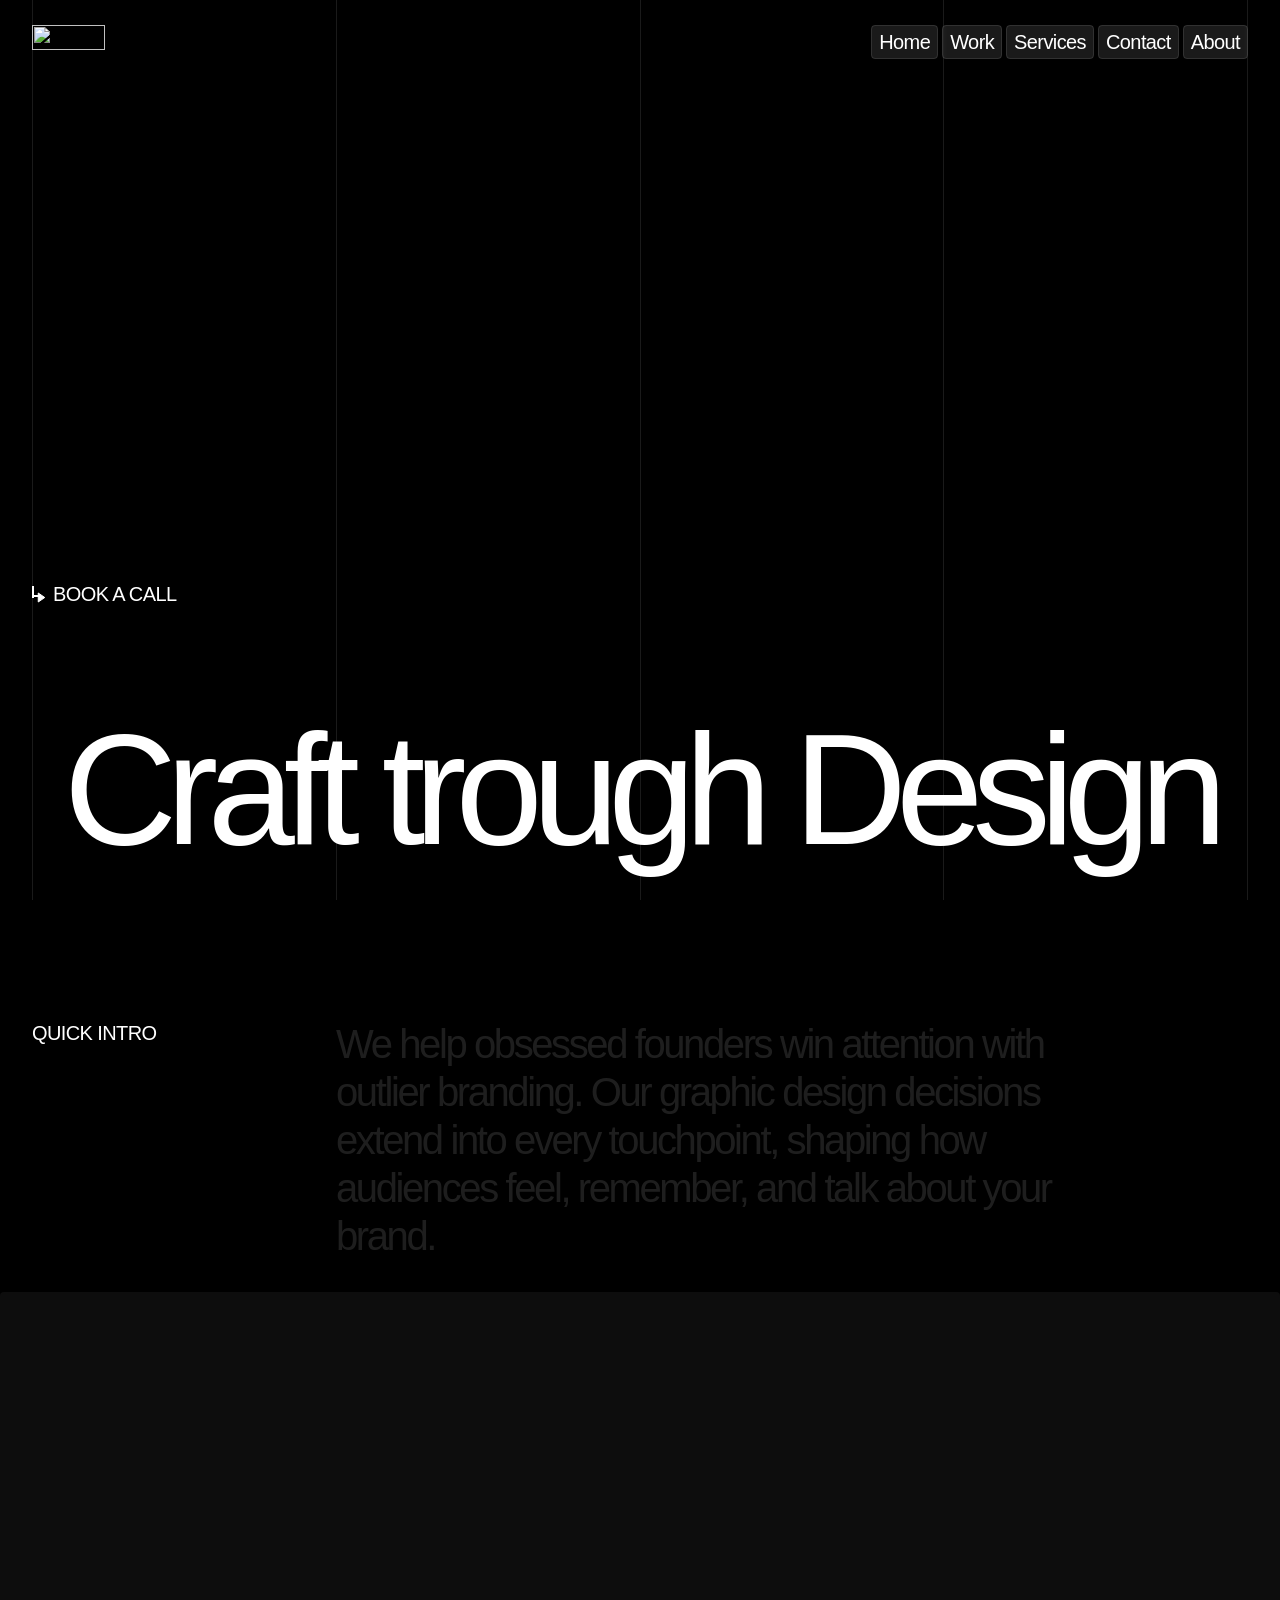
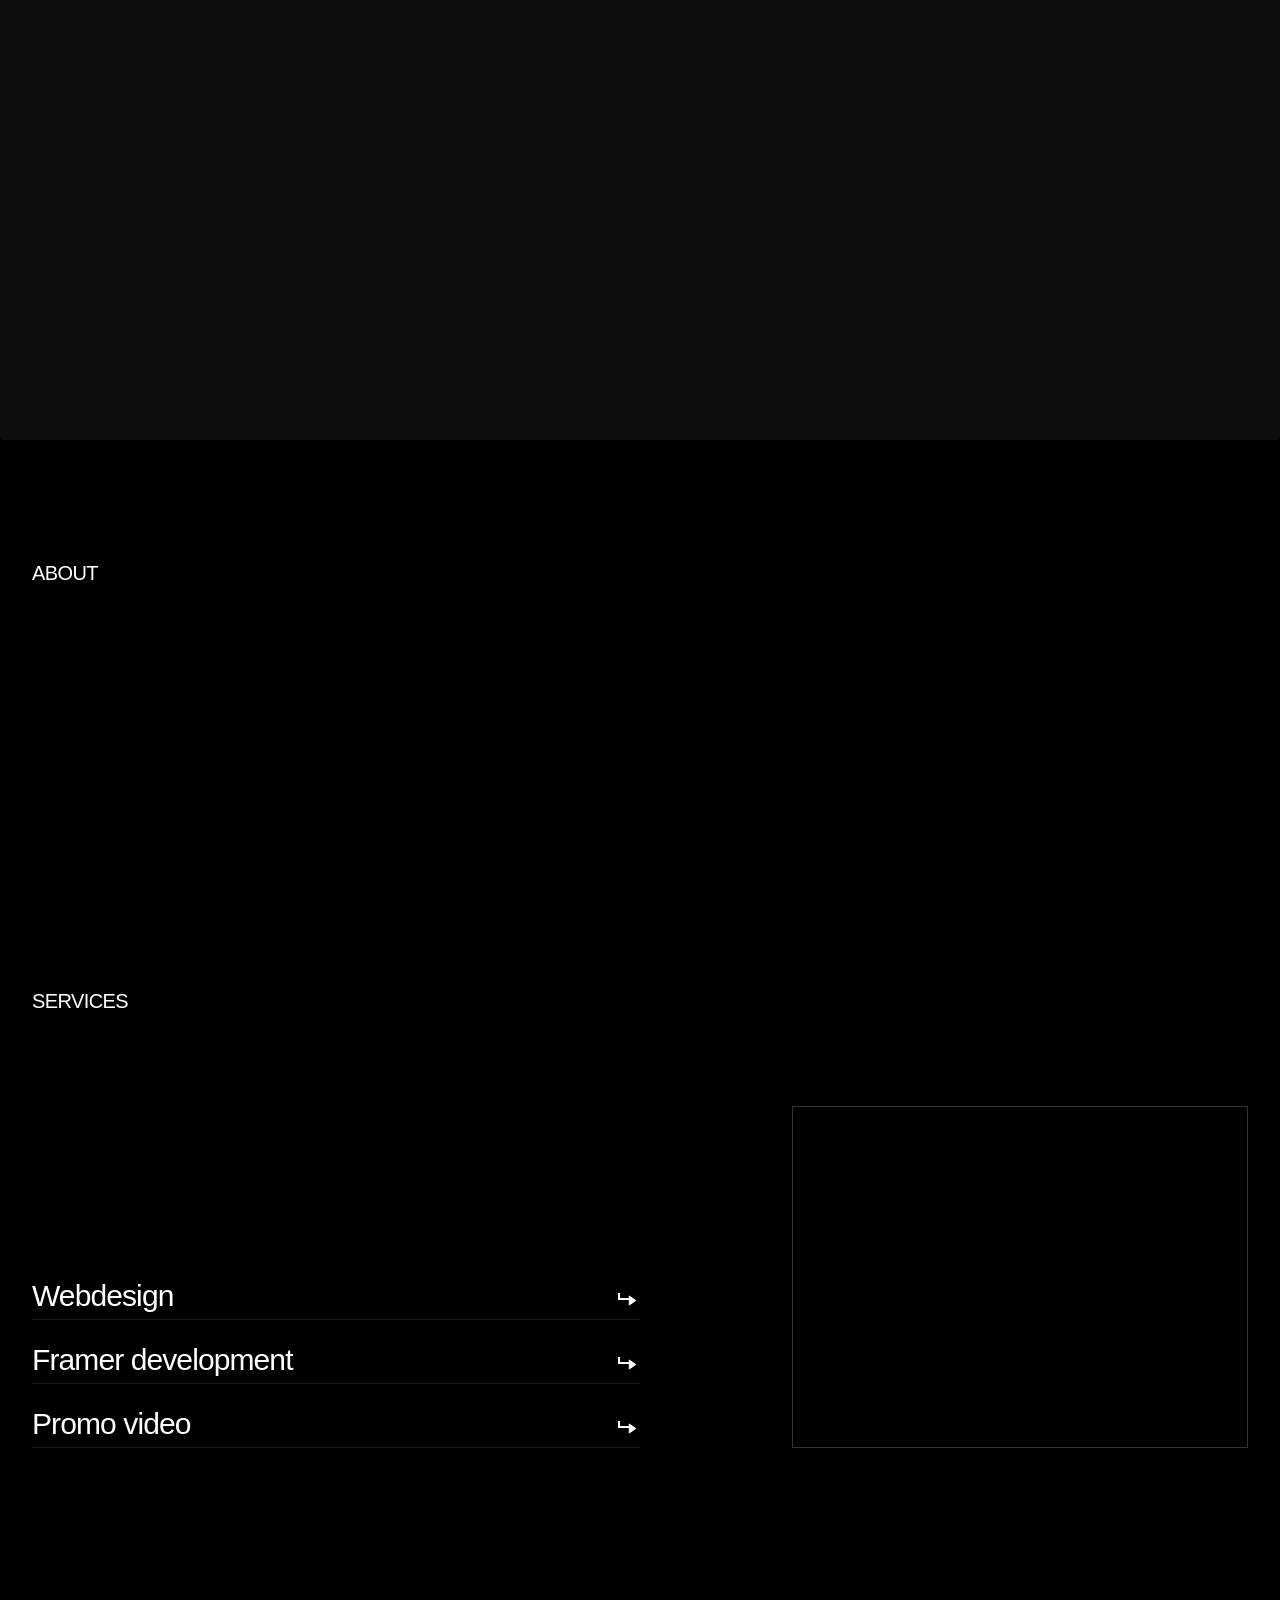
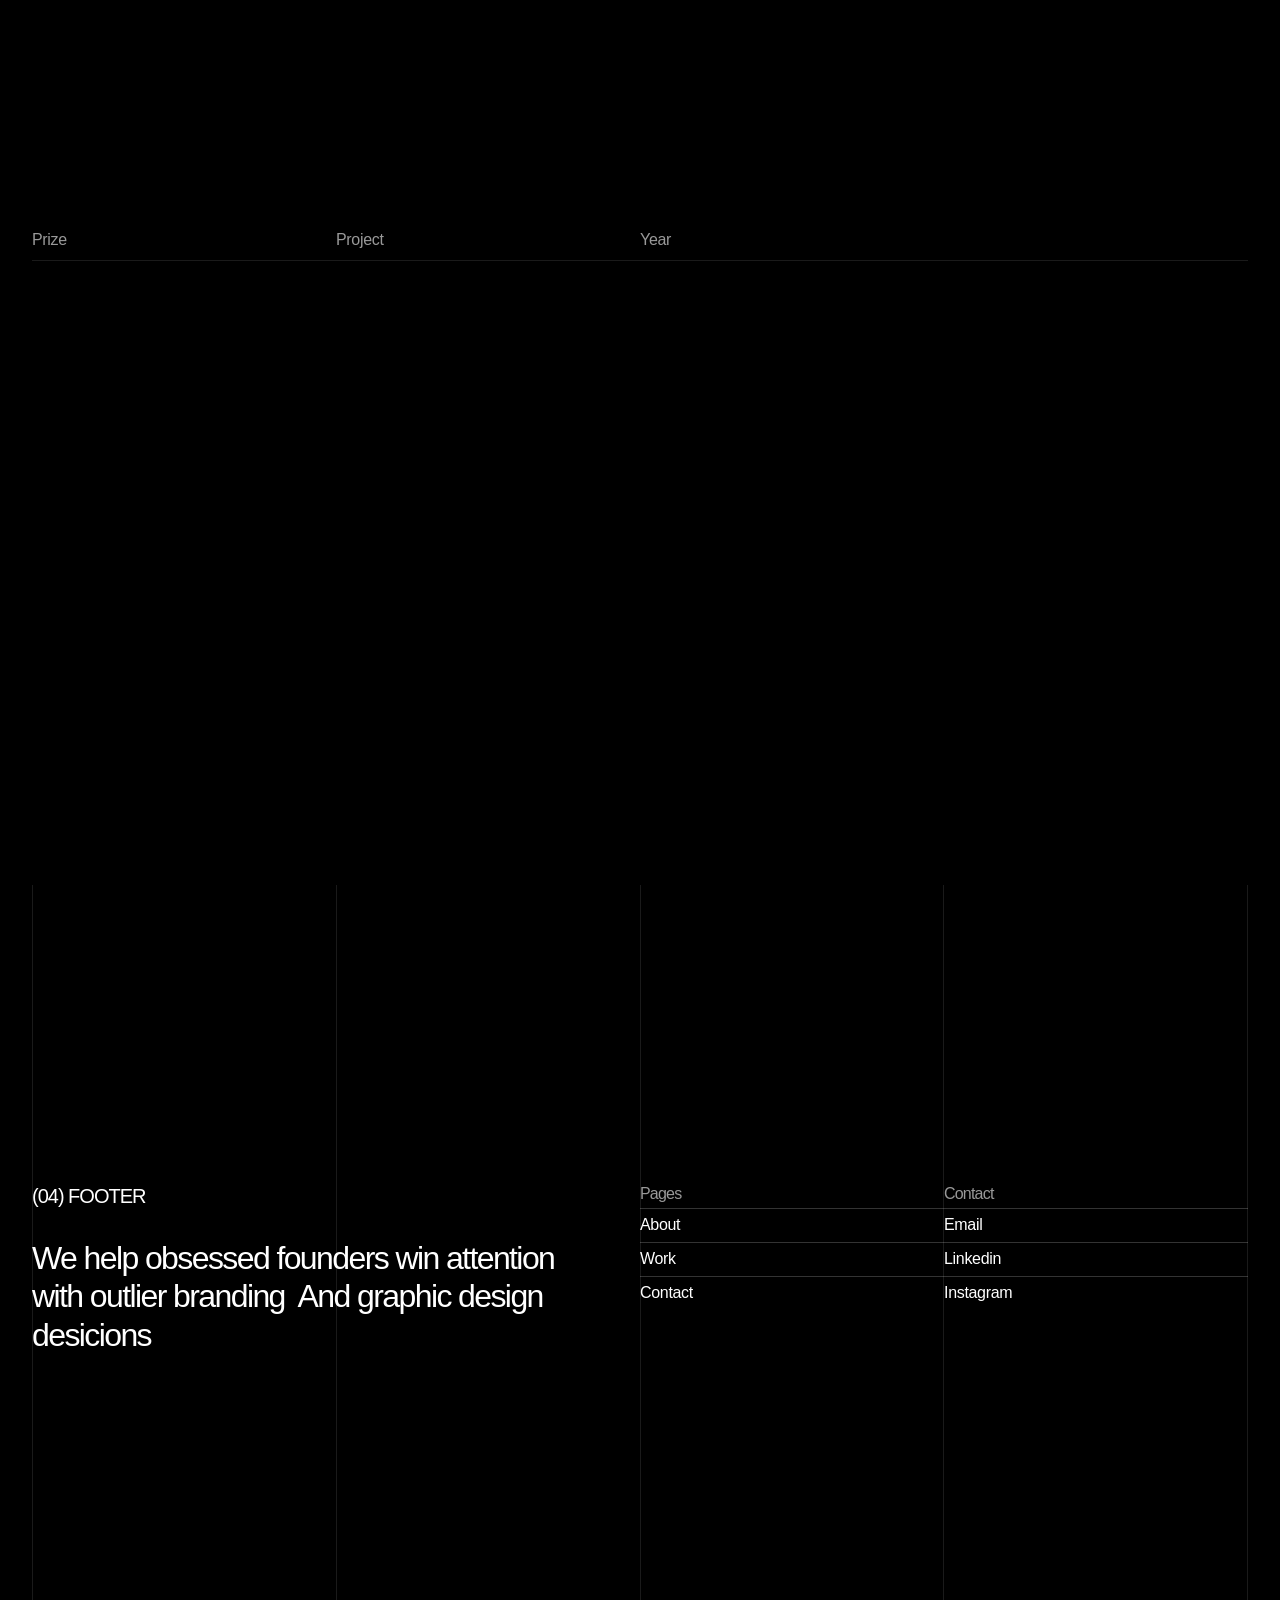
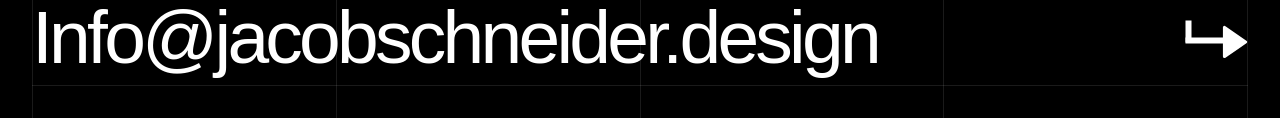
==== about/index.html @ d086c19c "adding files" ====
<!doctype html>
<!-- Made in Framer · framer.com ✨ -->
<!-- Published May 10, 2026, 2:48 PM UTC -->
<html lang="en" data-redirect-timezone="1" dir="ltr">
<head>
	<meta charset="utf-8">
	
	
	<script>try{if(localStorage.get("__framer_force_showing_editorbar_since")){const n=document.createElement("link");n.rel = "modulepreload";n.href="https://framer.com/edit/init.mjs";document.head.appendChild(n)}}catch(e){}</script>
	<!-- Start of headStart -->
    
    <!-- End of headStart -->
	<meta name="viewport" content="width=device-width">
	<meta name="generator" content="Framer b3492b4">
	<title>Portfolio template - (Jacob Schneider)</title>
    <meta name="description" content="An introduction to the person behind the work, highlighting experience, values, and approach. Designed to build trust through clarity, personality, and thoughtful presentation.">
    <meta name="framer-search-index" content="https://framerusercontent.com/sites/5aiWnzDbBi63oIJQlAbftr/searchIndex-uxvLBDliLRCJ.json">
    <meta name="framer-search-index-fallback" content="https://framerusercontent.com/sites/5aiWnzDbBi63oIJQlAbftr/searchIndex-O1oiPTfBfLcx.json">
    <link href="https://framerusercontent.com/images/VIUjXVx9ZplcYSuOph7t8aYv87Q.png" rel="icon" media="(prefers-color-scheme: light)">
    <link href="https://framerusercontent.com/images/BItOE9IFO4vBSOvvmlO8E6sZY.png" rel="icon" media="(prefers-color-scheme: dark)">
    <!-- Open Graph / Facebook -->
    <meta property="og:type" content="website">
    <meta property="og:title" content="Portfolio template - (Jacob Schneider)">
    <meta property="og:description" content="An introduction to the person behind the work, highlighting experience, values, and approach. Designed to build trust through clarity, personality, and thoughtful presentation.">
    <meta property="og:image" content="https://framerusercontent.com/images/6za6SYfNHULKdwALwhjHto0Qfg.png">
    <!-- Twitter -->
    <meta name="twitter:card" content="summary_large_image">
    <meta name="twitter:title" content="Portfolio template - (Jacob Schneider)">
    <meta name="twitter:description" content="An introduction to the person behind the work, highlighting experience, values, and approach. Designed to build trust through clarity, personality, and thoughtful presentation.">
    <meta name="twitter:image" content="https://framerusercontent.com/images/6za6SYfNHULKdwALwhjHto0Qfg.png">
	
	<style data-framer-font-css>/* cyrillic */
@font-face {
  font-family: 'Geist';
  font-style: normal;
  font-weight: 400;
  font-display: swap;
  src: url(https://fonts.gstatic.com/s/geist/v4/gyByhwUxId8gMEwYGFWfOw.woff2) format('woff2');
  unicode-range: U+0301, U+0400-045F, U+0490-0491, U+04B0-04B1, U+2116;
}
/* latin-ext */
@font-face {
  font-family: 'Geist';
  font-style: normal;
  font-weight: 400;
  font-display: swap;
  src: url(https://fonts.gstatic.com/s/geist/v4/gyByhwUxId8gMEwSGFWfOw.woff2) format('woff2');
  unicode-range: U+0100-02BA, U+02BD-02C5, U+02C7-02CC, U+02CE-02D7, U+02DD-02FF, U+0304, U+0308, U+0329, U+1D00-1DBF, U+1E00-1E9F, U+1EF2-1EFF, U+2020, U+20A0-20AB, U+20AD-20C0, U+2113, U+2C60-2C7F, U+A720-A7FF;
}
/* latin */
@font-face {
  font-family: 'Geist';
  font-style: normal;
  font-weight: 400;
  font-display: swap;
  src: url(https://fonts.gstatic.com/s/geist/v4/gyByhwUxId8gMEwcGFU.woff2) format('woff2');
  unicode-range: U+0000-00FF, U+0131, U+0152-0153, U+02BB-02BC, U+02C6, U+02DA, U+02DC, U+0304, U+0308, U+0329, U+2000-206F, U+20AC, U+2122, U+2191, U+2193, U+2212, U+2215, U+FEFF, U+FFFD;
}
/* cyrillic */
@font-face {
  font-family: 'Geist';
  font-style: normal;
  font-weight: 600;
  font-display: swap;
  src: url(https://fonts.gstatic.com/s/geist/v4/gyByhwUxId8gMEwYGFWfOw.woff2) format('woff2');
  unicode-range: U+0301, U+0400-045F, U+0490-0491, U+04B0-04B1, U+2116;
}
/* latin-ext */
@font-face {
  font-family: 'Geist';
  font-style: normal;
  font-weight: 600;
  font-display: swap;
  src: url(https://fonts.gstatic.com/s/geist/v4/gyByhwUxId8gMEwSGFWfOw.woff2) format('woff2');
  unicode-range: U+0100-02BA, U+02BD-02C5, U+02C7-02CC, U+02CE-02D7, U+02DD-02FF, U+0304, U+0308, U+0329, U+1D00-1DBF, U+1E00-1E9F, U+1EF2-1EFF, U+2020, U+20A0-20AB, U+20AD-20C0, U+2113, U+2C60-2C7F, U+A720-A7FF;
}
/* latin */
@font-face {
  font-family: 'Geist';
  font-style: normal;
  font-weight: 600;
  font-display: swap;
  src: url(https://fonts.gstatic.com/s/geist/v4/gyByhwUxId8gMEwcGFU.woff2) format('woff2');
  unicode-range: U+0000-00FF, U+0131, U+0152-0153, U+02BB-02BC, U+02C6, U+02DA, U+02DC, U+0304, U+0308, U+0329, U+2000-206F, U+20AC, U+2122, U+2191, U+2193, U+2212, U+2215, U+FEFF, U+FFFD;
}
/* cyrillic-ext */
@font-face {
  font-family: 'Fragment Mono';
  font-style: normal;
  font-weight: 400;
  src: url(https://fonts.gstatic.com/s/fragmentmono/v6/4iCr6K5wfMRRjxp0DA6-2CLnB45HhrUI.woff2) format('woff2');
  unicode-range: U+0460-052F, U+1C80-1C8A, U+20B4, U+2DE0-2DFF, U+A640-A69F, U+FE2E-FE2F;
}
/* latin-ext */
@font-face {
  font-family: 'Fragment Mono';
  font-style: normal;
  font-weight: 400;
  src: url(https://fonts.gstatic.com/s/fragmentmono/v6/4iCr6K5wfMRRjxp0DA6-2CLnB41HhrUI.woff2) format('woff2');
  unicode-range: U+0100-02BA, U+02BD-02C5, U+02C7-02CC, U+02CE-02D7, U+02DD-02FF, U+0304, U+0308, U+0329, U+1D00-1DBF, U+1E00-1E9F, U+1EF2-1EFF, U+2020, U+20A0-20AB, U+20AD-20C0, U+2113, U+2C60-2C7F, U+A720-A7FF;
}
/* latin */
@font-face {
  font-family: 'Fragment Mono';
  font-style: normal;
  font-weight: 400;
  src: url(https://fonts.gstatic.com/s/fragmentmono/v6/4iCr6K5wfMRRjxp0DA6-2CLnB4NHhg.woff2) format('woff2');
  unicode-range: U+0000-00FF, U+0131, U+0152-0153, U+02BB-02BC, U+02C6, U+02DA, U+02DC, U+0304, U+0308, U+0329, U+2000-206F, U+20AC, U+2122, U+2191, U+2193, U+2212, U+2215, U+FEFF, U+FFFD;
}
/* cyrillic */
@font-face {
  font-family: 'Geist Mono';
  font-style: normal;
  font-weight: 500;
  src: url(https://fonts.gstatic.com/s/geistmono/v4/or3yQ6H-1_WfwkMZI_qYPLs1a-t7PU0AbeEPKK5Q5ClqOw.woff2) format('woff2');
  unicode-range: U+0301, U+0400-045F, U+0490-0491, U+04B0-04B1, U+2116;
}
/* latin-ext */
@font-face {
  font-family: 'Geist Mono';
  font-style: normal;
  font-weight: 500;
  src: url(https://fonts.gstatic.com/s/geistmono/v4/or3yQ6H-1_WfwkMZI_qYPLs1a-t7PU0AbeEPKK5a5ClqOw.woff2) format('woff2');
  unicode-range: U+0100-02BA, U+02BD-02C5, U+02C7-02CC, U+02CE-02D7, U+02DD-02FF, U+0304, U+0308, U+0329, U+1D00-1DBF, U+1E00-1E9F, U+1EF2-1EFF, U+2020, U+20A0-20AB, U+20AD-20C0, U+2113, U+2C60-2C7F, U+A720-A7FF;
}
/* latin */
@font-face {
  font-family: 'Geist Mono';
  font-style: normal;
  font-weight: 500;
  src: url(https://fonts.gstatic.com/s/geistmono/v4/or3yQ6H-1_WfwkMZI_qYPLs1a-t7PU0AbeEPKK5U5Ck.woff2) format('woff2');
  unicode-range: U+0000-00FF, U+0131, U+0152-0153, U+02BB-02BC, U+02C6, U+02DA, U+02DC, U+0304, U+0308, U+0329, U+2000-206F, U+20AC, U+2122, U+2191, U+2193, U+2212, U+2215, U+FEFF, U+FFFD;
}

@font-face { font-family: "Geist"; src: url("https://fonts.gstatic.com/s/geist/v4/gyBhhwUxId8gMGYQMKR3pzfaWI_RruM4mJPby1QNtA.woff2"); font-display: swap; font-style: normal; font-weight: 500 }
@font-face { font-family: "Geist"; src: url("https://fonts.gstatic.com/s/geist/v4/gyBhhwUxId8gMGYQMKR3pzfaWI_Re-Q4mJPby1QNtA.woff2"); font-display: swap; font-style: normal; font-weight: 700 }
@font-face { font-family: "Inter Display"; src: url("https://framerusercontent.com/assets/2uIBiALfCHVpWbHqRMZutfT7giU.woff2"); font-display: swap; font-style: normal; font-weight: 400; unicode-range: U+0460-052F, U+1C80-1C88, U+20B4, U+2DE0-2DFF, U+A640-A69F, U+FE2E-FE2F }
@font-face { font-family: "Inter Display"; src: url("https://framerusercontent.com/assets/Zwfz6xbVe5pmcWRJRgBDHnMkOkI.woff2"); font-display: swap; font-style: normal; font-weight: 400; unicode-range: U+0301, U+0400-045F, U+0490-0491, U+04B0-04B1, U+2116 }
@font-face { font-family: "Inter Display"; src: url("https://framerusercontent.com/assets/U9LaDDmbRhzX3sB8g8glTy5feTE.woff2"); font-display: swap; font-style: normal; font-weight: 400; unicode-range: U+1F00-1FFF }
@font-face { font-family: "Inter Display"; src: url("https://framerusercontent.com/assets/tVew2LzXJ1t7QfxP1gdTIdj2o0g.woff2"); font-display: swap; font-style: normal; font-weight: 400; unicode-range: U+0370-03FF }
@font-face { font-family: "Inter Display"; src: url("https://framerusercontent.com/assets/DF7bjCRmStYPqSb945lAlMfCCVQ.woff2"); font-display: swap; font-style: normal; font-weight: 400; unicode-range: U+0100-024F, U+0259, U+1E00-1EFF, U+2020, U+20A0-20AB, U+20AD-20CF, U+2113, U+2C60-2C7F, U+A720-A7FF }
@font-face { font-family: "Inter Display"; src: url("https://framerusercontent.com/assets/bHYNJqzTyl2lqvmMiRRS6Y16Es.woff2"); font-display: swap; font-style: normal; font-weight: 400; unicode-range: U+0000-00FF, U+0131, U+0152-0153, U+02BB-02BC, U+02C6, U+02DA, U+02DC, U+2000-206F, U+2070, U+2074-207E, U+2080-208E, U+20AC, U+2122, U+2191, U+2193, U+2212, U+2215, U+FEFF, U+FFFD }
@font-face { font-family: "Inter Display"; src: url("https://framerusercontent.com/assets/vebZUMjGyKkYsfcY73iwWTzLNag.woff2"); font-display: swap; font-style: normal; font-weight: 400; unicode-range: U+0102-0103, U+0110-0111, U+0128-0129, U+0168-0169, U+01A0-01A1, U+01AF-01B0, U+1EA0-1EF9, U+20AB }
@font-face { font-family: "Inter"; src: url("https://framerusercontent.com/assets/5vvr9Vy74if2I6bQbJvbw7SY1pQ.woff2"); font-display: swap; font-style: normal; font-weight: 400; unicode-range: U+0460-052F, U+1C80-1C88, U+20B4, U+2DE0-2DFF, U+A640-A69F, U+FE2E-FE2F }
@font-face { font-family: "Inter"; src: url("https://framerusercontent.com/assets/EOr0mi4hNtlgWNn9if640EZzXCo.woff2"); font-display: swap; font-style: normal; font-weight: 400; unicode-range: U+0301, U+0400-045F, U+0490-0491, U+04B0-04B1, U+2116 }
@font-face { font-family: "Inter"; src: url("https://framerusercontent.com/assets/Y9k9QrlZAqio88Klkmbd8VoMQc.woff2"); font-display: swap; font-style: normal; font-weight: 400; unicode-range: U+1F00-1FFF }
@font-face { font-family: "Inter"; src: url("https://framerusercontent.com/assets/OYrD2tBIBPvoJXiIHnLoOXnY9M.woff2"); font-display: swap; font-style: normal; font-weight: 400; unicode-range: U+0370-03FF }
@font-face { font-family: "Inter"; src: url("https://framerusercontent.com/assets/JeYwfuaPfZHQhEG8U5gtPDZ7WQ.woff2"); font-display: swap; font-style: normal; font-weight: 400; unicode-range: U+0100-024F, U+0259, U+1E00-1EFF, U+2020, U+20A0-20AB, U+20AD-20CF, U+2113, U+2C60-2C7F, U+A720-A7FF }
@font-face { font-family: "Inter"; src: url("https://framerusercontent.com/assets/GrgcKwrN6d3Uz8EwcLHZxwEfC4.woff2"); font-display: swap; font-style: normal; font-weight: 400; unicode-range: U+0000-00FF, U+0131, U+0152-0153, U+02BB-02BC, U+02C6, U+02DA, U+02DC, U+2000-206F, U+2070, U+2074-207E, U+2080-208E, U+20AC, U+2122, U+2191, U+2193, U+2212, U+2215, U+FEFF, U+FFFD }
@font-face { font-family: "Inter"; src: url("https://framerusercontent.com/assets/b6Y37FthZeALduNqHicBT6FutY.woff2"); font-display: swap; font-style: normal; font-weight: 400; unicode-range: U+0102-0103, U+0110-0111, U+0128-0129, U+0168-0169, U+01A0-01A1, U+01AF-01B0, U+1EA0-1EF9, U+20AB }
@font-face { font-family: "Inter"; src: url("https://framerusercontent.com/assets/hyOgCu0Xnghbimh0pE8QTvtt2AU.woff2"); font-display: swap; font-style: normal; font-weight: 600; unicode-range: U+0460-052F, U+1C80-1C88, U+20B4, U+2DE0-2DFF, U+A640-A69F, U+FE2E-FE2F }
@font-face { font-family: "Inter"; src: url("https://framerusercontent.com/assets/NeGmSOXrPBfEFIy5YZeHq17LEDA.woff2"); font-display: swap; font-style: normal; font-weight: 600; unicode-range: U+0301, U+0400-045F, U+0490-0491, U+04B0-04B1, U+2116 }
@font-face { font-family: "Inter"; src: url("https://framerusercontent.com/assets/oYaAX5himiTPYuN8vLWnqBbfD2s.woff2"); font-display: swap; font-style: normal; font-weight: 600; unicode-range: U+1F00-1FFF }
@font-face { font-family: "Inter"; src: url("https://framerusercontent.com/assets/lEJLP4R0yuCaMCjSXYHtJw72M.woff2"); font-display: swap; font-style: normal; font-weight: 600; unicode-range: U+0370-03FF }
@font-face { font-family: "Inter"; src: url("https://framerusercontent.com/assets/cRJyLNuTJR5jbyKzGi33wU9cqIQ.woff2"); font-display: swap; font-style: normal; font-weight: 600; unicode-range: U+0100-024F, U+0259, U+1E00-1EFF, U+2020, U+20A0-20AB, U+20AD-20CF, U+2113, U+2C60-2C7F, U+A720-A7FF }
@font-face { font-family: "Inter"; src: url("https://framerusercontent.com/assets/yDtI2UI8XcEg1W2je9XPN3Noo.woff2"); font-display: swap; font-style: normal; font-weight: 600; unicode-range: U+0000-00FF, U+0131, U+0152-0153, U+02BB-02BC, U+02C6, U+02DA, U+02DC, U+2000-206F, U+2070, U+2074-207E, U+2080-208E, U+20AC, U+2122, U+2191, U+2193, U+2212, U+2215, U+FEFF, U+FFFD }
@font-face { font-family: "Inter"; src: url("https://framerusercontent.com/assets/A0Wcc7NgXMjUuFdquHDrIZpzZw0.woff2"); font-display: swap; font-style: normal; font-weight: 600; unicode-range: U+0102-0103, U+0110-0111, U+0128-0129, U+0168-0169, U+01A0-01A1, U+01AF-01B0, U+1EA0-1EF9, U+20AB }
@font-face { font-family: "Inter"; src: url("https://framerusercontent.com/assets/5A3Ce6C9YYmCjpQx9M4inSaKU.woff2"); font-display: swap; font-style: normal; font-weight: 500; unicode-range: U+0460-052F, U+1C80-1C88, U+20B4, U+2DE0-2DFF, U+A640-A69F, U+FE2E-FE2F }
@font-face { font-family: "Inter"; src: url("https://framerusercontent.com/assets/Qx95Xyt0Ka3SGhinnbXIGpEIyP4.woff2"); font-display: swap; font-style: normal; font-weight: 500; unicode-range: U+0301, U+0400-045F, U+0490-0491, U+04B0-04B1, U+2116 }
@font-face { font-family: "Inter"; src: url("https://framerusercontent.com/assets/6mJuEAguuIuMog10gGvH5d3cl8.woff2"); font-display: swap; font-style: normal; font-weight: 500; unicode-range: U+1F00-1FFF }
@font-face { font-family: "Inter"; src: url("https://framerusercontent.com/assets/xYYWaj7wCU5zSQH0eXvSaS19wo.woff2"); font-display: swap; font-style: normal; font-weight: 500; unicode-range: U+0370-03FF }
@font-face { font-family: "Inter"; src: url("https://framerusercontent.com/assets/otTaNuNpVK4RbdlT7zDDdKvQBA.woff2"); font-display: swap; font-style: normal; font-weight: 500; unicode-range: U+0100-024F, U+0259, U+1E00-1EFF, U+2020, U+20A0-20AB, U+20AD-20CF, U+2113, U+2C60-2C7F, U+A720-A7FF }
@font-face { font-family: "Inter"; src: url("https://framerusercontent.com/assets/UjlFhCnUjxhNfep4oYBPqnEssyo.woff2"); font-display: swap; font-style: normal; font-weight: 500; unicode-range: U+0000-00FF, U+0131, U+0152-0153, U+02BB-02BC, U+02C6, U+02DA, U+02DC, U+2000-206F, U+2070, U+2074-207E, U+2080-208E, U+20AC, U+2122, U+2191, U+2193, U+2212, U+2215, U+FEFF, U+FFFD }
@font-face { font-family: "Inter"; src: url("https://framerusercontent.com/assets/DolVirEGb34pEXEp8t8FQBSK4.woff2"); font-display: swap; font-style: normal; font-weight: 500; unicode-range: U+0102-0103, U+0110-0111, U+0128-0129, U+0168-0169, U+01A0-01A1, U+01AF-01B0, U+1EA0-1EF9, U+20AB }
@font-face { font-family: "Inter Display"; src: url("https://framerusercontent.com/assets/ePuN3mCjzajIHnyCdvKBFiZkyY0.woff2"); font-display: swap; font-style: normal; font-weight: 500; unicode-range: U+0460-052F, U+1C80-1C88, U+20B4, U+2DE0-2DFF, U+A640-A69F, U+FE2E-FE2F }
@font-face { font-family: "Inter Display"; src: url("https://framerusercontent.com/assets/V3j1L0o5vPFKe26Sw4HcpXCfHo.woff2"); font-display: swap; font-style: normal; font-weight: 500; unicode-range: U+0301, U+0400-045F, U+0490-0491, U+04B0-04B1, U+2116 }
@font-face { font-family: "Inter Display"; src: url("https://framerusercontent.com/assets/F3kdpd2N0cToWV5huaZjjgM.woff2"); font-display: swap; font-style: normal; font-weight: 500; unicode-range: U+1F00-1FFF }
@font-face { font-family: "Inter Display"; src: url("https://framerusercontent.com/assets/0iDmxkizU9goZoclqIqsV5rvETU.woff2"); font-display: swap; font-style: normal; font-weight: 500; unicode-range: U+0370-03FF }
@font-face { font-family: "Inter Display"; src: url("https://framerusercontent.com/assets/r0mv3NegmA0akcQsNFotG32Las.woff2"); font-display: swap; font-style: normal; font-weight: 500; unicode-range: U+0100-024F, U+0259, U+1E00-1EFF, U+2020, U+20A0-20AB, U+20AD-20CF, U+2113, U+2C60-2C7F, U+A720-A7FF }
@font-face { font-family: "Inter Display"; src: url("https://framerusercontent.com/assets/iwWTDc49ENF2tCHbqlNARXw6Ug.woff2"); font-display: swap; font-style: normal; font-weight: 500; unicode-range: U+0000-00FF, U+0131, U+0152-0153, U+02BB-02BC, U+02C6, U+02DA, U+02DC, U+2000-206F, U+2070, U+2074-207E, U+2080-208E, U+20AC, U+2122, U+2191, U+2193, U+2212, U+2215, U+FEFF, U+FFFD }
@font-face { font-family: "Inter Display"; src: url("https://framerusercontent.com/assets/Ii21jnSJkulBKsHHXKlapi7fv9w.woff2"); font-display: swap; font-style: normal; font-weight: 500; unicode-range: U+0102-0103, U+0110-0111, U+0128-0129, U+0168-0169, U+01A0-01A1, U+01AF-01B0, U+1EA0-1EF9, U+20AB }
@font-face { font-family: "Geist Placeholder"; src: local("Arial"); ascent-override: 94.47%; descent-override: 27.73%; line-gap-override: 0.00%; size-adjust: 106.39% }
@font-face { font-family: "Inter Display Placeholder"; src: local("Arial"); ascent-override: 98.56%; descent-override: 24.54%; line-gap-override: 0.00%; size-adjust: 98.29% }
@font-face { font-family: "Inter Placeholder"; src: local("Arial"); ascent-override: 89.79%; descent-override: 22.36%; line-gap-override: 0.00%; size-adjust: 107.89% }</style>
	<link href="https://fonts.gstatic.com" rel="preconnect" crossorigin>
    <link href="https://fonts.gstatic.com" rel="preconnect" crossorigin>
	<meta name="robots" content="max-image-preview:large"><link rel="canonical" href="https://jacobschneider.framer.media/about"><meta property="og:url" content="https://jacobschneider.framer.media/about"><style data-framer-breakpoint-css>@media(min-width: 1200px){.hidden-185kgzf{display:none!important}}@media(min-width: 810px) and (max-width: 1199.98px){.hidden-y7ywyq{display:none!important}}@media(max-width: 809.98px){.hidden-sk56p5{display:none!important}}@media(min-width: 1200px){.hidden-1ben0v4{display:none!important}}@media(min-width: 810px) and (max-width: 1199.98px){.hidden-18zmo0k{display:none!important}}@media(max-width: 809.98px){.hidden-w5vfvc{display:none!important}}</style><style data-framer-css-ssr-minified data-framer-components="framer-lib-cursors-host framer-VMr84 PropertyOverrides framer-mbNwC framer-goEeS framer-lib-combinedCSSRules framer-LJtWS framer-Rl1QB framer-eh5Wb framer-b4iuM framer-lDiQn framer-IwKjF framer-JSpbO framer-syxfG">html,body,#main{box-sizing:border-box;margin:0;padding:0}:root{-webkit-font-smoothing:antialiased;-moz-osx-font-smoothing:grayscale}*{box-sizing:border-box;-webkit-font-smoothing:inherit}h1,h2,h3,h4,h5,h6,p,figure{margin:0}body,input,textarea,select,button{font-family:sans-serif;font-size:12px}body{--token-0e92647d-7873-4964-8059-2ea511ebf473:#000;--token-4dd53c84-5711-4eba-9d06-75a1b4595003:#fff;--token-69a0783f-bccc-4424-9780-4fee7ad6524c:#fff9;--token-30090248-9b47-4919-b32c-d910a75a816c:#fff3;--token-35169d9c-8c53-4f2f-bc91-90696aa7a895:#ffffff7d;--token-3d85f8f0-9166-424c-a16a-3edc2fb04ee4:#00000080;--token-09b2ecc0-efb6-4174-abcc-44492f11cf29:#000;--token-25ff611e-f389-4073-b40d-7e2b9cf0e33c:#ffffff1a}@supports (z-index:calc(infinity)){#__framer-badge-container{--infinity:infinity}}#__framer-badge-container{pointer-events:none;width:100%;z-index:calc(var(--infinity,2147480000));justify-content:flex-end;padding:20px;display:flex;position:fixed;bottom:0}@supports (background:-webkit-named-image(i)) and (not (grid-template-rows:subgrid)){body{--framer-will-change-override:transform}}@supports (background:-webkit-named-image(i)) and (not (position-area:top right)){body{--framer-will-change-filter-override:filter}}[data-framer-component-type=Text] div div span,[data-framer-component-type=Text] a div span,[data-framer-component-type=Text] span span span,[data-framer-component-type=Text] p span span,[data-framer-component-type=Text] h1 span span,[data-framer-component-type=Text] h2 span span,[data-framer-component-type=Text] h3 span span,[data-framer-component-type=Text] h4 span span,[data-framer-component-type=Text] h5 span span,[data-framer-component-type=Text] h6 span span,[data-framer-component-type=Text] a{font-family:var(--font-family);font-style:var(--font-style);font-weight:min(calc(var(--framer-font-weight-increase,0) + var(--font-weight,400)),900);color:var(--text-color);letter-spacing:var(--letter-spacing);font-size:var(--font-size);text-transform:var(--text-transform);--text-decoration:var(--framer-text-decoration-style,solid)var(--framer-text-decoration,none)var(--framer-text-decoration-color,currentcolor)var(--framer-text-decoration-thickness,auto);--text-decoration-skip-ink:var(--framer-text-decoration-skip-ink);--text-underline-offset:var(--framer-text-decoration-offset);line-height:var(--line-height);--font-family:var(--framer-font-family);--font-style:var(--framer-font-style);--font-weight:var(--framer-font-weight);--text-color:var(--framer-text-color);--letter-spacing:var(--framer-letter-spacing);--font-size:var(--framer-font-size);--text-transform:var(--framer-text-transform);--line-height:var(--framer-line-height)}@supports not (color:color(display-p3 1 1 1)){p.framer-text,div.framer-text,h1.framer-text,h2.framer-text,h3.framer-text,h4.framer-text,h5.framer-text,h6.framer-text,li.framer-text,ol.framer-text,ul.framer-text,span.framer-text:not([data-text-fill]){color:var(--framer-blockquote-text-color-rgb,var(--framer-blockquote-text-color,var(--framer-text-color-rgb,var(--framer-text-color,#000))));-webkit-text-stroke-color:var(--framer-text-stroke-color-rgb,var(--framer-text-stroke-color,initial))}mark.framer-text{background-color:var(--framer-blockquote-text-background-color-rgb,var(--framer-blockquote-text-background-color,var(--framer-text-background-color-rgb,var(--framer-text-background-color,initial))))}}@supports not (color:color(display-p3 1 1 1)){code.framer-text,code.framer-text span.framer-text:not([data-text-fill]){color:var(--framer-blockquote-text-color-rgb,var(--framer-blockquote-text-color,var(--framer-code-text-color-rgb,var(--framer-code-text-color,var(--framer-text-color-rgb,var(--framer-text-color,#000))))))}}@supports not (color:color(display-p3 1 1 1)){a.framer-text,span.framer-text[data-nested-link]{color:var(--framer-blockquote-text-color-rgb,var(--framer-blockquote-text-color,var(--framer-link-text-color-rgb,var(--framer-link-text-color,var(--framer-text-color-rgb,var(--framer-text-color,#000))))));background-color:var(--framer-link-text-background-color-rgb,var(--framer-link-text-background-color,initial));-webkit-text-decoration-color:var(--framer-link-text-decoration-color-rgb,var(--framer-link-text-decoration-color,var(--framer-text-decoration-color-rgb,var(--framer-text-decoration-color,currentcolor))));text-decoration-color:var(--framer-link-text-decoration-color-rgb,var(--framer-link-text-decoration-color,var(--framer-text-decoration-color-rgb,var(--framer-text-decoration-color,currentcolor))))}}@supports not (color:color(display-p3 1 1 1)){code.framer-text a.framer-text,code.framer-text a.framer-text span.framer-text:not([data-text-fill]),code.framer-text span.framer-text[data-nested-link],code.framer-text span.framer-text[data-nested-link] span.framer-text:not([data-text-fill]){color:var(--framer-blockquote-text-color-rgb,var(--framer-blockquote-text-color,var(--framer-link-text-color-rgb,var(--framer-link-text-color,var(--framer-code-text-color-rgb,var(--framer-code-text-color,var(--framer-text-color-rgb,var(--framer-text-color,#000))))))))}}@supports not (color:color(display-p3 1 1 1)){a.framer-text:hover,span.framer-text[data-nested-link]:hover{color:var(--framer-link-hover-text-color-rgb,var(--framer-link-hover-text-color,var(--framer-blockquote-text-color-rgb,var(--framer-blockquote-text-color,var(--framer-link-text-color-rgb,var(--framer-link-text-color,var(--framer-text-color-rgb,var(--framer-text-color,#000))))))));background-color:var(--framer-link-hover-text-background-color-rgb,var(--framer-link-hover-text-background-color,var(--framer-link-text-background-color-rgb,var(--framer-link-text-background-color,var(--framer-text-background-color-rgb,var(--framer-text-background-color,initial))))));-webkit-text-decoration-color:var(--framer-link-hover-text-decoration-color-rgb,var(--framer-link-hover-text-decoration-color,var(--framer-link-text-decoration-color-rgb,var(--framer-link-text-decoration-color,var(--framer-text-decoration-color-rgb,var(--framer-text-decoration-color,currentcolor))))));text-decoration-color:var(--framer-link-hover-text-decoration-color-rgb,var(--framer-link-hover-text-decoration-color,var(--framer-link-text-decoration-color-rgb,var(--framer-link-text-decoration-color,var(--framer-text-decoration-color-rgb,var(--framer-text-decoration-color,currentcolor))))))}}@supports not (color:color(display-p3 1 1 1)){code.framer-text a.framer-text:hover,code.framer-text span.framer-text[data-nested-link]:hover{color:var(--framer-link-hover-text-color-rgb,var(--framer-link-hover-text-color,var(--framer-blockquote-text-color-rgb,var(--framer-blockquote-text-color,var(--framer-link-text-color-rgb,var(--framer-link-text-color,var(--framer-code-text-color-rgb,var(--framer-code-text-color,var(--framer-text-color-rgb,var(--framer-text-color,#000))))))))))}}@supports not (color:color(display-p3 1 1 1)){a.framer-text[data-framer-page-link-current],span.framer-text[data-framer-page-link-current]{color:var(--framer-link-current-text-color-rgb,var(--framer-link-current-text-color,var(--framer-link-text-color-rgb,var(--framer-link-text-color,var(--framer-text-color-rgb,var(--framer-text-color,#000))))));background-color:var(--framer-link-current-text-background-color-rgb,var(--framer-link-current-text-background-color,var(--framer-link-text-background-color-rgb,var(--framer-link-text-background-color,var(--framer-text-background-color-rgb,var(--framer-text-background-color,initial))))));-webkit-text-decoration-color:var(--framer-link-current-text-decoration-color-rgb,var(--framer-link-current-text-decoration-color,var(--framer-link-text-decoration-color-rgb,var(--framer-link-text-decoration-color,var(--framer-text-decoration-color-rgb,var(--framer-text-decoration-color,currentcolor))))));text-decoration-color:var(--framer-link-current-text-decoration-color-rgb,var(--framer-link-current-text-decoration-color,var(--framer-link-text-decoration-color-rgb,var(--framer-link-text-decoration-color,var(--framer-text-decoration-color-rgb,var(--framer-text-decoration-color,currentcolor))))))}}@supports not (color:color(display-p3 1 1 1)){code.framer-text a.framer-text[data-framer-page-link-current],code.framer-text a.framer-text[data-framer-page-link-current] span.framer-text:not([data-text-fill]),code.framer-text span.framer-text[data-framer-page-link-current],code.framer-text span.framer-text[data-framer-page-link-current] span.framer-text:not([data-text-fill]){color:var(--framer-link-current-text-color-rgb,var(--framer-link-current-text-color,var(--framer-link-text-color-rgb,var(--framer-link-text-color,var(--framer-code-text-color-rgb,var(--framer-code-text-color,var(--framer-text-color-rgb,var(--framer-text-color,#000))))))));background-color:var(--framer-link-current-text-background-color-rgb,var(--framer-link-current-text-background-color,var(--framer-link-text-background-color-rgb,var(--framer-link-text-background-color,var(--framer-text-background-color-rgb,var(--framer-text-background-color,initial))))))}}@supports not (color:color(display-p3 1 1 1)){a.framer-text[data-framer-page-link-current]:hover,span.framer-text[data-framer-page-link-current]:hover{color:var(--framer-link-hover-text-color-rgb,var(--framer-link-hover-text-color,var(--framer-link-current-text-color-rgb,var(--framer-link-current-text-color,var(--framer-link-text-color-rgb,var(--framer-link-text-color,var(--framer-code-text-color-rgb,var(--framer-code-text-color,var(--framer-text-color-rgb,var(--framer-text-color,#000))))))))));background-color:var(--framer-link-hover-text-background-color-rgb,var(--framer-link-hover-text-background-color,var(--framer-link-current-text-background-color-rgb,var(--framer-link-current-text-background-color,var(--framer-link-text-background-color-rgb,var(--framer-link-text-background-color,initial))))));-webkit-text-decoration-color:var(--framer-link-hover-text-decoration-color-rgb,var(--framer-link-hover-text-decoration-color,var(--framer-link-current-text-decoration-color-rgb,var(--framer-link-current-text-decoration-color,var(--framer-link-text-decoration-color-rgb,var(--framer-link-text-decoration-color,var(--framer-text-decoration-color-rgb,var(--framer-text-decoration-color,currentcolor))))))));text-decoration-color:var(--framer-link-hover-text-decoration-color-rgb,var(--framer-link-hover-text-decoration-color,var(--framer-link-current-text-decoration-color-rgb,var(--framer-link-current-text-decoration-color,var(--framer-link-text-decoration-color-rgb,var(--framer-link-text-decoration-color,var(--framer-text-decoration-color-rgb,var(--framer-text-decoration-color,currentcolor))))))))}}@supports not (color:color(display-p3 1 1 1)){code.framer-text a.framer-text[data-framer-page-link-current]:hover,code.framer-text a.framer-text[data-framer-page-link-current]:hover span.framer-text:not([data-text-fill]),code.framer-text span.framer-text[data-framer-page-link-current]:hover,code.framer-text span.framer-text[data-framer-page-link-current]:hover span.framer-text:not([data-text-fill]){color:var(--framer-link-hover-text-color-rgb,var(--framer-link-hover-text-color,var(--framer-link-current-text-color-rgb,var(--framer-link-current-text-color,var(--framer-link-text-color-rgb,var(--framer-link-text-color,var(--framer-code-text-color-rgb,var(--framer-code-text-color,var(--framer-text-color-rgb,var(--framer-text-color,#000))))))))));background-color:var(--framer-link-hover-text-background-color-rgb,var(--framer-link-hover-text-background-color,var(--framer-link-current-text-background-color-rgb,var(--framer-link-current-text-background-color,var(--framer-link-text-background-color-rgb,var(--framer-link-text-background-color,initial))))))}}@supports not (aspect-ratio:1){.framer-text-module:not([data-width=fit])[style*=aspect-ratio]{position:relative!important}.framer-text-module:not([data-width=fit])[style*=aspect-ratio]:before{content:"";padding-bottom:calc(100%/calc(var(--aspect-ratio)));display:block}.framer-text-module[data-width=fill]>:first-child,.framer-text-module[data-width=fill]>.ssr-variant>:first-child,.framer-text-module:not([data-width=fit])[style*=aspect-ratio]>:first-child,.framer-text-module:not([data-width=fit])[style*=aspect-ratio]>.ssr-variant>:first-child{position:absolute;top:0;left:0;height:100%!important}}@supports not (overflow:clip){:root{--overflow-clip-fallback:hidden}}@supports (background:-webkit-named-image(i)) and (not (contain-intrinsic-size:inherit)){div.framer-text,p.framer-text,h1.framer-text,h2.framer-text,h3.framer-text,h4.framer-text,h5.framer-text,h6.framer-text,ol.framer-text,ul.framer-text,li.framer-text,blockquote.framer-text,.framer-text.framer-image{display:var(--text-truncation-display-inline-for-safari-16,revert)}div.framer-text:after,p.framer-text:after,h1.framer-text:after,h2.framer-text:after,h3.framer-text:after,h4.framer-text:after,h5.framer-text:after,h6.framer-text:after,ol.framer-text:after,ul.framer-text:after,li.framer-text:after,blockquote.framer-text:after,.framer-text.framer-image:after{content:var(--text-truncation-line-break-for-safari-16);white-space:pre}.framer-text.framer-text-module,.framer-text.framer-table-wrapper{display:var(--text-truncation-display-none-for-safari-16,revert)}p.framer-text[data-text-fill]{display:var(--text-truncation-display-inline-for-safari-16,inline-block)}}@supports (corner-shape:superellipse(2)){:root{--one-if-corner-shape-supported:1}}.framer-cursor-none,.framer-cursor-none *{cursor:none!important}.framer-pointer-events-none,.framer-pointer-events-none *{pointer-events:none!important}@supports (aspect-ratio:1){body{--framer-aspect-ratio-supported:auto}}.framer-VMr84.framer-14am3tl,.framer-VMr84 .framer-14am3tl{display:block}.framer-VMr84.framer-1ben0v4{background-color:var(--token-0e92647d-7873-4964-8059-2ea511ebf473,#000);height:min-content;overflow:var(--overflow-clip-fallback,clip);flex-flow:column;place-content:center flex-start;align-items:center;gap:0;width:100%;padding:0;display:flex;position:relative}.framer-VMr84 .framer-16gso6a{max-width:1440px;height:min-content;position:var(--framer-canvas-fixed-position,fixed);left:50%;top:calc(min(var(--framer-viewport-height,100%),100%)*.04625);z-index:6;flex-flow:row;flex:none;order:-1000;place-content:flex-start;align-items:flex-start;gap:10px;width:100%;padding:20px 32px;display:flex;overflow:visible}.framer-VMr84 .framer-mbghpq{flex-flow:row;flex:1 0 0;place-content:flex-start;align-items:flex-start;gap:10px;width:1px;height:min-content;padding:0;display:flex;position:relative;overflow:visible}.framer-VMr84 .framer-1771lrb{aspect-ratio:2.9;height:var(--framer-aspect-ratio-supported,25px);flex:none;width:73px;text-decoration:none;position:relative;overflow:visible}.framer-VMr84 .framer-1u4hnl5-container{z-index:3;flex:1 0 0;width:1px;height:auto;position:relative}.framer-VMr84.framer-g3jlb7{-webkit-user-select:none;user-select:none;position:fixed;inset:0}.framer-VMr84.framer-1jiroaa{flex-flow:row;flex:none;place-content:flex-start center;align-items:flex-start;gap:10px;width:100%;height:min-content;min-height:200px;padding:0;display:flex;position:fixed;top:50%;left:0;overflow:visible}.framer-VMr84 .framer-5q86mc{flex-flow:row;flex:none;place-content:center;align-items:center;gap:20px;width:100%;height:min-content;padding:0;display:flex;position:relative;overflow:visible}.framer-VMr84 .framer-1dotfq2,.framer-VMr84 .framer-1krj1mh,.framer-VMr84 .framer-13wtxwd,.framer-VMr84 .framer-wsvzz4,.framer-VMr84 .framer-18ju06z{-webkit-backdrop-filter:blur(3px);backdrop-filter:blur(3px);background-color:var(--token-25ff611e-f389-4073-b40d-7e2b9cf0e33c,#ffffff1a);height:min-content;overflow:var(--overflow-clip-fallback,clip);will-change:var(--framer-will-change-effect-override,transform);border-radius:6px;flex-flow:column;flex:none;place-content:center;align-items:center;gap:15px;width:min-content;padding:6px 12px;text-decoration:none;display:flex;position:relative}.framer-VMr84 .framer-1dszats,.framer-VMr84 .framer-1rd8ize,.framer-VMr84 .framer-1ccazfj,.framer-VMr84 .framer-ocphr5,.framer-VMr84 .framer-him9iq,.framer-VMr84 .framer-dvzsk{--framer-link-text-color:#09f;--framer-link-text-decoration:underline;white-space:pre;z-index:3;flex:none;width:auto;height:auto;position:relative}.framer-VMr84 .framer-1u9cxbb{-webkit-backdrop-filter:blur(3px);backdrop-filter:blur(3px);background-color:var(--token-25ff611e-f389-4073-b40d-7e2b9cf0e33c,#ffffff1a);cursor:pointer;height:min-content;overflow:var(--overflow-clip-fallback,clip);will-change:var(--framer-will-change-effect-override,transform);border-radius:6px;flex-flow:column;flex:none;place-content:center;align-items:center;gap:15px;width:min-content;padding:6px 12px;text-decoration:none;display:flex;position:relative}.framer-VMr84 .framer-1l5olqd{background:0 0;flex-grow:1;width:0;height:0;margin:0;position:relative}.framer-VMr84 .framer-71o4cz-container{z-index:0;flex:none;order:1002;width:100%;max-width:14409px;height:800px;position:absolute;top:0;left:calc(50% - min(14409px,100%)/2)}.framer-VMr84 .framer-1an1ppe{z-index:4;flex-flow:row;flex:none;order:1003;place-content:flex-start center;align-items:flex-start;gap:10px;width:100%;height:833px;padding:300px 32px 32px;display:flex;position:relative;overflow:visible}.framer-VMr84 .framer-1aen2lt{flex-flow:column;flex:1 0 0;place-content:flex-start space-between;align-items:flex-start;width:1px;max-width:1376px;height:100%;padding:0;display:flex;position:relative;overflow:visible}.framer-VMr84 .framer-1fx41pu{height:min-content;overflow:var(--overflow-clip-fallback,clip);flex-flow:row;flex:none;place-content:flex-start;align-items:flex-start;gap:0;width:100%;padding:0;display:flex;position:relative}.framer-VMr84 .framer-321wlf{height:min-content;overflow:var(--overflow-clip-fallback,clip);flex-flow:column;flex:2 0 0;place-content:flex-start center;align-items:flex-start;gap:32px;width:1px;padding:0;display:flex;position:relative}.framer-VMr84 .framer-m10w5,.framer-VMr84 .framer-5n876z,.framer-VMr84 .framer-h7mbq4,.framer-VMr84 .framer-1ievsoo,.framer-VMr84 .framer-gox2s5{--framer-link-text-color:#09f;--framer-link-text-decoration:underline;white-space:pre-wrap;word-break:break-word;word-wrap:break-word;z-index:3;flex:none;width:100%;height:auto;position:relative}.framer-VMr84 .framer-nnghw4{--framer-link-text-color:#09f;--framer-link-text-decoration:underline;white-space:pre-wrap;word-break:break-word;word-wrap:break-word;z-index:3;flex:none;width:100%;max-width:531px;height:auto;position:relative}.framer-VMr84 .framer-1y5z5ze{height:min-content;overflow:var(--overflow-clip-fallback,clip);flex-flow:row;flex:2 0 0;place-content:flex-start center;align-items:flex-start;gap:0;width:1px;padding:0;display:flex;position:relative}.framer-VMr84 .framer-1fxxyld,.framer-VMr84 .framer-11vka3l{height:min-content;overflow:var(--overflow-clip-fallback,clip);flex-flow:column;flex:1 0 0;place-content:flex-start center;align-items:flex-start;gap:6px;width:1px;padding:0;display:flex;position:relative}.framer-VMr84 .framer-c4w7lr,.framer-VMr84 .framer-1incng4,.framer-VMr84 .framer-1oi9auk,.framer-VMr84 .framer-3y0pb2,.framer-VMr84 .framer-1m3zin7,.framer-VMr84 .framer-4dmlmg{background-color:var(--token-30090248-9b47-4919-b32c-d910a75a816c,#fff3);height:1px;overflow:var(--overflow-clip-fallback,clip);z-index:1;flex:none;width:100%;position:relative}.framer-VMr84 .framer-1jddwpf,.framer-VMr84 .framer-1b9uwiv{height:min-content;overflow:var(--overflow-clip-fallback,clip);flex-flow:column;flex:none;place-content:center;align-items:center;gap:6px;width:100%;padding:0;display:flex;position:relative}.framer-VMr84 .framer-17usytr,.framer-VMr84 .framer-1nqrp8r,.framer-VMr84 .framer-601j95,.framer-VMr84 .framer-qr3wfo{white-space:pre-wrap;word-break:break-word;word-wrap:break-word;z-index:3;flex:none;width:100%;height:auto;position:relative}.framer-VMr84 .framer-1rpvv85-container{z-index:3;flex:none;width:100%;height:auto;position:relative}.framer-VMr84 .framer-1uszfb-container{z-index:0;flex:none;height:100%;position:absolute;bottom:0;left:0;right:0}.framer-VMr84 .framer-anywml{max-width:1440px;overflow:var(--overflow-clip-fallback,clip);pointer-events:none;z-index:1;flex-flow:row;flex:none;place-content:center space-between;align-items:center;width:100%;padding:0 32px;display:flex;position:absolute;top:0;bottom:0;left:calc(50% - min(1440px,100%)/2)}.framer-VMr84 .framer-orztbt,.framer-VMr84 .framer-1052683,.framer-VMr84 .framer-1ae5kmh,.framer-VMr84 .framer-1un6yo4,.framer-VMr84 .framer-j7jdio,.framer-VMr84 .framer-m09ila,.framer-VMr84 .framer-17ddea0,.framer-VMr84 .framer-1vn11e2,.framer-VMr84 .framer-k5ds31,.framer-VMr84 .framer-nxyjr5{background-color:var(--token-25ff611e-f389-4073-b40d-7e2b9cf0e33c,#ffffff1a);height:100%;overflow:var(--overflow-clip-fallback,clip);flex:none;width:1px;position:relative}.framer-VMr84 .framer-x1idpv{height:calc(min(var(--framer-viewport-height,100vh),100%)*1);max-width:1440px;overflow:var(--overflow-clip-fallback,clip);pointer-events:none;position:var(--framer-canvas-fixed-position,fixed);z-index:1;flex-flow:row;flex:none;order:1004;place-content:center space-between;align-items:center;width:100%;padding:0 32px;display:flex;top:0;left:calc(50% - min(1440px,100%)/2)}[data-layout-template=true]>#overlay{margin-bottom:0}.framer-qiRrt .framer-styles-preset-1rp8ehn:not(.rich-text-wrapper),.framer-qiRrt .framer-styles-preset-1rp8ehn.rich-text-wrapper h6{--framer-font-family:"Geist","Geist Placeholder",sans-serif;--framer-font-family-bold:"Geist","Geist Placeholder",sans-serif;--framer-font-open-type-features:normal;--framer-font-size:20px;--framer-font-style:normal;--framer-font-style-bold:normal;--framer-font-variation-axes:normal;--framer-font-weight:500;--framer-font-weight-bold:700;--framer-letter-spacing:-.05em;--framer-line-height:1.1em;--framer-paragraph-spacing:40px;--framer-text-alignment:left;--framer-text-color:var(--token-4dd53c84-5711-4eba-9d06-75a1b4595003,#fff);--framer-text-decoration:none;--framer-text-stroke-color:initial;--framer-text-stroke-width:initial;--framer-text-transform:none}.framer-C6hQW .framer-styles-preset-w2on0m:not(.rich-text-wrapper),.framer-C6hQW .framer-styles-preset-w2on0m.rich-text-wrapper h3{--framer-font-family:"Geist","Geist Placeholder",sans-serif;--framer-font-family-bold:"Geist","Geist Placeholder",sans-serif;--framer-font-open-type-features:normal;--framer-font-size:40px;--framer-font-style:normal;--framer-font-style-bold:normal;--framer-font-variation-axes:normal;--framer-font-weight:500;--framer-font-weight-bold:700;--framer-letter-spacing:-.05em;--framer-line-height:1.2em;--framer-paragraph-spacing:5px;--framer-text-alignment:start;--framer-text-color:var(--token-4dd53c84-5711-4eba-9d06-75a1b4595003,#fff);--framer-text-decoration:none;--framer-text-stroke-color:initial;--framer-text-stroke-width:initial;--framer-text-transform:none}@media (max-width:1399px) and (min-width:1200px){.framer-C6hQW .framer-styles-preset-w2on0m:not(.rich-text-wrapper),.framer-C6hQW .framer-styles-preset-w2on0m.rich-text-wrapper h3{--framer-font-family:"Geist","Geist Placeholder",sans-serif;--framer-font-family-bold:"Geist","Geist Placeholder",sans-serif;--framer-font-open-type-features:normal;--framer-font-size:32px;--framer-font-style:normal;--framer-font-style-bold:normal;--framer-font-variation-axes:normal;--framer-font-weight:500;--framer-font-weight-bold:700;--framer-letter-spacing:-.05em;--framer-line-height:1.2em;--framer-paragraph-spacing:5px;--framer-text-alignment:start;--framer-text-color:var(--token-4dd53c84-5711-4eba-9d06-75a1b4595003,#fff);--framer-text-decoration:none;--framer-text-stroke-color:initial;--framer-text-stroke-width:initial;--framer-text-transform:none}}@media (max-width:1199px) and (min-width:0){.framer-C6hQW .framer-styles-preset-w2on0m:not(.rich-text-wrapper),.framer-C6hQW .framer-styles-preset-w2on0m.rich-text-wrapper h3{--framer-font-family:"Geist","Geist Placeholder",sans-serif;--framer-font-family-bold:"Geist","Geist Placeholder",sans-serif;--framer-font-open-type-features:normal;--framer-font-size:20px;--framer-font-style:normal;--framer-font-style-bold:normal;--framer-font-variation-axes:normal;--framer-font-weight:500;--framer-font-weight-bold:700;--framer-letter-spacing:-.05em;--framer-line-height:1.2em;--framer-paragraph-spacing:5px;--framer-text-alignment:start;--framer-text-color:var(--token-4dd53c84-5711-4eba-9d06-75a1b4595003,#fff);--framer-text-decoration:none;--framer-text-stroke-color:initial;--framer-text-stroke-width:initial;--framer-text-transform:none}}@media (max-width:1199px) and (min-width:810px){.framer-ljFWM .framer-styles-preset-1fwbwfl:not(.rich-text-wrapper),.framer-ljFWM .framer-styles-preset-1fwbwfl.rich-text-wrapper p{--framer-font-family:"Geist","Geist Placeholder",sans-serif;--framer-font-family-bold:"Geist","Geist Placeholder",sans-serif;--framer-font-open-type-features:normal;--framer-font-size:16px;--framer-font-style:normal;--framer-font-style-bold:normal;--framer-font-variation-axes:normal;--framer-font-weight:500;--framer-font-weight-bold:700;--framer-letter-spacing:-.02em;--framer-line-height:1.3em;--framer-paragraph-spacing:20px;--framer-text-alignment:start;--framer-text-color:var(--token-4dd53c84-5711-4eba-9d06-75a1b4595003,#fff);--framer-text-decoration:none;--framer-text-stroke-color:initial;--framer-text-stroke-width:initial;--framer-text-transform:none}}@media (max-width:809px) and (min-width:0){.framer-ljFWM .framer-styles-preset-1fwbwfl:not(.rich-text-wrapper),.framer-ljFWM .framer-styles-preset-1fwbwfl.rich-text-wrapper p{--framer-font-family:"Geist","Geist Placeholder",sans-serif;--framer-font-family-bold:"Geist","Geist Placeholder",sans-serif;--framer-font-open-type-features:normal;--framer-font-size:16px;--framer-font-style:normal;--framer-font-style-bold:normal;--framer-font-variation-axes:normal;--framer-font-weight:500;--framer-font-weight-bold:700;--framer-letter-spacing:-.02em;--framer-line-height:1.3em;--framer-paragraph-spacing:20px;--framer-text-alignment:start;--framer-text-color:var(--token-4dd53c84-5711-4eba-9d06-75a1b4595003,#fff);--framer-text-decoration:none;--framer-text-stroke-color:initial;--framer-text-stroke-width:initial;--framer-text-transform:none}}.framer-Ujpt3 .framer-styles-preset-1bfmnf5:not(.rich-text-wrapper),.framer-Ujpt3 .framer-styles-preset-1bfmnf5.rich-text-wrapper a{--framer-link-hover-text-color:#fff9;--framer-link-text-color:var(--token-4dd53c84-5711-4eba-9d06-75a1b4595003,#fff);transition:color .3s cubic-bezier(.44,0,.56,1) .2s}@media (min-width:810px) and (max-width:1199.98px){.framer-VMr84 .framer-1fx41pu{flex-direction:column;gap:80px}.framer-VMr84 .framer-321wlf{flex:none;width:100%}.framer-VMr84 .framer-1y5z5ze{flex:none;align-content:flex-end;align-items:flex-end;width:100%}.framer-VMr84 .framer-5n876z,.framer-VMr84 .framer-1jddwpf,.framer-VMr84 .framer-h7mbq4,.framer-VMr84 .framer-1b9uwiv{width:373px}}@media (max-width:809.98px){.framer-VMr84 .framer-16gso6a{align-content:center;align-items:center;padding:12px 20px}.framer-VMr84.framer-g3jlb7{background-color:var(--token-0e92647d-7873-4964-8059-2ea511ebf473,#000);z-index:4}.framer-VMr84.framer-1jiroaa{height:unset;min-height:unset;width:unset;will-change:var(--framer-will-change-effect-override,transform);z-index:4;padding:120px 0 0 20px;inset:0 0 0 2px}.framer-VMr84 .framer-5q86mc{cursor:pointer;flex-direction:column;align-content:flex-start;align-items:flex-start;gap:12px}.framer-VMr84 .framer-18ju06z{cursor:pointer}.framer-VMr84 .framer-1an1ppe{flex-direction:column;height:min-content;padding:200px 20px 20px}.framer-VMr84 .framer-1aen2lt{flex:none;justify-content:center;gap:63px;width:100%;height:min-content}.framer-VMr84 .framer-1fx41pu{flex-direction:column;gap:64px}.framer-VMr84 .framer-321wlf,.framer-VMr84 .framer-1fxxyld,.framer-VMr84 .framer-11vka3l{flex:none;width:100%}.framer-VMr84 .framer-1y5z5ze{flex-direction:column;flex:none;gap:40px;width:200%}.framer-VMr84 .framer-anywml,.framer-VMr84 .framer-x1idpv{padding:0 20px}}.ssr-variant{display:contents}@supports (aspect-ratio:1){body{--framer-aspect-ratio-supported:auto}}.framer-mbNwC.framer-5g76v,.framer-mbNwC .framer-5g76v{display:block}.framer-mbNwC.framer-19x6610{flex-flow:row;place-content:center flex-end;align-items:center;gap:4px;width:663px;height:min-content;padding:0;display:flex;position:relative;overflow:visible}.framer-mbNwC .framer-nwxkbz-container,.framer-mbNwC .framer-lf0t3n-container,.framer-mbNwC .framer-1k8v2wl-container,.framer-mbNwC .framer-8pg4rg-container,.framer-mbNwC .framer-6tinw5-container{flex:none;width:auto;height:auto;position:relative}.framer-mbNwC .framer-kfk7va-container{pointer-events:none;z-index:1;flex:none;width:auto;height:auto;position:absolute;top:12px;right:0}.framer-mbNwC .framer-1yoz165{cursor:pointer;height:min-content;overflow:var(--overflow-clip-fallback,clip);will-change:var(--framer-will-change-effect-override,transform);z-index:1;flex-flow:row;flex:none;place-content:center;align-items:center;gap:6px;width:min-content;padding:4px 8px;display:flex;position:relative}.framer-mbNwC .framer-1gajo1v,.framer-mbNwC .framer-18xom3z{white-space:pre;z-index:3;flex:none;width:auto;height:auto;position:relative}.framer-mbNwC .framer-dgoht0-container{z-index:1;flex:none;position:absolute;inset:0}.framer-mbNwC.framer-v-19x7b45.framer-19x6610,.framer-mbNwC.framer-v-2pzsct.framer-19x6610{height:34px;padding:unset;display:block}.framer-mbNwC.framer-v-19x7b45 .framer-nwxkbz-container{position:absolute;bottom:12px;right:332px}.framer-mbNwC.framer-v-19x7b45 .framer-lf0t3n-container{position:absolute;bottom:12px;right:264px}.framer-mbNwC.framer-v-19x7b45 .framer-1k8v2wl-container{position:absolute;bottom:12px;right:166px}.framer-mbNwC.framer-v-19x7b45 .framer-8pg4rg-container{pointer-events:none;position:absolute;bottom:12px;right:75px}.framer-mbNwC.framer-v-19x7b45 .framer-6tinw5-container{pointer-events:none;position:absolute;bottom:12px;right:0}.framer-mbNwC.framer-v-19x7b45 .framer-kfk7va-container{pointer-events:auto;z-index:3;top:0}.framer-mbNwC.framer-v-2pzsct .framer-1yoz165{position:absolute;top:0;right:0}.framer-mbNwC[data-border=true]:after,.framer-mbNwC [data-border=true]:after{content:"";border-width:var(--border-top-width,0)var(--border-right-width,0)var(--border-bottom-width,0)var(--border-left-width,0);border-color:var(--border-color,none);border-style:var(--border-style,none);box-sizing:border-box;border-radius:inherit;corner-shape:inherit;pointer-events:none;width:100%;height:100%;position:absolute;top:0;left:0}@supports (aspect-ratio:1){body{--framer-aspect-ratio-supported:auto}}.framer-goEeS.framer-1ghlmh7,.framer-goEeS .framer-1ghlmh7{display:block}.framer-goEeS.framer-19te5sd{cursor:pointer;height:min-content;overflow:var(--overflow-clip-fallback,clip);will-change:var(--framer-will-change-override,transform);flex-flow:row;place-content:center;align-items:center;gap:10px;width:min-content;padding:4px 8px;text-decoration:none;display:flex;position:relative}.framer-goEeS .framer-waxn83,.framer-goEeS .framer-15wmlt2{white-space:pre;z-index:3;flex:none;width:auto;height:auto;position:relative}.framer-goEeS[data-border=true]:after,.framer-goEeS [data-border=true]:after{content:"";border-width:var(--border-top-width,0)var(--border-right-width,0)var(--border-bottom-width,0)var(--border-left-width,0);border-color:var(--border-color,none);border-style:var(--border-style,none);box-sizing:border-box;border-radius:inherit;corner-shape:inherit;pointer-events:none;width:100%;height:100%;position:absolute;top:0;left:0}body{--framer-will-change-override:none}@supports (background:-webkit-named-image(i)) and (not (grid-template-rows:subgrid)){body{--framer-will-change-override:transform}}body{--framer-will-change-filter-override:none}@supports (background:-webkit-named-image(i)) and (not (position-area:top right)){body{--framer-will-change-filter-override:filter}}[data-framer-component-type]{position:absolute}[data-framer-component-type=Text]{cursor:inherit}[data-framer-component-text-autosized] *{white-space:pre}[data-framer-component-type=Text]>*{text-align:var(--framer-text-alignment,start)}[data-framer-component-type=Text] span span,[data-framer-component-type=Text] p span,[data-framer-component-type=Text] h1 span,[data-framer-component-type=Text] h2 span,[data-framer-component-type=Text] h3 span,[data-framer-component-type=Text] h4 span,[data-framer-component-type=Text] h5 span,[data-framer-component-type=Text] h6 span{display:block}[data-framer-component-type=Text] span span span,[data-framer-component-type=Text] p span span,[data-framer-component-type=Text] h1 span span,[data-framer-component-type=Text] h2 span span,[data-framer-component-type=Text] h3 span span,[data-framer-component-type=Text] h4 span span,[data-framer-component-type=Text] h5 span span,[data-framer-component-type=Text] h6 span span{display:unset}[data-framer-component-type=Text] div div span,[data-framer-component-type=Text] a div span,[data-framer-component-type=Text] span span span,[data-framer-component-type=Text] p span span,[data-framer-component-type=Text] h1 span span,[data-framer-component-type=Text] h2 span span,[data-framer-component-type=Text] h3 span span,[data-framer-component-type=Text] h4 span span,[data-framer-component-type=Text] h5 span span,[data-framer-component-type=Text] h6 span span,[data-framer-component-type=Text] a{font-family:var(--font-family);font-style:var(--font-style);font-weight:min(calc(var(--framer-font-weight-increase,0) + var(--font-weight,400)),900);color:var(--text-color);letter-spacing:var(--letter-spacing);font-size:var(--font-size);text-transform:var(--text-transform);--text-decoration:var(--framer-text-decoration-style,solid)var(--framer-text-decoration,none)var(--framer-text-decoration-color,currentcolor)var(--framer-text-decoration-thickness,auto);--text-decoration-skip-ink:var(--framer-text-decoration-skip-ink);--text-underline-offset:var(--framer-text-decoration-offset);line-height:var(--line-height);--font-family:var(--framer-font-family);--font-style:var(--framer-font-style);--font-weight:var(--framer-font-weight);--text-color:var(--framer-text-color);--letter-spacing:var(--framer-letter-spacing);--font-size:var(--framer-font-size);--text-transform:var(--framer-text-transform);--line-height:var(--framer-line-height)}[data-framer-component-type=Text] a,[data-framer-component-type=Text] a div span,[data-framer-component-type=Text] a span span span,[data-framer-component-type=Text] a p span span,[data-framer-component-type=Text] a h1 span span,[data-framer-component-type=Text] a h2 span span,[data-framer-component-type=Text] a h3 span span,[data-framer-component-type=Text] a h4 span span,[data-framer-component-type=Text] a h5 span span,[data-framer-component-type=Text] a h6 span span{--font-family:var(--framer-link-font-family,var(--framer-font-family));--font-style:var(--framer-link-font-style,var(--framer-font-style));--font-weight:var(--framer-link-font-weight,var(--framer-font-weight));--text-color:var(--framer-link-text-color,var(--framer-text-color));--font-size:var(--framer-link-font-size,var(--framer-font-size));--text-transform:var(--framer-link-text-transform,var(--framer-text-transform));--text-decoration:var(--framer-link-text-decoration-style,var(--framer-text-decoration-style,solid))var(--framer-link-text-decoration,var(--framer-text-decoration,none))var(--framer-link-text-decoration-color,var(--framer-text-decoration-color,currentcolor))var(--framer-link-text-decoration-thickness,var(--framer-text-decoration-thickness,auto));--text-decoration-skip-ink:var(--framer-link-text-decoration-skip-ink,var(--framer-text-decoration-skip-ink));--text-underline-offset:var(--framer-link-text-decoration-offset,var(--framer-text-decoration-offset))}[data-framer-component-type=Text] a:hover,[data-framer-component-type=Text] a div span:hover,[data-framer-component-type=Text] a span span span:hover,[data-framer-component-type=Text] a p span span:hover,[data-framer-component-type=Text] a h1 span span:hover,[data-framer-component-type=Text] a h2 span span:hover,[data-framer-component-type=Text] a h3 span span:hover,[data-framer-component-type=Text] a h4 span span:hover,[data-framer-component-type=Text] a h5 span span:hover,[data-framer-component-type=Text] a h6 span span:hover{--font-family:var(--framer-link-hover-font-family,var(--framer-link-font-family,var(--framer-font-family)));--font-style:var(--framer-link-hover-font-style,var(--framer-link-font-style,var(--framer-font-style)));--font-weight:var(--framer-link-hover-font-weight,var(--framer-link-font-weight,var(--framer-font-weight)));--text-color:var(--framer-link-hover-text-color,var(--framer-link-text-color,var(--framer-text-color)));--font-size:var(--framer-link-hover-font-size,var(--framer-link-font-size,var(--framer-font-size)));--text-transform:var(--framer-link-hover-text-transform,var(--framer-link-text-transform,var(--framer-text-transform)));--text-decoration:var(--framer-link-hover-text-decoration-style,var(--framer-link-text-decoration-style,var(--framer-text-decoration-style,solid)))var(--framer-link-hover-text-decoration,var(--framer-link-text-decoration,var(--framer-text-decoration,none)))var(--framer-link-hover-text-decoration-color,var(--framer-link-text-decoration-color,var(--framer-text-decoration-color,currentcolor)))var(--framer-link-hover-text-decoration-thickness,var(--framer-link-text-decoration-thickness,var(--framer-text-decoration-thickness,auto)));--text-decoration-skip-ink:var(--framer-link-hover-text-decoration-skip-ink,var(--framer-link-text-decoration-skip-ink,var(--framer-text-decoration-skip-ink)));--text-underline-offset:var(--framer-link-hover-text-decoration-offset,var(--framer-link-text-decoration-offset,var(--framer-text-decoration-offset)))}[data-framer-component-type=Text].isCurrent a,[data-framer-component-type=Text].isCurrent a div span,[data-framer-component-type=Text].isCurrent a span span span,[data-framer-component-type=Text].isCurrent a p span span,[data-framer-component-type=Text].isCurrent a h1 span span,[data-framer-component-type=Text].isCurrent a h2 span span,[data-framer-component-type=Text].isCurrent a h3 span span,[data-framer-component-type=Text].isCurrent a h4 span span,[data-framer-component-type=Text].isCurrent a h5 span span,[data-framer-component-type=Text].isCurrent a h6 span span{--font-family:var(--framer-link-current-font-family,var(--framer-link-font-family,var(--framer-font-family)));--font-style:var(--framer-link-current-font-style,var(--framer-link-font-style,var(--framer-font-style)));--font-weight:var(--framer-link-current-font-weight,var(--framer-link-font-weight,var(--framer-font-weight)));--text-color:var(--framer-link-current-text-color,var(--framer-link-text-color,var(--framer-text-color)));--font-size:var(--framer-link-current-font-size,var(--framer-link-font-size,var(--framer-font-size)));--text-transform:var(--framer-link-current-text-transform,var(--framer-link-text-transform,var(--framer-text-transform)));--text-decoration:var(--framer-link-current-text-decoration-style,var(--framer-link-text-decoration-style,var(--framer-text-decoration-style,solid)))var(--framer-link-current-text-decoration,var(--framer-link-text-decoration,var(--framer-text-decoration,none)))var(--framer-link-current-text-decoration-color,var(--framer-link-text-decoration-color,var(--framer-text-decoration-color,currentcolor)))var(--framer-link-current-text-decoration-thickness,var(--framer-link-text-decoration-thickness,var(--framer-text-decoration-thickness,auto)));--text-decoration-skip-ink:var(--framer-link-current-text-decoration-skip-ink,var(--framer-link-text-decoration-skip-ink,var(--framer-text-decoration-skip-ink)));--text-underline-offset:var(--framer-link-current-text-decoration-offset,var(--framer-link-text-decoration-offset,var(--framer-text-decoration-offset)))}[data-framer-component-type=RichTextContainer]{outline:none;flex-direction:column;flex-shrink:0;justify-content:flex-start;display:flex}p.framer-text,div.framer-text,figure.framer-text,h1.framer-text,h2.framer-text,h3.framer-text,h4.framer-text,h5.framer-text,h6.framer-text,ol.framer-text,ul.framer-text{margin:0;padding:0}p.framer-text,div.framer-text,h1.framer-text,h2.framer-text,h3.framer-text,h4.framer-text,h5.framer-text,h6.framer-text,li.framer-text,ol.framer-text,ul.framer-text,mark.framer-text,span.framer-text:not([data-text-fill]){font-family:var(--framer-font-family-preview,var(--framer-blockquote-font-family,var(--framer-font-family,Inter,Inter Placeholder,sans-serif)));font-style:var(--framer-font-style-preview,var(--framer-blockquote-font-style,var(--framer-font-style,normal)));font-weight:var(--framer-font-weight-preview,var(--framer-blockquote-font-weight,var(--framer-font-weight,400)));color:var(--framer-blockquote-text-color,var(--framer-text-color,#000));font-size:calc(var(--framer-blockquote-font-size,var(--framer-font-size,16px))*var(--framer-font-size-scale,1));letter-spacing:var(--framer-blockquote-letter-spacing,var(--framer-letter-spacing,0));text-transform:var(--framer-blockquote-text-transform,var(--framer-text-transform,none));-webkit-text-decoration-line:var(--framer-blockquote-text-decoration,var(--framer-text-decoration,initial));text-decoration-line:var(--framer-blockquote-text-decoration,var(--framer-text-decoration,initial));-webkit-text-decoration-style:var(--framer-blockquote-text-decoration-style,var(--framer-text-decoration-style,initial));text-decoration-style:var(--framer-blockquote-text-decoration-style,var(--framer-text-decoration-style,initial));-webkit-text-decoration-color:var(--framer-blockquote-text-decoration-color,var(--framer-text-decoration-color,initial));text-decoration-color:var(--framer-blockquote-text-decoration-color,var(--framer-text-decoration-color,initial));text-decoration-thickness:var(--framer-blockquote-text-decoration-thickness,var(--framer-text-decoration-thickness,initial));text-decoration-skip-ink:var(--framer-blockquote-text-decoration-skip-ink,var(--framer-text-decoration-skip-ink,initial));text-underline-offset:var(--framer-blockquote-text-decoration-offset,var(--framer-text-decoration-offset,initial));line-height:var(--framer-blockquote-line-height,var(--framer-line-height,1.2em));text-align:var(--framer-blockquote-text-alignment,var(--framer-text-alignment,start));-webkit-text-stroke-width:var(--framer-text-stroke-width,initial);-webkit-text-stroke-color:var(--framer-text-stroke-color,initial);-moz-font-feature-settings:var(--framer-font-open-type-features,initial);-webkit-font-feature-settings:var(--framer-font-open-type-features,initial);font-feature-settings:var(--framer-font-open-type-features,initial);font-variation-settings:var(--framer-font-variation-axes-preview,var(--framer-font-variation-axes,normal));text-wrap:var(--framer-text-wrap-override,var(--framer-text-wrap))}mark.framer-text,p.framer-text,div.framer-text,h1.framer-text,h2.framer-text,h3.framer-text,h4.framer-text,h5.framer-text,h6.framer-text,li.framer-text,ol.framer-text,ul.framer-text{background-color:var(--framer-blockquote-text-background-color,var(--framer-text-background-color,initial));border-radius:var(--framer-blockquote-text-background-radius,var(--framer-text-background-radius,initial));corner-shape:var(--framer-blockquote-text-background-corner-shape,var(--framer-text-background-corner-shape,initial));padding:var(--framer-blockquote-text-background-padding,var(--framer-text-background-padding,initial))}@supports not (color:color(display-p3 1 1 1)){p.framer-text,div.framer-text,h1.framer-text,h2.framer-text,h3.framer-text,h4.framer-text,h5.framer-text,h6.framer-text,li.framer-text,ol.framer-text,ul.framer-text,span.framer-text:not([data-text-fill]){color:var(--framer-blockquote-text-color-rgb,var(--framer-blockquote-text-color,var(--framer-text-color-rgb,var(--framer-text-color,#000))));-webkit-text-stroke-color:var(--framer-text-stroke-color-rgb,var(--framer-text-stroke-color,initial))}mark.framer-text{background-color:var(--framer-blockquote-text-background-color-rgb,var(--framer-blockquote-text-background-color,var(--framer-text-background-color-rgb,var(--framer-text-background-color,initial))))}}.framer-fit-text .framer-text{white-space:nowrap;white-space-collapse:preserve}strong.framer-text{font-family:var(--framer-blockquote-font-family-bold,var(--framer-font-family-bold));font-style:var(--framer-blockquote-font-style-bold,var(--framer-font-style-bold));font-weight:var(--framer-blockquote-font-weight-bold,var(--framer-font-weight-bold,bolder));font-variation-settings:var(--framer-blockquote-font-variation-axes-bold,var(--framer-font-variation-axes-bold))}em.framer-text{font-family:var(--framer-blockquote-font-family-italic,var(--framer-font-family-italic));font-style:var(--framer-blockquote-font-style-italic,var(--framer-font-style-italic,italic));font-weight:var(--framer-blockquote-font-weight-italic,var(--framer-font-weight-italic));font-variation-settings:var(--framer-blockquote-font-variation-axes-italic,var(--framer-font-variation-axes-italic))}em.framer-text>strong.framer-text{font-family:var(--framer-blockquote-font-family-bold-italic,var(--framer-font-family-bold-italic));font-style:var(--framer-blockquote-font-style-bold-italic,var(--framer-font-style-bold-italic,italic));font-weight:var(--framer-blockquote-font-weight-bold-italic,var(--framer-font-weight-bold-italic,bolder));font-variation-settings:var(--framer-blockquote-font-variation-axes-bold-italic,var(--framer-font-variation-axes-bold-italic))}p.framer-text:not(:first-child),div.framer-text:not(:first-child),h1.framer-text:not(:first-child),h2.framer-text:not(:first-child),h3.framer-text:not(:first-child),h4.framer-text:not(:first-child),h5.framer-text:not(:first-child),h6.framer-text:not(:first-child),ol.framer-text:not(:first-child),ul.framer-text:not(:first-child),blockquote.framer-text:not(:first-child),table.framer-text:not(:first-child),figure.framer-text:not(:first-child),.framer-image.framer-text:not(:first-child){margin-top:var(--framer-blockquote-paragraph-spacing,var(--framer-paragraph-spacing,0))}li.framer-text>ul.framer-text:nth-child(2),li.framer-text>ol.framer-text:nth-child(2){margin-top:0}.framer-text[data-text-fill]{-webkit-text-fill-color:transparent;padding:max(0em,calc(calc(1.3em - var(--framer-blockquote-line-height,var(--framer-line-height,1.3em)))/2));margin:min(0em,calc(calc(1.3em - var(--framer-blockquote-line-height,var(--framer-line-height,1.3em)))/-2));-webkit-background-clip:text;background-clip:text;display:inline-block}code.framer-text,code.framer-text span.framer-text:not([data-text-fill]){font-family:var(--framer-code-font-family,var(--framer-font-family,Inter,Inter Placeholder,sans-serif));font-style:var(--framer-blockquote-font-style,var(--framer-code-font-style,var(--framer-font-style,normal)));font-weight:var(--framer-blockquote-font-weight,var(--framer-code-font-weight,var(--framer-font-weight,400)));color:var(--framer-blockquote-text-color,var(--framer-code-text-color,var(--framer-text-color,#000)));font-size:calc(var(--framer-blockquote-font-size,var(--framer-font-size,16px))*var(--framer-font-size-scale,1));letter-spacing:var(--framer-blockquote-letter-spacing,var(--framer-letter-spacing,0));line-height:var(--framer-blockquote-line-height,var(--framer-line-height,1.2em))}@supports not (color:color(display-p3 1 1 1)){code.framer-text,code.framer-text span.framer-text:not([data-text-fill]){color:var(--framer-blockquote-text-color-rgb,var(--framer-blockquote-text-color,var(--framer-code-text-color-rgb,var(--framer-code-text-color,var(--framer-text-color-rgb,var(--framer-text-color,#000))))))}}blockquote.framer-text{unicode-bidi:initial;margin-block-start:initial;margin-block-end:initial;margin-inline-start:initial;margin-inline-end:initial}a.framer-text,a.framer-text span.framer-text:not([data-text-fill]),span.framer-text[data-nested-link],span.framer-text[data-nested-link] span.framer-text:not([data-text-fill]){color:inherit;font-family:var(--framer-font-family-preview,var(--framer-blockquote-font-family,var(--framer-link-font-family,var(--framer-font-family,Inter,Inter Placeholder,sans-serif))));font-style:var(--framer-font-style-preview,var(--framer-blockquote-font-style,var(--framer-link-font-style,var(--framer-font-style,normal))));font-weight:var(--framer-font-weight-preview,var(--framer-blockquote-font-weight,var(--framer-link-font-weight,var(--framer-font-weight,400))));font-size:calc(var(--framer-blockquote-font-size,var(--framer-font-size,16px))*var(--framer-font-size-scale,1));text-transform:var(--framer-blockquote-text-transform,var(--framer-link-text-transform,var(--framer-text-transform,none)));cursor:var(--framer-custom-cursors,pointer);background-color:initial;border-radius:var(--framer-link-text-background-radius,initial);corner-shape:var(--framer-link-text-background-corner-shape,initial);padding:var(--framer-link-text-background-padding,initial)}a.framer-text,span.framer-text[data-nested-link]{color:var(--framer-blockquote-text-color,var(--framer-link-text-color,var(--framer-text-color,#000)));-webkit-text-decoration-line:var(--framer-blockquote-text-decoration,var(--framer-link-text-decoration,var(--framer-text-decoration,initial)));text-decoration-line:var(--framer-blockquote-text-decoration,var(--framer-link-text-decoration,var(--framer-text-decoration,initial)));-webkit-text-decoration-style:var(--framer-blockquote-text-decoration-style,var(--framer-link-text-decoration-style,var(--framer-text-decoration-style,initial)));text-decoration-style:var(--framer-blockquote-text-decoration-style,var(--framer-link-text-decoration-style,var(--framer-text-decoration-style,initial)));-webkit-text-decoration-color:var(--framer-blockquote-text-decoration-color,var(--framer-link-text-decoration-color,var(--framer-text-decoration-color,initial)));text-decoration-color:var(--framer-blockquote-text-decoration-color,var(--framer-link-text-decoration-color,var(--framer-text-decoration-color,initial)));text-decoration-thickness:var(--framer-blockquote-text-decoration-thickness,var(--framer-link-text-decoration-thickness,var(--framer-text-decoration-thickness,initial)));text-decoration-skip-ink:var(--framer-blockquote-text-decoration-skip-ink,var(--framer-link-text-decoration-skip-ink,var(--framer-text-decoration-skip-ink,initial)));text-underline-offset:var(--framer-blockquote-text-decoration-offset,var(--framer-link-text-decoration-offset,var(--framer-text-decoration-offset,initial)));background-color:var(--framer-link-text-background-color,initial)}@supports not (color:color(display-p3 1 1 1)){a.framer-text,span.framer-text[data-nested-link]{color:var(--framer-blockquote-text-color-rgb,var(--framer-blockquote-text-color,var(--framer-link-text-color-rgb,var(--framer-link-text-color,var(--framer-text-color-rgb,var(--framer-text-color,#000))))));background-color:var(--framer-link-text-background-color-rgb,var(--framer-link-text-background-color,initial));-webkit-text-decoration-color:var(--framer-link-text-decoration-color-rgb,var(--framer-link-text-decoration-color,var(--framer-text-decoration-color-rgb,var(--framer-text-decoration-color,currentcolor))));text-decoration-color:var(--framer-link-text-decoration-color-rgb,var(--framer-link-text-decoration-color,var(--framer-text-decoration-color-rgb,var(--framer-text-decoration-color,currentcolor))))}}code.framer-text a.framer-text,code.framer-text a.framer-text span.framer-text:not([data-text-fill]),code.framer-text span.framer-text[data-nested-link],code.framer-text span.framer-text[data-nested-link] span.framer-text:not([data-text-fill]){font-family:var(--framer-code-font-family,var(--framer-font-family,Inter,Inter Placeholder,sans-serif));font-style:var(--framer-blockquote-font-style,var(--framer-code-font-style,var(--framer-font-style,normal)));font-weight:var(--framer-blockquote-font-weight,var(--framer-code-font-weight,var(--framer-font-weight,400)));color:inherit;font-size:calc(var(--framer-blockquote-font-size,var(--framer-font-size,16px))*var(--framer-font-size-scale,1))}code.framer-text a.framer-text,code.framer-text span.framer-text[data-nested-link]{color:var(--framer-blockquote-text-color,var(--framer-link-text-color,var(--framer-code-text-color,var(--framer-text-color,#000))))}@supports not (color:color(display-p3 1 1 1)){code.framer-text a.framer-text,code.framer-text a.framer-text span.framer-text:not([data-text-fill]),code.framer-text span.framer-text[data-nested-link],code.framer-text span.framer-text[data-nested-link] span.framer-text:not([data-text-fill]){color:var(--framer-blockquote-text-color-rgb,var(--framer-blockquote-text-color,var(--framer-link-text-color-rgb,var(--framer-link-text-color,var(--framer-code-text-color-rgb,var(--framer-code-text-color,var(--framer-text-color-rgb,var(--framer-text-color,#000))))))))}}a.framer-text:hover,a.framer-text:hover span.framer-text:not([data-text-fill]),span.framer-text[data-nested-link]:hover,span.framer-text[data-nested-link]:hover span.framer-text:not([data-text-fill]){font-family:var(--framer-font-family-preview,var(--framer-link-hover-font-family,var(--framer-blockquote-font-family,var(--framer-link-font-family,var(--framer-font-family,Inter,Inter Placeholder,sans-serif)))));font-style:var(--framer-font-style-preview,var(--framer-link-hover-font-style,var(--framer-blockquote-font-style,var(--framer-link-font-style,var(--framer-font-style,normal)))));font-weight:var(--framer-font-weight-preview,var(--framer-link-hover-font-weight,var(--framer-blockquote-font-weight,var(--framer-link-font-weight,var(--framer-font-weight,400)))));font-size:calc(var(--framer-link-hover-font-size,var(--framer-blockquote-font-size,var(--framer-font-size,16px)))*var(--framer-font-size-scale,1));text-transform:var(--framer-link-hover-text-transform,var(--framer-blockquote-text-transform,var(--framer-link-text-transform,var(--framer-text-transform,none))));border-radius:var(--framer-link-hover-text-background-radius,var(--framer-link-text-background-radius,var(--framer-text-background-radius,initial)));corner-shape:var(--framer-link-hover-text-background-corner-shape,var(--framer-link-text-background-corner-shape,var(--framer-text-background-corner-shape,initial)));padding:var(--framer-link-hover-text-background-padding,var(--framer-link-text-background-padding,var(--framer-text-background-padding,initial)))}a.framer-text:hover,span.framer-text[data-nested-link]:hover{color:var(--framer-link-hover-text-color,var(--framer-blockquote-text-color,var(--framer-link-text-color,var(--framer-text-color,#000))));-webkit-text-decoration-line:var(--framer-link-hover-text-decoration,var(--framer-blockquote-text-decoration,var(--framer-link-text-decoration,var(--framer-text-decoration,initial))));text-decoration-line:var(--framer-link-hover-text-decoration,var(--framer-blockquote-text-decoration,var(--framer-link-text-decoration,var(--framer-text-decoration,initial))));-webkit-text-decoration-style:var(--framer-link-hover-text-decoration-style,var(--framer-blockquote-text-decoration-style,var(--framer-link-text-decoration-style,var(--framer-text-decoration-style,initial))));text-decoration-style:var(--framer-link-hover-text-decoration-style,var(--framer-blockquote-text-decoration-style,var(--framer-link-text-decoration-style,var(--framer-text-decoration-style,initial))));-webkit-text-decoration-color:var(--framer-link-hover-text-decoration-color,var(--framer-blockquote-text-decoration-color,var(--framer-link-text-decoration-color,var(--framer-text-decoration-color,initial))));text-decoration-color:var(--framer-link-hover-text-decoration-color,var(--framer-blockquote-text-decoration-color,var(--framer-link-text-decoration-color,var(--framer-text-decoration-color,initial))));text-decoration-thickness:var(--framer-link-hover-text-decoration-thickness,var(--framer-blockquote-text-decoration-thickness,var(--framer-link-text-decoration-thickness,var(--framer-text-decoration-thickness,initial))));text-decoration-skip-ink:var(--framer-link-hover-text-decoration-skip-ink,var(--framer-blockquote-text-decoration-skip-ink,var(--framer-link-text-decoration-skip-ink,var(--framer-text-decoration-skip-ink,initial))));text-underline-offset:var(--framer-link-hover-text-decoration-offset,var(--framer-blockquote-text-decoration-offset,var(--framer-link-text-decoration-offset,var(--framer-text-decoration-offset,initial))));background-color:var(--framer-link-hover-text-background-color,var(--framer-link-text-background-color,var(--framer-text-background-color,initial)))}@supports not (color:color(display-p3 1 1 1)){a.framer-text:hover,span.framer-text[data-nested-link]:hover{color:var(--framer-link-hover-text-color-rgb,var(--framer-link-hover-text-color,var(--framer-blockquote-text-color-rgb,var(--framer-blockquote-text-color,var(--framer-link-text-color-rgb,var(--framer-link-text-color,var(--framer-text-color-rgb,var(--framer-text-color,#000))))))));background-color:var(--framer-link-hover-text-background-color-rgb,var(--framer-link-hover-text-background-color,var(--framer-link-text-background-color-rgb,var(--framer-link-text-background-color,var(--framer-text-background-color-rgb,var(--framer-text-background-color,initial))))));-webkit-text-decoration-color:var(--framer-link-hover-text-decoration-color-rgb,var(--framer-link-hover-text-decoration-color,var(--framer-link-text-decoration-color-rgb,var(--framer-link-text-decoration-color,var(--framer-text-decoration-color-rgb,var(--framer-text-decoration-color,currentcolor))))));text-decoration-color:var(--framer-link-hover-text-decoration-color-rgb,var(--framer-link-hover-text-decoration-color,var(--framer-link-text-decoration-color-rgb,var(--framer-link-text-decoration-color,var(--framer-text-decoration-color-rgb,var(--framer-text-decoration-color,currentcolor))))))}}code.framer-text a.framer-text:hover,code.framer-text span.framer-text[data-nested-link]:hover{color:var(--framer-link-hover-text-color,var(--framer-blockquote-text-color,var(--framer-link-text-color,var(--framer-code-text-color,var(--framer-text-color,#000)))))}@supports not (color:color(display-p3 1 1 1)){code.framer-text a.framer-text:hover,code.framer-text span.framer-text[data-nested-link]:hover{color:var(--framer-link-hover-text-color-rgb,var(--framer-link-hover-text-color,var(--framer-blockquote-text-color-rgb,var(--framer-blockquote-text-color,var(--framer-link-text-color-rgb,var(--framer-link-text-color,var(--framer-code-text-color-rgb,var(--framer-code-text-color,var(--framer-text-color-rgb,var(--framer-text-color,#000))))))))))}}a.framer-text[data-framer-page-link-current],a.framer-text[data-framer-page-link-current] span.framer-text:not([data-text-fill]),span.framer-text[data-framer-page-link-current],span.framer-text[data-framer-page-link-current] span.framer-text:not([data-text-fill]){font-family:var(--framer-font-family-preview,var(--framer-link-current-font-family,var(--framer-link-font-family,var(--framer-font-family,Inter,Inter Placeholder,sans-serif))));font-style:var(--framer-font-style-preview,var(--framer-link-current-font-style,var(--framer-link-font-style,var(--framer-font-style,normal))));font-weight:var(--framer-font-weight-preview,var(--framer-link-current-font-weight,var(--framer-link-font-weight,var(--framer-font-weight,400))));font-size:calc(var(--framer-link-current-font-size,var(--framer-link-font-size,var(--framer-font-size,16px)))*var(--framer-font-size-scale,1));text-transform:var(--framer-link-current-text-transform,var(--framer-link-text-transform,var(--framer-text-transform,none)));border-radius:var(--framer-link-current-text-background-radius,var(--framer-link-text-background-radius,initial));corner-shape:var(--framer-link-current-text-background-corner-shape,var(--framer-link-text-background-corner-shape,initial));padding:var(--framer-link-current-text-background-padding,var(--framer-link-text-background-padding,initial))}a.framer-text[data-framer-page-link-current],span.framer-text[data-framer-page-link-current]{color:var(--framer-link-current-text-color,var(--framer-link-text-color,var(--framer-text-color,#000)));-webkit-text-decoration-line:var(--framer-link-current-text-decoration,var(--framer-link-text-decoration,var(--framer-text-decoration,initial)));text-decoration-line:var(--framer-link-current-text-decoration,var(--framer-link-text-decoration,var(--framer-text-decoration,initial)));-webkit-text-decoration-style:var(--framer-link-current-text-decoration-style,var(--framer-link-text-decoration-style,var(--framer-text-decoration-style,initial)));text-decoration-style:var(--framer-link-current-text-decoration-style,var(--framer-link-text-decoration-style,var(--framer-text-decoration-style,initial)));-webkit-text-decoration-color:var(--framer-link-current-text-decoration-color,var(--framer-link-text-decoration-color,var(--framer-text-decoration-color,initial)));text-decoration-color:var(--framer-link-current-text-decoration-color,var(--framer-link-text-decoration-color,var(--framer-text-decoration-color,initial)));text-decoration-thickness:var(--framer-link-current-text-decoration-thickness,var(--framer-link-text-decoration-thickness,var(--framer-text-decoration-thickness,initial)));text-decoration-skip-ink:var(--framer-link-current-text-decoration-skip-ink,var(--framer-link-text-decoration-skip-ink,var(--framer-text-decoration-skip-ink,initial)));text-underline-offset:var(--framer-link-current-text-decoration-offset,var(--framer-link-text-decoration-offset,var(--framer-text-decoration-offset,initial)));background-color:var(--framer-link-current-text-background-color,var(--framer-link-text-background-color,var(--framer-text-background-color,initial)))}@supports not (color:color(display-p3 1 1 1)){a.framer-text[data-framer-page-link-current],span.framer-text[data-framer-page-link-current]{color:var(--framer-link-current-text-color-rgb,var(--framer-link-current-text-color,var(--framer-link-text-color-rgb,var(--framer-link-text-color,var(--framer-text-color-rgb,var(--framer-text-color,#000))))));background-color:var(--framer-link-current-text-background-color-rgb,var(--framer-link-current-text-background-color,var(--framer-link-text-background-color-rgb,var(--framer-link-text-background-color,var(--framer-text-background-color-rgb,var(--framer-text-background-color,initial))))));-webkit-text-decoration-color:var(--framer-link-current-text-decoration-color-rgb,var(--framer-link-current-text-decoration-color,var(--framer-link-text-decoration-color-rgb,var(--framer-link-text-decoration-color,var(--framer-text-decoration-color-rgb,var(--framer-text-decoration-color,currentcolor))))));text-decoration-color:var(--framer-link-current-text-decoration-color-rgb,var(--framer-link-current-text-decoration-color,var(--framer-link-text-decoration-color-rgb,var(--framer-link-text-decoration-color,var(--framer-text-decoration-color-rgb,var(--framer-text-decoration-color,currentcolor))))))}}code.framer-text a.framer-text[data-framer-page-link-current],code.framer-text a.framer-text[data-framer-page-link-current] span.framer-text:not([data-text-fill]),code.framer-text span.framer-text[data-framer-page-link-current],code.framer-text span.framer-text[data-framer-page-link-current] span.framer-text:not([data-text-fill]){font-family:var(--framer-code-font-family,var(--framer-font-family,Inter,Inter Placeholder,sans-serif));font-style:var(--framer-code-font-style,var(--framer-font-style,normal));font-weight:var(--framer-code-font-weight,var(--framer-font-weight,400));color:inherit;font-size:calc(var(--framer-link-current-font-size,var(--framer-link-font-size,var(--framer-font-size,16px)))*var(--framer-font-size-scale,1))}code.framer-text a.framer-text[data-framer-page-link-current],code.framer-text span.framer-text[data-framer-page-link-current]{color:var(--framer-link-current-text-color,var(--framer-link-text-color,var(--framer-code-text-color,var(--framer-text-color,#000))))}@supports not (color:color(display-p3 1 1 1)){code.framer-text a.framer-text[data-framer-page-link-current],code.framer-text a.framer-text[data-framer-page-link-current] span.framer-text:not([data-text-fill]),code.framer-text span.framer-text[data-framer-page-link-current],code.framer-text span.framer-text[data-framer-page-link-current] span.framer-text:not([data-text-fill]){color:var(--framer-link-current-text-color-rgb,var(--framer-link-current-text-color,var(--framer-link-text-color-rgb,var(--framer-link-text-color,var(--framer-code-text-color-rgb,var(--framer-code-text-color,var(--framer-text-color-rgb,var(--framer-text-color,#000))))))));background-color:var(--framer-link-current-text-background-color-rgb,var(--framer-link-current-text-background-color,var(--framer-link-text-background-color-rgb,var(--framer-link-text-background-color,var(--framer-text-background-color-rgb,var(--framer-text-background-color,initial))))))}}a.framer-text[data-framer-page-link-current]:hover,a.framer-text[data-framer-page-link-current]:hover span.framer-text:not([data-text-fill]),span.framer-text[data-framer-page-link-current]:hover,span.framer-text[data-framer-page-link-current]:hover span.framer-text:not([data-text-fill]){color:inherit;font-family:var(--framer-font-family-preview,var(--framer-link-hover-font-family,var(--framer-link-current-font-family,var(--framer-link-font-family,var(--framer-font-family,Inter,Inter Placeholder,sans-serif)))));font-style:var(--framer-font-style-preview,var(--framer-link-hover-font-style,var(--framer-link-current-font-style,var(--framer-link-font-style,var(--framer-font-style,normal)))));font-weight:var(--framer-font-weight-preview,var(--framer-link-hover-font-weight,var(--framer-link-current-font-weight,var(--framer-link-font-weight,var(--framer-font-weight,400)))));font-size:calc(var(--framer-link-hover-font-size,var(--framer-link-current-font-size,var(--framer-link-font-size,var(--framer-font-size,16px))))*var(--framer-font-size-scale,1));text-transform:var(--framer-link-hover-text-transform,var(--framer-link-current-text-transform,var(--framer-link-text-transform,var(--framer-text-transform,none))));border-radius:var(--framer-link-hover-text-background-radius,var(--framer-link-current-text-background-radius,var(--framer-link-text-background-radius,initial)));corner-shape:var(--framer-link-hover-text-background-corner-shape,var(--framer-link-current-text-background-corner-shape,var(--framer-link-text-background-corner-shape,initial)));padding:var(--framer-link-hover-text-background-padding,var(--framer-link-current-text-background-padding,var(--framer-link-text-background-padding,initial)))}a.framer-text[data-framer-page-link-current]:hover,span.framer-text[data-framer-page-link-current]:hover{color:var(--framer-link-hover-text-color,var(--framer-link-current-text-color,var(--framer-link-text-color,var(--framer-text-color,#000))));-webkit-text-decoration-line:var(--framer-link-hover-text-decoration,var(--framer-link-current-text-decoration,var(--framer-link-text-decoration,var(--framer-text-decoration,initial))));text-decoration-line:var(--framer-link-hover-text-decoration,var(--framer-link-current-text-decoration,var(--framer-link-text-decoration,var(--framer-text-decoration,initial))));-webkit-text-decoration-style:var(--framer-link-hover-text-decoration-style,var(--framer-link-current-text-decoration-style,var(--framer-link-text-decoration-style,var(--framer-text-decoration-style,initial))));text-decoration-style:var(--framer-link-hover-text-decoration-style,var(--framer-link-current-text-decoration-style,var(--framer-link-text-decoration-style,var(--framer-text-decoration-style,initial))));-webkit-text-decoration-color:var(--framer-link-hover-text-decoration-color,var(--framer-link-current-text-decoration-color,var(--framer-link-text-decoration-color,var(--framer-text-decoration-color,initial))));text-decoration-color:var(--framer-link-hover-text-decoration-color,var(--framer-link-current-text-decoration-color,var(--framer-link-text-decoration-color,var(--framer-text-decoration-color,initial))));text-decoration-thickness:var(--framer-link-hover-text-decoration-thickness,var(--framer-link-current-text-decoration-thickness,var(--framer-link-text-decoration-thickness,var(--framer-text-decoration-thickness,initial))));text-decoration-skip-ink:var(--framer-link-hover-text-decoration-skip-ink,var(--framer-link-current-text-decoration-skip-ink,var(--framer-link-text-decoration-skip-ink,var(--framer-text-decoration-skip-ink,initial))));text-underline-offset:var(--framer-link-hover-text-decoration-offset,var(--framer-link-current-text-decoration-offset,var(--framer-link-text-decoration-offset,var(--framer-text-decoration-offset,initial))));background-color:var(--framer-link-hover-text-background-color,var(--framer-link-current-text-background-color,var(--framer-link-text-background-color,initial)))}@supports not (color:color(display-p3 1 1 1)){a.framer-text[data-framer-page-link-current]:hover,span.framer-text[data-framer-page-link-current]:hover{color:var(--framer-link-hover-text-color-rgb,var(--framer-link-hover-text-color,var(--framer-link-current-text-color-rgb,var(--framer-link-current-text-color,var(--framer-link-text-color-rgb,var(--framer-link-text-color,var(--framer-code-text-color-rgb,var(--framer-code-text-color,var(--framer-text-color-rgb,var(--framer-text-color,#000))))))))));background-color:var(--framer-link-hover-text-background-color-rgb,var(--framer-link-hover-text-background-color,var(--framer-link-current-text-background-color-rgb,var(--framer-link-current-text-background-color,var(--framer-link-text-background-color-rgb,var(--framer-link-text-background-color,initial))))));-webkit-text-decoration-color:var(--framer-link-hover-text-decoration-color-rgb,var(--framer-link-hover-text-decoration-color,var(--framer-link-current-text-decoration-color-rgb,var(--framer-link-current-text-decoration-color,var(--framer-link-text-decoration-color-rgb,var(--framer-link-text-decoration-color,var(--framer-text-decoration-color-rgb,var(--framer-text-decoration-color,currentcolor))))))));text-decoration-color:var(--framer-link-hover-text-decoration-color-rgb,var(--framer-link-hover-text-decoration-color,var(--framer-link-current-text-decoration-color-rgb,var(--framer-link-current-text-decoration-color,var(--framer-link-text-decoration-color-rgb,var(--framer-link-text-decoration-color,var(--framer-text-decoration-color-rgb,var(--framer-text-decoration-color,currentcolor))))))))}}code.framer-text a.framer-text[data-framer-page-link-current]:hover,code.framer-text span.framer-text[data-framer-page-link-current]:hover{color:var(--framer-link-hover-text-color,var(--framer-link-current-text-color,var(--framer-link-text-color,var(--framer-code-text-color,var(--framer-text-color,#000)))))}@supports not (color:color(display-p3 1 1 1)){code.framer-text a.framer-text[data-framer-page-link-current]:hover,code.framer-text a.framer-text[data-framer-page-link-current]:hover span.framer-text:not([data-text-fill]),code.framer-text span.framer-text[data-framer-page-link-current]:hover,code.framer-text span.framer-text[data-framer-page-link-current]:hover span.framer-text:not([data-text-fill]){color:var(--framer-link-hover-text-color-rgb,var(--framer-link-hover-text-color,var(--framer-link-current-text-color-rgb,var(--framer-link-current-text-color,var(--framer-link-text-color-rgb,var(--framer-link-text-color,var(--framer-code-text-color-rgb,var(--framer-code-text-color,var(--framer-text-color-rgb,var(--framer-text-color,#000))))))))));background-color:var(--framer-link-hover-text-background-color-rgb,var(--framer-link-hover-text-background-color,var(--framer-link-current-text-background-color-rgb,var(--framer-link-current-text-background-color,var(--framer-link-text-background-color-rgb,var(--framer-link-text-background-color,initial))))))}}.framer-image.framer-text{max-width:100%;height:auto;display:block}.text-styles-preset-reset.framer-text{--framer-font-family:Inter,Inter Placeholder,sans-serif;--framer-font-style:normal;--framer-font-weight:500;--framer-text-color:#000;--framer-font-size:16px;--framer-letter-spacing:0;--framer-text-transform:none;--framer-text-decoration:none;--framer-text-decoration-style:none;--framer-text-decoration-color:none;--framer-text-decoration-thickness:none;--framer-text-decoration-skip-ink:none;--framer-text-decoration-offset:none;--framer-line-height:1.2em;--framer-text-alignment:start;--framer-font-open-type-features:normal;--framer-text-background-color:initial;--framer-text-background-radius:initial;--framer-text-background-corner-shape:initial;--framer-text-background-padding:initial}ol.framer-text{--list-style-type:decimal}ul.framer-text,ol.framer-text{padding-inline-start:0;position:relative}li.framer-text{counter-increment:list-item;padding-inline-start:2ch;list-style:none}ol.framer-text>li.framer-text:before{content:counter(list-item,var(--list-style-type))".";font-variant-numeric:tabular-nums;position:absolute;inset-inline-start:0}ol.framer-text>li.framer-text:nth-last-child(n+10),ol.framer-text>li.framer-text:nth-last-child(n+10)~li{padding-inline-start:3ch}ol.framer-text>li.framer-text:nth-last-child(n+100),ol.framer-text>li.framer-text:nth-last-child(n+100)~li{padding-inline-start:4ch}ol.framer-text>li.framer-text:nth-last-child(n+1000),ol.framer-text>li.framer-text:nth-last-child(n+1000)~li{padding-inline-start:5ch}ol.framer-text>li.framer-text:nth-last-child(n+10000),ol.framer-text>li.framer-text:nth-last-child(n+10000)~li{padding-inline-start:6ch}ol.framer-text>li.framer-text:nth-last-child(n+100000),ol.framer-text>li.framer-text:nth-last-child(n+100000)~li{padding-inline-start:7ch}ol.framer-text>li.framer-text:nth-last-child(n+1000000),ol.framer-text>li.framer-text:nth-last-child(n+1000000)~li{padding-inline-start:8ch}ul.framer-text>li.framer-text:before{content:"•";position:absolute;inset-inline-start:0}.framer-table-wrapper{overflow-x:auto}table.framer-text,.framer-table-wrapper table.framer-text{border-collapse:separate;border-spacing:0;table-layout:auto;word-break:normal;width:100%}td.framer-text,th.framer-text{vertical-align:top;min-width:16ch}.framer-text-module[data-width=fill]>:first-child,.framer-text-module[data-width=fill]>.ssr-variant>:first-child,.framer-text-module:not([data-width=fit])[style*=aspect-ratio]>:first-child,.framer-text-module:not([data-width=fit])[style*=aspect-ratio]>.ssr-variant>:first-child{width:100%!important}@supports not (aspect-ratio:1){.framer-text-module:not([data-width=fit])[style*=aspect-ratio]{position:relative!important}.framer-text-module:not([data-width=fit])[style*=aspect-ratio]:before{content:"";padding-bottom:calc(100%/calc(var(--aspect-ratio)));display:block}.framer-text-module[data-width=fill]>:first-child,.framer-text-module[data-width=fill]>.ssr-variant>:first-child,.framer-text-module:not([data-width=fit])[style*=aspect-ratio]>:first-child,.framer-text-module:not([data-width=fit])[style*=aspect-ratio]>.ssr-variant>:first-child{position:absolute;top:0;left:0;height:100%!important}}[data-framer-component-type=DeprecatedRichText]{cursor:inherit}[data-framer-component-type=DeprecatedRichText] .text-styles-preset-reset{--framer-font-family:Inter,Inter Placeholder,sans-serif;--framer-font-style:normal;--framer-font-weight:500;--framer-text-color:#000;--framer-font-size:16px;--framer-letter-spacing:0;--framer-text-transform:none;--framer-text-decoration:none;--framer-line-height:1.2em;--framer-text-alignment:start;--framer-font-open-type-features:normal;--font-variation-settings:normal}[data-framer-component-type=DeprecatedRichText] p,[data-framer-component-type=DeprecatedRichText] div,[data-framer-component-type=DeprecatedRichText] h1,[data-framer-component-type=DeprecatedRichText] h2,[data-framer-component-type=DeprecatedRichText] h3,[data-framer-component-type=DeprecatedRichText] h4,[data-framer-component-type=DeprecatedRichText] h5,[data-framer-component-type=DeprecatedRichText] h6{margin:0;padding:0}[data-framer-component-type=DeprecatedRichText] p,[data-framer-component-type=DeprecatedRichText] div,[data-framer-component-type=DeprecatedRichText] h1,[data-framer-component-type=DeprecatedRichText] h2,[data-framer-component-type=DeprecatedRichText] h3,[data-framer-component-type=DeprecatedRichText] h4,[data-framer-component-type=DeprecatedRichText] h5,[data-framer-component-type=DeprecatedRichText] h6,[data-framer-component-type=DeprecatedRichText] li,[data-framer-component-type=DeprecatedRichText] ol,[data-framer-component-type=DeprecatedRichText] ul,[data-framer-component-type=DeprecatedRichText] span:not([data-text-fill]){font-family:var(--framer-font-family,Inter,Inter Placeholder,sans-serif);font-style:var(--framer-font-style,normal);font-weight:var(--framer-font-weight,400);color:var(--framer-text-color,#000);font-size:var(--framer-font-size,16px);letter-spacing:var(--framer-letter-spacing,0);text-transform:var(--framer-text-transform,none);-webkit-text-decoration:var(--framer-text-decoration,none);text-decoration:var(--framer-text-decoration,none);line-height:var(--framer-line-height,1.2em);text-align:var(--framer-text-alignment,start)}[data-framer-component-type=DeprecatedRichText] p:not(:first-child),[data-framer-component-type=DeprecatedRichText] div:not(:first-child),[data-framer-component-type=DeprecatedRichText] h1:not(:first-child),[data-framer-component-type=DeprecatedRichText] h2:not(:first-child),[data-framer-component-type=DeprecatedRichText] h3:not(:first-child),[data-framer-component-type=DeprecatedRichText] h4:not(:first-child),[data-framer-component-type=DeprecatedRichText] h5:not(:first-child),[data-framer-component-type=DeprecatedRichText] h6:not(:first-child),[data-framer-component-type=DeprecatedRichText] ol:not(:first-child),[data-framer-component-type=DeprecatedRichText] ul:not(:first-child),[data-framer-component-type=DeprecatedRichText] .framer-image:not(:first-child){margin-top:var(--framer-paragraph-spacing,0)}[data-framer-component-type=DeprecatedRichText] span[data-text-fill]{-webkit-text-fill-color:transparent;-webkit-background-clip:text;background-clip:text;display:inline-block}[data-framer-component-type=DeprecatedRichText] a,[data-framer-component-type=DeprecatedRichText] a span:not([data-text-fill]){font-family:var(--framer-link-font-family,var(--framer-font-family,Inter,Inter Placeholder,sans-serif));font-style:var(--framer-link-font-style,var(--framer-font-style,normal));font-weight:var(--framer-link-font-weight,var(--framer-font-weight,400));color:var(--framer-link-text-color,var(--framer-text-color,#000));font-size:var(--framer-link-font-size,var(--framer-font-size,16px));text-transform:var(--framer-link-text-transform,var(--framer-text-transform,none));-webkit-text-decoration:var(--framer-link-text-decoration,var(--framer-text-decoration,none));text-decoration:var(--framer-link-text-decoration,var(--framer-text-decoration,none))}[data-framer-component-type=DeprecatedRichText] a:hover,[data-framer-component-type=DeprecatedRichText] a:hover span:not([data-text-fill]){font-family:var(--framer-link-hover-font-family,var(--framer-link-font-family,var(--framer-font-family,Inter,Inter Placeholder,sans-serif)));font-style:var(--framer-link-hover-font-style,var(--framer-link-font-style,var(--framer-font-style,normal)));font-weight:var(--framer-link-hover-font-weight,var(--framer-link-font-weight,var(--framer-font-weight,400)));color:var(--framer-link-hover-text-color,var(--framer-link-text-color,var(--framer-text-color,#000)));font-size:var(--framer-link-hover-font-size,var(--framer-link-font-size,var(--framer-font-size,16px)));text-transform:var(--framer-link-hover-text-transform,var(--framer-link-text-transform,var(--framer-text-transform,none)));-webkit-text-decoration:var(--framer-link-hover-text-decoration,var(--framer-link-text-decoration,var(--framer-text-decoration,none)));text-decoration:var(--framer-link-hover-text-decoration,var(--framer-link-text-decoration,var(--framer-text-decoration,none)))}[data-framer-component-type=DeprecatedRichText] a[data-framer-page-link-current],[data-framer-component-type=DeprecatedRichText] a[data-framer-page-link-current] span:not([data-text-fill]):not([data-nested-link]){font-family:var(--framer-link-current-font-family,var(--framer-link-font-family,var(--framer-font-family,Inter,Inter Placeholder,sans-serif)));font-style:var(--framer-link-current-font-style,var(--framer-link-font-style,var(--framer-font-style,normal)));font-weight:var(--framer-link-current-font-weight,var(--framer-link-font-weight,var(--framer-font-weight,400)));color:var(--framer-link-current-text-color,var(--framer-link-text-color,var(--framer-text-color,#000)));font-size:var(--framer-link-current-font-size,var(--framer-link-font-size,var(--framer-font-size,16px)));text-transform:var(--framer-link-current-text-transform,var(--framer-link-text-transform,var(--framer-text-transform,none)));-webkit-text-decoration:var(--framer-link-current-text-decoration,var(--framer-link-text-decoration,var(--framer-text-decoration,none)));text-decoration:var(--framer-link-current-text-decoration,var(--framer-link-text-decoration,var(--framer-text-decoration,none)))}[data-framer-component-type=DeprecatedRichText] a[data-framer-page-link-current]:hover,[data-framer-component-type=DeprecatedRichText] a[data-framer-page-link-current]:hover span:not([data-text-fill]):not([data-nested-link]){font-family:var(--framer-link-hover-font-family,var(--framer-link-current-font-family,var(--framer-link-font-family,var(--framer-font-family,Inter,Inter Placeholder,sans-serif))));font-style:var(--framer-link-hover-font-style,var(--framer-link-current-font-style,var(--framer-link-font-style,var(--framer-font-style,normal))));font-weight:var(--framer-link-hover-font-weight,var(--framer-link-current-font-weight,var(--framer-link-font-weight,var(--framer-font-weight,400))));color:var(--framer-link-hover-text-color,var(--framer-link-current-text-color,var(--framer-link-text-color,var(--framer-text-color,#000))));font-size:var(--framer-link-hover-font-size,var(--framer-link-current-font-size,var(--framer-link-font-size,var(--framer-font-size,16px))));text-transform:var(--framer-link-hover-text-transform,var(--framer-link-current-text-transform,var(--framer-link-text-transform,var(--framer-text-transform,none))));-webkit-text-decoration:var(--framer-link-hover-text-decoration,var(--framer-link-current-text-decoration,var(--framer-link-text-decoration,var(--framer-text-decoration,none))));text-decoration:var(--framer-link-hover-text-decoration,var(--framer-link-current-text-decoration,var(--framer-link-text-decoration,var(--framer-text-decoration,none))))}[data-framer-component-type=DeprecatedRichText] strong{font-weight:bolder}[data-framer-component-type=DeprecatedRichText] em{font-style:italic}[data-framer-component-type=DeprecatedRichText] .framer-image{max-width:100%;height:auto;display:block}[data-framer-component-type=DeprecatedRichText] ul,[data-framer-component-type=DeprecatedRichText] ol{width:100%;margin:0;padding-left:0;display:table}[data-framer-component-type=DeprecatedRichText] li{counter-increment:list-item;list-style:none;display:table-row}[data-framer-component-type=DeprecatedRichText] ol>li:before{box-sizing:border-box;content:counter(list-item)".";white-space:nowrap;width:2.25ch;padding-right:.75ch;display:table-cell}[data-framer-component-type=DeprecatedRichText] ul>li:before{box-sizing:border-box;content:"•";width:2.25ch;padding-right:.75ch;display:table-cell}:not([data-framer-generated])>[data-framer-stack-content-wrapper]>*,:not([data-framer-generated])>[data-framer-stack-content-wrapper]>[data-framer-component-type],:not([data-framer-generated])>[data-framer-stack-content-wrapper]>[data-framer-legacy-stack-gap-enabled]>*,:not([data-framer-generated])>[data-framer-stack-content-wrapper]>[data-framer-legacy-stack-gap-enabled]>[data-framer-component-type]{position:relative}.flexbox-gap-not-supported [data-framer-legacy-stack-gap-enabled=true]>*,[data-framer-legacy-stack-gap-enabled=true][data-framer-stack-flexbox-gap=false]{margin-top:calc(var(--stack-gap-y)/2);margin-bottom:calc(var(--stack-gap-y)/2);margin-right:calc(var(--stack-gap-x)/2);margin-left:calc(var(--stack-gap-x)/2)}[data-framer-stack-content-wrapper][data-framer-stack-gap-enabled=true]{row-gap:var(--stack-native-row-gap);column-gap:var(--stack-native-column-gap)}.flexbox-gap-not-supported [data-framer-stack-content-wrapper][data-framer-stack-gap-enabled=true]{row-gap:unset;column-gap:unset}.flexbox-gap-not-supported [data-framer-stack-direction-reverse=false] [data-framer-legacy-stack-gap-enabled=true]>:first-child,[data-framer-stack-direction-reverse=false] [data-framer-legacy-stack-gap-enabled=true][data-framer-stack-flexbox-gap=false]>:first-child,.flexbox-gap-not-supported [data-framer-stack-direction-reverse=true] [data-framer-legacy-stack-gap-enabled=true]>:last-child,[data-framer-stack-direction-reverse=true] [data-framer-legacy-stack-gap-enabled=true][data-framer-stack-flexbox-gap=false]>:last-child{margin-top:0;margin-left:0}.flexbox-gap-not-supported [data-framer-stack-direction-reverse=false] [data-framer-legacy-stack-gap-enabled=true]>:last-child,[data-framer-stack-direction-reverse=false] [data-framer-legacy-stack-gap-enabled=true][data-framer-stack-flexbox-gap=false]>:last-child,.flexbox-gap-not-supported [data-framer-stack-direction-reverse=true] [data-framer-legacy-stack-gap-enabled=true]>:first-child,[data-framer-stack-direction-reverse=true] [data-framer-legacy-stack-gap-enabled=true][data-framer-stack-flexbox-gap=false]>:first-child{margin-bottom:0;margin-right:0}NavigationContainer [data-framer-component-type=NavigationContainer]>*,[data-framer-component-type=NavigationContainer]>[data-framer-component-type]{position:relative}[data-framer-component-type=Scroll]::-webkit-scrollbar{display:none}[data-framer-component-type=ScrollContentWrapper]>*{position:relative}[data-framer-component-type=NativeScroll]{-webkit-overflow-scrolling:touch}[data-framer-component-type=NativeScroll]>*{position:relative}[data-framer-component-type=NativeScroll].direction-both{overflow:auto}[data-framer-component-type=NativeScroll].direction-vertical{overflow:hidden auto}[data-framer-component-type=NativeScroll].direction-horizontal{overflow:auto hidden}[data-framer-component-type=NativeScroll].direction-vertical>*{width:100%!important}[data-framer-component-type=NativeScroll].direction-horizontal>*{height:100%!important}[data-framer-component-type=NativeScroll].scrollbar-hidden::-webkit-scrollbar{display:none}[data-framer-component-type=PageContentWrapper]>*,[data-framer-component-type=PageContentWrapper]>[data-framer-component-type]{position:relative}[data-framer-component-type=DeviceComponent].no-device>*{width:100%!important;height:100%!important}[data-is-present=false],[data-is-present=false] *{pointer-events:none!important}[data-framer-cursor=pointer]{cursor:pointer}[data-framer-cursor=grab]{cursor:grab}[data-framer-cursor=grab]:active{cursor:grabbing}[data-framer-component-type=Frame] *,[data-framer-component-type=Stack] *{pointer-events:auto}[data-framer-generated] *{pointer-events:unset}.svgContainer svg{display:block}[data-reset=button]{background:0 0;border-width:0;padding:0}[data-hide-scrollbars=true]::-webkit-scrollbar{width:0;height:0}[data-hide-scrollbars=true]::-webkit-scrollbar-thumb{background:0 0}[data-hide-scrollbars=true]{scrollbar-width:none}@supports not (overflow:clip){:root{--overflow-clip-fallback:hidden}}.framer-lightbox-container{opacity:1!important;pointer-events:auto!important}@supports (background:-webkit-named-image(i)) and (not (contain-intrinsic-size:inherit)){div.framer-text,p.framer-text,h1.framer-text,h2.framer-text,h3.framer-text,h4.framer-text,h5.framer-text,h6.framer-text,ol.framer-text,ul.framer-text,li.framer-text,blockquote.framer-text,.framer-text.framer-image{display:var(--text-truncation-display-inline-for-safari-16,revert)}div.framer-text:after,p.framer-text:after,h1.framer-text:after,h2.framer-text:after,h3.framer-text:after,h4.framer-text:after,h5.framer-text:after,h6.framer-text:after,ol.framer-text:after,ul.framer-text:after,li.framer-text:after,blockquote.framer-text:after,.framer-text.framer-image:after{content:var(--text-truncation-line-break-for-safari-16);white-space:pre}.framer-text.framer-text-module,.framer-text.framer-table-wrapper{display:var(--text-truncation-display-none-for-safari-16,revert)}p.framer-text[data-text-fill]{display:var(--text-truncation-display-inline-for-safari-16,inline-block)}}@supports (corner-shape:superellipse(2)){:root{--one-if-corner-shape-supported:1}}@supports (aspect-ratio:1){body{--framer-aspect-ratio-supported:auto}}.framer-LJtWS.framer-13irq43,.framer-LJtWS .framer-13irq43{display:block}.framer-LJtWS.framer-185kgzf{background-color:var(--token-4dd53c84-5711-4eba-9d06-75a1b4595003,#fff);height:min-content;overflow:var(--overflow-clip-fallback,clip);flex-flow:column;place-content:center flex-start;align-items:center;gap:0;width:1200px;padding:0;display:flex;position:relative}.framer-LJtWS .framer-1ifahy5{max-width:1440px;height:100vh;overflow:var(--overflow-clip-fallback,clip);z-index:4;flex-flow:column;flex:none;place-content:center flex-end;align-items:center;gap:32px;width:100%;padding:0;display:flex;position:relative}.framer-LJtWS .framer-1lk6vt5{z-index:4;flex-flow:row;flex:none;place-content:flex-start space-between;align-items:flex-start;width:100%;height:min-content;padding:32px;display:flex;position:relative;overflow:visible}.framer-LJtWS .framer-oaoyj3{height:min-content;overflow:var(--overflow-clip-fallback,clip);flex-flow:column;flex:1 0 0;place-content:flex-start center;align-items:flex-start;gap:12px;width:1px;padding:0;display:flex;position:relative}.framer-LJtWS .framer-1bkdyy6,.framer-LJtWS .framer-89omrt,.framer-LJtWS .framer-dt3gha{--framer-link-text-color:#09f;--framer-link-text-decoration:underline;white-space:pre-wrap;word-break:break-word;word-wrap:break-word;z-index:3;flex:none;width:100%;height:auto;position:relative}.framer-LJtWS .framer-zykg7f{z-index:1;flex-flow:row;flex:none;place-content:center;align-items:center;gap:10px;width:min-content;height:min-content;padding:0;display:flex;position:relative;overflow:visible}.framer-LJtWS .framer-1n6p10a-container{will-change:var(--framer-will-change-effect-override,transform);flex:none;width:145px;height:42px;position:relative}.framer-LJtWS .framer-273nd1{--framer-link-text-color:#09f;--framer-link-text-decoration:underline;opacity:0;white-space:pre-wrap;word-break:break-word;word-wrap:break-word;z-index:3;flex:2 0 0;width:1px;height:auto;position:relative}.framer-LJtWS .framer-u60iqc{flex-flow:row;flex:none;place-content:flex-start flex-end;align-items:flex-start;gap:10px;width:100%;height:min-content;padding:32px;display:flex;position:relative;overflow:visible}.framer-LJtWS .framer-1oq7ujs-container{-webkit-user-select:none;user-select:none;z-index:1;flex:1 0 0;width:1px;height:auto;position:relative}.framer-LJtWS .framer-psypcx{max-width:1440px;height:min-content;overflow:var(--overflow-clip-fallback,clip);flex-flow:row;flex:none;place-content:flex-start;align-items:flex-start;gap:0;width:100%;padding:120px 32px 32px;display:flex;position:relative}.framer-LJtWS .framer-1abnov8,.framer-LJtWS .framer-11r9z1i,.framer-LJtWS .framer-1tc547g,.framer-LJtWS .framer-1jojpl9{--framer-link-text-color:#09f;--framer-link-text-decoration:underline;white-space:pre-wrap;word-break:break-word;word-wrap:break-word;z-index:3;flex:1 0 0;width:1px;height:auto;position:relative}.framer-LJtWS .framer-1n4jtmx{height:min-content;overflow:var(--overflow-clip-fallback,clip);flex-flow:column;flex:3 0 0;place-content:flex-start center;align-items:flex-start;gap:10px;width:1px;padding:0;display:flex;position:relative}.framer-LJtWS .framer-z7kcur-container{z-index:1;flex:none;width:100%;max-width:800px;height:auto;position:relative}.framer-LJtWS .framer-12him2u{height:min-content;overflow:var(--overflow-clip-fallback,clip);z-index:1;flex-flow:column;flex:none;place-content:flex-end center;align-items:flex-end;gap:56px;width:100%;padding:0;display:flex;position:relative}.framer-LJtWS .framer-vsj3p1{height:min-content;overflow:var(--overflow-clip-fallback,clip);will-change:var(--framer-will-change-override,transform);background-color:#ffffff0d;border-radius:4px;flex-flow:row;flex:none;place-content:center;align-items:center;gap:10px;width:100%;padding:32px;display:flex;position:relative}.framer-LJtWS .framer-29c3m8{height:min-content;overflow:var(--overflow-clip-fallback,clip);flex-flow:row;flex:1 0 0;place-content:center;align-items:center;gap:10px;width:1px;padding:0;display:flex;position:relative}.framer-LJtWS .framer-4nig22{filter:saturate(0);aspect-ratio:1.77778;height:var(--framer-aspect-ratio-supported,639px);flex:1 0 0;width:1px;position:relative;overflow:visible}.framer-LJtWS .framer-10wh7ne{height:min-content;overflow:var(--overflow-clip-fallback,clip);z-index:2;flex-flow:row;flex:none;place-content:flex-start;align-items:flex-start;gap:0;width:100%;padding:120px 32px;display:flex;position:relative}.framer-LJtWS .framer-1ddq7oe{height:min-content;overflow:var(--overflow-clip-fallback,clip);flex-flow:column;flex:2 0 0;place-content:flex-start center;align-items:flex-start;gap:167px;width:1px;padding:0;display:flex;position:relative}.framer-LJtWS .framer-xx9ve3{height:auto;overflow:var(--overflow-clip-fallback,clip);flex-flow:column;flex:2 0 0;place-content:center flex-start;align-self:stretch;align-items:center;gap:32px;width:1px;padding:0;display:flex;position:relative}.framer-LJtWS .framer-18r7soa,.framer-LJtWS .framer-16mfv6p{--framer-link-text-color:#09f;--framer-link-text-decoration:underline;white-space:pre-wrap;word-break:break-word;word-wrap:break-word;z-index:1;flex:none;width:100%;height:auto;position:relative}.framer-LJtWS .framer-tsbowl{height:min-content;overflow:var(--overflow-clip-fallback,clip);flex-flow:column;flex:none;place-content:flex-start;align-items:flex-start;gap:16px;width:100%;padding:120px 32px;display:flex;position:relative}.framer-LJtWS .framer-1dx3bsg-container,.framer-LJtWS .framer-ruxjpj-container,.framer-LJtWS .framer-1u3bmjn-container,.framer-LJtWS .framer-120k4lz-container,.framer-LJtWS .framer-no8urf-container{flex:none;width:100%;height:auto;position:relative}.framer-LJtWS .framer-1k6llle{max-width:1440px;height:min-content;overflow:var(--overflow-clip-fallback,clip);flex-flow:column;flex:none;place-content:flex-end;align-items:flex-end;gap:80px;width:100%;padding:120px 32px;display:flex;position:relative}.framer-LJtWS .framer-1yvmv9n{height:min-content;overflow:var(--overflow-clip-fallback,clip);flex-flow:row;flex:none;place-content:flex-start space-between;align-items:flex-start;width:100%;padding:0;display:flex;position:relative}.framer-LJtWS .framer-1fqcxf5-container{flex:none;width:auto;height:auto;position:relative}.framer-LJtWS .framer-or4i9q{height:min-content;overflow:var(--overflow-clip-fallback,clip);z-index:2;flex-flow:column;flex:none;place-content:center;align-items:center;gap:0;width:100%;padding:0;display:flex;position:relative}.framer-LJtWS .framer-hfg6k5{height:min-content;overflow:var(--overflow-clip-fallback,clip);flex-flow:row;flex:none;place-content:center space-between;align-items:center;width:100%;padding:12px 0;display:flex;position:relative}.framer-LJtWS .framer-81i53o{background-color:var(--token-25ff611e-f389-4073-b40d-7e2b9cf0e33c,#ffffff1a);height:1px;overflow:var(--overflow-clip-fallback,clip);z-index:1;flex:none;position:absolute;bottom:0;left:0;right:0}.framer-LJtWS .framer-1fpvaqd{background-color:var(--token-4dd53c84-5711-4eba-9d06-75a1b4595003,#fff);overflow:var(--overflow-clip-fallback,clip);z-index:1;flex:none;width:339px;position:absolute;top:0;bottom:0;left:-339px}.framer-LJtWS .framer-13is4{height:min-content;min-height:17px;overflow:var(--overflow-clip-fallback,clip);flex-flow:column;flex:1 0 0;place-content:flex-end;align-items:flex-end;gap:10px;width:1px;padding:0;display:flex;position:relative}.framer-LJtWS .framer-3bozmh{background-color:var(--token-4dd53c84-5711-4eba-9d06-75a1b4595003,#fff);opacity:0;height:1223px;overflow:var(--overflow-clip-fallback,clip);pointer-events:none;z-index:1;flex:none;width:301px;position:absolute;bottom:0;left:calc(50% - 150.5px)}.framer-LJtWS .framer-ze1rkq{background-color:var(--token-4dd53c84-5711-4eba-9d06-75a1b4595003,#fff);opacity:0;height:446px;overflow:var(--overflow-clip-fallback,clip);pointer-events:none;z-index:1;flex:none;width:301px;position:absolute;bottom:0;left:calc(50% - 150.5px)}.framer-LJtWS .framer-1g2dtr4-container{z-index:1;flex:none;width:auto;height:auto;position:absolute;top:438px;left:53%;transform:translate(-50%)}.framer-LJtWS .framer-1dcfanu{max-width:1440px;height:min-content;overflow:var(--overflow-clip-fallback,clip);z-index:3;flex-flow:column;flex:none;place-content:flex-end;align-items:flex-end;gap:80px;width:100%;padding:32px;display:flex;position:relative}.framer-LJtWS .framer-lz0ag2{z-index:0;flex-flow:column;flex:none;place-content:center;align-items:center;gap:8px;width:100%;height:min-content;padding:0;display:flex;position:relative;overflow:visible}.framer-LJtWS .framer-1bnrrbb{--ticker-gap:8px;--ticker-total-children:4;--ticker-total-fr:4;height:min-content;overflow:var(--overflow-clip-fallback,clip);flex-flow:row;flex:none;place-content:center flex-start;align-items:center;gap:8px;width:100%;padding:0;display:flex;position:relative}.framer-LJtWS .framer-1l1upiv{--border-bottom-width:1px;--border-color:var(--token-25ff611e-f389-4073-b40d-7e2b9cf0e33c,#ffffff1a);--border-left-width:1px;--border-right-width:1px;--border-style:solid;--border-top-width:1px;-webkit-backdrop-filter:blur(5px);backdrop-filter:blur(5px);aspect-ratio:1.58314;background-color:var(--token-09b2ecc0-efb6-4174-abcc-44492f11cf29,#000);height:var(--framer-aspect-ratio-supported,176px);max-height:176px;overflow:var(--overflow-clip-fallback,clip);will-change:var(--framer-will-change-override,transform);border-radius:4px;flex-flow:row;flex:1 0 0;place-content:center;align-items:center;gap:10px;width:100%;padding:0;display:flex;position:relative}.framer-LJtWS .framer-d3y9zq,.framer-LJtWS .framer-8evxjt,.framer-LJtWS .framer-p40rx9,.framer-LJtWS .framer-ukohyf{flex:.6 0 0;width:1px;height:auto;position:relative;overflow:visible}.framer-LJtWS .framer-13ei6j0,.framer-LJtWS .framer-11nrv2x,.framer-LJtWS .framer-1p51fsd{--border-bottom-width:1px;--border-color:var(--token-25ff611e-f389-4073-b40d-7e2b9cf0e33c,#ffffff1a);--border-left-width:1px;--border-right-width:1px;--border-style:solid;--border-top-width:1px;-webkit-backdrop-filter:blur(5px);backdrop-filter:blur(5px);aspect-ratio:1.58314;background-color:var(--token-0e92647d-7873-4964-8059-2ea511ebf473,#000);height:var(--framer-aspect-ratio-supported,176px);max-height:176px;overflow:var(--overflow-clip-fallback,clip);will-change:var(--framer-will-change-override,transform);border-radius:4px;flex-flow:row;flex:1 0 0;place-content:center;align-items:center;gap:10px;width:100%;padding:0;display:flex;position:relative}.framer-LJtWS[data-border=true]:after,.framer-LJtWS [data-border=true]:after{content:"";border-width:var(--border-top-width,0)var(--border-right-width,0)var(--border-bottom-width,0)var(--border-left-width,0);border-color:var(--border-color,none);border-style:var(--border-style,none);box-sizing:border-box;border-radius:inherit;corner-shape:inherit;pointer-events:none;width:100%;height:100%;position:absolute;top:0;left:0}@media (min-width:810px) and (max-width:1199.98px){.framer-LJtWS.framer-185kgzf{width:810px}.framer-LJtWS .framer-4nig22{height:var(--framer-aspect-ratio-supported,420px)}.framer-LJtWS .framer-lz0ag2{flex-direction:row}.framer-LJtWS .framer-1bnrrbb{flex:1 0 0;width:1px}.framer-LJtWS .framer-1l1upiv,.framer-LJtWS .framer-13ei6j0,.framer-LJtWS .framer-11nrv2x,.framer-LJtWS .framer-1p51fsd{height:var(--framer-aspect-ratio-supported,114px)}}@media (max-width:809.98px){.framer-LJtWS.framer-185kgzf{width:390px}.framer-LJtWS .framer-1lk6vt5{padding:0 20px}.framer-LJtWS .framer-u60iqc{padding:32px 20px}.framer-LJtWS .framer-psypcx{flex-direction:column;padding:80px 20px}.framer-LJtWS .framer-1n4jtmx{flex:none;width:100%}.framer-LJtWS .framer-vsj3p1{height:283px;padding:12px}.framer-LJtWS .framer-4nig22{height:var(--framer-aspect-ratio-supported,206px)}.framer-LJtWS .framer-10wh7ne{flex-direction:column;gap:24px}.framer-LJtWS .framer-1ddq7oe{flex:none;width:100%;padding:0 0 24px}.framer-LJtWS .framer-xx9ve3{align-self:unset;flex:none;width:100%;height:min-content}.framer-LJtWS .framer-1k6llle,.framer-LJtWS .framer-1dcfanu{padding:80px 20px}.framer-LJtWS .framer-1fqcxf5-container{flex:1 0 0;width:1px}.framer-LJtWS .framer-13is4{flex:none;width:32px}.framer-LJtWS .framer-lz0ag2{flex-direction:row;justify-content:flex-start}.framer-LJtWS .framer-1bnrrbb{width:297%}.framer-LJtWS .framer-1l1upiv,.framer-LJtWS .framer-13ei6j0,.framer-LJtWS .framer-11nrv2x,.framer-LJtWS .framer-1p51fsd{height:var(--framer-aspect-ratio-supported,160px)}}@supports (aspect-ratio:1){body{--framer-aspect-ratio-supported:auto}}.framer-Rl1QB.framer-1mrsdhi,.framer-Rl1QB .framer-1mrsdhi{display:block}.framer-Rl1QB.framer-k2xdaq{cursor:pointer;height:42px;overflow:var(--overflow-clip-fallback,clip);width:145px;text-decoration:none;position:relative}.framer-Rl1QB .framer-r6051n,.framer-Rl1QB .framer-cu06r0{flex:none;width:15px;height:17px;position:absolute;top:calc(50% - 8.5px);left:0;overflow:visible}.framer-Rl1QB .framer-3k5tim,.framer-Rl1QB .framer-3uap8k{height:11px;overflow:var(--overflow-clip-fallback,clip);flex:none;position:absolute;bottom:0;left:0;right:-1px}.framer-Rl1QB .framer-16ik74o,.framer-Rl1QB .framer-1kzoxf0{height:2px;overflow:var(--overflow-clip-fallback,clip);flex:none;width:8px;position:absolute;top:calc(45.4545% - 1px);left:0}.framer-Rl1QB .framer-1a8uyob,.framer-Rl1QB .framer-1gdmbjm{width:7px;height:9px;position:absolute;top:1px;left:6px}.framer-Rl1QB .framer-1fxo4o6,.framer-Rl1QB .framer-1lz1ydv{overflow:var(--overflow-clip-fallback,clip);flex:none;width:2px;position:absolute;top:0;bottom:5px;left:0}.framer-Rl1QB .framer-o8rm65{white-space:pre;flex:none;width:auto;height:auto;position:absolute;top:50%;left:21px}.framer-Rl1QB .framer-fzd4h0-container{z-index:1;flex:none;position:absolute;inset:0}.framer-Rl1QB.framer-v-1t4d57 .framer-r6051n,.framer-Rl1QB.framer-v-36aife .framer-r6051n,.framer-Rl1QB.framer-v-1q6v3nb .framer-r6051n{top:25px}.framer-Rl1QB.framer-v-1t4d57 .framer-3k5tim,.framer-Rl1QB.framer-v-36aife .framer-3k5tim,.framer-Rl1QB.framer-v-1q6v3nb .framer-3k5tim{overflow:visible}.framer-Rl1QB.framer-v-1t4d57 .framer-1fxo4o6,.framer-Rl1QB.framer-v-36aife .framer-1fxo4o6,.framer-Rl1QB.framer-v-1q6v3nb .framer-1fxo4o6{top:10px}.framer-Rl1QB.framer-v-1t4d57 .framer-o8rm65,.framer-Rl1QB.framer-v-36aife .framer-o8rm65{left:12px}.framer-Rl1QB.framer-v-36aife .framer-16ik74o{width:152px}.framer-Rl1QB.framer-v-36aife .framer-1a8uyob,.framer-Rl1QB.framer-v-1q6v3nb .framer-1a8uyob{left:148px}.framer-Rl1QB.framer-v-1q6v3nb .framer-16ik74o{width:152px;left:149px}@supports (aspect-ratio:1){body{--framer-aspect-ratio-supported:auto}}.framer-eh5Wb.framer-ank0u6,.framer-eh5Wb .framer-ank0u6{display:block}.framer-eh5Wb.framer-eiofgr{flex-flow:row;place-content:flex-end flex-start;align-items:flex-end;gap:0;width:1136px;height:min-content;padding:0;display:flex;position:relative;overflow:visible}.framer-eh5Wb .framer-3yblxd{height:min-content;overflow:var(--overflow-clip-fallback,clip);flex-flow:column;flex:1 0 0;place-content:flex-start center;align-items:flex-start;gap:120px;width:1px;padding:0;display:flex;position:relative}.framer-eh5Wb .framer-16eself{height:min-content;overflow:var(--overflow-clip-fallback,clip);flex-flow:column;flex:none;place-content:flex-start center;align-items:flex-start;gap:16px;width:100%;padding:0;display:flex;position:relative}.framer-eh5Wb .framer-jrtvrd-container,.framer-eh5Wb .framer-1twdhlb-container,.framer-eh5Wb .framer-1vr8r7b-container{flex:none;width:100%;height:auto;position:relative}.framer-eh5Wb .framer-1cl8217{flex-flow:column;flex:1 0 0;place-content:flex-end;align-self:stretch;align-items:flex-end;gap:10px;width:1px;height:auto;padding:0;display:flex;position:relative;overflow:visible}.framer-eh5Wb .framer-1ykevb{z-index:1;flex-flow:wrap;flex:none;place-content:flex-end;align-items:flex-end;gap:8px;width:372px;height:66px;padding:0 0 3px;display:flex;position:relative;overflow:visible}.framer-eh5Wb .framer-1p9ln5j,.framer-eh5Wb .framer-1cmrk4x,.framer-eh5Wb .framer-omnyng,.framer-eh5Wb .framer-ahks0h,.framer-eh5Wb .framer-t9jgsk,.framer-eh5Wb .framer-xkas6d,.framer-eh5Wb .framer-liilq1,.framer-eh5Wb .framer-1dh8e6q,.framer-eh5Wb .framer-1tau2fg,.framer-eh5Wb .framer-jbkacu,.framer-eh5Wb .framer-r6dfla,.framer-eh5Wb .framer-1q7wbdo{height:min-content;overflow:var(--overflow-clip-fallback,clip);will-change:var(--framer-will-change-override,transform);flex-flow:row;flex:none;place-content:center;align-items:center;gap:10px;width:min-content;padding:4px 8px;display:flex;position:relative}.framer-eh5Wb .framer-1k3tshj,.framer-eh5Wb .framer-byapcc,.framer-eh5Wb .framer-1lchpcf,.framer-eh5Wb .framer-1frfi9k,.framer-eh5Wb .framer-1i7pndz,.framer-eh5Wb .framer-ns3xod,.framer-eh5Wb .framer-1xe4ydj,.framer-eh5Wb .framer-vluttq,.framer-eh5Wb .framer-1t924oo,.framer-eh5Wb .framer-1mh9kf6,.framer-eh5Wb .framer-1q4smtt,.framer-eh5Wb .framer-fm2jqs{white-space:pre;z-index:3;flex:none;width:auto;height:auto;position:relative}.framer-eh5Wb .framer-qe3mcs{height:min-content;min-height:342px;overflow:var(--overflow-clip-fallback,clip);flex-flow:column;flex:none;place-content:center;align-items:center;gap:10px;width:456px;padding:0;display:flex;position:relative}.framer-eh5Wb .framer-12zqv6q,.framer-eh5Wb .framer-u5qun2,.framer-eh5Wb .framer-5otcbf{aspect-ratio:1.33333;width:var(--framer-aspect-ratio-supported,489px);z-index:0;flex:none;position:absolute;top:-12px;bottom:-12px;left:50%;overflow:visible}.framer-eh5Wb .framer-1xyhbt1,.framer-eh5Wb .framer-5gfqr7{z-index:1;flex-flow:wrap;flex:none;place-content:flex-end;align-items:flex-end;gap:8px;width:372px;height:66px;padding:0 0 3px;display:flex;position:absolute;bottom:352px;right:0;overflow:visible}.framer-eh5Wb.framer-v-19x9eob .framer-1ykevb,.framer-eh5Wb.framer-v-1wp55mj .framer-1xyhbt1,.framer-eh5Wb.framer-v-j9pgnb .framer-5gfqr7{padding:0}.framer-eh5Wb.framer-v-19x9eob .framer-12zqv6q{width:var(--framer-aspect-ratio-supported,454px);top:1px;bottom:1px;left:1px}.framer-eh5Wb.framer-v-1wp55mj .framer-u5qun2{width:var(--framer-aspect-ratio-supported,629px);top:0;bottom:0}.framer-eh5Wb.framer-v-j9pgnb .framer-5otcbf{width:var(--framer-aspect-ratio-supported,472px);top:0;bottom:0}.framer-eh5Wb.framer-v-k58n7w .framer-3yblxd{gap:64px}@media (max-width:1199px) and (min-width:810px){.framer-ljFWM .framer-styles-preset-1fwbwfl:not(.rich-text-wrapper),.framer-ljFWM .framer-styles-preset-1fwbwfl.rich-text-wrapper p{--framer-font-family:"Geist","Geist Placeholder",sans-serif;--framer-font-family-bold:"Geist","Geist Placeholder",sans-serif;--framer-font-open-type-features:normal;--framer-font-size:16px;--framer-font-style:normal;--framer-font-style-bold:normal;--framer-font-variation-axes:normal;--framer-font-weight:500;--framer-font-weight-bold:700;--framer-letter-spacing:-.02em;--framer-line-height:1.3em;--framer-paragraph-spacing:20px;--framer-text-alignment:start;--framer-text-color:var(--token-4dd53c84-5711-4eba-9d06-75a1b4595003,#fff);--framer-text-decoration:none;--framer-text-stroke-color:initial;--framer-text-stroke-width:initial;--framer-text-transform:none}}@media (max-width:809px) and (min-width:0){.framer-ljFWM .framer-styles-preset-1fwbwfl:not(.rich-text-wrapper),.framer-ljFWM .framer-styles-preset-1fwbwfl.rich-text-wrapper p{--framer-font-family:"Geist","Geist Placeholder",sans-serif;--framer-font-family-bold:"Geist","Geist Placeholder",sans-serif;--framer-font-open-type-features:normal;--framer-font-size:16px;--framer-font-style:normal;--framer-font-style-bold:normal;--framer-font-variation-axes:normal;--framer-font-weight:500;--framer-font-weight-bold:700;--framer-letter-spacing:-.02em;--framer-line-height:1.3em;--framer-paragraph-spacing:20px;--framer-text-alignment:start;--framer-text-color:var(--token-4dd53c84-5711-4eba-9d06-75a1b4595003,#fff);--framer-text-decoration:none;--framer-text-stroke-color:initial;--framer-text-stroke-width:initial;--framer-text-transform:none}}.framer-eh5Wb[data-border=true]:after,.framer-eh5Wb [data-border=true]:after{content:"";border-width:var(--border-top-width,0)var(--border-right-width,0)var(--border-bottom-width,0)var(--border-left-width,0);border-color:var(--border-color,none);border-style:var(--border-style,none);box-sizing:border-box;border-radius:inherit;corner-shape:inherit;pointer-events:none;width:100%;height:100%;position:absolute;top:0;left:0}@supports (aspect-ratio:1){body{--framer-aspect-ratio-supported:auto}}.framer-b4iuM.framer-jqd3s,.framer-b4iuM .framer-jqd3s{display:block}.framer-b4iuM.framer-1mcm0of{height:min-content;overflow:var(--overflow-clip-fallback,clip);flex-flow:row;place-content:center space-between;align-items:center;width:339px;padding:12px 0;text-decoration:none;display:flex;position:relative}.framer-b4iuM .framer-1i3nyap{height:1px;overflow:var(--overflow-clip-fallback,clip);z-index:1;flex:none;position:absolute;bottom:0;left:0;right:0}.framer-b4iuM .framer-7rh0d0{overflow:var(--overflow-clip-fallback,clip);z-index:1;flex:none;width:339px;position:absolute;top:0;bottom:0;left:-339px}.framer-b4iuM .framer-wjub4c-container{-webkit-user-select:none;user-select:none;z-index:4;flex:none;width:auto;height:auto;position:relative}.framer-b4iuM .framer-8kahq4{z-index:1;flex:none;width:31px;height:17px;position:relative;overflow:visible}.framer-b4iuM .framer-piboqk{flex:none;width:40px;height:12px;position:absolute;bottom:0;left:0;overflow:visible}.framer-b4iuM .framer-q1a652{height:11px;overflow:var(--overflow-clip-fallback,clip);flex:none;position:absolute;top:calc(50% - 5.5px);left:0;right:0}.framer-b4iuM .framer-1w34apw{height:2px;overflow:var(--overflow-clip-fallback,clip);flex:none;width:12px;position:absolute;top:calc(45.4545% - 1px);left:16px}.framer-b4iuM .framer-1ai5bd3{width:7px;height:9px;position:absolute;top:1px;left:27px}.framer-b4iuM .framer-1t03jbl{height:7px;overflow:var(--overflow-clip-fallback,clip);flex:none;width:2px;position:absolute;bottom:6px;left:16px}.framer-b4iuM .framer-1xzedr-container{z-index:1;flex:none;position:absolute;inset:0}.framer-b4iuM.framer-v-7hh7x8.framer-1mcm0of{padding:12px 8px}.framer-b4iuM.framer-v-7hh7x8 .framer-7rh0d0{width:unset;left:0;right:0}@supports (aspect-ratio:1){body{--framer-aspect-ratio-supported:auto}}.framer-lDiQn.framer-556due,.framer-lDiQn .framer-556due{display:block}.framer-lDiQn.framer-1n7u8uq{align-content:center;align-items:center;gap:10px;justify-content:var(--jmwf9t);flex-flow:row;width:722px;height:min-content;padding:0 4px 0 0;display:flex;position:relative;overflow:visible}.framer-lDiQn .framer-1r9k8rf-container{-webkit-user-select:none;user-select:none;z-index:1;flex:none;width:auto;height:auto;position:relative}@supports (aspect-ratio:1){body{--framer-aspect-ratio-supported:auto}}.framer-IwKjF.framer-bmu6ql,.framer-IwKjF .framer-bmu6ql{display:block}.framer-IwKjF.framer-ns9od1{height:min-content;overflow:var(--overflow-clip-fallback,clip);flex-flow:row;place-content:center space-between;align-items:center;width:1336px;padding:20px 0;text-decoration:none;display:flex;position:relative}.framer-IwKjF .framer-yvor03{height:1px;overflow:var(--overflow-clip-fallback,clip);z-index:1;flex:none;position:absolute;bottom:0;left:0;right:0}.framer-IwKjF .framer-1nlxvgy{overflow:var(--overflow-clip-fallback,clip);z-index:1;flex:none;width:339px;position:absolute;top:0;bottom:0;left:-339px}.framer-IwKjF .framer-gghap5,.framer-IwKjF .framer-fca5zg,.framer-IwKjF .framer-de9e8t{white-space:pre-wrap;word-break:break-word;word-wrap:break-word;z-index:3;flex:1 0 0;width:1px;height:auto;position:relative}.framer-IwKjF .framer-1hy9kg1{height:min-content;overflow:var(--overflow-clip-fallback,clip);flex-flow:column;flex:1 0 0;place-content:flex-end;align-items:flex-end;gap:10px;width:1px;padding:0;display:flex;position:relative}.framer-IwKjF .framer-i9o44q{z-index:1;flex:none;width:31px;height:17px;position:relative;overflow:visible}.framer-IwKjF .framer-9pd6li{flex:none;width:40px;height:12px;position:absolute;bottom:0;left:0;overflow:visible}.framer-IwKjF .framer-1f40a4n{height:11px;overflow:var(--overflow-clip-fallback,clip);flex:none;position:absolute;top:calc(50% - 5.5px);left:0;right:0}.framer-IwKjF .framer-1qye40{height:2px;overflow:var(--overflow-clip-fallback,clip);flex:none;width:12px;position:absolute;top:calc(45.4545% - 1px);left:16px}.framer-IwKjF .framer-am2cav{width:7px;height:9px;position:absolute;top:1px;left:27px}.framer-IwKjF .framer-z8b9gn{height:7px;overflow:var(--overflow-clip-fallback,clip);flex:none;width:2px;position:absolute;bottom:6px;left:16px}.framer-IwKjF .framer-1wvrkrs-container{z-index:1;flex:none;position:absolute;inset:0}.framer-IwKjF.framer-v-tz09jq.framer-ns9od1{padding:20px 12px}.framer-IwKjF.framer-v-tz09jq .framer-1nlxvgy{width:unset;left:0;right:0}.framer-IwKjF.framer-v-1rip70.framer-ns9od1{width:350px}.framer-IwKjF.framer-v-1rip70 .framer-1hy9kg1{flex:none;width:min-content}.framer-dwoSS .framer-styles-preset-f08mbp:not(.rich-text-wrapper),.framer-dwoSS .framer-styles-preset-f08mbp.rich-text-wrapper p{--framer-font-family:"Geist","Geist Placeholder",sans-serif;--framer-font-family-bold:"Geist","Geist Placeholder",sans-serif;--framer-font-open-type-features:normal;--framer-font-size:20px;--framer-font-style:normal;--framer-font-style-bold:normal;--framer-font-variation-axes:normal;--framer-font-weight:500;--framer-font-weight-bold:700;--framer-letter-spacing:-.03em;--framer-line-height:1.3em;--framer-paragraph-spacing:0px;--framer-text-alignment:start;--framer-text-color:var(--token-4dd53c84-5711-4eba-9d06-75a1b4595003,#fff);--framer-text-decoration:none;--framer-text-stroke-color:initial;--framer-text-stroke-width:initial;--framer-text-transform:none}.framer-ljFWM .framer-styles-preset-1fwbwfl:not(.rich-text-wrapper),.framer-ljFWM .framer-styles-preset-1fwbwfl.rich-text-wrapper p{--framer-font-family:"Geist","Geist Placeholder",sans-serif;--framer-font-family-bold:"Geist","Geist Placeholder",sans-serif;--framer-font-open-type-features:normal;--framer-font-size:16px;--framer-font-style:normal;--framer-font-style-bold:normal;--framer-font-variation-axes:normal;--framer-font-weight:500;--framer-font-weight-bold:700;--framer-letter-spacing:-.02em;--framer-line-height:1.3em;--framer-paragraph-spacing:20px;--framer-text-alignment:start;--framer-text-color:var(--token-4dd53c84-5711-4eba-9d06-75a1b4595003,#fff);--framer-text-decoration:none;--framer-text-stroke-color:initial;--framer-text-stroke-width:initial;--framer-text-transform:none}@media (max-width:1199px) and (min-width:810px){.framer-ljFWM .framer-styles-preset-1fwbwfl:not(.rich-text-wrapper),.framer-ljFWM .framer-styles-preset-1fwbwfl.rich-text-wrapper p{--framer-font-family:"Geist","Geist Placeholder",sans-serif;--framer-font-family-bold:"Geist","Geist Placeholder",sans-serif;--framer-font-open-type-features:normal;--framer-font-size:16px;--framer-font-style:normal;--framer-font-style-bold:normal;--framer-font-variation-axes:normal;--framer-font-weight:500;--framer-font-weight-bold:700;--framer-letter-spacing:-.02em;--framer-line-height:1.3em;--framer-paragraph-spacing:20px;--framer-text-alignment:start;--framer-text-color:var(--token-4dd53c84-5711-4eba-9d06-75a1b4595003,#fff);--framer-text-decoration:none;--framer-text-stroke-color:initial;--framer-text-stroke-width:initial;--framer-text-transform:none}}@media (max-width:809px) and (min-width:0){.framer-ljFWM .framer-styles-preset-1fwbwfl:not(.rich-text-wrapper),.framer-ljFWM .framer-styles-preset-1fwbwfl.rich-text-wrapper p{--framer-font-family:"Geist","Geist Placeholder",sans-serif;--framer-font-family-bold:"Geist","Geist Placeholder",sans-serif;--framer-font-open-type-features:normal;--framer-font-size:16px;--framer-font-style:normal;--framer-font-style-bold:normal;--framer-font-variation-axes:normal;--framer-font-weight:500;--framer-font-weight-bold:700;--framer-letter-spacing:-.02em;--framer-line-height:1.3em;--framer-paragraph-spacing:20px;--framer-text-alignment:start;--framer-text-color:var(--token-4dd53c84-5711-4eba-9d06-75a1b4595003,#fff);--framer-text-decoration:none;--framer-text-stroke-color:initial;--framer-text-stroke-width:initial;--framer-text-transform:none}}@supports (aspect-ratio:1){body{--framer-aspect-ratio-supported:auto}}.framer-JSpbO.framer-yvbqo2,.framer-JSpbO .framer-yvbqo2{display:block}.framer-JSpbO.framer-n1usa4{height:829px;overflow:var(--overflow-clip-fallback,clip);flex-flow:row;place-content:center;align-items:center;gap:10px;width:1200px;padding:0;display:flex;position:relative}.framer-JSpbO .framer-1mty32a-container{pointer-events:none;flex:1 0 0;width:1px;height:100%;position:relative}.framer-JSpbO .framer-lh02uz-container{pointer-events:none;z-index:1;flex:1 0 0;width:1px;height:100%;position:relative}.framer-JSpbO .framer-16hshk6-container{z-index:10;flex:none;width:auto;height:auto;position:absolute;top:69%;right:32px}.framer-JSpbO .framer-1ajknv0-container{z-index:1;flex:none;position:absolute;inset:0}@supports (aspect-ratio:1){body{--framer-aspect-ratio-supported:auto}}.framer-syxfG.framer-1wh1iqv,.framer-syxfG .framer-1wh1iqv{display:block}.framer-syxfG.framer-4k9up9{height:96px;overflow:var(--overflow-clip-fallback,clip);flex-flow:row;place-content:center space-between;align-items:center;width:1336px;padding:0;text-decoration:none;display:flex;position:relative}.framer-syxfG .framer-1kwja3-container{-webkit-user-select:none;user-select:none;z-index:3;flex:none;width:auto;height:auto;position:relative}.framer-syxfG .framer-12e5gk0{z-index:2;flex:none;width:98px;height:31px;position:relative;overflow:visible}.framer-syxfG .framer-ch0e40{flex:none;width:128px;height:38px;position:absolute;bottom:-4px;left:-10px;overflow:visible}.framer-syxfG .framer-1hsalpv,.framer-syxfG .framer-1rytxrm{flex:none;height:35px;position:absolute;top:calc(50% - 17.485px);left:0;right:0;overflow:visible}.framer-syxfG .framer-n46he9,.framer-syxfG .framer-xyb3fg{height:6px;overflow:var(--overflow-clip-fallback,clip);flex:none;width:38px;position:absolute;top:calc(45.4545% - 3.18px);left:51px}.framer-syxfG .framer-jb3jm1{width:21px;height:29px;position:absolute;top:2px;left:90px}.framer-syxfG .framer-kyg6ax,.framer-syxfG .framer-p3bkna{height:22px;overflow:var(--overflow-clip-fallback,clip);flex:none;width:6px;position:absolute;bottom:19px;left:51px}.framer-syxfG .framer-x7y645{z-index:2;flex:none;width:131px;height:41px;position:absolute;top:calc(49.3333% - 20.5px);left:-101px;overflow:visible}.framer-syxfG .framer-1hx0sj6{flex:none;width:128px;height:38px;position:absolute;bottom:-45px;left:8px;overflow:visible}.framer-syxfG .framer-1n06c3t{width:21px;height:29px;position:absolute;top:2px;left:87px}.framer-syxfG .framer-emphsi{height:1px;overflow:var(--overflow-clip-fallback,clip);z-index:1;flex:none;position:absolute;bottom:0;left:0;right:0}.framer-syxfG .framer-3qpnsw{overflow:var(--overflow-clip-fallback,clip);z-index:1;flex:none;width:339px;position:absolute;top:0;bottom:0;left:-339px}.framer-syxfG .framer-rq62p8-container{z-index:3;flex:none;position:absolute;inset:0}.framer-syxfG.framer-v-i23q2s.framer-4k9up9{justify-content:flex-start;gap:0}.framer-syxfG.framer-v-i23q2s .framer-1kwja3-container{order:1}.framer-syxfG.framer-v-i23q2s .framer-12e5gk0{order:2;position:absolute;top:calc(50% - 15.375px);right:-100px}.framer-syxfG.framer-v-i23q2s .framer-x7y645{left:unset;top:unset;order:0;position:relative}.framer-syxfG.framer-v-i23q2s .framer-emphsi{order:3}.framer-syxfG.framer-v-i23q2s .framer-3qpnsw{width:unset;left:0;right:0}.framer-syxfG.framer-v-i23q2s .framer-rq62p8-container{order:4}.framer-syxfG.framer-v-19nfsvl.framer-4k9up9{width:390px;height:48px}.framer-syxfG.framer-v-19nfsvl .framer-ch0e40,.framer-syxfG.framer-v-le7dtv .framer-ch0e40{width:51px;height:15px;bottom:8px;left:29px}.framer-syxfG.framer-v-19nfsvl .framer-1hsalpv,.framer-syxfG.framer-v-le7dtv .framer-1hsalpv{height:14px;top:calc(50% - 6.995px)}.framer-syxfG.framer-v-19nfsvl .framer-n46he9,.framer-syxfG.framer-v-le7dtv .framer-n46he9{width:15px;height:3px;top:calc(45.4545% - 1.27px);left:20px}.framer-syxfG.framer-v-19nfsvl .framer-jb3jm1,.framer-syxfG.framer-v-le7dtv .framer-jb3jm1{width:9px;height:12px;top:0;left:36px}.framer-syxfG.framer-v-19nfsvl .framer-kyg6ax,.framer-syxfG.framer-v-le7dtv .framer-kyg6ax{width:3px;height:9px;bottom:8px;left:20px}.framer-syxfG.framer-v-le7dtv.framer-4k9up9{width:810px;height:64px}</style><!-- Start of headEnd -->
    
    <!-- End of headEnd -->
</head>
<body>
	<script async src="https://events.framer.com/script?v=2" data-fid="ae653d314e29d319c87f74f7afc44e4c10081025e85fd9f1c499d976d355f756" data-no-nt></script>
	<!-- Start of bodyStart -->
    
    <!-- End of bodyStart -->
	
	<div id="main" data-framer-hydrate-v2="{&quot;routeId&quot;:&quot;lWna_PGlq&quot;,&quot;localeId&quot;:&quot;default&quot;,&quot;breakpoints&quot;:[{&quot;hash&quot;:&quot;185kgzf&quot;,&quot;mediaQuery&quot;:&quot;(min-width: 1200px)&quot;},{&quot;hash&quot;:&quot;y7ywyq&quot;,&quot;mediaQuery&quot;:&quot;(min-width: 810px) and (max-width: 1199.98px)&quot;},{&quot;hash&quot;:&quot;sk56p5&quot;,&quot;mediaQuery&quot;:&quot;(max-width: 809.98px)&quot;},{&quot;hash&quot;:&quot;1ben0v4&quot;,&quot;mediaQuery&quot;:&quot;(min-width: 1200px)&quot;},{&quot;hash&quot;:&quot;18zmo0k&quot;,&quot;mediaQuery&quot;:&quot;(min-width: 810px) and (max-width: 1199.98px)&quot;},{&quot;hash&quot;:&quot;w5vfvc&quot;,&quot;mediaQuery&quot;:&quot;(max-width: 809.98px)&quot;}]}" data-framer-ssr-released-at="2026-05-08T10:11:54.854Z" data-framer-page-optimized-at="2026-05-10T14:48:30.208Z" data-framer-generated-page><!--$--><style data-framer-html-style>:root body { background: var(--token-0e92647d-7873-4964-8059-2ea511ebf473, rgb(0, 0, 0)); }</style><div class="framer-VMr84 framer-qiRrt framer-C6hQW framer-ljFWM framer-Ujpt3 framer-1ben0v4" data-layout-template="true" style="min-height:100vh;width:auto"><nav class="framer-16gso6a" data-framer-layout-hint-center-x="true" data-framer-layout-hint-center-y="true" style="transform:translate(-50%, -50%)"><div class="framer-mbghpq"><!--$--><a as="a" class="framer-1771lrb framer-14am3tl" data-framer-name="LOGO" href="./"><div style="position:absolute;border-radius:inherit;corner-shape:inherit;top:0;right:0;bottom:0;left:0" data-framer-background-image-wrapper="true"><img decoding="async" width="145" height="50" src="https://framerusercontent.com/images/3GhQPQzvWhgrDmir6UagdYx4MI.png?width=145&amp;height=50" alt style="display:block;width:100%;height:100%;border-radius:inherit;corner-shape:inherit;object-position:center;object-fit:cover"></div></a><!--/$--></div><div class="ssr-variant hidden-w5vfvc"><div class="framer-1u4hnl5-container"><div class="ssr-variant"><div class="framer-mbNwC framer-dwoSS framer-19x6610 framer-v-19x6610" data-framer-name="Variant 1" style="width:100%"><!--$--><div class="framer-nwxkbz-container" style="opacity:1"><!--$--><a class="framer-goEeS framer-dwoSS framer-19te5sd framer-v-19te5sd framer-1ghlmh7" data-border="true" data-framer-name="Variant 1" data-highlight="true" href="./" tabindex="0" style="--border-bottom-width:1px;--border-color:var(--token-25ff611e-f389-4073-b40d-7e2b9cf0e33c, rgba(255, 255, 255, 0.1));--border-left-width:1px;--border-right-width:1px;--border-style:solid;--border-top-width:1px;backdrop-filter:blur(2px);background-color:var(--token-25ff611e-f389-4073-b40d-7e2b9cf0e33c, rgba(255, 255, 255, 0.1));-webkit-backdrop-filter:blur(2px);border-bottom-left-radius:4px;border-bottom-right-radius:4px;border-top-left-radius:4px;border-top-right-radius:4px"><div class="framer-15wmlt2" data-framer-component-type="RichTextContainer" style="--framer-link-text-color:rgb(0, 153, 255);--framer-link-text-decoration:underline;transform:none"><p class="framer-text framer-styles-preset-f08mbp" data-styles-preset="w4IfEu02Y" dir="auto">Home</p></div></a><!--/$--></div><!--/$--><!--$--><div class="framer-lf0t3n-container" style="opacity:1"><!--$--><a class="framer-goEeS framer-dwoSS framer-19te5sd framer-v-19te5sd framer-1ghlmh7" data-border="true" data-framer-name="Variant 1" data-highlight="true" href="./work" tabindex="0" style="--border-bottom-width:1px;--border-color:var(--token-25ff611e-f389-4073-b40d-7e2b9cf0e33c, rgba(255, 255, 255, 0.1));--border-left-width:1px;--border-right-width:1px;--border-style:solid;--border-top-width:1px;backdrop-filter:blur(2px);background-color:var(--token-25ff611e-f389-4073-b40d-7e2b9cf0e33c, rgba(255, 255, 255, 0.1));-webkit-backdrop-filter:blur(2px);border-bottom-left-radius:4px;border-bottom-right-radius:4px;border-top-left-radius:4px;border-top-right-radius:4px"><div class="framer-15wmlt2" data-framer-component-type="RichTextContainer" style="--framer-link-text-color:rgb(0, 153, 255);--framer-link-text-decoration:underline;transform:none"><p class="framer-text framer-styles-preset-f08mbp" data-styles-preset="w4IfEu02Y" dir="auto">Work</p></div></a><!--/$--></div><!--/$--><!--$--><div class="framer-1k8v2wl-container" style="opacity:1"><!--$--><a class="framer-goEeS framer-dwoSS framer-19te5sd framer-v-19te5sd framer-1ghlmh7" data-border="true" data-framer-name="Variant 1" data-highlight="true" href="./services" tabindex="0" style="--border-bottom-width:1px;--border-color:var(--token-25ff611e-f389-4073-b40d-7e2b9cf0e33c, rgba(255, 255, 255, 0.1));--border-left-width:1px;--border-right-width:1px;--border-style:solid;--border-top-width:1px;backdrop-filter:blur(2px);background-color:var(--token-25ff611e-f389-4073-b40d-7e2b9cf0e33c, rgba(255, 255, 255, 0.1));-webkit-backdrop-filter:blur(2px);border-bottom-left-radius:4px;border-bottom-right-radius:4px;border-top-left-radius:4px;border-top-right-radius:4px"><div class="framer-15wmlt2" data-framer-component-type="RichTextContainer" style="--framer-link-text-color:rgb(0, 153, 255);--framer-link-text-decoration:underline;transform:none"><p class="framer-text framer-styles-preset-f08mbp" data-styles-preset="w4IfEu02Y" dir="auto">Services</p></div></a><!--/$--></div><!--/$--><!--$--><div class="framer-8pg4rg-container" style="opacity:1"><!--$--><a class="framer-goEeS framer-dwoSS framer-19te5sd framer-v-19te5sd framer-1ghlmh7" data-border="true" data-framer-name="Variant 1" data-highlight="true" href="./contact" tabindex="0" style="--border-bottom-width:1px;--border-color:var(--token-25ff611e-f389-4073-b40d-7e2b9cf0e33c, rgba(255, 255, 255, 0.1));--border-left-width:1px;--border-right-width:1px;--border-style:solid;--border-top-width:1px;backdrop-filter:blur(2px);background-color:var(--token-25ff611e-f389-4073-b40d-7e2b9cf0e33c, rgba(255, 255, 255, 0.1));-webkit-backdrop-filter:blur(2px);border-bottom-left-radius:4px;border-bottom-right-radius:4px;border-top-left-radius:4px;border-top-right-radius:4px"><div class="framer-15wmlt2" data-framer-component-type="RichTextContainer" style="--framer-link-text-color:rgb(0, 153, 255);--framer-link-text-decoration:underline;transform:none"><p class="framer-text framer-styles-preset-f08mbp" data-styles-preset="w4IfEu02Y" dir="auto">Contact</p></div></a><!--/$--></div><!--/$--><!--$--><div class="framer-6tinw5-container" style="opacity:1"><!--$--><a class="framer-goEeS framer-dwoSS framer-19te5sd framer-v-19te5sd framer-1ghlmh7" data-border="true" data-framer-name="Variant 1" data-highlight="true" href="./about" data-framer-page-link-current="true" tabindex="0" style="--border-bottom-width:1px;--border-color:var(--token-25ff611e-f389-4073-b40d-7e2b9cf0e33c, rgba(255, 255, 255, 0.1));--border-left-width:1px;--border-right-width:1px;--border-style:solid;--border-top-width:1px;backdrop-filter:blur(2px);background-color:var(--token-25ff611e-f389-4073-b40d-7e2b9cf0e33c, rgba(255, 255, 255, 0.1));-webkit-backdrop-filter:blur(2px);border-bottom-left-radius:4px;border-bottom-right-radius:4px;border-top-left-radius:4px;border-top-right-radius:4px"><div class="framer-15wmlt2" data-framer-component-type="RichTextContainer" style="--framer-link-text-color:rgb(0, 153, 255);--framer-link-text-decoration:underline;transform:none"><p class="framer-text framer-styles-preset-f08mbp" data-styles-preset="w4IfEu02Y" dir="auto">About</p></div></a><!--/$--></div><!--/$--><!--$--><div class="framer-kfk7va-container" style="opacity:0"><!--$--><a class="framer-goEeS framer-dwoSS framer-19te5sd framer-v-19te5sd framer-1ghlmh7" data-border="true" data-framer-name="Variant 1" data-highlight="true" href="./about" data-framer-page-link-current="true" tabindex="0" style="--border-bottom-width:1px;--border-color:var(--token-25ff611e-f389-4073-b40d-7e2b9cf0e33c, rgba(255, 255, 255, 0.1));--border-left-width:1px;--border-right-width:1px;--border-style:solid;--border-top-width:1px;backdrop-filter:blur(2px);background-color:var(--token-25ff611e-f389-4073-b40d-7e2b9cf0e33c, rgba(255, 255, 255, 0.1));-webkit-backdrop-filter:blur(2px);border-bottom-left-radius:4px;border-bottom-right-radius:4px;border-top-left-radius:4px;border-top-right-radius:4px"><div class="framer-waxn83" data-framer-component-type="RichTextContainer" style="--framer-link-text-color:rgb(0, 153, 255);--framer-link-text-decoration:underline;transform:none"><p class="framer-text framer-styles-preset-f08mbp" data-styles-preset="w4IfEu02Y" dir="auto">[+]</p></div><div class="framer-15wmlt2" data-framer-component-type="RichTextContainer" style="--framer-link-text-color:rgb(0, 153, 255);--framer-link-text-decoration:underline;transform:none"><p class="framer-text framer-styles-preset-f08mbp" data-styles-preset="w4IfEu02Y" dir="auto">Menu</p></div></a><!--/$--></div><!--/$--></div></div></div></div><div class="ssr-variant hidden-18zmo0k hidden-1ben0v4"><div class="framer-1u4hnl5-container"><div class="framer-mbNwC framer-dwoSS framer-19x6610 framer-v-2pzsct" data-framer-name="Variant 3" style="width:100%"><div class="framer-1yoz165" data-border="true" data-highlight="true" tabindex="0" style="--border-bottom-width:1px;--border-color:rgba(255, 255, 255, 0.1);--border-left-width:1px;--border-right-width:1px;--border-style:solid;--border-top-width:1px;backdrop-filter:blur(2px);background-color:rgba(255, 255, 255, 0.1);-webkit-backdrop-filter:blur(2px);border-bottom-left-radius:4px;border-bottom-right-radius:4px;border-top-left-radius:4px;border-top-right-radius:4px"><div class="framer-1gajo1v" data-framer-component-type="RichTextContainer" style="--framer-link-text-color:rgb(0, 153, 255);--framer-link-text-decoration:underline;transform:none"><p class="framer-text framer-styles-preset-f08mbp" data-styles-preset="w4IfEu02Y" dir="auto">[+]</p></div><div class="framer-18xom3z" data-framer-component-type="RichTextContainer" style="--framer-link-text-color:rgb(0, 153, 255);--framer-link-text-decoration:underline;transform:none"><p class="framer-text framer-styles-preset-f08mbp" data-styles-preset="w4IfEu02Y" dir="auto">Menu</p></div><div class="framer-dgoht0-container" data-code-component-plugin-id="84d4c1"><!--$--><div style="width:100%;height:100%;position:relative"><audio src="https://framerusercontent.com/assets/S7qDI95HVrQwQoBBQRsQQzJ6Ino.wav" style="display:none"></audio><div style="width:100%;height:100%;cursor:pointer"></div></div><!--/$--></div></div></div></div></div></nav><style data-framer-html-style>html body { background: var(--token-4dd53c84-5711-4eba-9d06-75a1b4595003, rgb(255, 255, 255)); }</style><div data-framer-root class="framer-LJtWS framer-dwoSS framer-185kgzf" style="min-height:100vh;width:auto;display:contents"><section class="framer-1ifahy5" data-framer-name="Hero"><div class="framer-1lk6vt5"><div class="framer-oaoyj3"><div class="framer-1bkdyy6" data-framer-component-type="RichTextContainer" style="transform:none"><p class="framer-text framer-styles-preset-f08mbp" data-styles-preset="w4IfEu02Y" dir="auto"><span style="white-space:nowrap"><span style="display:inline-block;opacity:0.001;transform:translateX(0px) translateY(-2px) scale(1) rotate(0deg) skewX(0deg) skewY(0deg)">W</span><span style="display:inline-block;opacity:0.001;transform:translateX(0px) translateY(-2px) scale(1) rotate(0deg) skewX(0deg) skewY(0deg)">e</span></span> <span style="white-space:nowrap"><span style="display:inline-block;opacity:0.001;transform:translateX(0px) translateY(-2px) scale(1) rotate(0deg) skewX(0deg) skewY(0deg)">h</span><span style="display:inline-block;opacity:0.001;transform:translateX(0px) translateY(-2px) scale(1) rotate(0deg) skewX(0deg) skewY(0deg)">e</span><span style="display:inline-block;opacity:0.001;transform:translateX(0px) translateY(-2px) scale(1) rotate(0deg) skewX(0deg) skewY(0deg)">l</span><span style="display:inline-block;opacity:0.001;transform:translateX(0px) translateY(-2px) scale(1) rotate(0deg) skewX(0deg) skewY(0deg)">p</span></span> <span style="white-space:nowrap"><span style="display:inline-block;opacity:0.001;transform:translateX(0px) translateY(-2px) scale(1) rotate(0deg) skewX(0deg) skewY(0deg)">o</span><span style="display:inline-block;opacity:0.001;transform:translateX(0px) translateY(-2px) scale(1) rotate(0deg) skewX(0deg) skewY(0deg)">b</span><span style="display:inline-block;opacity:0.001;transform:translateX(0px) translateY(-2px) scale(1) rotate(0deg) skewX(0deg) skewY(0deg)">s</span><span style="display:inline-block;opacity:0.001;transform:translateX(0px) translateY(-2px) scale(1) rotate(0deg) skewX(0deg) skewY(0deg)">e</span><span style="display:inline-block;opacity:0.001;transform:translateX(0px) translateY(-2px) scale(1) rotate(0deg) skewX(0deg) skewY(0deg)">s</span><span style="display:inline-block;opacity:0.001;transform:translateX(0px) translateY(-2px) scale(1) rotate(0deg) skewX(0deg) skewY(0deg)">s</span><span style="display:inline-block;opacity:0.001;transform:translateX(0px) translateY(-2px) scale(1) rotate(0deg) skewX(0deg) skewY(0deg)">e</span><span style="display:inline-block;opacity:0.001;transform:translateX(0px) translateY(-2px) scale(1) rotate(0deg) skewX(0deg) skewY(0deg)">d</span></span> <span style="white-space:nowrap"><span style="display:inline-block;opacity:0.001;transform:translateX(0px) translateY(-2px) scale(1) rotate(0deg) skewX(0deg) skewY(0deg)">f</span><span style="display:inline-block;opacity:0.001;transform:translateX(0px) translateY(-2px) scale(1) rotate(0deg) skewX(0deg) skewY(0deg)">o</span><span style="display:inline-block;opacity:0.001;transform:translateX(0px) translateY(-2px) scale(1) rotate(0deg) skewX(0deg) skewY(0deg)">u</span><span style="display:inline-block;opacity:0.001;transform:translateX(0px) translateY(-2px) scale(1) rotate(0deg) skewX(0deg) skewY(0deg)">n</span><span style="display:inline-block;opacity:0.001;transform:translateX(0px) translateY(-2px) scale(1) rotate(0deg) skewX(0deg) skewY(0deg)">d</span><span style="display:inline-block;opacity:0.001;transform:translateX(0px) translateY(-2px) scale(1) rotate(0deg) skewX(0deg) skewY(0deg)">e</span><span style="display:inline-block;opacity:0.001;transform:translateX(0px) translateY(-2px) scale(1) rotate(0deg) skewX(0deg) skewY(0deg)">r</span><span style="display:inline-block;opacity:0.001;transform:translateX(0px) translateY(-2px) scale(1) rotate(0deg) skewX(0deg) skewY(0deg)">s</span></span> <span style="white-space:nowrap"><span style="display:inline-block;opacity:0.001;transform:translateX(0px) translateY(-2px) scale(1) rotate(0deg) skewX(0deg) skewY(0deg)">w</span><span style="display:inline-block;opacity:0.001;transform:translateX(0px) translateY(-2px) scale(1) rotate(0deg) skewX(0deg) skewY(0deg)">i</span><span style="display:inline-block;opacity:0.001;transform:translateX(0px) translateY(-2px) scale(1) rotate(0deg) skewX(0deg) skewY(0deg)">n</span></span> <span style="white-space:nowrap"><span style="display:inline-block;opacity:0.001;transform:translateX(0px) translateY(-2px) scale(1) rotate(0deg) skewX(0deg) skewY(0deg)">a</span><span style="display:inline-block;opacity:0.001;transform:translateX(0px) translateY(-2px) scale(1) rotate(0deg) skewX(0deg) skewY(0deg)">t</span><span style="display:inline-block;opacity:0.001;transform:translateX(0px) translateY(-2px) scale(1) rotate(0deg) skewX(0deg) skewY(0deg)">t</span><span style="display:inline-block;opacity:0.001;transform:translateX(0px) translateY(-2px) scale(1) rotate(0deg) skewX(0deg) skewY(0deg)">e</span><span style="display:inline-block;opacity:0.001;transform:translateX(0px) translateY(-2px) scale(1) rotate(0deg) skewX(0deg) skewY(0deg)">n</span><span style="display:inline-block;opacity:0.001;transform:translateX(0px) translateY(-2px) scale(1) rotate(0deg) skewX(0deg) skewY(0deg)">t</span><span style="display:inline-block;opacity:0.001;transform:translateX(0px) translateY(-2px) scale(1) rotate(0deg) skewX(0deg) skewY(0deg)">i</span><span style="display:inline-block;opacity:0.001;transform:translateX(0px) translateY(-2px) scale(1) rotate(0deg) skewX(0deg) skewY(0deg)">o</span><span style="display:inline-block;opacity:0.001;transform:translateX(0px) translateY(-2px) scale(1) rotate(0deg) skewX(0deg) skewY(0deg)">n</span></span> <span style="white-space:nowrap"><span style="display:inline-block;opacity:0.001;transform:translateX(0px) translateY(-2px) scale(1) rotate(0deg) skewX(0deg) skewY(0deg)">w</span><span style="display:inline-block;opacity:0.001;transform:translateX(0px) translateY(-2px) scale(1) rotate(0deg) skewX(0deg) skewY(0deg)">i</span><span style="display:inline-block;opacity:0.001;transform:translateX(0px) translateY(-2px) scale(1) rotate(0deg) skewX(0deg) skewY(0deg)">t</span><span style="display:inline-block;opacity:0.001;transform:translateX(0px) translateY(-2px) scale(1) rotate(0deg) skewX(0deg) skewY(0deg)">h</span></span> <span style="white-space:nowrap"><span style="display:inline-block;opacity:0.001;transform:translateX(0px) translateY(-2px) scale(1) rotate(0deg) skewX(0deg) skewY(0deg)">o</span><span style="display:inline-block;opacity:0.001;transform:translateX(0px) translateY(-2px) scale(1) rotate(0deg) skewX(0deg) skewY(0deg)">u</span><span style="display:inline-block;opacity:0.001;transform:translateX(0px) translateY(-2px) scale(1) rotate(0deg) skewX(0deg) skewY(0deg)">t</span><span style="display:inline-block;opacity:0.001;transform:translateX(0px) translateY(-2px) scale(1) rotate(0deg) skewX(0deg) skewY(0deg)">l</span><span style="display:inline-block;opacity:0.001;transform:translateX(0px) translateY(-2px) scale(1) rotate(0deg) skewX(0deg) skewY(0deg)">i</span><span style="display:inline-block;opacity:0.001;transform:translateX(0px) translateY(-2px) scale(1) rotate(0deg) skewX(0deg) skewY(0deg)">e</span><span style="display:inline-block;opacity:0.001;transform:translateX(0px) translateY(-2px) scale(1) rotate(0deg) skewX(0deg) skewY(0deg)">r</span></span> <span style="white-space:nowrap"><span style="display:inline-block;opacity:0.001;transform:translateX(0px) translateY(-2px) scale(1) rotate(0deg) skewX(0deg) skewY(0deg)">b</span><span style="display:inline-block;opacity:0.001;transform:translateX(0px) translateY(-2px) scale(1) rotate(0deg) skewX(0deg) skewY(0deg)">r</span><span style="display:inline-block;opacity:0.001;transform:translateX(0px) translateY(-2px) scale(1) rotate(0deg) skewX(0deg) skewY(0deg)">a</span><span style="display:inline-block;opacity:0.001;transform:translateX(0px) translateY(-2px) scale(1) rotate(0deg) skewX(0deg) skewY(0deg)">n</span><span style="display:inline-block;opacity:0.001;transform:translateX(0px) translateY(-2px) scale(1) rotate(0deg) skewX(0deg) skewY(0deg)">d</span><span style="display:inline-block;opacity:0.001;transform:translateX(0px) translateY(-2px) scale(1) rotate(0deg) skewX(0deg) skewY(0deg)">i</span><span style="display:inline-block;opacity:0.001;transform:translateX(0px) translateY(-2px) scale(1) rotate(0deg) skewX(0deg) skewY(0deg)">n</span><span style="display:inline-block;opacity:0.001;transform:translateX(0px) translateY(-2px) scale(1) rotate(0deg) skewX(0deg) skewY(0deg)">g</span></span> <span style="white-space:nowrap"><span style="display:inline-block;opacity:0.001;transform:translateX(0px) translateY(-2px) scale(1) rotate(0deg) skewX(0deg) skewY(0deg)">a</span><span style="display:inline-block;opacity:0.001;transform:translateX(0px) translateY(-2px) scale(1) rotate(0deg) skewX(0deg) skewY(0deg)">n</span><span style="display:inline-block;opacity:0.001;transform:translateX(0px) translateY(-2px) scale(1) rotate(0deg) skewX(0deg) skewY(0deg)">d</span></span> <span style="white-space:nowrap"><span style="display:inline-block;opacity:0.001;transform:translateX(0px) translateY(-2px) scale(1) rotate(0deg) skewX(0deg) skewY(0deg)">g</span><span style="display:inline-block;opacity:0.001;transform:translateX(0px) translateY(-2px) scale(1) rotate(0deg) skewX(0deg) skewY(0deg)">r</span><span style="display:inline-block;opacity:0.001;transform:translateX(0px) translateY(-2px) scale(1) rotate(0deg) skewX(0deg) skewY(0deg)">a</span><span style="display:inline-block;opacity:0.001;transform:translateX(0px) translateY(-2px) scale(1) rotate(0deg) skewX(0deg) skewY(0deg)">p</span><span style="display:inline-block;opacity:0.001;transform:translateX(0px) translateY(-2px) scale(1) rotate(0deg) skewX(0deg) skewY(0deg)">h</span><span style="display:inline-block;opacity:0.001;transform:translateX(0px) translateY(-2px) scale(1) rotate(0deg) skewX(0deg) skewY(0deg)">i</span><span style="display:inline-block;opacity:0.001;transform:translateX(0px) translateY(-2px) scale(1) rotate(0deg) skewX(0deg) skewY(0deg)">c</span></span> <span style="white-space:nowrap"><span style="display:inline-block;opacity:0.001;transform:translateX(0px) translateY(-2px) scale(1) rotate(0deg) skewX(0deg) skewY(0deg)">d</span><span style="display:inline-block;opacity:0.001;transform:translateX(0px) translateY(-2px) scale(1) rotate(0deg) skewX(0deg) skewY(0deg)">e</span><span style="display:inline-block;opacity:0.001;transform:translateX(0px) translateY(-2px) scale(1) rotate(0deg) skewX(0deg) skewY(0deg)">s</span><span style="display:inline-block;opacity:0.001;transform:translateX(0px) translateY(-2px) scale(1) rotate(0deg) skewX(0deg) skewY(0deg)">i</span><span style="display:inline-block;opacity:0.001;transform:translateX(0px) translateY(-2px) scale(1) rotate(0deg) skewX(0deg) skewY(0deg)">g</span><span style="display:inline-block;opacity:0.001;transform:translateX(0px) translateY(-2px) scale(1) rotate(0deg) skewX(0deg) skewY(0deg)">n</span></span> <span style="white-space:nowrap"><span style="display:inline-block;opacity:0.001;transform:translateX(0px) translateY(-2px) scale(1) rotate(0deg) skewX(0deg) skewY(0deg)">d</span><span style="display:inline-block;opacity:0.001;transform:translateX(0px) translateY(-2px) scale(1) rotate(0deg) skewX(0deg) skewY(0deg)">e</span><span style="display:inline-block;opacity:0.001;transform:translateX(0px) translateY(-2px) scale(1) rotate(0deg) skewX(0deg) skewY(0deg)">c</span><span style="display:inline-block;opacity:0.001;transform:translateX(0px) translateY(-2px) scale(1) rotate(0deg) skewX(0deg) skewY(0deg)">i</span><span style="display:inline-block;opacity:0.001;transform:translateX(0px) translateY(-2px) scale(1) rotate(0deg) skewX(0deg) skewY(0deg)">s</span><span style="display:inline-block;opacity:0.001;transform:translateX(0px) translateY(-2px) scale(1) rotate(0deg) skewX(0deg) skewY(0deg)">i</span><span style="display:inline-block;opacity:0.001;transform:translateX(0px) translateY(-2px) scale(1) rotate(0deg) skewX(0deg) skewY(0deg)">o</span><span style="display:inline-block;opacity:0.001;transform:translateX(0px) translateY(-2px) scale(1) rotate(0deg) skewX(0deg) skewY(0deg)">n</span><span style="display:inline-block;opacity:0.001;transform:translateX(0px) translateY(-2px) scale(1) rotate(0deg) skewX(0deg) skewY(0deg)">s</span></span></p></div><div class="framer-zykg7f"><div class="ssr-variant"><div class="framer-1n6p10a-container" data-framer-appear-id="1n6p10a" style="opacity:0.001;transform:translateY(-5px)"><!--$--><a class="framer-Rl1QB framer-dwoSS framer-k2xdaq framer-v-k2xdaq framer-1mrsdhi" data-framer-name="Variant 1" data-highlight="true" href="https://cal.com/jacobschneider/15min?overlayCalendar=true" rel="noopener" tabindex="0" style="height:100%;width:100%"><div class="framer-r6051n"><div class="framer-3k5tim"><div class="framer-16ik74o" style="background-color:var(--token-4dd53c84-5711-4eba-9d06-75a1b4595003, rgb(255, 255, 255))"></div><div data-framer-component-type="SVG" parentsize="0" _constraints="[object Object]" rotation="0" shadows class="framer-1a8uyob" aria-hidden="true" style="image-rendering:pixelated;flex-shrink:0"><div class="svgContainer" style="width:100%;height:100%;aspect-ratio:inherit"><svg style="width:100%;height:100%;overflow: visible;"><use href="#svg3890778_435"/></svg></div></div></div><div class="framer-1fxo4o6" data-framer-name="1" style="background-color:var(--token-4dd53c84-5711-4eba-9d06-75a1b4595003, rgb(255, 255, 255));opacity:1"></div></div><div class="framer-o8rm65" data-framer-component-type="RichTextContainer" style="--framer-link-text-color:rgb(0, 153, 255);--framer-link-text-decoration:underline;transform:translateY(-50%)"><p class="framer-text framer-styles-preset-f08mbp" data-styles-preset="w4IfEu02Y" dir="auto">BOOK A CALL</p></div><div class="framer-fzd4h0-container" data-code-component-plugin-id="84d4c1"><!--$--><div style="width:100%;height:100%;position:relative"><audio src="https://framerusercontent.com/assets/S7qDI95HVrQwQoBBQRsQQzJ6Ino.wav" style="display:none"></audio><div style="width:100%;height:100%;cursor:pointer"></div></div><!--/$--></div></a><!--/$--></div></div></div></div><div class="framer-273nd1 hidden-y7ywyq hidden-sk56p5" data-framer-component-type="RichTextContainer" style="transform:none"><p dir="auto" style="--font-selector:RlI7SW50ZXJEaXNwbGF5LU1lZGl1bQ==;--framer-font-family:&quot;Inter Display&quot;, &quot;Inter Display Placeholder&quot;, sans-serif;--framer-font-size:20px;--framer-font-weight:500;--framer-letter-spacing:-0.01em;--framer-line-height:1.1em;--framer-text-alignment:left;--framer-text-color:var(--token-0e92647d-7873-4964-8059-2ea511ebf473, rgb(17, 24, 56))" class="framer-text">Since 2012</p></div></div><div class="framer-u60iqc"><div class="framer-1oq7ujs-container"><!--$--><div class="ssr-variant hidden-sk56p5"><div class="random-word-appear" style="display:flex;justify-content:center;align-items:center;height:auto;width:100%;background-color:transparent"><h1 style="margin:0;color:var(--token-4dd53c84-5711-4eba-9d06-75a1b4595003, rgb(255, 255, 255));font-size:157px;line-height:1em;font-weight:400;font-family:&quot;Geist&quot;, &quot;Geist Placeholder&quot;, sans-serif;font-style:normal;letter-spacing:-0.07em;margin-block:0;margin-inline:0;padding:0">Craft trough Design</h1></div></div><div class="ssr-variant hidden-y7ywyq hidden-185kgzf"><div class="random-word-appear" style="display:flex;justify-content:center;align-items:center;height:auto;width:100%;background-color:transparent"><h1 style="margin:0;color:var(--token-4dd53c84-5711-4eba-9d06-75a1b4595003, rgb(255, 255, 255));font-size:100px;line-height:0.9em;font-weight:400;font-family:&quot;Geist&quot;, &quot;Geist Placeholder&quot;, sans-serif;font-style:normal;letter-spacing:-0.07em;margin-block:0;margin-inline:0;padding:0">Craft trough Design</h1></div></div><!--/$--></div></div></section><section class="framer-psypcx"><div class="framer-1abnov8 hidden-y7ywyq hidden-sk56p5" data-framer-component-type="RichTextContainer" style="transform:none"><p class="framer-text framer-styles-preset-f08mbp" data-styles-preset="w4IfEu02Y" dir="auto">QUICK INTRO</p></div><div class="framer-1n4jtmx"><div class="framer-z7kcur-container"><!--$--><div class="ssr-variant hidden-y7ywyq hidden-sk56p5"><p style="font-family:&quot;Geist&quot;, &quot;Geist Placeholder&quot;, sans-serif;font-size:40px;font-style:normal;font-weight:500;letter-spacing:-0.06em;line-height:1.2em;text-align:left;color:var(--token-4dd53c84-5711-4eba-9d06-75a1b4595003, rgb(255, 255, 255));margin:0;padding:0"><span style="will-change:opacity;opacity:0.12">We</span><span style="will-change:opacity;opacity:0.12"> </span><span style="will-change:opacity;opacity:0.12">help</span><span style="will-change:opacity;opacity:0.12"> </span><span style="will-change:opacity;opacity:0.12">obsessed</span><span style="will-change:opacity;opacity:0.12"> </span><span style="will-change:opacity;opacity:0.12">founders</span><span style="will-change:opacity;opacity:0.12"> </span><span style="will-change:opacity;opacity:0.12">win</span><span style="will-change:opacity;opacity:0.12"> </span><span style="will-change:opacity;opacity:0.12">attention</span><span style="will-change:opacity;opacity:0.12"> </span><span style="will-change:opacity;opacity:0.12">with</span><span style="will-change:opacity;opacity:0.12"> </span><span style="will-change:opacity;opacity:0.12">outlier</span><span style="will-change:opacity;opacity:0.12"> </span><span style="will-change:opacity;opacity:0.12">branding.</span><span style="will-change:opacity;opacity:0.12"> </span><span style="will-change:opacity;opacity:0.12">Our</span><span style="will-change:opacity;opacity:0.12"> </span><span style="will-change:opacity;opacity:0.12">graphic</span><span style="will-change:opacity;opacity:0.12"> </span><span style="will-change:opacity;opacity:0.12">design</span><span style="will-change:opacity;opacity:0.12"> </span><span style="will-change:opacity;opacity:0.12">decisions</span><span style="will-change:opacity;opacity:0.12"> </span><span style="will-change:opacity;opacity:0.12">extend</span><span style="will-change:opacity;opacity:0.12"> </span><span style="will-change:opacity;opacity:0.12">into</span><span style="will-change:opacity;opacity:0.12"> </span><span style="will-change:opacity;opacity:0.12">every</span><span style="will-change:opacity;opacity:0.12"> </span><span style="will-change:opacity;opacity:0.12">touchpoint,</span><span style="will-change:opacity;opacity:0.12"> </span><span style="will-change:opacity;opacity:0.12">shaping</span><span style="will-change:opacity;opacity:0.12"> </span><span style="will-change:opacity;opacity:0.12">how</span><span style="will-change:opacity;opacity:0.12"> </span><span style="will-change:opacity;opacity:0.12">audiences</span><span style="will-change:opacity;opacity:0.12"> </span><span style="will-change:opacity;opacity:0.12">feel,</span><span style="will-change:opacity;opacity:0.12"> </span><span style="will-change:opacity;opacity:0.12">remember,</span><span style="will-change:opacity;opacity:0.12"> </span><span style="will-change:opacity;opacity:0.12">and</span><span style="will-change:opacity;opacity:0.12"> </span><span style="will-change:opacity;opacity:0.12">talk</span><span style="will-change:opacity;opacity:0.12"> </span><span style="will-change:opacity;opacity:0.12">about</span><span style="will-change:opacity;opacity:0.12"> </span><span style="will-change:opacity;opacity:0.12">your</span><span style="will-change:opacity;opacity:0.12"> </span><span style="will-change:opacity;opacity:0.12">brand.</span><span style="will-change:opacity;opacity:0.12"> </span></p></div><div class="ssr-variant hidden-185kgzf"><p style="font-family:&quot;Geist&quot;, &quot;Geist Placeholder&quot;, sans-serif;font-size:32px;font-style:normal;font-weight:600;letter-spacing:-0.05em;line-height:1.2em;text-align:left;color:var(--token-4dd53c84-5711-4eba-9d06-75a1b4595003, rgb(255, 255, 255));margin:0;padding:0"><span style="will-change:opacity;opacity:0.12">We</span><span style="will-change:opacity;opacity:0.12"> </span><span style="will-change:opacity;opacity:0.12">help</span><span style="will-change:opacity;opacity:0.12"> </span><span style="will-change:opacity;opacity:0.12">obsessed</span><span style="will-change:opacity;opacity:0.12"> </span><span style="will-change:opacity;opacity:0.12">founders</span><span style="will-change:opacity;opacity:0.12"> </span><span style="will-change:opacity;opacity:0.12">win</span><span style="will-change:opacity;opacity:0.12"> </span><span style="will-change:opacity;opacity:0.12">attention</span><span style="will-change:opacity;opacity:0.12"> </span><span style="will-change:opacity;opacity:0.12">with</span><span style="will-change:opacity;opacity:0.12"> </span><span style="will-change:opacity;opacity:0.12">outlier</span><span style="will-change:opacity;opacity:0.12"> </span><span style="will-change:opacity;opacity:0.12">branding.</span><span style="will-change:opacity;opacity:0.12"> </span><span style="will-change:opacity;opacity:0.12">Our</span><span style="will-change:opacity;opacity:0.12"> </span><span style="will-change:opacity;opacity:0.12">graphic</span><span style="will-change:opacity;opacity:0.12"> </span><span style="will-change:opacity;opacity:0.12">design</span><span style="will-change:opacity;opacity:0.12"> </span><span style="will-change:opacity;opacity:0.12">decisions</span><span style="will-change:opacity;opacity:0.12"> </span><span style="will-change:opacity;opacity:0.12">extend</span><span style="will-change:opacity;opacity:0.12"> </span><span style="will-change:opacity;opacity:0.12">into</span><span style="will-change:opacity;opacity:0.12"> </span><span style="will-change:opacity;opacity:0.12">every</span><span style="will-change:opacity;opacity:0.12"> </span><span style="will-change:opacity;opacity:0.12">touchpoint,</span><span style="will-change:opacity;opacity:0.12"> </span><span style="will-change:opacity;opacity:0.12">shaping</span><span style="will-change:opacity;opacity:0.12"> </span><span style="will-change:opacity;opacity:0.12">how</span><span style="will-change:opacity;opacity:0.12"> </span><span style="will-change:opacity;opacity:0.12">audiences</span><span style="will-change:opacity;opacity:0.12"> </span><span style="will-change:opacity;opacity:0.12">feel,</span><span style="will-change:opacity;opacity:0.12"> </span><span style="will-change:opacity;opacity:0.12">remember,</span><span style="will-change:opacity;opacity:0.12"> </span><span style="will-change:opacity;opacity:0.12">and</span><span style="will-change:opacity;opacity:0.12"> </span><span style="will-change:opacity;opacity:0.12">talk</span><span style="will-change:opacity;opacity:0.12"> </span><span style="will-change:opacity;opacity:0.12">about</span><span style="will-change:opacity;opacity:0.12"> </span><span style="will-change:opacity;opacity:0.12">your</span><span style="will-change:opacity;opacity:0.12"> </span><span style="will-change:opacity;opacity:0.12">brand.</span><span style="will-change:opacity;opacity:0.12"> </span></p></div><!--/$--></div></div></section><div class="framer-12him2u" data-framer-name="Showcase"><div class="framer-vsj3p1"><div class="framer-29c3m8" style="will-change:transform;opacity:1;transform:translateY(43px) scale(0.9)"><div class="ssr-variant"><div class="framer-4nig22" data-framer-name="S fdlkfs fsd" style="will-change:transform;opacity:1;transform:translateY(43px) scale(1.3)"><div style="position:absolute;border-radius:inherit;corner-shape:inherit;top:0;right:0;bottom:0;left:0" data-framer-background-image-wrapper="true"><img decoding="async" loading="lazy" width="1920" height="1080" sizes="(min-width: 1200px) max(100vw - 64px, 1px), (min-width: 810px) and (max-width: 1199.98px) max(100vw - 64px, 1px), (max-width: 809.98px) max(100vw - 24px, 1px)" srcset="https://framerusercontent.com/images/v5z5p1DmFdkt3Kn6XXVCp1rRXA.jpeg?scale-down-to=512&amp;width=1920&amp;height=1080 512w,https://framerusercontent.com/images/v5z5p1DmFdkt3Kn6XXVCp1rRXA.jpeg?scale-down-to=1024&amp;width=1920&amp;height=1080 1024w,https://framerusercontent.com/images/v5z5p1DmFdkt3Kn6XXVCp1rRXA.jpeg?width=1920&amp;height=1080 1920w" src="https://framerusercontent.com/images/v5z5p1DmFdkt3Kn6XXVCp1rRXA.jpeg?width=1920&amp;height=1080" alt style="display:block;width:100%;height:100%;border-radius:inherit;corner-shape:inherit;object-position:center;object-fit:cover"></div></div></div></div></div></div><div class="framer-10wh7ne" id="about"><div class="framer-1ddq7oe"><div class="framer-89omrt" data-framer-component-type="RichTextContainer" style="transform:none"><p class="framer-text framer-styles-preset-f08mbp" data-styles-preset="w4IfEu02Y" dir="auto">ABOUT</p></div></div><div class="framer-xx9ve3"><div class="framer-18r7soa" data-framer-component-type="RichTextContainer" style="transform:none"><p class="framer-text framer-styles-preset-f08mbp" data-styles-preset="w4IfEu02Y" dir="auto" style="--framer-text-color:rgb(255, 255, 255)"><span style="white-space:nowrap"><span style="display:inline-block;opacity:0.001;transform:translateX(0px) translateY(-3px) scale(1) rotate(0deg) skewX(0deg) skewY(0deg)">I</span><span style="display:inline-block;opacity:0.001;transform:translateX(0px) translateY(-3px) scale(1) rotate(0deg) skewX(0deg) skewY(0deg)">’</span><span style="display:inline-block;opacity:0.001;transform:translateX(0px) translateY(-3px) scale(1) rotate(0deg) skewX(0deg) skewY(0deg)">m</span></span> <span style="white-space:nowrap"><span style="display:inline-block;opacity:0.001;transform:translateX(0px) translateY(-3px) scale(1) rotate(0deg) skewX(0deg) skewY(0deg)">J</span><span style="display:inline-block;opacity:0.001;transform:translateX(0px) translateY(-3px) scale(1) rotate(0deg) skewX(0deg) skewY(0deg)">a</span><span style="display:inline-block;opacity:0.001;transform:translateX(0px) translateY(-3px) scale(1) rotate(0deg) skewX(0deg) skewY(0deg)">c</span><span style="display:inline-block;opacity:0.001;transform:translateX(0px) translateY(-3px) scale(1) rotate(0deg) skewX(0deg) skewY(0deg)">o</span><span style="display:inline-block;opacity:0.001;transform:translateX(0px) translateY(-3px) scale(1) rotate(0deg) skewX(0deg) skewY(0deg)">b</span></span> <span style="white-space:nowrap"><span style="display:inline-block;opacity:0.001;transform:translateX(0px) translateY(-3px) scale(1) rotate(0deg) skewX(0deg) skewY(0deg)">S</span><span style="display:inline-block;opacity:0.001;transform:translateX(0px) translateY(-3px) scale(1) rotate(0deg) skewX(0deg) skewY(0deg)">c</span><span style="display:inline-block;opacity:0.001;transform:translateX(0px) translateY(-3px) scale(1) rotate(0deg) skewX(0deg) skewY(0deg)">h</span><span style="display:inline-block;opacity:0.001;transform:translateX(0px) translateY(-3px) scale(1) rotate(0deg) skewX(0deg) skewY(0deg)">n</span><span style="display:inline-block;opacity:0.001;transform:translateX(0px) translateY(-3px) scale(1) rotate(0deg) skewX(0deg) skewY(0deg)">e</span><span style="display:inline-block;opacity:0.001;transform:translateX(0px) translateY(-3px) scale(1) rotate(0deg) skewX(0deg) skewY(0deg)">i</span><span style="display:inline-block;opacity:0.001;transform:translateX(0px) translateY(-3px) scale(1) rotate(0deg) skewX(0deg) skewY(0deg)">d</span><span style="display:inline-block;opacity:0.001;transform:translateX(0px) translateY(-3px) scale(1) rotate(0deg) skewX(0deg) skewY(0deg)">e</span><span style="display:inline-block;opacity:0.001;transform:translateX(0px) translateY(-3px) scale(1) rotate(0deg) skewX(0deg) skewY(0deg)">r</span></span> <span style="white-space:nowrap"><span style="display:inline-block;opacity:0.001;transform:translateX(0px) translateY(-3px) scale(1) rotate(0deg) skewX(0deg) skewY(0deg)">—</span></span> <span style="white-space:nowrap"><span style="display:inline-block;opacity:0.001;transform:translateX(0px) translateY(-3px) scale(1) rotate(0deg) skewX(0deg) skewY(0deg)">a</span></span> <span style="white-space:nowrap"><span style="display:inline-block;opacity:0.001;transform:translateX(0px) translateY(-3px) scale(1) rotate(0deg) skewX(0deg) skewY(0deg)">w</span><span style="display:inline-block;opacity:0.001;transform:translateX(0px) translateY(-3px) scale(1) rotate(0deg) skewX(0deg) skewY(0deg)">e</span><span style="display:inline-block;opacity:0.001;transform:translateX(0px) translateY(-3px) scale(1) rotate(0deg) skewX(0deg) skewY(0deg)">b</span></span> <span style="white-space:nowrap"><span style="display:inline-block;opacity:0.001;transform:translateX(0px) translateY(-3px) scale(1) rotate(0deg) skewX(0deg) skewY(0deg)">d</span><span style="display:inline-block;opacity:0.001;transform:translateX(0px) translateY(-3px) scale(1) rotate(0deg) skewX(0deg) skewY(0deg)">e</span><span style="display:inline-block;opacity:0.001;transform:translateX(0px) translateY(-3px) scale(1) rotate(0deg) skewX(0deg) skewY(0deg)">s</span><span style="display:inline-block;opacity:0.001;transform:translateX(0px) translateY(-3px) scale(1) rotate(0deg) skewX(0deg) skewY(0deg)">i</span><span style="display:inline-block;opacity:0.001;transform:translateX(0px) translateY(-3px) scale(1) rotate(0deg) skewX(0deg) skewY(0deg)">g</span><span style="display:inline-block;opacity:0.001;transform:translateX(0px) translateY(-3px) scale(1) rotate(0deg) skewX(0deg) skewY(0deg)">n</span><span style="display:inline-block;opacity:0.001;transform:translateX(0px) translateY(-3px) scale(1) rotate(0deg) skewX(0deg) skewY(0deg)">e</span><span style="display:inline-block;opacity:0.001;transform:translateX(0px) translateY(-3px) scale(1) rotate(0deg) skewX(0deg) skewY(0deg)">r</span></span> <span style="white-space:nowrap"><span style="display:inline-block;opacity:0.001;transform:translateX(0px) translateY(-3px) scale(1) rotate(0deg) skewX(0deg) skewY(0deg)">f</span><span style="display:inline-block;opacity:0.001;transform:translateX(0px) translateY(-3px) scale(1) rotate(0deg) skewX(0deg) skewY(0deg)">o</span><span style="display:inline-block;opacity:0.001;transform:translateX(0px) translateY(-3px) scale(1) rotate(0deg) skewX(0deg) skewY(0deg)">c</span><span style="display:inline-block;opacity:0.001;transform:translateX(0px) translateY(-3px) scale(1) rotate(0deg) skewX(0deg) skewY(0deg)">u</span><span style="display:inline-block;opacity:0.001;transform:translateX(0px) translateY(-3px) scale(1) rotate(0deg) skewX(0deg) skewY(0deg)">s</span><span style="display:inline-block;opacity:0.001;transform:translateX(0px) translateY(-3px) scale(1) rotate(0deg) skewX(0deg) skewY(0deg)">e</span><span style="display:inline-block;opacity:0.001;transform:translateX(0px) translateY(-3px) scale(1) rotate(0deg) skewX(0deg) skewY(0deg)">d</span></span> <span style="white-space:nowrap"><span style="display:inline-block;opacity:0.001;transform:translateX(0px) translateY(-3px) scale(1) rotate(0deg) skewX(0deg) skewY(0deg)">o</span><span style="display:inline-block;opacity:0.001;transform:translateX(0px) translateY(-3px) scale(1) rotate(0deg) skewX(0deg) skewY(0deg)">n</span></span> <span style="white-space:nowrap"><span style="display:inline-block;opacity:0.001;transform:translateX(0px) translateY(-3px) scale(1) rotate(0deg) skewX(0deg) skewY(0deg)">b</span><span style="display:inline-block;opacity:0.001;transform:translateX(0px) translateY(-3px) scale(1) rotate(0deg) skewX(0deg) skewY(0deg)">u</span><span style="display:inline-block;opacity:0.001;transform:translateX(0px) translateY(-3px) scale(1) rotate(0deg) skewX(0deg) skewY(0deg)">i</span><span style="display:inline-block;opacity:0.001;transform:translateX(0px) translateY(-3px) scale(1) rotate(0deg) skewX(0deg) skewY(0deg)">l</span><span style="display:inline-block;opacity:0.001;transform:translateX(0px) translateY(-3px) scale(1) rotate(0deg) skewX(0deg) skewY(0deg)">d</span><span style="display:inline-block;opacity:0.001;transform:translateX(0px) translateY(-3px) scale(1) rotate(0deg) skewX(0deg) skewY(0deg)">i</span><span style="display:inline-block;opacity:0.001;transform:translateX(0px) translateY(-3px) scale(1) rotate(0deg) skewX(0deg) skewY(0deg)">n</span><span style="display:inline-block;opacity:0.001;transform:translateX(0px) translateY(-3px) scale(1) rotate(0deg) skewX(0deg) skewY(0deg)">g</span></span> <span style="white-space:nowrap"><span style="display:inline-block;opacity:0.001;transform:translateX(0px) translateY(-3px) scale(1) rotate(0deg) skewX(0deg) skewY(0deg)">m</span><span style="display:inline-block;opacity:0.001;transform:translateX(0px) translateY(-3px) scale(1) rotate(0deg) skewX(0deg) skewY(0deg)">o</span><span style="display:inline-block;opacity:0.001;transform:translateX(0px) translateY(-3px) scale(1) rotate(0deg) skewX(0deg) skewY(0deg)">d</span><span style="display:inline-block;opacity:0.001;transform:translateX(0px) translateY(-3px) scale(1) rotate(0deg) skewX(0deg) skewY(0deg)">e</span><span style="display:inline-block;opacity:0.001;transform:translateX(0px) translateY(-3px) scale(1) rotate(0deg) skewX(0deg) skewY(0deg)">r</span><span style="display:inline-block;opacity:0.001;transform:translateX(0px) translateY(-3px) scale(1) rotate(0deg) skewX(0deg) skewY(0deg)">n</span><span style="display:inline-block;opacity:0.001;transform:translateX(0px) translateY(-3px) scale(1) rotate(0deg) skewX(0deg) skewY(0deg)">,</span></span> <span style="white-space:unset"><span style="display:inline-block;opacity:0.001;transform:translateX(0px) translateY(-3px) scale(1) rotate(0deg) skewX(0deg) skewY(0deg)">h</span><span style="display:inline-block;opacity:0.001;transform:translateX(0px) translateY(-3px) scale(1) rotate(0deg) skewX(0deg) skewY(0deg)">i</span><span style="display:inline-block;opacity:0.001;transform:translateX(0px) translateY(-3px) scale(1) rotate(0deg) skewX(0deg) skewY(0deg)">g</span><span style="display:inline-block;opacity:0.001;transform:translateX(0px) translateY(-3px) scale(1) rotate(0deg) skewX(0deg) skewY(0deg)">h</span><span style="display:inline-block;opacity:0.001;transform:translateX(0px) translateY(-3px) scale(1) rotate(0deg) skewX(0deg) skewY(0deg)">-</span><span style="display:inline-block;opacity:0.001;transform:translateX(0px) translateY(-3px) scale(1) rotate(0deg) skewX(0deg) skewY(0deg)">p</span><span style="display:inline-block;opacity:0.001;transform:translateX(0px) translateY(-3px) scale(1) rotate(0deg) skewX(0deg) skewY(0deg)">e</span><span style="display:inline-block;opacity:0.001;transform:translateX(0px) translateY(-3px) scale(1) rotate(0deg) skewX(0deg) skewY(0deg)">r</span><span style="display:inline-block;opacity:0.001;transform:translateX(0px) translateY(-3px) scale(1) rotate(0deg) skewX(0deg) skewY(0deg)">f</span><span style="display:inline-block;opacity:0.001;transform:translateX(0px) translateY(-3px) scale(1) rotate(0deg) skewX(0deg) skewY(0deg)">o</span><span style="display:inline-block;opacity:0.001;transform:translateX(0px) translateY(-3px) scale(1) rotate(0deg) skewX(0deg) skewY(0deg)">r</span><span style="display:inline-block;opacity:0.001;transform:translateX(0px) translateY(-3px) scale(1) rotate(0deg) skewX(0deg) skewY(0deg)">m</span><span style="display:inline-block;opacity:0.001;transform:translateX(0px) translateY(-3px) scale(1) rotate(0deg) skewX(0deg) skewY(0deg)">i</span><span style="display:inline-block;opacity:0.001;transform:translateX(0px) translateY(-3px) scale(1) rotate(0deg) skewX(0deg) skewY(0deg)">n</span><span style="display:inline-block;opacity:0.001;transform:translateX(0px) translateY(-3px) scale(1) rotate(0deg) skewX(0deg) skewY(0deg)">g</span></span> <span style="white-space:nowrap"><span style="display:inline-block;opacity:0.001;transform:translateX(0px) translateY(-3px) scale(1) rotate(0deg) skewX(0deg) skewY(0deg)">d</span><span style="display:inline-block;opacity:0.001;transform:translateX(0px) translateY(-3px) scale(1) rotate(0deg) skewX(0deg) skewY(0deg)">i</span><span style="display:inline-block;opacity:0.001;transform:translateX(0px) translateY(-3px) scale(1) rotate(0deg) skewX(0deg) skewY(0deg)">g</span><span style="display:inline-block;opacity:0.001;transform:translateX(0px) translateY(-3px) scale(1) rotate(0deg) skewX(0deg) skewY(0deg)">i</span><span style="display:inline-block;opacity:0.001;transform:translateX(0px) translateY(-3px) scale(1) rotate(0deg) skewX(0deg) skewY(0deg)">t</span><span style="display:inline-block;opacity:0.001;transform:translateX(0px) translateY(-3px) scale(1) rotate(0deg) skewX(0deg) skewY(0deg)">a</span><span style="display:inline-block;opacity:0.001;transform:translateX(0px) translateY(-3px) scale(1) rotate(0deg) skewX(0deg) skewY(0deg)">l</span></span> <span style="white-space:nowrap"><span style="display:inline-block;opacity:0.001;transform:translateX(0px) translateY(-3px) scale(1) rotate(0deg) skewX(0deg) skewY(0deg)">e</span><span style="display:inline-block;opacity:0.001;transform:translateX(0px) translateY(-3px) scale(1) rotate(0deg) skewX(0deg) skewY(0deg)">x</span><span style="display:inline-block;opacity:0.001;transform:translateX(0px) translateY(-3px) scale(1) rotate(0deg) skewX(0deg) skewY(0deg)">p</span><span style="display:inline-block;opacity:0.001;transform:translateX(0px) translateY(-3px) scale(1) rotate(0deg) skewX(0deg) skewY(0deg)">e</span><span style="display:inline-block;opacity:0.001;transform:translateX(0px) translateY(-3px) scale(1) rotate(0deg) skewX(0deg) skewY(0deg)">r</span><span style="display:inline-block;opacity:0.001;transform:translateX(0px) translateY(-3px) scale(1) rotate(0deg) skewX(0deg) skewY(0deg)">i</span><span style="display:inline-block;opacity:0.001;transform:translateX(0px) translateY(-3px) scale(1) rotate(0deg) skewX(0deg) skewY(0deg)">e</span><span style="display:inline-block;opacity:0.001;transform:translateX(0px) translateY(-3px) scale(1) rotate(0deg) skewX(0deg) skewY(0deg)">n</span><span style="display:inline-block;opacity:0.001;transform:translateX(0px) translateY(-3px) scale(1) rotate(0deg) skewX(0deg) skewY(0deg)">c</span><span style="display:inline-block;opacity:0.001;transform:translateX(0px) translateY(-3px) scale(1) rotate(0deg) skewX(0deg) skewY(0deg)">e</span><span style="display:inline-block;opacity:0.001;transform:translateX(0px) translateY(-3px) scale(1) rotate(0deg) skewX(0deg) skewY(0deg)">s</span><span style="display:inline-block;opacity:0.001;transform:translateX(0px) translateY(-3px) scale(1) rotate(0deg) skewX(0deg) skewY(0deg)">.</span></span> <span style="white-space:nowrap"><span style="display:inline-block;opacity:0.001;transform:translateX(0px) translateY(-3px) scale(1) rotate(0deg) skewX(0deg) skewY(0deg)">I</span></span> <span style="white-space:nowrap"><span style="display:inline-block;opacity:0.001;transform:translateX(0px) translateY(-3px) scale(1) rotate(0deg) skewX(0deg) skewY(0deg)">c</span><span style="display:inline-block;opacity:0.001;transform:translateX(0px) translateY(-3px) scale(1) rotate(0deg) skewX(0deg) skewY(0deg)">o</span><span style="display:inline-block;opacity:0.001;transform:translateX(0px) translateY(-3px) scale(1) rotate(0deg) skewX(0deg) skewY(0deg)">m</span><span style="display:inline-block;opacity:0.001;transform:translateX(0px) translateY(-3px) scale(1) rotate(0deg) skewX(0deg) skewY(0deg)">b</span><span style="display:inline-block;opacity:0.001;transform:translateX(0px) translateY(-3px) scale(1) rotate(0deg) skewX(0deg) skewY(0deg)">i</span><span style="display:inline-block;opacity:0.001;transform:translateX(0px) translateY(-3px) scale(1) rotate(0deg) skewX(0deg) skewY(0deg)">n</span><span style="display:inline-block;opacity:0.001;transform:translateX(0px) translateY(-3px) scale(1) rotate(0deg) skewX(0deg) skewY(0deg)">e</span></span> <span style="white-space:nowrap"><span style="display:inline-block;opacity:0.001;transform:translateX(0px) translateY(-3px) scale(1) rotate(0deg) skewX(0deg) skewY(0deg)">c</span><span style="display:inline-block;opacity:0.001;transform:translateX(0px) translateY(-3px) scale(1) rotate(0deg) skewX(0deg) skewY(0deg)">l</span><span style="display:inline-block;opacity:0.001;transform:translateX(0px) translateY(-3px) scale(1) rotate(0deg) skewX(0deg) skewY(0deg)">e</span><span style="display:inline-block;opacity:0.001;transform:translateX(0px) translateY(-3px) scale(1) rotate(0deg) skewX(0deg) skewY(0deg)">a</span><span style="display:inline-block;opacity:0.001;transform:translateX(0px) translateY(-3px) scale(1) rotate(0deg) skewX(0deg) skewY(0deg)">n</span></span> <span style="white-space:nowrap"><span style="display:inline-block;opacity:0.001;transform:translateX(0px) translateY(-3px) scale(1) rotate(0deg) skewX(0deg) skewY(0deg)">v</span><span style="display:inline-block;opacity:0.001;transform:translateX(0px) translateY(-3px) scale(1) rotate(0deg) skewX(0deg) skewY(0deg)">i</span><span style="display:inline-block;opacity:0.001;transform:translateX(0px) translateY(-3px) scale(1) rotate(0deg) skewX(0deg) skewY(0deg)">s</span><span style="display:inline-block;opacity:0.001;transform:translateX(0px) translateY(-3px) scale(1) rotate(0deg) skewX(0deg) skewY(0deg)">u</span><span style="display:inline-block;opacity:0.001;transform:translateX(0px) translateY(-3px) scale(1) rotate(0deg) skewX(0deg) skewY(0deg)">a</span><span style="display:inline-block;opacity:0.001;transform:translateX(0px) translateY(-3px) scale(1) rotate(0deg) skewX(0deg) skewY(0deg)">l</span></span> <span style="white-space:nowrap"><span style="display:inline-block;opacity:0.001;transform:translateX(0px) translateY(-3px) scale(1) rotate(0deg) skewX(0deg) skewY(0deg)">d</span><span style="display:inline-block;opacity:0.001;transform:translateX(0px) translateY(-3px) scale(1) rotate(0deg) skewX(0deg) skewY(0deg)">e</span><span style="display:inline-block;opacity:0.001;transform:translateX(0px) translateY(-3px) scale(1) rotate(0deg) skewX(0deg) skewY(0deg)">s</span><span style="display:inline-block;opacity:0.001;transform:translateX(0px) translateY(-3px) scale(1) rotate(0deg) skewX(0deg) skewY(0deg)">i</span><span style="display:inline-block;opacity:0.001;transform:translateX(0px) translateY(-3px) scale(1) rotate(0deg) skewX(0deg) skewY(0deg)">g</span><span style="display:inline-block;opacity:0.001;transform:translateX(0px) translateY(-3px) scale(1) rotate(0deg) skewX(0deg) skewY(0deg)">n</span></span> <span style="white-space:nowrap"><span style="display:inline-block;opacity:0.001;transform:translateX(0px) translateY(-3px) scale(1) rotate(0deg) skewX(0deg) skewY(0deg)">w</span><span style="display:inline-block;opacity:0.001;transform:translateX(0px) translateY(-3px) scale(1) rotate(0deg) skewX(0deg) skewY(0deg)">i</span><span style="display:inline-block;opacity:0.001;transform:translateX(0px) translateY(-3px) scale(1) rotate(0deg) skewX(0deg) skewY(0deg)">t</span><span style="display:inline-block;opacity:0.001;transform:translateX(0px) translateY(-3px) scale(1) rotate(0deg) skewX(0deg) skewY(0deg)">h</span></span> <span style="white-space:nowrap"><span style="display:inline-block;opacity:0.001;transform:translateX(0px) translateY(-3px) scale(1) rotate(0deg) skewX(0deg) skewY(0deg)">s</span><span style="display:inline-block;opacity:0.001;transform:translateX(0px) translateY(-3px) scale(1) rotate(0deg) skewX(0deg) skewY(0deg)">t</span><span style="display:inline-block;opacity:0.001;transform:translateX(0px) translateY(-3px) scale(1) rotate(0deg) skewX(0deg) skewY(0deg)">r</span><span style="display:inline-block;opacity:0.001;transform:translateX(0px) translateY(-3px) scale(1) rotate(0deg) skewX(0deg) skewY(0deg)">a</span><span style="display:inline-block;opacity:0.001;transform:translateX(0px) translateY(-3px) scale(1) rotate(0deg) skewX(0deg) skewY(0deg)">t</span><span style="display:inline-block;opacity:0.001;transform:translateX(0px) translateY(-3px) scale(1) rotate(0deg) skewX(0deg) skewY(0deg)">e</span><span style="display:inline-block;opacity:0.001;transform:translateX(0px) translateY(-3px) scale(1) rotate(0deg) skewX(0deg) skewY(0deg)">g</span><span style="display:inline-block;opacity:0.001;transform:translateX(0px) translateY(-3px) scale(1) rotate(0deg) skewX(0deg) skewY(0deg)">i</span><span style="display:inline-block;opacity:0.001;transform:translateX(0px) translateY(-3px) scale(1) rotate(0deg) skewX(0deg) skewY(0deg)">c</span></span> <span style="white-space:nowrap"><span style="display:inline-block;opacity:0.001;transform:translateX(0px) translateY(-3px) scale(1) rotate(0deg) skewX(0deg) skewY(0deg)">t</span><span style="display:inline-block;opacity:0.001;transform:translateX(0px) translateY(-3px) scale(1) rotate(0deg) skewX(0deg) skewY(0deg)">h</span><span style="display:inline-block;opacity:0.001;transform:translateX(0px) translateY(-3px) scale(1) rotate(0deg) skewX(0deg) skewY(0deg)">i</span><span style="display:inline-block;opacity:0.001;transform:translateX(0px) translateY(-3px) scale(1) rotate(0deg) skewX(0deg) skewY(0deg)">n</span><span style="display:inline-block;opacity:0.001;transform:translateX(0px) translateY(-3px) scale(1) rotate(0deg) skewX(0deg) skewY(0deg)">k</span><span style="display:inline-block;opacity:0.001;transform:translateX(0px) translateY(-3px) scale(1) rotate(0deg) skewX(0deg) skewY(0deg)">i</span><span style="display:inline-block;opacity:0.001;transform:translateX(0px) translateY(-3px) scale(1) rotate(0deg) skewX(0deg) skewY(0deg)">n</span><span style="display:inline-block;opacity:0.001;transform:translateX(0px) translateY(-3px) scale(1) rotate(0deg) skewX(0deg) skewY(0deg)">g</span></span> <span style="white-space:nowrap"><span style="display:inline-block;opacity:0.001;transform:translateX(0px) translateY(-3px) scale(1) rotate(0deg) skewX(0deg) skewY(0deg)">t</span><span style="display:inline-block;opacity:0.001;transform:translateX(0px) translateY(-3px) scale(1) rotate(0deg) skewX(0deg) skewY(0deg)">o</span></span> <span style="white-space:nowrap"><span style="display:inline-block;opacity:0.001;transform:translateX(0px) translateY(-3px) scale(1) rotate(0deg) skewX(0deg) skewY(0deg)">c</span><span style="display:inline-block;opacity:0.001;transform:translateX(0px) translateY(-3px) scale(1) rotate(0deg) skewX(0deg) skewY(0deg)">r</span><span style="display:inline-block;opacity:0.001;transform:translateX(0px) translateY(-3px) scale(1) rotate(0deg) skewX(0deg) skewY(0deg)">e</span><span style="display:inline-block;opacity:0.001;transform:translateX(0px) translateY(-3px) scale(1) rotate(0deg) skewX(0deg) skewY(0deg)">a</span><span style="display:inline-block;opacity:0.001;transform:translateX(0px) translateY(-3px) scale(1) rotate(0deg) skewX(0deg) skewY(0deg)">t</span><span style="display:inline-block;opacity:0.001;transform:translateX(0px) translateY(-3px) scale(1) rotate(0deg) skewX(0deg) skewY(0deg)">e</span></span> <span style="white-space:nowrap"><span style="display:inline-block;opacity:0.001;transform:translateX(0px) translateY(-3px) scale(1) rotate(0deg) skewX(0deg) skewY(0deg)">w</span><span style="display:inline-block;opacity:0.001;transform:translateX(0px) translateY(-3px) scale(1) rotate(0deg) skewX(0deg) skewY(0deg)">e</span><span style="display:inline-block;opacity:0.001;transform:translateX(0px) translateY(-3px) scale(1) rotate(0deg) skewX(0deg) skewY(0deg)">b</span><span style="display:inline-block;opacity:0.001;transform:translateX(0px) translateY(-3px) scale(1) rotate(0deg) skewX(0deg) skewY(0deg)">s</span><span style="display:inline-block;opacity:0.001;transform:translateX(0px) translateY(-3px) scale(1) rotate(0deg) skewX(0deg) skewY(0deg)">i</span><span style="display:inline-block;opacity:0.001;transform:translateX(0px) translateY(-3px) scale(1) rotate(0deg) skewX(0deg) skewY(0deg)">t</span><span style="display:inline-block;opacity:0.001;transform:translateX(0px) translateY(-3px) scale(1) rotate(0deg) skewX(0deg) skewY(0deg)">e</span><span style="display:inline-block;opacity:0.001;transform:translateX(0px) translateY(-3px) scale(1) rotate(0deg) skewX(0deg) skewY(0deg)">s</span></span> <span style="white-space:nowrap"><span style="display:inline-block;opacity:0.001;transform:translateX(0px) translateY(-3px) scale(1) rotate(0deg) skewX(0deg) skewY(0deg)">t</span><span style="display:inline-block;opacity:0.001;transform:translateX(0px) translateY(-3px) scale(1) rotate(0deg) skewX(0deg) skewY(0deg)">h</span><span style="display:inline-block;opacity:0.001;transform:translateX(0px) translateY(-3px) scale(1) rotate(0deg) skewX(0deg) skewY(0deg)">a</span><span style="display:inline-block;opacity:0.001;transform:translateX(0px) translateY(-3px) scale(1) rotate(0deg) skewX(0deg) skewY(0deg)">t</span></span> <span style="white-space:nowrap"><span style="display:inline-block;opacity:0.001;transform:translateX(0px) translateY(-3px) scale(1) rotate(0deg) skewX(0deg) skewY(0deg)">d</span><span style="display:inline-block;opacity:0.001;transform:translateX(0px) translateY(-3px) scale(1) rotate(0deg) skewX(0deg) skewY(0deg)">o</span><span style="display:inline-block;opacity:0.001;transform:translateX(0px) translateY(-3px) scale(1) rotate(0deg) skewX(0deg) skewY(0deg)">n</span><span style="display:inline-block;opacity:0.001;transform:translateX(0px) translateY(-3px) scale(1) rotate(0deg) skewX(0deg) skewY(0deg)">’</span><span style="display:inline-block;opacity:0.001;transform:translateX(0px) translateY(-3px) scale(1) rotate(0deg) skewX(0deg) skewY(0deg)">t</span></span> <span style="white-space:nowrap"><span style="display:inline-block;opacity:0.001;transform:translateX(0px) translateY(-3px) scale(1) rotate(0deg) skewX(0deg) skewY(0deg)">j</span><span style="display:inline-block;opacity:0.001;transform:translateX(0px) translateY(-3px) scale(1) rotate(0deg) skewX(0deg) skewY(0deg)">u</span><span style="display:inline-block;opacity:0.001;transform:translateX(0px) translateY(-3px) scale(1) rotate(0deg) skewX(0deg) skewY(0deg)">s</span><span style="display:inline-block;opacity:0.001;transform:translateX(0px) translateY(-3px) scale(1) rotate(0deg) skewX(0deg) skewY(0deg)">t</span></span> <span style="white-space:nowrap"><span style="display:inline-block;opacity:0.001;transform:translateX(0px) translateY(-3px) scale(1) rotate(0deg) skewX(0deg) skewY(0deg)">l</span><span style="display:inline-block;opacity:0.001;transform:translateX(0px) translateY(-3px) scale(1) rotate(0deg) skewX(0deg) skewY(0deg)">o</span><span style="display:inline-block;opacity:0.001;transform:translateX(0px) translateY(-3px) scale(1) rotate(0deg) skewX(0deg) skewY(0deg)">o</span><span style="display:inline-block;opacity:0.001;transform:translateX(0px) translateY(-3px) scale(1) rotate(0deg) skewX(0deg) skewY(0deg)">k</span></span> <span style="white-space:nowrap"><span style="display:inline-block;opacity:0.001;transform:translateX(0px) translateY(-3px) scale(1) rotate(0deg) skewX(0deg) skewY(0deg)">g</span><span style="display:inline-block;opacity:0.001;transform:translateX(0px) translateY(-3px) scale(1) rotate(0deg) skewX(0deg) skewY(0deg)">o</span><span style="display:inline-block;opacity:0.001;transform:translateX(0px) translateY(-3px) scale(1) rotate(0deg) skewX(0deg) skewY(0deg)">o</span><span style="display:inline-block;opacity:0.001;transform:translateX(0px) translateY(-3px) scale(1) rotate(0deg) skewX(0deg) skewY(0deg)">d</span><span style="display:inline-block;opacity:0.001;transform:translateX(0px) translateY(-3px) scale(1) rotate(0deg) skewX(0deg) skewY(0deg)">,</span></span> <span style="white-space:nowrap"><span style="display:inline-block;opacity:0.001;transform:translateX(0px) translateY(-3px) scale(1) rotate(0deg) skewX(0deg) skewY(0deg)">b</span><span style="display:inline-block;opacity:0.001;transform:translateX(0px) translateY(-3px) scale(1) rotate(0deg) skewX(0deg) skewY(0deg)">u</span><span style="display:inline-block;opacity:0.001;transform:translateX(0px) translateY(-3px) scale(1) rotate(0deg) skewX(0deg) skewY(0deg)">t</span></span> <span style="white-space:nowrap"><span style="display:inline-block;opacity:0.001;transform:translateX(0px) translateY(-3px) scale(1) rotate(0deg) skewX(0deg) skewY(0deg)">w</span><span style="display:inline-block;opacity:0.001;transform:translateX(0px) translateY(-3px) scale(1) rotate(0deg) skewX(0deg) skewY(0deg)">o</span><span style="display:inline-block;opacity:0.001;transform:translateX(0px) translateY(-3px) scale(1) rotate(0deg) skewX(0deg) skewY(0deg)">r</span><span style="display:inline-block;opacity:0.001;transform:translateX(0px) translateY(-3px) scale(1) rotate(0deg) skewX(0deg) skewY(0deg)">k</span></span></p></div><div class="framer-16mfv6p" data-framer-component-type="RichTextContainer" style="transform:none"><p class="framer-text framer-styles-preset-f08mbp" data-styles-preset="w4IfEu02Y" dir="auto" style="--framer-text-color:rgb(255, 255, 255)"><span style="white-space:nowrap"><span style="display:inline-block;opacity:0.001;transform:translateX(0px) translateY(-2px) scale(1) rotate(0deg) skewX(0deg) skewY(0deg)">M</span><span style="display:inline-block;opacity:0.001;transform:translateX(0px) translateY(-2px) scale(1) rotate(0deg) skewX(0deg) skewY(0deg)">y</span></span> <span style="white-space:nowrap"><span style="display:inline-block;opacity:0.001;transform:translateX(0px) translateY(-2px) scale(1) rotate(0deg) skewX(0deg) skewY(0deg)">a</span><span style="display:inline-block;opacity:0.001;transform:translateX(0px) translateY(-2px) scale(1) rotate(0deg) skewX(0deg) skewY(0deg)">p</span><span style="display:inline-block;opacity:0.001;transform:translateX(0px) translateY(-2px) scale(1) rotate(0deg) skewX(0deg) skewY(0deg)">p</span><span style="display:inline-block;opacity:0.001;transform:translateX(0px) translateY(-2px) scale(1) rotate(0deg) skewX(0deg) skewY(0deg)">r</span><span style="display:inline-block;opacity:0.001;transform:translateX(0px) translateY(-2px) scale(1) rotate(0deg) skewX(0deg) skewY(0deg)">o</span><span style="display:inline-block;opacity:0.001;transform:translateX(0px) translateY(-2px) scale(1) rotate(0deg) skewX(0deg) skewY(0deg)">a</span><span style="display:inline-block;opacity:0.001;transform:translateX(0px) translateY(-2px) scale(1) rotate(0deg) skewX(0deg) skewY(0deg)">c</span><span style="display:inline-block;opacity:0.001;transform:translateX(0px) translateY(-2px) scale(1) rotate(0deg) skewX(0deg) skewY(0deg)">h</span></span> <span style="white-space:nowrap"><span style="display:inline-block;opacity:0.001;transform:translateX(0px) translateY(-2px) scale(1) rotate(0deg) skewX(0deg) skewY(0deg)">i</span><span style="display:inline-block;opacity:0.001;transform:translateX(0px) translateY(-2px) scale(1) rotate(0deg) skewX(0deg) skewY(0deg)">s</span></span> <span style="white-space:nowrap"><span style="display:inline-block;opacity:0.001;transform:translateX(0px) translateY(-2px) scale(1) rotate(0deg) skewX(0deg) skewY(0deg)">s</span><span style="display:inline-block;opacity:0.001;transform:translateX(0px) translateY(-2px) scale(1) rotate(0deg) skewX(0deg) skewY(0deg)">i</span><span style="display:inline-block;opacity:0.001;transform:translateX(0px) translateY(-2px) scale(1) rotate(0deg) skewX(0deg) skewY(0deg)">m</span><span style="display:inline-block;opacity:0.001;transform:translateX(0px) translateY(-2px) scale(1) rotate(0deg) skewX(0deg) skewY(0deg)">p</span><span style="display:inline-block;opacity:0.001;transform:translateX(0px) translateY(-2px) scale(1) rotate(0deg) skewX(0deg) skewY(0deg)">l</span><span style="display:inline-block;opacity:0.001;transform:translateX(0px) translateY(-2px) scale(1) rotate(0deg) skewX(0deg) skewY(0deg)">e</span><span style="display:inline-block;opacity:0.001;transform:translateX(0px) translateY(-2px) scale(1) rotate(0deg) skewX(0deg) skewY(0deg)">:</span></span> <span style="white-space:nowrap"><span style="display:inline-block;opacity:0.001;transform:translateX(0px) translateY(-2px) scale(1) rotate(0deg) skewX(0deg) skewY(0deg)">c</span><span style="display:inline-block;opacity:0.001;transform:translateX(0px) translateY(-2px) scale(1) rotate(0deg) skewX(0deg) skewY(0deg)">l</span><span style="display:inline-block;opacity:0.001;transform:translateX(0px) translateY(-2px) scale(1) rotate(0deg) skewX(0deg) skewY(0deg)">a</span><span style="display:inline-block;opacity:0.001;transform:translateX(0px) translateY(-2px) scale(1) rotate(0deg) skewX(0deg) skewY(0deg)">r</span><span style="display:inline-block;opacity:0.001;transform:translateX(0px) translateY(-2px) scale(1) rotate(0deg) skewX(0deg) skewY(0deg)">i</span><span style="display:inline-block;opacity:0.001;transform:translateX(0px) translateY(-2px) scale(1) rotate(0deg) skewX(0deg) skewY(0deg)">t</span><span style="display:inline-block;opacity:0.001;transform:translateX(0px) translateY(-2px) scale(1) rotate(0deg) skewX(0deg) skewY(0deg)">y</span></span> <span style="white-space:nowrap"><span style="display:inline-block;opacity:0.001;transform:translateX(0px) translateY(-2px) scale(1) rotate(0deg) skewX(0deg) skewY(0deg)">o</span><span style="display:inline-block;opacity:0.001;transform:translateX(0px) translateY(-2px) scale(1) rotate(0deg) skewX(0deg) skewY(0deg)">v</span><span style="display:inline-block;opacity:0.001;transform:translateX(0px) translateY(-2px) scale(1) rotate(0deg) skewX(0deg) skewY(0deg)">e</span><span style="display:inline-block;opacity:0.001;transform:translateX(0px) translateY(-2px) scale(1) rotate(0deg) skewX(0deg) skewY(0deg)">r</span></span> <span style="white-space:nowrap"><span style="display:inline-block;opacity:0.001;transform:translateX(0px) translateY(-2px) scale(1) rotate(0deg) skewX(0deg) skewY(0deg)">c</span><span style="display:inline-block;opacity:0.001;transform:translateX(0px) translateY(-2px) scale(1) rotate(0deg) skewX(0deg) skewY(0deg)">l</span><span style="display:inline-block;opacity:0.001;transform:translateX(0px) translateY(-2px) scale(1) rotate(0deg) skewX(0deg) skewY(0deg)">u</span><span style="display:inline-block;opacity:0.001;transform:translateX(0px) translateY(-2px) scale(1) rotate(0deg) skewX(0deg) skewY(0deg)">t</span><span style="display:inline-block;opacity:0.001;transform:translateX(0px) translateY(-2px) scale(1) rotate(0deg) skewX(0deg) skewY(0deg)">t</span><span style="display:inline-block;opacity:0.001;transform:translateX(0px) translateY(-2px) scale(1) rotate(0deg) skewX(0deg) skewY(0deg)">e</span><span style="display:inline-block;opacity:0.001;transform:translateX(0px) translateY(-2px) scale(1) rotate(0deg) skewX(0deg) skewY(0deg)">r</span><span style="display:inline-block;opacity:0.001;transform:translateX(0px) translateY(-2px) scale(1) rotate(0deg) skewX(0deg) skewY(0deg)">,</span></span> <span style="white-space:nowrap"><span style="display:inline-block;opacity:0.001;transform:translateX(0px) translateY(-2px) scale(1) rotate(0deg) skewX(0deg) skewY(0deg)">p</span><span style="display:inline-block;opacity:0.001;transform:translateX(0px) translateY(-2px) scale(1) rotate(0deg) skewX(0deg) skewY(0deg)">u</span><span style="display:inline-block;opacity:0.001;transform:translateX(0px) translateY(-2px) scale(1) rotate(0deg) skewX(0deg) skewY(0deg)">r</span><span style="display:inline-block;opacity:0.001;transform:translateX(0px) translateY(-2px) scale(1) rotate(0deg) skewX(0deg) skewY(0deg)">p</span><span style="display:inline-block;opacity:0.001;transform:translateX(0px) translateY(-2px) scale(1) rotate(0deg) skewX(0deg) skewY(0deg)">o</span><span style="display:inline-block;opacity:0.001;transform:translateX(0px) translateY(-2px) scale(1) rotate(0deg) skewX(0deg) skewY(0deg)">s</span><span style="display:inline-block;opacity:0.001;transform:translateX(0px) translateY(-2px) scale(1) rotate(0deg) skewX(0deg) skewY(0deg)">e</span></span> <span style="white-space:nowrap"><span style="display:inline-block;opacity:0.001;transform:translateX(0px) translateY(-2px) scale(1) rotate(0deg) skewX(0deg) skewY(0deg)">o</span><span style="display:inline-block;opacity:0.001;transform:translateX(0px) translateY(-2px) scale(1) rotate(0deg) skewX(0deg) skewY(0deg)">v</span><span style="display:inline-block;opacity:0.001;transform:translateX(0px) translateY(-2px) scale(1) rotate(0deg) skewX(0deg) skewY(0deg)">e</span><span style="display:inline-block;opacity:0.001;transform:translateX(0px) translateY(-2px) scale(1) rotate(0deg) skewX(0deg) skewY(0deg)">r</span></span> <span style="white-space:nowrap"><span style="display:inline-block;opacity:0.001;transform:translateX(0px) translateY(-2px) scale(1) rotate(0deg) skewX(0deg) skewY(0deg)">d</span><span style="display:inline-block;opacity:0.001;transform:translateX(0px) translateY(-2px) scale(1) rotate(0deg) skewX(0deg) skewY(0deg)">e</span><span style="display:inline-block;opacity:0.001;transform:translateX(0px) translateY(-2px) scale(1) rotate(0deg) skewX(0deg) skewY(0deg)">c</span><span style="display:inline-block;opacity:0.001;transform:translateX(0px) translateY(-2px) scale(1) rotate(0deg) skewX(0deg) skewY(0deg)">o</span><span style="display:inline-block;opacity:0.001;transform:translateX(0px) translateY(-2px) scale(1) rotate(0deg) skewX(0deg) skewY(0deg)">r</span><span style="display:inline-block;opacity:0.001;transform:translateX(0px) translateY(-2px) scale(1) rotate(0deg) skewX(0deg) skewY(0deg)">a</span><span style="display:inline-block;opacity:0.001;transform:translateX(0px) translateY(-2px) scale(1) rotate(0deg) skewX(0deg) skewY(0deg)">t</span><span style="display:inline-block;opacity:0.001;transform:translateX(0px) translateY(-2px) scale(1) rotate(0deg) skewX(0deg) skewY(0deg)">i</span><span style="display:inline-block;opacity:0.001;transform:translateX(0px) translateY(-2px) scale(1) rotate(0deg) skewX(0deg) skewY(0deg)">o</span><span style="display:inline-block;opacity:0.001;transform:translateX(0px) translateY(-2px) scale(1) rotate(0deg) skewX(0deg) skewY(0deg)">n</span><span style="display:inline-block;opacity:0.001;transform:translateX(0px) translateY(-2px) scale(1) rotate(0deg) skewX(0deg) skewY(0deg)">.</span></span> <span style="white-space:nowrap"><span style="display:inline-block;opacity:0.001;transform:translateX(0px) translateY(-2px) scale(1) rotate(0deg) skewX(0deg) skewY(0deg)">E</span><span style="display:inline-block;opacity:0.001;transform:translateX(0px) translateY(-2px) scale(1) rotate(0deg) skewX(0deg) skewY(0deg)">v</span><span style="display:inline-block;opacity:0.001;transform:translateX(0px) translateY(-2px) scale(1) rotate(0deg) skewX(0deg) skewY(0deg)">e</span><span style="display:inline-block;opacity:0.001;transform:translateX(0px) translateY(-2px) scale(1) rotate(0deg) skewX(0deg) skewY(0deg)">r</span><span style="display:inline-block;opacity:0.001;transform:translateX(0px) translateY(-2px) scale(1) rotate(0deg) skewX(0deg) skewY(0deg)">y</span></span> <span style="white-space:nowrap"><span style="display:inline-block;opacity:0.001;transform:translateX(0px) translateY(-2px) scale(1) rotate(0deg) skewX(0deg) skewY(0deg)">l</span><span style="display:inline-block;opacity:0.001;transform:translateX(0px) translateY(-2px) scale(1) rotate(0deg) skewX(0deg) skewY(0deg)">a</span><span style="display:inline-block;opacity:0.001;transform:translateX(0px) translateY(-2px) scale(1) rotate(0deg) skewX(0deg) skewY(0deg)">y</span><span style="display:inline-block;opacity:0.001;transform:translateX(0px) translateY(-2px) scale(1) rotate(0deg) skewX(0deg) skewY(0deg)">o</span><span style="display:inline-block;opacity:0.001;transform:translateX(0px) translateY(-2px) scale(1) rotate(0deg) skewX(0deg) skewY(0deg)">u</span><span style="display:inline-block;opacity:0.001;transform:translateX(0px) translateY(-2px) scale(1) rotate(0deg) skewX(0deg) skewY(0deg)">t</span><span style="display:inline-block;opacity:0.001;transform:translateX(0px) translateY(-2px) scale(1) rotate(0deg) skewX(0deg) skewY(0deg)">,</span></span> <span style="white-space:nowrap"><span style="display:inline-block;opacity:0.001;transform:translateX(0px) translateY(-2px) scale(1) rotate(0deg) skewX(0deg) skewY(0deg)">i</span><span style="display:inline-block;opacity:0.001;transform:translateX(0px) translateY(-2px) scale(1) rotate(0deg) skewX(0deg) skewY(0deg)">n</span><span style="display:inline-block;opacity:0.001;transform:translateX(0px) translateY(-2px) scale(1) rotate(0deg) skewX(0deg) skewY(0deg)">t</span><span style="display:inline-block;opacity:0.001;transform:translateX(0px) translateY(-2px) scale(1) rotate(0deg) skewX(0deg) skewY(0deg)">e</span><span style="display:inline-block;opacity:0.001;transform:translateX(0px) translateY(-2px) scale(1) rotate(0deg) skewX(0deg) skewY(0deg)">r</span><span style="display:inline-block;opacity:0.001;transform:translateX(0px) translateY(-2px) scale(1) rotate(0deg) skewX(0deg) skewY(0deg)">a</span><span style="display:inline-block;opacity:0.001;transform:translateX(0px) translateY(-2px) scale(1) rotate(0deg) skewX(0deg) skewY(0deg)">c</span><span style="display:inline-block;opacity:0.001;transform:translateX(0px) translateY(-2px) scale(1) rotate(0deg) skewX(0deg) skewY(0deg)">t</span><span style="display:inline-block;opacity:0.001;transform:translateX(0px) translateY(-2px) scale(1) rotate(0deg) skewX(0deg) skewY(0deg)">i</span><span style="display:inline-block;opacity:0.001;transform:translateX(0px) translateY(-2px) scale(1) rotate(0deg) skewX(0deg) skewY(0deg)">o</span><span style="display:inline-block;opacity:0.001;transform:translateX(0px) translateY(-2px) scale(1) rotate(0deg) skewX(0deg) skewY(0deg)">n</span><span style="display:inline-block;opacity:0.001;transform:translateX(0px) translateY(-2px) scale(1) rotate(0deg) skewX(0deg) skewY(0deg)">,</span></span> <span style="white-space:nowrap"><span style="display:inline-block;opacity:0.001;transform:translateX(0px) translateY(-2px) scale(1) rotate(0deg) skewX(0deg) skewY(0deg)">a</span><span style="display:inline-block;opacity:0.001;transform:translateX(0px) translateY(-2px) scale(1) rotate(0deg) skewX(0deg) skewY(0deg)">n</span><span style="display:inline-block;opacity:0.001;transform:translateX(0px) translateY(-2px) scale(1) rotate(0deg) skewX(0deg) skewY(0deg)">d</span></span> <span style="white-space:nowrap"><span style="display:inline-block;opacity:0.001;transform:translateX(0px) translateY(-2px) scale(1) rotate(0deg) skewX(0deg) skewY(0deg)">d</span><span style="display:inline-block;opacity:0.001;transform:translateX(0px) translateY(-2px) scale(1) rotate(0deg) skewX(0deg) skewY(0deg)">e</span><span style="display:inline-block;opacity:0.001;transform:translateX(0px) translateY(-2px) scale(1) rotate(0deg) skewX(0deg) skewY(0deg)">t</span><span style="display:inline-block;opacity:0.001;transform:translateX(0px) translateY(-2px) scale(1) rotate(0deg) skewX(0deg) skewY(0deg)">a</span><span style="display:inline-block;opacity:0.001;transform:translateX(0px) translateY(-2px) scale(1) rotate(0deg) skewX(0deg) skewY(0deg)">i</span><span style="display:inline-block;opacity:0.001;transform:translateX(0px) translateY(-2px) scale(1) rotate(0deg) skewX(0deg) skewY(0deg)">l</span></span> <span style="white-space:nowrap"><span style="display:inline-block;opacity:0.001;transform:translateX(0px) translateY(-2px) scale(1) rotate(0deg) skewX(0deg) skewY(0deg)">i</span><span style="display:inline-block;opacity:0.001;transform:translateX(0px) translateY(-2px) scale(1) rotate(0deg) skewX(0deg) skewY(0deg)">s</span></span> <span style="white-space:nowrap"><span style="display:inline-block;opacity:0.001;transform:translateX(0px) translateY(-2px) scale(1) rotate(0deg) skewX(0deg) skewY(0deg)">i</span><span style="display:inline-block;opacity:0.001;transform:translateX(0px) translateY(-2px) scale(1) rotate(0deg) skewX(0deg) skewY(0deg)">n</span><span style="display:inline-block;opacity:0.001;transform:translateX(0px) translateY(-2px) scale(1) rotate(0deg) skewX(0deg) skewY(0deg)">t</span><span style="display:inline-block;opacity:0.001;transform:translateX(0px) translateY(-2px) scale(1) rotate(0deg) skewX(0deg) skewY(0deg)">e</span><span style="display:inline-block;opacity:0.001;transform:translateX(0px) translateY(-2px) scale(1) rotate(0deg) skewX(0deg) skewY(0deg)">n</span><span style="display:inline-block;opacity:0.001;transform:translateX(0px) translateY(-2px) scale(1) rotate(0deg) skewX(0deg) skewY(0deg)">t</span><span style="display:inline-block;opacity:0.001;transform:translateX(0px) translateY(-2px) scale(1) rotate(0deg) skewX(0deg) skewY(0deg)">i</span><span style="display:inline-block;opacity:0.001;transform:translateX(0px) translateY(-2px) scale(1) rotate(0deg) skewX(0deg) skewY(0deg)">o</span><span style="display:inline-block;opacity:0.001;transform:translateX(0px) translateY(-2px) scale(1) rotate(0deg) skewX(0deg) skewY(0deg)">n</span><span style="display:inline-block;opacity:0.001;transform:translateX(0px) translateY(-2px) scale(1) rotate(0deg) skewX(0deg) skewY(0deg)">a</span><span style="display:inline-block;opacity:0.001;transform:translateX(0px) translateY(-2px) scale(1) rotate(0deg) skewX(0deg) skewY(0deg)">l</span></span> <span style="white-space:nowrap"><span style="display:inline-block;opacity:0.001;transform:translateX(0px) translateY(-2px) scale(1) rotate(0deg) skewX(0deg) skewY(0deg)">—</span></span> <span style="white-space:nowrap"><span style="display:inline-block;opacity:0.001;transform:translateX(0px) translateY(-2px) scale(1) rotate(0deg) skewX(0deg) skewY(0deg)">d</span><span style="display:inline-block;opacity:0.001;transform:translateX(0px) translateY(-2px) scale(1) rotate(0deg) skewX(0deg) skewY(0deg)">e</span><span style="display:inline-block;opacity:0.001;transform:translateX(0px) translateY(-2px) scale(1) rotate(0deg) skewX(0deg) skewY(0deg)">s</span><span style="display:inline-block;opacity:0.001;transform:translateX(0px) translateY(-2px) scale(1) rotate(0deg) skewX(0deg) skewY(0deg)">i</span><span style="display:inline-block;opacity:0.001;transform:translateX(0px) translateY(-2px) scale(1) rotate(0deg) skewX(0deg) skewY(0deg)">g</span><span style="display:inline-block;opacity:0.001;transform:translateX(0px) translateY(-2px) scale(1) rotate(0deg) skewX(0deg) skewY(0deg)">n</span><span style="display:inline-block;opacity:0.001;transform:translateX(0px) translateY(-2px) scale(1) rotate(0deg) skewX(0deg) skewY(0deg)">e</span><span style="display:inline-block;opacity:0.001;transform:translateX(0px) translateY(-2px) scale(1) rotate(0deg) skewX(0deg) skewY(0deg)">d</span></span> <span style="white-space:nowrap"><span style="display:inline-block;opacity:0.001;transform:translateX(0px) translateY(-2px) scale(1) rotate(0deg) skewX(0deg) skewY(0deg)">t</span><span style="display:inline-block;opacity:0.001;transform:translateX(0px) translateY(-2px) scale(1) rotate(0deg) skewX(0deg) skewY(0deg)">o</span></span> <span style="white-space:nowrap"><span style="display:inline-block;opacity:0.001;transform:translateX(0px) translateY(-2px) scale(1) rotate(0deg) skewX(0deg) skewY(0deg)">g</span><span style="display:inline-block;opacity:0.001;transform:translateX(0px) translateY(-2px) scale(1) rotate(0deg) skewX(0deg) skewY(0deg)">u</span><span style="display:inline-block;opacity:0.001;transform:translateX(0px) translateY(-2px) scale(1) rotate(0deg) skewX(0deg) skewY(0deg)">i</span><span style="display:inline-block;opacity:0.001;transform:translateX(0px) translateY(-2px) scale(1) rotate(0deg) skewX(0deg) skewY(0deg)">d</span><span style="display:inline-block;opacity:0.001;transform:translateX(0px) translateY(-2px) scale(1) rotate(0deg) skewX(0deg) skewY(0deg)">e</span></span> <span style="white-space:nowrap"><span style="display:inline-block;opacity:0.001;transform:translateX(0px) translateY(-2px) scale(1) rotate(0deg) skewX(0deg) skewY(0deg)">u</span><span style="display:inline-block;opacity:0.001;transform:translateX(0px) translateY(-2px) scale(1) rotate(0deg) skewX(0deg) skewY(0deg)">s</span><span style="display:inline-block;opacity:0.001;transform:translateX(0px) translateY(-2px) scale(1) rotate(0deg) skewX(0deg) skewY(0deg)">e</span><span style="display:inline-block;opacity:0.001;transform:translateX(0px) translateY(-2px) scale(1) rotate(0deg) skewX(0deg) skewY(0deg)">r</span><span style="display:inline-block;opacity:0.001;transform:translateX(0px) translateY(-2px) scale(1) rotate(0deg) skewX(0deg) skewY(0deg)">s</span></span> <span style="white-space:nowrap"><span style="display:inline-block;opacity:0.001;transform:translateX(0px) translateY(-2px) scale(1) rotate(0deg) skewX(0deg) skewY(0deg)">a</span><span style="display:inline-block;opacity:0.001;transform:translateX(0px) translateY(-2px) scale(1) rotate(0deg) skewX(0deg) skewY(0deg)">n</span><span style="display:inline-block;opacity:0.001;transform:translateX(0px) translateY(-2px) scale(1) rotate(0deg) skewX(0deg) skewY(0deg)">d</span></span> <span style="white-space:nowrap"><span style="display:inline-block;opacity:0.001;transform:translateX(0px) translateY(-2px) scale(1) rotate(0deg) skewX(0deg) skewY(0deg)">e</span><span style="display:inline-block;opacity:0.001;transform:translateX(0px) translateY(-2px) scale(1) rotate(0deg) skewX(0deg) skewY(0deg)">l</span><span style="display:inline-block;opacity:0.001;transform:translateX(0px) translateY(-2px) scale(1) rotate(0deg) skewX(0deg) skewY(0deg)">e</span><span style="display:inline-block;opacity:0.001;transform:translateX(0px) translateY(-2px) scale(1) rotate(0deg) skewX(0deg) skewY(0deg)">v</span><span style="display:inline-block;opacity:0.001;transform:translateX(0px) translateY(-2px) scale(1) rotate(0deg) skewX(0deg) skewY(0deg)">a</span><span style="display:inline-block;opacity:0.001;transform:translateX(0px) translateY(-2px) scale(1) rotate(0deg) skewX(0deg) skewY(0deg)">t</span><span style="display:inline-block;opacity:0.001;transform:translateX(0px) translateY(-2px) scale(1) rotate(0deg) skewX(0deg) skewY(0deg)">e</span></span> <span style="white-space:nowrap"><span style="display:inline-block;opacity:0.001;transform:translateX(0px) translateY(-2px) scale(1) rotate(0deg) skewX(0deg) skewY(0deg)">b</span><span style="display:inline-block;opacity:0.001;transform:translateX(0px) translateY(-2px) scale(1) rotate(0deg) skewX(0deg) skewY(0deg)">r</span><span style="display:inline-block;opacity:0.001;transform:translateX(0px) translateY(-2px) scale(1) rotate(0deg) skewX(0deg) skewY(0deg)">a</span><span style="display:inline-block;opacity:0.001;transform:translateX(0px) translateY(-2px) scale(1) rotate(0deg) skewX(0deg) skewY(0deg)">n</span><span style="display:inline-block;opacity:0.001;transform:translateX(0px) translateY(-2px) scale(1) rotate(0deg) skewX(0deg) skewY(0deg)">d</span><span style="display:inline-block;opacity:0.001;transform:translateX(0px) translateY(-2px) scale(1) rotate(0deg) skewX(0deg) skewY(0deg)">s</span><span style="display:inline-block;opacity:0.001;transform:translateX(0px) translateY(-2px) scale(1) rotate(0deg) skewX(0deg) skewY(0deg)">.</span></span></p></div></div></div><div class="framer-tsbowl"><div class="framer-dt3gha" data-framer-component-type="RichTextContainer" style="transform:none"><p class="framer-text framer-styles-preset-f08mbp" data-styles-preset="w4IfEu02Y" dir="auto">SERVICES</p></div><div class="ssr-variant hidden-sk56p5"><div class="framer-1dx3bsg-container"><div class="ssr-variant hidden-y7ywyq"><div class="framer-eh5Wb framer-ljFWM framer-eiofgr framer-v-eiofgr" data-framer-name="Variant 1" style="width:100%"><div class="framer-3yblxd"><div class="framer-16eself"><!--$--><div class="framer-jrtvrd-container"><!--$--><a class="framer-b4iuM framer-1mcm0of framer-v-1mcm0of framer-jqd3s" data-framer-name="Variant 1" data-highlight="true" href="./services#service3" style="width:100%"><div class="framer-1i3nyap" style="background-color:rgba(255, 255, 255, 0.1)"><div class="framer-7rh0d0" style="background-color:var(--token-4dd53c84-5711-4eba-9d06-75a1b4595003, rgb(255, 255, 255))"></div></div><div class="framer-wjub4c-container"><!--$--><div class="random-word-appear" style="display:flex;justify-content:center;align-items:center;height:auto;width:fit-content;background-color:transparent"><h3 style="margin:0;color:var(--token-4dd53c84-5711-4eba-9d06-75a1b4595003, rgb(255, 255, 255));font-size:30px;line-height:0.8em;font-weight:500;font-family:&quot;Geist&quot;, &quot;Geist Placeholder&quot;, sans-serif;font-style:normal;letter-spacing:-0.03em;margin-block:0;margin-inline:0;padding:0">Webdesign</h3></div><!--/$--></div><div class="framer-8kahq4" style="transform:rotate(-270deg)"><div class="framer-piboqk" style="transform:rotate(-90deg)"><div class="framer-q1a652"><div class="framer-1w34apw" style="background-color:var(--token-4dd53c84-5711-4eba-9d06-75a1b4595003, rgb(255, 255, 255))"></div><div data-framer-component-type="SVG" parentsize="0" _constraints="[object Object]" rotation="0" shadows class="framer-1ai5bd3" aria-hidden="true" style="image-rendering:pixelated;flex-shrink:0"><div class="svgContainer" style="width:100%;height:100%;aspect-ratio:inherit"><svg style="width:100%;height:100%;overflow: visible;"><use href="#svg3890778_435"/></svg></div></div></div><div class="framer-1t03jbl" style="background-color:var(--token-4dd53c84-5711-4eba-9d06-75a1b4595003, rgb(255, 255, 255))"></div></div></div><div class="framer-1xzedr-container" data-code-component-plugin-id="84d4c1"><!--$--><div style="width:100%;height:100%;position:relative"><audio src="https://framerusercontent.com/assets/S7qDI95HVrQwQoBBQRsQQzJ6Ino.wav" style="display:none"></audio><div style="width:100%;height:100%;cursor:pointer"></div></div><!--/$--></div></a><!--/$--></div><!--/$--><!--$--><div class="framer-1twdhlb-container"><!--$--><a class="framer-b4iuM framer-1mcm0of framer-v-1mcm0of framer-jqd3s" data-framer-name="Variant 1" data-highlight="true" href="./services#service3-1" style="width:100%"><div class="framer-1i3nyap" style="background-color:rgba(255, 255, 255, 0.1)"><div class="framer-7rh0d0" style="background-color:var(--token-4dd53c84-5711-4eba-9d06-75a1b4595003, rgb(255, 255, 255))"></div></div><div class="framer-wjub4c-container"><!--$--><div class="random-word-appear" style="display:flex;justify-content:center;align-items:center;height:auto;width:fit-content;background-color:transparent"><h3 style="margin:0;color:var(--token-4dd53c84-5711-4eba-9d06-75a1b4595003, rgb(255, 255, 255));font-size:30px;line-height:0.8em;font-weight:500;font-family:&quot;Geist&quot;, &quot;Geist Placeholder&quot;, sans-serif;font-style:normal;letter-spacing:-0.03em;margin-block:0;margin-inline:0;padding:0">Framer development</h3></div><!--/$--></div><div class="framer-8kahq4" style="transform:rotate(-270deg)"><div class="framer-piboqk" style="transform:rotate(-90deg)"><div class="framer-q1a652"><div class="framer-1w34apw" style="background-color:var(--token-4dd53c84-5711-4eba-9d06-75a1b4595003, rgb(255, 255, 255))"></div><div data-framer-component-type="SVG" parentsize="0" _constraints="[object Object]" rotation="0" shadows class="framer-1ai5bd3" aria-hidden="true" style="image-rendering:pixelated;flex-shrink:0"><div class="svgContainer" style="width:100%;height:100%;aspect-ratio:inherit"><svg style="width:100%;height:100%;overflow: visible;"><use href="#svg3890778_435"/></svg></div></div></div><div class="framer-1t03jbl" style="background-color:var(--token-4dd53c84-5711-4eba-9d06-75a1b4595003, rgb(255, 255, 255))"></div></div></div><div class="framer-1xzedr-container" data-code-component-plugin-id="84d4c1"><!--$--><div style="width:100%;height:100%;position:relative"><audio src="https://framerusercontent.com/assets/S7qDI95HVrQwQoBBQRsQQzJ6Ino.wav" style="display:none"></audio><div style="width:100%;height:100%;cursor:pointer"></div></div><!--/$--></div></a><!--/$--></div><!--/$--><!--$--><div class="framer-1vr8r7b-container"><!--$--><a class="framer-b4iuM framer-1mcm0of framer-v-1mcm0of framer-jqd3s" data-framer-name="Variant 1" data-highlight="true" href="./services#service3-2" style="width:100%"><div class="framer-1i3nyap" style="background-color:rgba(255, 255, 255, 0.1)"><div class="framer-7rh0d0" style="background-color:var(--token-4dd53c84-5711-4eba-9d06-75a1b4595003, rgb(255, 255, 255))"></div></div><div class="framer-wjub4c-container"><!--$--><div class="random-word-appear" style="display:flex;justify-content:center;align-items:center;height:auto;width:fit-content;background-color:transparent"><h3 style="margin:0;color:var(--token-4dd53c84-5711-4eba-9d06-75a1b4595003, rgb(255, 255, 255));font-size:30px;line-height:0.8em;font-weight:500;font-family:&quot;Geist&quot;, &quot;Geist Placeholder&quot;, sans-serif;font-style:normal;letter-spacing:-0.03em;margin-block:0;margin-inline:0;padding:0">Promo video</h3></div><!--/$--></div><div class="framer-8kahq4" style="transform:rotate(-270deg)"><div class="framer-piboqk" style="transform:rotate(-90deg)"><div class="framer-q1a652"><div class="framer-1w34apw" style="background-color:var(--token-4dd53c84-5711-4eba-9d06-75a1b4595003, rgb(255, 255, 255))"></div><div data-framer-component-type="SVG" parentsize="0" _constraints="[object Object]" rotation="0" shadows class="framer-1ai5bd3" aria-hidden="true" style="image-rendering:pixelated;flex-shrink:0"><div class="svgContainer" style="width:100%;height:100%;aspect-ratio:inherit"><svg style="width:100%;height:100%;overflow: visible;"><use href="#svg3890778_435"/></svg></div></div></div><div class="framer-1t03jbl" style="background-color:var(--token-4dd53c84-5711-4eba-9d06-75a1b4595003, rgb(255, 255, 255))"></div></div></div><div class="framer-1xzedr-container" data-code-component-plugin-id="84d4c1"><!--$--><div style="width:100%;height:100%;position:relative"><audio src="https://framerusercontent.com/assets/S7qDI95HVrQwQoBBQRsQQzJ6Ino.wav" style="display:none"></audio><div style="width:100%;height:100%;cursor:pointer"></div></div><!--/$--></div></a><!--/$--></div><!--/$--></div></div><div class="framer-1cl8217"><div class="framer-1ykevb" data-framer-name="Service 1 tags"><div class="framer-1p9ln5j" data-border="true" style="--border-bottom-width:1px;--border-color:rgba(255, 255, 255, 0.2);--border-left-width:1px;--border-right-width:1px;--border-style:solid;--border-top-width:1px;background:linear-gradient(1deg, rgba(255, 255, 255, 0.07) 0%, rgba(255, 255, 255, 0.15) 100%);border-bottom-left-radius:4px;border-bottom-right-radius:4px;border-top-left-radius:4px;border-top-right-radius:4px;opacity:0"><div class="framer-1k3tshj" data-framer-component-type="RichTextContainer" style="--framer-link-text-color:rgb(0, 153, 255);--framer-link-text-decoration:underline;transform:none"><p class="framer-text framer-styles-preset-1fwbwfl" data-styles-preset="afN_uXDg8" dir="auto">Design Systems</p></div></div><div class="framer-1cmrk4x" data-border="true" style="--border-bottom-width:1px;--border-color:rgba(255, 255, 255, 0.2);--border-left-width:1px;--border-right-width:1px;--border-style:solid;--border-top-width:1px;background:linear-gradient(1deg, rgba(255, 255, 255, 0.07) 0%, rgba(255, 255, 255, 0.15) 100%);border-bottom-left-radius:4px;border-bottom-right-radius:4px;border-top-left-radius:4px;border-top-right-radius:4px;opacity:0"><div class="framer-byapcc" data-framer-component-type="RichTextContainer" style="--framer-link-text-color:rgb(0, 153, 255);--framer-link-text-decoration:underline;transform:none"><p class="framer-text framer-styles-preset-1fwbwfl" data-styles-preset="afN_uXDg8" dir="auto">Live components</p></div></div><div class="framer-omnyng" data-border="true" style="--border-bottom-width:1px;--border-color:rgba(255, 255, 255, 0.2);--border-left-width:1px;--border-right-width:1px;--border-style:solid;--border-top-width:1px;background:linear-gradient(1deg, rgba(255, 255, 255, 0.07) 0%, rgba(255, 255, 255, 0.15) 100%);border-bottom-left-radius:4px;border-bottom-right-radius:4px;border-top-left-radius:4px;border-top-right-radius:4px;opacity:0"><div class="framer-1lchpcf" data-framer-component-type="RichTextContainer" style="--framer-link-text-color:rgb(0, 153, 255);--framer-link-text-decoration:underline;transform:none"><p class="framer-text framer-styles-preset-1fwbwfl" data-styles-preset="afN_uXDg8" dir="auto">Performance</p></div></div><div class="framer-ahks0h" data-border="true" style="--border-bottom-width:1px;--border-color:rgba(255, 255, 255, 0.2);--border-left-width:1px;--border-right-width:1px;--border-style:solid;--border-top-width:1px;background:linear-gradient(1deg, rgba(255, 255, 255, 0.07) 0%, rgba(255, 255, 255, 0.15) 100%);border-bottom-left-radius:4px;border-bottom-right-radius:4px;border-top-left-radius:4px;border-top-right-radius:4px;opacity:0"><div class="framer-1frfi9k" data-framer-component-type="RichTextContainer" style="--framer-link-text-color:rgb(0, 153, 255);--framer-link-text-decoration:underline;transform:none"><p class="framer-text framer-styles-preset-1fwbwfl" data-styles-preset="afN_uXDg8" dir="auto">Smooth Animations</p></div></div></div><div class="framer-qe3mcs" data-border="true" style="--border-bottom-width:1px;--border-color:var(--token-30090248-9b47-4919-b32c-d910a75a816c, rgba(255, 255, 255, 0.2));--border-left-width:1px;--border-right-width:1px;--border-style:solid;--border-top-width:1px;background-color:rgb(0, 0, 0)"><div class="framer-12zqv6q" data-framer-name="1" style="opacity:0;transform:translateX(-50%)"><div style="position:absolute;border-radius:inherit;corner-shape:inherit;top:0;right:0;bottom:0;left:0" data-framer-background-image-wrapper="true"><img decoding="async" loading="lazy" width="1600" height="1200" sizes="(min-width: 1200px) 32.6667px" srcset="https://framerusercontent.com/images/pTNhbBCKPVVj6xYjrNi93rqpCwE.png?scale-down-to=512&amp;width=1600&amp;height=1200 512w,https://framerusercontent.com/images/pTNhbBCKPVVj6xYjrNi93rqpCwE.png?scale-down-to=1024&amp;width=1600&amp;height=1200 1024w,https://framerusercontent.com/images/pTNhbBCKPVVj6xYjrNi93rqpCwE.png?width=1600&amp;height=1200 1600w" src="https://framerusercontent.com/images/pTNhbBCKPVVj6xYjrNi93rqpCwE.png?width=1600&amp;height=1200" alt style="display:block;width:100%;height:100%;border-radius:inherit;corner-shape:inherit;object-position:center;object-fit:cover"></div></div><div class="framer-u5qun2" data-framer-name="2" style="opacity:0;transform:translateX(-50%)"><div style="position:absolute;border-radius:inherit;corner-shape:inherit;top:0;right:0;bottom:0;left:0" data-framer-background-image-wrapper="true"><img decoding="async" loading="lazy" width="3200" height="2400" sizes="(min-width: 1200px) 32.6667px" srcset="https://framerusercontent.com/images/1kbT9rgyN3hI7SaBKW0tXSEht4.png?scale-down-to=512&amp;width=3200&amp;height=2400 512w,https://framerusercontent.com/images/1kbT9rgyN3hI7SaBKW0tXSEht4.png?scale-down-to=1024&amp;width=3200&amp;height=2400 1024w,https://framerusercontent.com/images/1kbT9rgyN3hI7SaBKW0tXSEht4.png?scale-down-to=2048&amp;width=3200&amp;height=2400 2048w,https://framerusercontent.com/images/1kbT9rgyN3hI7SaBKW0tXSEht4.png?width=3200&amp;height=2400 3200w" src="https://framerusercontent.com/images/1kbT9rgyN3hI7SaBKW0tXSEht4.png?width=3200&amp;height=2400" alt style="display:block;width:100%;height:100%;border-radius:inherit;corner-shape:inherit;object-position:center;object-fit:cover"></div></div><div class="framer-5otcbf" data-framer-name="3" style="opacity:0;transform:translateX(-50%)"><div style="position:absolute;border-radius:inherit;corner-shape:inherit;top:0;right:0;bottom:0;left:0" data-framer-background-image-wrapper="true"><img decoding="async" loading="lazy" width="1600" height="1201" sizes="(min-width: 1200px) 32.6667px" srcset="https://framerusercontent.com/images/0UsNWGctMRza4Qzuw60SGFwrA.png?scale-down-to=512&amp;width=1600&amp;height=1201 512w,https://framerusercontent.com/images/0UsNWGctMRza4Qzuw60SGFwrA.png?scale-down-to=1024&amp;width=1600&amp;height=1201 1024w,https://framerusercontent.com/images/0UsNWGctMRza4Qzuw60SGFwrA.png?width=1600&amp;height=1201 1600w" src="https://framerusercontent.com/images/0UsNWGctMRza4Qzuw60SGFwrA.png?width=1600&amp;height=1201" alt style="display:block;width:100%;height:100%;border-radius:inherit;corner-shape:inherit;object-position:center;object-fit:cover"></div></div></div><div class="framer-1xyhbt1" data-framer-name="Service 2 tags"><div class="framer-t9jgsk" data-border="true" style="--border-bottom-width:1px;--border-color:rgba(255, 255, 255, 0.2);--border-left-width:1px;--border-right-width:1px;--border-style:solid;--border-top-width:1px;background:linear-gradient(1deg, rgba(255, 255, 255, 0.07) 0%, rgba(255, 255, 255, 0.15) 100%);border-bottom-left-radius:4px;border-bottom-right-radius:4px;border-top-left-radius:4px;border-top-right-radius:4px;opacity:0"><div class="framer-1i7pndz" data-framer-component-type="RichTextContainer" style="--framer-link-text-color:rgb(0, 153, 255);--framer-link-text-decoration:underline;transform:none"><p class="framer-text framer-styles-preset-1fwbwfl" data-styles-preset="afN_uXDg8" dir="auto">Layout Design</p></div></div><div class="framer-xkas6d" data-border="true" style="--border-bottom-width:1px;--border-color:rgba(255, 255, 255, 0.2);--border-left-width:1px;--border-right-width:1px;--border-style:solid;--border-top-width:1px;background:linear-gradient(1deg, rgba(255, 255, 255, 0.07) 0%, rgba(255, 255, 255, 0.15) 100%);border-bottom-left-radius:4px;border-bottom-right-radius:4px;border-top-left-radius:4px;border-top-right-radius:4px;opacity:0"><div class="framer-ns3xod" data-framer-component-type="RichTextContainer" style="--framer-link-text-color:rgb(0, 153, 255);--framer-link-text-decoration:underline;transform:none"><p class="framer-text framer-styles-preset-1fwbwfl" data-styles-preset="afN_uXDg8" dir="auto">Responsive Design</p></div></div><div class="framer-liilq1" data-border="true" style="--border-bottom-width:1px;--border-color:rgba(255, 255, 255, 0.2);--border-left-width:1px;--border-right-width:1px;--border-style:solid;--border-top-width:1px;background:linear-gradient(1deg, rgba(255, 255, 255, 0.07) 0%, rgba(255, 255, 255, 0.15) 100%);border-bottom-left-radius:4px;border-bottom-right-radius:4px;border-top-left-radius:4px;border-top-right-radius:4px;opacity:0"><div class="framer-1xe4ydj" data-framer-component-type="RichTextContainer" style="--framer-link-text-color:rgb(0, 153, 255);--framer-link-text-decoration:underline;transform:none"><p class="framer-text framer-styles-preset-1fwbwfl" data-styles-preset="afN_uXDg8" dir="auto">Accessibility</p></div></div><div class="framer-1dh8e6q" data-border="true" style="--border-bottom-width:1px;--border-color:rgba(255, 255, 255, 0.2);--border-left-width:1px;--border-right-width:1px;--border-style:solid;--border-top-width:1px;background:linear-gradient(1deg, rgba(255, 255, 255, 0.07) 0%, rgba(255, 255, 255, 0.15) 100%);border-bottom-left-radius:4px;border-bottom-right-radius:4px;border-top-left-radius:4px;border-top-right-radius:4px;opacity:0"><div class="framer-vluttq" data-framer-component-type="RichTextContainer" style="--framer-link-text-color:rgb(0, 153, 255);--framer-link-text-decoration:underline;transform:none"><p class="framer-text framer-styles-preset-1fwbwfl" data-styles-preset="afN_uXDg8" dir="auto">Interaction</p></div></div></div><div class="framer-5gfqr7" data-framer-name="Service 3 tags"><div class="framer-1tau2fg" data-border="true" style="--border-bottom-width:1px;--border-color:rgba(255, 255, 255, 0.2);--border-left-width:1px;--border-right-width:1px;--border-style:solid;--border-top-width:1px;background:linear-gradient(1deg, rgba(255, 255, 255, 0.07) 0%, rgba(255, 255, 255, 0.15) 100%);border-bottom-left-radius:4px;border-bottom-right-radius:4px;border-top-left-radius:4px;border-top-right-radius:4px;opacity:0"><div class="framer-1t924oo" data-framer-component-type="RichTextContainer" style="--framer-link-text-color:rgb(0, 153, 255);--framer-link-text-decoration:underline;transform:none"><p class="framer-text framer-styles-preset-1fwbwfl" data-styles-preset="afN_uXDg8" dir="auto">Storyboarding</p></div></div><div class="framer-jbkacu" data-border="true" style="--border-bottom-width:1px;--border-color:rgba(255, 255, 255, 0.2);--border-left-width:1px;--border-right-width:1px;--border-style:solid;--border-top-width:1px;background:linear-gradient(1deg, rgba(255, 255, 255, 0.07) 0%, rgba(255, 255, 255, 0.15) 100%);border-bottom-left-radius:4px;border-bottom-right-radius:4px;border-top-left-radius:4px;border-top-right-radius:4px;opacity:0"><div class="framer-1mh9kf6" data-framer-component-type="RichTextContainer" style="--framer-link-text-color:rgb(0, 153, 255);--framer-link-text-decoration:underline;transform:none"><p class="framer-text framer-styles-preset-1fwbwfl" data-styles-preset="afN_uXDg8" dir="auto">Motion Design</p></div></div><div class="framer-r6dfla" data-border="true" style="--border-bottom-width:1px;--border-color:rgba(255, 255, 255, 0.2);--border-left-width:1px;--border-right-width:1px;--border-style:solid;--border-top-width:1px;background:linear-gradient(1deg, rgba(255, 255, 255, 0.07) 0%, rgba(255, 255, 255, 0.15) 100%);border-bottom-left-radius:4px;border-bottom-right-radius:4px;border-top-left-radius:4px;border-top-right-radius:4px;opacity:0"><div class="framer-1q4smtt" data-framer-component-type="RichTextContainer" style="--framer-link-text-color:rgb(0, 153, 255);--framer-link-text-decoration:underline;transform:none"><p class="framer-text framer-styles-preset-1fwbwfl" data-styles-preset="afN_uXDg8" dir="auto">Visual Rhythm</p></div></div><div class="framer-1q7wbdo" data-border="true" style="--border-bottom-width:1px;--border-color:rgba(255, 255, 255, 0.2);--border-left-width:1px;--border-right-width:1px;--border-style:solid;--border-top-width:1px;background:linear-gradient(1deg, rgba(255, 255, 255, 0.07) 0%, rgba(255, 255, 255, 0.15) 100%);border-bottom-left-radius:4px;border-bottom-right-radius:4px;border-top-left-radius:4px;border-top-right-radius:4px;opacity:0"><div class="framer-fm2jqs" data-framer-component-type="RichTextContainer" style="--framer-link-text-color:rgb(0, 153, 255);--framer-link-text-decoration:underline;transform:none"><p class="framer-text framer-styles-preset-1fwbwfl" data-styles-preset="afN_uXDg8" dir="auto">Brand Messaging</p></div></div></div></div></div></div><div class="ssr-variant hidden-185kgzf"><div class="framer-eh5Wb framer-ljFWM framer-eiofgr framer-v-k58n7w" data-framer-name="mobile" style="width:100%"><div class="framer-3yblxd"><div class="framer-16eself"><!--$--><div class="framer-jrtvrd-container"><!--$--><a class="framer-b4iuM framer-1mcm0of framer-v-1mcm0of framer-jqd3s" data-framer-name="Variant 1" data-highlight="true" href="./services#service3" style="width:100%"><div class="framer-1i3nyap" style="background-color:rgba(255, 255, 255, 0.1)"><div class="framer-7rh0d0" style="background-color:var(--token-4dd53c84-5711-4eba-9d06-75a1b4595003, rgb(255, 255, 255))"></div></div><div class="framer-wjub4c-container"><!--$--><div class="random-word-appear" style="display:flex;justify-content:center;align-items:center;height:auto;width:fit-content;background-color:transparent"><h3 style="margin:0;color:var(--token-4dd53c84-5711-4eba-9d06-75a1b4595003, rgb(255, 255, 255));font-size:30px;line-height:0.8em;font-weight:500;font-family:&quot;Geist&quot;, &quot;Geist Placeholder&quot;, sans-serif;font-style:normal;letter-spacing:-0.03em;margin-block:0;margin-inline:0;padding:0">Webdesign</h3></div><!--/$--></div><div class="framer-8kahq4" style="transform:rotate(-270deg)"><div class="framer-piboqk" style="transform:rotate(-90deg)"><div class="framer-q1a652"><div class="framer-1w34apw" style="background-color:var(--token-4dd53c84-5711-4eba-9d06-75a1b4595003, rgb(255, 255, 255))"></div><div data-framer-component-type="SVG" parentsize="0" _constraints="[object Object]" rotation="0" shadows class="framer-1ai5bd3" aria-hidden="true" style="image-rendering:pixelated;flex-shrink:0"><div class="svgContainer" style="width:100%;height:100%;aspect-ratio:inherit"><svg style="width:100%;height:100%;overflow: visible;"><use href="#svg3890778_435"/></svg></div></div></div><div class="framer-1t03jbl" style="background-color:var(--token-4dd53c84-5711-4eba-9d06-75a1b4595003, rgb(255, 255, 255))"></div></div></div><div class="framer-1xzedr-container" data-code-component-plugin-id="84d4c1"><!--$--><div style="width:100%;height:100%;position:relative"><audio src="https://framerusercontent.com/assets/S7qDI95HVrQwQoBBQRsQQzJ6Ino.wav" style="display:none"></audio><div style="width:100%;height:100%;cursor:pointer"></div></div><!--/$--></div></a><!--/$--></div><!--/$--><!--$--><div class="framer-1twdhlb-container"><!--$--><a class="framer-b4iuM framer-1mcm0of framer-v-1mcm0of framer-jqd3s" data-framer-name="Variant 1" data-highlight="true" href="./services#service3-1" style="width:100%"><div class="framer-1i3nyap" style="background-color:rgba(255, 255, 255, 0.1)"><div class="framer-7rh0d0" style="background-color:var(--token-4dd53c84-5711-4eba-9d06-75a1b4595003, rgb(255, 255, 255))"></div></div><div class="framer-wjub4c-container"><!--$--><div class="random-word-appear" style="display:flex;justify-content:center;align-items:center;height:auto;width:fit-content;background-color:transparent"><h3 style="margin:0;color:var(--token-4dd53c84-5711-4eba-9d06-75a1b4595003, rgb(255, 255, 255));font-size:30px;line-height:0.8em;font-weight:500;font-family:&quot;Geist&quot;, &quot;Geist Placeholder&quot;, sans-serif;font-style:normal;letter-spacing:-0.03em;margin-block:0;margin-inline:0;padding:0">Framer development</h3></div><!--/$--></div><div class="framer-8kahq4" style="transform:rotate(-270deg)"><div class="framer-piboqk" style="transform:rotate(-90deg)"><div class="framer-q1a652"><div class="framer-1w34apw" style="background-color:var(--token-4dd53c84-5711-4eba-9d06-75a1b4595003, rgb(255, 255, 255))"></div><div data-framer-component-type="SVG" parentsize="0" _constraints="[object Object]" rotation="0" shadows class="framer-1ai5bd3" aria-hidden="true" style="image-rendering:pixelated;flex-shrink:0"><div class="svgContainer" style="width:100%;height:100%;aspect-ratio:inherit"><svg style="width:100%;height:100%;overflow: visible;"><use href="#svg3890778_435"/></svg></div></div></div><div class="framer-1t03jbl" style="background-color:var(--token-4dd53c84-5711-4eba-9d06-75a1b4595003, rgb(255, 255, 255))"></div></div></div><div class="framer-1xzedr-container" data-code-component-plugin-id="84d4c1"><!--$--><div style="width:100%;height:100%;position:relative"><audio src="https://framerusercontent.com/assets/S7qDI95HVrQwQoBBQRsQQzJ6Ino.wav" style="display:none"></audio><div style="width:100%;height:100%;cursor:pointer"></div></div><!--/$--></div></a><!--/$--></div><!--/$--><!--$--><div class="framer-1vr8r7b-container"><!--$--><a class="framer-b4iuM framer-1mcm0of framer-v-1mcm0of framer-jqd3s" data-framer-name="Variant 1" data-highlight="true" href="./services#service3-2" style="width:100%"><div class="framer-1i3nyap" style="background-color:rgba(255, 255, 255, 0.1)"><div class="framer-7rh0d0" style="background-color:var(--token-4dd53c84-5711-4eba-9d06-75a1b4595003, rgb(255, 255, 255))"></div></div><div class="framer-wjub4c-container"><!--$--><div class="random-word-appear" style="display:flex;justify-content:center;align-items:center;height:auto;width:fit-content;background-color:transparent"><h3 style="margin:0;color:var(--token-4dd53c84-5711-4eba-9d06-75a1b4595003, rgb(255, 255, 255));font-size:30px;line-height:0.8em;font-weight:500;font-family:&quot;Geist&quot;, &quot;Geist Placeholder&quot;, sans-serif;font-style:normal;letter-spacing:-0.03em;margin-block:0;margin-inline:0;padding:0">Promo video</h3></div><!--/$--></div><div class="framer-8kahq4" style="transform:rotate(-270deg)"><div class="framer-piboqk" style="transform:rotate(-90deg)"><div class="framer-q1a652"><div class="framer-1w34apw" style="background-color:var(--token-4dd53c84-5711-4eba-9d06-75a1b4595003, rgb(255, 255, 255))"></div><div data-framer-component-type="SVG" parentsize="0" _constraints="[object Object]" rotation="0" shadows class="framer-1ai5bd3" aria-hidden="true" style="image-rendering:pixelated;flex-shrink:0"><div class="svgContainer" style="width:100%;height:100%;aspect-ratio:inherit"><svg style="width:100%;height:100%;overflow: visible;"><use href="#svg3890778_435"/></svg></div></div></div><div class="framer-1t03jbl" style="background-color:var(--token-4dd53c84-5711-4eba-9d06-75a1b4595003, rgb(255, 255, 255))"></div></div></div><div class="framer-1xzedr-container" data-code-component-plugin-id="84d4c1"><!--$--><div style="width:100%;height:100%;position:relative"><audio src="https://framerusercontent.com/assets/S7qDI95HVrQwQoBBQRsQQzJ6Ino.wav" style="display:none"></audio><div style="width:100%;height:100%;cursor:pointer"></div></div><!--/$--></div></a><!--/$--></div><!--/$--></div></div></div></div></div></div><div class="ssr-variant hidden-y7ywyq hidden-185kgzf"><div class="framer-1dx3bsg-container"><div class="framer-eh5Wb framer-ljFWM framer-eiofgr framer-v-k58n7w" data-framer-name="mobile" style="width:100%"><div class="framer-3yblxd"><div class="framer-16eself"><!--$--><div class="framer-jrtvrd-container"><!--$--><a class="framer-b4iuM framer-1mcm0of framer-v-1mcm0of framer-jqd3s" data-framer-name="Variant 1" data-highlight="true" href="./services#service3" style="width:100%"><div class="framer-1i3nyap" style="background-color:rgba(255, 255, 255, 0.1)"><div class="framer-7rh0d0" style="background-color:var(--token-4dd53c84-5711-4eba-9d06-75a1b4595003, rgb(255, 255, 255))"></div></div><div class="framer-wjub4c-container"><!--$--><div class="random-word-appear" style="display:flex;justify-content:center;align-items:center;height:auto;width:fit-content;background-color:transparent"><h3 style="margin:0;color:var(--token-4dd53c84-5711-4eba-9d06-75a1b4595003, rgb(255, 255, 255));font-size:30px;line-height:0.8em;font-weight:500;font-family:&quot;Geist&quot;, &quot;Geist Placeholder&quot;, sans-serif;font-style:normal;letter-spacing:-0.03em;margin-block:0;margin-inline:0;padding:0">Webdesign</h3></div><!--/$--></div><div class="framer-8kahq4" style="transform:rotate(-270deg)"><div class="framer-piboqk" style="transform:rotate(-90deg)"><div class="framer-q1a652"><div class="framer-1w34apw" style="background-color:var(--token-4dd53c84-5711-4eba-9d06-75a1b4595003, rgb(255, 255, 255))"></div><div data-framer-component-type="SVG" parentsize="0" _constraints="[object Object]" rotation="0" shadows class="framer-1ai5bd3" aria-hidden="true" style="image-rendering:pixelated;flex-shrink:0"><div class="svgContainer" style="width:100%;height:100%;aspect-ratio:inherit"><svg style="width:100%;height:100%;overflow: visible;"><use href="#svg3890778_435"/></svg></div></div></div><div class="framer-1t03jbl" style="background-color:var(--token-4dd53c84-5711-4eba-9d06-75a1b4595003, rgb(255, 255, 255))"></div></div></div><div class="framer-1xzedr-container" data-code-component-plugin-id="84d4c1"><!--$--><div style="width:100%;height:100%;position:relative"><audio src="https://framerusercontent.com/assets/S7qDI95HVrQwQoBBQRsQQzJ6Ino.wav" style="display:none"></audio><div style="width:100%;height:100%;cursor:pointer"></div></div><!--/$--></div></a><!--/$--></div><!--/$--><!--$--><div class="framer-1twdhlb-container"><!--$--><a class="framer-b4iuM framer-1mcm0of framer-v-1mcm0of framer-jqd3s" data-framer-name="Variant 1" data-highlight="true" href="./services#service3-1" style="width:100%"><div class="framer-1i3nyap" style="background-color:rgba(255, 255, 255, 0.1)"><div class="framer-7rh0d0" style="background-color:var(--token-4dd53c84-5711-4eba-9d06-75a1b4595003, rgb(255, 255, 255))"></div></div><div class="framer-wjub4c-container"><!--$--><div class="random-word-appear" style="display:flex;justify-content:center;align-items:center;height:auto;width:fit-content;background-color:transparent"><h3 style="margin:0;color:var(--token-4dd53c84-5711-4eba-9d06-75a1b4595003, rgb(255, 255, 255));font-size:30px;line-height:0.8em;font-weight:500;font-family:&quot;Geist&quot;, &quot;Geist Placeholder&quot;, sans-serif;font-style:normal;letter-spacing:-0.03em;margin-block:0;margin-inline:0;padding:0">Framer development</h3></div><!--/$--></div><div class="framer-8kahq4" style="transform:rotate(-270deg)"><div class="framer-piboqk" style="transform:rotate(-90deg)"><div class="framer-q1a652"><div class="framer-1w34apw" style="background-color:var(--token-4dd53c84-5711-4eba-9d06-75a1b4595003, rgb(255, 255, 255))"></div><div data-framer-component-type="SVG" parentsize="0" _constraints="[object Object]" rotation="0" shadows class="framer-1ai5bd3" aria-hidden="true" style="image-rendering:pixelated;flex-shrink:0"><div class="svgContainer" style="width:100%;height:100%;aspect-ratio:inherit"><svg style="width:100%;height:100%;overflow: visible;"><use href="#svg3890778_435"/></svg></div></div></div><div class="framer-1t03jbl" style="background-color:var(--token-4dd53c84-5711-4eba-9d06-75a1b4595003, rgb(255, 255, 255))"></div></div></div><div class="framer-1xzedr-container" data-code-component-plugin-id="84d4c1"><!--$--><div style="width:100%;height:100%;position:relative"><audio src="https://framerusercontent.com/assets/S7qDI95HVrQwQoBBQRsQQzJ6Ino.wav" style="display:none"></audio><div style="width:100%;height:100%;cursor:pointer"></div></div><!--/$--></div></a><!--/$--></div><!--/$--><!--$--><div class="framer-1vr8r7b-container"><!--$--><a class="framer-b4iuM framer-1mcm0of framer-v-1mcm0of framer-jqd3s" data-framer-name="Variant 1" data-highlight="true" href="./services#service3-2" style="width:100%"><div class="framer-1i3nyap" style="background-color:rgba(255, 255, 255, 0.1)"><div class="framer-7rh0d0" style="background-color:var(--token-4dd53c84-5711-4eba-9d06-75a1b4595003, rgb(255, 255, 255))"></div></div><div class="framer-wjub4c-container"><!--$--><div class="random-word-appear" style="display:flex;justify-content:center;align-items:center;height:auto;width:fit-content;background-color:transparent"><h3 style="margin:0;color:var(--token-4dd53c84-5711-4eba-9d06-75a1b4595003, rgb(255, 255, 255));font-size:30px;line-height:0.8em;font-weight:500;font-family:&quot;Geist&quot;, &quot;Geist Placeholder&quot;, sans-serif;font-style:normal;letter-spacing:-0.03em;margin-block:0;margin-inline:0;padding:0">Promo video</h3></div><!--/$--></div><div class="framer-8kahq4" style="transform:rotate(-270deg)"><div class="framer-piboqk" style="transform:rotate(-90deg)"><div class="framer-q1a652"><div class="framer-1w34apw" style="background-color:var(--token-4dd53c84-5711-4eba-9d06-75a1b4595003, rgb(255, 255, 255))"></div><div data-framer-component-type="SVG" parentsize="0" _constraints="[object Object]" rotation="0" shadows class="framer-1ai5bd3" aria-hidden="true" style="image-rendering:pixelated;flex-shrink:0"><div class="svgContainer" style="width:100%;height:100%;aspect-ratio:inherit"><svg style="width:100%;height:100%;overflow: visible;"><use href="#svg3890778_435"/></svg></div></div></div><div class="framer-1t03jbl" style="background-color:var(--token-4dd53c84-5711-4eba-9d06-75a1b4595003, rgb(255, 255, 255))"></div></div></div><div class="framer-1xzedr-container" data-code-component-plugin-id="84d4c1"><!--$--><div style="width:100%;height:100%;position:relative"><audio src="https://framerusercontent.com/assets/S7qDI95HVrQwQoBBQRsQQzJ6Ino.wav" style="display:none"></audio><div style="width:100%;height:100%;cursor:pointer"></div></div><!--/$--></div></a><!--/$--></div><!--/$--></div></div></div></div></div></div><section class="framer-1k6llle" data-framer-name="Awars"><div class="framer-1yvmv9n"><div class="ssr-variant hidden-sk56p5"><div class="framer-1fqcxf5-container"><div class="framer-lDiQn framer-1n7u8uq framer-v-iuury5" data-framer-name="Variant 2" style="--jmwf9t:flex-start"><div class="framer-1r9k8rf-container" style="opacity:0"><!--$--><div class="random-word-appear" style="display:flex;justify-content:center;align-items:center;height:auto;width:fit-content;background-color:transparent"><h2 style="margin:0;color:var(--token-4dd53c84-5711-4eba-9d06-75a1b4595003, rgb(255, 255, 255));font-size:64px;line-height:0.8em;font-weight:400;font-family:&quot;Geist&quot;, &quot;Geist Placeholder&quot;, sans-serif;font-style:normal;letter-spacing:-0.07em;margin-block:0;margin-inline:0;padding:0">Awards</h2></div><!--/$--></div></div></div></div><div class="ssr-variant hidden-y7ywyq hidden-185kgzf"><div class="framer-1fqcxf5-container"><div class="framer-lDiQn framer-1n7u8uq framer-v-k1861" data-framer-name="Mobile" style="--jmwf9t:flex-start;width:100%"><div class="framer-1r9k8rf-container" style="opacity:0"><!--$--><div class="random-word-appear" style="display:flex;justify-content:center;align-items:center;height:auto;width:fit-content;background-color:transparent"><h2 style="margin:0;color:var(--token-4dd53c84-5711-4eba-9d06-75a1b4595003, rgb(255, 255, 255));font-size:40px;line-height:0.8em;font-weight:400;font-family:&quot;Geist&quot;, &quot;Geist Placeholder&quot;, sans-serif;font-style:normal;letter-spacing:-0.07em;margin-block:0;margin-inline:0;padding:0">Awards</h2></div><!--/$--></div></div></div></div></div><div class="framer-or4i9q" id="projects"><div class="framer-hfg6k5" data-framer-name="Variant 1"><div class="framer-81i53o"><div class="framer-1fpvaqd"></div></div><div class="framer-11r9z1i" data-framer-component-type="RichTextContainer" style="transform:none"><p dir="auto" style="--font-selector:R0Y7R2Vpc3QtcmVndWxhcg==;--framer-font-family:&quot;Geist&quot;, &quot;Geist Placeholder&quot;, sans-serif;--framer-letter-spacing:-0.02em;--framer-line-height:1.1em;--framer-text-color:var(--token-69a0783f-bccc-4424-9780-4fee7ad6524c, rgba(255, 255, 255, 0.6))" class="framer-text">Prize</p></div><div class="framer-1tc547g" data-framer-component-type="RichTextContainer" style="transform:none"><p dir="auto" style="--font-selector:R0Y7R2Vpc3QtcmVndWxhcg==;--framer-font-family:&quot;Geist&quot;, &quot;Geist Placeholder&quot;, sans-serif;--framer-letter-spacing:-0.02em;--framer-line-height:1.1em;--framer-text-color:var(--token-69a0783f-bccc-4424-9780-4fee7ad6524c, rgba(255, 255, 255, 0.6))" class="framer-text">Project</p></div><div class="framer-1jojpl9 hidden-sk56p5" data-framer-component-type="RichTextContainer" style="transform:none"><p dir="auto" style="--font-selector:R0Y7R2Vpc3QtcmVndWxhcg==;--framer-font-family:&quot;Geist&quot;, &quot;Geist Placeholder&quot;, sans-serif;--framer-letter-spacing:-0.02em;--framer-line-height:1.1em;--framer-text-color:var(--token-69a0783f-bccc-4424-9780-4fee7ad6524c, rgba(255, 255, 255, 0.6))" class="framer-text">Year</p></div><div class="framer-13is4"></div></div><div class="ssr-variant hidden-sk56p5"><div class="framer-ruxjpj-container" style="will-change:transform;opacity:0;transform:translateY(4px)"><!--$--><a class="framer-IwKjF framer-dwoSS framer-ljFWM framer-ns9od1 framer-v-ns9od1 framer-bmu6ql" data-framer-name="Variant 1" data-highlight="true" href="https://www.awwwards.com/" rel="noopener" style="background-color:rgba(255, 255, 255, 0);width:100%"><div class="framer-yvor03" style="background-color:rgba(255, 255, 255, 0.1)"><div class="framer-1nlxvgy" style="background-color:var(--token-4dd53c84-5711-4eba-9d06-75a1b4595003, rgb(255, 255, 255))"></div></div><div class="framer-gghap5" data-framer-component-type="RichTextContainer" style="--extracted-r6o4lv:var(--token-4dd53c84-5711-4eba-9d06-75a1b4595003, rgb(255, 255, 255));--framer-link-text-color:rgb(0, 153, 255);--framer-link-text-decoration:underline;transform:none"><p class="framer-text framer-styles-preset-f08mbp" data-styles-preset="w4IfEu02Y" dir="auto" style="--framer-text-color:var(--extracted-r6o4lv, var(--token-4dd53c84-5711-4eba-9d06-75a1b4595003, rgb(255, 255, 255)))">SOTD</p></div><div class="framer-fca5zg" data-framer-component-type="RichTextContainer" style="--extracted-r6o4lv:var(--token-4dd53c84-5711-4eba-9d06-75a1b4595003, rgb(255, 255, 255));--framer-link-text-color:rgb(0, 153, 255);--framer-link-text-decoration:underline;transform:none"><p class="framer-text framer-styles-preset-1fwbwfl" data-styles-preset="afN_uXDg8" dir="auto" style="--framer-text-color:var(--extracted-r6o4lv, var(--token-4dd53c84-5711-4eba-9d06-75a1b4595003, rgb(255, 255, 255)))">Brand guidelines</p></div><div class="framer-de9e8t" data-framer-component-type="RichTextContainer" style="--extracted-r6o4lv:var(--token-4dd53c84-5711-4eba-9d06-75a1b4595003, rgb(255, 255, 255));--framer-link-text-color:rgb(0, 153, 255);--framer-link-text-decoration:underline;transform:none"><p class="framer-text framer-styles-preset-1fwbwfl" data-styles-preset="afN_uXDg8" dir="auto" style="--framer-text-color:var(--extracted-r6o4lv, var(--token-4dd53c84-5711-4eba-9d06-75a1b4595003, rgb(255, 255, 255)))">2025</p></div><div class="framer-1hy9kg1"><div class="framer-i9o44q" style="transform:rotate(-270deg)"><div class="framer-9pd6li" style="transform:rotate(-90deg)"><div class="framer-1f40a4n"><div class="framer-1qye40" style="background-color:var(--token-4dd53c84-5711-4eba-9d06-75a1b4595003, rgb(255, 255, 255))"></div><div data-framer-component-type="SVG" parentsize="0" _constraints="[object Object]" rotation="0" shadows class="framer-am2cav" aria-hidden="true" style="image-rendering:pixelated;flex-shrink:0"><div class="svgContainer" style="width:100%;height:100%;aspect-ratio:inherit"><svg style="width:100%;height:100%;overflow: visible;"><use href="#svg3890778_435"/></svg></div></div></div><div class="framer-z8b9gn" style="background-color:var(--token-4dd53c84-5711-4eba-9d06-75a1b4595003, rgb(255, 255, 255))"></div></div></div></div><div class="framer-1wvrkrs-container" data-code-component-plugin-id="84d4c1"><!--$--><div style="width:100%;height:100%;position:relative"><audio src="https://framerusercontent.com/assets/S7qDI95HVrQwQoBBQRsQQzJ6Ino.wav" style="display:none"></audio><div style="width:100%;height:100%;cursor:pointer"></div></div><!--/$--></div></a><!--/$--></div></div><div class="ssr-variant hidden-y7ywyq hidden-185kgzf"><div class="framer-ruxjpj-container" style="will-change:transform;opacity:0;transform:translateY(4px)"><!--$--><a class="framer-IwKjF framer-dwoSS framer-ljFWM framer-ns9od1 framer-v-1rip70 framer-bmu6ql" data-framer-name="Mobile" href="https://www.awwwards.com/" rel="noopener" style="background-color:rgba(255, 255, 255, 0);width:100%"><div class="framer-yvor03" style="background-color:rgba(255, 255, 255, 0.1)"><div class="framer-1nlxvgy" style="background-color:var(--token-4dd53c84-5711-4eba-9d06-75a1b4595003, rgb(255, 255, 255))"></div></div><div class="framer-gghap5" data-framer-component-type="RichTextContainer" style="--extracted-r6o4lv:rgb(255, 255, 255);--framer-link-text-color:rgb(0, 153, 255);--framer-link-text-decoration:underline;--extracted-2gxw0f:rgb(255, 255, 255);transform:none"><p class="framer-text" style="--font-selector:R0Y7R2Vpc3QtNTAw;--framer-font-family:&quot;Geist&quot;, &quot;Geist Placeholder&quot;, sans-serif;--framer-font-size:14px;--framer-font-weight:500;--framer-letter-spacing:-0.05em;--framer-text-alignment:left;--framer-text-color:var(--extracted-r6o4lv, rgb(255, 255, 255))">SOTD</p></div><div class="framer-fca5zg" data-framer-component-type="RichTextContainer" style="--extracted-r6o4lv:var(--token-4dd53c84-5711-4eba-9d06-75a1b4595003, rgb(255, 255, 255));--framer-link-text-color:rgb(0, 153, 255);--framer-link-text-decoration:underline;transform:none"><p class="framer-text framer-styles-preset-1fwbwfl" data-styles-preset="afN_uXDg8" dir="auto" style="--framer-text-alignment:left;--framer-text-color:var(--extracted-r6o4lv, var(--token-4dd53c84-5711-4eba-9d06-75a1b4595003, rgb(255, 255, 255)))">Brand guidelines</p></div><div class="framer-1hy9kg1"><div class="framer-i9o44q" style="transform:rotate(-270deg)"><div class="framer-9pd6li" style="transform:rotate(-90deg)"><div class="framer-1f40a4n"><div class="framer-1qye40" style="background-color:var(--token-4dd53c84-5711-4eba-9d06-75a1b4595003, rgb(255, 255, 255))"></div><div data-framer-component-type="SVG" parentsize="0" _constraints="[object Object]" rotation="0" shadows class="framer-am2cav" aria-hidden="true" style="image-rendering:pixelated;flex-shrink:0"><div class="svgContainer" style="width:100%;height:100%;aspect-ratio:inherit"><svg style="width:100%;height:100%;overflow: visible;"><use href="#svg3890778_435"/></svg></div></div></div><div class="framer-z8b9gn" style="background-color:var(--token-4dd53c84-5711-4eba-9d06-75a1b4595003, rgb(255, 255, 255))"></div></div></div></div><div class="framer-1wvrkrs-container" data-code-component-plugin-id="84d4c1"><!--$--><div style="width:100%;height:100%;position:relative"><audio src="https://framerusercontent.com/assets/S7qDI95HVrQwQoBBQRsQQzJ6Ino.wav" style="display:none"></audio><div style="width:100%;height:100%;cursor:pointer"></div></div><!--/$--></div></a><!--/$--></div></div><div class="ssr-variant hidden-sk56p5"><div class="framer-1u3bmjn-container" style="will-change:transform;opacity:0;transform:translateY(4px)"><!--$--><a class="framer-IwKjF framer-dwoSS framer-ljFWM framer-ns9od1 framer-v-ns9od1 framer-bmu6ql" data-framer-name="Variant 1" data-highlight="true" href="https://www.awwwards.com/" rel="noopener" style="background-color:rgba(255, 255, 255, 0);width:100%"><div class="framer-yvor03" style="background-color:rgba(255, 255, 255, 0.1)"><div class="framer-1nlxvgy" style="background-color:var(--token-4dd53c84-5711-4eba-9d06-75a1b4595003, rgb(255, 255, 255))"></div></div><div class="framer-gghap5" data-framer-component-type="RichTextContainer" style="--extracted-r6o4lv:var(--token-4dd53c84-5711-4eba-9d06-75a1b4595003, rgb(255, 255, 255));--framer-link-text-color:rgb(0, 153, 255);--framer-link-text-decoration:underline;transform:none"><p class="framer-text framer-styles-preset-f08mbp" data-styles-preset="w4IfEu02Y" dir="auto" style="--framer-text-color:var(--extracted-r6o4lv, var(--token-4dd53c84-5711-4eba-9d06-75a1b4595003, rgb(255, 255, 255)))">SOTD</p></div><div class="framer-fca5zg" data-framer-component-type="RichTextContainer" style="--extracted-r6o4lv:var(--token-4dd53c84-5711-4eba-9d06-75a1b4595003, rgb(255, 255, 255));--framer-link-text-color:rgb(0, 153, 255);--framer-link-text-decoration:underline;transform:none"><p class="framer-text framer-styles-preset-1fwbwfl" data-styles-preset="afN_uXDg8" dir="auto" style="--framer-text-color:var(--extracted-r6o4lv, var(--token-4dd53c84-5711-4eba-9d06-75a1b4595003, rgb(255, 255, 255)))">ITGWO</p></div><div class="framer-de9e8t" data-framer-component-type="RichTextContainer" style="--extracted-r6o4lv:var(--token-4dd53c84-5711-4eba-9d06-75a1b4595003, rgb(255, 255, 255));--framer-link-text-color:rgb(0, 153, 255);--framer-link-text-decoration:underline;transform:none"><p class="framer-text framer-styles-preset-1fwbwfl" data-styles-preset="afN_uXDg8" dir="auto" style="--framer-text-color:var(--extracted-r6o4lv, var(--token-4dd53c84-5711-4eba-9d06-75a1b4595003, rgb(255, 255, 255)))">2024</p></div><div class="framer-1hy9kg1"><div class="framer-i9o44q" style="transform:rotate(-270deg)"><div class="framer-9pd6li" style="transform:rotate(-90deg)"><div class="framer-1f40a4n"><div class="framer-1qye40" style="background-color:var(--token-4dd53c84-5711-4eba-9d06-75a1b4595003, rgb(255, 255, 255))"></div><div data-framer-component-type="SVG" parentsize="0" _constraints="[object Object]" rotation="0" shadows class="framer-am2cav" aria-hidden="true" style="image-rendering:pixelated;flex-shrink:0"><div class="svgContainer" style="width:100%;height:100%;aspect-ratio:inherit"><svg style="width:100%;height:100%;overflow: visible;"><use href="#svg3890778_435"/></svg></div></div></div><div class="framer-z8b9gn" style="background-color:var(--token-4dd53c84-5711-4eba-9d06-75a1b4595003, rgb(255, 255, 255))"></div></div></div></div><div class="framer-1wvrkrs-container" data-code-component-plugin-id="84d4c1"><!--$--><div style="width:100%;height:100%;position:relative"><audio src="https://framerusercontent.com/assets/S7qDI95HVrQwQoBBQRsQQzJ6Ino.wav" style="display:none"></audio><div style="width:100%;height:100%;cursor:pointer"></div></div><!--/$--></div></a><!--/$--></div></div><div class="ssr-variant hidden-y7ywyq hidden-185kgzf"><div class="framer-1u3bmjn-container" style="will-change:transform;opacity:0;transform:translateY(4px)"><!--$--><a class="framer-IwKjF framer-dwoSS framer-ljFWM framer-ns9od1 framer-v-1rip70 framer-bmu6ql" data-framer-name="Mobile" href="https://www.awwwards.com/" rel="noopener" style="background-color:rgba(255, 255, 255, 0);width:100%"><div class="framer-yvor03" style="background-color:rgba(255, 255, 255, 0.1)"><div class="framer-1nlxvgy" style="background-color:var(--token-4dd53c84-5711-4eba-9d06-75a1b4595003, rgb(255, 255, 255))"></div></div><div class="framer-gghap5" data-framer-component-type="RichTextContainer" style="--extracted-r6o4lv:rgb(255, 255, 255);--framer-link-text-color:rgb(0, 153, 255);--framer-link-text-decoration:underline;--extracted-2gxw0f:rgb(255, 255, 255);transform:none"><p class="framer-text" style="--font-selector:R0Y7R2Vpc3QtNTAw;--framer-font-family:&quot;Geist&quot;, &quot;Geist Placeholder&quot;, sans-serif;--framer-font-size:14px;--framer-font-weight:500;--framer-letter-spacing:-0.05em;--framer-text-alignment:left;--framer-text-color:var(--extracted-r6o4lv, rgb(255, 255, 255))">SOTD</p></div><div class="framer-fca5zg" data-framer-component-type="RichTextContainer" style="--extracted-r6o4lv:var(--token-4dd53c84-5711-4eba-9d06-75a1b4595003, rgb(255, 255, 255));--framer-link-text-color:rgb(0, 153, 255);--framer-link-text-decoration:underline;transform:none"><p class="framer-text framer-styles-preset-1fwbwfl" data-styles-preset="afN_uXDg8" dir="auto" style="--framer-text-alignment:left;--framer-text-color:var(--extracted-r6o4lv, var(--token-4dd53c84-5711-4eba-9d06-75a1b4595003, rgb(255, 255, 255)))">ITGWO</p></div><div class="framer-1hy9kg1"><div class="framer-i9o44q" style="transform:rotate(-270deg)"><div class="framer-9pd6li" style="transform:rotate(-90deg)"><div class="framer-1f40a4n"><div class="framer-1qye40" style="background-color:var(--token-4dd53c84-5711-4eba-9d06-75a1b4595003, rgb(255, 255, 255))"></div><div data-framer-component-type="SVG" parentsize="0" _constraints="[object Object]" rotation="0" shadows class="framer-am2cav" aria-hidden="true" style="image-rendering:pixelated;flex-shrink:0"><div class="svgContainer" style="width:100%;height:100%;aspect-ratio:inherit"><svg style="width:100%;height:100%;overflow: visible;"><use href="#svg3890778_435"/></svg></div></div></div><div class="framer-z8b9gn" style="background-color:var(--token-4dd53c84-5711-4eba-9d06-75a1b4595003, rgb(255, 255, 255))"></div></div></div></div><div class="framer-1wvrkrs-container" data-code-component-plugin-id="84d4c1"><!--$--><div style="width:100%;height:100%;position:relative"><audio src="https://framerusercontent.com/assets/S7qDI95HVrQwQoBBQRsQQzJ6Ino.wav" style="display:none"></audio><div style="width:100%;height:100%;cursor:pointer"></div></div><!--/$--></div></a><!--/$--></div></div><div class="ssr-variant hidden-sk56p5"><div class="framer-120k4lz-container" style="will-change:transform;opacity:0;transform:translateY(4px)"><!--$--><a class="framer-IwKjF framer-dwoSS framer-ljFWM framer-ns9od1 framer-v-ns9od1 framer-bmu6ql" data-framer-name="Variant 1" data-highlight="true" href="https://www.awwwards.com/" rel="noopener" style="background-color:rgba(255, 255, 255, 0);width:100%"><div class="framer-yvor03" style="background-color:rgba(255, 255, 255, 0.1)"><div class="framer-1nlxvgy" style="background-color:var(--token-4dd53c84-5711-4eba-9d06-75a1b4595003, rgb(255, 255, 255))"></div></div><div class="framer-gghap5" data-framer-component-type="RichTextContainer" style="--extracted-r6o4lv:var(--token-4dd53c84-5711-4eba-9d06-75a1b4595003, rgb(255, 255, 255));--framer-link-text-color:rgb(0, 153, 255);--framer-link-text-decoration:underline;transform:none"><p class="framer-text framer-styles-preset-f08mbp" data-styles-preset="w4IfEu02Y" dir="auto" style="--framer-text-color:var(--extracted-r6o4lv, var(--token-4dd53c84-5711-4eba-9d06-75a1b4595003, rgb(255, 255, 255)))">Webby</p></div><div class="framer-fca5zg" data-framer-component-type="RichTextContainer" style="--extracted-r6o4lv:var(--token-4dd53c84-5711-4eba-9d06-75a1b4595003, rgb(255, 255, 255));--framer-link-text-color:rgb(0, 153, 255);--framer-link-text-decoration:underline;transform:none"><p class="framer-text framer-styles-preset-1fwbwfl" data-styles-preset="afN_uXDg8" dir="auto" style="--framer-text-color:var(--extracted-r6o4lv, var(--token-4dd53c84-5711-4eba-9d06-75a1b4595003, rgb(255, 255, 255)))">Brand guidelines</p></div><div class="framer-de9e8t" data-framer-component-type="RichTextContainer" style="--extracted-r6o4lv:var(--token-4dd53c84-5711-4eba-9d06-75a1b4595003, rgb(255, 255, 255));--framer-link-text-color:rgb(0, 153, 255);--framer-link-text-decoration:underline;transform:none"><p class="framer-text framer-styles-preset-1fwbwfl" data-styles-preset="afN_uXDg8" dir="auto" style="--framer-text-color:var(--extracted-r6o4lv, var(--token-4dd53c84-5711-4eba-9d06-75a1b4595003, rgb(255, 255, 255)))">2025</p></div><div class="framer-1hy9kg1"><div class="framer-i9o44q" style="transform:rotate(-270deg)"><div class="framer-9pd6li" style="transform:rotate(-90deg)"><div class="framer-1f40a4n"><div class="framer-1qye40" style="background-color:var(--token-4dd53c84-5711-4eba-9d06-75a1b4595003, rgb(255, 255, 255))"></div><div data-framer-component-type="SVG" parentsize="0" _constraints="[object Object]" rotation="0" shadows class="framer-am2cav" aria-hidden="true" style="image-rendering:pixelated;flex-shrink:0"><div class="svgContainer" style="width:100%;height:100%;aspect-ratio:inherit"><svg style="width:100%;height:100%;overflow: visible;"><use href="#svg3890778_435"/></svg></div></div></div><div class="framer-z8b9gn" style="background-color:var(--token-4dd53c84-5711-4eba-9d06-75a1b4595003, rgb(255, 255, 255))"></div></div></div></div><div class="framer-1wvrkrs-container" data-code-component-plugin-id="84d4c1"><!--$--><div style="width:100%;height:100%;position:relative"><audio src="https://framerusercontent.com/assets/S7qDI95HVrQwQoBBQRsQQzJ6Ino.wav" style="display:none"></audio><div style="width:100%;height:100%;cursor:pointer"></div></div><!--/$--></div></a><!--/$--></div></div><div class="ssr-variant hidden-y7ywyq hidden-185kgzf"><div class="framer-120k4lz-container" style="will-change:transform;opacity:0;transform:translateY(4px)"><!--$--><a class="framer-IwKjF framer-dwoSS framer-ljFWM framer-ns9od1 framer-v-1rip70 framer-bmu6ql" data-framer-name="Mobile" href="https://www.awwwards.com/" rel="noopener" style="background-color:rgba(255, 255, 255, 0);width:100%"><div class="framer-yvor03" style="background-color:rgba(255, 255, 255, 0.1)"><div class="framer-1nlxvgy" style="background-color:var(--token-4dd53c84-5711-4eba-9d06-75a1b4595003, rgb(255, 255, 255))"></div></div><div class="framer-gghap5" data-framer-component-type="RichTextContainer" style="--extracted-r6o4lv:rgb(255, 255, 255);--framer-link-text-color:rgb(0, 153, 255);--framer-link-text-decoration:underline;--extracted-2gxw0f:rgb(255, 255, 255);transform:none"><p class="framer-text" style="--font-selector:R0Y7R2Vpc3QtNTAw;--framer-font-family:&quot;Geist&quot;, &quot;Geist Placeholder&quot;, sans-serif;--framer-font-size:14px;--framer-font-weight:500;--framer-letter-spacing:-0.05em;--framer-text-alignment:left;--framer-text-color:var(--extracted-r6o4lv, rgb(255, 255, 255))">Webby</p></div><div class="framer-fca5zg" data-framer-component-type="RichTextContainer" style="--extracted-r6o4lv:var(--token-4dd53c84-5711-4eba-9d06-75a1b4595003, rgb(255, 255, 255));--framer-link-text-color:rgb(0, 153, 255);--framer-link-text-decoration:underline;transform:none"><p class="framer-text framer-styles-preset-1fwbwfl" data-styles-preset="afN_uXDg8" dir="auto" style="--framer-text-alignment:left;--framer-text-color:var(--extracted-r6o4lv, var(--token-4dd53c84-5711-4eba-9d06-75a1b4595003, rgb(255, 255, 255)))">Brand guidelines</p></div><div class="framer-1hy9kg1"><div class="framer-i9o44q" style="transform:rotate(-270deg)"><div class="framer-9pd6li" style="transform:rotate(-90deg)"><div class="framer-1f40a4n"><div class="framer-1qye40" style="background-color:var(--token-4dd53c84-5711-4eba-9d06-75a1b4595003, rgb(255, 255, 255))"></div><div data-framer-component-type="SVG" parentsize="0" _constraints="[object Object]" rotation="0" shadows class="framer-am2cav" aria-hidden="true" style="image-rendering:pixelated;flex-shrink:0"><div class="svgContainer" style="width:100%;height:100%;aspect-ratio:inherit"><svg style="width:100%;height:100%;overflow: visible;"><use href="#svg3890778_435"/></svg></div></div></div><div class="framer-z8b9gn" style="background-color:var(--token-4dd53c84-5711-4eba-9d06-75a1b4595003, rgb(255, 255, 255))"></div></div></div></div><div class="framer-1wvrkrs-container" data-code-component-plugin-id="84d4c1"><!--$--><div style="width:100%;height:100%;position:relative"><audio src="https://framerusercontent.com/assets/S7qDI95HVrQwQoBBQRsQQzJ6Ino.wav" style="display:none"></audio><div style="width:100%;height:100%;cursor:pointer"></div></div><!--/$--></div></a><!--/$--></div></div><div class="ssr-variant hidden-sk56p5"><div class="framer-no8urf-container" style="will-change:transform;opacity:0;transform:translateY(4px)"><!--$--><a class="framer-IwKjF framer-dwoSS framer-ljFWM framer-ns9od1 framer-v-ns9od1 framer-bmu6ql" data-framer-name="Variant 1" data-highlight="true" href="https://www.awwwards.com/" rel="noopener" style="background-color:rgba(255, 255, 255, 0);width:100%"><div class="framer-yvor03" style="background-color:rgba(255, 255, 255, 0.1)"><div class="framer-1nlxvgy" style="background-color:var(--token-4dd53c84-5711-4eba-9d06-75a1b4595003, rgb(255, 255, 255))"></div></div><div class="framer-gghap5" data-framer-component-type="RichTextContainer" style="--extracted-r6o4lv:var(--token-4dd53c84-5711-4eba-9d06-75a1b4595003, rgb(255, 255, 255));--framer-link-text-color:rgb(0, 153, 255);--framer-link-text-decoration:underline;transform:none"><p class="framer-text framer-styles-preset-f08mbp" data-styles-preset="w4IfEu02Y" dir="auto" style="--framer-text-color:var(--extracted-r6o4lv, var(--token-4dd53c84-5711-4eba-9d06-75a1b4595003, rgb(255, 255, 255)))">SOTM</p></div><div class="framer-fca5zg" data-framer-component-type="RichTextContainer" style="--extracted-r6o4lv:var(--token-4dd53c84-5711-4eba-9d06-75a1b4595003, rgb(255, 255, 255));--framer-link-text-color:rgb(0, 153, 255);--framer-link-text-decoration:underline;transform:none"><p class="framer-text framer-styles-preset-1fwbwfl" data-styles-preset="afN_uXDg8" dir="auto" style="--framer-text-color:var(--extracted-r6o4lv, var(--token-4dd53c84-5711-4eba-9d06-75a1b4595003, rgb(255, 255, 255)))">Brand guidelines</p></div><div class="framer-de9e8t" data-framer-component-type="RichTextContainer" style="--extracted-r6o4lv:var(--token-4dd53c84-5711-4eba-9d06-75a1b4595003, rgb(255, 255, 255));--framer-link-text-color:rgb(0, 153, 255);--framer-link-text-decoration:underline;transform:none"><p class="framer-text framer-styles-preset-1fwbwfl" data-styles-preset="afN_uXDg8" dir="auto" style="--framer-text-color:var(--extracted-r6o4lv, var(--token-4dd53c84-5711-4eba-9d06-75a1b4595003, rgb(255, 255, 255)))">2025</p></div><div class="framer-1hy9kg1"><div class="framer-i9o44q" style="transform:rotate(-270deg)"><div class="framer-9pd6li" style="transform:rotate(-90deg)"><div class="framer-1f40a4n"><div class="framer-1qye40" style="background-color:var(--token-4dd53c84-5711-4eba-9d06-75a1b4595003, rgb(255, 255, 255))"></div><div data-framer-component-type="SVG" parentsize="0" _constraints="[object Object]" rotation="0" shadows class="framer-am2cav" aria-hidden="true" style="image-rendering:pixelated;flex-shrink:0"><div class="svgContainer" style="width:100%;height:100%;aspect-ratio:inherit"><svg style="width:100%;height:100%;overflow: visible;"><use href="#svg3890778_435"/></svg></div></div></div><div class="framer-z8b9gn" style="background-color:var(--token-4dd53c84-5711-4eba-9d06-75a1b4595003, rgb(255, 255, 255))"></div></div></div></div><div class="framer-1wvrkrs-container" data-code-component-plugin-id="84d4c1"><!--$--><div style="width:100%;height:100%;position:relative"><audio src="https://framerusercontent.com/assets/S7qDI95HVrQwQoBBQRsQQzJ6Ino.wav" style="display:none"></audio><div style="width:100%;height:100%;cursor:pointer"></div></div><!--/$--></div></a><!--/$--></div></div><div class="ssr-variant hidden-y7ywyq hidden-185kgzf"><div class="framer-no8urf-container" style="will-change:transform;opacity:0;transform:translateY(4px)"><!--$--><a class="framer-IwKjF framer-dwoSS framer-ljFWM framer-ns9od1 framer-v-1rip70 framer-bmu6ql" data-framer-name="Mobile" href="https://www.awwwards.com/" rel="noopener" style="background-color:rgba(255, 255, 255, 0);width:100%"><div class="framer-yvor03" style="background-color:rgba(255, 255, 255, 0.1)"><div class="framer-1nlxvgy" style="background-color:var(--token-4dd53c84-5711-4eba-9d06-75a1b4595003, rgb(255, 255, 255))"></div></div><div class="framer-gghap5" data-framer-component-type="RichTextContainer" style="--extracted-r6o4lv:rgb(255, 255, 255);--framer-link-text-color:rgb(0, 153, 255);--framer-link-text-decoration:underline;--extracted-2gxw0f:rgb(255, 255, 255);transform:none"><p class="framer-text" style="--font-selector:R0Y7R2Vpc3QtNTAw;--framer-font-family:&quot;Geist&quot;, &quot;Geist Placeholder&quot;, sans-serif;--framer-font-size:14px;--framer-font-weight:500;--framer-letter-spacing:-0.05em;--framer-text-alignment:left;--framer-text-color:var(--extracted-r6o4lv, rgb(255, 255, 255))">SOTM</p></div><div class="framer-fca5zg" data-framer-component-type="RichTextContainer" style="--extracted-r6o4lv:var(--token-4dd53c84-5711-4eba-9d06-75a1b4595003, rgb(255, 255, 255));--framer-link-text-color:rgb(0, 153, 255);--framer-link-text-decoration:underline;transform:none"><p class="framer-text framer-styles-preset-1fwbwfl" data-styles-preset="afN_uXDg8" dir="auto" style="--framer-text-alignment:left;--framer-text-color:var(--extracted-r6o4lv, var(--token-4dd53c84-5711-4eba-9d06-75a1b4595003, rgb(255, 255, 255)))">Brand guidelines</p></div><div class="framer-1hy9kg1"><div class="framer-i9o44q" style="transform:rotate(-270deg)"><div class="framer-9pd6li" style="transform:rotate(-90deg)"><div class="framer-1f40a4n"><div class="framer-1qye40" style="background-color:var(--token-4dd53c84-5711-4eba-9d06-75a1b4595003, rgb(255, 255, 255))"></div><div data-framer-component-type="SVG" parentsize="0" _constraints="[object Object]" rotation="0" shadows class="framer-am2cav" aria-hidden="true" style="image-rendering:pixelated;flex-shrink:0"><div class="svgContainer" style="width:100%;height:100%;aspect-ratio:inherit"><svg style="width:100%;height:100%;overflow: visible;"><use href="#svg3890778_435"/></svg></div></div></div><div class="framer-z8b9gn" style="background-color:var(--token-4dd53c84-5711-4eba-9d06-75a1b4595003, rgb(255, 255, 255))"></div></div></div></div><div class="framer-1wvrkrs-container" data-code-component-plugin-id="84d4c1"><!--$--><div style="width:100%;height:100%;position:relative"><audio src="https://framerusercontent.com/assets/S7qDI95HVrQwQoBBQRsQQzJ6Ino.wav" style="display:none"></audio><div style="width:100%;height:100%;cursor:pointer"></div></div><!--/$--></div></a><!--/$--></div></div></div></section><div class="framer-3bozmh" data-framer-name="Scroll trigger" id="footer"></div><div class="framer-ze1rkq" data-framer-name="Scroll trigger" id="footer-links"></div><div class="framer-1g2dtr4-container"><!--$--><link href="https://unpkg.com/lenis@1.3.19/dist/lenis.css" rel="stylesheet"><!--/$--></div><section class="framer-1dcfanu" data-framer-name="Clients" id="clients"><div class="framer-lz0ag2"><div class="framer-1bnrrbb" style="overflow-x:clip;display:flex;position:relative"><ul role="group" draggable="false" style="display:flex;position:relative;list-style-type:none;padding:0;margin:0;justify-content:flex-start;flex-direction:row;gap:8px;opacity:0;align-items:center;width:100%;height:100%;max-height:100%;max-width:100%;transform:translateX(-8px);-webkit-touch-callout:none;-webkit-user-select:none;user-select:none;touch-action:pan-y"><li class="ticker-item" aria-hidden="false" aria-posinset="1" aria-setsize="4" style="flex-grow:0;flex-shrink:0;position:relative;height:fit-content;width:calc((100% - var(--ticker-total-not-fr,0px) - (var(--ticker-gap,0px) * (var(--ticker-cms-total-children, var(--ticker-total-children,1)) - 1))) / (var(--ticker-total-fr,1) * var(--ticker-cms-total-children,1)) * 1);transform:none"><div class="framer-1l1upiv" data-border="true"><div class="ssr-variant"><div class="framer-d3y9zq" data-framer-name="Njfweijnfwe" draggable="false" style="height:auto;aspect-ratio:3.076923076923077"><div style="position:absolute;border-radius:inherit;corner-shape:inherit;top:0;right:0;bottom:0;left:0" data-framer-background-image-wrapper="true"><img decoding="async" loading="lazy" width="200" height="65" src="https://framerusercontent.com/images/e9lzzy3SC1Czx7OJcUTC5RG1Hg.png?width=200&amp;height=65" alt style="display:block;width:100%;height:100%;border-radius:inherit;corner-shape:inherit;object-position:center;object-fit:cover" draggable="false"></div></div></div></div></li><li class="ticker-item" aria-hidden="false" aria-posinset="2" aria-setsize="4" style="flex-grow:0;flex-shrink:0;position:relative;height:fit-content;width:calc((100% - var(--ticker-total-not-fr,0px) - (var(--ticker-gap,0px) * (var(--ticker-cms-total-children, var(--ticker-total-children,1)) - 1))) / (var(--ticker-total-fr,1) * var(--ticker-cms-total-children,1)) * 1);transform:none"><div class="framer-13ei6j0" data-border="true"><div class="ssr-variant"><div class="framer-8evxjt" data-framer-name="Mvidovds" draggable="false" style="height:auto;aspect-ratio:5.503105590062112"><div style="position:absolute;border-radius:inherit;corner-shape:inherit;top:0;right:0;bottom:0;left:0" data-framer-background-image-wrapper="true"><img decoding="async" loading="lazy" width="886" height="161" sizes="(min-width: 1200px) max(max((min(100vw, 1440px) - 88px) / 4, 1px) * 1, 1px), (min-width: 810px) and (max-width: 1199.98px) max(max((max(min(100vw, 1440px) - 64px, 1px) - 24px) / 4, 1px) * 1, 1px), (max-width: 809.98px) max(max(((min(100vw, 1440px) - 40px) * 2.9657 - 24px) / 4, 1px) * 1, 1px)" srcset="https://framerusercontent.com/images/1HaLXwiCY8oLHwFfYcemKJBxMHE.png?scale-down-to=512&amp;width=886&amp;height=161 512w,https://framerusercontent.com/images/1HaLXwiCY8oLHwFfYcemKJBxMHE.png?width=886&amp;height=161 886w" src="https://framerusercontent.com/images/1HaLXwiCY8oLHwFfYcemKJBxMHE.png?width=886&amp;height=161" alt style="display:block;width:100%;height:100%;border-radius:inherit;corner-shape:inherit;object-position:center;object-fit:cover" draggable="false"></div></div></div></div></li><li class="ticker-item" aria-hidden="false" aria-posinset="3" aria-setsize="4" style="flex-grow:0;flex-shrink:0;position:relative;height:fit-content;width:calc((100% - var(--ticker-total-not-fr,0px) - (var(--ticker-gap,0px) * (var(--ticker-cms-total-children, var(--ticker-total-children,1)) - 1))) / (var(--ticker-total-fr,1) * var(--ticker-cms-total-children,1)) * 1);transform:none"><div class="framer-11nrv2x" data-border="true"><div class="ssr-variant"><div class="framer-p40rx9" data-framer-name="Njfweijnfwe" draggable="false" style="height:auto;aspect-ratio:5.882352941176471"><div style="position:absolute;border-radius:inherit;corner-shape:inherit;top:0;right:0;bottom:0;left:0" data-framer-background-image-wrapper="true"><img decoding="async" loading="lazy" width="600" height="102" sizes="(min-width: 1200px) max(max((min(100vw, 1440px) - 88px) / 4, 1px) * 1, 1px), (min-width: 810px) and (max-width: 1199.98px) max(max((max(min(100vw, 1440px) - 64px, 1px) - 24px) / 4, 1px) * 1, 1px), (max-width: 809.98px) max(max(((min(100vw, 1440px) - 40px) * 2.9657 - 24px) / 4, 1px) * 1, 1px)" srcset="https://framerusercontent.com/images/S4MXBgWl0LKEI1hMKPt2AUCDgek.png?scale-down-to=512&amp;width=600&amp;height=102 512w,https://framerusercontent.com/images/S4MXBgWl0LKEI1hMKPt2AUCDgek.png?width=600&amp;height=102 600w" src="https://framerusercontent.com/images/S4MXBgWl0LKEI1hMKPt2AUCDgek.png?width=600&amp;height=102" alt style="display:block;width:100%;height:100%;border-radius:inherit;corner-shape:inherit;object-position:center;object-fit:cover" draggable="false"></div></div></div></div></li><li class="ticker-item" aria-hidden="false" aria-posinset="4" aria-setsize="4" style="flex-grow:0;flex-shrink:0;position:relative;height:fit-content;width:calc((100% - var(--ticker-total-not-fr,0px) - (var(--ticker-gap,0px) * (var(--ticker-cms-total-children, var(--ticker-total-children,1)) - 1))) / (var(--ticker-total-fr,1) * var(--ticker-cms-total-children,1)) * 1);transform:none"><div class="framer-1p51fsd" data-border="true"><div class="ssr-variant"><div class="framer-ukohyf" data-framer-name="Mvidovds" draggable="false" style="height:auto;aspect-ratio:5.2631578947368425"><div style="position:absolute;border-radius:inherit;corner-shape:inherit;top:0;right:0;bottom:0;left:0" data-framer-background-image-wrapper="true"><img decoding="async" loading="lazy" width="600" height="114" sizes="(min-width: 1200px) max(max((min(100vw, 1440px) - 88px) / 4, 1px) * 1, 1px), (min-width: 810px) and (max-width: 1199.98px) max(max((max(min(100vw, 1440px) - 64px, 1px) - 24px) / 4, 1px) * 1, 1px), (max-width: 809.98px) max(max(((min(100vw, 1440px) - 40px) * 2.9657 - 24px) / 4, 1px) * 1, 1px)" srcset="https://framerusercontent.com/images/daIDmMN4GpdhoUMyyzZzSBNeTg.png?scale-down-to=512&amp;width=600&amp;height=114 512w,https://framerusercontent.com/images/daIDmMN4GpdhoUMyyzZzSBNeTg.png?width=600&amp;height=114 600w" src="https://framerusercontent.com/images/daIDmMN4GpdhoUMyyzZzSBNeTg.png?width=600&amp;height=114" alt style="display:block;width:100%;height:100%;border-radius:inherit;corner-shape:inherit;object-position:center;object-fit:cover" draggable="false"></div></div></div></div></li></ul></div> </div></section></div><div id="overlay"></div><div class="framer-1l5olqd"></div><div class="framer-71o4cz-container"><div class="framer-JSpbO framer-n1usa4 framer-v-n1usa4" data-framer-name="Variant 1" style="background-color:var(--token-0e92647d-7873-4964-8059-2ea511ebf473, rgb(0, 0, 0));height:100%;max-width:100%;width:100%"><div class="framer-lh02uz-container" data-framer-appear-id="lh02uz" style="mask:linear-gradient(0deg, rgba(0,0,0,0) 0%, rgba(0,0,0,1) 100%) add;-webkit-mask:linear-gradient(0deg, rgba(0,0,0,0) 0%, rgba(0,0,0,1) 100%) add;will-change:transform;opacity:0.001;transform:none"><div data-framer-component-type="Shader" style="display:block;flex:0 0 auto;width:100%;height:100%;border-radius:inherit;corner-shape:inherit;overflow-x:hidden;overflow-y:hidden;transform:none"><div style="position:absolute;inset:0;width:100%;height:100%;opacity:1"><canvas style="display:block;width:100%;height:100%" draggable="false"></canvas></div></div></div></div></div><footer class="framer-1an1ppe"><div class="framer-1aen2lt"><div class="framer-1fx41pu"><div class="framer-321wlf"><div class="framer-m10w5" data-framer-component-type="RichTextContainer" style="transform:none"><h6 class="framer-text framer-styles-preset-1rp8ehn" data-styles-preset="bJZdpUzCM" dir="auto">(04) FOOTER</h6></div><div class="framer-nnghw4" data-framer-component-type="RichTextContainer" style="transform:none"><h3 class="framer-text framer-styles-preset-w2on0m" data-styles-preset="Ygc8CHXry" dir="auto">We help obsessed founders win attention with outlier branding  And graphic design desicions</h3></div></div><div class="framer-1y5z5ze"><div class="framer-1fxxyld"><div class="framer-5n876z" data-framer-component-type="RichTextContainer" style="transform:none"><p dir="auto" style="--font-selector:R0Y7R2Vpc3QtNTAw;--framer-font-family:&quot;Geist&quot;, &quot;Geist Placeholder&quot;, sans-serif;--framer-font-weight:500;--framer-letter-spacing:-0.05em;--framer-line-height:1.1em;--framer-text-color:rgba(255, 255, 255, 0.6)" class="framer-text">Pages</p></div><div class="framer-c4w7lr"></div><div class="framer-1jddwpf"><div class="framer-17usytr" data-framer-component-type="RichTextContainer" style="transform:none"><p class="framer-text framer-styles-preset-1fwbwfl" data-styles-preset="afN_uXDg8" dir="auto"><!--$--><a class="framer-text framer-styles-preset-1bfmnf5" data-styles-preset="Y96WLhlFi" href="./about" data-framer-page-link-current="true">About</a><!--/$--></p></div><div class="framer-1incng4"></div><div class="framer-1nqrp8r" data-framer-component-type="RichTextContainer" style="transform:none"><p class="framer-text framer-styles-preset-1fwbwfl" data-styles-preset="afN_uXDg8" dir="auto"><!--$--><a class="framer-text framer-styles-preset-1bfmnf5" data-styles-preset="Y96WLhlFi" href="./work">Work</a><!--/$--></p></div><div class="framer-1oi9auk"></div><div class="framer-601j95" data-framer-component-type="RichTextContainer" style="transform:none"><p class="framer-text framer-styles-preset-1fwbwfl" data-styles-preset="afN_uXDg8" dir="auto"><!--$--><a class="framer-text framer-styles-preset-1bfmnf5" data-styles-preset="Y96WLhlFi" href="./contact">Contact</a><!--/$--></p></div></div></div><div class="framer-11vka3l"><div class="framer-h7mbq4" data-framer-component-type="RichTextContainer" style="transform:none"><p dir="auto" style="--font-selector:R0Y7R2Vpc3QtNTAw;--framer-font-family:&quot;Geist&quot;, &quot;Geist Placeholder&quot;, sans-serif;--framer-font-weight:500;--framer-letter-spacing:-0.05em;--framer-line-height:1.1em;--framer-text-color:rgba(255, 255, 255, 0.6)" class="framer-text">Contact</p></div><div class="framer-3y0pb2"></div><div class="framer-1b9uwiv"><div class="framer-1ievsoo" data-framer-component-type="RichTextContainer" style="transform:none"><p class="framer-text framer-styles-preset-1fwbwfl" data-styles-preset="afN_uXDg8" dir="auto" style="--framer-text-color:var(--token-4dd53c84-5711-4eba-9d06-75a1b4595003, rgb(255, 255, 255))">Email</p></div><div class="framer-1m3zin7"></div><div class="framer-qr3wfo" data-framer-component-type="RichTextContainer" style="transform:none"><p class="framer-text framer-styles-preset-1fwbwfl" data-styles-preset="afN_uXDg8" dir="auto" style="--framer-text-color:var(--token-4dd53c84-5711-4eba-9d06-75a1b4595003, rgb(255, 255, 255))"><!--$--><a class="framer-text framer-styles-preset-1bfmnf5" data-styles-preset="Y96WLhlFi" href="tel:+31 7382 8271" target="_blank" rel="noopener">Linkedin</a><!--/$--></p></div><div class="framer-4dmlmg"></div><div class="framer-gox2s5" data-framer-component-type="RichTextContainer" style="transform:none"><p class="framer-text framer-styles-preset-1fwbwfl" data-styles-preset="afN_uXDg8" dir="auto" style="--framer-text-color:var(--token-4dd53c84-5711-4eba-9d06-75a1b4595003, rgb(255, 255, 255))">Instagram</p></div></div></div></div></div><div class="ssr-variant hidden-w5vfvc"><div class="framer-1rpvv85-container"><div class="ssr-variant hidden-18zmo0k"><!--$--><a class="framer-syxfG framer-4k9up9 framer-v-4k9up9 framer-1wh1iqv" data-framer-name="Variant 1" data-highlight="true" style="width:100%"><div class="framer-1kwja3-container"><!--$--><div class="random-word-appear" style="display:flex;justify-content:center;align-items:center;height:auto;width:fit-content;background-color:transparent"><h1 style="margin:0;color:rgb(255, 255, 255);font-size:75px;line-height:1em;font-weight:400;font-family:&quot;Geist&quot;, &quot;Geist Placeholder&quot;, sans-serif;font-style:normal;letter-spacing:-0.05em;margin-block:0;margin-inline:0;padding:0">Info@jacobschneider.design</h1></div><!--/$--></div><div class="framer-12e5gk0" style="opacity:1;transform:rotate(-270deg)"><div class="framer-ch0e40" style="transform:rotate(-90deg)"><div class="framer-1hsalpv"><div class="framer-n46he9" style="background-color:rgb(255, 255, 255)"></div><div data-framer-component-type="SVG" parentsize="0" _constraints="[object Object]" rotation="0" shadows class="framer-jb3jm1" aria-hidden="true" style="image-rendering:pixelated;flex-shrink:0"><div class="svgContainer" style="width:100%;height:100%;aspect-ratio:inherit"><svg style="width:100%;height:100%;overflow: visible;"><use href="#svg-865614648_286"/></svg></div></div></div><div class="framer-kyg6ax" style="background-color:rgb(255, 255, 255)"></div></div></div><div class="framer-x7y645" style="opacity:0;transform:rotate(-270deg)"><div class="framer-1hx0sj6" style="transform:rotate(-90deg)"><div class="framer-1rytxrm"><div class="framer-xyb3fg" style="background-color:rgb(255, 255, 255)"></div><div data-framer-component-type="SVG" parentsize="0" _constraints="[object Object]" rotation="0" shadows class="framer-1n06c3t" aria-hidden="true" style="image-rendering:pixelated;flex-shrink:0"><div class="svgContainer" style="width:100%;height:100%;aspect-ratio:inherit"><svg style="width:100%;height:100%;overflow: visible;"><use href="#svg-865614648_286"/></svg></div></div></div><div class="framer-p3bkna" style="background-color:rgb(255, 255, 255)"></div></div></div><div class="framer-emphsi" style="background-color:rgba(255, 255, 255, 0.1)"><div class="framer-3qpnsw" style="background-color:rgb(255, 255, 255)"></div></div><div class="framer-rq62p8-container" data-code-component-plugin-id="84d4c1"><!--$--><div style="width:100%;height:100%;position:relative"><audio src="https://framerusercontent.com/assets/S7qDI95HVrQwQoBBQRsQQzJ6Ino.wav" style="display:none"></audio><div style="width:100%;height:100%;cursor:pointer"></div></div><!--/$--></div></a><!--/$--></div><div class="ssr-variant hidden-1ben0v4"><!--$--><a class="framer-syxfG framer-4k9up9 framer-v-le7dtv framer-1wh1iqv" data-framer-name="tablet" style="width:100%"><div class="framer-1kwja3-container"><!--$--><div class="random-word-appear" style="display:flex;justify-content:center;align-items:center;height:auto;width:fit-content;background-color:transparent"><h1 style="margin:0;color:rgb(255, 255, 255);font-size:48px;line-height:1em;font-weight:400;font-family:&quot;Geist&quot;, &quot;Geist Placeholder&quot;, sans-serif;font-style:normal;letter-spacing:-0.05em;margin-block:0;margin-inline:0;padding:0">Info@jacobschneider.design</h1></div><!--/$--></div><div class="framer-12e5gk0" style="opacity:1;transform:rotate(-270deg)"><div class="framer-ch0e40" style="transform:rotate(-90deg)"><div class="framer-1hsalpv"><div class="framer-n46he9" style="background-color:rgb(255, 255, 255)"></div><div data-framer-component-type="SVG" parentsize="0" _constraints="[object Object]" rotation="0" shadows class="framer-jb3jm1" aria-hidden="true" style="image-rendering:pixelated;flex-shrink:0"><div class="svgContainer" style="width:100%;height:100%;aspect-ratio:inherit"><svg style="width:100%;height:100%;overflow: visible;"><use href="#svg1901277752_283"/></svg></div></div></div><div class="framer-kyg6ax" style="background-color:rgb(255, 255, 255)"></div></div></div><div class="framer-x7y645" style="opacity:0;transform:rotate(-270deg)"><div class="framer-1hx0sj6" style="transform:rotate(-90deg)"><div class="framer-1rytxrm"><div class="framer-xyb3fg" style="background-color:rgb(255, 255, 255)"></div><div data-framer-component-type="SVG" parentsize="0" _constraints="[object Object]" rotation="0" shadows class="framer-1n06c3t" aria-hidden="true" style="image-rendering:pixelated;flex-shrink:0"><div class="svgContainer" style="width:100%;height:100%;aspect-ratio:inherit"><svg style="width:100%;height:100%;overflow: visible;"><use href="#svg-865614648_286"/></svg></div></div></div><div class="framer-p3bkna" style="background-color:rgb(255, 255, 255)"></div></div></div><div class="framer-emphsi" style="background-color:rgba(255, 255, 255, 0.1)"><div class="framer-3qpnsw" style="background-color:rgb(255, 255, 255)"></div></div><div class="framer-rq62p8-container" data-code-component-plugin-id="84d4c1"><!--$--><div style="width:100%;height:100%;position:relative"><audio src="https://framerusercontent.com/assets/S7qDI95HVrQwQoBBQRsQQzJ6Ino.wav" style="display:none"></audio><div style="width:100%;height:100%;cursor:pointer"></div></div><!--/$--></div></a><!--/$--></div></div></div><div class="ssr-variant hidden-18zmo0k hidden-1ben0v4"><div class="framer-1rpvv85-container"><!--$--><a class="framer-syxfG framer-4k9up9 framer-v-19nfsvl framer-1wh1iqv" data-framer-name="Mobile" style="width:100%"><div class="framer-1kwja3-container"><!--$--><div class="random-word-appear" style="display:flex;justify-content:center;align-items:center;height:auto;width:fit-content;background-color:transparent"><h1 style="margin:0;color:rgb(255, 255, 255);font-size:24px;line-height:1em;font-weight:400;font-family:&quot;Geist&quot;, &quot;Geist Placeholder&quot;, sans-serif;font-style:normal;letter-spacing:-0.05em;margin-block:0;margin-inline:0;padding:0">Info@jacobschneider.design</h1></div><!--/$--></div><div class="framer-12e5gk0" style="opacity:1;transform:rotate(-270deg)"><div class="framer-ch0e40" style="transform:rotate(-90deg)"><div class="framer-1hsalpv"><div class="framer-n46he9" style="background-color:rgb(255, 255, 255)"></div><div data-framer-component-type="SVG" parentsize="0" _constraints="[object Object]" rotation="0" shadows class="framer-jb3jm1" aria-hidden="true" style="image-rendering:pixelated;flex-shrink:0"><div class="svgContainer" style="width:100%;height:100%;aspect-ratio:inherit"><svg style="width:100%;height:100%;overflow: visible;"><use href="#svg1901277752_283"/></svg></div></div></div><div class="framer-kyg6ax" style="background-color:rgb(255, 255, 255)"></div></div></div><div class="framer-x7y645" style="opacity:0;transform:rotate(-270deg)"><div class="framer-1hx0sj6" style="transform:rotate(-90deg)"><div class="framer-1rytxrm"><div class="framer-xyb3fg" style="background-color:rgb(255, 255, 255)"></div><div data-framer-component-type="SVG" parentsize="0" _constraints="[object Object]" rotation="0" shadows class="framer-1n06c3t" aria-hidden="true" style="image-rendering:pixelated;flex-shrink:0"><div class="svgContainer" style="width:100%;height:100%;aspect-ratio:inherit"><svg style="width:100%;height:100%;overflow: visible;"><use href="#svg-865614648_286"/></svg></div></div></div><div class="framer-p3bkna" style="background-color:rgb(255, 255, 255)"></div></div></div><div class="framer-emphsi" style="background-color:rgba(255, 255, 255, 0.1)"><div class="framer-3qpnsw" style="background-color:rgb(255, 255, 255)"></div></div><div class="framer-rq62p8-container" data-code-component-plugin-id="84d4c1"><!--$--><div style="width:100%;height:100%;position:relative"><audio src="https://framerusercontent.com/assets/S7qDI95HVrQwQoBBQRsQQzJ6Ino.wav" style="display:none"></audio><div style="width:100%;height:100%;cursor:pointer"></div></div><!--/$--></div></a><!--/$--></div></div></div><div class="ssr-variant"><div class="framer-1uszfb-container" style="transform:rotate(-180deg)"><div class="framer-JSpbO framer-n1usa4 framer-v-n1usa4" data-framer-name="Variant 1" style="background-color:var(--token-0e92647d-7873-4964-8059-2ea511ebf473, rgb(0, 0, 0));height:100%;width:100%"><div class="framer-lh02uz-container" data-framer-appear-id="lh02uz" style="mask:linear-gradient(0deg, rgba(0,0,0,0) 0%, rgba(0,0,0,1) 100%) add;-webkit-mask:linear-gradient(0deg, rgba(0,0,0,0) 0%, rgba(0,0,0,1) 100%) add;will-change:transform;opacity:0.001;transform:none"><div data-framer-component-type="Shader" style="display:block;flex:0 0 auto;width:100%;height:100%;border-radius:inherit;corner-shape:inherit;overflow-x:hidden;overflow-y:hidden;transform:none"><div style="position:absolute;inset:0;width:100%;height:100%;opacity:1"><canvas style="display:block;width:100%;height:100%" draggable="false"></canvas></div></div></div></div></div></div><div class="framer-anywml" data-framer-name="lines"><div class="framer-orztbt"></div><div class="framer-1052683 hidden-w5vfvc"></div><div class="framer-1ae5kmh hidden-w5vfvc"></div><div class="framer-1un6yo4 hidden-w5vfvc"></div><div class="framer-j7jdio"></div></div></footer><div class="framer-x1idpv" data-framer-name="lines"><div class="framer-m09ila"></div><div class="framer-17ddea0 hidden-w5vfvc"></div><div class="framer-1vn11e2 hidden-w5vfvc"></div><div class="framer-k5ds31 hidden-w5vfvc"></div><div class="framer-nxyjr5"></div></div></div><div id="template-overlay"></div><!--/$--></div><script>(()=>{function u(){function n(t,e,i){let r=document.createElement("a");r.href=t,r.target=i,r.rel=e,document.body.appendChild(r),r.click(),r.remove()}function o(t){if(this.dataset.hydrated){this.removeEventListener("click",o);return}t.preventDefault(),t.stopPropagation();let e=this.getAttribute("href");if(!e)return;if(/Mac|iPod|iPhone|iPad/u.test(navigator.userAgent)?t.metaKey:t.ctrlKey)return n(e,"","_blank");let r=this.getAttribute("rel")??"",c=this.getAttribute("target")??"";n(e,r,c)}function a(t){if(this.dataset.hydrated){this.removeEventListener("auxclick",o);return}t.preventDefault(),t.stopPropagation();let e=this.getAttribute("href");e&&n(e,"","_blank")}function s(t){if(this.dataset.hydrated){this.removeEventListener("keydown",s);return}if(t.key!=="Enter")return;t.preventDefault(),t.stopPropagation();let e=this.getAttribute("href");if(!e)return;let i=this.getAttribute("rel")??"",r=this.getAttribute("target")??"";n(e,i,r)}document.querySelectorAll("[data-nested-link]").forEach(t=>{t instanceof HTMLElement&&(t.addEventListener("click",o),t.addEventListener("auxclick",a),t.addEventListener("keydown",s))})}return u})()()</script>
	<script>!function(){var w="framer_variant";function u(a,r){let e=r.indexOf("#"),t=e===-1?r:r.substring(0,e),o=e===-1?"":r.substring(e),n=t.indexOf("?"),h=n===-1?t:t.substring(0,n),d=n===-1?"":t.substring(n),s=new URLSearchParams(d),m=new URLSearchParams(a);for(let[i,l]of m)s.has(i)||i!==w&&s.append(i,l);let c=s.toString();return c===""?t+o:h+"?"+c+o}var g='div#main a[href^="#"],div#main a[href^="/"],div#main a[href^="."]',f="div#main a[data-framer-preserve-params]",S=document.currentScript?.hasAttribute("data-preserve-internal-params");if(window.location.search&&!navigator.webdriver&&!/bot|-google|google-|yandex|ia_archiver|crawl|spider/iu.test(navigator.userAgent)){let a=document.querySelectorAll(S?`${g},${f}`:f);for(let r of a){let e=u(window.location.search,r.href);r.setAttribute("href",e)}}
}()</script>
	
	<div id="__framer-badge-container"><!--$--><!--$--><!--$--><a class="framer-6jWyo framer-n0ccwk framer-v-n0ccwk framer-bmpgw8 __framer-badge" data-framer-appear-id="n0ccwk" data-framer-name="Light" data-nosnippet="true" style="will-change:transform;pointer-events:auto;opacity:0.001;transform:translateY(10px)" href="https://www.framer.com" rel="noopener" title="Create a free website with Framer, the website builder loved by startups, designers and agencies."><div class="framer-13yxzio" data-framer-name="Backdrop" style="background-color:rgb(255, 255, 255);border-bottom-left-radius:10px;border-bottom-right-radius:10px;border-top-left-radius:10px;border-top-right-radius:10px;box-shadow:0px 0.6021873017743928px 1.5656869846134214px -1.5px rgba(0, 0, 0, 0.17), 0px 2.288533303243457px 5.950186588432988px -3px rgba(0, 0, 0, 0.14), 0px 10px 26px -4.5px rgba(0, 0, 0, 0.02)"></div><div class="framer-19yaanm" data-framer-name="Content" style="transform:translate(-50%, -50%)"><div class="framer-1kflzx5"><div data-framer-name="Logo" class="framer-hcsc7 framer-e50co" style="--1bd4d3i:rgb(0, 0, 0);--otdjsv:rgb(0, 0, 0);transform:translateX(-50%)"></div></div><!--$--><p style="position:absolute;transform:scale(0.001)">Create a free website with Framer, the website builder loved by startups, designers and agencies.</p><div data-framer-name="Text" class="framer-g7oZR framer-1um7t9d" style="--1bd4d3i:rgb(0, 0, 0);--otdjsv:rgb(0, 0, 0)"></div><!--/$--></div><div class="framer-j4ugry" data-framer-name="Bottom" style="mask:linear-gradient(180deg, rgba(0,0,0,0) 65%, rgba(0,0,0,1) 100%) add;-webkit-mask:linear-gradient(180deg, rgba(0,0,0,0) 65%, rgba(0,0,0,1) 100%) add;border-bottom-left-radius:11px;border-bottom-right-radius:11px;border-top-left-radius:11px;border-top-right-radius:11px;box-shadow:inset 0px 0px 0px 1px rgb(0, 0, 0);opacity:0.06"></div><div class="framer-jnuwbw" data-framer-name="Border" style="border-bottom-left-radius:11px;border-bottom-right-radius:11px;border-top-left-radius:11px;border-top-right-radius:11px;box-shadow:inset 0px 0px 0px 1px rgb(0, 0, 0);opacity:0.04"></div></a><!--/$--><!--/$--><!--/$--></div>
	<script>var animator=(()=>{var L=(e,r,t)=>t>r?r:t<e?e:t;var U=()=>{};function _(e){let r;return()=>(r===void 0&&(r=e()),r)}var Q=e=>e;var D=e=>e*1e3,O=e=>e/1e3;var J=e=>Array.isArray(e)&&typeof e[0]=="number";var ee={value:null,addProjectionMetrics:null};var re={layout:0,mainThread:0,waapi:0};var $=(e,r,t=10)=>{let o="",s=Math.max(Math.round(r/t),2);for(let i=0;i<s;i++)o+=Math.round(e(i/(s-1))*1e4)/1e4+", ";return`linear(${o.substring(0,o.length-2)})`};function j(e){let r=0,t=50,o=e.next(r);for(;!o.done&&r<2e4;)r+=t,o=e.next(r);return r>=2e4?1/0:r}function ye(e,r=100,t){let o=t({...e,keyframes:[0,r]}),s=Math.min(j(o),2e4);return{type:"keyframes",ease:i=>o.next(s*i).value/r,duration:O(s)}}var g={stiffness:100,damping:10,mass:1,velocity:0,duration:800,bounce:.3,visualDuration:.3,restSpeed:{granular:.01,default:2},restDelta:{granular:.005,default:.5},minDuration:.01,maxDuration:10,minDamping:.05,maxDamping:1};function ne(e,r){return e*Math.sqrt(1-r*r)}var Be=12;function Ke(e,r,t){let o=t;for(let s=1;s<Be;s++)o=o-e(o)/r(o);return o}var oe=.001;function Ge({duration:e=g.duration,bounce:r=g.bounce,velocity:t=g.velocity,mass:o=g.mass}){let s,i;U(e<=D(g.maxDuration),"Spring duration must be 10 seconds or less","spring-duration-limit");let n=1-r;n=L(g.minDamping,g.maxDamping,n),e=L(g.minDuration,g.maxDuration,O(e)),n<1?(s=m=>{let p=m*n,c=p*e,u=p-t,x=ne(m,n),A=Math.exp(-c);return oe-u/x*A},i=m=>{let c=m*n*e,u=c*t+t,x=Math.pow(n,2)*Math.pow(m,2)*e,A=Math.exp(-c),d=ne(Math.pow(m,2),n);return(-s(m)+oe>0?-1:1)*((u-x)*A)/d}):(s=m=>{let p=Math.exp(-m*e),c=(m-t)*e+1;return-oe+p*c},i=m=>{let p=Math.exp(-m*e),c=(t-m)*(e*e);return p*c});let f=5/e,a=Ke(s,i,f);if(e=D(e),isNaN(a))return{stiffness:g.stiffness,damping:g.damping,duration:e};{let m=Math.pow(a,2)*o;return{stiffness:m,damping:n*2*Math.sqrt(o*m),duration:e}}}var Le=["duration","bounce"],Re=["stiffness","damping","mass"];function Ae(e,r){return r.some(t=>e[t]!==void 0)}function ze(e){let r={velocity:g.velocity,stiffness:g.stiffness,damping:g.damping,mass:g.mass,isResolvedFromDuration:!1,...e};if(!Ae(e,Re)&&Ae(e,Le))if(r.velocity=0,e.visualDuration){let t=e.visualDuration,o=2*Math.PI/(t*1.2),s=o*o,i=2*L(.05,1,1-(e.bounce||0))*Math.sqrt(s);r={...r,mass:g.mass,stiffness:s,damping:i}}else{let t=Ge({...e,velocity:0});r={...r,...t,mass:g.mass},r.isResolvedFromDuration=!0}return r}function E(e=g.visualDuration,r=g.bounce){let t=typeof e!="object"?{visualDuration:e,keyframes:[0,1],bounce:r}:e,{restSpeed:o,restDelta:s}=t,i=t.keyframes[0],n=t.keyframes[t.keyframes.length-1],f={done:!1,value:i},{stiffness:a,damping:m,mass:p,duration:c,velocity:u,isResolvedFromDuration:x}=ze({...t,velocity:-O(t.velocity||0)}),A=u||0,d=m/(2*Math.sqrt(a*p)),h=n-i,y=O(Math.sqrt(a/p)),F=Math.abs(h)<5;o||(o=F?g.restSpeed.granular:g.restSpeed.default),s||(s=F?g.restDelta.granular:g.restDelta.default);let w,v,M,G,Y,H;if(d<1)M=ne(y,d),G=(A+d*y*h)/M,w=l=>{let T=Math.exp(-d*y*l);return n-T*(G*Math.sin(M*l)+h*Math.cos(M*l))},Y=d*y*G+h*M,H=d*y*h-G*M,v=l=>Math.exp(-d*y*l)*(Y*Math.sin(M*l)+H*Math.cos(M*l));else if(d===1){w=T=>n-Math.exp(-y*T)*(h+(A+y*h)*T);let l=A+y*h;v=T=>Math.exp(-y*T)*(y*l*T-A)}else{let l=y*Math.sqrt(d*d-1);w=S=>{let k=Math.exp(-d*y*S),P=Math.min(l*S,300);return n-k*((A+d*y*h)*Math.sinh(P)+l*h*Math.cosh(P))/l};let T=(A+d*y*h)/l,V=d*y*T-h*l,N=d*y*h-T*l;v=S=>{let k=Math.exp(-d*y*S),P=Math.min(l*S,300);return k*(V*Math.sinh(P)+N*Math.cosh(P))}}let Z={calculatedDuration:x&&c||null,velocity:l=>D(v(l)),next:l=>{if(!x&&d<1){let V=Math.exp(-d*y*l),N=Math.sin(M*l),S=Math.cos(M*l),k=n-V*(G*N+h*S),P=D(V*(Y*N+H*S));return f.done=Math.abs(P)<=o&&Math.abs(n-k)<=s,f.value=f.done?n:k,f}let T=w(l);if(x)f.done=l>=c;else{let V=D(v(l));f.done=Math.abs(V)<=o&&Math.abs(n-T)<=s}return f.value=f.done?n:T,f},toString:()=>{let l=Math.min(j(Z),2e4),T=$(V=>Z.next(l*V).value,l,30);return l+"ms "+T},toTransition:()=>{}};return Z}E.applyToOptions=e=>{let r=ye(e,100,E);return e.ease=r.ease,e.duration=D(r.duration),e.type="keyframes",e};var he=["transformPerspective","x","y","z","translateX","translateY","translateZ","scale","scaleX","scaleY","rotate","rotateX","rotateY","rotateZ","skew","skewX","skewY"],ie=new Set(he);var Te={};function Me(e,r){let t=_(e);return()=>Te[r]??t()}var be=Me(()=>{try{document.createElement("div").animate({opacity:0},{easing:"linear(0, 1)"})}catch{return!1}return!0},"linearEasing");var C=([e,r,t,o])=>`cubic-bezier(${e}, ${r}, ${t}, ${o})`;var ae={linear:"linear",ease:"ease",easeIn:"ease-in",easeOut:"ease-out",easeInOut:"ease-in-out",circIn:C([0,.65,.55,1]),circOut:C([.55,0,1,.45]),backIn:C([.31,.01,.66,-.59]),backOut:C([.33,1.53,.69,.99])};function se(e,r){if(e)return typeof e=="function"?be()?$(e,r):"ease-out":J(e)?C(e):Array.isArray(e)?e.map(t=>se(t,r)||ae.easeOut):ae[e]}function W(e,r,t,{delay:o=0,duration:s=300,repeat:i=0,repeatType:n="loop",ease:f="easeOut",times:a}={},m=void 0){let p={[r]:t};a&&(p.offset=a);let c=se(f,s);Array.isArray(c)&&(p.easing=c),ee.value&&re.waapi++;let u={delay:o,duration:s,easing:Array.isArray(c)?"linear":c,fill:"both",iterations:i+1,direction:n==="reverse"?"alternate":"normal"};m&&(u.pseudoElement=m);let x=e.animate(p,u);return ee.value&&x.finished.finally(()=>{re.waapi--}),x}function ve(e){return e.replace(/([A-Z])/g,r=>`-${r.toLowerCase()}`)}var q="framerAppearId",pe="data-"+ve(q);function me(e){return e.props[pe]}var b=new Map,I=new Map;var B=(e,r)=>{let t=ie.has(r)?"transform":r;return`${e}: ${t}`};function fe(e,r,t){let o=B(e,r),s=b.get(o);if(!s)return null;let{animation:i,startTime:n}=s;function f(){window.MotionCancelOptimisedAnimation?.(e,r,t)}return i.onfinish=f,n===null||window.MotionHandoffIsComplete?.(e)?(f(),null):n}var X,K,ce=new Set;function Fe(){ce.forEach(e=>{e.animation.play(),e.animation.startTime=e.startTime}),ce.clear()}function le(e,r,t,o,s){if(window.MotionIsMounted)return;let i=e.dataset[q];if(!i)return;window.MotionHandoffAnimation=fe;let n=B(i,r);K||(K=W(e,r,[t[0],t[0]],{duration:1e4,ease:"linear"}),b.set(n,{animation:K,startTime:null}),window.MotionHandoffAnimation=fe,window.MotionHasOptimisedAnimation=(a,m)=>{if(!a)return!1;if(!m)return I.has(a);let p=B(a,m);return!!b.get(p)},window.MotionHandoffMarkAsComplete=a=>{I.has(a)&&I.set(a,!0)},window.MotionHandoffIsComplete=a=>I.get(a)===!0,window.MotionCancelOptimisedAnimation=(a,m,p,c)=>{let u=B(a,m),x=b.get(u);x&&(p&&c===void 0?p.postRender(()=>{p.postRender(()=>{x.animation.cancel()})}):x.animation.cancel(),p&&c?(ce.add(x),p.render(Fe)):(b.delete(u),b.size||(window.MotionCancelOptimisedAnimation=void 0)))},window.MotionCheckAppearSync=(a,m,p)=>{let c=me(a);if(!c)return;let u=window.MotionHasOptimisedAnimation?.(c,m),x=a.props.values?.[m];if(!u||!x)return;let A=p.on("change",d=>{x.get()!==d&&(window.MotionCancelOptimisedAnimation?.(c,m),A())});return A});let f=()=>{K.cancel();let a=W(e,r,t,o);X===void 0&&(X=performance.now()),a.startTime=X,b.set(n,{animation:a,startTime:X}),s&&s(a)};I.set(i,!1),K.ready?K.ready.then(f).catch(Q):f()}var ue=["transformPerspective","x","y","z","translateX","translateY","translateZ","scale","scaleX","scaleY","rotate","rotateX","rotateY","rotateZ","skew","skewX","skewY"],Ne={x:"translateX",y:"translateY",z:"translateZ",transformPerspective:"perspective"},$e={translateX:"px",translateY:"px",translateZ:"px",x:"px",y:"px",z:"px",perspective:"px",transformPerspective:"px",rotate:"deg",rotateX:"deg",rotateY:"deg"};function Ve(e,r){let t=$e[e];return!t||typeof r=="string"&&r.endsWith(t)?r:`${r}${t}`}function xe(e){return ue.includes(e)}var je=(e,r)=>ue.indexOf(e)-ue.indexOf(r);function Se({transform:e,transformKeys:r},t){let o={},s=!0,i="";r.sort(je);for(let n of r){let f=e[n],a=!0;typeof f=="number"?a=f===(n.startsWith("scale")?1:0):a=parseFloat(f)===0,a||(s=!1,i+=`${Ne[n]||n}(${e[n]}) `),t&&(o[n]=e[n])}return i=i.trim(),t?i=t(o,i):s&&(i="none"),i}function de(e,r){let t=new Set(Object.keys(e));for(let o in r)t.add(o);return Array.from(t)}function ge(e,r){let t=r-e.length;if(t<=0)return e;let o=new Array(t).fill(e[e.length-1]);return e.concat(o)}function R(e){return e*1e3}var Pe={duration:.001},z={opacity:1,scale:1,translateX:0,translateY:0,translateZ:0,x:0,y:0,z:0,rotate:0,rotateX:0,rotateY:0};function Oe(e,r,t,o,s){return t.delay&&(t.delay=R(t.delay)),t.type==="spring"?qe(e,r,t,o,s):Ye(e,r,t,o,s)}function We(e,r,t){let o={},s=0,i=0;for(let n of de(e,r)){let f=e[n]??z[n],a=r[n]??z[n];if(f===void 0||a===void 0||n!=="transformPerspective"&&f===a&&f===z[n])continue;n==="transformPerspective"&&(o[n]=[f,a]);let m=Qe(f,a,t),{duration:p,keyframes:c}=m;p===void 0||c===void 0||(p>s&&(s=p,i=c.length),o[n]=c)}return{keyframeValuesByProps:o,longestDuration:s,longestLength:i}}function qe(e,r,t,o,s){let i={},{keyframeValuesByProps:n,longestDuration:f,longestLength:a}=We(e,r,t);if(!a)return i;let m={ease:"linear",duration:f,delay:t.delay},p=s?Pe:m,c={};for(let[x,A]of Object.entries(n))xe(x)?c[x]=ge(A,a):i[x]={keyframes:ge(A,a),options:x==="opacity"?m:p};let u=Ce(c,o);return u&&(i.transform={keyframes:u,options:p}),i}function Xe(e){let{type:r,duration:t,...o}=e;return{duration:R(t),...o}}function Ye(e,r,t,o,s){let i=Xe(t);if(!i)return;let n={},f=s?Pe:i,a={};for(let p of de(e,r)){let c=e[p]??z[p],u=r[p]??z[p];c===void 0||u===void 0||p!=="transformPerspective"&&c===u||(xe(p)?a[p]=[c,u]:n[p]={keyframes:[c,u],options:p==="opacity"?i:f})}let m=Ce(a,o);return m&&(n.transform={keyframes:m,options:f}),n}var He=["duration","bounce"],Ze=["stiffness","damping","mass"];function Ee(e){return Ze.some(r=>r in e)?!1:He.some(r=>r in e)}function Ue(e,r,t){return Ee(t)?`${e}-${r}-${t.duration}-${t.bounce}`:`${e}-${r}-${t.damping}-${t.stiffness}-${t.mass}`}function _e(e){return Ee(e)?{...e,duration:R(e.duration)}:e}var De=new Map,we=10;function Qe(e,r,t){let o=Ue(e,r,t),s=De.get(o);if(s)return s;let i=[e,r],n=E({..._e(t),keyframes:i}),f={done:!1,value:i[0]},a=[],m=0;for(;!f.done&&m<R(10);)f=n.next(m),a.push(f.value),m+=we;i=a;let p=m-we,u={keyframes:i,duration:p,ease:"linear"};return De.set(o,u),u}function Ce(e,r){let t=[],o=Object.values(e)[0]?.length;if(!o)return;let s=Object.keys(e);for(let i=0;i<o;i++){let n={};for(let[a,m]of Object.entries(e)){let p=m[i];p!==void 0&&(n[a]=Ve(a,p))}let f=Se({transform:n,transformKeys:s},r);t.push(f)}return t}function Je(e,r){if(!r)for(let t in e){let o=e[t];return o?.legacy===!0?o:void 0}}function ke(e,r,t,o,s,i){for(let[n,f]of Object.entries(e)){let a=i?f[i]:void 0;if(a===null||!a&&f.default===null)continue;let m=a??f.default??Je(f,i);if(!m)continue;let{initial:p,animate:c,transformTemplate:u}=m;if(!p||!c)continue;let{transition:x,...A}=c,d=Oe(p,A,x,er(u,o),s);if(!d)continue;let h={},y={};for(let[w,v]of Object.entries(d))h[w]=v.keyframes,y[w]=v.options;let F=i?`:not(.hidden-${i}) `:"";r(`${F}[${t}="${n}"]`,h,y)}}function er(e,r){if(!(!e||!r))return(t,o)=>e.replace(r,o)}function Ie(e){return e?e.find(t=>t.mediaQuery?window.matchMedia(t.mediaQuery).matches===!0:!1)?.hash:void 0}var kt={animateAppearEffects:ke,getActiveVariantHash:Ie,spring:E,startOptimizedAppearAnimation:le};return kt})()</script>
                <script type="framer/appear" id="__framer__appearAnimationsContent">{"1n6p10a":{"default":{"initial":{"opacity":0.001,"rotate":0,"rotateX":0,"rotateY":0,"scale":1,"skewX":0,"skewY":0,"x":0,"y":-5},"animate":{"opacity":1,"rotate":0,"rotateX":0,"rotateY":0,"scale":1,"skewX":0,"skewY":0,"transition":{"damping":64,"delay":0.8,"mass":2.6,"stiffness":400,"type":"spring"},"x":0,"y":0}},"y7ywyq":{"initial":{"opacity":0.001,"rotate":0,"rotateX":0,"rotateY":0,"scale":1,"skewX":0,"skewY":0,"x":0,"y":-5},"animate":{"opacity":1,"rotate":0,"rotateX":0,"rotateY":0,"scale":1,"skewX":0,"skewY":0,"transition":{"damping":64,"delay":0.8,"mass":2.6,"stiffness":400,"type":"spring"},"x":0,"y":0}},"sk56p5":{"initial":{"opacity":0.001,"rotate":0,"rotateX":0,"rotateY":0,"scale":1,"skewX":0,"skewY":0,"x":0,"y":-5},"animate":{"opacity":1,"rotate":0,"rotateX":0,"rotateY":0,"scale":1,"skewX":0,"skewY":0,"transition":{"damping":64,"delay":0.8,"mass":2.6,"stiffness":400,"type":"spring"},"x":0,"y":0}}},"lh02uz":{"default":{"initial":{"opacity":0.001,"rotate":0,"rotateX":0,"rotateY":0,"scale":1,"skewX":0,"skewY":0,"x":0,"y":0},"animate":{"opacity":1,"rotate":0,"rotateX":0,"rotateY":0,"scale":1,"skewX":0,"skewY":0,"transition":{"delay":0,"duration":1,"ease":[0.7,0.01,0.21,0.92],"type":"tween"},"x":0,"y":0}},"18zmo0k":{"initial":{"opacity":0.001,"rotate":0,"rotateX":0,"rotateY":0,"scale":1,"skewX":0,"skewY":0,"x":0,"y":0},"animate":{"opacity":1,"rotate":0,"rotateX":0,"rotateY":0,"scale":1,"skewX":0,"skewY":0,"transition":{"delay":0,"duration":1,"ease":[0.7,0.01,0.21,0.92],"type":"tween"},"x":0,"y":0}},"w5vfvc":{"initial":{"opacity":0.001,"rotate":0,"rotateX":0,"rotateY":0,"scale":1,"skewX":0,"skewY":0,"x":0,"y":0},"animate":{"opacity":1,"rotate":0,"rotateX":0,"rotateY":0,"scale":1,"skewX":0,"skewY":0,"transition":{"delay":0,"duration":1,"ease":[0.7,0.01,0.21,0.92],"type":"tween"},"x":0,"y":0}}}}</script>
                <script type="framer/appear" id="__framer__breakpoints">[{"hash":"185kgzf","mediaQuery":"(min-width: 1200px)"},{"hash":"y7ywyq","mediaQuery":"(min-width: 810px) and (max-width: 1199.98px)"},{"hash":"sk56p5","mediaQuery":"(max-width: 809.98px)"},{"hash":"1ben0v4","mediaQuery":"(min-width: 1200px)"},{"hash":"18zmo0k","mediaQuery":"(min-width: 810px) and (max-width: 1199.98px)"},{"hash":"w5vfvc","mediaQuery":"(max-width: 809.98px)"}]</script><script data-framer-appear-animation="no-preference">(()=>{function c(i,o,s){if(window.__framer_disable_appear_effects_optimization__||typeof animator>"u")return;let e={detail:{bg:document.hidden}};requestAnimationFrame(()=>{let a="framer-appear-start";performance.mark(a,e),animator.animateAppearEffects(JSON.parse(window.__framer__appearAnimationsContent.text),(m,p,d)=>{let t=document.querySelector(m);if(t)for(let[r,f]of Object.entries(p))animator.startOptimizedAppearAnimation(t,r,f,d[r])},i,o,s&&window.matchMedia("(prefers-reduced-motion:reduce)").matches===!0,animator.getActiveVariantHash(JSON.parse(window.__framer__breakpoints.text)));let n="framer-appear-end";performance.mark(n,e),performance.measure("framer-appear",{start:a,end:n,detail:e.detail})})}return c})()("data-framer-appear-id","__Appear_Animation_Transform__",false)</script>
	<script>typeof document<"u"&&(window.process={...window.process,env:{...window.process?.env,NODE_ENV:"production"}});</script>
	<link rel="modulepreload" fetchpriority="low" href="https://framerusercontent.com/sites/5aiWnzDbBi63oIJQlAbftr/react.WWMnSf-G.mjs"><link rel="modulepreload" fetchpriority="low" href="https://framerusercontent.com/sites/5aiWnzDbBi63oIJQlAbftr/rolldown-runtime.TjgygFMs.mjs"><link rel="modulepreload" fetchpriority="low" href="https://framerusercontent.com/sites/5aiWnzDbBi63oIJQlAbftr/motion.a6peEKn1.mjs"><link rel="modulepreload" fetchpriority="low" href="https://framerusercontent.com/sites/5aiWnzDbBi63oIJQlAbftr/framer.CR6ExB2q.mjs"><link rel="modulepreload" fetchpriority="low" href="https://framerusercontent.com/sites/5aiWnzDbBi63oIJQlAbftr/shared-lib.CwLmigfm.mjs"><link rel="modulepreload" fetchpriority="low" href="https://framerusercontent.com/sites/5aiWnzDbBi63oIJQlAbftr/oq94bLmfY.Bl3mFpyM.mjs"><link rel="modulepreload" fetchpriority="low" href="https://framerusercontent.com/sites/5aiWnzDbBi63oIJQlAbftr/Ygc8CHXry.ffFygEQF.mjs"><link rel="modulepreload" fetchpriority="low" href="https://framerusercontent.com/sites/5aiWnzDbBi63oIJQlAbftr/Y96WLhlFi.BfZxUVxY.mjs"><link rel="modulepreload" fetchpriority="low" href="https://framerusercontent.com/sites/5aiWnzDbBi63oIJQlAbftr/bJZdpUzCM.Ddhv3I5Y.mjs"><link rel="modulepreload" fetchpriority="low" href="https://framerusercontent.com/sites/5aiWnzDbBi63oIJQlAbftr/Q96ZMUQ-47Qb-m9RHC02e0QiyGRcYrOzsWDhbhl1Thk.D9l-OAQ-.mjs"><link rel="modulepreload" fetchpriority="low" href="https://framerusercontent.com/sites/5aiWnzDbBi63oIJQlAbftr/zlDueKH3a.T_jFMFQT.mjs"><link rel="modulepreload" fetchpriority="low" href="https://framerusercontent.com/sites/5aiWnzDbBi63oIJQlAbftr/lWna_PGlq.CSj4ua83.mjs"><link rel="modulepreload" fetchpriority="low" href="https://framerusercontent.com/sites/5aiWnzDbBi63oIJQlAbftr/XgWeCL8oR.DhT6UY7Y.mjs"><link rel="modulepreload" fetchpriority="low" href="https://framerusercontent.com/sites/5aiWnzDbBi63oIJQlAbftr/J07Y9fCey.DAgCNziP.mjs"><link rel="modulepreload" fetchpriority="low" href="https://framerusercontent.com/sites/5aiWnzDbBi63oIJQlAbftr/d4NKahLSF.BqFzkN3t.mjs"><script type="module" async data-framer-bundle="main" fetchpriority="low" src="https://framerusercontent.com/sites/5aiWnzDbBi63oIJQlAbftr/script_main.DQiALCc0.mjs"></script><div id="svg-templates" style="position: absolute; overflow: hidden; bottom: 0; left: 0; width: 0; height: 0; z-index: 0; contain: strict" aria-hidden="true">
<svg viewBox="0 0 6.5 9" overflow="visible" id="svg3890778_435"><path d="M 0 0 L 0 9 L 6.5 4.5 Z" fill="var(--token-4dd53c84-5711-4eba-9d06-75a1b4595003, rgb(255, 255, 255)) /* {&quot;name&quot;:&quot;White&quot;} */" stroke="var(--token-4dd53c84-5711-4eba-9d06-75a1b4595003, rgb(255, 255, 255)) /* {&quot;name&quot;:&quot;White&quot;} */" stroke-linejoin="round"/></svg>
<svg viewBox="0 0 20.666 28.614" overflow="visible" id="svg-865614648_286"><path d="M 0 0 L 0 28.614 L 20.666 14.307 Z" fill="rgb(255, 255, 255)" stroke-width="3.18" stroke="rgb(255, 255, 255)" stroke-linejoin="round"/></svg>
<svg viewBox="0 0 8.266 11.446" overflow="visible" id="svg1901277752_283"><path d="M 0 0 L 0 11.446 L 8.266 5.723 Z" fill="rgb(255, 255, 255)" stroke-width="1.27" stroke="rgb(255, 255, 255)" stroke-linejoin="round"/></svg>
</div>
	<!-- Start of bodyEnd -->
    
    <!-- End of bodyEnd -->
</body>
</html>
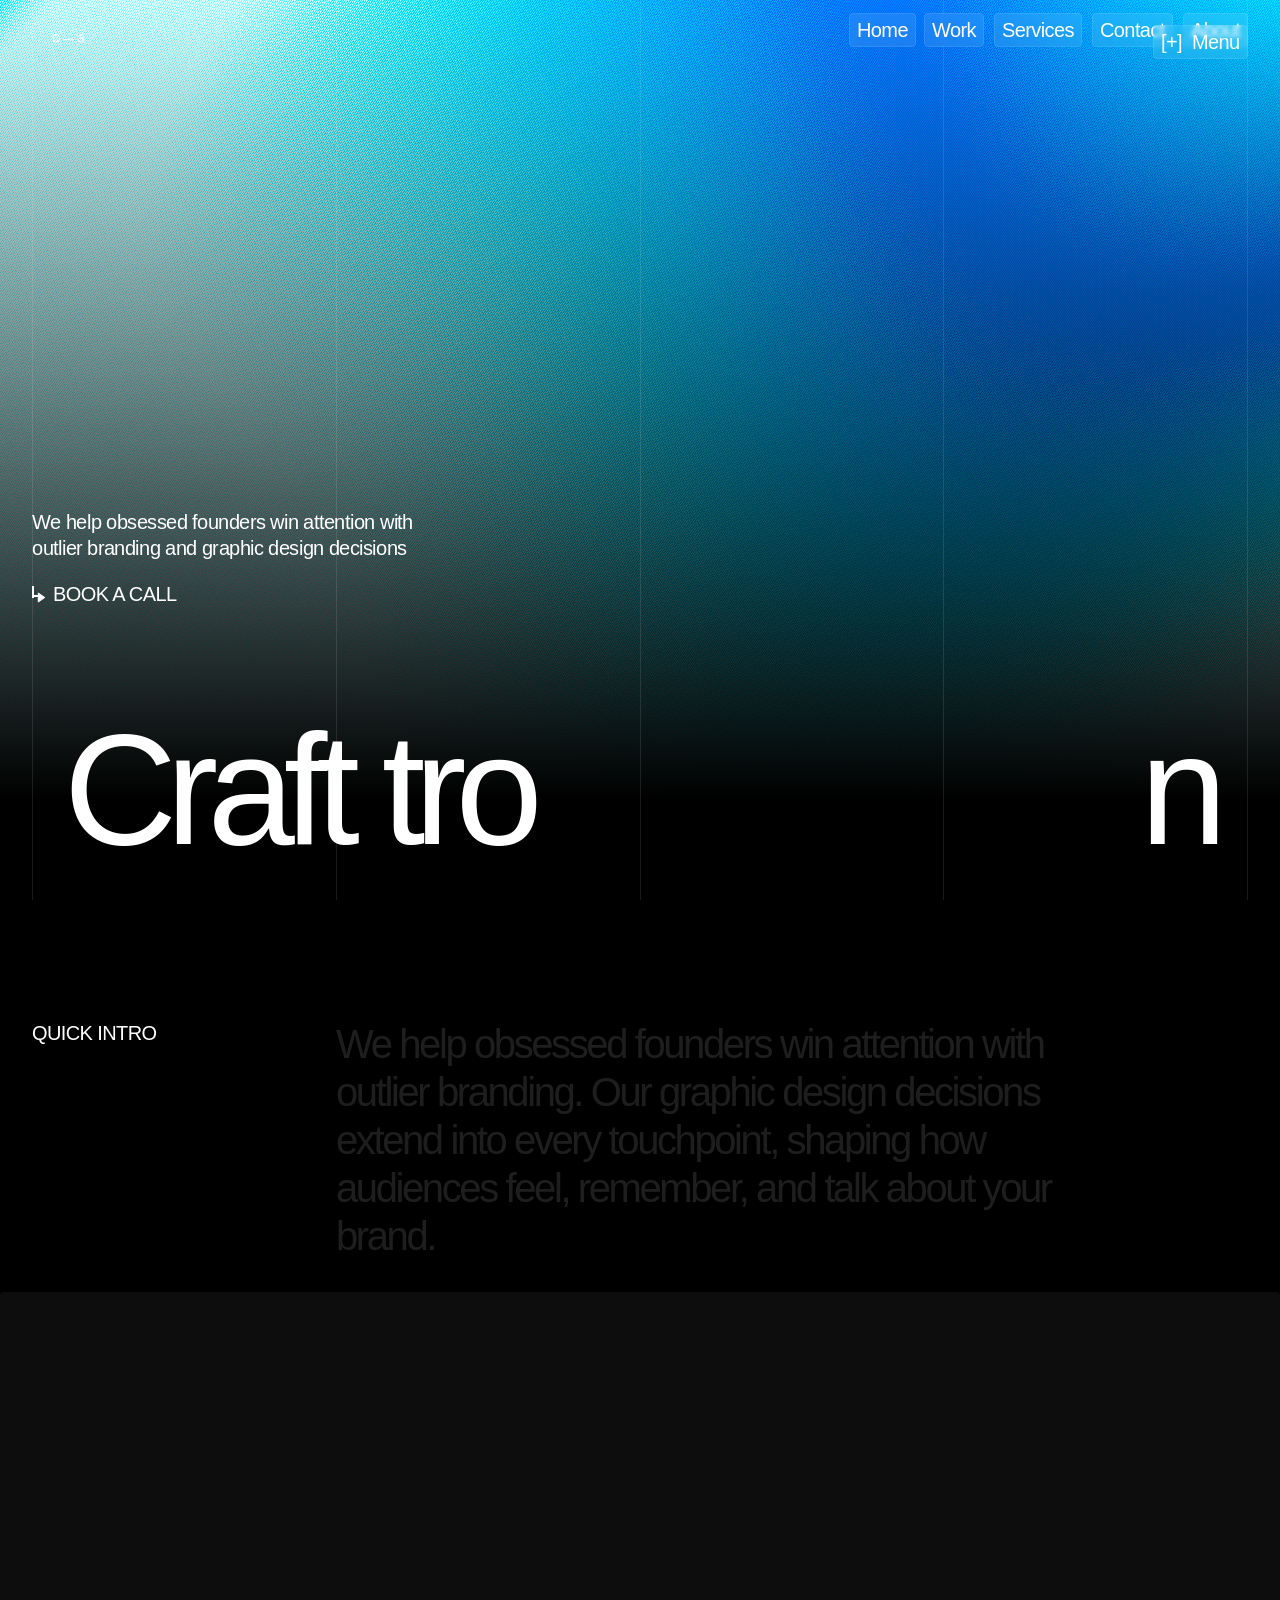
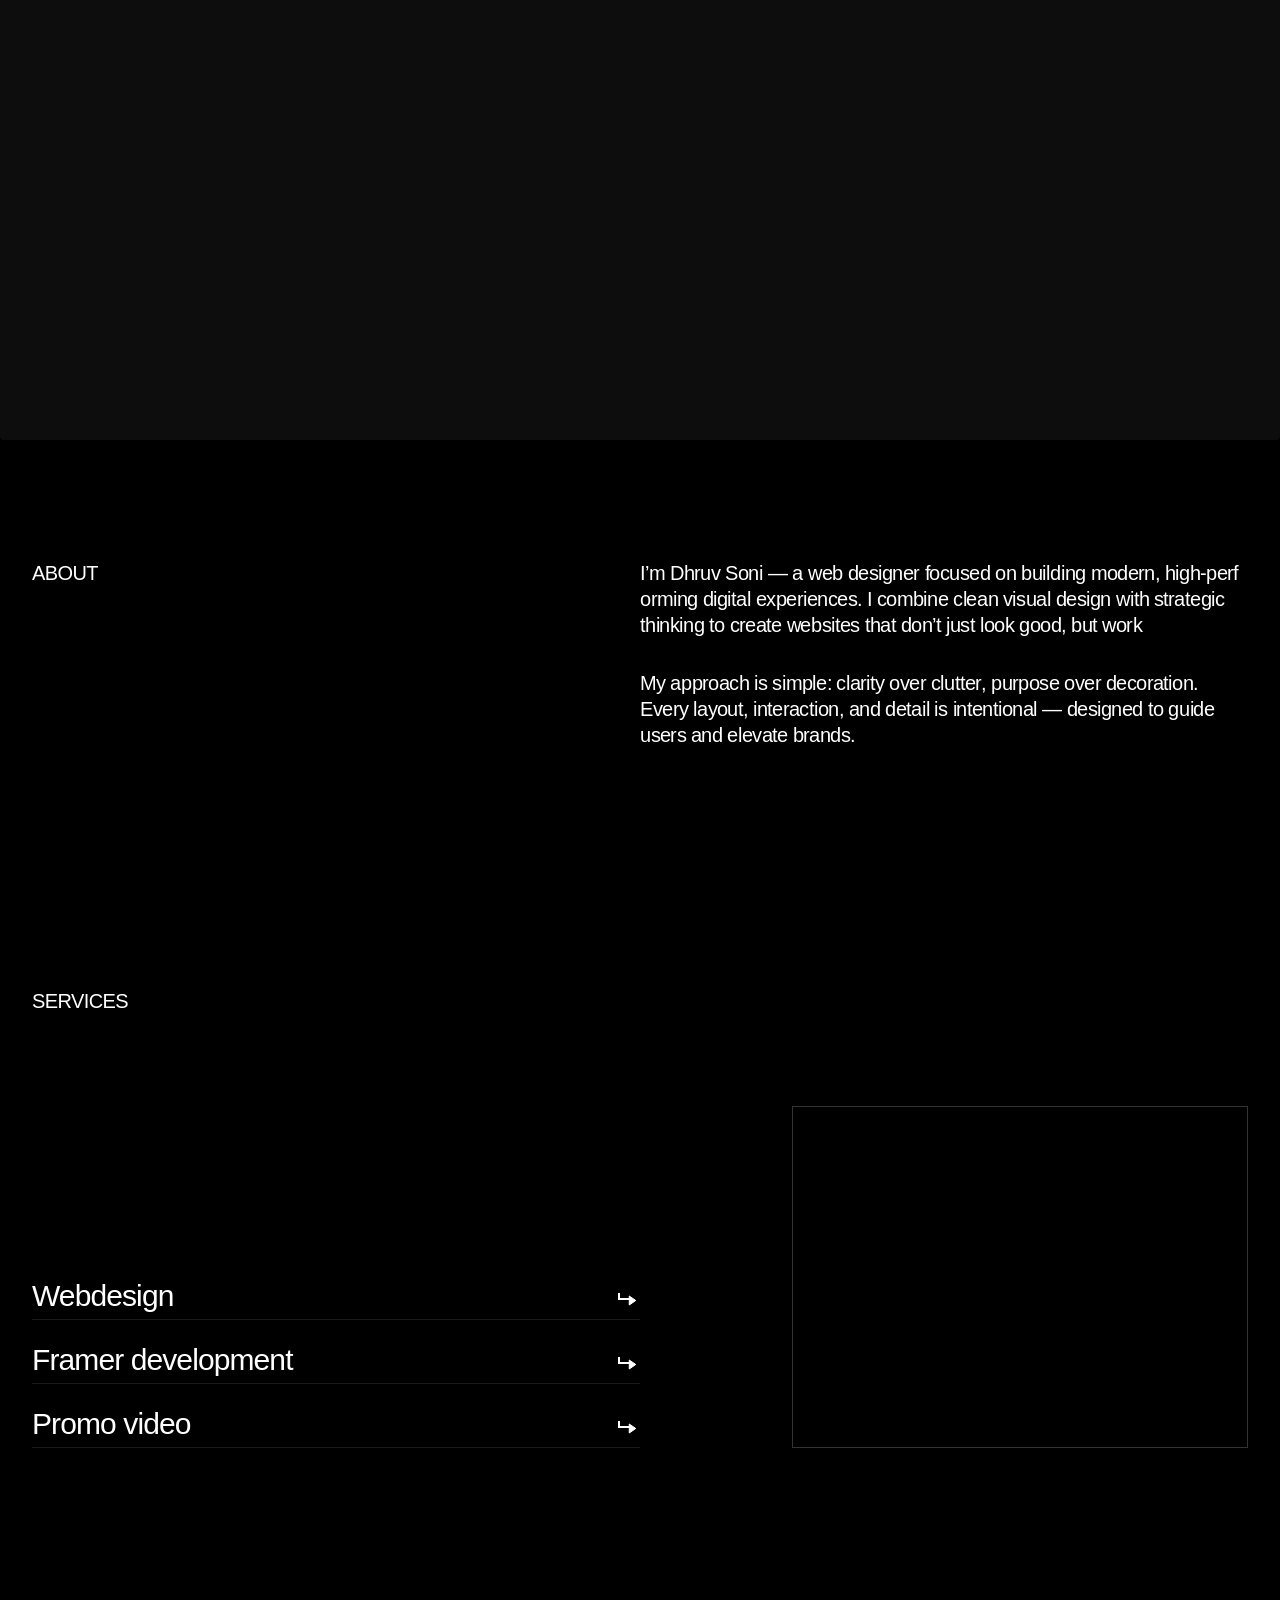
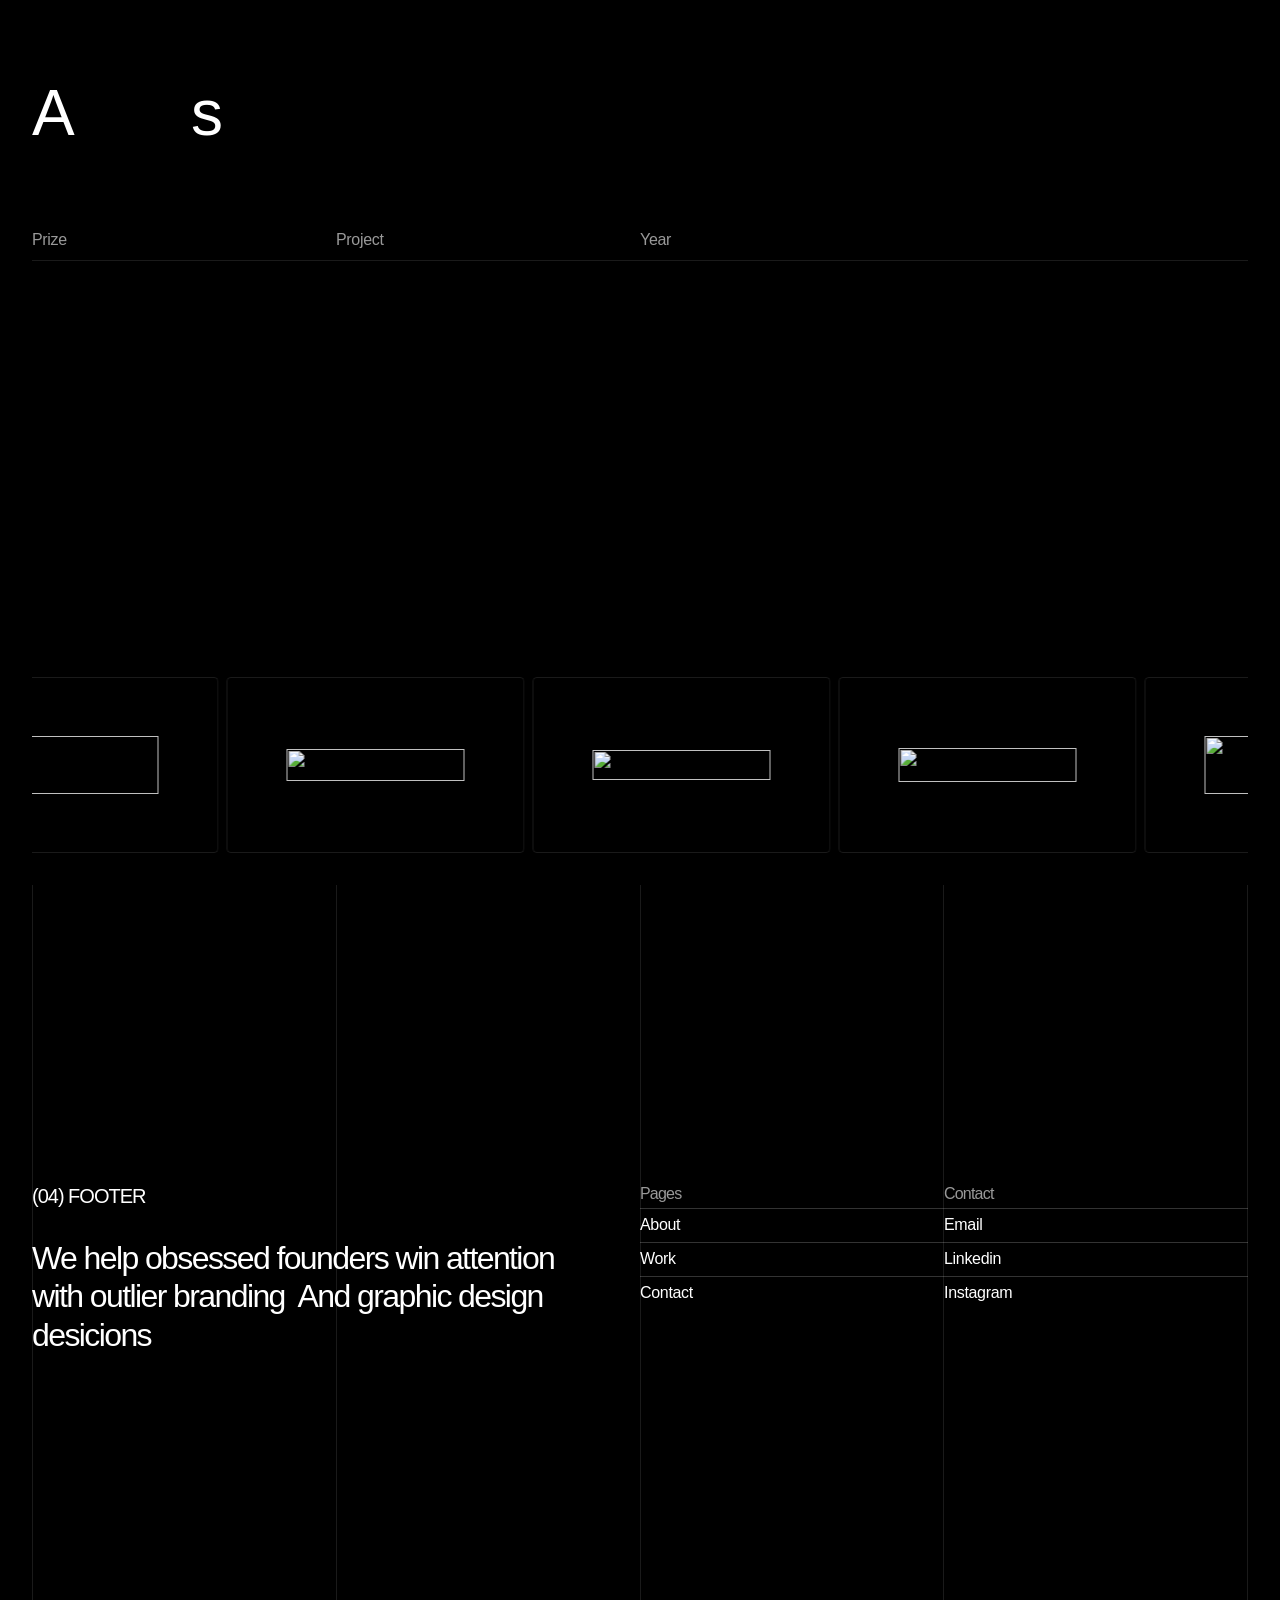
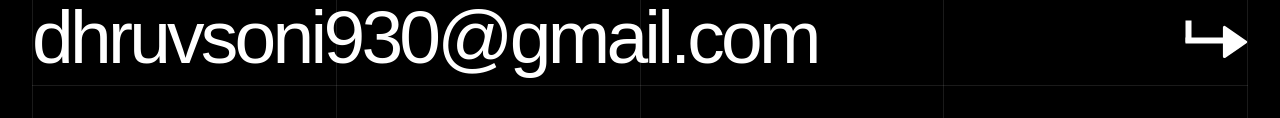
==== commit 7062739c: "own info content addition '" ====
--- a/about/index.html
+++ b/about/index.html
@@ -1,404 +1,516 @@
-<!doctype html>-
-<!-- Made in Framer · framer.com ✨ -->-
-<!-- Published May 10, 2026, 2:48 PM UTC -->-
-<html lang="en" data-redirect-timezone="1" dir="ltr">-
-<head>-
-	<meta charset="utf-8">-
-	-
-	-
-	<script>try{if(localStorage.get("__framer_force_showing_editorbar_since")){const n=document.createElement("link");n.rel = "modulepreload";n.href="https://framer.com/edit/init.mjs";document.head.appendChild(n)}}catch(e){}</script>-
-	<!-- Start of headStart -->-
-    -
-    <!-- End of headStart -->-
-	<meta name="viewport" content="width=device-width">-
-	<meta name="generator" content="Framer b3492b4">-
-	<title>Portfolio template - (Jacob Schneider)</title>-
-    <meta name="description" content="An introduction to the person behind the work, highlighting experience, values, and approach. Designed to build trust through clarity, personality, and thoughtful presentation.">-
-    <meta name="framer-search-index" content="https://framerusercontent.com/sites/5aiWnzDbBi63oIJQlAbftr/searchIndex-uxvLBDliLRCJ.json">-
-    <meta name="framer-search-index-fallback" content="https://framerusercontent.com/sites/5aiWnzDbBi63oIJQlAbftr/searchIndex-O1oiPTfBfLcx.json">-
-    <link href="https://framerusercontent.com/images/VIUjXVx9ZplcYSuOph7t8aYv87Q.png" rel="icon" media="(prefers-color-scheme: light)">-
-    <link href="https://framerusercontent.com/images/BItOE9IFO4vBSOvvmlO8E6sZY.png" rel="icon" media="(prefers-color-scheme: dark)">-
-    <!-- Open Graph / Facebook -->-
-    <meta property="og:type" content="website">-
-    <meta property="og:title" content="Portfolio template - (Jacob Schneider)">-
-    <meta property="og:description" content="An introduction to the person behind the work, highlighting experience, values, and approach. Designed to build trust through clarity, personality, and thoughtful presentation.">-
-    <meta property="og:image" content="https://framerusercontent.com/images/6za6SYfNHULKdwALwhjHto0Qfg.png">-
-    <!-- Twitter -->-
-    <meta name="twitter:card" content="summary_large_image">-
-    <meta name="twitter:title" content="Portfolio template - (Jacob Schneider)">-
-    <meta name="twitter:description" content="An introduction to the person behind the work, highlighting experience, values, and approach. Designed to build trust through clarity, personality, and thoughtful presentation.">-
-    <meta name="twitter:image" content="https://framerusercontent.com/images/6za6SYfNHULKdwALwhjHto0Qfg.png">-
-	-
-	<style data-framer-font-css>/* cyrillic */-
-@font-face {-
-  font-family: 'Geist';-
-  font-style: normal;-
-  font-weight: 400;-
-  font-display: swap;-
-  src: url(https://fonts.gstatic.com/s/geist/v4/gyByhwUxId8gMEwYGFWfOw.woff2) format('woff2');-
-  unicode-range: U+0301, U+0400-045F, U+0490-0491, U+04B0-04B1, U+2116;-
-}-
-/* latin-ext */-
-@font-face {-
-  font-family: 'Geist';-
-  font-style: normal;-
-  font-weight: 400;-
-  font-display: swap;-
-  src: url(https://fonts.gstatic.com/s/geist/v4/gyByhwUxId8gMEwSGFWfOw.woff2) format('woff2');-
-  unicode-range: U+0100-02BA, U+02BD-02C5, U+02C7-02CC, U+02CE-02D7, U+02DD-02FF, U+0304, U+0308, U+0329, U+1D00-1DBF, U+1E00-1E9F, U+1EF2-1EFF, U+2020, U+20A0-20AB, U+20AD-20C0, U+2113, U+2C60-2C7F, U+A720-A7FF;-
-}-
-/* latin */-
-@font-face {-
-  font-family: 'Geist';-
-  font-style: normal;-
-  font-weight: 400;-
-  font-display: swap;-
-  src: url(https://fonts.gstatic.com/s/geist/v4/gyByhwUxId8gMEwcGFU.woff2) format('woff2');-
-  unicode-range: U+0000-00FF, U+0131, U+0152-0153, U+02BB-02BC, U+02C6, U+02DA, U+02DC, U+0304, U+0308, U+0329, U+2000-206F, U+20AC, U+2122, U+2191, U+2193, U+2212, U+2215, U+FEFF, U+FFFD;-
-}-
-/* cyrillic */-
-@font-face {-
-  font-family: 'Geist';-
-  font-style: normal;-
-  font-weight: 600;-
-  font-display: swap;-
-  src: url(https://fonts.gstatic.com/s/geist/v4/gyByhwUxId8gMEwYGFWfOw.woff2) format('woff2');-
-  unicode-range: U+0301, U+0400-045F, U+0490-0491, U+04B0-04B1, U+2116;-
-}-
-/* latin-ext */-
-@font-face {-
-  font-family: 'Geist';-
-  font-style: normal;-
-  font-weight: 600;-
-  font-display: swap;-
-  src: url(https://fonts.gstatic.com/s/geist/v4/gyByhwUxId8gMEwSGFWfOw.woff2) format('woff2');-
-  unicode-range: U+0100-02BA, U+02BD-02C5, U+02C7-02CC, U+02CE-02D7, U+02DD-02FF, U+0304, U+0308, U+0329, U+1D00-1DBF, U+1E00-1E9F, U+1EF2-1EFF, U+2020, U+20A0-20AB, U+20AD-20C0, U+2113, U+2C60-2C7F, U+A720-A7FF;-
-}-
-/* latin */-
-@font-face {-
-  font-family: 'Geist';-
-  font-style: normal;-
-  font-weight: 600;-
-  font-display: swap;-
-  src: url(https://fonts.gstatic.com/s/geist/v4/gyByhwUxId8gMEwcGFU.woff2) format('woff2');-
-  unicode-range: U+0000-00FF, U+0131, U+0152-0153, U+02BB-02BC, U+02C6, U+02DA, U+02DC, U+0304, U+0308, U+0329, U+2000-206F, U+20AC, U+2122, U+2191, U+2193, U+2212, U+2215, U+FEFF, U+FFFD;-
-}-
-/* cyrillic-ext */-
-@font-face {-
-  font-family: 'Fragment Mono';-
-  font-style: normal;-
-  font-weight: 400;-
-  src: url(https://fonts.gstatic.com/s/fragmentmono/v6/4iCr6K5wfMRRjxp0DA6-2CLnB45HhrUI.woff2) format('woff2');-
-  unicode-range: U+0460-052F, U+1C80-1C8A, U+20B4, U+2DE0-2DFF, U+A640-A69F, U+FE2E-FE2F;-
-}-
-/* latin-ext */-
-@font-face {-
-  font-family: 'Fragment Mono';-
-  font-style: normal;-
-  font-weight: 400;-
-  src: url(https://fonts.gstatic.com/s/fragmentmono/v6/4iCr6K5wfMRRjxp0DA6-2CLnB41HhrUI.woff2) format('woff2');-
-  unicode-range: U+0100-02BA, U+02BD-02C5, U+02C7-02CC, U+02CE-02D7, U+02DD-02FF, U+0304, U+0308, U+0329, U+1D00-1DBF, U+1E00-1E9F, U+1EF2-1EFF, U+2020, U+20A0-20AB, U+20AD-20C0, U+2113, U+2C60-2C7F, U+A720-A7FF;-
-}-
-/* latin */-
-@font-face {-
-  font-family: 'Fragment Mono';-
-  font-style: normal;-
-  font-weight: 400;-
-  src: url(https://fonts.gstatic.com/s/fragmentmono/v6/4iCr6K5wfMRRjxp0DA6-2CLnB4NHhg.woff2) format('woff2');-
-  unicode-range: U+0000-00FF, U+0131, U+0152-0153, U+02BB-02BC, U+02C6, U+02DA, U+02DC, U+0304, U+0308, U+0329, U+2000-206F, U+20AC, U+2122, U+2191, U+2193, U+2212, U+2215, U+FEFF, U+FFFD;-
-}-
-/* cyrillic */-
-@font-face {-
-  font-family: 'Geist Mono';-
-  font-style: normal;-
-  font-weight: 500;-
-  src: url(https://fonts.gstatic.com/s/geistmono/v4/or3yQ6H-1_WfwkMZI_qYPLs1a-t7PU0AbeEPKK5Q5ClqOw.woff2) format('woff2');-
-  unicode-range: U+0301, U+0400-045F, U+0490-0491, U+04B0-04B1, U+2116;-
-}-
-/* latin-ext */-
-@font-face {-
-  font-family: 'Geist Mono';-
-  font-style: normal;-
-  font-weight: 500;-
-  src: url(https://fonts.gstatic.com/s/geistmono/v4/or3yQ6H-1_WfwkMZI_qYPLs1a-t7PU0AbeEPKK5a5ClqOw.woff2) format('woff2');-
-  unicode-range: U+0100-02BA, U+02BD-02C5, U+02C7-02CC, U+02CE-02D7, U+02DD-02FF, U+0304, U+0308, U+0329, U+1D00-1DBF, U+1E00-1E9F, U+1EF2-1EFF, U+2020, U+20A0-20AB, U+20AD-20C0, U+2113, U+2C60-2C7F, U+A720-A7FF;-
-}-
-/* latin */-
-@font-face {-
-  font-family: 'Geist Mono';-
-  font-style: normal;-
-  font-weight: 500;-
-  src: url(https://fonts.gstatic.com/s/geistmono/v4/or3yQ6H-1_WfwkMZI_qYPLs1a-t7PU0AbeEPKK5U5Ck.woff2) format('woff2');-
-  unicode-range: U+0000-00FF, U+0131, U+0152-0153, U+02BB-02BC, U+02C6, U+02DA, U+02DC, U+0304, U+0308, U+0329, U+2000-206F, U+20AC, U+2122, U+2191, U+2193, U+2212, U+2215, U+FEFF, U+FFFD;-
-}-
--
-@font-face { font-family: "Geist"; src: url("https://fonts.gstatic.com/s/geist/v4/gyBhhwUxId8gMGYQMKR3pzfaWI_RruM4mJPby1QNtA.woff2"); font-display: swap; font-style: normal; font-weight: 500 }-
-@font-face { font-family: "Geist"; src: url("https://fonts.gstatic.com/s/geist/v4/gyBhhwUxId8gMGYQMKR3pzfaWI_Re-Q4mJPby1QNtA.woff2"); font-display: swap; font-style: normal; font-weight: 700 }-
-@font-face { font-family: "Inter Display"; src: url("https://framerusercontent.com/assets/2uIBiALfCHVpWbHqRMZutfT7giU.woff2"); font-display: swap; font-style: normal; font-weight: 400; unicode-range: U+0460-052F, U+1C80-1C88, U+20B4, U+2DE0-2DFF, U+A640-A69F, U+FE2E-FE2F }-
-@font-face { font-family: "Inter Display"; src: url("https://framerusercontent.com/assets/Zwfz6xbVe5pmcWRJRgBDHnMkOkI.woff2"); font-display: swap; font-style: normal; font-weight: 400; unicode-range: U+0301, U+0400-045F, U+0490-0491, U+04B0-04B1, U+2116 }-
-@font-face { font-family: "Inter Display"; src: url("https://framerusercontent.com/assets/U9LaDDmbRhzX3sB8g8glTy5feTE.woff2"); font-display: swap; font-style: normal; font-weight: 400; unicode-range: U+1F00-1FFF }-
-@font-face { font-family: "Inter Display"; src: url("https://framerusercontent.com/assets/tVew2LzXJ1t7QfxP1gdTIdj2o0g.woff2"); font-display: swap; font-style: normal; font-weight: 400; unicode-range: U+0370-03FF }-
-@font-face { font-family: "Inter Display"; src: url("https://framerusercontent.com/assets/DF7bjCRmStYPqSb945lAlMfCCVQ.woff2"); font-display: swap; font-style: normal; font-weight: 400; unicode-range: U+0100-024F, U+0259, U+1E00-1EFF, U+2020, U+20A0-20AB, U+20AD-20CF, U+2113, U+2C60-2C7F, U+A720-A7FF }-
-@font-face { font-family: "Inter Display"; src: url("https://framerusercontent.com/assets/bHYNJqzTyl2lqvmMiRRS6Y16Es.woff2"); font-display: swap; font-style: normal; font-weight: 400; unicode-range: U+0000-00FF, U+0131, U+0152-0153, U+02BB-02BC, U+02C6, U+02DA, U+02DC, U+2000-206F, U+2070, U+2074-207E, U+2080-208E, U+20AC, U+2122, U+2191, U+2193, U+2212, U+2215, U+FEFF, U+FFFD }-
-@font-face { font-family: "Inter Display"; src: url("https://framerusercontent.com/assets/vebZUMjGyKkYsfcY73iwWTzLNag.woff2"); font-display: swap; font-style: normal; font-weight: 400; unicode-range: U+0102-0103, U+0110-0111, U+0128-0129, U+0168-0169, U+01A0-01A1, U+01AF-01B0, U+1EA0-1EF9, U+20AB }-
-@font-face { font-family: "Inter"; src: url("https://framerusercontent.com/assets/5vvr9Vy74if2I6bQbJvbw7SY1pQ.woff2"); font-display: swap; font-style: normal; font-weight: 400; unicode-range: U+0460-052F, U+1C80-1C88, U+20B4, U+2DE0-2DFF, U+A640-A69F, U+FE2E-FE2F }-
-@font-face { font-family: "Inter"; src: url("https://framerusercontent.com/assets/EOr0mi4hNtlgWNn9if640EZzXCo.woff2"); font-display: swap; font-style: normal; font-weight: 400; unicode-range: U+0301, U+0400-045F, U+0490-0491, U+04B0-04B1, U+2116 }-
-@font-face { font-family: "Inter"; src: url("https://framerusercontent.com/assets/Y9k9QrlZAqio88Klkmbd8VoMQc.woff2"); font-display: swap; font-style: normal; font-weight: 400; unicode-range: U+1F00-1FFF }-
-@font-face { font-family: "Inter"; src: url("https://framerusercontent.com/assets/OYrD2tBIBPvoJXiIHnLoOXnY9M.woff2"); font-display: swap; font-style: normal; font-weight: 400; unicode-range: U+0370-03FF }-
-@font-face { font-family: "Inter"; src: url("https://framerusercontent.com/assets/JeYwfuaPfZHQhEG8U5gtPDZ7WQ.woff2"); font-display: swap; font-style: normal; font-weight: 400; unicode-range: U+0100-024F, U+0259, U+1E00-1EFF, U+2020, U+20A0-20AB, U+20AD-20CF, U+2113, U+2C60-2C7F, U+A720-A7FF }-
-@font-face { font-family: "Inter"; src: url("https://framerusercontent.com/assets/GrgcKwrN6d3Uz8EwcLHZxwEfC4.woff2"); font-display: swap; font-style: normal; font-weight: 400; unicode-range: U+0000-00FF, U+0131, U+0152-0153, U+02BB-02BC, U+02C6, U+02DA, U+02DC, U+2000-206F, U+2070, U+2074-207E, U+2080-208E, U+20AC, U+2122, U+2191, U+2193, U+2212, U+2215, U+FEFF, U+FFFD }-
-@font-face { font-family: "Inter"; src: url("https://framerusercontent.com/assets/b6Y37FthZeALduNqHicBT6FutY.woff2"); font-display: swap; font-style: normal; font-weight: 400; unicode-range: U+0102-0103, U+0110-0111, U+0128-0129, U+0168-0169, U+01A0-01A1, U+01AF-01B0, U+1EA0-1EF9, U+20AB }-
-@font-face { font-family: "Inter"; src: url("https://framerusercontent.com/assets/hyOgCu0Xnghbimh0pE8QTvtt2AU.woff2"); font-display: swap; font-style: normal; font-weight: 600; unicode-range: U+0460-052F, U+1C80-1C88, U+20B4, U+2DE0-2DFF, U+A640-A69F, U+FE2E-FE2F }-
-@font-face { font-family: "Inter"; src: url("https://framerusercontent.com/assets/NeGmSOXrPBfEFIy5YZeHq17LEDA.woff2"); font-display: swap; font-style: normal; font-weight: 600; unicode-range: U+0301, U+0400-045F, U+0490-0491, U+04B0-04B1, U+2116 }-
-@font-face { font-family: "Inter"; src: url("https://framerusercontent.com/assets/oYaAX5himiTPYuN8vLWnqBbfD2s.woff2"); font-display: swap; font-style: normal; font-weight: 600; unicode-range: U+1F00-1FFF }-
-@font-face { font-family: "Inter"; src: url("https://framerusercontent.com/assets/lEJLP4R0yuCaMCjSXYHtJw72M.woff2"); font-display: swap; font-style: normal; font-weight: 600; unicode-range: U+0370-03FF }-
-@font-face { font-family: "Inter"; src: url("https://framerusercontent.com/assets/cRJyLNuTJR5jbyKzGi33wU9cqIQ.woff2"); font-display: swap; font-style: normal; font-weight: 600; unicode-range: U+0100-024F, U+0259, U+1E00-1EFF, U+2020, U+20A0-20AB, U+20AD-20CF, U+2113, U+2C60-2C7F, U+A720-A7FF }-
-@font-face { font-family: "Inter"; src: url("https://framerusercontent.com/assets/yDtI2UI8XcEg1W2je9XPN3Noo.woff2"); font-display: swap; font-style: normal; font-weight: 600; unicode-range: U+0000-00FF, U+0131, U+0152-0153, U+02BB-02BC, U+02C6, U+02DA, U+02DC, U+2000-206F, U+2070, U+2074-207E, U+2080-208E, U+20AC, U+2122, U+2191, U+2193, U+2212, U+2215, U+FEFF, U+FFFD }-
-@font-face { font-family: "Inter"; src: url("https://framerusercontent.com/assets/A0Wcc7NgXMjUuFdquHDrIZpzZw0.woff2"); font-display: swap; font-style: normal; font-weight: 600; unicode-range: U+0102-0103, U+0110-0111, U+0128-0129, U+0168-0169, U+01A0-01A1, U+01AF-01B0, U+1EA0-1EF9, U+20AB }-
-@font-face { font-family: "Inter"; src: url("https://framerusercontent.com/assets/5A3Ce6C9YYmCjpQx9M4inSaKU.woff2"); font-display: swap; font-style: normal; font-weight: 500; unicode-range: U+0460-052F, U+1C80-1C88, U+20B4, U+2DE0-2DFF, U+A640-A69F, U+FE2E-FE2F }-
-@font-face { font-family: "Inter"; src: url("https://framerusercontent.com/assets/Qx95Xyt0Ka3SGhinnbXIGpEIyP4.woff2"); font-display: swap; font-style: normal; font-weight: 500; unicode-range: U+0301, U+0400-045F, U+0490-0491, U+04B0-04B1, U+2116 }-
-@font-face { font-family: "Inter"; src: url("https://framerusercontent.com/assets/6mJuEAguuIuMog10gGvH5d3cl8.woff2"); font-display: swap; font-style: normal; font-weight: 500; unicode-range: U+1F00-1FFF }-
-@font-face { font-family: "Inter"; src: url("https://framerusercontent.com/assets/xYYWaj7wCU5zSQH0eXvSaS19wo.woff2"); font-display: swap; font-style: normal; font-weight: 500; unicode-range: U+0370-03FF }-
-@font-face { font-family: "Inter"; src: url("https://framerusercontent.com/assets/otTaNuNpVK4RbdlT7zDDdKvQBA.woff2"); font-display: swap; font-style: normal; font-weight: 500; unicode-range: U+0100-024F, U+0259, U+1E00-1EFF, U+2020, U+20A0-20AB, U+20AD-20CF, U+2113, U+2C60-2C7F, U+A720-A7FF }-
-@font-face { font-family: "Inter"; src: url("https://framerusercontent.com/assets/UjlFhCnUjxhNfep4oYBPqnEssyo.woff2"); font-display: swap; font-style: normal; font-weight: 500; unicode-range: U+0000-00FF, U+0131, U+0152-0153, U+02BB-02BC, U+02C6, U+02DA, U+02DC, U+2000-206F, U+2070, U+2074-207E, U+2080-208E, U+20AC, U+2122, U+2191, U+2193, U+2212, U+2215, U+FEFF, U+FFFD }-
-@font-face { font-family: "Inter"; src: url("https://framerusercontent.com/assets/DolVirEGb34pEXEp8t8FQBSK4.woff2"); font-display: swap; font-style: normal; font-weight: 500; unicode-range: U+0102-0103, U+0110-0111, U+0128-0129, U+0168-0169, U+01A0-01A1, U+01AF-01B0, U+1EA0-1EF9, U+20AB }-
-@font-face { font-family: "Inter Display"; src: url("https://framerusercontent.com/assets/ePuN3mCjzajIHnyCdvKBFiZkyY0.woff2"); font-display: swap; font-style: normal; font-weight: 500; unicode-range: U+0460-052F, U+1C80-1C88, U+20B4, U+2DE0-2DFF, U+A640-A69F, U+FE2E-FE2F }-
-@font-face { font-family: "Inter Display"; src: url("https://framerusercontent.com/assets/V3j1L0o5vPFKe26Sw4HcpXCfHo.woff2"); font-display: swap; font-style: normal; font-weight: 500; unicode-range: U+0301, U+0400-045F, U+0490-0491, U+04B0-04B1, U+2116 }-
-@font-face { font-family: "Inter Display"; src: url("https://framerusercontent.com/assets/F3kdpd2N0cToWV5huaZjjgM.woff2"); font-display: swap; font-style: normal; font-weight: 500; unicode-range: U+1F00-1FFF }-
-@font-face { font-family: "Inter Display"; src: url("https://framerusercontent.com/assets/0iDmxkizU9goZoclqIqsV5rvETU.woff2"); font-display: swap; font-style: normal; font-weight: 500; unicode-range: U+0370-03FF }-
-@font-face { font-family: "Inter Display"; src: url("https://framerusercontent.com/assets/r0mv3NegmA0akcQsNFotG32Las.woff2"); font-display: swap; font-style: normal; font-weight: 500; unicode-range: U+0100-024F, U+0259, U+1E00-1EFF, U+2020, U+20A0-20AB, U+20AD-20CF, U+2113, U+2C60-2C7F, U+A720-A7FF }-
-@font-face { font-family: "Inter Display"; src: url("https://framerusercontent.com/assets/iwWTDc49ENF2tCHbqlNARXw6Ug.woff2"); font-display: swap; font-style: normal; font-weight: 500; unicode-range: U+0000-00FF, U+0131, U+0152-0153, U+02BB-02BC, U+02C6, U+02DA, U+02DC, U+2000-206F, U+2070, U+2074-207E, U+2080-208E, U+20AC, U+2122, U+2191, U+2193, U+2212, U+2215, U+FEFF, U+FFFD }-
-@font-face { font-family: "Inter Display"; src: url("https://framerusercontent.com/assets/Ii21jnSJkulBKsHHXKlapi7fv9w.woff2"); font-display: swap; font-style: normal; font-weight: 500; unicode-range: U+0102-0103, U+0110-0111, U+0128-0129, U+0168-0169, U+01A0-01A1, U+01AF-01B0, U+1EA0-1EF9, U+20AB }-
-@font-face { font-family: "Geist Placeholder"; src: local("Arial"); ascent-override: 94.47%; descent-override: 27.73%; line-gap-override: 0.00%; size-adjust: 106.39% }-
-@font-face { font-family: "Inter Display Placeholder"; src: local("Arial"); ascent-override: 98.56%; descent-override: 24.54%; line-gap-override: 0.00%; size-adjust: 98.29% }-
-@font-face { font-family: "Inter Placeholder"; src: local("Arial"); ascent-override: 89.79%; descent-override: 22.36%; line-gap-override: 0.00%; size-adjust: 107.89% }</style>-
-	<link href="https://fonts.gstatic.com" rel="preconnect" crossorigin>-
-    <link href="https://fonts.gstatic.com" rel="preconnect" crossorigin>-
-	<meta name="robots" content="max-image-preview:large"><link rel="canonical" href="https://jacobschneider.framer.media/about"><meta property="og:url" content="https://jacobschneider.framer.media/about"><style data-framer-breakpoint-css>@media(min-width: 1200px){.hidden-185kgzf{display:none!important}}@media(min-width: 810px) and (max-width: 1199.98px){.hidden-y7ywyq{display:none!important}}@media(max-width: 809.98px){.hidden-sk56p5{display:none!important}}@media(min-width: 1200px){.hidden-1ben0v4{display:none!important}}@media(min-width: 810px) and (max-width: 1199.98px){.hidden-18zmo0k{display:none!important}}@media(max-width: 809.98px){.hidden-w5vfvc{display:none!important}}</style><style data-framer-css-ssr-minified data-framer-components="framer-lib-cursors-host framer-VMr84 PropertyOverrides framer-mbNwC framer-goEeS framer-lib-combinedCSSRules framer-LJtWS framer-Rl1QB framer-eh5Wb framer-b4iuM framer-lDiQn framer-IwKjF framer-JSpbO framer-syxfG">html,body,#main{box-sizing:border-box;margin:0;padding:0}:root{-webkit-font-smoothing:antialiased;-moz-osx-font-smoothing:grayscale}*{box-sizing:border-box;-webkit-font-smoothing:inherit}h1,h2,h3,h4,h5,h6,p,figure{margin:0}body,input,textarea,select,button{font-family:sans-serif;font-size:12px}body{--token-0e92647d-7873-4964-8059-2ea511ebf473:#000;--token-4dd53c84-5711-4eba-9d06-75a1b4595003:#fff;--token-69a0783f-bccc-4424-9780-4fee7ad6524c:#fff9;--token-30090248-9b47-4919-b32c-d910a75a816c:#fff3;--token-35169d9c-8c53-4f2f-bc91-90696aa7a895:#ffffff7d;--token-3d85f8f0-9166-424c-a16a-3edc2fb04ee4:#00000080;--token-09b2ecc0-efb6-4174-abcc-44492f11cf29:#000;--token-25ff611e-f389-4073-b40d-7e2b9cf0e33c:#ffffff1a}@supports (z-index:calc(infinity)){#__framer-badge-container{--infinity:infinity}}#__framer-badge-container{pointer-events:none;width:100%;z-index:calc(var(--infinity,2147480000));justify-content:flex-end;padding:20px;display:flex;position:fixed;bottom:0}@supports (background:-webkit-named-image(i)) and (not (grid-template-rows:subgrid)){body{--framer-will-change-override:transform}}@supports (background:-webkit-named-image(i)) and (not (position-area:top right)){body{--framer-will-change-filter-override:filter}}[data-framer-component-type=Text] div div span,[data-framer-component-type=Text] a div span,[data-framer-component-type=Text] span span span,[data-framer-component-type=Text] p span span,[data-framer-component-type=Text] h1 span span,[data-framer-component-type=Text] h2 span span,[data-framer-component-type=Text] h3 span span,[data-framer-component-type=Text] h4 span span,[data-framer-component-type=Text] h5 span span,[data-framer-component-type=Text] h6 span span,[data-framer-component-type=Text] a{font-family:var(--font-family);font-style:var(--font-style);font-weight:min(calc(var(--framer-font-weight-increase,0) + var(--font-weight,400)),900);color:var(--text-color);letter-spacing:var(--letter-spacing);font-size:var(--font-size);text-transform:var(--text-transform);--text-decoration:var(--framer-text-decoration-style,solid)var(--framer-text-decoration,none)var(--framer-text-decoration-color,currentcolor)var(--framer-text-decoration-thickness,auto);--text-decoration-skip-ink:var(--framer-text-decoration-skip-ink);--text-underline-offset:var(--framer-text-decoration-offset);line-height:var(--line-height);--font-family:var(--framer-font-family);--font-style:var(--framer-font-style);--font-weight:var(--framer-font-weight);--text-color:var(--framer-text-color);--letter-spacing:var(--framer-letter-spacing);--font-size:var(--framer-font-size);--text-transform:var(--framer-text-transform);--line-height:var(--framer-line-height)}@supports not (color:color(display-p3 1 1 1)){p.framer-text,div.framer-text,h1.framer-text,h2.framer-text,h3.framer-text,h4.framer-text,h5.framer-text,h6.framer-text,li.framer-text,ol.framer-text,ul.framer-text,span.framer-text:not([data-text-fill]){color:var(--framer-blockquote-text-color-rgb,var(--framer-blockquote-text-color,var(--framer-text-color-rgb,var(--framer-text-color,#000))));-webkit-text-stroke-color:var(--framer-text-stroke-color-rgb,var(--framer-text-stroke-color,initial))}mark.framer-text{background-color:var(--framer-blockquote-text-background-color-rgb,var(--framer-blockquote-text-background-color,var(--framer-text-background-color-rgb,var(--framer-text-background-color,initial))))}}@supports not (color:color(display-p3 1 1 1)){code.framer-text,code.framer-text span.framer-text:not([data-text-fill]){color:var(--framer-blockquote-text-color-rgb,var(--framer-blockquote-text-color,var(--framer-code-text-color-rgb,var(--framer-code-text-color,var(--framer-text-color-rgb,var(--framer-text-color,#000))))))}}@supports not (color:color(display-p3 1 1 1)){a.framer-text,span.framer-text[data-nested-link]{color:var(--framer-blockquote-text-color-rgb,var(--framer-blockquote-text-color,var(--framer-link-text-color-rgb,var(--framer-link-text-color,var(--framer-text-color-rgb,var(--framer-text-color,#000))))));background-color:var(--framer-link-text-background-color-rgb,var(--framer-link-text-background-color,initial));-webkit-text-decoration-color:var(--framer-link-text-decoration-color-rgb,var(--framer-link-text-decoration-color,var(--framer-text-decoration-color-rgb,var(--framer-text-decoration-color,currentcolor))));text-decoration-color:var(--framer-link-text-decoration-color-rgb,var(--framer-link-text-decoration-color,var(--framer-text-decoration-color-rgb,var(--framer-text-decoration-color,currentcolor))))}}@supports not (color:color(display-p3 1 1 1)){code.framer-text a.framer-text,code.framer-text a.framer-text span.framer-text:not([data-text-fill]),code.framer-text span.framer-text[data-nested-link],code.framer-text span.framer-text[data-nested-link] span.framer-text:not([data-text-fill]){color:var(--framer-blockquote-text-color-rgb,var(--framer-blockquote-text-color,var(--framer-link-text-color-rgb,var(--framer-link-text-color,var(--framer-code-text-color-rgb,var(--framer-code-text-color,var(--framer-text-color-rgb,var(--framer-text-color,#000))))))))}}@supports not (color:color(display-p3 1 1 1)){a.framer-text:hover,span.framer-text[data-nested-link]:hover{color:var(--framer-link-hover-text-color-rgb,var(--framer-link-hover-text-color,var(--framer-blockquote-text-color-rgb,var(--framer-blockquote-text-color,var(--framer-link-text-color-rgb,var(--framer-link-text-color,var(--framer-text-color-rgb,var(--framer-text-color,#000))))))));background-color:var(--framer-link-hover-text-background-color-rgb,var(--framer-link-hover-text-background-color,var(--framer-link-text-background-color-rgb,var(--framer-link-text-background-color,var(--framer-text-background-color-rgb,var(--framer-text-background-color,initial))))));-webkit-text-decoration-color:var(--framer-link-hover-text-decoration-color-rgb,var(--framer-link-hover-text-decoration-color,var(--framer-link-text-decoration-color-rgb,var(--framer-link-text-decoration-color,var(--framer-text-decoration-color-rgb,var(--framer-text-decoration-color,currentcolor))))));text-decoration-color:var(--framer-link-hover-text-decoration-color-rgb,var(--framer-link-hover-text-decoration-color,var(--framer-link-text-decoration-color-rgb,var(--framer-link-text-decoration-color,var(--framer-text-decoration-color-rgb,var(--framer-text-decoration-color,currentcolor))))))}}@supports not (color:color(display-p3 1 1 1)){code.framer-text a.framer-text:hover,code.framer-text span.framer-text[data-nested-link]:hover{color:var(--framer-link-hover-text-color-rgb,var(--framer-link-hover-text-color,var(--framer-blockquote-text-color-rgb,var(--framer-blockquote-text-color,var(--framer-link-text-color-rgb,var(--framer-link-text-color,var(--framer-code-text-color-rgb,var(--framer-code-text-color,var(--framer-text-color-rgb,var(--framer-text-color,#000))))))))))}}@supports not (color:color(display-p3 1 1 1)){a.framer-text[data-framer-page-link-current],span.framer-text[data-framer-page-link-current]{color:var(--framer-link-current-text-color-rgb,var(--framer-link-current-text-color,var(--framer-link-text-color-rgb,var(--framer-link-text-color,var(--framer-text-color-rgb,var(--framer-text-color,#000))))));background-color:var(--framer-link-current-text-background-color-rgb,var(--framer-link-current-text-background-color,var(--framer-link-text-background-color-rgb,var(--framer-link-text-background-color,var(--framer-text-background-color-rgb,var(--framer-text-background-color,initial))))));-webkit-text-decoration-color:var(--framer-link-current-text-decoration-color-rgb,var(--framer-link-current-text-decoration-color,var(--framer-link-text-decoration-color-rgb,var(--framer-link-text-decoration-color,var(--framer-text-decoration-color-rgb,var(--framer-text-decoration-color,currentcolor))))));text-decoration-color:var(--framer-link-current-text-decoration-color-rgb,var(--framer-link-current-text-decoration-color,var(--framer-link-text-decoration-color-rgb,var(--framer-link-text-decoration-color,var(--framer-text-decoration-color-rgb,var(--framer-text-decoration-color,currentcolor))))))}}@supports not (color:color(display-p3 1 1 1)){code.framer-text a.framer-text[data-framer-page-link-current],code.framer-text a.framer-text[data-framer-page-link-current] span.framer-text:not([data-text-fill]),code.framer-text span.framer-text[data-framer-page-link-current],code.framer-text span.framer-text[data-framer-page-link-current] span.framer-text:not([data-text-fill]){color:var(--framer-link-current-text-color-rgb,var(--framer-link-current-text-color,var(--framer-link-text-color-rgb,var(--framer-link-text-color,var(--framer-code-text-color-rgb,var(--framer-code-text-color,var(--framer-text-color-rgb,var(--framer-text-color,#000))))))));background-color:var(--framer-link-current-text-background-color-rgb,var(--framer-link-current-text-background-color,var(--framer-link-text-background-color-rgb,var(--framer-link-text-background-color,var(--framer-text-background-color-rgb,var(--framer-text-background-color,initial))))))}}@supports not (color:color(display-p3 1 1 1)){a.framer-text[data-framer-page-link-current]:hover,span.framer-text[data-framer-page-link-current]:hover{color:var(--framer-link-hover-text-color-rgb,var(--framer-link-hover-text-color,var(--framer-link-current-text-color-rgb,var(--framer-link-current-text-color,var(--framer-link-text-color-rgb,var(--framer-link-text-color,var(--framer-code-text-color-rgb,var(--framer-code-text-color,var(--framer-text-color-rgb,var(--framer-text-color,#000))))))))));background-color:var(--framer-link-hover-text-background-color-rgb,var(--framer-link-hover-text-background-color,var(--framer-link-current-text-background-color-rgb,var(--framer-link-current-text-background-color,var(--framer-link-text-background-color-rgb,var(--framer-link-text-background-color,initial))))));-webkit-text-decoration-color:var(--framer-link-hover-text-decoration-color-rgb,var(--framer-link-hover-text-decoration-color,var(--framer-link-current-text-decoration-color-rgb,var(--framer-link-current-text-decoration-color,var(--framer-link-text-decoration-color-rgb,var(--framer-link-text-decoration-color,var(--framer-text-decoration-color-rgb,var(--framer-text-decoration-color,currentcolor))))))));text-decoration-color:var(--framer-link-hover-text-decoration-color-rgb,var(--framer-link-hover-text-decoration-color,var(--framer-link-current-text-decoration-color-rgb,var(--framer-link-current-text-decoration-color,var(--framer-link-text-decoration-color-rgb,var(--framer-link-text-decoration-color,var(--framer-text-decoration-color-rgb,var(--framer-text-decoration-color,currentcolor))))))))}}@supports not (color:color(display-p3 1 1 1)){code.framer-text a.framer-text[data-framer-page-link-current]:hover,code.framer-text a.framer-text[data-framer-page-link-current]:hover span.framer-text:not([data-text-fill]),code.framer-text span.framer-text[data-framer-page-link-current]:hover,code.framer-text span.framer-text[data-framer-page-link-current]:hover span.framer-text:not([data-text-fill]){color:var(--framer-link-hover-text-color-rgb,var(--framer-link-hover-text-color,var(--framer-link-current-text-color-rgb,var(--framer-link-current-text-color,var(--framer-link-text-color-rgb,var(--framer-link-text-color,var(--framer-code-text-color-rgb,var(--framer-code-text-color,var(--framer-text-color-rgb,var(--framer-text-color,#000))))))))));background-color:var(--framer-link-hover-text-background-color-rgb,var(--framer-link-hover-text-background-color,var(--framer-link-current-text-background-color-rgb,var(--framer-link-current-text-background-color,var(--framer-link-text-background-color-rgb,var(--framer-link-text-background-color,initial))))))}}@supports not (aspect-ratio:1){.framer-text-module:not([data-width=fit])[style*=aspect-ratio]{position:relative!important}.framer-text-module:not([data-width=fit])[style*=aspect-ratio]:before{content:"";padding-bottom:calc(100%/calc(var(--aspect-ratio)));display:block}.framer-text-module[data-width=fill]>:first-child,.framer-text-module[data-width=fill]>.ssr-variant>:first-child,.framer-text-module:not([data-width=fit])[style*=aspect-ratio]>:first-child,.framer-text-module:not([data-width=fit])[style*=aspect-ratio]>.ssr-variant>:first-child{position:absolute;top:0;left:0;height:100%!important}}@supports not (overflow:clip){:root{--overflow-clip-fallback:hidden}}@supports (background:-webkit-named-image(i)) and (not (contain-intrinsic-size:inherit)){div.framer-text,p.framer-text,h1.framer-text,h2.framer-text,h3.framer-text,h4.framer-text,h5.framer-text,h6.framer-text,ol.framer-text,ul.framer-text,li.framer-text,blockquote.framer-text,.framer-text.framer-image{display:var(--text-truncation-display-inline-for-safari-16,revert)}div.framer-text:after,p.framer-text:after,h1.framer-text:after,h2.framer-text:after,h3.framer-text:after,h4.framer-text:after,h5.framer-text:after,h6.framer-text:after,ol.framer-text:after,ul.framer-text:after,li.framer-text:after,blockquote.framer-text:after,.framer-text.framer-image:after{content:var(--text-truncation-line-break-for-safari-16);white-space:pre}.framer-text.framer-text-module,.framer-text.framer-table-wrapper{display:var(--text-truncation-display-none-for-safari-16,revert)}p.framer-text[data-text-fill]{display:var(--text-truncation-display-inline-for-safari-16,inline-block)}}@supports (corner-shape:superellipse(2)){:root{--one-if-corner-shape-supported:1}}.framer-cursor-none,.framer-cursor-none *{cursor:none!important}.framer-pointer-events-none,.framer-pointer-events-none *{pointer-events:none!important}@supports (aspect-ratio:1){body{--framer-aspect-ratio-supported:auto}}.framer-VMr84.framer-14am3tl,.framer-VMr84 .framer-14am3tl{display:block}.framer-VMr84.framer-1ben0v4{background-color:var(--token-0e92647d-7873-4964-8059-2ea511ebf473,#000);height:min-content;overflow:var(--overflow-clip-fallback,clip);flex-flow:column;place-content:center flex-start;align-items:center;gap:0;width:100%;padding:0;display:flex;position:relative}.framer-VMr84 .framer-16gso6a{max-width:1440px;height:min-content;position:var(--framer-canvas-fixed-position,fixed);left:50%;top:calc(min(var(--framer-viewport-height,100%),100%)*.04625);z-index:6;flex-flow:row;flex:none;order:-1000;place-content:flex-start;align-items:flex-start;gap:10px;width:100%;padding:20px 32px;display:flex;overflow:visible}.framer-VMr84 .framer-mbghpq{flex-flow:row;flex:1 0 0;place-content:flex-start;align-items:flex-start;gap:10px;width:1px;height:min-content;padding:0;display:flex;position:relative;overflow:visible}.framer-VMr84 .framer-1771lrb{aspect-ratio:2.9;height:var(--framer-aspect-ratio-supported,25px);flex:none;width:73px;text-decoration:none;position:relative;overflow:visible}.framer-VMr84 .framer-1u4hnl5-container{z-index:3;flex:1 0 0;width:1px;height:auto;position:relative}.framer-VMr84.framer-g3jlb7{-webkit-user-select:none;user-select:none;position:fixed;inset:0}.framer-VMr84.framer-1jiroaa{flex-flow:row;flex:none;place-content:flex-start center;align-items:flex-start;gap:10px;width:100%;height:min-content;min-height:200px;padding:0;display:flex;position:fixed;top:50%;left:0;overflow:visible}.framer-VMr84 .framer-5q86mc{flex-flow:row;flex:none;place-content:center;align-items:center;gap:20px;width:100%;height:min-content;padding:0;display:flex;position:relative;overflow:visible}.framer-VMr84 .framer-1dotfq2,.framer-VMr84 .framer-1krj1mh,.framer-VMr84 .framer-13wtxwd,.framer-VMr84 .framer-wsvzz4,.framer-VMr84 .framer-18ju06z{-webkit-backdrop-filter:blur(3px);backdrop-filter:blur(3px);background-color:var(--token-25ff611e-f389-4073-b40d-7e2b9cf0e33c,#ffffff1a);height:min-content;overflow:var(--overflow-clip-fallback,clip);will-change:var(--framer-will-change-effect-override,transform);border-radius:6px;flex-flow:column;flex:none;place-content:center;align-items:center;gap:15px;width:min-content;padding:6px 12px;text-decoration:none;display:flex;position:relative}.framer-VMr84 .framer-1dszats,.framer-VMr84 .framer-1rd8ize,.framer-VMr84 .framer-1ccazfj,.framer-VMr84 .framer-ocphr5,.framer-VMr84 .framer-him9iq,.framer-VMr84 .framer-dvzsk{--framer-link-text-color:#09f;--framer-link-text-decoration:underline;white-space:pre;z-index:3;flex:none;width:auto;height:auto;position:relative}.framer-VMr84 .framer-1u9cxbb{-webkit-backdrop-filter:blur(3px);backdrop-filter:blur(3px);background-color:var(--token-25ff611e-f389-4073-b40d-7e2b9cf0e33c,#ffffff1a);cursor:pointer;height:min-content;overflow:var(--overflow-clip-fallback,clip);will-change:var(--framer-will-change-effect-override,transform);border-radius:6px;flex-flow:column;flex:none;place-content:center;align-items:center;gap:15px;width:min-content;padding:6px 12px;text-decoration:none;display:flex;position:relative}.framer-VMr84 .framer-1l5olqd{background:0 0;flex-grow:1;width:0;height:0;margin:0;position:relative}.framer-VMr84 .framer-71o4cz-container{z-index:0;flex:none;order:1002;width:100%;max-width:14409px;height:800px;position:absolute;top:0;left:calc(50% - min(14409px,100%)/2)}.framer-VMr84 .framer-1an1ppe{z-index:4;flex-flow:row;flex:none;order:1003;place-content:flex-start center;align-items:flex-start;gap:10px;width:100%;height:833px;padding:300px 32px 32px;display:flex;position:relative;overflow:visible}.framer-VMr84 .framer-1aen2lt{flex-flow:column;flex:1 0 0;place-content:flex-start space-between;align-items:flex-start;width:1px;max-width:1376px;height:100%;padding:0;display:flex;position:relative;overflow:visible}.framer-VMr84 .framer-1fx41pu{height:min-content;overflow:var(--overflow-clip-fallback,clip);flex-flow:row;flex:none;place-content:flex-start;align-items:flex-start;gap:0;width:100%;padding:0;display:flex;position:relative}.framer-VMr84 .framer-321wlf{height:min-content;overflow:var(--overflow-clip-fallback,clip);flex-flow:column;flex:2 0 0;place-content:flex-start center;align-items:flex-start;gap:32px;width:1px;padding:0;display:flex;position:relative}.framer-VMr84 .framer-m10w5,.framer-VMr84 .framer-5n876z,.framer-VMr84 .framer-h7mbq4,.framer-VMr84 .framer-1ievsoo,.framer-VMr84 .framer-gox2s5{--framer-link-text-color:#09f;--framer-link-text-decoration:underline;white-space:pre-wrap;word-break:break-word;word-wrap:break-word;z-index:3;flex:none;width:100%;height:auto;position:relative}.framer-VMr84 .framer-nnghw4{--framer-link-text-color:#09f;--framer-link-text-decoration:underline;white-space:pre-wrap;word-break:break-word;word-wrap:break-word;z-index:3;flex:none;width:100%;max-width:531px;height:auto;position:relative}.framer-VMr84 .framer-1y5z5ze{height:min-content;overflow:var(--overflow-clip-fallback,clip);flex-flow:row;flex:2 0 0;place-content:flex-start center;align-items:flex-start;gap:0;width:1px;padding:0;display:flex;position:relative}.framer-VMr84 .framer-1fxxyld,.framer-VMr84 .framer-11vka3l{height:min-content;overflow:var(--overflow-clip-fallback,clip);flex-flow:column;flex:1 0 0;place-content:flex-start center;align-items:flex-start;gap:6px;width:1px;padding:0;display:flex;position:relative}.framer-VMr84 .framer-c4w7lr,.framer-VMr84 .framer-1incng4,.framer-VMr84 .framer-1oi9auk,.framer-VMr84 .framer-3y0pb2,.framer-VMr84 .framer-1m3zin7,.framer-VMr84 .framer-4dmlmg{background-color:var(--token-30090248-9b47-4919-b32c-d910a75a816c,#fff3);height:1px;overflow:var(--overflow-clip-fallback,clip);z-index:1;flex:none;width:100%;position:relative}.framer-VMr84 .framer-1jddwpf,.framer-VMr84 .framer-1b9uwiv{height:min-content;overflow:var(--overflow-clip-fallback,clip);flex-flow:column;flex:none;place-content:center;align-items:center;gap:6px;width:100%;padding:0;display:flex;position:relative}.framer-VMr84 .framer-17usytr,.framer-VMr84 .framer-1nqrp8r,.framer-VMr84 .framer-601j95,.framer-VMr84 .framer-qr3wfo{white-space:pre-wrap;word-break:break-word;word-wrap:break-word;z-index:3;flex:none;width:100%;height:auto;position:relative}.framer-VMr84 .framer-1rpvv85-container{z-index:3;flex:none;width:100%;height:auto;position:relative}.framer-VMr84 .framer-1uszfb-container{z-index:0;flex:none;height:100%;position:absolute;bottom:0;left:0;right:0}.framer-VMr84 .framer-anywml{max-width:1440px;overflow:var(--overflow-clip-fallback,clip);pointer-events:none;z-index:1;flex-flow:row;flex:none;place-content:center space-between;align-items:center;width:100%;padding:0 32px;display:flex;position:absolute;top:0;bottom:0;left:calc(50% - min(1440px,100%)/2)}.framer-VMr84 .framer-orztbt,.framer-VMr84 .framer-1052683,.framer-VMr84 .framer-1ae5kmh,.framer-VMr84 .framer-1un6yo4,.framer-VMr84 .framer-j7jdio,.framer-VMr84 .framer-m09ila,.framer-VMr84 .framer-17ddea0,.framer-VMr84 .framer-1vn11e2,.framer-VMr84 .framer-k5ds31,.framer-VMr84 .framer-nxyjr5{background-color:var(--token-25ff611e-f389-4073-b40d-7e2b9cf0e33c,#ffffff1a);height:100%;overflow:var(--overflow-clip-fallback,clip);flex:none;width:1px;position:relative}.framer-VMr84 .framer-x1idpv{height:calc(min(var(--framer-viewport-height,100vh),100%)*1);max-width:1440px;overflow:var(--overflow-clip-fallback,clip);pointer-events:none;position:var(--framer-canvas-fixed-position,fixed);z-index:1;flex-flow:row;flex:none;order:1004;place-content:center space-between;align-items:center;width:100%;padding:0 32px;display:flex;top:0;left:calc(50% - min(1440px,100%)/2)}[data-layout-template=true]>#overlay{margin-bottom:0}.framer-qiRrt .framer-styles-preset-1rp8ehn:not(.rich-text-wrapper),.framer-qiRrt .framer-styles-preset-1rp8ehn.rich-text-wrapper h6{--framer-font-family:"Geist","Geist Placeholder",sans-serif;--framer-font-family-bold:"Geist","Geist Placeholder",sans-serif;--framer-font-open-type-features:normal;--framer-font-size:20px;--framer-font-style:normal;--framer-font-style-bold:normal;--framer-font-variation-axes:normal;--framer-font-weight:500;--framer-font-weight-bold:700;--framer-letter-spacing:-.05em;--framer-line-height:1.1em;--framer-paragraph-spacing:40px;--framer-text-alignment:left;--framer-text-color:var(--token-4dd53c84-5711-4eba-9d06-75a1b4595003,#fff);--framer-text-decoration:none;--framer-text-stroke-color:initial;--framer-text-stroke-width:initial;--framer-text-transform:none}.framer-C6hQW .framer-styles-preset-w2on0m:not(.rich-text-wrapper),.framer-C6hQW .framer-styles-preset-w2on0m.rich-text-wrapper h3{--framer-font-family:"Geist","Geist Placeholder",sans-serif;--framer-font-family-bold:"Geist","Geist Placeholder",sans-serif;--framer-font-open-type-features:normal;--framer-font-size:40px;--framer-font-style:normal;--framer-font-style-bold:normal;--framer-font-variation-axes:normal;--framer-font-weight:500;--framer-font-weight-bold:700;--framer-letter-spacing:-.05em;--framer-line-height:1.2em;--framer-paragraph-spacing:5px;--framer-text-alignment:start;--framer-text-color:var(--token-4dd53c84-5711-4eba-9d06-75a1b4595003,#fff);--framer-text-decoration:none;--framer-text-stroke-color:initial;--framer-text-stroke-width:initial;--framer-text-transform:none}@media (max-width:1399px) and (min-width:1200px){.framer-C6hQW .framer-styles-preset-w2on0m:not(.rich-text-wrapper),.framer-C6hQW .framer-styles-preset-w2on0m.rich-text-wrapper h3{--framer-font-family:"Geist","Geist Placeholder",sans-serif;--framer-font-family-bold:"Geist","Geist Placeholder",sans-serif;--framer-font-open-type-features:normal;--framer-font-size:32px;--framer-font-style:normal;--framer-font-style-bold:normal;--framer-font-variation-axes:normal;--framer-font-weight:500;--framer-font-weight-bold:700;--framer-letter-spacing:-.05em;--framer-line-height:1.2em;--framer-paragraph-spacing:5px;--framer-text-alignment:start;--framer-text-color:var(--token-4dd53c84-5711-4eba-9d06-75a1b4595003,#fff);--framer-text-decoration:none;--framer-text-stroke-color:initial;--framer-text-stroke-width:initial;--framer-text-transform:none}}@media (max-width:1199px) and (min-width:0){.framer-C6hQW .framer-styles-preset-w2on0m:not(.rich-text-wrapper),.framer-C6hQW .framer-styles-preset-w2on0m.rich-text-wrapper h3{--framer-font-family:"Geist","Geist Placeholder",sans-serif;--framer-font-family-bold:"Geist","Geist Placeholder",sans-serif;--framer-font-open-type-features:normal;--framer-font-size:20px;--framer-font-style:normal;--framer-font-style-bold:normal;--framer-font-variation-axes:normal;--framer-font-weight:500;--framer-font-weight-bold:700;--framer-letter-spacing:-.05em;--framer-line-height:1.2em;--framer-paragraph-spacing:5px;--framer-text-alignment:start;--framer-text-color:var(--token-4dd53c84-5711-4eba-9d06-75a1b4595003,#fff);--framer-text-decoration:none;--framer-text-stroke-color:initial;--framer-text-stroke-width:initial;--framer-text-transform:none}}@media (max-width:1199px) and (min-width:810px){.framer-ljFWM .framer-styles-preset-1fwbwfl:not(.rich-text-wrapper),.framer-ljFWM .framer-styles-preset-1fwbwfl.rich-text-wrapper p{--framer-font-family:"Geist","Geist Placeholder",sans-serif;--framer-font-family-bold:"Geist","Geist Placeholder",sans-serif;--framer-font-open-type-features:normal;--framer-font-size:16px;--framer-font-style:normal;--framer-font-style-bold:normal;--framer-font-variation-axes:normal;--framer-font-weight:500;--framer-font-weight-bold:700;--framer-letter-spacing:-.02em;--framer-line-height:1.3em;--framer-paragraph-spacing:20px;--framer-text-alignment:start;--framer-text-color:var(--token-4dd53c84-5711-4eba-9d06-75a1b4595003,#fff);--framer-text-decoration:none;--framer-text-stroke-color:initial;--framer-text-stroke-width:initial;--framer-text-transform:none}}@media (max-width:809px) and (min-width:0){.framer-ljFWM .framer-styles-preset-1fwbwfl:not(.rich-text-wrapper),.framer-ljFWM .framer-styles-preset-1fwbwfl.rich-text-wrapper p{--framer-font-family:"Geist","Geist Placeholder",sans-serif;--framer-font-family-bold:"Geist","Geist Placeholder",sans-serif;--framer-font-open-type-features:normal;--framer-font-size:16px;--framer-font-style:normal;--framer-font-style-bold:normal;--framer-font-variation-axes:normal;--framer-font-weight:500;--framer-font-weight-bold:700;--framer-letter-spacing:-.02em;--framer-line-height:1.3em;--framer-paragraph-spacing:20px;--framer-text-alignment:start;--framer-text-color:var(--token-4dd53c84-5711-4eba-9d06-75a1b4595003,#fff);--framer-text-decoration:none;--framer-text-stroke-color:initial;--framer-text-stroke-width:initial;--framer-text-transform:none}}.framer-Ujpt3 .framer-styles-preset-1bfmnf5:not(.rich-text-wrapper),.framer-Ujpt3 .framer-styles-preset-1bfmnf5.rich-text-wrapper a{--framer-link-hover-text-color:#fff9;--framer-link-text-color:var(--token-4dd53c84-5711-4eba-9d06-75a1b4595003,#fff);transition:color .3s cubic-bezier(.44,0,.56,1) .2s}@media (min-width:810px) and (max-width:1199.98px){.framer-VMr84 .framer-1fx41pu{flex-direction:column;gap:80px}.framer-VMr84 .framer-321wlf{flex:none;width:100%}.framer-VMr84 .framer-1y5z5ze{flex:none;align-content:flex-end;align-items:flex-end;width:100%}.framer-VMr84 .framer-5n876z,.framer-VMr84 .framer-1jddwpf,.framer-VMr84 .framer-h7mbq4,.framer-VMr84 .framer-1b9uwiv{width:373px}}@media (max-width:809.98px){.framer-VMr84 .framer-16gso6a{align-content:center;align-items:center;padding:12px 20px}.framer-VMr84.framer-g3jlb7{background-color:var(--token-0e92647d-7873-4964-8059-2ea511ebf473,#000);z-index:4}.framer-VMr84.framer-1jiroaa{height:unset;min-height:unset;width:unset;will-change:var(--framer-will-change-effect-override,transform);z-index:4;padding:120px 0 0 20px;inset:0 0 0 2px}.framer-VMr84 .framer-5q86mc{cursor:pointer;flex-direction:column;align-content:flex-start;align-items:flex-start;gap:12px}.framer-VMr84 .framer-18ju06z{cursor:pointer}.framer-VMr84 .framer-1an1ppe{flex-direction:column;height:min-content;padding:200px 20px 20px}.framer-VMr84 .framer-1aen2lt{flex:none;justify-content:center;gap:63px;width:100%;height:min-content}.framer-VMr84 .framer-1fx41pu{flex-direction:column;gap:64px}.framer-VMr84 .framer-321wlf,.framer-VMr84 .framer-1fxxyld,.framer-VMr84 .framer-11vka3l{flex:none;width:100%}.framer-VMr84 .framer-1y5z5ze{flex-direction:column;flex:none;gap:40px;width:200%}.framer-VMr84 .framer-anywml,.framer-VMr84 .framer-x1idpv{padding:0 20px}}.ssr-variant{display:contents}@supports (aspect-ratio:1){body{--framer-aspect-ratio-supported:auto}}.framer-mbNwC.framer-5g76v,.framer-mbNwC .framer-5g76v{display:block}.framer-mbNwC.framer-19x6610{flex-flow:row;place-content:center flex-end;align-items:center;gap:4px;width:663px;height:min-content;padding:0;display:flex;position:relative;overflow:visible}.framer-mbNwC .framer-nwxkbz-container,.framer-mbNwC .framer-lf0t3n-container,.framer-mbNwC .framer-1k8v2wl-container,.framer-mbNwC .framer-8pg4rg-container,.framer-mbNwC .framer-6tinw5-container{flex:none;width:auto;height:auto;position:relative}.framer-mbNwC .framer-kfk7va-container{pointer-events:none;z-index:1;flex:none;width:auto;height:auto;position:absolute;top:12px;right:0}.framer-mbNwC .framer-1yoz165{cursor:pointer;height:min-content;overflow:var(--overflow-clip-fallback,clip);will-change:var(--framer-will-change-effect-override,transform);z-index:1;flex-flow:row;flex:none;place-content:center;align-items:center;gap:6px;width:min-content;padding:4px 8px;display:flex;position:relative}.framer-mbNwC .framer-1gajo1v,.framer-mbNwC .framer-18xom3z{white-space:pre;z-index:3;flex:none;width:auto;height:auto;position:relative}.framer-mbNwC .framer-dgoht0-container{z-index:1;flex:none;position:absolute;inset:0}.framer-mbNwC.framer-v-19x7b45.framer-19x6610,.framer-mbNwC.framer-v-2pzsct.framer-19x6610{height:34px;padding:unset;display:block}.framer-mbNwC.framer-v-19x7b45 .framer-nwxkbz-container{position:absolute;bottom:12px;right:332px}.framer-mbNwC.framer-v-19x7b45 .framer-lf0t3n-container{position:absolute;bottom:12px;right:264px}.framer-mbNwC.framer-v-19x7b45 .framer-1k8v2wl-container{position:absolute;bottom:12px;right:166px}.framer-mbNwC.framer-v-19x7b45 .framer-8pg4rg-container{pointer-events:none;position:absolute;bottom:12px;right:75px}.framer-mbNwC.framer-v-19x7b45 .framer-6tinw5-container{pointer-events:none;position:absolute;bottom:12px;right:0}.framer-mbNwC.framer-v-19x7b45 .framer-kfk7va-container{pointer-events:auto;z-index:3;top:0}.framer-mbNwC.framer-v-2pzsct .framer-1yoz165{position:absolute;top:0;right:0}.framer-mbNwC[data-border=true]:after,.framer-mbNwC [data-border=true]:after{content:"";border-width:var(--border-top-width,0)var(--border-right-width,0)var(--border-bottom-width,0)var(--border-left-width,0);border-color:var(--border-color,none);border-style:var(--border-style,none);box-sizing:border-box;border-radius:inherit;corner-shape:inherit;pointer-events:none;width:100%;height:100%;position:absolute;top:0;left:0}@supports (aspect-ratio:1){body{--framer-aspect-ratio-supported:auto}}.framer-goEeS.framer-1ghlmh7,.framer-goEeS .framer-1ghlmh7{display:block}.framer-goEeS.framer-19te5sd{cursor:pointer;height:min-content;overflow:var(--overflow-clip-fallback,clip);will-change:var(--framer-will-change-override,transform);flex-flow:row;place-content:center;align-items:center;gap:10px;width:min-content;padding:4px 8px;text-decoration:none;display:flex;position:relative}.framer-goEeS .framer-waxn83,.framer-goEeS .framer-15wmlt2{white-space:pre;z-index:3;flex:none;width:auto;height:auto;position:relative}.framer-goEeS[data-border=true]:after,.framer-goEeS [data-border=true]:after{content:"";border-width:var(--border-top-width,0)var(--border-right-width,0)var(--border-bottom-width,0)var(--border-left-width,0);border-color:var(--border-color,none);border-style:var(--border-style,none);box-sizing:border-box;border-radius:inherit;corner-shape:inherit;pointer-events:none;width:100%;height:100%;position:absolute;top:0;left:0}body{--framer-will-change-override:none}@supports (background:-webkit-named-image(i)) and (not (grid-template-rows:subgrid)){body{--framer-will-change-override:transform}}body{--framer-will-change-filter-override:none}@supports (background:-webkit-named-image(i)) and (not (position-area:top right)){body{--framer-will-change-filter-override:filter}}[data-framer-component-type]{position:absolute}[data-framer-component-type=Text]{cursor:inherit}[data-framer-component-text-autosized] *{white-space:pre}[data-framer-component-type=Text]>*{text-align:var(--framer-text-alignment,start)}[data-framer-component-type=Text] span span,[data-framer-component-type=Text] p span,[data-framer-component-type=Text] h1 span,[data-framer-component-type=Text] h2 span,[data-framer-component-type=Text] h3 span,[data-framer-component-type=Text] h4 span,[data-framer-component-type=Text] h5 span,[data-framer-component-type=Text] h6 span{display:block}[data-framer-component-type=Text] span span span,[data-framer-component-type=Text] p span span,[data-framer-component-type=Text] h1 span span,[data-framer-component-type=Text] h2 span span,[data-framer-component-type=Text] h3 span span,[data-framer-component-type=Text] h4 span span,[data-framer-component-type=Text] h5 span span,[data-framer-component-type=Text] h6 span span{display:unset}[data-framer-component-type=Text] div div span,[data-framer-component-type=Text] a div span,[data-framer-component-type=Text] span span span,[data-framer-component-type=Text] p span span,[data-framer-component-type=Text] h1 span span,[data-framer-component-type=Text] h2 span span,[data-framer-component-type=Text] h3 span span,[data-framer-component-type=Text] h4 span span,[data-framer-component-type=Text] h5 span span,[data-framer-component-type=Text] h6 span span,[data-framer-component-type=Text] a{font-family:var(--font-family);font-style:var(--font-style);font-weight:min(calc(var(--framer-font-weight-increase,0) + var(--font-weight,400)),900);color:var(--text-color);letter-spacing:var(--letter-spacing);font-size:var(--font-size);text-transform:var(--text-transform);--text-decoration:var(--framer-text-decoration-style,solid)var(--framer-text-decoration,none)var(--framer-text-decoration-color,currentcolor)var(--framer-text-decoration-thickness,auto);--text-decoration-skip-ink:var(--framer-text-decoration-skip-ink);--text-underline-offset:var(--framer-text-decoration-offset);line-height:var(--line-height);--font-family:var(--framer-font-family);--font-style:var(--framer-font-style);--font-weight:var(--framer-font-weight);--text-color:var(--framer-text-color);--letter-spacing:var(--framer-letter-spacing);--font-size:var(--framer-font-size);--text-transform:var(--framer-text-transform);--line-height:var(--framer-line-height)}[data-framer-component-type=Text] a,[data-framer-component-type=Text] a div span,[data-framer-component-type=Text] a span span span,[data-framer-component-type=Text] a p span span,[data-framer-component-type=Text] a h1 span span,[data-framer-component-type=Text] a h2 span span,[data-framer-component-type=Text] a h3 span span,[data-framer-component-type=Text] a h4 span span,[data-framer-component-type=Text] a h5 span span,[data-framer-component-type=Text] a h6 span span{--font-family:var(--framer-link-font-family,var(--framer-font-family));--font-style:var(--framer-link-font-style,var(--framer-font-style));--font-weight:var(--framer-link-font-weight,var(--framer-font-weight));--text-color:var(--framer-link-text-color,var(--framer-text-color));--font-size:var(--framer-link-font-size,var(--framer-font-size));--text-transform:var(--framer-link-text-transform,var(--framer-text-transform));--text-decoration:var(--framer-link-text-decoration-style,var(--framer-text-decoration-style,solid))var(--framer-link-text-decoration,var(--framer-text-decoration,none))var(--framer-link-text-decoration-color,var(--framer-text-decoration-color,currentcolor))var(--framer-link-text-decoration-thickness,var(--framer-text-decoration-thickness,auto));--text-decoration-skip-ink:var(--framer-link-text-decoration-skip-ink,var(--framer-text-decoration-skip-ink));--text-underline-offset:var(--framer-link-text-decoration-offset,var(--framer-text-decoration-offset))}[data-framer-component-type=Text] a:hover,[data-framer-component-type=Text] a div span:hover,[data-framer-component-type=Text] a span span span:hover,[data-framer-component-type=Text] a p span span:hover,[data-framer-component-type=Text] a h1 span span:hover,[data-framer-component-type=Text] a h2 span span:hover,[data-framer-component-type=Text] a h3 span span:hover,[data-framer-component-type=Text] a h4 span span:hover,[data-framer-component-type=Text] a h5 span span:hover,[data-framer-component-type=Text] a h6 span span:hover{--font-family:var(--framer-link-hover-font-family,var(--framer-link-font-family,var(--framer-font-family)));--font-style:var(--framer-link-hover-font-style,var(--framer-link-font-style,var(--framer-font-style)));--font-weight:var(--framer-link-hover-font-weight,var(--framer-link-font-weight,var(--framer-font-weight)));--text-color:var(--framer-link-hover-text-color,var(--framer-link-text-color,var(--framer-text-color)));--font-size:var(--framer-link-hover-font-size,var(--framer-link-font-size,var(--framer-font-size)));--text-transform:var(--framer-link-hover-text-transform,var(--framer-link-text-transform,var(--framer-text-transform)));--text-decoration:var(--framer-link-hover-text-decoration-style,var(--framer-link-text-decoration-style,var(--framer-text-decoration-style,solid)))var(--framer-link-hover-text-decoration,var(--framer-link-text-decoration,var(--framer-text-decoration,none)))var(--framer-link-hover-text-decoration-color,var(--framer-link-text-decoration-color,var(--framer-text-decoration-color,currentcolor)))var(--framer-link-hover-text-decoration-thickness,var(--framer-link-text-decoration-thickness,var(--framer-text-decoration-thickness,auto)));--text-decoration-skip-ink:var(--framer-link-hover-text-decoration-skip-ink,var(--framer-link-text-decoration-skip-ink,var(--framer-text-decoration-skip-ink)));--text-underline-offset:var(--framer-link-hover-text-decoration-offset,var(--framer-link-text-decoration-offset,var(--framer-text-decoration-offset)))}[data-framer-component-type=Text].isCurrent a,[data-framer-component-type=Text].isCurrent a div span,[data-framer-component-type=Text].isCurrent a span span span,[data-framer-component-type=Text].isCurrent a p span span,[data-framer-component-type=Text].isCurrent a h1 span span,[data-framer-component-type=Text].isCurrent a h2 span span,[data-framer-component-type=Text].isCurrent a h3 span span,[data-framer-component-type=Text].isCurrent a h4 span span,[data-framer-component-type=Text].isCurrent a h5 span span,[data-framer-component-type=Text].isCurrent a h6 span span{--font-family:var(--framer-link-current-font-family,var(--framer-link-font-family,var(--framer-font-family)));--font-style:var(--framer-link-current-font-style,var(--framer-link-font-style,var(--framer-font-style)));--font-weight:var(--framer-link-current-font-weight,var(--framer-link-font-weight,var(--framer-font-weight)));--text-color:var(--framer-link-current-text-color,var(--framer-link-text-color,var(--framer-text-color)));--font-size:var(--framer-link-current-font-size,var(--framer-link-font-size,var(--framer-font-size)));--text-transform:var(--framer-link-current-text-transform,var(--framer-link-text-transform,var(--framer-text-transform)));--text-decoration:var(--framer-link-current-text-decoration-style,var(--framer-link-text-decoration-style,var(--framer-text-decoration-style,solid)))var(--framer-link-current-text-decoration,var(--framer-link-text-decoration,var(--framer-text-decoration,none)))var(--framer-link-current-text-decoration-color,var(--framer-link-text-decoration-color,var(--framer-text-decoration-color,currentcolor)))var(--framer-link-current-text-decoration-thickness,var(--framer-link-text-decoration-thickness,var(--framer-text-decoration-thickness,auto)));--text-decoration-skip-ink:var(--framer-link-current-text-decoration-skip-ink,var(--framer-link-text-decoration-skip-ink,var(--framer-text-decoration-skip-ink)));--text-underline-offset:var(--framer-link-current-text-decoration-offset,var(--framer-link-text-decoration-offset,var(--framer-text-decoration-offset)))}[data-framer-component-type=RichTextContainer]{outline:none;flex-direction:column;flex-shrink:0;justify-content:flex-start;display:flex}p.framer-text,div.framer-text,figure.framer-text,h1.framer-text,h2.framer-text,h3.framer-text,h4.framer-text,h5.framer-text,h6.framer-text,ol.framer-text,ul.framer-text{margin:0;padding:0}p.framer-text,div.framer-text,h1.framer-text,h2.framer-text,h3.framer-text,h4.framer-text,h5.framer-text,h6.framer-text,li.framer-text,ol.framer-text,ul.framer-text,mark.framer-text,span.framer-text:not([data-text-fill]){font-family:var(--framer-font-family-preview,var(--framer-blockquote-font-family,var(--framer-font-family,Inter,Inter Placeholder,sans-serif)));font-style:var(--framer-font-style-preview,var(--framer-blockquote-font-style,var(--framer-font-style,normal)));font-weight:var(--framer-font-weight-preview,var(--framer-blockquote-font-weight,var(--framer-font-weight,400)));color:var(--framer-blockquote-text-color,var(--framer-text-color,#000));font-size:calc(var(--framer-blockquote-font-size,var(--framer-font-size,16px))*var(--framer-font-size-scale,1));letter-spacing:var(--framer-blockquote-letter-spacing,var(--framer-letter-spacing,0));text-transform:var(--framer-blockquote-text-transform,var(--framer-text-transform,none));-webkit-text-decoration-line:var(--framer-blockquote-text-decoration,var(--framer-text-decoration,initial));text-decoration-line:var(--framer-blockquote-text-decoration,var(--framer-text-decoration,initial));-webkit-text-decoration-style:var(--framer-blockquote-text-decoration-style,var(--framer-text-decoration-style,initial));text-decoration-style:var(--framer-blockquote-text-decoration-style,var(--framer-text-decoration-style,initial));-webkit-text-decoration-color:var(--framer-blockquote-text-decoration-color,var(--framer-text-decoration-color,initial));text-decoration-color:var(--framer-blockquote-text-decoration-color,var(--framer-text-decoration-color,initial));text-decoration-thickness:var(--framer-blockquote-text-decoration-thickness,var(--framer-text-decoration-thickness,initial));text-decoration-skip-ink:var(--framer-blockquote-text-decoration-skip-ink,var(--framer-text-decoration-skip-ink,initial));text-underline-offset:var(--framer-blockquote-text-decoration-offset,var(--framer-text-decoration-offset,initial));line-height:var(--framer-blockquote-line-height,var(--framer-line-height,1.2em));text-align:var(--framer-blockquote-text-alignment,var(--framer-text-alignment,start));-webkit-text-stroke-width:var(--framer-text-stroke-width,initial);-webkit-text-stroke-color:var(--framer-text-stroke-color,initial);-moz-font-feature-settings:var(--framer-font-open-type-features,initial);-webkit-font-feature-settings:var(--framer-font-open-type-features,initial);font-feature-settings:var(--framer-font-open-type-features,initial);font-variation-settings:var(--framer-font-variation-axes-preview,var(--framer-font-variation-axes,normal));text-wrap:var(--framer-text-wrap-override,var(--framer-text-wrap))}mark.framer-text,p.framer-text,div.framer-text,h1.framer-text,h2.framer-text,h3.framer-text,h4.framer-text,h5.framer-text,h6.framer-text,li.framer-text,ol.framer-text,ul.framer-text{background-color:var(--framer-blockquote-text-background-color,var(--framer-text-background-color,initial));border-radius:var(--framer-blockquote-text-background-radius,var(--framer-text-background-radius,initial));corner-shape:var(--framer-blockquote-text-background-corner-shape,var(--framer-text-background-corner-shape,initial));padding:var(--framer-blockquote-text-background-padding,var(--framer-text-background-padding,initial))}@supports not (color:color(display-p3 1 1 1)){p.framer-text,div.framer-text,h1.framer-text,h2.framer-text,h3.framer-text,h4.framer-text,h5.framer-text,h6.framer-text,li.framer-text,ol.framer-text,ul.framer-text,span.framer-text:not([data-text-fill]){color:var(--framer-blockquote-text-color-rgb,var(--framer-blockquote-text-color,var(--framer-text-color-rgb,var(--framer-text-color,#000))));-webkit-text-stroke-color:var(--framer-text-stroke-color-rgb,var(--framer-text-stroke-color,initial))}mark.framer-text{background-color:var(--framer-blockquote-text-background-color-rgb,var(--framer-blockquote-text-background-color,var(--framer-text-background-color-rgb,var(--framer-text-background-color,initial))))}}.framer-fit-text .framer-text{white-space:nowrap;white-space-collapse:preserve}strong.framer-text{font-family:var(--framer-blockquote-font-family-bold,var(--framer-font-family-bold));font-style:var(--framer-blockquote-font-style-bold,var(--framer-font-style-bold));font-weight:var(--framer-blockquote-font-weight-bold,var(--framer-font-weight-bold,bolder));font-variation-settings:var(--framer-blockquote-font-variation-axes-bold,var(--framer-font-variation-axes-bold))}em.framer-text{font-family:var(--framer-blockquote-font-family-italic,var(--framer-font-family-italic));font-style:var(--framer-blockquote-font-style-italic,var(--framer-font-style-italic,italic));font-weight:var(--framer-blockquote-font-weight-italic,var(--framer-font-weight-italic));font-variation-settings:var(--framer-blockquote-font-variation-axes-italic,var(--framer-font-variation-axes-italic))}em.framer-text>strong.framer-text{font-family:var(--framer-blockquote-font-family-bold-italic,var(--framer-font-family-bold-italic));font-style:var(--framer-blockquote-font-style-bold-italic,var(--framer-font-style-bold-italic,italic));font-weight:var(--framer-blockquote-font-weight-bold-italic,var(--framer-font-weight-bold-italic,bolder));font-variation-settings:var(--framer-blockquote-font-variation-axes-bold-italic,var(--framer-font-variation-axes-bold-italic))}p.framer-text:not(:first-child),div.framer-text:not(:first-child),h1.framer-text:not(:first-child),h2.framer-text:not(:first-child),h3.framer-text:not(:first-child),h4.framer-text:not(:first-child),h5.framer-text:not(:first-child),h6.framer-text:not(:first-child),ol.framer-text:not(:first-child),ul.framer-text:not(:first-child),blockquote.framer-text:not(:first-child),table.framer-text:not(:first-child),figure.framer-text:not(:first-child),.framer-image.framer-text:not(:first-child){margin-top:var(--framer-blockquote-paragraph-spacing,var(--framer-paragraph-spacing,0))}li.framer-text>ul.framer-text:nth-child(2),li.framer-text>ol.framer-text:nth-child(2){margin-top:0}.framer-text[data-text-fill]{-webkit-text-fill-color:transparent;padding:max(0em,calc(calc(1.3em - var(--framer-blockquote-line-height,var(--framer-line-height,1.3em)))/2));margin:min(0em,calc(calc(1.3em - var(--framer-blockquote-line-height,var(--framer-line-height,1.3em)))/-2));-webkit-background-clip:text;background-clip:text;display:inline-block}code.framer-text,code.framer-text span.framer-text:not([data-text-fill]){font-family:var(--framer-code-font-family,var(--framer-font-family,Inter,Inter Placeholder,sans-serif));font-style:var(--framer-blockquote-font-style,var(--framer-code-font-style,var(--framer-font-style,normal)));font-weight:var(--framer-blockquote-font-weight,var(--framer-code-font-weight,var(--framer-font-weight,400)));color:var(--framer-blockquote-text-color,var(--framer-code-text-color,var(--framer-text-color,#000)));font-size:calc(var(--framer-blockquote-font-size,var(--framer-font-size,16px))*var(--framer-font-size-scale,1));letter-spacing:var(--framer-blockquote-letter-spacing,var(--framer-letter-spacing,0));line-height:var(--framer-blockquote-line-height,var(--framer-line-height,1.2em))}@supports not (color:color(display-p3 1 1 1)){code.framer-text,code.framer-text span.framer-text:not([data-text-fill]){color:var(--framer-blockquote-text-color-rgb,var(--framer-blockquote-text-color,var(--framer-code-text-color-rgb,var(--framer-code-text-color,var(--framer-text-color-rgb,var(--framer-text-color,#000))))))}}blockquote.framer-text{unicode-bidi:initial;margin-block-start:initial;margin-block-end:initial;margin-inline-start:initial;margin-inline-end:initial}a.framer-text,a.framer-text span.framer-text:not([data-text-fill]),span.framer-text[data-nested-link],span.framer-text[data-nested-link] span.framer-text:not([data-text-fill]){color:inherit;font-family:var(--framer-font-family-preview,var(--framer-blockquote-font-family,var(--framer-link-font-family,var(--framer-font-family,Inter,Inter Placeholder,sans-serif))));font-style:var(--framer-font-style-preview,var(--framer-blockquote-font-style,var(--framer-link-font-style,var(--framer-font-style,normal))));font-weight:var(--framer-font-weight-preview,var(--framer-blockquote-font-weight,var(--framer-link-font-weight,var(--framer-font-weight,400))));font-size:calc(var(--framer-blockquote-font-size,var(--framer-font-size,16px))*var(--framer-font-size-scale,1));text-transform:var(--framer-blockquote-text-transform,var(--framer-link-text-transform,var(--framer-text-transform,none)));cursor:var(--framer-custom-cursors,pointer);background-color:initial;border-radius:var(--framer-link-text-background-radius,initial);corner-shape:var(--framer-link-text-background-corner-shape,initial);padding:var(--framer-link-text-background-padding,initial)}a.framer-text,span.framer-text[data-nested-link]{color:var(--framer-blockquote-text-color,var(--framer-link-text-color,var(--framer-text-color,#000)));-webkit-text-decoration-line:var(--framer-blockquote-text-decoration,var(--framer-link-text-decoration,var(--framer-text-decoration,initial)));text-decoration-line:var(--framer-blockquote-text-decoration,var(--framer-link-text-decoration,var(--framer-text-decoration,initial)));-webkit-text-decoration-style:var(--framer-blockquote-text-decoration-style,var(--framer-link-text-decoration-style,var(--framer-text-decoration-style,initial)));text-decoration-style:var(--framer-blockquote-text-decoration-style,var(--framer-link-text-decoration-style,var(--framer-text-decoration-style,initial)));-webkit-text-decoration-color:var(--framer-blockquote-text-decoration-color,var(--framer-link-text-decoration-color,var(--framer-text-decoration-color,initial)));text-decoration-color:var(--framer-blockquote-text-decoration-color,var(--framer-link-text-decoration-color,var(--framer-text-decoration-color,initial)));text-decoration-thickness:var(--framer-blockquote-text-decoration-thickness,var(--framer-link-text-decoration-thickness,var(--framer-text-decoration-thickness,initial)));text-decoration-skip-ink:var(--framer-blockquote-text-decoration-skip-ink,var(--framer-link-text-decoration-skip-ink,var(--framer-text-decoration-skip-ink,initial)));text-underline-offset:var(--framer-blockquote-text-decoration-offset,var(--framer-link-text-decoration-offset,var(--framer-text-decoration-offset,initial)));background-color:var(--framer-link-text-background-color,initial)}@supports not (color:color(display-p3 1 1 1)){a.framer-text,span.framer-text[data-nested-link]{color:var(--framer-blockquote-text-color-rgb,var(--framer-blockquote-text-color,var(--framer-link-text-color-rgb,var(--framer-link-text-color,var(--framer-text-color-rgb,var(--framer-text-color,#000))))));background-color:var(--framer-link-text-background-color-rgb,var(--framer-link-text-background-color,initial));-webkit-text-decoration-color:var(--framer-link-text-decoration-color-rgb,var(--framer-link-text-decoration-color,var(--framer-text-decoration-color-rgb,var(--framer-text-decoration-color,currentcolor))));text-decoration-color:var(--framer-link-text-decoration-color-rgb,var(--framer-link-text-decoration-color,var(--framer-text-decoration-color-rgb,var(--framer-text-decoration-color,currentcolor))))}}code.framer-text a.framer-text,code.framer-text a.framer-text span.framer-text:not([data-text-fill]),code.framer-text span.framer-text[data-nested-link],code.framer-text span.framer-text[data-nested-link] span.framer-text:not([data-text-fill]){font-family:var(--framer-code-font-family,var(--framer-font-family,Inter,Inter Placeholder,sans-serif));font-style:var(--framer-blockquote-font-style,var(--framer-code-font-style,var(--framer-font-style,normal)));font-weight:var(--framer-blockquote-font-weight,var(--framer-code-font-weight,var(--framer-font-weight,400)));color:inherit;font-size:calc(var(--framer-blockquote-font-size,var(--framer-font-size,16px))*var(--framer-font-size-scale,1))}code.framer-text a.framer-text,code.framer-text span.framer-text[data-nested-link]{color:var(--framer-blockquote-text-color,var(--framer-link-text-color,var(--framer-code-text-color,var(--framer-text-color,#000))))}@supports not (color:color(display-p3 1 1 1)){code.framer-text a.framer-text,code.framer-text a.framer-text span.framer-text:not([data-text-fill]),code.framer-text span.framer-text[data-nested-link],code.framer-text span.framer-text[data-nested-link] span.framer-text:not([data-text-fill]){color:var(--framer-blockquote-text-color-rgb,var(--framer-blockquote-text-color,var(--framer-link-text-color-rgb,var(--framer-link-text-color,var(--framer-code-text-color-rgb,var(--framer-code-text-color,var(--framer-text-color-rgb,var(--framer-text-color,#000))))))))}}a.framer-text:hover,a.framer-text:hover span.framer-text:not([data-text-fill]),span.framer-text[data-nested-link]:hover,span.framer-text[data-nested-link]:hover span.framer-text:not([data-text-fill]){font-family:var(--framer-font-family-preview,var(--framer-link-hover-font-family,var(--framer-blockquote-font-family,var(--framer-link-font-family,var(--framer-font-family,Inter,Inter Placeholder,sans-serif)))));font-style:var(--framer-font-style-preview,var(--framer-link-hover-font-style,var(--framer-blockquote-font-style,var(--framer-link-font-style,var(--framer-font-style,normal)))));font-weight:var(--framer-font-weight-preview,var(--framer-link-hover-font-weight,var(--framer-blockquote-font-weight,var(--framer-link-font-weight,var(--framer-font-weight,400)))));font-size:calc(var(--framer-link-hover-font-size,var(--framer-blockquote-font-size,var(--framer-font-size,16px)))*var(--framer-font-size-scale,1));text-transform:var(--framer-link-hover-text-transform,var(--framer-blockquote-text-transform,var(--framer-link-text-transform,var(--framer-text-transform,none))));border-radius:var(--framer-link-hover-text-background-radius,var(--framer-link-text-background-radius,var(--framer-text-background-radius,initial)));corner-shape:var(--framer-link-hover-text-background-corner-shape,var(--framer-link-text-background-corner-shape,var(--framer-text-background-corner-shape,initial)));padding:var(--framer-link-hover-text-background-padding,var(--framer-link-text-background-padding,var(--framer-text-background-padding,initial)))}a.framer-text:hover,span.framer-text[data-nested-link]:hover{color:var(--framer-link-hover-text-color,var(--framer-blockquote-text-color,var(--framer-link-text-color,var(--framer-text-color,#000))));-webkit-text-decoration-line:var(--framer-link-hover-text-decoration,var(--framer-blockquote-text-decoration,var(--framer-link-text-decoration,var(--framer-text-decoration,initial))));text-decoration-line:var(--framer-link-hover-text-decoration,var(--framer-blockquote-text-decoration,var(--framer-link-text-decoration,var(--framer-text-decoration,initial))));-webkit-text-decoration-style:var(--framer-link-hover-text-decoration-style,var(--framer-blockquote-text-decoration-style,var(--framer-link-text-decoration-style,var(--framer-text-decoration-style,initial))));text-decoration-style:var(--framer-link-hover-text-decoration-style,var(--framer-blockquote-text-decoration-style,var(--framer-link-text-decoration-style,var(--framer-text-decoration-style,initial))));-webkit-text-decoration-color:var(--framer-link-hover-text-decoration-color,var(--framer-blockquote-text-decoration-color,var(--framer-link-text-decoration-color,var(--framer-text-decoration-color,initial))));text-decoration-color:var(--framer-link-hover-text-decoration-color,var(--framer-blockquote-text-decoration-color,var(--framer-link-text-decoration-color,var(--framer-text-decoration-color,initial))));text-decoration-thickness:var(--framer-link-hover-text-decoration-thickness,var(--framer-blockquote-text-decoration-thickness,var(--framer-link-text-decoration-thickness,var(--framer-text-decoration-thickness,initial))));text-decoration-skip-ink:var(--framer-link-hover-text-decoration-skip-ink,var(--framer-blockquote-text-decoration-skip-ink,var(--framer-link-text-decoration-skip-ink,var(--framer-text-decoration-skip-ink,initial))));text-underline-offset:var(--framer-link-hover-text-decoration-offset,var(--framer-blockquote-text-decoration-offset,var(--framer-link-text-decoration-offset,var(--framer-text-decoration-offset,initial))));background-color:var(--framer-link-hover-text-background-color,var(--framer-link-text-background-color,var(--framer-text-background-color,initial)))}@supports not (color:color(display-p3 1 1 1)){a.framer-text:hover,span.framer-text[data-nested-link]:hover{color:var(--framer-link-hover-text-color-rgb,var(--framer-link-hover-text-color,var(--framer-blockquote-text-color-rgb,var(--framer-blockquote-text-color,var(--framer-link-text-color-rgb,var(--framer-link-text-color,var(--framer-text-color-rgb,var(--framer-text-color,#000))))))));background-color:var(--framer-link-hover-text-background-color-rgb,var(--framer-link-hover-text-background-color,var(--framer-link-text-background-color-rgb,var(--framer-link-text-background-color,var(--framer-text-background-color-rgb,var(--framer-text-background-color,initial))))));-webkit-text-decoration-color:var(--framer-link-hover-text-decoration-color-rgb,var(--framer-link-hover-text-decoration-color,var(--framer-link-text-decoration-color-rgb,var(--framer-link-text-decoration-color,var(--framer-text-decoration-color-rgb,var(--framer-text-decoration-color,currentcolor))))));text-decoration-color:var(--framer-link-hover-text-decoration-color-rgb,var(--framer-link-hover-text-decoration-color,var(--framer-link-text-decoration-color-rgb,var(--framer-link-text-decoration-color,var(--framer-text-decoration-color-rgb,var(--framer-text-decoration-color,currentcolor))))))}}code.framer-text a.framer-text:hover,code.framer-text span.framer-text[data-nested-link]:hover{color:var(--framer-link-hover-text-color,var(--framer-blockquote-text-color,var(--framer-link-text-color,var(--framer-code-text-color,var(--framer-text-color,#000)))))}@supports not (color:color(display-p3 1 1 1)){code.framer-text a.framer-text:hover,code.framer-text span.framer-text[data-nested-link]:hover{color:var(--framer-link-hover-text-color-rgb,var(--framer-link-hover-text-color,var(--framer-blockquote-text-color-rgb,var(--framer-blockquote-text-color,var(--framer-link-text-color-rgb,var(--framer-link-text-color,var(--framer-code-text-color-rgb,var(--framer-code-text-color,var(--framer-text-color-rgb,var(--framer-text-color,#000))))))))))}}a.framer-text[data-framer-page-link-current],a.framer-text[data-framer-page-link-current] span.framer-text:not([data-text-fill]),span.framer-text[data-framer-page-link-current],span.framer-text[data-framer-page-link-current] span.framer-text:not([data-text-fill]){font-family:var(--framer-font-family-preview,var(--framer-link-current-font-family,var(--framer-link-font-family,var(--framer-font-family,Inter,Inter Placeholder,sans-serif))));font-style:var(--framer-font-style-preview,var(--framer-link-current-font-style,var(--framer-link-font-style,var(--framer-font-style,normal))));font-weight:var(--framer-font-weight-preview,var(--framer-link-current-font-weight,var(--framer-link-font-weight,var(--framer-font-weight,400))));font-size:calc(var(--framer-link-current-font-size,var(--framer-link-font-size,var(--framer-font-size,16px)))*var(--framer-font-size-scale,1));text-transform:var(--framer-link-current-text-transform,var(--framer-link-text-transform,var(--framer-text-transform,none)));border-radius:var(--framer-link-current-text-background-radius,var(--framer-link-text-background-radius,initial));corner-shape:var(--framer-link-current-text-background-corner-shape,var(--framer-link-text-background-corner-shape,initial));padding:var(--framer-link-current-text-background-padding,var(--framer-link-text-background-padding,initial))}a.framer-text[data-framer-page-link-current],span.framer-text[data-framer-page-link-current]{color:var(--framer-link-current-text-color,var(--framer-link-text-color,var(--framer-text-color,#000)));-webkit-text-decoration-line:var(--framer-link-current-text-decoration,var(--framer-link-text-decoration,var(--framer-text-decoration,initial)));text-decoration-line:var(--framer-link-current-text-decoration,var(--framer-link-text-decoration,var(--framer-text-decoration,initial)));-webkit-text-decoration-style:var(--framer-link-current-text-decoration-style,var(--framer-link-text-decoration-style,var(--framer-text-decoration-style,initial)));text-decoration-style:var(--framer-link-current-text-decoration-style,var(--framer-link-text-decoration-style,var(--framer-text-decoration-style,initial)));-webkit-text-decoration-color:var(--framer-link-current-text-decoration-color,var(--framer-link-text-decoration-color,var(--framer-text-decoration-color,initial)));text-decoration-color:var(--framer-link-current-text-decoration-color,var(--framer-link-text-decoration-color,var(--framer-text-decoration-color,initial)));text-decoration-thickness:var(--framer-link-current-text-decoration-thickness,var(--framer-link-text-decoration-thickness,var(--framer-text-decoration-thickness,initial)));text-decoration-skip-ink:var(--framer-link-current-text-decoration-skip-ink,var(--framer-link-text-decoration-skip-ink,var(--framer-text-decoration-skip-ink,initial)));text-underline-offset:var(--framer-link-current-text-decoration-offset,var(--framer-link-text-decoration-offset,var(--framer-text-decoration-offset,initial)));background-color:var(--framer-link-current-text-background-color,var(--framer-link-text-background-color,var(--framer-text-background-color,initial)))}@supports not (color:color(display-p3 1 1 1)){a.framer-text[data-framer-page-link-current],span.framer-text[data-framer-page-link-current]{color:var(--framer-link-current-text-color-rgb,var(--framer-link-current-text-color,var(--framer-link-text-color-rgb,var(--framer-link-text-color,var(--framer-text-color-rgb,var(--framer-text-color,#000))))));background-color:var(--framer-link-current-text-background-color-rgb,var(--framer-link-current-text-background-color,var(--framer-link-text-background-color-rgb,var(--framer-link-text-background-color,var(--framer-text-background-color-rgb,var(--framer-text-background-color,initial))))));-webkit-text-decoration-color:var(--framer-link-current-text-decoration-color-rgb,var(--framer-link-current-text-decoration-color,var(--framer-link-text-decoration-color-rgb,var(--framer-link-text-decoration-color,var(--framer-text-decoration-color-rgb,var(--framer-text-decoration-color,currentcolor))))));text-decoration-color:var(--framer-link-current-text-decoration-color-rgb,var(--framer-link-current-text-decoration-color,var(--framer-link-text-decoration-color-rgb,var(--framer-link-text-decoration-color,var(--framer-text-decoration-color-rgb,var(--framer-text-decoration-color,currentcolor))))))}}code.framer-text a.framer-text[data-framer-page-link-current],code.framer-text a.framer-text[data-framer-page-link-current] span.framer-text:not([data-text-fill]),code.framer-text span.framer-text[data-framer-page-link-current],code.framer-text span.framer-text[data-framer-page-link-current] span.framer-text:not([data-text-fill]){font-family:var(--framer-code-font-family,var(--framer-font-family,Inter,Inter Placeholder,sans-serif));font-style:var(--framer-code-font-style,var(--framer-font-style,normal));font-weight:var(--framer-code-font-weight,var(--framer-font-weight,400));color:inherit;font-size:calc(var(--framer-link-current-font-size,var(--framer-link-font-size,var(--framer-font-size,16px)))*var(--framer-font-size-scale,1))}code.framer-text a.framer-text[data-framer-page-link-current],code.framer-text span.framer-text[data-framer-page-link-current]{color:var(--framer-link-current-text-color,var(--framer-link-text-color,var(--framer-code-text-color,var(--framer-text-color,#000))))}@supports not (color:color(display-p3 1 1 1)){code.framer-text a.framer-text[data-framer-page-link-current],code.framer-text a.framer-text[data-framer-page-link-current] span.framer-text:not([data-text-fill]),code.framer-text span.framer-text[data-framer-page-link-current],code.framer-text span.framer-text[data-framer-page-link-current] span.framer-text:not([data-text-fill]){color:var(--framer-link-current-text-color-rgb,var(--framer-link-current-text-color,var(--framer-link-text-color-rgb,var(--framer-link-text-color,var(--framer-code-text-color-rgb,var(--framer-code-text-color,var(--framer-text-color-rgb,var(--framer-text-color,#000))))))));background-color:var(--framer-link-current-text-background-color-rgb,var(--framer-link-current-text-background-color,var(--framer-link-text-background-color-rgb,var(--framer-link-text-background-color,var(--framer-text-background-color-rgb,var(--framer-text-background-color,initial))))))}}a.framer-text[data-framer-page-link-current]:hover,a.framer-text[data-framer-page-link-current]:hover span.framer-text:not([data-text-fill]),span.framer-text[data-framer-page-link-current]:hover,span.framer-text[data-framer-page-link-current]:hover span.framer-text:not([data-text-fill]){color:inherit;font-family:var(--framer-font-family-preview,var(--framer-link-hover-font-family,var(--framer-link-current-font-family,var(--framer-link-font-family,var(--framer-font-family,Inter,Inter Placeholder,sans-serif)))));font-style:var(--framer-font-style-preview,var(--framer-link-hover-font-style,var(--framer-link-current-font-style,var(--framer-link-font-style,var(--framer-font-style,normal)))));font-weight:var(--framer-font-weight-preview,var(--framer-link-hover-font-weight,var(--framer-link-current-font-weight,var(--framer-link-font-weight,var(--framer-font-weight,400)))));font-size:calc(var(--framer-link-hover-font-size,var(--framer-link-current-font-size,var(--framer-link-font-size,var(--framer-font-size,16px))))*var(--framer-font-size-scale,1));text-transform:var(--framer-link-hover-text-transform,var(--framer-link-current-text-transform,var(--framer-link-text-transform,var(--framer-text-transform,none))));border-radius:var(--framer-link-hover-text-background-radius,var(--framer-link-current-text-background-radius,var(--framer-link-text-background-radius,initial)));corner-shape:var(--framer-link-hover-text-background-corner-shape,var(--framer-link-current-text-background-corner-shape,var(--framer-link-text-background-corner-shape,initial)));padding:var(--framer-link-hover-text-background-padding,var(--framer-link-current-text-background-padding,var(--framer-link-text-background-padding,initial)))}a.framer-text[data-framer-page-link-current]:hover,span.framer-text[data-framer-page-link-current]:hover{color:var(--framer-link-hover-text-color,var(--framer-link-current-text-color,var(--framer-link-text-color,var(--framer-text-color,#000))));-webkit-text-decoration-line:var(--framer-link-hover-text-decoration,var(--framer-link-current-text-decoration,var(--framer-link-text-decoration,var(--framer-text-decoration,initial))));text-decoration-line:var(--framer-link-hover-text-decoration,var(--framer-link-current-text-decoration,var(--framer-link-text-decoration,var(--framer-text-decoration,initial))));-webkit-text-decoration-style:var(--framer-link-hover-text-decoration-style,var(--framer-link-current-text-decoration-style,var(--framer-link-text-decoration-style,var(--framer-text-decoration-style,initial))));text-decoration-style:var(--framer-link-hover-text-decoration-style,var(--framer-link-current-text-decoration-style,var(--framer-link-text-decoration-style,var(--framer-text-decoration-style,initial))));-webkit-text-decoration-color:var(--framer-link-hover-text-decoration-color,var(--framer-link-current-text-decoration-color,var(--framer-link-text-decoration-color,var(--framer-text-decoration-color,initial))));text-decoration-color:var(--framer-link-hover-text-decoration-color,var(--framer-link-current-text-decoration-color,var(--framer-link-text-decoration-color,var(--framer-text-decoration-color,initial))));text-decoration-thickness:var(--framer-link-hover-text-decoration-thickness,var(--framer-link-current-text-decoration-thickness,var(--framer-link-text-decoration-thickness,var(--framer-text-decoration-thickness,initial))));text-decoration-skip-ink:var(--framer-link-hover-text-decoration-skip-ink,var(--framer-link-current-text-decoration-skip-ink,var(--framer-link-text-decoration-skip-ink,var(--framer-text-decoration-skip-ink,initial))));text-underline-offset:var(--framer-link-hover-text-decoration-offset,var(--framer-link-current-text-decoration-offset,var(--framer-link-text-decoration-offset,var(--framer-text-decoration-offset,initial))));background-color:var(--framer-link-hover-text-background-color,var(--framer-link-current-text-background-color,var(--framer-link-text-background-color,initial)))}@supports not (color:color(display-p3 1 1 1)){a.framer-text[data-framer-page-link-current]:hover,span.framer-text[data-framer-page-link-current]:hover{color:var(--framer-link-hover-text-color-rgb,var(--framer-link-hover-text-color,var(--framer-link-current-text-color-rgb,var(--framer-link-current-text-color,var(--framer-link-text-color-rgb,var(--framer-link-text-color,var(--framer-code-text-color-rgb,var(--framer-code-text-color,var(--framer-text-color-rgb,var(--framer-text-color,#000))))))))));background-color:var(--framer-link-hover-text-background-color-rgb,var(--framer-link-hover-text-background-color,var(--framer-link-current-text-background-color-rgb,var(--framer-link-current-text-background-color,var(--framer-link-text-background-color-rgb,var(--framer-link-text-background-color,initial))))));-webkit-text-decoration-color:var(--framer-link-hover-text-decoration-color-rgb,var(--framer-link-hover-text-decoration-color,var(--framer-link-current-text-decoration-color-rgb,var(--framer-link-current-text-decoration-color,var(--framer-link-text-decoration-color-rgb,var(--framer-link-text-decoration-color,var(--framer-text-decoration-color-rgb,var(--framer-text-decoration-color,currentcolor))))))));text-decoration-color:var(--framer-link-hover-text-decoration-color-rgb,var(--framer-link-hover-text-decoration-color,var(--framer-link-current-text-decoration-color-rgb,var(--framer-link-current-text-decoration-color,var(--framer-link-text-decoration-color-rgb,var(--framer-link-text-decoration-color,var(--framer-text-decoration-color-rgb,var(--framer-text-decoration-color,currentcolor))))))))}}code.framer-text a.framer-text[data-framer-page-link-current]:hover,code.framer-text span.framer-text[data-framer-page-link-current]:hover{color:var(--framer-link-hover-text-color,var(--framer-link-current-text-color,var(--framer-link-text-color,var(--framer-code-text-color,var(--framer-text-color,#000)))))}@supports not (color:color(display-p3 1 1 1)){code.framer-text a.framer-text[data-framer-page-link-current]:hover,code.framer-text a.framer-text[data-framer-page-link-current]:hover span.framer-text:not([data-text-fill]),code.framer-text span.framer-text[data-framer-page-link-current]:hover,code.framer-text span.framer-text[data-framer-page-link-current]:hover span.framer-text:not([data-text-fill]){color:var(--framer-link-hover-text-color-rgb,var(--framer-link-hover-text-color,var(--framer-link-current-text-color-rgb,var(--framer-link-current-text-color,var(--framer-link-text-color-rgb,var(--framer-link-text-color,var(--framer-code-text-color-rgb,var(--framer-code-text-color,var(--framer-text-color-rgb,var(--framer-text-color,#000))))))))));background-color:var(--framer-link-hover-text-background-color-rgb,var(--framer-link-hover-text-background-color,var(--framer-link-current-text-background-color-rgb,var(--framer-link-current-text-background-color,var(--framer-link-text-background-color-rgb,var(--framer-link-text-background-color,initial))))))}}.framer-image.framer-text{max-width:100%;height:auto;display:block}.text-styles-preset-reset.framer-text{--framer-font-family:Inter,Inter Placeholder,sans-serif;--framer-font-style:normal;--framer-font-weight:500;--framer-text-color:#000;--framer-font-size:16px;--framer-letter-spacing:0;--framer-text-transform:none;--framer-text-decoration:none;--framer-text-decoration-style:none;--framer-text-decoration-color:none;--framer-text-decoration-thickness:none;--framer-text-decoration-skip-ink:none;--framer-text-decoration-offset:none;--framer-line-height:1.2em;--framer-text-alignment:start;--framer-font-open-type-features:normal;--framer-text-background-color:initial;--framer-text-background-radius:initial;--framer-text-background-corner-shape:initial;--framer-text-background-padding:initial}ol.framer-text{--list-style-type:decimal}ul.framer-text,ol.framer-text{padding-inline-start:0;position:relative}li.framer-text{counter-increment:list-item;padding-inline-start:2ch;list-style:none}ol.framer-text>li.framer-text:before{content:counter(list-item,var(--list-style-type))".";font-variant-numeric:tabular-nums;position:absolute;inset-inline-start:0}ol.framer-text>li.framer-text:nth-last-child(n+10),ol.framer-text>li.framer-text:nth-last-child(n+10)~li{padding-inline-start:3ch}ol.framer-text>li.framer-text:nth-last-child(n+100),ol.framer-text>li.framer-text:nth-last-child(n+100)~li{padding-inline-start:4ch}ol.framer-text>li.framer-text:nth-last-child(n+1000),ol.framer-text>li.framer-text:nth-last-child(n+1000)~li{padding-inline-start:5ch}ol.framer-text>li.framer-text:nth-last-child(n+10000),ol.framer-text>li.framer-text:nth-last-child(n+10000)~li{padding-inline-start:6ch}ol.framer-text>li.framer-text:nth-last-child(n+100000),ol.framer-text>li.framer-text:nth-last-child(n+100000)~li{padding-inline-start:7ch}ol.framer-text>li.framer-text:nth-last-child(n+1000000),ol.framer-text>li.framer-text:nth-last-child(n+1000000)~li{padding-inline-start:8ch}ul.framer-text>li.framer-text:before{content:"•";position:absolute;inset-inline-start:0}.framer-table-wrapper{overflow-x:auto}table.framer-text,.framer-table-wrapper table.framer-text{border-collapse:separate;border-spacing:0;table-layout:auto;word-break:normal;width:100%}td.framer-text,th.framer-text{vertical-align:top;min-width:16ch}.framer-text-module[data-width=fill]>:first-child,.framer-text-module[data-width=fill]>.ssr-variant>:first-child,.framer-text-module:not([data-width=fit])[style*=aspect-ratio]>:first-child,.framer-text-module:not([data-width=fit])[style*=aspect-ratio]>.ssr-variant>:first-child{width:100%!important}@supports not (aspect-ratio:1){.framer-text-module:not([data-width=fit])[style*=aspect-ratio]{position:relative!important}.framer-text-module:not([data-width=fit])[style*=aspect-ratio]:before{content:"";padding-bottom:calc(100%/calc(var(--aspect-ratio)));display:block}.framer-text-module[data-width=fill]>:first-child,.framer-text-module[data-width=fill]>.ssr-variant>:first-child,.framer-text-module:not([data-width=fit])[style*=aspect-ratio]>:first-child,.framer-text-module:not([data-width=fit])[style*=aspect-ratio]>.ssr-variant>:first-child{position:absolute;top:0;left:0;height:100%!important}}[data-framer-component-type=DeprecatedRichText]{cursor:inherit}[data-framer-component-type=DeprecatedRichText] .text-styles-preset-reset{--framer-font-family:Inter,Inter Placeholder,sans-serif;--framer-font-style:normal;--framer-font-weight:500;--framer-text-color:#000;--framer-font-size:16px;--framer-letter-spacing:0;--framer-text-transform:none;--framer-text-decoration:none;--framer-line-height:1.2em;--framer-text-alignment:start;--framer-font-open-type-features:normal;--font-variation-settings:normal}[data-framer-component-type=DeprecatedRichText] p,[data-framer-component-type=DeprecatedRichText] div,[data-framer-component-type=DeprecatedRichText] h1,[data-framer-component-type=DeprecatedRichText] h2,[data-framer-component-type=DeprecatedRichText] h3,[data-framer-component-type=DeprecatedRichText] h4,[data-framer-component-type=DeprecatedRichText] h5,[data-framer-component-type=DeprecatedRichText] h6{margin:0;padding:0}[data-framer-component-type=DeprecatedRichText] p,[data-framer-component-type=DeprecatedRichText] div,[data-framer-component-type=DeprecatedRichText] h1,[data-framer-component-type=DeprecatedRichText] h2,[data-framer-component-type=DeprecatedRichText] h3,[data-framer-component-type=DeprecatedRichText] h4,[data-framer-component-type=DeprecatedRichText] h5,[data-framer-component-type=DeprecatedRichText] h6,[data-framer-component-type=DeprecatedRichText] li,[data-framer-component-type=DeprecatedRichText] ol,[data-framer-component-type=DeprecatedRichText] ul,[data-framer-component-type=DeprecatedRichText] span:not([data-text-fill]){font-family:var(--framer-font-family,Inter,Inter Placeholder,sans-serif);font-style:var(--framer-font-style,normal);font-weight:var(--framer-font-weight,400);color:var(--framer-text-color,#000);font-size:var(--framer-font-size,16px);letter-spacing:var(--framer-letter-spacing,0);text-transform:var(--framer-text-transform,none);-webkit-text-decoration:var(--framer-text-decoration,none);text-decoration:var(--framer-text-decoration,none);line-height:var(--framer-line-height,1.2em);text-align:var(--framer-text-alignment,start)}[data-framer-component-type=DeprecatedRichText] p:not(:first-child),[data-framer-component-type=DeprecatedRichText] div:not(:first-child),[data-framer-component-type=DeprecatedRichText] h1:not(:first-child),[data-framer-component-type=DeprecatedRichText] h2:not(:first-child),[data-framer-component-type=DeprecatedRichText] h3:not(:first-child),[data-framer-component-type=DeprecatedRichText] h4:not(:first-child),[data-framer-component-type=DeprecatedRichText] h5:not(:first-child),[data-framer-component-type=DeprecatedRichText] h6:not(:first-child),[data-framer-component-type=DeprecatedRichText] ol:not(:first-child),[data-framer-component-type=DeprecatedRichText] ul:not(:first-child),[data-framer-component-type=DeprecatedRichText] .framer-image:not(:first-child){margin-top:var(--framer-paragraph-spacing,0)}[data-framer-component-type=DeprecatedRichText] span[data-text-fill]{-webkit-text-fill-color:transparent;-webkit-background-clip:text;background-clip:text;display:inline-block}[data-framer-component-type=DeprecatedRichText] a,[data-framer-component-type=DeprecatedRichText] a span:not([data-text-fill]){font-family:var(--framer-link-font-family,var(--framer-font-family,Inter,Inter Placeholder,sans-serif));font-style:var(--framer-link-font-style,var(--framer-font-style,normal));font-weight:var(--framer-link-font-weight,var(--framer-font-weight,400));color:var(--framer-link-text-color,var(--framer-text-color,#000));font-size:var(--framer-link-font-size,var(--framer-font-size,16px));text-transform:var(--framer-link-text-transform,var(--framer-text-transform,none));-webkit-text-decoration:var(--framer-link-text-decoration,var(--framer-text-decoration,none));text-decoration:var(--framer-link-text-decoration,var(--framer-text-decoration,none))}[data-framer-component-type=DeprecatedRichText] a:hover,[data-framer-component-type=DeprecatedRichText] a:hover span:not([data-text-fill]){font-family:var(--framer-link-hover-font-family,var(--framer-link-font-family,var(--framer-font-family,Inter,Inter Placeholder,sans-serif)));font-style:var(--framer-link-hover-font-style,var(--framer-link-font-style,var(--framer-font-style,normal)));font-weight:var(--framer-link-hover-font-weight,var(--framer-link-font-weight,var(--framer-font-weight,400)));color:var(--framer-link-hover-text-color,var(--framer-link-text-color,var(--framer-text-color,#000)));font-size:var(--framer-link-hover-font-size,var(--framer-link-font-size,var(--framer-font-size,16px)));text-transform:var(--framer-link-hover-text-transform,var(--framer-link-text-transform,var(--framer-text-transform,none)));-webkit-text-decoration:var(--framer-link-hover-text-decoration,var(--framer-link-text-decoration,var(--framer-text-decoration,none)));text-decoration:var(--framer-link-hover-text-decoration,var(--framer-link-text-decoration,var(--framer-text-decoration,none)))}[data-framer-component-type=DeprecatedRichText] a[data-framer-page-link-current],[data-framer-component-type=DeprecatedRichText] a[data-framer-page-link-current] span:not([data-text-fill]):not([data-nested-link]){font-family:var(--framer-link-current-font-family,var(--framer-link-font-family,var(--framer-font-family,Inter,Inter Placeholder,sans-serif)));font-style:var(--framer-link-current-font-style,var(--framer-link-font-style,var(--framer-font-style,normal)));font-weight:var(--framer-link-current-font-weight,var(--framer-link-font-weight,var(--framer-font-weight,400)));color:var(--framer-link-current-text-color,var(--framer-link-text-color,var(--framer-text-color,#000)));font-size:var(--framer-link-current-font-size,var(--framer-link-font-size,var(--framer-font-size,16px)));text-transform:var(--framer-link-current-text-transform,var(--framer-link-text-transform,var(--framer-text-transform,none)));-webkit-text-decoration:var(--framer-link-current-text-decoration,var(--framer-link-text-decoration,var(--framer-text-decoration,none)));text-decoration:var(--framer-link-current-text-decoration,var(--framer-link-text-decoration,var(--framer-text-decoration,none)))}[data-framer-component-type=DeprecatedRichText] a[data-framer-page-link-current]:hover,[data-framer-component-type=DeprecatedRichText] a[data-framer-page-link-current]:hover span:not([data-text-fill]):not([data-nested-link]){font-family:var(--framer-link-hover-font-family,var(--framer-link-current-font-family,var(--framer-link-font-family,var(--framer-font-family,Inter,Inter Placeholder,sans-serif))));font-style:var(--framer-link-hover-font-style,var(--framer-link-current-font-style,var(--framer-link-font-style,var(--framer-font-style,normal))));font-weight:var(--framer-link-hover-font-weight,var(--framer-link-current-font-weight,var(--framer-link-font-weight,var(--framer-font-weight,400))));color:var(--framer-link-hover-text-color,var(--framer-link-current-text-color,var(--framer-link-text-color,var(--framer-text-color,#000))));font-size:var(--framer-link-hover-font-size,var(--framer-link-current-font-size,var(--framer-link-font-size,var(--framer-font-size,16px))));text-transform:var(--framer-link-hover-text-transform,var(--framer-link-current-text-transform,var(--framer-link-text-transform,var(--framer-text-transform,none))));-webkit-text-decoration:var(--framer-link-hover-text-decoration,var(--framer-link-current-text-decoration,var(--framer-link-text-decoration,var(--framer-text-decoration,none))));text-decoration:var(--framer-link-hover-text-decoration,var(--framer-link-current-text-decoration,var(--framer-link-text-decoration,var(--framer-text-decoration,none))))}[data-framer-component-type=DeprecatedRichText] strong{font-weight:bolder}[data-framer-component-type=DeprecatedRichText] em{font-style:italic}[data-framer-component-type=DeprecatedRichText] .framer-image{max-width:100%;height:auto;display:block}[data-framer-component-type=DeprecatedRichText] ul,[data-framer-component-type=DeprecatedRichText] ol{width:100%;margin:0;padding-left:0;display:table}[data-framer-component-type=DeprecatedRichText] li{counter-increment:list-item;list-style:none;display:table-row}[data-framer-component-type=DeprecatedRichText] ol>li:before{box-sizing:border-box;content:counter(list-item)".";white-space:nowrap;width:2.25ch;padding-right:.75ch;display:table-cell}[data-framer-component-type=DeprecatedRichText] ul>li:before{box-sizing:border-box;content:"•";width:2.25ch;padding-right:.75ch;display:table-cell}:not([data-framer-generated])>[data-framer-stack-content-wrapper]>*,:not([data-framer-generated])>[data-framer-stack-content-wrapper]>[data-framer-component-type],:not([data-framer-generated])>[data-framer-stack-content-wrapper]>[data-framer-legacy-stack-gap-enabled]>*,:not([data-framer-generated])>[data-framer-stack-content-wrapper]>[data-framer-legacy-stack-gap-enabled]>[data-framer-component-type]{position:relative}.flexbox-gap-not-supported [data-framer-legacy-stack-gap-enabled=true]>*,[data-framer-legacy-stack-gap-enabled=true][data-framer-stack-flexbox-gap=false]{margin-top:calc(var(--stack-gap-y)/2);margin-bottom:calc(var(--stack-gap-y)/2);margin-right:calc(var(--stack-gap-x)/2);margin-left:calc(var(--stack-gap-x)/2)}[data-framer-stack-content-wrapper][data-framer-stack-gap-enabled=true]{row-gap:var(--stack-native-row-gap);column-gap:var(--stack-native-column-gap)}.flexbox-gap-not-supported [data-framer-stack-content-wrapper][data-framer-stack-gap-enabled=true]{row-gap:unset;column-gap:unset}.flexbox-gap-not-supported [data-framer-stack-direction-reverse=false] [data-framer-legacy-stack-gap-enabled=true]>:first-child,[data-framer-stack-direction-reverse=false] [data-framer-legacy-stack-gap-enabled=true][data-framer-stack-flexbox-gap=false]>:first-child,.flexbox-gap-not-supported [data-framer-stack-direction-reverse=true] [data-framer-legacy-stack-gap-enabled=true]>:last-child,[data-framer-stack-direction-reverse=true] [data-framer-legacy-stack-gap-enabled=true][data-framer-stack-flexbox-gap=false]>:last-child{margin-top:0;margin-left:0}.flexbox-gap-not-supported [data-framer-stack-direction-reverse=false] [data-framer-legacy-stack-gap-enabled=true]>:last-child,[data-framer-stack-direction-reverse=false] [data-framer-legacy-stack-gap-enabled=true][data-framer-stack-flexbox-gap=false]>:last-child,.flexbox-gap-not-supported [data-framer-stack-direction-reverse=true] [data-framer-legacy-stack-gap-enabled=true]>:first-child,[data-framer-stack-direction-reverse=true] [data-framer-legacy-stack-gap-enabled=true][data-framer-stack-flexbox-gap=false]>:first-child{margin-bottom:0;margin-right:0}NavigationContainer [data-framer-component-type=NavigationContainer]>*,[data-framer-component-type=NavigationContainer]>[data-framer-component-type]{position:relative}[data-framer-component-type=Scroll]::-webkit-scrollbar{display:none}[data-framer-component-type=ScrollContentWrapper]>*{position:relative}[data-framer-component-type=NativeScroll]{-webkit-overflow-scrolling:touch}[data-framer-component-type=NativeScroll]>*{position:relative}[data-framer-component-type=NativeScroll].direction-both{overflow:auto}[data-framer-component-type=NativeScroll].direction-vertical{overflow:hidden auto}[data-framer-component-type=NativeScroll].direction-horizontal{overflow:auto hidden}[data-framer-component-type=NativeScroll].direction-vertical>*{width:100%!important}[data-framer-component-type=NativeScroll].direction-horizontal>*{height:100%!important}[data-framer-component-type=NativeScroll].scrollbar-hidden::-webkit-scrollbar{display:none}[data-framer-component-type=PageContentWrapper]>*,[data-framer-component-type=PageContentWrapper]>[data-framer-component-type]{position:relative}[data-framer-component-type=DeviceComponent].no-device>*{width:100%!important;height:100%!important}[data-is-present=false],[data-is-present=false] *{pointer-events:none!important}[data-framer-cursor=pointer]{cursor:pointer}[data-framer-cursor=grab]{cursor:grab}[data-framer-cursor=grab]:active{cursor:grabbing}[data-framer-component-type=Frame] *,[data-framer-component-type=Stack] *{pointer-events:auto}[data-framer-generated] *{pointer-events:unset}.svgContainer svg{display:block}[data-reset=button]{background:0 0;border-width:0;padding:0}[data-hide-scrollbars=true]::-webkit-scrollbar{width:0;height:0}[data-hide-scrollbars=true]::-webkit-scrollbar-thumb{background:0 0}[data-hide-scrollbars=true]{scrollbar-width:none}@supports not (overflow:clip){:root{--overflow-clip-fallback:hidden}}.framer-lightbox-container{opacity:1!important;pointer-events:auto!important}@supports (background:-webkit-named-image(i)) and (not (contain-intrinsic-size:inherit)){div.framer-text,p.framer-text,h1.framer-text,h2.framer-text,h3.framer-text,h4.framer-text,h5.framer-text,h6.framer-text,ol.framer-text,ul.framer-text,li.framer-text,blockquote.framer-text,.framer-text.framer-image{display:var(--text-truncation-display-inline-for-safari-16,revert)}div.framer-text:after,p.framer-text:after,h1.framer-text:after,h2.framer-text:after,h3.framer-text:after,h4.framer-text:after,h5.framer-text:after,h6.framer-text:after,ol.framer-text:after,ul.framer-text:after,li.framer-text:after,blockquote.framer-text:after,.framer-text.framer-image:after{content:var(--text-truncation-line-break-for-safari-16);white-space:pre}.framer-text.framer-text-module,.framer-text.framer-table-wrapper{display:var(--text-truncation-display-none-for-safari-16,revert)}p.framer-text[data-text-fill]{display:var(--text-truncation-display-inline-for-safari-16,inline-block)}}@supports (corner-shape:superellipse(2)){:root{--one-if-corner-shape-supported:1}}@supports (aspect-ratio:1){body{--framer-aspect-ratio-supported:auto}}.framer-LJtWS.framer-13irq43,.framer-LJtWS .framer-13irq43{display:block}.framer-LJtWS.framer-185kgzf{background-color:var(--token-4dd53c84-5711-4eba-9d06-75a1b4595003,#fff);height:min-content;overflow:var(--overflow-clip-fallback,clip);flex-flow:column;place-content:center flex-start;align-items:center;gap:0;width:1200px;padding:0;display:flex;position:relative}.framer-LJtWS .framer-1ifahy5{max-width:1440px;height:100vh;overflow:var(--overflow-clip-fallback,clip);z-index:4;flex-flow:column;flex:none;place-content:center flex-end;align-items:center;gap:32px;width:100%;padding:0;display:flex;position:relative}.framer-LJtWS .framer-1lk6vt5{z-index:4;flex-flow:row;flex:none;place-content:flex-start space-between;align-items:flex-start;width:100%;height:min-content;padding:32px;display:flex;position:relative;overflow:visible}.framer-LJtWS .framer-oaoyj3{height:min-content;overflow:var(--overflow-clip-fallback,clip);flex-flow:column;flex:1 0 0;place-content:flex-start center;align-items:flex-start;gap:12px;width:1px;padding:0;display:flex;position:relative}.framer-LJtWS .framer-1bkdyy6,.framer-LJtWS .framer-89omrt,.framer-LJtWS .framer-dt3gha{--framer-link-text-color:#09f;--framer-link-text-decoration:underline;white-space:pre-wrap;word-break:break-word;word-wrap:break-word;z-index:3;flex:none;width:100%;height:auto;position:relative}.framer-LJtWS .framer-zykg7f{z-index:1;flex-flow:row;flex:none;place-content:center;align-items:center;gap:10px;width:min-content;height:min-content;padding:0;display:flex;position:relative;overflow:visible}.framer-LJtWS .framer-1n6p10a-container{will-change:var(--framer-will-change-effect-override,transform);flex:none;width:145px;height:42px;position:relative}.framer-LJtWS .framer-273nd1{--framer-link-text-color:#09f;--framer-link-text-decoration:underline;opacity:0;white-space:pre-wrap;word-break:break-word;word-wrap:break-word;z-index:3;flex:2 0 0;width:1px;height:auto;position:relative}.framer-LJtWS .framer-u60iqc{flex-flow:row;flex:none;place-content:flex-start flex-end;align-items:flex-start;gap:10px;width:100%;height:min-content;padding:32px;display:flex;position:relative;overflow:visible}.framer-LJtWS .framer-1oq7ujs-container{-webkit-user-select:none;user-select:none;z-index:1;flex:1 0 0;width:1px;height:auto;position:relative}.framer-LJtWS .framer-psypcx{max-width:1440px;height:min-content;overflow:var(--overflow-clip-fallback,clip);flex-flow:row;flex:none;place-content:flex-start;align-items:flex-start;gap:0;width:100%;padding:120px 32px 32px;display:flex;position:relative}.framer-LJtWS .framer-1abnov8,.framer-LJtWS .framer-11r9z1i,.framer-LJtWS .framer-1tc547g,.framer-LJtWS .framer-1jojpl9{--framer-link-text-color:#09f;--framer-link-text-decoration:underline;white-space:pre-wrap;word-break:break-word;word-wrap:break-word;z-index:3;flex:1 0 0;width:1px;height:auto;position:relative}.framer-LJtWS .framer-1n4jtmx{height:min-content;overflow:var(--overflow-clip-fallback,clip);flex-flow:column;flex:3 0 0;place-content:flex-start center;align-items:flex-start;gap:10px;width:1px;padding:0;display:flex;position:relative}.framer-LJtWS .framer-z7kcur-container{z-index:1;flex:none;width:100%;max-width:800px;height:auto;position:relative}.framer-LJtWS .framer-12him2u{height:min-content;overflow:var(--overflow-clip-fallback,clip);z-index:1;flex-flow:column;flex:none;place-content:flex-end center;align-items:flex-end;gap:56px;width:100%;padding:0;display:flex;position:relative}.framer-LJtWS .framer-vsj3p1{height:min-content;overflow:var(--overflow-clip-fallback,clip);will-change:var(--framer-will-change-override,transform);background-color:#ffffff0d;border-radius:4px;flex-flow:row;flex:none;place-content:center;align-items:center;gap:10px;width:100%;padding:32px;display:flex;position:relative}.framer-LJtWS .framer-29c3m8{height:min-content;overflow:var(--overflow-clip-fallback,clip);flex-flow:row;flex:1 0 0;place-content:center;align-items:center;gap:10px;width:1px;padding:0;display:flex;position:relative}.framer-LJtWS .framer-4nig22{filter:saturate(0);aspect-ratio:1.77778;height:var(--framer-aspect-ratio-supported,639px);flex:1 0 0;width:1px;position:relative;overflow:visible}.framer-LJtWS .framer-10wh7ne{height:min-content;overflow:var(--overflow-clip-fallback,clip);z-index:2;flex-flow:row;flex:none;place-content:flex-start;align-items:flex-start;gap:0;width:100%;padding:120px 32px;display:flex;position:relative}.framer-LJtWS .framer-1ddq7oe{height:min-content;overflow:var(--overflow-clip-fallback,clip);flex-flow:column;flex:2 0 0;place-content:flex-start center;align-items:flex-start;gap:167px;width:1px;padding:0;display:flex;position:relative}.framer-LJtWS .framer-xx9ve3{height:auto;overflow:var(--overflow-clip-fallback,clip);flex-flow:column;flex:2 0 0;place-content:center flex-start;align-self:stretch;align-items:center;gap:32px;width:1px;padding:0;display:flex;position:relative}.framer-LJtWS .framer-18r7soa,.framer-LJtWS .framer-16mfv6p{--framer-link-text-color:#09f;--framer-link-text-decoration:underline;white-space:pre-wrap;word-break:break-word;word-wrap:break-word;z-index:1;flex:none;width:100%;height:auto;position:relative}.framer-LJtWS .framer-tsbowl{height:min-content;overflow:var(--overflow-clip-fallback,clip);flex-flow:column;flex:none;place-content:flex-start;align-items:flex-start;gap:16px;width:100%;padding:120px 32px;display:flex;position:relative}.framer-LJtWS .framer-1dx3bsg-container,.framer-LJtWS .framer-ruxjpj-container,.framer-LJtWS .framer-1u3bmjn-container,.framer-LJtWS .framer-120k4lz-container,.framer-LJtWS .framer-no8urf-container{flex:none;width:100%;height:auto;position:relative}.framer-LJtWS .framer-1k6llle{max-width:1440px;height:min-content;overflow:var(--overflow-clip-fallback,clip);flex-flow:column;flex:none;place-content:flex-end;align-items:flex-end;gap:80px;width:100%;padding:120px 32px;display:flex;position:relative}.framer-LJtWS .framer-1yvmv9n{height:min-content;overflow:var(--overflow-clip-fallback,clip);flex-flow:row;flex:none;place-content:flex-start space-between;align-items:flex-start;width:100%;padding:0;display:flex;position:relative}.framer-LJtWS .framer-1fqcxf5-container{flex:none;width:auto;height:auto;position:relative}.framer-LJtWS .framer-or4i9q{height:min-content;overflow:var(--overflow-clip-fallback,clip);z-index:2;flex-flow:column;flex:none;place-content:center;align-items:center;gap:0;width:100%;padding:0;display:flex;position:relative}.framer-LJtWS .framer-hfg6k5{height:min-content;overflow:var(--overflow-clip-fallback,clip);flex-flow:row;flex:none;place-content:center space-between;align-items:center;width:100%;padding:12px 0;display:flex;position:relative}.framer-LJtWS .framer-81i53o{background-color:var(--token-25ff611e-f389-4073-b40d-7e2b9cf0e33c,#ffffff1a);height:1px;overflow:var(--overflow-clip-fallback,clip);z-index:1;flex:none;position:absolute;bottom:0;left:0;right:0}.framer-LJtWS .framer-1fpvaqd{background-color:var(--token-4dd53c84-5711-4eba-9d06-75a1b4595003,#fff);overflow:var(--overflow-clip-fallback,clip);z-index:1;flex:none;width:339px;position:absolute;top:0;bottom:0;left:-339px}.framer-LJtWS .framer-13is4{height:min-content;min-height:17px;overflow:var(--overflow-clip-fallback,clip);flex-flow:column;flex:1 0 0;place-content:flex-end;align-items:flex-end;gap:10px;width:1px;padding:0;display:flex;position:relative}.framer-LJtWS .framer-3bozmh{background-color:var(--token-4dd53c84-5711-4eba-9d06-75a1b4595003,#fff);opacity:0;height:1223px;overflow:var(--overflow-clip-fallback,clip);pointer-events:none;z-index:1;flex:none;width:301px;position:absolute;bottom:0;left:calc(50% - 150.5px)}.framer-LJtWS .framer-ze1rkq{background-color:var(--token-4dd53c84-5711-4eba-9d06-75a1b4595003,#fff);opacity:0;height:446px;overflow:var(--overflow-clip-fallback,clip);pointer-events:none;z-index:1;flex:none;width:301px;position:absolute;bottom:0;left:calc(50% - 150.5px)}.framer-LJtWS .framer-1g2dtr4-container{z-index:1;flex:none;width:auto;height:auto;position:absolute;top:438px;left:53%;transform:translate(-50%)}.framer-LJtWS .framer-1dcfanu{max-width:1440px;height:min-content;overflow:var(--overflow-clip-fallback,clip);z-index:3;flex-flow:column;flex:none;place-content:flex-end;align-items:flex-end;gap:80px;width:100%;padding:32px;display:flex;position:relative}.framer-LJtWS .framer-lz0ag2{z-index:0;flex-flow:column;flex:none;place-content:center;align-items:center;gap:8px;width:100%;height:min-content;padding:0;display:flex;position:relative;overflow:visible}.framer-LJtWS .framer-1bnrrbb{--ticker-gap:8px;--ticker-total-children:4;--ticker-total-fr:4;height:min-content;overflow:var(--overflow-clip-fallback,clip);flex-flow:row;flex:none;place-content:center flex-start;align-items:center;gap:8px;width:100%;padding:0;display:flex;position:relative}.framer-LJtWS .framer-1l1upiv{--border-bottom-width:1px;--border-color:var(--token-25ff611e-f389-4073-b40d-7e2b9cf0e33c,#ffffff1a);--border-left-width:1px;--border-right-width:1px;--border-style:solid;--border-top-width:1px;-webkit-backdrop-filter:blur(5px);backdrop-filter:blur(5px);aspect-ratio:1.58314;background-color:var(--token-09b2ecc0-efb6-4174-abcc-44492f11cf29,#000);height:var(--framer-aspect-ratio-supported,176px);max-height:176px;overflow:var(--overflow-clip-fallback,clip);will-change:var(--framer-will-change-override,transform);border-radius:4px;flex-flow:row;flex:1 0 0;place-content:center;align-items:center;gap:10px;width:100%;padding:0;display:flex;position:relative}.framer-LJtWS .framer-d3y9zq,.framer-LJtWS .framer-8evxjt,.framer-LJtWS .framer-p40rx9,.framer-LJtWS .framer-ukohyf{flex:.6 0 0;width:1px;height:auto;position:relative;overflow:visible}.framer-LJtWS .framer-13ei6j0,.framer-LJtWS .framer-11nrv2x,.framer-LJtWS .framer-1p51fsd{--border-bottom-width:1px;--border-color:var(--token-25ff611e-f389-4073-b40d-7e2b9cf0e33c,#ffffff1a);--border-left-width:1px;--border-right-width:1px;--border-style:solid;--border-top-width:1px;-webkit-backdrop-filter:blur(5px);backdrop-filter:blur(5px);aspect-ratio:1.58314;background-color:var(--token-0e92647d-7873-4964-8059-2ea511ebf473,#000);height:var(--framer-aspect-ratio-supported,176px);max-height:176px;overflow:var(--overflow-clip-fallback,clip);will-change:var(--framer-will-change-override,transform);border-radius:4px;flex-flow:row;flex:1 0 0;place-content:center;align-items:center;gap:10px;width:100%;padding:0;display:flex;position:relative}.framer-LJtWS[data-border=true]:after,.framer-LJtWS [data-border=true]:after{content:"";border-width:var(--border-top-width,0)var(--border-right-width,0)var(--border-bottom-width,0)var(--border-left-width,0);border-color:var(--border-color,none);border-style:var(--border-style,none);box-sizing:border-box;border-radius:inherit;corner-shape:inherit;pointer-events:none;width:100%;height:100%;position:absolute;top:0;left:0}@media (min-width:810px) and (max-width:1199.98px){.framer-LJtWS.framer-185kgzf{width:810px}.framer-LJtWS .framer-4nig22{height:var(--framer-aspect-ratio-supported,420px)}.framer-LJtWS .framer-lz0ag2{flex-direction:row}.framer-LJtWS .framer-1bnrrbb{flex:1 0 0;width:1px}.framer-LJtWS .framer-1l1upiv,.framer-LJtWS .framer-13ei6j0,.framer-LJtWS .framer-11nrv2x,.framer-LJtWS .framer-1p51fsd{height:var(--framer-aspect-ratio-supported,114px)}}@media (max-width:809.98px){.framer-LJtWS.framer-185kgzf{width:390px}.framer-LJtWS .framer-1lk6vt5{padding:0 20px}.framer-LJtWS .framer-u60iqc{padding:32px 20px}.framer-LJtWS .framer-psypcx{flex-direction:column;padding:80px 20px}.framer-LJtWS .framer-1n4jtmx{flex:none;width:100%}.framer-LJtWS .framer-vsj3p1{height:283px;padding:12px}.framer-LJtWS .framer-4nig22{height:var(--framer-aspect-ratio-supported,206px)}.framer-LJtWS .framer-10wh7ne{flex-direction:column;gap:24px}.framer-LJtWS .framer-1ddq7oe{flex:none;width:100%;padding:0 0 24px}.framer-LJtWS .framer-xx9ve3{align-self:unset;flex:none;width:100%;height:min-content}.framer-LJtWS .framer-1k6llle,.framer-LJtWS .framer-1dcfanu{padding:80px 20px}.framer-LJtWS .framer-1fqcxf5-container{flex:1 0 0;width:1px}.framer-LJtWS .framer-13is4{flex:none;width:32px}.framer-LJtWS .framer-lz0ag2{flex-direction:row;justify-content:flex-start}.framer-LJtWS .framer-1bnrrbb{width:297%}.framer-LJtWS .framer-1l1upiv,.framer-LJtWS .framer-13ei6j0,.framer-LJtWS .framer-11nrv2x,.framer-LJtWS .framer-1p51fsd{height:var(--framer-aspect-ratio-supported,160px)}}@supports (aspect-ratio:1){body{--framer-aspect-ratio-supported:auto}}.framer-Rl1QB.framer-1mrsdhi,.framer-Rl1QB .framer-1mrsdhi{display:block}.framer-Rl1QB.framer-k2xdaq{cursor:pointer;height:42px;overflow:var(--overflow-clip-fallback,clip);width:145px;text-decoration:none;position:relative}.framer-Rl1QB .framer-r6051n,.framer-Rl1QB .framer-cu06r0{flex:none;width:15px;height:17px;position:absolute;top:calc(50% - 8.5px);left:0;overflow:visible}.framer-Rl1QB .framer-3k5tim,.framer-Rl1QB .framer-3uap8k{height:11px;overflow:var(--overflow-clip-fallback,clip);flex:none;position:absolute;bottom:0;left:0;right:-1px}.framer-Rl1QB .framer-16ik74o,.framer-Rl1QB .framer-1kzoxf0{height:2px;overflow:var(--overflow-clip-fallback,clip);flex:none;width:8px;position:absolute;top:calc(45.4545% - 1px);left:0}.framer-Rl1QB .framer-1a8uyob,.framer-Rl1QB .framer-1gdmbjm{width:7px;height:9px;position:absolute;top:1px;left:6px}.framer-Rl1QB .framer-1fxo4o6,.framer-Rl1QB .framer-1lz1ydv{overflow:var(--overflow-clip-fallback,clip);flex:none;width:2px;position:absolute;top:0;bottom:5px;left:0}.framer-Rl1QB .framer-o8rm65{white-space:pre;flex:none;width:auto;height:auto;position:absolute;top:50%;left:21px}.framer-Rl1QB .framer-fzd4h0-container{z-index:1;flex:none;position:absolute;inset:0}.framer-Rl1QB.framer-v-1t4d57 .framer-r6051n,.framer-Rl1QB.framer-v-36aife .framer-r6051n,.framer-Rl1QB.framer-v-1q6v3nb .framer-r6051n{top:25px}.framer-Rl1QB.framer-v-1t4d57 .framer-3k5tim,.framer-Rl1QB.framer-v-36aife .framer-3k5tim,.framer-Rl1QB.framer-v-1q6v3nb .framer-3k5tim{overflow:visible}.framer-Rl1QB.framer-v-1t4d57 .framer-1fxo4o6,.framer-Rl1QB.framer-v-36aife .framer-1fxo4o6,.framer-Rl1QB.framer-v-1q6v3nb .framer-1fxo4o6{top:10px}.framer-Rl1QB.framer-v-1t4d57 .framer-o8rm65,.framer-Rl1QB.framer-v-36aife .framer-o8rm65{left:12px}.framer-Rl1QB.framer-v-36aife .framer-16ik74o{width:152px}.framer-Rl1QB.framer-v-36aife .framer-1a8uyob,.framer-Rl1QB.framer-v-1q6v3nb .framer-1a8uyob{left:148px}.framer-Rl1QB.framer-v-1q6v3nb .framer-16ik74o{width:152px;left:149px}@supports (aspect-ratio:1){body{--framer-aspect-ratio-supported:auto}}.framer-eh5Wb.framer-ank0u6,.framer-eh5Wb .framer-ank0u6{display:block}.framer-eh5Wb.framer-eiofgr{flex-flow:row;place-content:flex-end flex-start;align-items:flex-end;gap:0;width:1136px;height:min-content;padding:0;display:flex;position:relative;overflow:visible}.framer-eh5Wb .framer-3yblxd{height:min-content;overflow:var(--overflow-clip-fallback,clip);flex-flow:column;flex:1 0 0;place-content:flex-start center;align-items:flex-start;gap:120px;width:1px;padding:0;display:flex;position:relative}.framer-eh5Wb .framer-16eself{height:min-content;overflow:var(--overflow-clip-fallback,clip);flex-flow:column;flex:none;place-content:flex-start center;align-items:flex-start;gap:16px;width:100%;padding:0;display:flex;position:relative}.framer-eh5Wb .framer-jrtvrd-container,.framer-eh5Wb .framer-1twdhlb-container,.framer-eh5Wb .framer-1vr8r7b-container{flex:none;width:100%;height:auto;position:relative}.framer-eh5Wb .framer-1cl8217{flex-flow:column;flex:1 0 0;place-content:flex-end;align-self:stretch;align-items:flex-end;gap:10px;width:1px;height:auto;padding:0;display:flex;position:relative;overflow:visible}.framer-eh5Wb .framer-1ykevb{z-index:1;flex-flow:wrap;flex:none;place-content:flex-end;align-items:flex-end;gap:8px;width:372px;height:66px;padding:0 0 3px;display:flex;position:relative;overflow:visible}.framer-eh5Wb .framer-1p9ln5j,.framer-eh5Wb .framer-1cmrk4x,.framer-eh5Wb .framer-omnyng,.framer-eh5Wb .framer-ahks0h,.framer-eh5Wb .framer-t9jgsk,.framer-eh5Wb .framer-xkas6d,.framer-eh5Wb .framer-liilq1,.framer-eh5Wb .framer-1dh8e6q,.framer-eh5Wb .framer-1tau2fg,.framer-eh5Wb .framer-jbkacu,.framer-eh5Wb .framer-r6dfla,.framer-eh5Wb .framer-1q7wbdo{height:min-content;overflow:var(--overflow-clip-fallback,clip);will-change:var(--framer-will-change-override,transform);flex-flow:row;flex:none;place-content:center;align-items:center;gap:10px;width:min-content;padding:4px 8px;display:flex;position:relative}.framer-eh5Wb .framer-1k3tshj,.framer-eh5Wb .framer-byapcc,.framer-eh5Wb .framer-1lchpcf,.framer-eh5Wb .framer-1frfi9k,.framer-eh5Wb .framer-1i7pndz,.framer-eh5Wb .framer-ns3xod,.framer-eh5Wb .framer-1xe4ydj,.framer-eh5Wb .framer-vluttq,.framer-eh5Wb .framer-1t924oo,.framer-eh5Wb .framer-1mh9kf6,.framer-eh5Wb .framer-1q4smtt,.framer-eh5Wb .framer-fm2jqs{white-space:pre;z-index:3;flex:none;width:auto;height:auto;position:relative}.framer-eh5Wb .framer-qe3mcs{height:min-content;min-height:342px;overflow:var(--overflow-clip-fallback,clip);flex-flow:column;flex:none;place-content:center;align-items:center;gap:10px;width:456px;padding:0;display:flex;position:relative}.framer-eh5Wb .framer-12zqv6q,.framer-eh5Wb .framer-u5qun2,.framer-eh5Wb .framer-5otcbf{aspect-ratio:1.33333;width:var(--framer-aspect-ratio-supported,489px);z-index:0;flex:none;position:absolute;top:-12px;bottom:-12px;left:50%;overflow:visible}.framer-eh5Wb .framer-1xyhbt1,.framer-eh5Wb .framer-5gfqr7{z-index:1;flex-flow:wrap;flex:none;place-content:flex-end;align-items:flex-end;gap:8px;width:372px;height:66px;padding:0 0 3px;display:flex;position:absolute;bottom:352px;right:0;overflow:visible}.framer-eh5Wb.framer-v-19x9eob .framer-1ykevb,.framer-eh5Wb.framer-v-1wp55mj .framer-1xyhbt1,.framer-eh5Wb.framer-v-j9pgnb .framer-5gfqr7{padding:0}.framer-eh5Wb.framer-v-19x9eob .framer-12zqv6q{width:var(--framer-aspect-ratio-supported,454px);top:1px;bottom:1px;left:1px}.framer-eh5Wb.framer-v-1wp55mj .framer-u5qun2{width:var(--framer-aspect-ratio-supported,629px);top:0;bottom:0}.framer-eh5Wb.framer-v-j9pgnb .framer-5otcbf{width:var(--framer-aspect-ratio-supported,472px);top:0;bottom:0}.framer-eh5Wb.framer-v-k58n7w .framer-3yblxd{gap:64px}@media (max-width:1199px) and (min-width:810px){.framer-ljFWM .framer-styles-preset-1fwbwfl:not(.rich-text-wrapper),.framer-ljFWM .framer-styles-preset-1fwbwfl.rich-text-wrapper p{--framer-font-family:"Geist","Geist Placeholder",sans-serif;--framer-font-family-bold:"Geist","Geist Placeholder",sans-serif;--framer-font-open-type-features:normal;--framer-font-size:16px;--framer-font-style:normal;--framer-font-style-bold:normal;--framer-font-variation-axes:normal;--framer-font-weight:500;--framer-font-weight-bold:700;--framer-letter-spacing:-.02em;--framer-line-height:1.3em;--framer-paragraph-spacing:20px;--framer-text-alignment:start;--framer-text-color:var(--token-4dd53c84-5711-4eba-9d06-75a1b4595003,#fff);--framer-text-decoration:none;--framer-text-stroke-color:initial;--framer-text-stroke-width:initial;--framer-text-transform:none}}@media (max-width:809px) and (min-width:0){.framer-ljFWM .framer-styles-preset-1fwbwfl:not(.rich-text-wrapper),.framer-ljFWM .framer-styles-preset-1fwbwfl.rich-text-wrapper p{--framer-font-family:"Geist","Geist Placeholder",sans-serif;--framer-font-family-bold:"Geist","Geist Placeholder",sans-serif;--framer-font-open-type-features:normal;--framer-font-size:16px;--framer-font-style:normal;--framer-font-style-bold:normal;--framer-font-variation-axes:normal;--framer-font-weight:500;--framer-font-weight-bold:700;--framer-letter-spacing:-.02em;--framer-line-height:1.3em;--framer-paragraph-spacing:20px;--framer-text-alignment:start;--framer-text-color:var(--token-4dd53c84-5711-4eba-9d06-75a1b4595003,#fff);--framer-text-decoration:none;--framer-text-stroke-color:initial;--framer-text-stroke-width:initial;--framer-text-transform:none}}.framer-eh5Wb[data-border=true]:after,.framer-eh5Wb [data-border=true]:after{content:"";border-width:var(--border-top-width,0)var(--border-right-width,0)var(--border-bottom-width,0)var(--border-left-width,0);border-color:var(--border-color,none);border-style:var(--border-style,none);box-sizing:border-box;border-radius:inherit;corner-shape:inherit;pointer-events:none;width:100%;height:100%;position:absolute;top:0;left:0}@supports (aspect-ratio:1){body{--framer-aspect-ratio-supported:auto}}.framer-b4iuM.framer-jqd3s,.framer-b4iuM .framer-jqd3s{display:block}.framer-b4iuM.framer-1mcm0of{height:min-content;overflow:var(--overflow-clip-fallback,clip);flex-flow:row;place-content:center space-between;align-items:center;width:339px;padding:12px 0;text-decoration:none;display:flex;position:relative}.framer-b4iuM .framer-1i3nyap{height:1px;overflow:var(--overflow-clip-fallback,clip);z-index:1;flex:none;position:absolute;bottom:0;left:0;right:0}.framer-b4iuM .framer-7rh0d0{overflow:var(--overflow-clip-fallback,clip);z-index:1;flex:none;width:339px;position:absolute;top:0;bottom:0;left:-339px}.framer-b4iuM .framer-wjub4c-container{-webkit-user-select:none;user-select:none;z-index:4;flex:none;width:auto;height:auto;position:relative}.framer-b4iuM .framer-8kahq4{z-index:1;flex:none;width:31px;height:17px;position:relative;overflow:visible}.framer-b4iuM .framer-piboqk{flex:none;width:40px;height:12px;position:absolute;bottom:0;left:0;overflow:visible}.framer-b4iuM .framer-q1a652{height:11px;overflow:var(--overflow-clip-fallback,clip);flex:none;position:absolute;top:calc(50% - 5.5px);left:0;right:0}.framer-b4iuM .framer-1w34apw{height:2px;overflow:var(--overflow-clip-fallback,clip);flex:none;width:12px;position:absolute;top:calc(45.4545% - 1px);left:16px}.framer-b4iuM .framer-1ai5bd3{width:7px;height:9px;position:absolute;top:1px;left:27px}.framer-b4iuM .framer-1t03jbl{height:7px;overflow:var(--overflow-clip-fallback,clip);flex:none;width:2px;position:absolute;bottom:6px;left:16px}.framer-b4iuM .framer-1xzedr-container{z-index:1;flex:none;position:absolute;inset:0}.framer-b4iuM.framer-v-7hh7x8.framer-1mcm0of{padding:12px 8px}.framer-b4iuM.framer-v-7hh7x8 .framer-7rh0d0{width:unset;left:0;right:0}@supports (aspect-ratio:1){body{--framer-aspect-ratio-supported:auto}}.framer-lDiQn.framer-556due,.framer-lDiQn .framer-556due{display:block}.framer-lDiQn.framer-1n7u8uq{align-content:center;align-items:center;gap:10px;justify-content:var(--jmwf9t);flex-flow:row;width:722px;height:min-content;padding:0 4px 0 0;display:flex;position:relative;overflow:visible}.framer-lDiQn .framer-1r9k8rf-container{-webkit-user-select:none;user-select:none;z-index:1;flex:none;width:auto;height:auto;position:relative}@supports (aspect-ratio:1){body{--framer-aspect-ratio-supported:auto}}.framer-IwKjF.framer-bmu6ql,.framer-IwKjF .framer-bmu6ql{display:block}.framer-IwKjF.framer-ns9od1{height:min-content;overflow:var(--overflow-clip-fallback,clip);flex-flow:row;place-content:center space-between;align-items:center;width:1336px;padding:20px 0;text-decoration:none;display:flex;position:relative}.framer-IwKjF .framer-yvor03{height:1px;overflow:var(--overflow-clip-fallback,clip);z-index:1;flex:none;position:absolute;bottom:0;left:0;right:0}.framer-IwKjF .framer-1nlxvgy{overflow:var(--overflow-clip-fallback,clip);z-index:1;flex:none;width:339px;position:absolute;top:0;bottom:0;left:-339px}.framer-IwKjF .framer-gghap5,.framer-IwKjF .framer-fca5zg,.framer-IwKjF .framer-de9e8t{white-space:pre-wrap;word-break:break-word;word-wrap:break-word;z-index:3;flex:1 0 0;width:1px;height:auto;position:relative}.framer-IwKjF .framer-1hy9kg1{height:min-content;overflow:var(--overflow-clip-fallback,clip);flex-flow:column;flex:1 0 0;place-content:flex-end;align-items:flex-end;gap:10px;width:1px;padding:0;display:flex;position:relative}.framer-IwKjF .framer-i9o44q{z-index:1;flex:none;width:31px;height:17px;position:relative;overflow:visible}.framer-IwKjF .framer-9pd6li{flex:none;width:40px;height:12px;position:absolute;bottom:0;left:0;overflow:visible}.framer-IwKjF .framer-1f40a4n{height:11px;overflow:var(--overflow-clip-fallback,clip);flex:none;position:absolute;top:calc(50% - 5.5px);left:0;right:0}.framer-IwKjF .framer-1qye40{height:2px;overflow:var(--overflow-clip-fallback,clip);flex:none;width:12px;position:absolute;top:calc(45.4545% - 1px);left:16px}.framer-IwKjF .framer-am2cav{width:7px;height:9px;position:absolute;top:1px;left:27px}.framer-IwKjF .framer-z8b9gn{height:7px;overflow:var(--overflow-clip-fallback,clip);flex:none;width:2px;position:absolute;bottom:6px;left:16px}.framer-IwKjF .framer-1wvrkrs-container{z-index:1;flex:none;position:absolute;inset:0}.framer-IwKjF.framer-v-tz09jq.framer-ns9od1{padding:20px 12px}.framer-IwKjF.framer-v-tz09jq .framer-1nlxvgy{width:unset;left:0;right:0}.framer-IwKjF.framer-v-1rip70.framer-ns9od1{width:350px}.framer-IwKjF.framer-v-1rip70 .framer-1hy9kg1{flex:none;width:min-content}.framer-dwoSS .framer-styles-preset-f08mbp:not(.rich-text-wrapper),.framer-dwoSS .framer-styles-preset-f08mbp.rich-text-wrapper p{--framer-font-family:"Geist","Geist Placeholder",sans-serif;--framer-font-family-bold:"Geist","Geist Placeholder",sans-serif;--framer-font-open-type-features:normal;--framer-font-size:20px;--framer-font-style:normal;--framer-font-style-bold:normal;--framer-font-variation-axes:normal;--framer-font-weight:500;--framer-font-weight-bold:700;--framer-letter-spacing:-.03em;--framer-line-height:1.3em;--framer-paragraph-spacing:0px;--framer-text-alignment:start;--framer-text-color:var(--token-4dd53c84-5711-4eba-9d06-75a1b4595003,#fff);--framer-text-decoration:none;--framer-text-stroke-color:initial;--framer-text-stroke-width:initial;--framer-text-transform:none}.framer-ljFWM .framer-styles-preset-1fwbwfl:not(.rich-text-wrapper),.framer-ljFWM .framer-styles-preset-1fwbwfl.rich-text-wrapper p{--framer-font-family:"Geist","Geist Placeholder",sans-serif;--framer-font-family-bold:"Geist","Geist Placeholder",sans-serif;--framer-font-open-type-features:normal;--framer-font-size:16px;--framer-font-style:normal;--framer-font-style-bold:normal;--framer-font-variation-axes:normal;--framer-font-weight:500;--framer-font-weight-bold:700;--framer-letter-spacing:-.02em;--framer-line-height:1.3em;--framer-paragraph-spacing:20px;--framer-text-alignment:start;--framer-text-color:var(--token-4dd53c84-5711-4eba-9d06-75a1b4595003,#fff);--framer-text-decoration:none;--framer-text-stroke-color:initial;--framer-text-stroke-width:initial;--framer-text-transform:none}@media (max-width:1199px) and (min-width:810px){.framer-ljFWM .framer-styles-preset-1fwbwfl:not(.rich-text-wrapper),.framer-ljFWM .framer-styles-preset-1fwbwfl.rich-text-wrapper p{--framer-font-family:"Geist","Geist Placeholder",sans-serif;--framer-font-family-bold:"Geist","Geist Placeholder",sans-serif;--framer-font-open-type-features:normal;--framer-font-size:16px;--framer-font-style:normal;--framer-font-style-bold:normal;--framer-font-variation-axes:normal;--framer-font-weight:500;--framer-font-weight-bold:700;--framer-letter-spacing:-.02em;--framer-line-height:1.3em;--framer-paragraph-spacing:20px;--framer-text-alignment:start;--framer-text-color:var(--token-4dd53c84-5711-4eba-9d06-75a1b4595003,#fff);--framer-text-decoration:none;--framer-text-stroke-color:initial;--framer-text-stroke-width:initial;--framer-text-transform:none}}@media (max-width:809px) and (min-width:0){.framer-ljFWM .framer-styles-preset-1fwbwfl:not(.rich-text-wrapper),.framer-ljFWM .framer-styles-preset-1fwbwfl.rich-text-wrapper p{--framer-font-family:"Geist","Geist Placeholder",sans-serif;--framer-font-family-bold:"Geist","Geist Placeholder",sans-serif;--framer-font-open-type-features:normal;--framer-font-size:16px;--framer-font-style:normal;--framer-font-style-bold:normal;--framer-font-variation-axes:normal;--framer-font-weight:500;--framer-font-weight-bold:700;--framer-letter-spacing:-.02em;--framer-line-height:1.3em;--framer-paragraph-spacing:20px;--framer-text-alignment:start;--framer-text-color:var(--token-4dd53c84-5711-4eba-9d06-75a1b4595003,#fff);--framer-text-decoration:none;--framer-text-stroke-color:initial;--framer-text-stroke-width:initial;--framer-text-transform:none}}@supports (aspect-ratio:1){body{--framer-aspect-ratio-supported:auto}}.framer-JSpbO.framer-yvbqo2,.framer-JSpbO .framer-yvbqo2{display:block}.framer-JSpbO.framer-n1usa4{height:829px;overflow:var(--overflow-clip-fallback,clip);flex-flow:row;place-content:center;align-items:center;gap:10px;width:1200px;padding:0;display:flex;position:relative}.framer-JSpbO .framer-1mty32a-container{pointer-events:none;flex:1 0 0;width:1px;height:100%;position:relative}.framer-JSpbO .framer-lh02uz-container{pointer-events:none;z-index:1;flex:1 0 0;width:1px;height:100%;position:relative}.framer-JSpbO .framer-16hshk6-container{z-index:10;flex:none;width:auto;height:auto;position:absolute;top:69%;right:32px}.framer-JSpbO .framer-1ajknv0-container{z-index:1;flex:none;position:absolute;inset:0}@supports (aspect-ratio:1){body{--framer-aspect-ratio-supported:auto}}.framer-syxfG.framer-1wh1iqv,.framer-syxfG .framer-1wh1iqv{display:block}.framer-syxfG.framer-4k9up9{height:96px;overflow:var(--overflow-clip-fallback,clip);flex-flow:row;place-content:center space-between;align-items:center;width:1336px;padding:0;text-decoration:none;display:flex;position:relative}.framer-syxfG .framer-1kwja3-container{-webkit-user-select:none;user-select:none;z-index:3;flex:none;width:auto;height:auto;position:relative}.framer-syxfG .framer-12e5gk0{z-index:2;flex:none;width:98px;height:31px;position:relative;overflow:visible}.framer-syxfG .framer-ch0e40{flex:none;width:128px;height:38px;position:absolute;bottom:-4px;left:-10px;overflow:visible}.framer-syxfG .framer-1hsalpv,.framer-syxfG .framer-1rytxrm{flex:none;height:35px;position:absolute;top:calc(50% - 17.485px);left:0;right:0;overflow:visible}.framer-syxfG .framer-n46he9,.framer-syxfG .framer-xyb3fg{height:6px;overflow:var(--overflow-clip-fallback,clip);flex:none;width:38px;position:absolute;top:calc(45.4545% - 3.18px);left:51px}.framer-syxfG .framer-jb3jm1{width:21px;height:29px;position:absolute;top:2px;left:90px}.framer-syxfG .framer-kyg6ax,.framer-syxfG .framer-p3bkna{height:22px;overflow:var(--overflow-clip-fallback,clip);flex:none;width:6px;position:absolute;bottom:19px;left:51px}.framer-syxfG .framer-x7y645{z-index:2;flex:none;width:131px;height:41px;position:absolute;top:calc(49.3333% - 20.5px);left:-101px;overflow:visible}.framer-syxfG .framer-1hx0sj6{flex:none;width:128px;height:38px;position:absolute;bottom:-45px;left:8px;overflow:visible}.framer-syxfG .framer-1n06c3t{width:21px;height:29px;position:absolute;top:2px;left:87px}.framer-syxfG .framer-emphsi{height:1px;overflow:var(--overflow-clip-fallback,clip);z-index:1;flex:none;position:absolute;bottom:0;left:0;right:0}.framer-syxfG .framer-3qpnsw{overflow:var(--overflow-clip-fallback,clip);z-index:1;flex:none;width:339px;position:absolute;top:0;bottom:0;left:-339px}.framer-syxfG .framer-rq62p8-container{z-index:3;flex:none;position:absolute;inset:0}.framer-syxfG.framer-v-i23q2s.framer-4k9up9{justify-content:flex-start;gap:0}.framer-syxfG.framer-v-i23q2s .framer-1kwja3-container{order:1}.framer-syxfG.framer-v-i23q2s .framer-12e5gk0{order:2;position:absolute;top:calc(50% - 15.375px);right:-100px}.framer-syxfG.framer-v-i23q2s .framer-x7y645{left:unset;top:unset;order:0;position:relative}.framer-syxfG.framer-v-i23q2s .framer-emphsi{order:3}.framer-syxfG.framer-v-i23q2s .framer-3qpnsw{width:unset;left:0;right:0}.framer-syxfG.framer-v-i23q2s .framer-rq62p8-container{order:4}.framer-syxfG.framer-v-19nfsvl.framer-4k9up9{width:390px;height:48px}.framer-syxfG.framer-v-19nfsvl .framer-ch0e40,.framer-syxfG.framer-v-le7dtv .framer-ch0e40{width:51px;height:15px;bottom:8px;left:29px}.framer-syxfG.framer-v-19nfsvl .framer-1hsalpv,.framer-syxfG.framer-v-le7dtv .framer-1hsalpv{height:14px;top:calc(50% - 6.995px)}.framer-syxfG.framer-v-19nfsvl .framer-n46he9,.framer-syxfG.framer-v-le7dtv .framer-n46he9{width:15px;height:3px;top:calc(45.4545% - 1.27px);left:20px}.framer-syxfG.framer-v-19nfsvl .framer-jb3jm1,.framer-syxfG.framer-v-le7dtv .framer-jb3jm1{width:9px;height:12px;top:0;left:36px}.framer-syxfG.framer-v-19nfsvl .framer-kyg6ax,.framer-syxfG.framer-v-le7dtv .framer-kyg6ax{width:3px;height:9px;bottom:8px;left:20px}.framer-syxfG.framer-v-le7dtv.framer-4k9up9{width:810px;height:64px}</style><!-- Start of headEnd -->-
-    -
-    <!-- End of headEnd -->-
-</head>-
-<body>-
-	<script async src="https://events.framer.com/script?v=2" data-fid="ae653d314e29d319c87f74f7afc44e4c10081025e85fd9f1c499d976d355f756" data-no-nt></script>-
-	<!-- Start of bodyStart -->-
-    -
-    <!-- End of bodyStart -->-
-	-
-	<div id="main" data-framer-hydrate-v2="{&quot;routeId&quot;:&quot;lWna_PGlq&quot;,&quot;localeId&quot;:&quot;default&quot;,&quot;breakpoints&quot;:[{&quot;hash&quot;:&quot;185kgzf&quot;,&quot;mediaQuery&quot;:&quot;(min-width: 1200px)&quot;},{&quot;hash&quot;:&quot;y7ywyq&quot;,&quot;mediaQuery&quot;:&quot;(min-width: 810px) and (max-width: 1199.98px)&quot;},{&quot;hash&quot;:&quot;sk56p5&quot;,&quot;mediaQuery&quot;:&quot;(max-width: 809.98px)&quot;},{&quot;hash&quot;:&quot;1ben0v4&quot;,&quot;mediaQuery&quot;:&quot;(min-width: 1200px)&quot;},{&quot;hash&quot;:&quot;18zmo0k&quot;,&quot;mediaQuery&quot;:&quot;(min-width: 810px) and (max-width: 1199.98px)&quot;},{&quot;hash&quot;:&quot;w5vfvc&quot;,&quot;mediaQuery&quot;:&quot;(max-width: 809.98px)&quot;}]}" data-framer-ssr-released-at="2026-05-08T10:11:54.854Z" data-framer-page-optimized-at="2026-05-10T14:48:30.208Z" data-framer-generated-page><!--$--><style data-framer-html-style>:root body { background: var(--token-0e92647d-7873-4964-8059-2ea511ebf473, rgb(0, 0, 0)); }</style><div class="framer-VMr84 framer-qiRrt framer-C6hQW framer-ljFWM framer-Ujpt3 framer-1ben0v4" data-layout-template="true" style="min-height:100vh;width:auto"><nav class="framer-16gso6a" data-framer-layout-hint-center-x="true" data-framer-layout-hint-center-y="true" style="transform:translate(-50%, -50%)"><div class="framer-mbghpq"><!--$--><a as="a" class="framer-1771lrb framer-14am3tl" data-framer-name="LOGO" href="./"><div style="position:absolute;border-radius:inherit;corner-shape:inherit;top:0;right:0;bottom:0;left:0" data-framer-background-image-wrapper="true"><img decoding="async" width="145" height="50" src="https://framerusercontent.com/images/3GhQPQzvWhgrDmir6UagdYx4MI.png?width=145&amp;height=50" alt style="display:block;width:100%;height:100%;border-radius:inherit;corner-shape:inherit;object-position:center;object-fit:cover"></div></a><!--/$--></div><div class="ssr-variant hidden-w5vfvc"><div class="framer-1u4hnl5-container"><div class="ssr-variant"><div class="framer-mbNwC framer-dwoSS framer-19x6610 framer-v-19x6610" data-framer-name="Variant 1" style="width:100%"><!--$--><div class="framer-nwxkbz-container" style="opacity:1"><!--$--><a class="framer-goEeS framer-dwoSS framer-19te5sd framer-v-19te5sd framer-1ghlmh7" data-border="true" data-framer-name="Variant 1" data-highlight="true" href="./" tabindex="0" style="--border-bottom-width:1px;--border-color:var(--token-25ff611e-f389-4073-b40d-7e2b9cf0e33c, rgba(255, 255, 255, 0.1));--border-left-width:1px;--border-right-width:1px;--border-style:solid;--border-top-width:1px;backdrop-filter:blur(2px);background-color:var(--token-25ff611e-f389-4073-b40d-7e2b9cf0e33c, rgba(255, 255, 255, 0.1));-webkit-backdrop-filter:blur(2px);border-bottom-left-radius:4px;border-bottom-right-radius:4px;border-top-left-radius:4px;border-top-right-radius:4px"><div class="framer-15wmlt2" data-framer-component-type="RichTextContainer" style="--framer-link-text-color:rgb(0, 153, 255);--framer-link-text-decoration:underline;transform:none"><p class="framer-text framer-styles-preset-f08mbp" data-styles-preset="w4IfEu02Y" dir="auto">Home</p></div></a><!--/$--></div><!--/$--><!--$--><div class="framer-lf0t3n-container" style="opacity:1"><!--$--><a class="framer-goEeS framer-dwoSS framer-19te5sd framer-v-19te5sd framer-1ghlmh7" data-border="true" data-framer-name="Variant 1" data-highlight="true" href="./work" tabindex="0" style="--border-bottom-width:1px;--border-color:var(--token-25ff611e-f389-4073-b40d-7e2b9cf0e33c, rgba(255, 255, 255, 0.1));--border-left-width:1px;--border-right-width:1px;--border-style:solid;--border-top-width:1px;backdrop-filter:blur(2px);background-color:var(--token-25ff611e-f389-4073-b40d-7e2b9cf0e33c, rgba(255, 255, 255, 0.1));-webkit-backdrop-filter:blur(2px);border-bottom-left-radius:4px;border-bottom-right-radius:4px;border-top-left-radius:4px;border-top-right-radius:4px"><div class="framer-15wmlt2" data-framer-component-type="RichTextContainer" style="--framer-link-text-color:rgb(0, 153, 255);--framer-link-text-decoration:underline;transform:none"><p class="framer-text framer-styles-preset-f08mbp" data-styles-preset="w4IfEu02Y" dir="auto">Work</p></div></a><!--/$--></div><!--/$--><!--$--><div class="framer-1k8v2wl-container" style="opacity:1"><!--$--><a class="framer-goEeS framer-dwoSS framer-19te5sd framer-v-19te5sd framer-1ghlmh7" data-border="true" data-framer-name="Variant 1" data-highlight="true" href="./services" tabindex="0" style="--border-bottom-width:1px;--border-color:var(--token-25ff611e-f389-4073-b40d-7e2b9cf0e33c, rgba(255, 255, 255, 0.1));--border-left-width:1px;--border-right-width:1px;--border-style:solid;--border-top-width:1px;backdrop-filter:blur(2px);background-color:var(--token-25ff611e-f389-4073-b40d-7e2b9cf0e33c, rgba(255, 255, 255, 0.1));-webkit-backdrop-filter:blur(2px);border-bottom-left-radius:4px;border-bottom-right-radius:4px;border-top-left-radius:4px;border-top-right-radius:4px"><div class="framer-15wmlt2" data-framer-component-type="RichTextContainer" style="--framer-link-text-color:rgb(0, 153, 255);--framer-link-text-decoration:underline;transform:none"><p class="framer-text framer-styles-preset-f08mbp" data-styles-preset="w4IfEu02Y" dir="auto">Services</p></div></a><!--/$--></div><!--/$--><!--$--><div class="framer-8pg4rg-container" style="opacity:1"><!--$--><a class="framer-goEeS framer-dwoSS framer-19te5sd framer-v-19te5sd framer-1ghlmh7" data-border="true" data-framer-name="Variant 1" data-highlight="true" href="./contact" tabindex="0" style="--border-bottom-width:1px;--border-color:var(--token-25ff611e-f389-4073-b40d-7e2b9cf0e33c, rgba(255, 255, 255, 0.1));--border-left-width:1px;--border-right-width:1px;--border-style:solid;--border-top-width:1px;backdrop-filter:blur(2px);background-color:var(--token-25ff611e-f389-4073-b40d-7e2b9cf0e33c, rgba(255, 255, 255, 0.1));-webkit-backdrop-filter:blur(2px);border-bottom-left-radius:4px;border-bottom-right-radius:4px;border-top-left-radius:4px;border-top-right-radius:4px"><div class="framer-15wmlt2" data-framer-component-type="RichTextContainer" style="--framer-link-text-color:rgb(0, 153, 255);--framer-link-text-decoration:underline;transform:none"><p class="framer-text framer-styles-preset-f08mbp" data-styles-preset="w4IfEu02Y" dir="auto">Contact</p></div></a><!--/$--></div><!--/$--><!--$--><div class="framer-6tinw5-container" style="opacity:1"><!--$--><a class="framer-goEeS framer-dwoSS framer-19te5sd framer-v-19te5sd framer-1ghlmh7" data-border="true" data-framer-name="Variant 1" data-highlight="true" href="./about" data-framer-page-link-current="true" tabindex="0" style="--border-bottom-width:1px;--border-color:var(--token-25ff611e-f389-4073-b40d-7e2b9cf0e33c, rgba(255, 255, 255, 0.1));--border-left-width:1px;--border-right-width:1px;--border-style:solid;--border-top-width:1px;backdrop-filter:blur(2px);background-color:var(--token-25ff611e-f389-4073-b40d-7e2b9cf0e33c, rgba(255, 255, 255, 0.1));-webkit-backdrop-filter:blur(2px);border-bottom-left-radius:4px;border-bottom-right-radius:4px;border-top-left-radius:4px;border-top-right-radius:4px"><div class="framer-15wmlt2" data-framer-component-type="RichTextContainer" style="--framer-link-text-color:rgb(0, 153, 255);--framer-link-text-decoration:underline;transform:none"><p class="framer-text framer-styles-preset-f08mbp" data-styles-preset="w4IfEu02Y" dir="auto">About</p></div></a><!--/$--></div><!--/$--><!--$--><div class="framer-kfk7va-container" style="opacity:0"><!--$--><a class="framer-goEeS framer-dwoSS framer-19te5sd framer-v-19te5sd framer-1ghlmh7" data-border="true" data-framer-name="Variant 1" data-highlight="true" href="./about" data-framer-page-link-current="true" tabindex="0" style="--border-bottom-width:1px;--border-color:var(--token-25ff611e-f389-4073-b40d-7e2b9cf0e33c, rgba(255, 255, 255, 0.1));--border-left-width:1px;--border-right-width:1px;--border-style:solid;--border-top-width:1px;backdrop-filter:blur(2px);background-color:var(--token-25ff611e-f389-4073-b40d-7e2b9cf0e33c, rgba(255, 255, 255, 0.1));-webkit-backdrop-filter:blur(2px);border-bottom-left-radius:4px;border-bottom-right-radius:4px;border-top-left-radius:4px;border-top-right-radius:4px"><div class="framer-waxn83" data-framer-component-type="RichTextContainer" style="--framer-link-text-color:rgb(0, 153, 255);--framer-link-text-decoration:underline;transform:none"><p class="framer-text framer-styles-preset-f08mbp" data-styles-preset="w4IfEu02Y" dir="auto">[+]</p></div><div class="framer-15wmlt2" data-framer-component-type="RichTextContainer" style="--framer-link-text-color:rgb(0, 153, 255);--framer-link-text-decoration:underline;transform:none"><p class="framer-text framer-styles-preset-f08mbp" data-styles-preset="w4IfEu02Y" dir="auto">Menu</p></div></a><!--/$--></div><!--/$--></div></div></div></div><div class="ssr-variant hidden-18zmo0k hidden-1ben0v4"><div class="framer-1u4hnl5-container"><div class="framer-mbNwC framer-dwoSS framer-19x6610 framer-v-2pzsct" data-framer-name="Variant 3" style="width:100%"><div class="framer-1yoz165" data-border="true" data-highlight="true" tabindex="0" style="--border-bottom-width:1px;--border-color:rgba(255, 255, 255, 0.1);--border-left-width:1px;--border-right-width:1px;--border-style:solid;--border-top-width:1px;backdrop-filter:blur(2px);background-color:rgba(255, 255, 255, 0.1);-webkit-backdrop-filter:blur(2px);border-bottom-left-radius:4px;border-bottom-right-radius:4px;border-top-left-radius:4px;border-top-right-radius:4px"><div class="framer-1gajo1v" data-framer-component-type="RichTextContainer" style="--framer-link-text-color:rgb(0, 153, 255);--framer-link-text-decoration:underline;transform:none"><p class="framer-text framer-styles-preset-f08mbp" data-styles-preset="w4IfEu02Y" dir="auto">[+]</p></div><div class="framer-18xom3z" data-framer-component-type="RichTextContainer" style="--framer-link-text-color:rgb(0, 153, 255);--framer-link-text-decoration:underline;transform:none"><p class="framer-text framer-styles-preset-f08mbp" data-styles-preset="w4IfEu02Y" dir="auto">Menu</p></div><div class="framer-dgoht0-container" data-code-component-plugin-id="84d4c1"><!--$--><div style="width:100%;height:100%;position:relative"><audio src="https://framerusercontent.com/assets/S7qDI95HVrQwQoBBQRsQQzJ6Ino.wav" style="display:none"></audio><div style="width:100%;height:100%;cursor:pointer"></div></div><!--/$--></div></div></div></div></div></nav><style data-framer-html-style>html body { background: var(--token-4dd53c84-5711-4eba-9d06-75a1b4595003, rgb(255, 255, 255)); }</style><div data-framer-root class="framer-LJtWS framer-dwoSS framer-185kgzf" style="min-height:100vh;width:auto;display:contents"><section class="framer-1ifahy5" data-framer-name="Hero"><div class="framer-1lk6vt5"><div class="framer-oaoyj3"><div class="framer-1bkdyy6" data-framer-component-type="RichTextContainer" style="transform:none"><p class="framer-text framer-styles-preset-f08mbp" data-styles-preset="w4IfEu02Y" dir="auto"><span style="white-space:nowrap"><span style="display:inline-block;opacity:0.001;transform:translateX(0px) translateY(-2px) scale(1) rotate(0deg) skewX(0deg) skewY(0deg)">W</span><span style="display:inline-block;opacity:0.001;transform:translateX(0px) translateY(-2px) scale(1) rotate(0deg) skewX(0deg) skewY(0deg)">e</span></span> <span style="white-space:nowrap"><span style="display:inline-block;opacity:0.001;transform:translateX(0px) translateY(-2px) scale(1) rotate(0deg) skewX(0deg) skewY(0deg)">h</span><span style="display:inline-block;opacity:0.001;transform:translateX(0px) translateY(-2px) scale(1) rotate(0deg) skewX(0deg) skewY(0deg)">e</span><span style="display:inline-block;opacity:0.001;transform:translateX(0px) translateY(-2px) scale(1) rotate(0deg) skewX(0deg) skewY(0deg)">l</span><span style="display:inline-block;opacity:0.001;transform:translateX(0px) translateY(-2px) scale(1) rotate(0deg) skewX(0deg) skewY(0deg)">p</span></span> <span style="white-space:nowrap"><span style="display:inline-block;opacity:0.001;transform:translateX(0px) translateY(-2px) scale(1) rotate(0deg) skewX(0deg) skewY(0deg)">o</span><span style="display:inline-block;opacity:0.001;transform:translateX(0px) translateY(-2px) scale(1) rotate(0deg) skewX(0deg) skewY(0deg)">b</span><span style="display:inline-block;opacity:0.001;transform:translateX(0px) translateY(-2px) scale(1) rotate(0deg) skewX(0deg) skewY(0deg)">s</span><span style="display:inline-block;opacity:0.001;transform:translateX(0px) translateY(-2px) scale(1) rotate(0deg) skewX(0deg) skewY(0deg)">e</span><span style="display:inline-block;opacity:0.001;transform:translateX(0px) translateY(-2px) scale(1) rotate(0deg) skewX(0deg) skewY(0deg)">s</span><span style="display:inline-block;opacity:0.001;transform:translateX(0px) translateY(-2px) scale(1) rotate(0deg) skewX(0deg) skewY(0deg)">s</span><span style="display:inline-block;opacity:0.001;transform:translateX(0px) translateY(-2px) scale(1) rotate(0deg) skewX(0deg) skewY(0deg)">e</span><span style="display:inline-block;opacity:0.001;transform:translateX(0px) translateY(-2px) scale(1) rotate(0deg) skewX(0deg) skewY(0deg)">d</span></span> <span style="white-space:nowrap"><span style="display:inline-block;opacity:0.001;transform:translateX(0px) translateY(-2px) scale(1) rotate(0deg) skewX(0deg) skewY(0deg)">f</span><span style="display:inline-block;opacity:0.001;transform:translateX(0px) translateY(-2px) scale(1) rotate(0deg) skewX(0deg) skewY(0deg)">o</span><span style="display:inline-block;opacity:0.001;transform:translateX(0px) translateY(-2px) scale(1) rotate(0deg) skewX(0deg) skewY(0deg)">u</span><span style="display:inline-block;opacity:0.001;transform:translateX(0px) translateY(-2px) scale(1) rotate(0deg) skewX(0deg) skewY(0deg)">n</span><span style="display:inline-block;opacity:0.001;transform:translateX(0px) translateY(-2px) scale(1) rotate(0deg) skewX(0deg) skewY(0deg)">d</span><span style="display:inline-block;opacity:0.001;transform:translateX(0px) translateY(-2px) scale(1) rotate(0deg) skewX(0deg) skewY(0deg)">e</span><span style="display:inline-block;opacity:0.001;transform:translateX(0px) translateY(-2px) scale(1) rotate(0deg) skewX(0deg) skewY(0deg)">r</span><span style="display:inline-block;opacity:0.001;transform:translateX(0px) translateY(-2px) scale(1) rotate(0deg) skewX(0deg) skewY(0deg)">s</span></span> <span style="white-space:nowrap"><span style="display:inline-block;opacity:0.001;transform:translateX(0px) translateY(-2px) scale(1) rotate(0deg) skewX(0deg) skewY(0deg)">w</span><span style="display:inline-block;opacity:0.001;transform:translateX(0px) translateY(-2px) scale(1) rotate(0deg) skewX(0deg) skewY(0deg)">i</span><span style="display:inline-block;opacity:0.001;transform:translateX(0px) translateY(-2px) scale(1) rotate(0deg) skewX(0deg) skewY(0deg)">n</span></span> <span style="white-space:nowrap"><span style="display:inline-block;opacity:0.001;transform:translateX(0px) translateY(-2px) scale(1) rotate(0deg) skewX(0deg) skewY(0deg)">a</span><span style="display:inline-block;opacity:0.001;transform:translateX(0px) translateY(-2px) scale(1) rotate(0deg) skewX(0deg) skewY(0deg)">t</span><span style="display:inline-block;opacity:0.001;transform:translateX(0px) translateY(-2px) scale(1) rotate(0deg) skewX(0deg) skewY(0deg)">t</span><span style="display:inline-block;opacity:0.001;transform:translateX(0px) translateY(-2px) scale(1) rotate(0deg) skewX(0deg) skewY(0deg)">e</span><span style="display:inline-block;opacity:0.001;transform:translateX(0px) translateY(-2px) scale(1) rotate(0deg) skewX(0deg) skewY(0deg)">n</span><span style="display:inline-block;opacity:0.001;transform:translateX(0px) translateY(-2px) scale(1) rotate(0deg) skewX(0deg) skewY(0deg)">t</span><span style="display:inline-block;opacity:0.001;transform:translateX(0px) translateY(-2px) scale(1) rotate(0deg) skewX(0deg) skewY(0deg)">i</span><span style="display:inline-block;opacity:0.001;transform:translateX(0px) translateY(-2px) scale(1) rotate(0deg) skewX(0deg) skewY(0deg)">o</span><span style="display:inline-block;opacity:0.001;transform:translateX(0px) translateY(-2px) scale(1) rotate(0deg) skewX(0deg) skewY(0deg)">n</span></span> <span style="white-space:nowrap"><span style="display:inline-block;opacity:0.001;transform:translateX(0px) translateY(-2px) scale(1) rotate(0deg) skewX(0deg) skewY(0deg)">w</span><span style="display:inline-block;opacity:0.001;transform:translateX(0px) translateY(-2px) scale(1) rotate(0deg) skewX(0deg) skewY(0deg)">i</span><span style="display:inline-block;opacity:0.001;transform:translateX(0px) translateY(-2px) scale(1) rotate(0deg) skewX(0deg) skewY(0deg)">t</span><span style="display:inline-block;opacity:0.001;transform:translateX(0px) translateY(-2px) scale(1) rotate(0deg) skewX(0deg) skewY(0deg)">h</span></span> <span style="white-space:nowrap"><span style="display:inline-block;opacity:0.001;transform:translateX(0px) translateY(-2px) scale(1) rotate(0deg) skewX(0deg) skewY(0deg)">o</span><span style="display:inline-block;opacity:0.001;transform:translateX(0px) translateY(-2px) scale(1) rotate(0deg) skewX(0deg) skewY(0deg)">u</span><span style="display:inline-block;opacity:0.001;transform:translateX(0px) translateY(-2px) scale(1) rotate(0deg) skewX(0deg) skewY(0deg)">t</span><span style="display:inline-block;opacity:0.001;transform:translateX(0px) translateY(-2px) scale(1) rotate(0deg) skewX(0deg) skewY(0deg)">l</span><span style="display:inline-block;opacity:0.001;transform:translateX(0px) translateY(-2px) scale(1) rotate(0deg) skewX(0deg) skewY(0deg)">i</span><span style="display:inline-block;opacity:0.001;transform:translateX(0px) translateY(-2px) scale(1) rotate(0deg) skewX(0deg) skewY(0deg)">e</span><span style="display:inline-block;opacity:0.001;transform:translateX(0px) translateY(-2px) scale(1) rotate(0deg) skewX(0deg) skewY(0deg)">r</span></span> <span style="white-space:nowrap"><span style="display:inline-block;opacity:0.001;transform:translateX(0px) translateY(-2px) scale(1) rotate(0deg) skewX(0deg) skewY(0deg)">b</span><span style="display:inline-block;opacity:0.001;transform:translateX(0px) translateY(-2px) scale(1) rotate(0deg) skewX(0deg) skewY(0deg)">r</span><span style="display:inline-block;opacity:0.001;transform:translateX(0px) translateY(-2px) scale(1) rotate(0deg) skewX(0deg) skewY(0deg)">a</span><span style="display:inline-block;opacity:0.001;transform:translateX(0px) translateY(-2px) scale(1) rotate(0deg) skewX(0deg) skewY(0deg)">n</span><span style="display:inline-block;opacity:0.001;transform:translateX(0px) translateY(-2px) scale(1) rotate(0deg) skewX(0deg) skewY(0deg)">d</span><span style="display:inline-block;opacity:0.001;transform:translateX(0px) translateY(-2px) scale(1) rotate(0deg) skewX(0deg) skewY(0deg)">i</span><span style="display:inline-block;opacity:0.001;transform:translateX(0px) translateY(-2px) scale(1) rotate(0deg) skewX(0deg) skewY(0deg)">n</span><span style="display:inline-block;opacity:0.001;transform:translateX(0px) translateY(-2px) scale(1) rotate(0deg) skewX(0deg) skewY(0deg)">g</span></span> <span style="white-space:nowrap"><span style="display:inline-block;opacity:0.001;transform:translateX(0px) translateY(-2px) scale(1) rotate(0deg) skewX(0deg) skewY(0deg)">a</span><span style="display:inline-block;opacity:0.001;transform:translateX(0px) translateY(-2px) scale(1) rotate(0deg) skewX(0deg) skewY(0deg)">n</span><span style="display:inline-block;opacity:0.001;transform:translateX(0px) translateY(-2px) scale(1) rotate(0deg) skewX(0deg) skewY(0deg)">d</span></span> <span style="white-space:nowrap"><span style="display:inline-block;opacity:0.001;transform:translateX(0px) translateY(-2px) scale(1) rotate(0deg) skewX(0deg) skewY(0deg)">g</span><span style="display:inline-block;opacity:0.001;transform:translateX(0px) translateY(-2px) scale(1) rotate(0deg) skewX(0deg) skewY(0deg)">r</span><span style="display:inline-block;opacity:0.001;transform:translateX(0px) translateY(-2px) scale(1) rotate(0deg) skewX(0deg) skewY(0deg)">a</span><span style="display:inline-block;opacity:0.001;transform:translateX(0px) translateY(-2px) scale(1) rotate(0deg) skewX(0deg) skewY(0deg)">p</span><span style="display:inline-block;opacity:0.001;transform:translateX(0px) translateY(-2px) scale(1) rotate(0deg) skewX(0deg) skewY(0deg)">h</span><span style="display:inline-block;opacity:0.001;transform:translateX(0px) translateY(-2px) scale(1) rotate(0deg) skewX(0deg) skewY(0deg)">i</span><span style="display:inline-block;opacity:0.001;transform:translateX(0px) translateY(-2px) scale(1) rotate(0deg) skewX(0deg) skewY(0deg)">c</span></span> <span style="white-space:nowrap"><span style="display:inline-block;opacity:0.001;transform:translateX(0px) translateY(-2px) scale(1) rotate(0deg) skewX(0deg) skewY(0deg)">d</span><span style="display:inline-block;opacity:0.001;transform:translateX(0px) translateY(-2px) scale(1) rotate(0deg) skewX(0deg) skewY(0deg)">e</span><span style="display:inline-block;opacity:0.001;transform:translateX(0px) translateY(-2px) scale(1) rotate(0deg) skewX(0deg) skewY(0deg)">s</span><span style="display:inline-block;opacity:0.001;transform:translateX(0px) translateY(-2px) scale(1) rotate(0deg) skewX(0deg) skewY(0deg)">i</span><span style="display:inline-block;opacity:0.001;transform:translateX(0px) translateY(-2px) scale(1) rotate(0deg) skewX(0deg) skewY(0deg)">g</span><span style="display:inline-block;opacity:0.001;transform:translateX(0px) translateY(-2px) scale(1) rotate(0deg) skewX(0deg) skewY(0deg)">n</span></span> <span style="white-space:nowrap"><span style="display:inline-block;opacity:0.001;transform:translateX(0px) translateY(-2px) scale(1) rotate(0deg) skewX(0deg) skewY(0deg)">d</span><span style="display:inline-block;opacity:0.001;transform:translateX(0px) translateY(-2px) scale(1) rotate(0deg) skewX(0deg) skewY(0deg)">e</span><span style="display:inline-block;opacity:0.001;transform:translateX(0px) translateY(-2px) scale(1) rotate(0deg) skewX(0deg) skewY(0deg)">c</span><span style="display:inline-block;opacity:0.001;transform:translateX(0px) translateY(-2px) scale(1) rotate(0deg) skewX(0deg) skewY(0deg)">i</span><span style="display:inline-block;opacity:0.001;transform:translateX(0px) translateY(-2px) scale(1) rotate(0deg) skewX(0deg) skewY(0deg)">s</span><span style="display:inline-block;opacity:0.001;transform:translateX(0px) translateY(-2px) scale(1) rotate(0deg) skewX(0deg) skewY(0deg)">i</span><span style="display:inline-block;opacity:0.001;transform:translateX(0px) translateY(-2px) scale(1) rotate(0deg) skewX(0deg) skewY(0deg)">o</span><span style="display:inline-block;opacity:0.001;transform:translateX(0px) translateY(-2px) scale(1) rotate(0deg) skewX(0deg) skewY(0deg)">n</span><span style="display:inline-block;opacity:0.001;transform:translateX(0px) translateY(-2px) scale(1) rotate(0deg) skewX(0deg) skewY(0deg)">s</span></span></p></div><div class="framer-zykg7f"><div class="ssr-variant"><div class="framer-1n6p10a-container" data-framer-appear-id="1n6p10a" style="opacity:0.001;transform:translateY(-5px)"><!--$--><a class="framer-Rl1QB framer-dwoSS framer-k2xdaq framer-v-k2xdaq framer-1mrsdhi" data-framer-name="Variant 1" data-highlight="true" href="https://cal.com/jacobschneider/15min?overlayCalendar=true" rel="noopener" tabindex="0" style="height:100%;width:100%"><div class="framer-r6051n"><div class="framer-3k5tim"><div class="framer-16ik74o" style="background-color:var(--token-4dd53c84-5711-4eba-9d06-75a1b4595003, rgb(255, 255, 255))"></div><div data-framer-component-type="SVG" parentsize="0" _constraints="[object Object]" rotation="0" shadows class="framer-1a8uyob" aria-hidden="true" style="image-rendering:pixelated;flex-shrink:0"><div class="svgContainer" style="width:100%;height:100%;aspect-ratio:inherit"><svg style="width:100%;height:100%;overflow: visible;"><use href="#svg3890778_435"/></svg></div></div></div><div class="framer-1fxo4o6" data-framer-name="1" style="background-color:var(--token-4dd53c84-5711-4eba-9d06-75a1b4595003, rgb(255, 255, 255));opacity:1"></div></div><div class="framer-o8rm65" data-framer-component-type="RichTextContainer" style="--framer-link-text-color:rgb(0, 153, 255);--framer-link-text-decoration:underline;transform:translateY(-50%)"><p class="framer-text framer-styles-preset-f08mbp" data-styles-preset="w4IfEu02Y" dir="auto">BOOK A CALL</p></div><div class="framer-fzd4h0-container" data-code-component-plugin-id="84d4c1"><!--$--><div style="width:100%;height:100%;position:relative"><audio src="https://framerusercontent.com/assets/S7qDI95HVrQwQoBBQRsQQzJ6Ino.wav" style="display:none"></audio><div style="width:100%;height:100%;cursor:pointer"></div></div><!--/$--></div></a><!--/$--></div></div></div></div><div class="framer-273nd1 hidden-y7ywyq hidden-sk56p5" data-framer-component-type="RichTextContainer" style="transform:none"><p dir="auto" style="--font-selector:RlI7SW50ZXJEaXNwbGF5LU1lZGl1bQ==;--framer-font-family:&quot;Inter Display&quot;, &quot;Inter Display Placeholder&quot;, sans-serif;--framer-font-size:20px;--framer-font-weight:500;--framer-letter-spacing:-0.01em;--framer-line-height:1.1em;--framer-text-alignment:left;--framer-text-color:var(--token-0e92647d-7873-4964-8059-2ea511ebf473, rgb(17, 24, 56))" class="framer-text">Since 2012</p></div></div><div class="framer-u60iqc"><div class="framer-1oq7ujs-container"><!--$--><div class="ssr-variant hidden-sk56p5"><div class="random-word-appear" style="display:flex;justify-content:center;align-items:center;height:auto;width:100%;background-color:transparent"><h1 style="margin:0;color:var(--token-4dd53c84-5711-4eba-9d06-75a1b4595003, rgb(255, 255, 255));font-size:157px;line-height:1em;font-weight:400;font-family:&quot;Geist&quot;, &quot;Geist Placeholder&quot;, sans-serif;font-style:normal;letter-spacing:-0.07em;margin-block:0;margin-inline:0;padding:0">Craft trough Design</h1></div></div><div class="ssr-variant hidden-y7ywyq hidden-185kgzf"><div class="random-word-appear" style="display:flex;justify-content:center;align-items:center;height:auto;width:100%;background-color:transparent"><h1 style="margin:0;color:var(--token-4dd53c84-5711-4eba-9d06-75a1b4595003, rgb(255, 255, 255));font-size:100px;line-height:0.9em;font-weight:400;font-family:&quot;Geist&quot;, &quot;Geist Placeholder&quot;, sans-serif;font-style:normal;letter-spacing:-0.07em;margin-block:0;margin-inline:0;padding:0">Craft trough Design</h1></div></div><!--/$--></div></div></section><section class="framer-psypcx"><div class="framer-1abnov8 hidden-y7ywyq hidden-sk56p5" data-framer-component-type="RichTextContainer" style="transform:none"><p class="framer-text framer-styles-preset-f08mbp" data-styles-preset="w4IfEu02Y" dir="auto">QUICK INTRO</p></div><div class="framer-1n4jtmx"><div class="framer-z7kcur-container"><!--$--><div class="ssr-variant hidden-y7ywyq hidden-sk56p5"><p style="font-family:&quot;Geist&quot;, &quot;Geist Placeholder&quot;, sans-serif;font-size:40px;font-style:normal;font-weight:500;letter-spacing:-0.06em;line-height:1.2em;text-align:left;color:var(--token-4dd53c84-5711-4eba-9d06-75a1b4595003, rgb(255, 255, 255));margin:0;padding:0"><span style="will-change:opacity;opacity:0.12">We</span><span style="will-change:opacity;opacity:0.12"> </span><span style="will-change:opacity;opacity:0.12">help</span><span style="will-change:opacity;opacity:0.12"> </span><span style="will-change:opacity;opacity:0.12">obsessed</span><span style="will-change:opacity;opacity:0.12"> </span><span style="will-change:opacity;opacity:0.12">founders</span><span style="will-change:opacity;opacity:0.12"> </span><span style="will-change:opacity;opacity:0.12">win</span><span style="will-change:opacity;opacity:0.12"> </span><span style="will-change:opacity;opacity:0.12">attention</span><span style="will-change:opacity;opacity:0.12"> </span><span style="will-change:opacity;opacity:0.12">with</span><span style="will-change:opacity;opacity:0.12"> </span><span style="will-change:opacity;opacity:0.12">outlier</span><span style="will-change:opacity;opacity:0.12"> </span><span style="will-change:opacity;opacity:0.12">branding.</span><span style="will-change:opacity;opacity:0.12"> </span><span style="will-change:opacity;opacity:0.12">Our</span><span style="will-change:opacity;opacity:0.12"> </span><span style="will-change:opacity;opacity:0.12">graphic</span><span style="will-change:opacity;opacity:0.12"> </span><span style="will-change:opacity;opacity:0.12">design</span><span style="will-change:opacity;opacity:0.12"> </span><span style="will-change:opacity;opacity:0.12">decisions</span><span style="will-change:opacity;opacity:0.12"> </span><span style="will-change:opacity;opacity:0.12">extend</span><span style="will-change:opacity;opacity:0.12"> </span><span style="will-change:opacity;opacity:0.12">into</span><span style="will-change:opacity;opacity:0.12"> </span><span style="will-change:opacity;opacity:0.12">every</span><span style="will-change:opacity;opacity:0.12"> </span><span style="will-change:opacity;opacity:0.12">touchpoint,</span><span style="will-change:opacity;opacity:0.12"> </span><span style="will-change:opacity;opacity:0.12">shaping</span><span style="will-change:opacity;opacity:0.12"> </span><span style="will-change:opacity;opacity:0.12">how</span><span style="will-change:opacity;opacity:0.12"> </span><span style="will-change:opacity;opacity:0.12">audiences</span><span style="will-change:opacity;opacity:0.12"> </span><span style="will-change:opacity;opacity:0.12">feel,</span><span style="will-change:opacity;opacity:0.12"> </span><span style="will-change:opacity;opacity:0.12">remember,</span><span style="will-change:opacity;opacity:0.12"> </span><span style="will-change:opacity;opacity:0.12">and</span><span style="will-change:opacity;opacity:0.12"> </span><span style="will-change:opacity;opacity:0.12">talk</span><span style="will-change:opacity;opacity:0.12"> </span><span style="will-change:opacity;opacity:0.12">about</span><span style="will-change:opacity;opacity:0.12"> </span><span style="will-change:opacity;opacity:0.12">your</span><span style="will-change:opacity;opacity:0.12"> </span><span style="will-change:opacity;opacity:0.12">brand.</span><span style="will-change:opacity;opacity:0.12"> </span></p></div><div class="ssr-variant hidden-185kgzf"><p style="font-family:&quot;Geist&quot;, &quot;Geist Placeholder&quot;, sans-serif;font-size:32px;font-style:normal;font-weight:600;letter-spacing:-0.05em;line-height:1.2em;text-align:left;color:var(--token-4dd53c84-5711-4eba-9d06-75a1b4595003, rgb(255, 255, 255));margin:0;padding:0"><span style="will-change:opacity;opacity:0.12">We</span><span style="will-change:opacity;opacity:0.12"> </span><span style="will-change:opacity;opacity:0.12">help</span><span style="will-change:opacity;opacity:0.12"> </span><span style="will-change:opacity;opacity:0.12">obsessed</span><span style="will-change:opacity;opacity:0.12"> </span><span style="will-change:opacity;opacity:0.12">founders</span><span style="will-change:opacity;opacity:0.12"> </span><span style="will-change:opacity;opacity:0.12">win</span><span style="will-change:opacity;opacity:0.12"> </span><span style="will-change:opacity;opacity:0.12">attention</span><span style="will-change:opacity;opacity:0.12"> </span><span style="will-change:opacity;opacity:0.12">with</span><span style="will-change:opacity;opacity:0.12"> </span><span style="will-change:opacity;opacity:0.12">outlier</span><span style="will-change:opacity;opacity:0.12"> </span><span style="will-change:opacity;opacity:0.12">branding.</span><span style="will-change:opacity;opacity:0.12"> </span><span style="will-change:opacity;opacity:0.12">Our</span><span style="will-change:opacity;opacity:0.12"> </span><span style="will-change:opacity;opacity:0.12">graphic</span><span style="will-change:opacity;opacity:0.12"> </span><span style="will-change:opacity;opacity:0.12">design</span><span style="will-change:opacity;opacity:0.12"> </span><span style="will-change:opacity;opacity:0.12">decisions</span><span style="will-change:opacity;opacity:0.12"> </span><span style="will-change:opacity;opacity:0.12">extend</span><span style="will-change:opacity;opacity:0.12"> </span><span style="will-change:opacity;opacity:0.12">into</span><span style="will-change:opacity;opacity:0.12"> </span><span style="will-change:opacity;opacity:0.12">every</span><span style="will-change:opacity;opacity:0.12"> </span><span style="will-change:opacity;opacity:0.12">touchpoint,</span><span style="will-change:opacity;opacity:0.12"> </span><span style="will-change:opacity;opacity:0.12">shaping</span><span style="will-change:opacity;opacity:0.12"> </span><span style="will-change:opacity;opacity:0.12">how</span><span style="will-change:opacity;opacity:0.12"> </span><span style="will-change:opacity;opacity:0.12">audiences</span><span style="will-change:opacity;opacity:0.12"> </span><span style="will-change:opacity;opacity:0.12">feel,</span><span style="will-change:opacity;opacity:0.12"> </span><span style="will-change:opacity;opacity:0.12">remember,</span><span style="will-change:opacity;opacity:0.12"> </span><span style="will-change:opacity;opacity:0.12">and</span><span style="will-change:opacity;opacity:0.12"> </span><span style="will-change:opacity;opacity:0.12">talk</span><span style="will-change:opacity;opacity:0.12"> </span><span style="will-change:opacity;opacity:0.12">about</span><span style="will-change:opacity;opacity:0.12"> </span><span style="will-change:opacity;opacity:0.12">your</span><span style="will-change:opacity;opacity:0.12"> </span><span style="will-change:opacity;opacity:0.12">brand.</span><span style="will-change:opacity;opacity:0.12"> </span></p></div><!--/$--></div></div></section><div class="framer-12him2u" data-framer-name="Showcase"><div class="framer-vsj3p1"><div class="framer-29c3m8" style="will-change:transform;opacity:1;transform:translateY(43px) scale(0.9)"><div class="ssr-variant"><div class="framer-4nig22" data-framer-name="S fdlkfs fsd" style="will-change:transform;opacity:1;transform:translateY(43px) scale(1.3)"><div style="position:absolute;border-radius:inherit;corner-shape:inherit;top:0;right:0;bottom:0;left:0" data-framer-background-image-wrapper="true"><img decoding="async" loading="lazy" width="1920" height="1080" sizes="(min-width: 1200px) max(100vw - 64px, 1px), (min-width: 810px) and (max-width: 1199.98px) max(100vw - 64px, 1px), (max-width: 809.98px) max(100vw - 24px, 1px)" srcset="https://framerusercontent.com/images/v5z5p1DmFdkt3Kn6XXVCp1rRXA.jpeg?scale-down-to=512&amp;width=1920&amp;height=1080 512w,https://framerusercontent.com/images/v5z5p1DmFdkt3Kn6XXVCp1rRXA.jpeg?scale-down-to=1024&amp;width=1920&amp;height=1080 1024w,https://framerusercontent.com/images/v5z5p1DmFdkt3Kn6XXVCp1rRXA.jpeg?width=1920&amp;height=1080 1920w" src="https://framerusercontent.com/images/v5z5p1DmFdkt3Kn6XXVCp1rRXA.jpeg?width=1920&amp;height=1080" alt style="display:block;width:100%;height:100%;border-radius:inherit;corner-shape:inherit;object-position:center;object-fit:cover"></div></div></div></div></div></div><div class="framer-10wh7ne" id="about"><div class="framer-1ddq7oe"><div class="framer-89omrt" data-framer-component-type="RichTextContainer" style="transform:none"><p class="framer-text framer-styles-preset-f08mbp" data-styles-preset="w4IfEu02Y" dir="auto">ABOUT</p></div></div><div class="framer-xx9ve3"><div class="framer-18r7soa" data-framer-component-type="RichTextContainer" style="transform:none"><p class="framer-text framer-styles-preset-f08mbp" data-styles-preset="w4IfEu02Y" dir="auto" style="--framer-text-color:rgb(255, 255, 255)"><span style="white-space:nowrap"><span style="display:inline-block;opacity:0.001;transform:translateX(0px) translateY(-3px) scale(1) rotate(0deg) skewX(0deg) skewY(0deg)">I</span><span style="display:inline-block;opacity:0.001;transform:translateX(0px) translateY(-3px) scale(1) rotate(0deg) skewX(0deg) skewY(0deg)">’</span><span style="display:inline-block;opacity:0.001;transform:translateX(0px) translateY(-3px) scale(1) rotate(0deg) skewX(0deg) skewY(0deg)">m</span></span> <span style="white-space:nowrap"><span style="display:inline-block;opacity:0.001;transform:translateX(0px) translateY(-3px) scale(1) rotate(0deg) skewX(0deg) skewY(0deg)">J</span><span style="display:inline-block;opacity:0.001;transform:translateX(0px) translateY(-3px) scale(1) rotate(0deg) skewX(0deg) skewY(0deg)">a</span><span style="display:inline-block;opacity:0.001;transform:translateX(0px) translateY(-3px) scale(1) rotate(0deg) skewX(0deg) skewY(0deg)">c</span><span style="display:inline-block;opacity:0.001;transform:translateX(0px) translateY(-3px) scale(1) rotate(0deg) skewX(0deg) skewY(0deg)">o</span><span style="display:inline-block;opacity:0.001;transform:translateX(0px) translateY(-3px) scale(1) rotate(0deg) skewX(0deg) skewY(0deg)">b</span></span> <span style="white-space:nowrap"><span style="display:inline-block;opacity:0.001;transform:translateX(0px) translateY(-3px) scale(1) rotate(0deg) skewX(0deg) skewY(0deg)">S</span><span style="display:inline-block;opacity:0.001;transform:translateX(0px) translateY(-3px) scale(1) rotate(0deg) skewX(0deg) skewY(0deg)">c</span><span style="display:inline-block;opacity:0.001;transform:translateX(0px) translateY(-3px) scale(1) rotate(0deg) skewX(0deg) skewY(0deg)">h</span><span style="display:inline-block;opacity:0.001;transform:translateX(0px) translateY(-3px) scale(1) rotate(0deg) skewX(0deg) skewY(0deg)">n</span><span style="display:inline-block;opacity:0.001;transform:translateX(0px) translateY(-3px) scale(1) rotate(0deg) skewX(0deg) skewY(0deg)">e</span><span style="display:inline-block;opacity:0.001;transform:translateX(0px) translateY(-3px) scale(1) rotate(0deg) skewX(0deg) skewY(0deg)">i</span><span style="display:inline-block;opacity:0.001;transform:translateX(0px) translateY(-3px) scale(1) rotate(0deg) skewX(0deg) skewY(0deg)">d</span><span style="display:inline-block;opacity:0.001;transform:translateX(0px) translateY(-3px) scale(1) rotate(0deg) skewX(0deg) skewY(0deg)">e</span><span style="display:inline-block;opacity:0.001;transform:translateX(0px) translateY(-3px) scale(1) rotate(0deg) skewX(0deg) skewY(0deg)">r</span></span> <span style="white-space:nowrap"><span style="display:inline-block;opacity:0.001;transform:translateX(0px) translateY(-3px) scale(1) rotate(0deg) skewX(0deg) skewY(0deg)">—</span></span> <span style="white-space:nowrap"><span style="display:inline-block;opacity:0.001;transform:translateX(0px) translateY(-3px) scale(1) rotate(0deg) skewX(0deg) skewY(0deg)">a</span></span> <span style="white-space:nowrap"><span style="display:inline-block;opacity:0.001;transform:translateX(0px) translateY(-3px) scale(1) rotate(0deg) skewX(0deg) skewY(0deg)">w</span><span style="display:inline-block;opacity:0.001;transform:translateX(0px) translateY(-3px) scale(1) rotate(0deg) skewX(0deg) skewY(0deg)">e</span><span style="display:inline-block;opacity:0.001;transform:translateX(0px) translateY(-3px) scale(1) rotate(0deg) skewX(0deg) skewY(0deg)">b</span></span> <span style="white-space:nowrap"><span style="display:inline-block;opacity:0.001;transform:translateX(0px) translateY(-3px) scale(1) rotate(0deg) skewX(0deg) skewY(0deg)">d</span><span style="display:inline-block;opacity:0.001;transform:translateX(0px) translateY(-3px) scale(1) rotate(0deg) skewX(0deg) skewY(0deg)">e</span><span style="display:inline-block;opacity:0.001;transform:translateX(0px) translateY(-3px) scale(1) rotate(0deg) skewX(0deg) skewY(0deg)">s</span><span style="display:inline-block;opacity:0.001;transform:translateX(0px) translateY(-3px) scale(1) rotate(0deg) skewX(0deg) skewY(0deg)">i</span><span style="display:inline-block;opacity:0.001;transform:translateX(0px) translateY(-3px) scale(1) rotate(0deg) skewX(0deg) skewY(0deg)">g</span><span style="display:inline-block;opacity:0.001;transform:translateX(0px) translateY(-3px) scale(1) rotate(0deg) skewX(0deg) skewY(0deg)">n</span><span style="display:inline-block;opacity:0.001;transform:translateX(0px) translateY(-3px) scale(1) rotate(0deg) skewX(0deg) skewY(0deg)">e</span><span style="display:inline-block;opacity:0.001;transform:translateX(0px) translateY(-3px) scale(1) rotate(0deg) skewX(0deg) skewY(0deg)">r</span></span> <span style="white-space:nowrap"><span style="display:inline-block;opacity:0.001;transform:translateX(0px) translateY(-3px) scale(1) rotate(0deg) skewX(0deg) skewY(0deg)">f</span><span style="display:inline-block;opacity:0.001;transform:translateX(0px) translateY(-3px) scale(1) rotate(0deg) skewX(0deg) skewY(0deg)">o</span><span style="display:inline-block;opacity:0.001;transform:translateX(0px) translateY(-3px) scale(1) rotate(0deg) skewX(0deg) skewY(0deg)">c</span><span style="display:inline-block;opacity:0.001;transform:translateX(0px) translateY(-3px) scale(1) rotate(0deg) skewX(0deg) skewY(0deg)">u</span><span style="display:inline-block;opacity:0.001;transform:translateX(0px) translateY(-3px) scale(1) rotate(0deg) skewX(0deg) skewY(0deg)">s</span><span style="display:inline-block;opacity:0.001;transform:translateX(0px) translateY(-3px) scale(1) rotate(0deg) skewX(0deg) skewY(0deg)">e</span><span style="display:inline-block;opacity:0.001;transform:translateX(0px) translateY(-3px) scale(1) rotate(0deg) skewX(0deg) skewY(0deg)">d</span></span> <span style="white-space:nowrap"><span style="display:inline-block;opacity:0.001;transform:translateX(0px) translateY(-3px) scale(1) rotate(0deg) skewX(0deg) skewY(0deg)">o</span><span style="display:inline-block;opacity:0.001;transform:translateX(0px) translateY(-3px) scale(1) rotate(0deg) skewX(0deg) skewY(0deg)">n</span></span> <span style="white-space:nowrap"><span style="display:inline-block;opacity:0.001;transform:translateX(0px) translateY(-3px) scale(1) rotate(0deg) skewX(0deg) skewY(0deg)">b</span><span style="display:inline-block;opacity:0.001;transform:translateX(0px) translateY(-3px) scale(1) rotate(0deg) skewX(0deg) skewY(0deg)">u</span><span style="display:inline-block;opacity:0.001;transform:translateX(0px) translateY(-3px) scale(1) rotate(0deg) skewX(0deg) skewY(0deg)">i</span><span style="display:inline-block;opacity:0.001;transform:translateX(0px) translateY(-3px) scale(1) rotate(0deg) skewX(0deg) skewY(0deg)">l</span><span style="display:inline-block;opacity:0.001;transform:translateX(0px) translateY(-3px) scale(1) rotate(0deg) skewX(0deg) skewY(0deg)">d</span><span style="display:inline-block;opacity:0.001;transform:translateX(0px) translateY(-3px) scale(1) rotate(0deg) skewX(0deg) skewY(0deg)">i</span><span style="display:inline-block;opacity:0.001;transform:translateX(0px) translateY(-3px) scale(1) rotate(0deg) skewX(0deg) skewY(0deg)">n</span><span style="display:inline-block;opacity:0.001;transform:translateX(0px) translateY(-3px) scale(1) rotate(0deg) skewX(0deg) skewY(0deg)">g</span></span> <span style="white-space:nowrap"><span style="display:inline-block;opacity:0.001;transform:translateX(0px) translateY(-3px) scale(1) rotate(0deg) skewX(0deg) skewY(0deg)">m</span><span style="display:inline-block;opacity:0.001;transform:translateX(0px) translateY(-3px) scale(1) rotate(0deg) skewX(0deg) skewY(0deg)">o</span><span style="display:inline-block;opacity:0.001;transform:translateX(0px) translateY(-3px) scale(1) rotate(0deg) skewX(0deg) skewY(0deg)">d</span><span style="display:inline-block;opacity:0.001;transform:translateX(0px) translateY(-3px) scale(1) rotate(0deg) skewX(0deg) skewY(0deg)">e</span><span style="display:inline-block;opacity:0.001;transform:translateX(0px) translateY(-3px) scale(1) rotate(0deg) skewX(0deg) skewY(0deg)">r</span><span style="display:inline-block;opacity:0.001;transform:translateX(0px) translateY(-3px) scale(1) rotate(0deg) skewX(0deg) skewY(0deg)">n</span><span style="display:inline-block;opacity:0.001;transform:translateX(0px) translateY(-3px) scale(1) rotate(0deg) skewX(0deg) skewY(0deg)">,</span></span> <span style="white-space:unset"><span style="display:inline-block;opacity:0.001;transform:translateX(0px) translateY(-3px) scale(1) rotate(0deg) skewX(0deg) skewY(0deg)">h</span><span style="display:inline-block;opacity:0.001;transform:translateX(0px) translateY(-3px) scale(1) rotate(0deg) skewX(0deg) skewY(0deg)">i</span><span style="display:inline-block;opacity:0.001;transform:translateX(0px) translateY(-3px) scale(1) rotate(0deg) skewX(0deg) skewY(0deg)">g</span><span style="display:inline-block;opacity:0.001;transform:translateX(0px) translateY(-3px) scale(1) rotate(0deg) skewX(0deg) skewY(0deg)">h</span><span style="display:inline-block;opacity:0.001;transform:translateX(0px) translateY(-3px) scale(1) rotate(0deg) skewX(0deg) skewY(0deg)">-</span><span style="display:inline-block;opacity:0.001;transform:translateX(0px) translateY(-3px) scale(1) rotate(0deg) skewX(0deg) skewY(0deg)">p</span><span style="display:inline-block;opacity:0.001;transform:translateX(0px) translateY(-3px) scale(1) rotate(0deg) skewX(0deg) skewY(0deg)">e</span><span style="display:inline-block;opacity:0.001;transform:translateX(0px) translateY(-3px) scale(1) rotate(0deg) skewX(0deg) skewY(0deg)">r</span><span style="display:inline-block;opacity:0.001;transform:translateX(0px) translateY(-3px) scale(1) rotate(0deg) skewX(0deg) skewY(0deg)">f</span><span style="display:inline-block;opacity:0.001;transform:translateX(0px) translateY(-3px) scale(1) rotate(0deg) skewX(0deg) skewY(0deg)">o</span><span style="display:inline-block;opacity:0.001;transform:translateX(0px) translateY(-3px) scale(1) rotate(0deg) skewX(0deg) skewY(0deg)">r</span><span style="display:inline-block;opacity:0.001;transform:translateX(0px) translateY(-3px) scale(1) rotate(0deg) skewX(0deg) skewY(0deg)">m</span><span style="display:inline-block;opacity:0.001;transform:translateX(0px) translateY(-3px) scale(1) rotate(0deg) skewX(0deg) skewY(0deg)">i</span><span style="display:inline-block;opacity:0.001;transform:translateX(0px) translateY(-3px) scale(1) rotate(0deg) skewX(0deg) skewY(0deg)">n</span><span style="display:inline-block;opacity:0.001;transform:translateX(0px) translateY(-3px) scale(1) rotate(0deg) skewX(0deg) skewY(0deg)">g</span></span> <span style="white-space:nowrap"><span style="display:inline-block;opacity:0.001;transform:translateX(0px) translateY(-3px) scale(1) rotate(0deg) skewX(0deg) skewY(0deg)">d</span><span style="display:inline-block;opacity:0.001;transform:translateX(0px) translateY(-3px) scale(1) rotate(0deg) skewX(0deg) skewY(0deg)">i</span><span style="display:inline-block;opacity:0.001;transform:translateX(0px) translateY(-3px) scale(1) rotate(0deg) skewX(0deg) skewY(0deg)">g</span><span style="display:inline-block;opacity:0.001;transform:translateX(0px) translateY(-3px) scale(1) rotate(0deg) skewX(0deg) skewY(0deg)">i</span><span style="display:inline-block;opacity:0.001;transform:translateX(0px) translateY(-3px) scale(1) rotate(0deg) skewX(0deg) skewY(0deg)">t</span><span style="display:inline-block;opacity:0.001;transform:translateX(0px) translateY(-3px) scale(1) rotate(0deg) skewX(0deg) skewY(0deg)">a</span><span style="display:inline-block;opacity:0.001;transform:translateX(0px) translateY(-3px) scale(1) rotate(0deg) skewX(0deg) skewY(0deg)">l</span></span> <span style="white-space:nowrap"><span style="display:inline-block;opacity:0.001;transform:translateX(0px) translateY(-3px) scale(1) rotate(0deg) skewX(0deg) skewY(0deg)">e</span><span style="display:inline-block;opacity:0.001;transform:translateX(0px) translateY(-3px) scale(1) rotate(0deg) skewX(0deg) skewY(0deg)">x</span><span style="display:inline-block;opacity:0.001;transform:translateX(0px) translateY(-3px) scale(1) rotate(0deg) skewX(0deg) skewY(0deg)">p</span><span style="display:inline-block;opacity:0.001;transform:translateX(0px) translateY(-3px) scale(1) rotate(0deg) skewX(0deg) skewY(0deg)">e</span><span style="display:inline-block;opacity:0.001;transform:translateX(0px) translateY(-3px) scale(1) rotate(0deg) skewX(0deg) skewY(0deg)">r</span><span style="display:inline-block;opacity:0.001;transform:translateX(0px) translateY(-3px) scale(1) rotate(0deg) skewX(0deg) skewY(0deg)">i</span><span style="display:inline-block;opacity:0.001;transform:translateX(0px) translateY(-3px) scale(1) rotate(0deg) skewX(0deg) skewY(0deg)">e</span><span style="display:inline-block;opacity:0.001;transform:translateX(0px) translateY(-3px) scale(1) rotate(0deg) skewX(0deg) skewY(0deg)">n</span><span style="display:inline-block;opacity:0.001;transform:translateX(0px) translateY(-3px) scale(1) rotate(0deg) skewX(0deg) skewY(0deg)">c</span><span style="display:inline-block;opacity:0.001;transform:translateX(0px) translateY(-3px) scale(1) rotate(0deg) skewX(0deg) skewY(0deg)">e</span><span style="display:inline-block;opacity:0.001;transform:translateX(0px) translateY(-3px) scale(1) rotate(0deg) skewX(0deg) skewY(0deg)">s</span><span style="display:inline-block;opacity:0.001;transform:translateX(0px) translateY(-3px) scale(1) rotate(0deg) skewX(0deg) skewY(0deg)">.</span></span> <span style="white-space:nowrap"><span style="display:inline-block;opacity:0.001;transform:translateX(0px) translateY(-3px) scale(1) rotate(0deg) skewX(0deg) skewY(0deg)">I</span></span> <span style="white-space:nowrap"><span style="display:inline-block;opacity:0.001;transform:translateX(0px) translateY(-3px) scale(1) rotate(0deg) skewX(0deg) skewY(0deg)">c</span><span style="display:inline-block;opacity:0.001;transform:translateX(0px) translateY(-3px) scale(1) rotate(0deg) skewX(0deg) skewY(0deg)">o</span><span style="display:inline-block;opacity:0.001;transform:translateX(0px) translateY(-3px) scale(1) rotate(0deg) skewX(0deg) skewY(0deg)">m</span><span style="display:inline-block;opacity:0.001;transform:translateX(0px) translateY(-3px) scale(1) rotate(0deg) skewX(0deg) skewY(0deg)">b</span><span style="display:inline-block;opacity:0.001;transform:translateX(0px) translateY(-3px) scale(1) rotate(0deg) skewX(0deg) skewY(0deg)">i</span><span style="display:inline-block;opacity:0.001;transform:translateX(0px) translateY(-3px) scale(1) rotate(0deg) skewX(0deg) skewY(0deg)">n</span><span style="display:inline-block;opacity:0.001;transform:translateX(0px) translateY(-3px) scale(1) rotate(0deg) skewX(0deg) skewY(0deg)">e</span></span> <span style="white-space:nowrap"><span style="display:inline-block;opacity:0.001;transform:translateX(0px) translateY(-3px) scale(1) rotate(0deg) skewX(0deg) skewY(0deg)">c</span><span style="display:inline-block;opacity:0.001;transform:translateX(0px) translateY(-3px) scale(1) rotate(0deg) skewX(0deg) skewY(0deg)">l</span><span style="display:inline-block;opacity:0.001;transform:translateX(0px) translateY(-3px) scale(1) rotate(0deg) skewX(0deg) skewY(0deg)">e</span><span style="display:inline-block;opacity:0.001;transform:translateX(0px) translateY(-3px) scale(1) rotate(0deg) skewX(0deg) skewY(0deg)">a</span><span style="display:inline-block;opacity:0.001;transform:translateX(0px) translateY(-3px) scale(1) rotate(0deg) skewX(0deg) skewY(0deg)">n</span></span> <span style="white-space:nowrap"><span style="display:inline-block;opacity:0.001;transform:translateX(0px) translateY(-3px) scale(1) rotate(0deg) skewX(0deg) skewY(0deg)">v</span><span style="display:inline-block;opacity:0.001;transform:translateX(0px) translateY(-3px) scale(1) rotate(0deg) skewX(0deg) skewY(0deg)">i</span><span style="display:inline-block;opacity:0.001;transform:translateX(0px) translateY(-3px) scale(1) rotate(0deg) skewX(0deg) skewY(0deg)">s</span><span style="display:inline-block;opacity:0.001;transform:translateX(0px) translateY(-3px) scale(1) rotate(0deg) skewX(0deg) skewY(0deg)">u</span><span style="display:inline-block;opacity:0.001;transform:translateX(0px) translateY(-3px) scale(1) rotate(0deg) skewX(0deg) skewY(0deg)">a</span><span style="display:inline-block;opacity:0.001;transform:translateX(0px) translateY(-3px) scale(1) rotate(0deg) skewX(0deg) skewY(0deg)">l</span></span> <span style="white-space:nowrap"><span style="display:inline-block;opacity:0.001;transform:translateX(0px) translateY(-3px) scale(1) rotate(0deg) skewX(0deg) skewY(0deg)">d</span><span style="display:inline-block;opacity:0.001;transform:translateX(0px) translateY(-3px) scale(1) rotate(0deg) skewX(0deg) skewY(0deg)">e</span><span style="display:inline-block;opacity:0.001;transform:translateX(0px) translateY(-3px) scale(1) rotate(0deg) skewX(0deg) skewY(0deg)">s</span><span style="display:inline-block;opacity:0.001;transform:translateX(0px) translateY(-3px) scale(1) rotate(0deg) skewX(0deg) skewY(0deg)">i</span><span style="display:inline-block;opacity:0.001;transform:translateX(0px) translateY(-3px) scale(1) rotate(0deg) skewX(0deg) skewY(0deg)">g</span><span style="display:inline-block;opacity:0.001;transform:translateX(0px) translateY(-3px) scale(1) rotate(0deg) skewX(0deg) skewY(0deg)">n</span></span> <span style="white-space:nowrap"><span style="display:inline-block;opacity:0.001;transform:translateX(0px) translateY(-3px) scale(1) rotate(0deg) skewX(0deg) skewY(0deg)">w</span><span style="display:inline-block;opacity:0.001;transform:translateX(0px) translateY(-3px) scale(1) rotate(0deg) skewX(0deg) skewY(0deg)">i</span><span style="display:inline-block;opacity:0.001;transform:translateX(0px) translateY(-3px) scale(1) rotate(0deg) skewX(0deg) skewY(0deg)">t</span><span style="display:inline-block;opacity:0.001;transform:translateX(0px) translateY(-3px) scale(1) rotate(0deg) skewX(0deg) skewY(0deg)">h</span></span> <span style="white-space:nowrap"><span style="display:inline-block;opacity:0.001;transform:translateX(0px) translateY(-3px) scale(1) rotate(0deg) skewX(0deg) skewY(0deg)">s</span><span style="display:inline-block;opacity:0.001;transform:translateX(0px) translateY(-3px) scale(1) rotate(0deg) skewX(0deg) skewY(0deg)">t</span><span style="display:inline-block;opacity:0.001;transform:translateX(0px) translateY(-3px) scale(1) rotate(0deg) skewX(0deg) skewY(0deg)">r</span><span style="display:inline-block;opacity:0.001;transform:translateX(0px) translateY(-3px) scale(1) rotate(0deg) skewX(0deg) skewY(0deg)">a</span><span style="display:inline-block;opacity:0.001;transform:translateX(0px) translateY(-3px) scale(1) rotate(0deg) skewX(0deg) skewY(0deg)">t</span><span style="display:inline-block;opacity:0.001;transform:translateX(0px) translateY(-3px) scale(1) rotate(0deg) skewX(0deg) skewY(0deg)">e</span><span style="display:inline-block;opacity:0.001;transform:translateX(0px) translateY(-3px) scale(1) rotate(0deg) skewX(0deg) skewY(0deg)">g</span><span style="display:inline-block;opacity:0.001;transform:translateX(0px) translateY(-3px) scale(1) rotate(0deg) skewX(0deg) skewY(0deg)">i</span><span style="display:inline-block;opacity:0.001;transform:translateX(0px) translateY(-3px) scale(1) rotate(0deg) skewX(0deg) skewY(0deg)">c</span></span> <span style="white-space:nowrap"><span style="display:inline-block;opacity:0.001;transform:translateX(0px) translateY(-3px) scale(1) rotate(0deg) skewX(0deg) skewY(0deg)">t</span><span style="display:inline-block;opacity:0.001;transform:translateX(0px) translateY(-3px) scale(1) rotate(0deg) skewX(0deg) skewY(0deg)">h</span><span style="display:inline-block;opacity:0.001;transform:translateX(0px) translateY(-3px) scale(1) rotate(0deg) skewX(0deg) skewY(0deg)">i</span><span style="display:inline-block;opacity:0.001;transform:translateX(0px) translateY(-3px) scale(1) rotate(0deg) skewX(0deg) skewY(0deg)">n</span><span style="display:inline-block;opacity:0.001;transform:translateX(0px) translateY(-3px) scale(1) rotate(0deg) skewX(0deg) skewY(0deg)">k</span><span style="display:inline-block;opacity:0.001;transform:translateX(0px) translateY(-3px) scale(1) rotate(0deg) skewX(0deg) skewY(0deg)">i</span><span style="display:inline-block;opacity:0.001;transform:translateX(0px) translateY(-3px) scale(1) rotate(0deg) skewX(0deg) skewY(0deg)">n</span><span style="display:inline-block;opacity:0.001;transform:translateX(0px) translateY(-3px) scale(1) rotate(0deg) skewX(0deg) skewY(0deg)">g</span></span> <span style="white-space:nowrap"><span style="display:inline-block;opacity:0.001;transform:translateX(0px) translateY(-3px) scale(1) rotate(0deg) skewX(0deg) skewY(0deg)">t</span><span style="display:inline-block;opacity:0.001;transform:translateX(0px) translateY(-3px) scale(1) rotate(0deg) skewX(0deg) skewY(0deg)">o</span></span> <span style="white-space:nowrap"><span style="display:inline-block;opacity:0.001;transform:translateX(0px) translateY(-3px) scale(1) rotate(0deg) skewX(0deg) skewY(0deg)">c</span><span style="display:inline-block;opacity:0.001;transform:translateX(0px) translateY(-3px) scale(1) rotate(0deg) skewX(0deg) skewY(0deg)">r</span><span style="display:inline-block;opacity:0.001;transform:translateX(0px) translateY(-3px) scale(1) rotate(0deg) skewX(0deg) skewY(0deg)">e</span><span style="display:inline-block;opacity:0.001;transform:translateX(0px) translateY(-3px) scale(1) rotate(0deg) skewX(0deg) skewY(0deg)">a</span><span style="display:inline-block;opacity:0.001;transform:translateX(0px) translateY(-3px) scale(1) rotate(0deg) skewX(0deg) skewY(0deg)">t</span><span style="display:inline-block;opacity:0.001;transform:translateX(0px) translateY(-3px) scale(1) rotate(0deg) skewX(0deg) skewY(0deg)">e</span></span> <span style="white-space:nowrap"><span style="display:inline-block;opacity:0.001;transform:translateX(0px) translateY(-3px) scale(1) rotate(0deg) skewX(0deg) skewY(0deg)">w</span><span style="display:inline-block;opacity:0.001;transform:translateX(0px) translateY(-3px) scale(1) rotate(0deg) skewX(0deg) skewY(0deg)">e</span><span style="display:inline-block;opacity:0.001;transform:translateX(0px) translateY(-3px) scale(1) rotate(0deg) skewX(0deg) skewY(0deg)">b</span><span style="display:inline-block;opacity:0.001;transform:translateX(0px) translateY(-3px) scale(1) rotate(0deg) skewX(0deg) skewY(0deg)">s</span><span style="display:inline-block;opacity:0.001;transform:translateX(0px) translateY(-3px) scale(1) rotate(0deg) skewX(0deg) skewY(0deg)">i</span><span style="display:inline-block;opacity:0.001;transform:translateX(0px) translateY(-3px) scale(1) rotate(0deg) skewX(0deg) skewY(0deg)">t</span><span style="display:inline-block;opacity:0.001;transform:translateX(0px) translateY(-3px) scale(1) rotate(0deg) skewX(0deg) skewY(0deg)">e</span><span style="display:inline-block;opacity:0.001;transform:translateX(0px) translateY(-3px) scale(1) rotate(0deg) skewX(0deg) skewY(0deg)">s</span></span> <span style="white-space:nowrap"><span style="display:inline-block;opacity:0.001;transform:translateX(0px) translateY(-3px) scale(1) rotate(0deg) skewX(0deg) skewY(0deg)">t</span><span style="display:inline-block;opacity:0.001;transform:translateX(0px) translateY(-3px) scale(1) rotate(0deg) skewX(0deg) skewY(0deg)">h</span><span style="display:inline-block;opacity:0.001;transform:translateX(0px) translateY(-3px) scale(1) rotate(0deg) skewX(0deg) skewY(0deg)">a</span><span style="display:inline-block;opacity:0.001;transform:translateX(0px) translateY(-3px) scale(1) rotate(0deg) skewX(0deg) skewY(0deg)">t</span></span> <span style="white-space:nowrap"><span style="display:inline-block;opacity:0.001;transform:translateX(0px) translateY(-3px) scale(1) rotate(0deg) skewX(0deg) skewY(0deg)">d</span><span style="display:inline-block;opacity:0.001;transform:translateX(0px) translateY(-3px) scale(1) rotate(0deg) skewX(0deg) skewY(0deg)">o</span><span style="display:inline-block;opacity:0.001;transform:translateX(0px) translateY(-3px) scale(1) rotate(0deg) skewX(0deg) skewY(0deg)">n</span><span style="display:inline-block;opacity:0.001;transform:translateX(0px) translateY(-3px) scale(1) rotate(0deg) skewX(0deg) skewY(0deg)">’</span><span style="display:inline-block;opacity:0.001;transform:translateX(0px) translateY(-3px) scale(1) rotate(0deg) skewX(0deg) skewY(0deg)">t</span></span> <span style="white-space:nowrap"><span style="display:inline-block;opacity:0.001;transform:translateX(0px) translateY(-3px) scale(1) rotate(0deg) skewX(0deg) skewY(0deg)">j</span><span style="display:inline-block;opacity:0.001;transform:translateX(0px) translateY(-3px) scale(1) rotate(0deg) skewX(0deg) skewY(0deg)">u</span><span style="display:inline-block;opacity:0.001;transform:translateX(0px) translateY(-3px) scale(1) rotate(0deg) skewX(0deg) skewY(0deg)">s</span><span style="display:inline-block;opacity:0.001;transform:translateX(0px) translateY(-3px) scale(1) rotate(0deg) skewX(0deg) skewY(0deg)">t</span></span> <span style="white-space:nowrap"><span style="display:inline-block;opacity:0.001;transform:translateX(0px) translateY(-3px) scale(1) rotate(0deg) skewX(0deg) skewY(0deg)">l</span><span style="display:inline-block;opacity:0.001;transform:translateX(0px) translateY(-3px) scale(1) rotate(0deg) skewX(0deg) skewY(0deg)">o</span><span style="display:inline-block;opacity:0.001;transform:translateX(0px) translateY(-3px) scale(1) rotate(0deg) skewX(0deg) skewY(0deg)">o</span><span style="display:inline-block;opacity:0.001;transform:translateX(0px) translateY(-3px) scale(1) rotate(0deg) skewX(0deg) skewY(0deg)">k</span></span> <span style="white-space:nowrap"><span style="display:inline-block;opacity:0.001;transform:translateX(0px) translateY(-3px) scale(1) rotate(0deg) skewX(0deg) skewY(0deg)">g</span><span style="display:inline-block;opacity:0.001;transform:translateX(0px) translateY(-3px) scale(1) rotate(0deg) skewX(0deg) skewY(0deg)">o</span><span style="display:inline-block;opacity:0.001;transform:translateX(0px) translateY(-3px) scale(1) rotate(0deg) skewX(0deg) skewY(0deg)">o</span><span style="display:inline-block;opacity:0.001;transform:translateX(0px) translateY(-3px) scale(1) rotate(0deg) skewX(0deg) skewY(0deg)">d</span><span style="display:inline-block;opacity:0.001;transform:translateX(0px) translateY(-3px) scale(1) rotate(0deg) skewX(0deg) skewY(0deg)">,</span></span> <span style="white-space:nowrap"><span style="display:inline-block;opacity:0.001;transform:translateX(0px) translateY(-3px) scale(1) rotate(0deg) skewX(0deg) skewY(0deg)">b</span><span style="display:inline-block;opacity:0.001;transform:translateX(0px) translateY(-3px) scale(1) rotate(0deg) skewX(0deg) skewY(0deg)">u</span><span style="display:inline-block;opacity:0.001;transform:translateX(0px) translateY(-3px) scale(1) rotate(0deg) skewX(0deg) skewY(0deg)">t</span></span> <span style="white-space:nowrap"><span style="display:inline-block;opacity:0.001;transform:translateX(0px) translateY(-3px) scale(1) rotate(0deg) skewX(0deg) skewY(0deg)">w</span><span style="display:inline-block;opacity:0.001;transform:translateX(0px) translateY(-3px) scale(1) rotate(0deg) skewX(0deg) skewY(0deg)">o</span><span style="display:inline-block;opacity:0.001;transform:translateX(0px) translateY(-3px) scale(1) rotate(0deg) skewX(0deg) skewY(0deg)">r</span><span style="display:inline-block;opacity:0.001;transform:translateX(0px) translateY(-3px) scale(1) rotate(0deg) skewX(0deg) skewY(0deg)">k</span></span></p></div><div class="framer-16mfv6p" data-framer-component-type="RichTextContainer" style="transform:none"><p class="framer-text framer-styles-preset-f08mbp" data-styles-preset="w4IfEu02Y" dir="auto" style="--framer-text-color:rgb(255, 255, 255)"><span style="white-space:nowrap"><span style="display:inline-block;opacity:0.001;transform:translateX(0px) translateY(-2px) scale(1) rotate(0deg) skewX(0deg) skewY(0deg)">M</span><span style="display:inline-block;opacity:0.001;transform:translateX(0px) translateY(-2px) scale(1) rotate(0deg) skewX(0deg) skewY(0deg)">y</span></span> <span style="white-space:nowrap"><span style="display:inline-block;opacity:0.001;transform:translateX(0px) translateY(-2px) scale(1) rotate(0deg) skewX(0deg) skewY(0deg)">a</span><span style="display:inline-block;opacity:0.001;transform:translateX(0px) translateY(-2px) scale(1) rotate(0deg) skewX(0deg) skewY(0deg)">p</span><span style="display:inline-block;opacity:0.001;transform:translateX(0px) translateY(-2px) scale(1) rotate(0deg) skewX(0deg) skewY(0deg)">p</span><span style="display:inline-block;opacity:0.001;transform:translateX(0px) translateY(-2px) scale(1) rotate(0deg) skewX(0deg) skewY(0deg)">r</span><span style="display:inline-block;opacity:0.001;transform:translateX(0px) translateY(-2px) scale(1) rotate(0deg) skewX(0deg) skewY(0deg)">o</span><span style="display:inline-block;opacity:0.001;transform:translateX(0px) translateY(-2px) scale(1) rotate(0deg) skewX(0deg) skewY(0deg)">a</span><span style="display:inline-block;opacity:0.001;transform:translateX(0px) translateY(-2px) scale(1) rotate(0deg) skewX(0deg) skewY(0deg)">c</span><span style="display:inline-block;opacity:0.001;transform:translateX(0px) translateY(-2px) scale(1) rotate(0deg) skewX(0deg) skewY(0deg)">h</span></span> <span style="white-space:nowrap"><span style="display:inline-block;opacity:0.001;transform:translateX(0px) translateY(-2px) scale(1) rotate(0deg) skewX(0deg) skewY(0deg)">i</span><span style="display:inline-block;opacity:0.001;transform:translateX(0px) translateY(-2px) scale(1) rotate(0deg) skewX(0deg) skewY(0deg)">s</span></span> <span style="white-space:nowrap"><span style="display:inline-block;opacity:0.001;transform:translateX(0px) translateY(-2px) scale(1) rotate(0deg) skewX(0deg) skewY(0deg)">s</span><span style="display:inline-block;opacity:0.001;transform:translateX(0px) translateY(-2px) scale(1) rotate(0deg) skewX(0deg) skewY(0deg)">i</span><span style="display:inline-block;opacity:0.001;transform:translateX(0px) translateY(-2px) scale(1) rotate(0deg) skewX(0deg) skewY(0deg)">m</span><span style="display:inline-block;opacity:0.001;transform:translateX(0px) translateY(-2px) scale(1) rotate(0deg) skewX(0deg) skewY(0deg)">p</span><span style="display:inline-block;opacity:0.001;transform:translateX(0px) translateY(-2px) scale(1) rotate(0deg) skewX(0deg) skewY(0deg)">l</span><span style="display:inline-block;opacity:0.001;transform:translateX(0px) translateY(-2px) scale(1) rotate(0deg) skewX(0deg) skewY(0deg)">e</span><span style="display:inline-block;opacity:0.001;transform:translateX(0px) translateY(-2px) scale(1) rotate(0deg) skewX(0deg) skewY(0deg)">:</span></span> <span style="white-space:nowrap"><span style="display:inline-block;opacity:0.001;transform:translateX(0px) translateY(-2px) scale(1) rotate(0deg) skewX(0deg) skewY(0deg)">c</span><span style="display:inline-block;opacity:0.001;transform:translateX(0px) translateY(-2px) scale(1) rotate(0deg) skewX(0deg) skewY(0deg)">l</span><span style="display:inline-block;opacity:0.001;transform:translateX(0px) translateY(-2px) scale(1) rotate(0deg) skewX(0deg) skewY(0deg)">a</span><span style="display:inline-block;opacity:0.001;transform:translateX(0px) translateY(-2px) scale(1) rotate(0deg) skewX(0deg) skewY(0deg)">r</span><span style="display:inline-block;opacity:0.001;transform:translateX(0px) translateY(-2px) scale(1) rotate(0deg) skewX(0deg) skewY(0deg)">i</span><span style="display:inline-block;opacity:0.001;transform:translateX(0px) translateY(-2px) scale(1) rotate(0deg) skewX(0deg) skewY(0deg)">t</span><span style="display:inline-block;opacity:0.001;transform:translateX(0px) translateY(-2px) scale(1) rotate(0deg) skewX(0deg) skewY(0deg)">y</span></span> <span style="white-space:nowrap"><span style="display:inline-block;opacity:0.001;transform:translateX(0px) translateY(-2px) scale(1) rotate(0deg) skewX(0deg) skewY(0deg)">o</span><span style="display:inline-block;opacity:0.001;transform:translateX(0px) translateY(-2px) scale(1) rotate(0deg) skewX(0deg) skewY(0deg)">v</span><span style="display:inline-block;opacity:0.001;transform:translateX(0px) translateY(-2px) scale(1) rotate(0deg) skewX(0deg) skewY(0deg)">e</span><span style="display:inline-block;opacity:0.001;transform:translateX(0px) translateY(-2px) scale(1) rotate(0deg) skewX(0deg) skewY(0deg)">r</span></span> <span style="white-space:nowrap"><span style="display:inline-block;opacity:0.001;transform:translateX(0px) translateY(-2px) scale(1) rotate(0deg) skewX(0deg) skewY(0deg)">c</span><span style="display:inline-block;opacity:0.001;transform:translateX(0px) translateY(-2px) scale(1) rotate(0deg) skewX(0deg) skewY(0deg)">l</span><span style="display:inline-block;opacity:0.001;transform:translateX(0px) translateY(-2px) scale(1) rotate(0deg) skewX(0deg) skewY(0deg)">u</span><span style="display:inline-block;opacity:0.001;transform:translateX(0px) translateY(-2px) scale(1) rotate(0deg) skewX(0deg) skewY(0deg)">t</span><span style="display:inline-block;opacity:0.001;transform:translateX(0px) translateY(-2px) scale(1) rotate(0deg) skewX(0deg) skewY(0deg)">t</span><span style="display:inline-block;opacity:0.001;transform:translateX(0px) translateY(-2px) scale(1) rotate(0deg) skewX(0deg) skewY(0deg)">e</span><span style="display:inline-block;opacity:0.001;transform:translateX(0px) translateY(-2px) scale(1) rotate(0deg) skewX(0deg) skewY(0deg)">r</span><span style="display:inline-block;opacity:0.001;transform:translateX(0px) translateY(-2px) scale(1) rotate(0deg) skewX(0deg) skewY(0deg)">,</span></span> <span style="white-space:nowrap"><span style="display:inline-block;opacity:0.001;transform:translateX(0px) translateY(-2px) scale(1) rotate(0deg) skewX(0deg) skewY(0deg)">p</span><span style="display:inline-block;opacity:0.001;transform:translateX(0px) translateY(-2px) scale(1) rotate(0deg) skewX(0deg) skewY(0deg)">u</span><span style="display:inline-block;opacity:0.001;transform:translateX(0px) translateY(-2px) scale(1) rotate(0deg) skewX(0deg) skewY(0deg)">r</span><span style="display:inline-block;opacity:0.001;transform:translateX(0px) translateY(-2px) scale(1) rotate(0deg) skewX(0deg) skewY(0deg)">p</span><span style="display:inline-block;opacity:0.001;transform:translateX(0px) translateY(-2px) scale(1) rotate(0deg) skewX(0deg) skewY(0deg)">o</span><span style="display:inline-block;opacity:0.001;transform:translateX(0px) translateY(-2px) scale(1) rotate(0deg) skewX(0deg) skewY(0deg)">s</span><span style="display:inline-block;opacity:0.001;transform:translateX(0px) translateY(-2px) scale(1) rotate(0deg) skewX(0deg) skewY(0deg)">e</span></span> <span style="white-space:nowrap"><span style="display:inline-block;opacity:0.001;transform:translateX(0px) translateY(-2px) scale(1) rotate(0deg) skewX(0deg) skewY(0deg)">o</span><span style="display:inline-block;opacity:0.001;transform:translateX(0px) translateY(-2px) scale(1) rotate(0deg) skewX(0deg) skewY(0deg)">v</span><span style="display:inline-block;opacity:0.001;transform:translateX(0px) translateY(-2px) scale(1) rotate(0deg) skewX(0deg) skewY(0deg)">e</span><span style="display:inline-block;opacity:0.001;transform:translateX(0px) translateY(-2px) scale(1) rotate(0deg) skewX(0deg) skewY(0deg)">r</span></span> <span style="white-space:nowrap"><span style="display:inline-block;opacity:0.001;transform:translateX(0px) translateY(-2px) scale(1) rotate(0deg) skewX(0deg) skewY(0deg)">d</span><span style="display:inline-block;opacity:0.001;transform:translateX(0px) translateY(-2px) scale(1) rotate(0deg) skewX(0deg) skewY(0deg)">e</span><span style="display:inline-block;opacity:0.001;transform:translateX(0px) translateY(-2px) scale(1) rotate(0deg) skewX(0deg) skewY(0deg)">c</span><span style="display:inline-block;opacity:0.001;transform:translateX(0px) translateY(-2px) scale(1) rotate(0deg) skewX(0deg) skewY(0deg)">o</span><span style="display:inline-block;opacity:0.001;transform:translateX(0px) translateY(-2px) scale(1) rotate(0deg) skewX(0deg) skewY(0deg)">r</span><span style="display:inline-block;opacity:0.001;transform:translateX(0px) translateY(-2px) scale(1) rotate(0deg) skewX(0deg) skewY(0deg)">a</span><span style="display:inline-block;opacity:0.001;transform:translateX(0px) translateY(-2px) scale(1) rotate(0deg) skewX(0deg) skewY(0deg)">t</span><span style="display:inline-block;opacity:0.001;transform:translateX(0px) translateY(-2px) scale(1) rotate(0deg) skewX(0deg) skewY(0deg)">i</span><span style="display:inline-block;opacity:0.001;transform:translateX(0px) translateY(-2px) scale(1) rotate(0deg) skewX(0deg) skewY(0deg)">o</span><span style="display:inline-block;opacity:0.001;transform:translateX(0px) translateY(-2px) scale(1) rotate(0deg) skewX(0deg) skewY(0deg)">n</span><span style="display:inline-block;opacity:0.001;transform:translateX(0px) translateY(-2px) scale(1) rotate(0deg) skewX(0deg) skewY(0deg)">.</span></span> <span style="white-space:nowrap"><span style="display:inline-block;opacity:0.001;transform:translateX(0px) translateY(-2px) scale(1) rotate(0deg) skewX(0deg) skewY(0deg)">E</span><span style="display:inline-block;opacity:0.001;transform:translateX(0px) translateY(-2px) scale(1) rotate(0deg) skewX(0deg) skewY(0deg)">v</span><span style="display:inline-block;opacity:0.001;transform:translateX(0px) translateY(-2px) scale(1) rotate(0deg) skewX(0deg) skewY(0deg)">e</span><span style="display:inline-block;opacity:0.001;transform:translateX(0px) translateY(-2px) scale(1) rotate(0deg) skewX(0deg) skewY(0deg)">r</span><span style="display:inline-block;opacity:0.001;transform:translateX(0px) translateY(-2px) scale(1) rotate(0deg) skewX(0deg) skewY(0deg)">y</span></span> <span style="white-space:nowrap"><span style="display:inline-block;opacity:0.001;transform:translateX(0px) translateY(-2px) scale(1) rotate(0deg) skewX(0deg) skewY(0deg)">l</span><span style="display:inline-block;opacity:0.001;transform:translateX(0px) translateY(-2px) scale(1) rotate(0deg) skewX(0deg) skewY(0deg)">a</span><span style="display:inline-block;opacity:0.001;transform:translateX(0px) translateY(-2px) scale(1) rotate(0deg) skewX(0deg) skewY(0deg)">y</span><span style="display:inline-block;opacity:0.001;transform:translateX(0px) translateY(-2px) scale(1) rotate(0deg) skewX(0deg) skewY(0deg)">o</span><span style="display:inline-block;opacity:0.001;transform:translateX(0px) translateY(-2px) scale(1) rotate(0deg) skewX(0deg) skewY(0deg)">u</span><span style="display:inline-block;opacity:0.001;transform:translateX(0px) translateY(-2px) scale(1) rotate(0deg) skewX(0deg) skewY(0deg)">t</span><span style="display:inline-block;opacity:0.001;transform:translateX(0px) translateY(-2px) scale(1) rotate(0deg) skewX(0deg) skewY(0deg)">,</span></span> <span style="white-space:nowrap"><span style="display:inline-block;opacity:0.001;transform:translateX(0px) translateY(-2px) scale(1) rotate(0deg) skewX(0deg) skewY(0deg)">i</span><span style="display:inline-block;opacity:0.001;transform:translateX(0px) translateY(-2px) scale(1) rotate(0deg) skewX(0deg) skewY(0deg)">n</span><span style="display:inline-block;opacity:0.001;transform:translateX(0px) translateY(-2px) scale(1) rotate(0deg) skewX(0deg) skewY(0deg)">t</span><span style="display:inline-block;opacity:0.001;transform:translateX(0px) translateY(-2px) scale(1) rotate(0deg) skewX(0deg) skewY(0deg)">e</span><span style="display:inline-block;opacity:0.001;transform:translateX(0px) translateY(-2px) scale(1) rotate(0deg) skewX(0deg) skewY(0deg)">r</span><span style="display:inline-block;opacity:0.001;transform:translateX(0px) translateY(-2px) scale(1) rotate(0deg) skewX(0deg) skewY(0deg)">a</span><span style="display:inline-block;opacity:0.001;transform:translateX(0px) translateY(-2px) scale(1) rotate(0deg) skewX(0deg) skewY(0deg)">c</span><span style="display:inline-block;opacity:0.001;transform:translateX(0px) translateY(-2px) scale(1) rotate(0deg) skewX(0deg) skewY(0deg)">t</span><span style="display:inline-block;opacity:0.001;transform:translateX(0px) translateY(-2px) scale(1) rotate(0deg) skewX(0deg) skewY(0deg)">i</span><span style="display:inline-block;opacity:0.001;transform:translateX(0px) translateY(-2px) scale(1) rotate(0deg) skewX(0deg) skewY(0deg)">o</span><span style="display:inline-block;opacity:0.001;transform:translateX(0px) translateY(-2px) scale(1) rotate(0deg) skewX(0deg) skewY(0deg)">n</span><span style="display:inline-block;opacity:0.001;transform:translateX(0px) translateY(-2px) scale(1) rotate(0deg) skewX(0deg) skewY(0deg)">,</span></span> <span style="white-space:nowrap"><span style="display:inline-block;opacity:0.001;transform:translateX(0px) translateY(-2px) scale(1) rotate(0deg) skewX(0deg) skewY(0deg)">a</span><span style="display:inline-block;opacity:0.001;transform:translateX(0px) translateY(-2px) scale(1) rotate(0deg) skewX(0deg) skewY(0deg)">n</span><span style="display:inline-block;opacity:0.001;transform:translateX(0px) translateY(-2px) scale(1) rotate(0deg) skewX(0deg) skewY(0deg)">d</span></span> <span style="white-space:nowrap"><span style="display:inline-block;opacity:0.001;transform:translateX(0px) translateY(-2px) scale(1) rotate(0deg) skewX(0deg) skewY(0deg)">d</span><span style="display:inline-block;opacity:0.001;transform:translateX(0px) translateY(-2px) scale(1) rotate(0deg) skewX(0deg) skewY(0deg)">e</span><span style="display:inline-block;opacity:0.001;transform:translateX(0px) translateY(-2px) scale(1) rotate(0deg) skewX(0deg) skewY(0deg)">t</span><span style="display:inline-block;opacity:0.001;transform:translateX(0px) translateY(-2px) scale(1) rotate(0deg) skewX(0deg) skewY(0deg)">a</span><span style="display:inline-block;opacity:0.001;transform:translateX(0px) translateY(-2px) scale(1) rotate(0deg) skewX(0deg) skewY(0deg)">i</span><span style="display:inline-block;opacity:0.001;transform:translateX(0px) translateY(-2px) scale(1) rotate(0deg) skewX(0deg) skewY(0deg)">l</span></span> <span style="white-space:nowrap"><span style="display:inline-block;opacity:0.001;transform:translateX(0px) translateY(-2px) scale(1) rotate(0deg) skewX(0deg) skewY(0deg)">i</span><span style="display:inline-block;opacity:0.001;transform:translateX(0px) translateY(-2px) scale(1) rotate(0deg) skewX(0deg) skewY(0deg)">s</span></span> <span style="white-space:nowrap"><span style="display:inline-block;opacity:0.001;transform:translateX(0px) translateY(-2px) scale(1) rotate(0deg) skewX(0deg) skewY(0deg)">i</span><span style="display:inline-block;opacity:0.001;transform:translateX(0px) translateY(-2px) scale(1) rotate(0deg) skewX(0deg) skewY(0deg)">n</span><span style="display:inline-block;opacity:0.001;transform:translateX(0px) translateY(-2px) scale(1) rotate(0deg) skewX(0deg) skewY(0deg)">t</span><span style="display:inline-block;opacity:0.001;transform:translateX(0px) translateY(-2px) scale(1) rotate(0deg) skewX(0deg) skewY(0deg)">e</span><span style="display:inline-block;opacity:0.001;transform:translateX(0px) translateY(-2px) scale(1) rotate(0deg) skewX(0deg) skewY(0deg)">n</span><span style="display:inline-block;opacity:0.001;transform:translateX(0px) translateY(-2px) scale(1) rotate(0deg) skewX(0deg) skewY(0deg)">t</span><span style="display:inline-block;opacity:0.001;transform:translateX(0px) translateY(-2px) scale(1) rotate(0deg) skewX(0deg) skewY(0deg)">i</span><span style="display:inline-block;opacity:0.001;transform:translateX(0px) translateY(-2px) scale(1) rotate(0deg) skewX(0deg) skewY(0deg)">o</span><span style="display:inline-block;opacity:0.001;transform:translateX(0px) translateY(-2px) scale(1) rotate(0deg) skewX(0deg) skewY(0deg)">n</span><span style="display:inline-block;opacity:0.001;transform:translateX(0px) translateY(-2px) scale(1) rotate(0deg) skewX(0deg) skewY(0deg)">a</span><span style="display:inline-block;opacity:0.001;transform:translateX(0px) translateY(-2px) scale(1) rotate(0deg) skewX(0deg) skewY(0deg)">l</span></span> <span style="white-space:nowrap"><span style="display:inline-block;opacity:0.001;transform:translateX(0px) translateY(-2px) scale(1) rotate(0deg) skewX(0deg) skewY(0deg)">—</span></span> <span style="white-space:nowrap"><span style="display:inline-block;opacity:0.001;transform:translateX(0px) translateY(-2px) scale(1) rotate(0deg) skewX(0deg) skewY(0deg)">d</span><span style="display:inline-block;opacity:0.001;transform:translateX(0px) translateY(-2px) scale(1) rotate(0deg) skewX(0deg) skewY(0deg)">e</span><span style="display:inline-block;opacity:0.001;transform:translateX(0px) translateY(-2px) scale(1) rotate(0deg) skewX(0deg) skewY(0deg)">s</span><span style="display:inline-block;opacity:0.001;transform:translateX(0px) translateY(-2px) scale(1) rotate(0deg) skewX(0deg) skewY(0deg)">i</span><span style="display:inline-block;opacity:0.001;transform:translateX(0px) translateY(-2px) scale(1) rotate(0deg) skewX(0deg) skewY(0deg)">g</span><span style="display:inline-block;opacity:0.001;transform:translateX(0px) translateY(-2px) scale(1) rotate(0deg) skewX(0deg) skewY(0deg)">n</span><span style="display:inline-block;opacity:0.001;transform:translateX(0px) translateY(-2px) scale(1) rotate(0deg) skewX(0deg) skewY(0deg)">e</span><span style="display:inline-block;opacity:0.001;transform:translateX(0px) translateY(-2px) scale(1) rotate(0deg) skewX(0deg) skewY(0deg)">d</span></span> <span style="white-space:nowrap"><span style="display:inline-block;opacity:0.001;transform:translateX(0px) translateY(-2px) scale(1) rotate(0deg) skewX(0deg) skewY(0deg)">t</span><span style="display:inline-block;opacity:0.001;transform:translateX(0px) translateY(-2px) scale(1) rotate(0deg) skewX(0deg) skewY(0deg)">o</span></span> <span style="white-space:nowrap"><span style="display:inline-block;opacity:0.001;transform:translateX(0px) translateY(-2px) scale(1) rotate(0deg) skewX(0deg) skewY(0deg)">g</span><span style="display:inline-block;opacity:0.001;transform:translateX(0px) translateY(-2px) scale(1) rotate(0deg) skewX(0deg) skewY(0deg)">u</span><span style="display:inline-block;opacity:0.001;transform:translateX(0px) translateY(-2px) scale(1) rotate(0deg) skewX(0deg) skewY(0deg)">i</span><span style="display:inline-block;opacity:0.001;transform:translateX(0px) translateY(-2px) scale(1) rotate(0deg) skewX(0deg) skewY(0deg)">d</span><span style="display:inline-block;opacity:0.001;transform:translateX(0px) translateY(-2px) scale(1) rotate(0deg) skewX(0deg) skewY(0deg)">e</span></span> <span style="white-space:nowrap"><span style="display:inline-block;opacity:0.001;transform:translateX(0px) translateY(-2px) scale(1) rotate(0deg) skewX(0deg) skewY(0deg)">u</span><span style="display:inline-block;opacity:0.001;transform:translateX(0px) translateY(-2px) scale(1) rotate(0deg) skewX(0deg) skewY(0deg)">s</span><span style="display:inline-block;opacity:0.001;transform:translateX(0px) translateY(-2px) scale(1) rotate(0deg) skewX(0deg) skewY(0deg)">e</span><span style="display:inline-block;opacity:0.001;transform:translateX(0px) translateY(-2px) scale(1) rotate(0deg) skewX(0deg) skewY(0deg)">r</span><span style="display:inline-block;opacity:0.001;transform:translateX(0px) translateY(-2px) scale(1) rotate(0deg) skewX(0deg) skewY(0deg)">s</span></span> <span style="white-space:nowrap"><span style="display:inline-block;opacity:0.001;transform:translateX(0px) translateY(-2px) scale(1) rotate(0deg) skewX(0deg) skewY(0deg)">a</span><span style="display:inline-block;opacity:0.001;transform:translateX(0px) translateY(-2px) scale(1) rotate(0deg) skewX(0deg) skewY(0deg)">n</span><span style="display:inline-block;opacity:0.001;transform:translateX(0px) translateY(-2px) scale(1) rotate(0deg) skewX(0deg) skewY(0deg)">d</span></span> <span style="white-space:nowrap"><span style="display:inline-block;opacity:0.001;transform:translateX(0px) translateY(-2px) scale(1) rotate(0deg) skewX(0deg) skewY(0deg)">e</span><span style="display:inline-block;opacity:0.001;transform:translateX(0px) translateY(-2px) scale(1) rotate(0deg) skewX(0deg) skewY(0deg)">l</span><span style="display:inline-block;opacity:0.001;transform:translateX(0px) translateY(-2px) scale(1) rotate(0deg) skewX(0deg) skewY(0deg)">e</span><span style="display:inline-block;opacity:0.001;transform:translateX(0px) translateY(-2px) scale(1) rotate(0deg) skewX(0deg) skewY(0deg)">v</span><span style="display:inline-block;opacity:0.001;transform:translateX(0px) translateY(-2px) scale(1) rotate(0deg) skewX(0deg) skewY(0deg)">a</span><span style="display:inline-block;opacity:0.001;transform:translateX(0px) translateY(-2px) scale(1) rotate(0deg) skewX(0deg) skewY(0deg)">t</span><span style="display:inline-block;opacity:0.001;transform:translateX(0px) translateY(-2px) scale(1) rotate(0deg) skewX(0deg) skewY(0deg)">e</span></span> <span style="white-space:nowrap"><span style="display:inline-block;opacity:0.001;transform:translateX(0px) translateY(-2px) scale(1) rotate(0deg) skewX(0deg) skewY(0deg)">b</span><span style="display:inline-block;opacity:0.001;transform:translateX(0px) translateY(-2px) scale(1) rotate(0deg) skewX(0deg) skewY(0deg)">r</span><span style="display:inline-block;opacity:0.001;transform:translateX(0px) translateY(-2px) scale(1) rotate(0deg) skewX(0deg) skewY(0deg)">a</span><span style="display:inline-block;opacity:0.001;transform:translateX(0px) translateY(-2px) scale(1) rotate(0deg) skewX(0deg) skewY(0deg)">n</span><span style="display:inline-block;opacity:0.001;transform:translateX(0px) translateY(-2px) scale(1) rotate(0deg) skewX(0deg) skewY(0deg)">d</span><span style="display:inline-block;opacity:0.001;transform:translateX(0px) translateY(-2px) scale(1) rotate(0deg) skewX(0deg) skewY(0deg)">s</span><span style="display:inline-block;opacity:0.001;transform:translateX(0px) translateY(-2px) scale(1) rotate(0deg) skewX(0deg) skewY(0deg)">.</span></span></p></div></div></div><div class="framer-tsbowl"><div class="framer-dt3gha" data-framer-component-type="RichTextContainer" style="transform:none"><p class="framer-text framer-styles-preset-f08mbp" data-styles-preset="w4IfEu02Y" dir="auto">SERVICES</p></div><div class="ssr-variant hidden-sk56p5"><div class="framer-1dx3bsg-container"><div class="ssr-variant hidden-y7ywyq"><div class="framer-eh5Wb framer-ljFWM framer-eiofgr framer-v-eiofgr" data-framer-name="Variant 1" style="width:100%"><div class="framer-3yblxd"><div class="framer-16eself"><!--$--><div class="framer-jrtvrd-container"><!--$--><a class="framer-b4iuM framer-1mcm0of framer-v-1mcm0of framer-jqd3s" data-framer-name="Variant 1" data-highlight="true" href="./services#service3" style="width:100%"><div class="framer-1i3nyap" style="background-color:rgba(255, 255, 255, 0.1)"><div class="framer-7rh0d0" style="background-color:var(--token-4dd53c84-5711-4eba-9d06-75a1b4595003, rgb(255, 255, 255))"></div></div><div class="framer-wjub4c-container"><!--$--><div class="random-word-appear" style="display:flex;justify-content:center;align-items:center;height:auto;width:fit-content;background-color:transparent"><h3 style="margin:0;color:var(--token-4dd53c84-5711-4eba-9d06-75a1b4595003, rgb(255, 255, 255));font-size:30px;line-height:0.8em;font-weight:500;font-family:&quot;Geist&quot;, &quot;Geist Placeholder&quot;, sans-serif;font-style:normal;letter-spacing:-0.03em;margin-block:0;margin-inline:0;padding:0">Webdesign</h3></div><!--/$--></div><div class="framer-8kahq4" style="transform:rotate(-270deg)"><div class="framer-piboqk" style="transform:rotate(-90deg)"><div class="framer-q1a652"><div class="framer-1w34apw" style="background-color:var(--token-4dd53c84-5711-4eba-9d06-75a1b4595003, rgb(255, 255, 255))"></div><div data-framer-component-type="SVG" parentsize="0" _constraints="[object Object]" rotation="0" shadows class="framer-1ai5bd3" aria-hidden="true" style="image-rendering:pixelated;flex-shrink:0"><div class="svgContainer" style="width:100%;height:100%;aspect-ratio:inherit"><svg style="width:100%;height:100%;overflow: visible;"><use href="#svg3890778_435"/></svg></div></div></div><div class="framer-1t03jbl" style="background-color:var(--token-4dd53c84-5711-4eba-9d06-75a1b4595003, rgb(255, 255, 255))"></div></div></div><div class="framer-1xzedr-container" data-code-component-plugin-id="84d4c1"><!--$--><div style="width:100%;height:100%;position:relative"><audio src="https://framerusercontent.com/assets/S7qDI95HVrQwQoBBQRsQQzJ6Ino.wav" style="display:none"></audio><div style="width:100%;height:100%;cursor:pointer"></div></div><!--/$--></div></a><!--/$--></div><!--/$--><!--$--><div class="framer-1twdhlb-container"><!--$--><a class="framer-b4iuM framer-1mcm0of framer-v-1mcm0of framer-jqd3s" data-framer-name="Variant 1" data-highlight="true" href="./services#service3-1" style="width:100%"><div class="framer-1i3nyap" style="background-color:rgba(255, 255, 255, 0.1)"><div class="framer-7rh0d0" style="background-color:var(--token-4dd53c84-5711-4eba-9d06-75a1b4595003, rgb(255, 255, 255))"></div></div><div class="framer-wjub4c-container"><!--$--><div class="random-word-appear" style="display:flex;justify-content:center;align-items:center;height:auto;width:fit-content;background-color:transparent"><h3 style="margin:0;color:var(--token-4dd53c84-5711-4eba-9d06-75a1b4595003, rgb(255, 255, 255));font-size:30px;line-height:0.8em;font-weight:500;font-family:&quot;Geist&quot;, &quot;Geist Placeholder&quot;, sans-serif;font-style:normal;letter-spacing:-0.03em;margin-block:0;margin-inline:0;padding:0">Framer development</h3></div><!--/$--></div><div class="framer-8kahq4" style="transform:rotate(-270deg)"><div class="framer-piboqk" style="transform:rotate(-90deg)"><div class="framer-q1a652"><div class="framer-1w34apw" style="background-color:var(--token-4dd53c84-5711-4eba-9d06-75a1b4595003, rgb(255, 255, 255))"></div><div data-framer-component-type="SVG" parentsize="0" _constraints="[object Object]" rotation="0" shadows class="framer-1ai5bd3" aria-hidden="true" style="image-rendering:pixelated;flex-shrink:0"><div class="svgContainer" style="width:100%;height:100%;aspect-ratio:inherit"><svg style="width:100%;height:100%;overflow: visible;"><use href="#svg3890778_435"/></svg></div></div></div><div class="framer-1t03jbl" style="background-color:var(--token-4dd53c84-5711-4eba-9d06-75a1b4595003, rgb(255, 255, 255))"></div></div></div><div class="framer-1xzedr-container" data-code-component-plugin-id="84d4c1"><!--$--><div style="width:100%;height:100%;position:relative"><audio src="https://framerusercontent.com/assets/S7qDI95HVrQwQoBBQRsQQzJ6Ino.wav" style="display:none"></audio><div style="width:100%;height:100%;cursor:pointer"></div></div><!--/$--></div></a><!--/$--></div><!--/$--><!--$--><div class="framer-1vr8r7b-container"><!--$--><a class="framer-b4iuM framer-1mcm0of framer-v-1mcm0of framer-jqd3s" data-framer-name="Variant 1" data-highlight="true" href="./services#service3-2" style="width:100%"><div class="framer-1i3nyap" style="background-color:rgba(255, 255, 255, 0.1)"><div class="framer-7rh0d0" style="background-color:var(--token-4dd53c84-5711-4eba-9d06-75a1b4595003, rgb(255, 255, 255))"></div></div><div class="framer-wjub4c-container"><!--$--><div class="random-word-appear" style="display:flex;justify-content:center;align-items:center;height:auto;width:fit-content;background-color:transparent"><h3 style="margin:0;color:var(--token-4dd53c84-5711-4eba-9d06-75a1b4595003, rgb(255, 255, 255));font-size:30px;line-height:0.8em;font-weight:500;font-family:&quot;Geist&quot;, &quot;Geist Placeholder&quot;, sans-serif;font-style:normal;letter-spacing:-0.03em;margin-block:0;margin-inline:0;padding:0">Promo video</h3></div><!--/$--></div><div class="framer-8kahq4" style="transform:rotate(-270deg)"><div class="framer-piboqk" style="transform:rotate(-90deg)"><div class="framer-q1a652"><div class="framer-1w34apw" style="background-color:var(--token-4dd53c84-5711-4eba-9d06-75a1b4595003, rgb(255, 255, 255))"></div><div data-framer-component-type="SVG" parentsize="0" _constraints="[object Object]" rotation="0" shadows class="framer-1ai5bd3" aria-hidden="true" style="image-rendering:pixelated;flex-shrink:0"><div class="svgContainer" style="width:100%;height:100%;aspect-ratio:inherit"><svg style="width:100%;height:100%;overflow: visible;"><use href="#svg3890778_435"/></svg></div></div></div><div class="framer-1t03jbl" style="background-color:var(--token-4dd53c84-5711-4eba-9d06-75a1b4595003, rgb(255, 255, 255))"></div></div></div><div class="framer-1xzedr-container" data-code-component-plugin-id="84d4c1"><!--$--><div style="width:100%;height:100%;position:relative"><audio src="https://framerusercontent.com/assets/S7qDI95HVrQwQoBBQRsQQzJ6Ino.wav" style="display:none"></audio><div style="width:100%;height:100%;cursor:pointer"></div></div><!--/$--></div></a><!--/$--></div><!--/$--></div></div><div class="framer-1cl8217"><div class="framer-1ykevb" data-framer-name="Service 1 tags"><div class="framer-1p9ln5j" data-border="true" style="--border-bottom-width:1px;--border-color:rgba(255, 255, 255, 0.2);--border-left-width:1px;--border-right-width:1px;--border-style:solid;--border-top-width:1px;background:linear-gradient(1deg, rgba(255, 255, 255, 0.07) 0%, rgba(255, 255, 255, 0.15) 100%);border-bottom-left-radius:4px;border-bottom-right-radius:4px;border-top-left-radius:4px;border-top-right-radius:4px;opacity:0"><div class="framer-1k3tshj" data-framer-component-type="RichTextContainer" style="--framer-link-text-color:rgb(0, 153, 255);--framer-link-text-decoration:underline;transform:none"><p class="framer-text framer-styles-preset-1fwbwfl" data-styles-preset="afN_uXDg8" dir="auto">Design Systems</p></div></div><div class="framer-1cmrk4x" data-border="true" style="--border-bottom-width:1px;--border-color:rgba(255, 255, 255, 0.2);--border-left-width:1px;--border-right-width:1px;--border-style:solid;--border-top-width:1px;background:linear-gradient(1deg, rgba(255, 255, 255, 0.07) 0%, rgba(255, 255, 255, 0.15) 100%);border-bottom-left-radius:4px;border-bottom-right-radius:4px;border-top-left-radius:4px;border-top-right-radius:4px;opacity:0"><div class="framer-byapcc" data-framer-component-type="RichTextContainer" style="--framer-link-text-color:rgb(0, 153, 255);--framer-link-text-decoration:underline;transform:none"><p class="framer-text framer-styles-preset-1fwbwfl" data-styles-preset="afN_uXDg8" dir="auto">Live components</p></div></div><div class="framer-omnyng" data-border="true" style="--border-bottom-width:1px;--border-color:rgba(255, 255, 255, 0.2);--border-left-width:1px;--border-right-width:1px;--border-style:solid;--border-top-width:1px;background:linear-gradient(1deg, rgba(255, 255, 255, 0.07) 0%, rgba(255, 255, 255, 0.15) 100%);border-bottom-left-radius:4px;border-bottom-right-radius:4px;border-top-left-radius:4px;border-top-right-radius:4px;opacity:0"><div class="framer-1lchpcf" data-framer-component-type="RichTextContainer" style="--framer-link-text-color:rgb(0, 153, 255);--framer-link-text-decoration:underline;transform:none"><p class="framer-text framer-styles-preset-1fwbwfl" data-styles-preset="afN_uXDg8" dir="auto">Performance</p></div></div><div class="framer-ahks0h" data-border="true" style="--border-bottom-width:1px;--border-color:rgba(255, 255, 255, 0.2);--border-left-width:1px;--border-right-width:1px;--border-style:solid;--border-top-width:1px;background:linear-gradient(1deg, rgba(255, 255, 255, 0.07) 0%, rgba(255, 255, 255, 0.15) 100%);border-bottom-left-radius:4px;border-bottom-right-radius:4px;border-top-left-radius:4px;border-top-right-radius:4px;opacity:0"><div class="framer-1frfi9k" data-framer-component-type="RichTextContainer" style="--framer-link-text-color:rgb(0, 153, 255);--framer-link-text-decoration:underline;transform:none"><p class="framer-text framer-styles-preset-1fwbwfl" data-styles-preset="afN_uXDg8" dir="auto">Smooth Animations</p></div></div></div><div class="framer-qe3mcs" data-border="true" style="--border-bottom-width:1px;--border-color:var(--token-30090248-9b47-4919-b32c-d910a75a816c, rgba(255, 255, 255, 0.2));--border-left-width:1px;--border-right-width:1px;--border-style:solid;--border-top-width:1px;background-color:rgb(0, 0, 0)"><div class="framer-12zqv6q" data-framer-name="1" style="opacity:0;transform:translateX(-50%)"><div style="position:absolute;border-radius:inherit;corner-shape:inherit;top:0;right:0;bottom:0;left:0" data-framer-background-image-wrapper="true"><img decoding="async" loading="lazy" width="1600" height="1200" sizes="(min-width: 1200px) 32.6667px" srcset="https://framerusercontent.com/images/pTNhbBCKPVVj6xYjrNi93rqpCwE.png?scale-down-to=512&amp;width=1600&amp;height=1200 512w,https://framerusercontent.com/images/pTNhbBCKPVVj6xYjrNi93rqpCwE.png?scale-down-to=1024&amp;width=1600&amp;height=1200 1024w,https://framerusercontent.com/images/pTNhbBCKPVVj6xYjrNi93rqpCwE.png?width=1600&amp;height=1200 1600w" src="https://framerusercontent.com/images/pTNhbBCKPVVj6xYjrNi93rqpCwE.png?width=1600&amp;height=1200" alt style="display:block;width:100%;height:100%;border-radius:inherit;corner-shape:inherit;object-position:center;object-fit:cover"></div></div><div class="framer-u5qun2" data-framer-name="2" style="opacity:0;transform:translateX(-50%)"><div style="position:absolute;border-radius:inherit;corner-shape:inherit;top:0;right:0;bottom:0;left:0" data-framer-background-image-wrapper="true"><img decoding="async" loading="lazy" width="3200" height="2400" sizes="(min-width: 1200px) 32.6667px" srcset="https://framerusercontent.com/images/1kbT9rgyN3hI7SaBKW0tXSEht4.png?scale-down-to=512&amp;width=3200&amp;height=2400 512w,https://framerusercontent.com/images/1kbT9rgyN3hI7SaBKW0tXSEht4.png?scale-down-to=1024&amp;width=3200&amp;height=2400 1024w,https://framerusercontent.com/images/1kbT9rgyN3hI7SaBKW0tXSEht4.png?scale-down-to=2048&amp;width=3200&amp;height=2400 2048w,https://framerusercontent.com/images/1kbT9rgyN3hI7SaBKW0tXSEht4.png?width=3200&amp;height=2400 3200w" src="https://framerusercontent.com/images/1kbT9rgyN3hI7SaBKW0tXSEht4.png?width=3200&amp;height=2400" alt style="display:block;width:100%;height:100%;border-radius:inherit;corner-shape:inherit;object-position:center;object-fit:cover"></div></div><div class="framer-5otcbf" data-framer-name="3" style="opacity:0;transform:translateX(-50%)"><div style="position:absolute;border-radius:inherit;corner-shape:inherit;top:0;right:0;bottom:0;left:0" data-framer-background-image-wrapper="true"><img decoding="async" loading="lazy" width="1600" height="1201" sizes="(min-width: 1200px) 32.6667px" srcset="https://framerusercontent.com/images/0UsNWGctMRza4Qzuw60SGFwrA.png?scale-down-to=512&amp;width=1600&amp;height=1201 512w,https://framerusercontent.com/images/0UsNWGctMRza4Qzuw60SGFwrA.png?scale-down-to=1024&amp;width=1600&amp;height=1201 1024w,https://framerusercontent.com/images/0UsNWGctMRza4Qzuw60SGFwrA.png?width=1600&amp;height=1201 1600w" src="https://framerusercontent.com/images/0UsNWGctMRza4Qzuw60SGFwrA.png?width=1600&amp;height=1201" alt style="display:block;width:100%;height:100%;border-radius:inherit;corner-shape:inherit;object-position:center;object-fit:cover"></div></div></div><div class="framer-1xyhbt1" data-framer-name="Service 2 tags"><div class="framer-t9jgsk" data-border="true" style="--border-bottom-width:1px;--border-color:rgba(255, 255, 255, 0.2);--border-left-width:1px;--border-right-width:1px;--border-style:solid;--border-top-width:1px;background:linear-gradient(1deg, rgba(255, 255, 255, 0.07) 0%, rgba(255, 255, 255, 0.15) 100%);border-bottom-left-radius:4px;border-bottom-right-radius:4px;border-top-left-radius:4px;border-top-right-radius:4px;opacity:0"><div class="framer-1i7pndz" data-framer-component-type="RichTextContainer" style="--framer-link-text-color:rgb(0, 153, 255);--framer-link-text-decoration:underline;transform:none"><p class="framer-text framer-styles-preset-1fwbwfl" data-styles-preset="afN_uXDg8" dir="auto">Layout Design</p></div></div><div class="framer-xkas6d" data-border="true" style="--border-bottom-width:1px;--border-color:rgba(255, 255, 255, 0.2);--border-left-width:1px;--border-right-width:1px;--border-style:solid;--border-top-width:1px;background:linear-gradient(1deg, rgba(255, 255, 255, 0.07) 0%, rgba(255, 255, 255, 0.15) 100%);border-bottom-left-radius:4px;border-bottom-right-radius:4px;border-top-left-radius:4px;border-top-right-radius:4px;opacity:0"><div class="framer-ns3xod" data-framer-component-type="RichTextContainer" style="--framer-link-text-color:rgb(0, 153, 255);--framer-link-text-decoration:underline;transform:none"><p class="framer-text framer-styles-preset-1fwbwfl" data-styles-preset="afN_uXDg8" dir="auto">Responsive Design</p></div></div><div class="framer-liilq1" data-border="true" style="--border-bottom-width:1px;--border-color:rgba(255, 255, 255, 0.2);--border-left-width:1px;--border-right-width:1px;--border-style:solid;--border-top-width:1px;background:linear-gradient(1deg, rgba(255, 255, 255, 0.07) 0%, rgba(255, 255, 255, 0.15) 100%);border-bottom-left-radius:4px;border-bottom-right-radius:4px;border-top-left-radius:4px;border-top-right-radius:4px;opacity:0"><div class="framer-1xe4ydj" data-framer-component-type="RichTextContainer" style="--framer-link-text-color:rgb(0, 153, 255);--framer-link-text-decoration:underline;transform:none"><p class="framer-text framer-styles-preset-1fwbwfl" data-styles-preset="afN_uXDg8" dir="auto">Accessibility</p></div></div><div class="framer-1dh8e6q" data-border="true" style="--border-bottom-width:1px;--border-color:rgba(255, 255, 255, 0.2);--border-left-width:1px;--border-right-width:1px;--border-style:solid;--border-top-width:1px;background:linear-gradient(1deg, rgba(255, 255, 255, 0.07) 0%, rgba(255, 255, 255, 0.15) 100%);border-bottom-left-radius:4px;border-bottom-right-radius:4px;border-top-left-radius:4px;border-top-right-radius:4px;opacity:0"><div class="framer-vluttq" data-framer-component-type="RichTextContainer" style="--framer-link-text-color:rgb(0, 153, 255);--framer-link-text-decoration:underline;transform:none"><p class="framer-text framer-styles-preset-1fwbwfl" data-styles-preset="afN_uXDg8" dir="auto">Interaction</p></div></div></div><div class="framer-5gfqr7" data-framer-name="Service 3 tags"><div class="framer-1tau2fg" data-border="true" style="--border-bottom-width:1px;--border-color:rgba(255, 255, 255, 0.2);--border-left-width:1px;--border-right-width:1px;--border-style:solid;--border-top-width:1px;background:linear-gradient(1deg, rgba(255, 255, 255, 0.07) 0%, rgba(255, 255, 255, 0.15) 100%);border-bottom-left-radius:4px;border-bottom-right-radius:4px;border-top-left-radius:4px;border-top-right-radius:4px;opacity:0"><div class="framer-1t924oo" data-framer-component-type="RichTextContainer" style="--framer-link-text-color:rgb(0, 153, 255);--framer-link-text-decoration:underline;transform:none"><p class="framer-text framer-styles-preset-1fwbwfl" data-styles-preset="afN_uXDg8" dir="auto">Storyboarding</p></div></div><div class="framer-jbkacu" data-border="true" style="--border-bottom-width:1px;--border-color:rgba(255, 255, 255, 0.2);--border-left-width:1px;--border-right-width:1px;--border-style:solid;--border-top-width:1px;background:linear-gradient(1deg, rgba(255, 255, 255, 0.07) 0%, rgba(255, 255, 255, 0.15) 100%);border-bottom-left-radius:4px;border-bottom-right-radius:4px;border-top-left-radius:4px;border-top-right-radius:4px;opacity:0"><div class="framer-1mh9kf6" data-framer-component-type="RichTextContainer" style="--framer-link-text-color:rgb(0, 153, 255);--framer-link-text-decoration:underline;transform:none"><p class="framer-text framer-styles-preset-1fwbwfl" data-styles-preset="afN_uXDg8" dir="auto">Motion Design</p></div></div><div class="framer-r6dfla" data-border="true" style="--border-bottom-width:1px;--border-color:rgba(255, 255, 255, 0.2);--border-left-width:1px;--border-right-width:1px;--border-style:solid;--border-top-width:1px;background:linear-gradient(1deg, rgba(255, 255, 255, 0.07) 0%, rgba(255, 255, 255, 0.15) 100%);border-bottom-left-radius:4px;border-bottom-right-radius:4px;border-top-left-radius:4px;border-top-right-radius:4px;opacity:0"><div class="framer-1q4smtt" data-framer-component-type="RichTextContainer" style="--framer-link-text-color:rgb(0, 153, 255);--framer-link-text-decoration:underline;transform:none"><p class="framer-text framer-styles-preset-1fwbwfl" data-styles-preset="afN_uXDg8" dir="auto">Visual Rhythm</p></div></div><div class="framer-1q7wbdo" data-border="true" style="--border-bottom-width:1px;--border-color:rgba(255, 255, 255, 0.2);--border-left-width:1px;--border-right-width:1px;--border-style:solid;--border-top-width:1px;background:linear-gradient(1deg, rgba(255, 255, 255, 0.07) 0%, rgba(255, 255, 255, 0.15) 100%);border-bottom-left-radius:4px;border-bottom-right-radius:4px;border-top-left-radius:4px;border-top-right-radius:4px;opacity:0"><div class="framer-fm2jqs" data-framer-component-type="RichTextContainer" style="--framer-link-text-color:rgb(0, 153, 255);--framer-link-text-decoration:underline;transform:none"><p class="framer-text framer-styles-preset-1fwbwfl" data-styles-preset="afN_uXDg8" dir="auto">Brand Messaging</p></div></div></div></div></div></div><div class="ssr-variant hidden-185kgzf"><div class="framer-eh5Wb framer-ljFWM framer-eiofgr framer-v-k58n7w" data-framer-name="mobile" style="width:100%"><div class="framer-3yblxd"><div class="framer-16eself"><!--$--><div class="framer-jrtvrd-container"><!--$--><a class="framer-b4iuM framer-1mcm0of framer-v-1mcm0of framer-jqd3s" data-framer-name="Variant 1" data-highlight="true" href="./services#service3" style="width:100%"><div class="framer-1i3nyap" style="background-color:rgba(255, 255, 255, 0.1)"><div class="framer-7rh0d0" style="background-color:var(--token-4dd53c84-5711-4eba-9d06-75a1b4595003, rgb(255, 255, 255))"></div></div><div class="framer-wjub4c-container"><!--$--><div class="random-word-appear" style="display:flex;justify-content:center;align-items:center;height:auto;width:fit-content;background-color:transparent"><h3 style="margin:0;color:var(--token-4dd53c84-5711-4eba-9d06-75a1b4595003, rgb(255, 255, 255));font-size:30px;line-height:0.8em;font-weight:500;font-family:&quot;Geist&quot;, &quot;Geist Placeholder&quot;, sans-serif;font-style:normal;letter-spacing:-0.03em;margin-block:0;margin-inline:0;padding:0">Webdesign</h3></div><!--/$--></div><div class="framer-8kahq4" style="transform:rotate(-270deg)"><div class="framer-piboqk" style="transform:rotate(-90deg)"><div class="framer-q1a652"><div class="framer-1w34apw" style="background-color:var(--token-4dd53c84-5711-4eba-9d06-75a1b4595003, rgb(255, 255, 255))"></div><div data-framer-component-type="SVG" parentsize="0" _constraints="[object Object]" rotation="0" shadows class="framer-1ai5bd3" aria-hidden="true" style="image-rendering:pixelated;flex-shrink:0"><div class="svgContainer" style="width:100%;height:100%;aspect-ratio:inherit"><svg style="width:100%;height:100%;overflow: visible;"><use href="#svg3890778_435"/></svg></div></div></div><div class="framer-1t03jbl" style="background-color:var(--token-4dd53c84-5711-4eba-9d06-75a1b4595003, rgb(255, 255, 255))"></div></div></div><div class="framer-1xzedr-container" data-code-component-plugin-id="84d4c1"><!--$--><div style="width:100%;height:100%;position:relative"><audio src="https://framerusercontent.com/assets/S7qDI95HVrQwQoBBQRsQQzJ6Ino.wav" style="display:none"></audio><div style="width:100%;height:100%;cursor:pointer"></div></div><!--/$--></div></a><!--/$--></div><!--/$--><!--$--><div class="framer-1twdhlb-container"><!--$--><a class="framer-b4iuM framer-1mcm0of framer-v-1mcm0of framer-jqd3s" data-framer-name="Variant 1" data-highlight="true" href="./services#service3-1" style="width:100%"><div class="framer-1i3nyap" style="background-color:rgba(255, 255, 255, 0.1)"><div class="framer-7rh0d0" style="background-color:var(--token-4dd53c84-5711-4eba-9d06-75a1b4595003, rgb(255, 255, 255))"></div></div><div class="framer-wjub4c-container"><!--$--><div class="random-word-appear" style="display:flex;justify-content:center;align-items:center;height:auto;width:fit-content;background-color:transparent"><h3 style="margin:0;color:var(--token-4dd53c84-5711-4eba-9d06-75a1b4595003, rgb(255, 255, 255));font-size:30px;line-height:0.8em;font-weight:500;font-family:&quot;Geist&quot;, &quot;Geist Placeholder&quot;, sans-serif;font-style:normal;letter-spacing:-0.03em;margin-block:0;margin-inline:0;padding:0">Framer development</h3></div><!--/$--></div><div class="framer-8kahq4" style="transform:rotate(-270deg)"><div class="framer-piboqk" style="transform:rotate(-90deg)"><div class="framer-q1a652"><div class="framer-1w34apw" style="background-color:var(--token-4dd53c84-5711-4eba-9d06-75a1b4595003, rgb(255, 255, 255))"></div><div data-framer-component-type="SVG" parentsize="0" _constraints="[object Object]" rotation="0" shadows class="framer-1ai5bd3" aria-hidden="true" style="image-rendering:pixelated;flex-shrink:0"><div class="svgContainer" style="width:100%;height:100%;aspect-ratio:inherit"><svg style="width:100%;height:100%;overflow: visible;"><use href="#svg3890778_435"/></svg></div></div></div><div class="framer-1t03jbl" style="background-color:var(--token-4dd53c84-5711-4eba-9d06-75a1b4595003, rgb(255, 255, 255))"></div></div></div><div class="framer-1xzedr-container" data-code-component-plugin-id="84d4c1"><!--$--><div style="width:100%;height:100%;position:relative"><audio src="https://framerusercontent.com/assets/S7qDI95HVrQwQoBBQRsQQzJ6Ino.wav" style="display:none"></audio><div style="width:100%;height:100%;cursor:pointer"></div></div><!--/$--></div></a><!--/$--></div><!--/$--><!--$--><div class="framer-1vr8r7b-container"><!--$--><a class="framer-b4iuM framer-1mcm0of framer-v-1mcm0of framer-jqd3s" data-framer-name="Variant 1" data-highlight="true" href="./services#service3-2" style="width:100%"><div class="framer-1i3nyap" style="background-color:rgba(255, 255, 255, 0.1)"><div class="framer-7rh0d0" style="background-color:var(--token-4dd53c84-5711-4eba-9d06-75a1b4595003, rgb(255, 255, 255))"></div></div><div class="framer-wjub4c-container"><!--$--><div class="random-word-appear" style="display:flex;justify-content:center;align-items:center;height:auto;width:fit-content;background-color:transparent"><h3 style="margin:0;color:var(--token-4dd53c84-5711-4eba-9d06-75a1b4595003, rgb(255, 255, 255));font-size:30px;line-height:0.8em;font-weight:500;font-family:&quot;Geist&quot;, &quot;Geist Placeholder&quot;, sans-serif;font-style:normal;letter-spacing:-0.03em;margin-block:0;margin-inline:0;padding:0">Promo video</h3></div><!--/$--></div><div class="framer-8kahq4" style="transform:rotate(-270deg)"><div class="framer-piboqk" style="transform:rotate(-90deg)"><div class="framer-q1a652"><div class="framer-1w34apw" style="background-color:var(--token-4dd53c84-5711-4eba-9d06-75a1b4595003, rgb(255, 255, 255))"></div><div data-framer-component-type="SVG" parentsize="0" _constraints="[object Object]" rotation="0" shadows class="framer-1ai5bd3" aria-hidden="true" style="image-rendering:pixelated;flex-shrink:0"><div class="svgContainer" style="width:100%;height:100%;aspect-ratio:inherit"><svg style="width:100%;height:100%;overflow: visible;"><use href="#svg3890778_435"/></svg></div></div></div><div class="framer-1t03jbl" style="background-color:var(--token-4dd53c84-5711-4eba-9d06-75a1b4595003, rgb(255, 255, 255))"></div></div></div><div class="framer-1xzedr-container" data-code-component-plugin-id="84d4c1"><!--$--><div style="width:100%;height:100%;position:relative"><audio src="https://framerusercontent.com/assets/S7qDI95HVrQwQoBBQRsQQzJ6Ino.wav" style="display:none"></audio><div style="width:100%;height:100%;cursor:pointer"></div></div><!--/$--></div></a><!--/$--></div><!--/$--></div></div></div></div></div></div><div class="ssr-variant hidden-y7ywyq hidden-185kgzf"><div class="framer-1dx3bsg-container"><div class="framer-eh5Wb framer-ljFWM framer-eiofgr framer-v-k58n7w" data-framer-name="mobile" style="width:100%"><div class="framer-3yblxd"><div class="framer-16eself"><!--$--><div class="framer-jrtvrd-container"><!--$--><a class="framer-b4iuM framer-1mcm0of framer-v-1mcm0of framer-jqd3s" data-framer-name="Variant 1" data-highlight="true" href="./services#service3" style="width:100%"><div class="framer-1i3nyap" style="background-color:rgba(255, 255, 255, 0.1)"><div class="framer-7rh0d0" style="background-color:var(--token-4dd53c84-5711-4eba-9d06-75a1b4595003, rgb(255, 255, 255))"></div></div><div class="framer-wjub4c-container"><!--$--><div class="random-word-appear" style="display:flex;justify-content:center;align-items:center;height:auto;width:fit-content;background-color:transparent"><h3 style="margin:0;color:var(--token-4dd53c84-5711-4eba-9d06-75a1b4595003, rgb(255, 255, 255));font-size:30px;line-height:0.8em;font-weight:500;font-family:&quot;Geist&quot;, &quot;Geist Placeholder&quot;, sans-serif;font-style:normal;letter-spacing:-0.03em;margin-block:0;margin-inline:0;padding:0">Webdesign</h3></div><!--/$--></div><div class="framer-8kahq4" style="transform:rotate(-270deg)"><div class="framer-piboqk" style="transform:rotate(-90deg)"><div class="framer-q1a652"><div class="framer-1w34apw" style="background-color:var(--token-4dd53c84-5711-4eba-9d06-75a1b4595003, rgb(255, 255, 255))"></div><div data-framer-component-type="SVG" parentsize="0" _constraints="[object Object]" rotation="0" shadows class="framer-1ai5bd3" aria-hidden="true" style="image-rendering:pixelated;flex-shrink:0"><div class="svgContainer" style="width:100%;height:100%;aspect-ratio:inherit"><svg style="width:100%;height:100%;overflow: visible;"><use href="#svg3890778_435"/></svg></div></div></div><div class="framer-1t03jbl" style="background-color:var(--token-4dd53c84-5711-4eba-9d06-75a1b4595003, rgb(255, 255, 255))"></div></div></div><div class="framer-1xzedr-container" data-code-component-plugin-id="84d4c1"><!--$--><div style="width:100%;height:100%;position:relative"><audio src="https://framerusercontent.com/assets/S7qDI95HVrQwQoBBQRsQQzJ6Ino.wav" style="display:none"></audio><div style="width:100%;height:100%;cursor:pointer"></div></div><!--/$--></div></a><!--/$--></div><!--/$--><!--$--><div class="framer-1twdhlb-container"><!--$--><a class="framer-b4iuM framer-1mcm0of framer-v-1mcm0of framer-jqd3s" data-framer-name="Variant 1" data-highlight="true" href="./services#service3-1" style="width:100%"><div class="framer-1i3nyap" style="background-color:rgba(255, 255, 255, 0.1)"><div class="framer-7rh0d0" style="background-color:var(--token-4dd53c84-5711-4eba-9d06-75a1b4595003, rgb(255, 255, 255))"></div></div><div class="framer-wjub4c-container"><!--$--><div class="random-word-appear" style="display:flex;justify-content:center;align-items:center;height:auto;width:fit-content;background-color:transparent"><h3 style="margin:0;color:var(--token-4dd53c84-5711-4eba-9d06-75a1b4595003, rgb(255, 255, 255));font-size:30px;line-height:0.8em;font-weight:500;font-family:&quot;Geist&quot;, &quot;Geist Placeholder&quot;, sans-serif;font-style:normal;letter-spacing:-0.03em;margin-block:0;margin-inline:0;padding:0">Framer development</h3></div><!--/$--></div><div class="framer-8kahq4" style="transform:rotate(-270deg)"><div class="framer-piboqk" style="transform:rotate(-90deg)"><div class="framer-q1a652"><div class="framer-1w34apw" style="background-color:var(--token-4dd53c84-5711-4eba-9d06-75a1b4595003, rgb(255, 255, 255))"></div><div data-framer-component-type="SVG" parentsize="0" _constraints="[object Object]" rotation="0" shadows class="framer-1ai5bd3" aria-hidden="true" style="image-rendering:pixelated;flex-shrink:0"><div class="svgContainer" style="width:100%;height:100%;aspect-ratio:inherit"><svg style="width:100%;height:100%;overflow: visible;"><use href="#svg3890778_435"/></svg></div></div></div><div class="framer-1t03jbl" style="background-color:var(--token-4dd53c84-5711-4eba-9d06-75a1b4595003, rgb(255, 255, 255))"></div></div></div><div class="framer-1xzedr-container" data-code-component-plugin-id="84d4c1"><!--$--><div style="width:100%;height:100%;position:relative"><audio src="https://framerusercontent.com/assets/S7qDI95HVrQwQoBBQRsQQzJ6Ino.wav" style="display:none"></audio><div style="width:100%;height:100%;cursor:pointer"></div></div><!--/$--></div></a><!--/$--></div><!--/$--><!--$--><div class="framer-1vr8r7b-container"><!--$--><a class="framer-b4iuM framer-1mcm0of framer-v-1mcm0of framer-jqd3s" data-framer-name="Variant 1" data-highlight="true" href="./services#service3-2" style="width:100%"><div class="framer-1i3nyap" style="background-color:rgba(255, 255, 255, 0.1)"><div class="framer-7rh0d0" style="background-color:var(--token-4dd53c84-5711-4eba-9d06-75a1b4595003, rgb(255, 255, 255))"></div></div><div class="framer-wjub4c-container"><!--$--><div class="random-word-appear" style="display:flex;justify-content:center;align-items:center;height:auto;width:fit-content;background-color:transparent"><h3 style="margin:0;color:var(--token-4dd53c84-5711-4eba-9d06-75a1b4595003, rgb(255, 255, 255));font-size:30px;line-height:0.8em;font-weight:500;font-family:&quot;Geist&quot;, &quot;Geist Placeholder&quot;, sans-serif;font-style:normal;letter-spacing:-0.03em;margin-block:0;margin-inline:0;padding:0">Promo video</h3></div><!--/$--></div><div class="framer-8kahq4" style="transform:rotate(-270deg)"><div class="framer-piboqk" style="transform:rotate(-90deg)"><div class="framer-q1a652"><div class="framer-1w34apw" style="background-color:var(--token-4dd53c84-5711-4eba-9d06-75a1b4595003, rgb(255, 255, 255))"></div><div data-framer-component-type="SVG" parentsize="0" _constraints="[object Object]" rotation="0" shadows class="framer-1ai5bd3" aria-hidden="true" style="image-rendering:pixelated;flex-shrink:0"><div class="svgContainer" style="width:100%;height:100%;aspect-ratio:inherit"><svg style="width:100%;height:100%;overflow: visible;"><use href="#svg3890778_435"/></svg></div></div></div><div class="framer-1t03jbl" style="background-color:var(--token-4dd53c84-5711-4eba-9d06-75a1b4595003, rgb(255, 255, 255))"></div></div></div><div class="framer-1xzedr-container" data-code-component-plugin-id="84d4c1"><!--$--><div style="width:100%;height:100%;position:relative"><audio src="https://framerusercontent.com/assets/S7qDI95HVrQwQoBBQRsQQzJ6Ino.wav" style="display:none"></audio><div style="width:100%;height:100%;cursor:pointer"></div></div><!--/$--></div></a><!--/$--></div><!--/$--></div></div></div></div></div></div><section class="framer-1k6llle" data-framer-name="Awars"><div class="framer-1yvmv9n"><div class="ssr-variant hidden-sk56p5"><div class="framer-1fqcxf5-container"><div class="framer-lDiQn framer-1n7u8uq framer-v-iuury5" data-framer-name="Variant 2" style="--jmwf9t:flex-start"><div class="framer-1r9k8rf-container" style="opacity:0"><!--$--><div class="random-word-appear" style="display:flex;justify-content:center;align-items:center;height:auto;width:fit-content;background-color:transparent"><h2 style="margin:0;color:var(--token-4dd53c84-5711-4eba-9d06-75a1b4595003, rgb(255, 255, 255));font-size:64px;line-height:0.8em;font-weight:400;font-family:&quot;Geist&quot;, &quot;Geist Placeholder&quot;, sans-serif;font-style:normal;letter-spacing:-0.07em;margin-block:0;margin-inline:0;padding:0">Awards</h2></div><!--/$--></div></div></div></div><div class="ssr-variant hidden-y7ywyq hidden-185kgzf"><div class="framer-1fqcxf5-container"><div class="framer-lDiQn framer-1n7u8uq framer-v-k1861" data-framer-name="Mobile" style="--jmwf9t:flex-start;width:100%"><div class="framer-1r9k8rf-container" style="opacity:0"><!--$--><div class="random-word-appear" style="display:flex;justify-content:center;align-items:center;height:auto;width:fit-content;background-color:transparent"><h2 style="margin:0;color:var(--token-4dd53c84-5711-4eba-9d06-75a1b4595003, rgb(255, 255, 255));font-size:40px;line-height:0.8em;font-weight:400;font-family:&quot;Geist&quot;, &quot;Geist Placeholder&quot;, sans-serif;font-style:normal;letter-spacing:-0.07em;margin-block:0;margin-inline:0;padding:0">Awards</h2></div><!--/$--></div></div></div></div></div><div class="framer-or4i9q" id="projects"><div class="framer-hfg6k5" data-framer-name="Variant 1"><div class="framer-81i53o"><div class="framer-1fpvaqd"></div></div><div class="framer-11r9z1i" data-framer-component-type="RichTextContainer" style="transform:none"><p dir="auto" style="--font-selector:R0Y7R2Vpc3QtcmVndWxhcg==;--framer-font-family:&quot;Geist&quot;, &quot;Geist Placeholder&quot;, sans-serif;--framer-letter-spacing:-0.02em;--framer-line-height:1.1em;--framer-text-color:var(--token-69a0783f-bccc-4424-9780-4fee7ad6524c, rgba(255, 255, 255, 0.6))" class="framer-text">Prize</p></div><div class="framer-1tc547g" data-framer-component-type="RichTextContainer" style="transform:none"><p dir="auto" style="--font-selector:R0Y7R2Vpc3QtcmVndWxhcg==;--framer-font-family:&quot;Geist&quot;, &quot;Geist Placeholder&quot;, sans-serif;--framer-letter-spacing:-0.02em;--framer-line-height:1.1em;--framer-text-color:var(--token-69a0783f-bccc-4424-9780-4fee7ad6524c, rgba(255, 255, 255, 0.6))" class="framer-text">Project</p></div><div class="framer-1jojpl9 hidden-sk56p5" data-framer-component-type="RichTextContainer" style="transform:none"><p dir="auto" style="--font-selector:R0Y7R2Vpc3QtcmVndWxhcg==;--framer-font-family:&quot;Geist&quot;, &quot;Geist Placeholder&quot;, sans-serif;--framer-letter-spacing:-0.02em;--framer-line-height:1.1em;--framer-text-color:var(--token-69a0783f-bccc-4424-9780-4fee7ad6524c, rgba(255, 255, 255, 0.6))" class="framer-text">Year</p></div><div class="framer-13is4"></div></div><div class="ssr-variant hidden-sk56p5"><div class="framer-ruxjpj-container" style="will-change:transform;opacity:0;transform:translateY(4px)"><!--$--><a class="framer-IwKjF framer-dwoSS framer-ljFWM framer-ns9od1 framer-v-ns9od1 framer-bmu6ql" data-framer-name="Variant 1" data-highlight="true" href="https://www.awwwards.com/" rel="noopener" style="background-color:rgba(255, 255, 255, 0);width:100%"><div class="framer-yvor03" style="background-color:rgba(255, 255, 255, 0.1)"><div class="framer-1nlxvgy" style="background-color:var(--token-4dd53c84-5711-4eba-9d06-75a1b4595003, rgb(255, 255, 255))"></div></div><div class="framer-gghap5" data-framer-component-type="RichTextContainer" style="--extracted-r6o4lv:var(--token-4dd53c84-5711-4eba-9d06-75a1b4595003, rgb(255, 255, 255));--framer-link-text-color:rgb(0, 153, 255);--framer-link-text-decoration:underline;transform:none"><p class="framer-text framer-styles-preset-f08mbp" data-styles-preset="w4IfEu02Y" dir="auto" style="--framer-text-color:var(--extracted-r6o4lv, var(--token-4dd53c84-5711-4eba-9d06-75a1b4595003, rgb(255, 255, 255)))">SOTD</p></div><div class="framer-fca5zg" data-framer-component-type="RichTextContainer" style="--extracted-r6o4lv:var(--token-4dd53c84-5711-4eba-9d06-75a1b4595003, rgb(255, 255, 255));--framer-link-text-color:rgb(0, 153, 255);--framer-link-text-decoration:underline;transform:none"><p class="framer-text framer-styles-preset-1fwbwfl" data-styles-preset="afN_uXDg8" dir="auto" style="--framer-text-color:var(--extracted-r6o4lv, var(--token-4dd53c84-5711-4eba-9d06-75a1b4595003, rgb(255, 255, 255)))">Brand guidelines</p></div><div class="framer-de9e8t" data-framer-component-type="RichTextContainer" style="--extracted-r6o4lv:var(--token-4dd53c84-5711-4eba-9d06-75a1b4595003, rgb(255, 255, 255));--framer-link-text-color:rgb(0, 153, 255);--framer-link-text-decoration:underline;transform:none"><p class="framer-text framer-styles-preset-1fwbwfl" data-styles-preset="afN_uXDg8" dir="auto" style="--framer-text-color:var(--extracted-r6o4lv, var(--token-4dd53c84-5711-4eba-9d06-75a1b4595003, rgb(255, 255, 255)))">2025</p></div><div class="framer-1hy9kg1"><div class="framer-i9o44q" style="transform:rotate(-270deg)"><div class="framer-9pd6li" style="transform:rotate(-90deg)"><div class="framer-1f40a4n"><div class="framer-1qye40" style="background-color:var(--token-4dd53c84-5711-4eba-9d06-75a1b4595003, rgb(255, 255, 255))"></div><div data-framer-component-type="SVG" parentsize="0" _constraints="[object Object]" rotation="0" shadows class="framer-am2cav" aria-hidden="true" style="image-rendering:pixelated;flex-shrink:0"><div class="svgContainer" style="width:100%;height:100%;aspect-ratio:inherit"><svg style="width:100%;height:100%;overflow: visible;"><use href="#svg3890778_435"/></svg></div></div></div><div class="framer-z8b9gn" style="background-color:var(--token-4dd53c84-5711-4eba-9d06-75a1b4595003, rgb(255, 255, 255))"></div></div></div></div><div class="framer-1wvrkrs-container" data-code-component-plugin-id="84d4c1"><!--$--><div style="width:100%;height:100%;position:relative"><audio src="https://framerusercontent.com/assets/S7qDI95HVrQwQoBBQRsQQzJ6Ino.wav" style="display:none"></audio><div style="width:100%;height:100%;cursor:pointer"></div></div><!--/$--></div></a><!--/$--></div></div><div class="ssr-variant hidden-y7ywyq hidden-185kgzf"><div class="framer-ruxjpj-container" style="will-change:transform;opacity:0;transform:translateY(4px)"><!--$--><a class="framer-IwKjF framer-dwoSS framer-ljFWM framer-ns9od1 framer-v-1rip70 framer-bmu6ql" data-framer-name="Mobile" href="https://www.awwwards.com/" rel="noopener" style="background-color:rgba(255, 255, 255, 0);width:100%"><div class="framer-yvor03" style="background-color:rgba(255, 255, 255, 0.1)"><div class="framer-1nlxvgy" style="background-color:var(--token-4dd53c84-5711-4eba-9d06-75a1b4595003, rgb(255, 255, 255))"></div></div><div class="framer-gghap5" data-framer-component-type="RichTextContainer" style="--extracted-r6o4lv:rgb(255, 255, 255);--framer-link-text-color:rgb(0, 153, 255);--framer-link-text-decoration:underline;--extracted-2gxw0f:rgb(255, 255, 255);transform:none"><p class="framer-text" style="--font-selector:R0Y7R2Vpc3QtNTAw;--framer-font-family:&quot;Geist&quot;, &quot;Geist Placeholder&quot;, sans-serif;--framer-font-size:14px;--framer-font-weight:500;--framer-letter-spacing:-0.05em;--framer-text-alignment:left;--framer-text-color:var(--extracted-r6o4lv, rgb(255, 255, 255))">SOTD</p></div><div class="framer-fca5zg" data-framer-component-type="RichTextContainer" style="--extracted-r6o4lv:var(--token-4dd53c84-5711-4eba-9d06-75a1b4595003, rgb(255, 255, 255));--framer-link-text-color:rgb(0, 153, 255);--framer-link-text-decoration:underline;transform:none"><p class="framer-text framer-styles-preset-1fwbwfl" data-styles-preset="afN_uXDg8" dir="auto" style="--framer-text-alignment:left;--framer-text-color:var(--extracted-r6o4lv, var(--token-4dd53c84-5711-4eba-9d06-75a1b4595003, rgb(255, 255, 255)))">Brand guidelines</p></div><div class="framer-1hy9kg1"><div class="framer-i9o44q" style="transform:rotate(-270deg)"><div class="framer-9pd6li" style="transform:rotate(-90deg)"><div class="framer-1f40a4n"><div class="framer-1qye40" style="background-color:var(--token-4dd53c84-5711-4eba-9d06-75a1b4595003, rgb(255, 255, 255))"></div><div data-framer-component-type="SVG" parentsize="0" _constraints="[object Object]" rotation="0" shadows class="framer-am2cav" aria-hidden="true" style="image-rendering:pixelated;flex-shrink:0"><div class="svgContainer" style="width:100%;height:100%;aspect-ratio:inherit"><svg style="width:100%;height:100%;overflow: visible;"><use href="#svg3890778_435"/></svg></div></div></div><div class="framer-z8b9gn" style="background-color:var(--token-4dd53c84-5711-4eba-9d06-75a1b4595003, rgb(255, 255, 255))"></div></div></div></div><div class="framer-1wvrkrs-container" data-code-component-plugin-id="84d4c1"><!--$--><div style="width:100%;height:100%;position:relative"><audio src="https://framerusercontent.com/assets/S7qDI95HVrQwQoBBQRsQQzJ6Ino.wav" style="display:none"></audio><div style="width:100%;height:100%;cursor:pointer"></div></div><!--/$--></div></a><!--/$--></div></div><div class="ssr-variant hidden-sk56p5"><div class="framer-1u3bmjn-container" style="will-change:transform;opacity:0;transform:translateY(4px)"><!--$--><a class="framer-IwKjF framer-dwoSS framer-ljFWM framer-ns9od1 framer-v-ns9od1 framer-bmu6ql" data-framer-name="Variant 1" data-highlight="true" href="https://www.awwwards.com/" rel="noopener" style="background-color:rgba(255, 255, 255, 0);width:100%"><div class="framer-yvor03" style="background-color:rgba(255, 255, 255, 0.1)"><div class="framer-1nlxvgy" style="background-color:var(--token-4dd53c84-5711-4eba-9d06-75a1b4595003, rgb(255, 255, 255))"></div></div><div class="framer-gghap5" data-framer-component-type="RichTextContainer" style="--extracted-r6o4lv:var(--token-4dd53c84-5711-4eba-9d06-75a1b4595003, rgb(255, 255, 255));--framer-link-text-color:rgb(0, 153, 255);--framer-link-text-decoration:underline;transform:none"><p class="framer-text framer-styles-preset-f08mbp" data-styles-preset="w4IfEu02Y" dir="auto" style="--framer-text-color:var(--extracted-r6o4lv, var(--token-4dd53c84-5711-4eba-9d06-75a1b4595003, rgb(255, 255, 255)))">SOTD</p></div><div class="framer-fca5zg" data-framer-component-type="RichTextContainer" style="--extracted-r6o4lv:var(--token-4dd53c84-5711-4eba-9d06-75a1b4595003, rgb(255, 255, 255));--framer-link-text-color:rgb(0, 153, 255);--framer-link-text-decoration:underline;transform:none"><p class="framer-text framer-styles-preset-1fwbwfl" data-styles-preset="afN_uXDg8" dir="auto" style="--framer-text-color:var(--extracted-r6o4lv, var(--token-4dd53c84-5711-4eba-9d06-75a1b4595003, rgb(255, 255, 255)))">ITGWO</p></div><div class="framer-de9e8t" data-framer-component-type="RichTextContainer" style="--extracted-r6o4lv:var(--token-4dd53c84-5711-4eba-9d06-75a1b4595003, rgb(255, 255, 255));--framer-link-text-color:rgb(0, 153, 255);--framer-link-text-decoration:underline;transform:none"><p class="framer-text framer-styles-preset-1fwbwfl" data-styles-preset="afN_uXDg8" dir="auto" style="--framer-text-color:var(--extracted-r6o4lv, var(--token-4dd53c84-5711-4eba-9d06-75a1b4595003, rgb(255, 255, 255)))">2024</p></div><div class="framer-1hy9kg1"><div class="framer-i9o44q" style="transform:rotate(-270deg)"><div class="framer-9pd6li" style="transform:rotate(-90deg)"><div class="framer-1f40a4n"><div class="framer-1qye40" style="background-color:var(--token-4dd53c84-5711-4eba-9d06-75a1b4595003, rgb(255, 255, 255))"></div><div data-framer-component-type="SVG" parentsize="0" _constraints="[object Object]" rotation="0" shadows class="framer-am2cav" aria-hidden="true" style="image-rendering:pixelated;flex-shrink:0"><div class="svgContainer" style="width:100%;height:100%;aspect-ratio:inherit"><svg style="width:100%;height:100%;overflow: visible;"><use href="#svg3890778_435"/></svg></div></div></div><div class="framer-z8b9gn" style="background-color:var(--token-4dd53c84-5711-4eba-9d06-75a1b4595003, rgb(255, 255, 255))"></div></div></div></div><div class="framer-1wvrkrs-container" data-code-component-plugin-id="84d4c1"><!--$--><div style="width:100%;height:100%;position:relative"><audio src="https://framerusercontent.com/assets/S7qDI95HVrQwQoBBQRsQQzJ6Ino.wav" style="display:none"></audio><div style="width:100%;height:100%;cursor:pointer"></div></div><!--/$--></div></a><!--/$--></div></div><div class="ssr-variant hidden-y7ywyq hidden-185kgzf"><div class="framer-1u3bmjn-container" style="will-change:transform;opacity:0;transform:translateY(4px)"><!--$--><a class="framer-IwKjF framer-dwoSS framer-ljFWM framer-ns9od1 framer-v-1rip70 framer-bmu6ql" data-framer-name="Mobile" href="https://www.awwwards.com/" rel="noopener" style="background-color:rgba(255, 255, 255, 0);width:100%"><div class="framer-yvor03" style="background-color:rgba(255, 255, 255, 0.1)"><div class="framer-1nlxvgy" style="background-color:var(--token-4dd53c84-5711-4eba-9d06-75a1b4595003, rgb(255, 255, 255))"></div></div><div class="framer-gghap5" data-framer-component-type="RichTextContainer" style="--extracted-r6o4lv:rgb(255, 255, 255);--framer-link-text-color:rgb(0, 153, 255);--framer-link-text-decoration:underline;--extracted-2gxw0f:rgb(255, 255, 255);transform:none"><p class="framer-text" style="--font-selector:R0Y7R2Vpc3QtNTAw;--framer-font-family:&quot;Geist&quot;, &quot;Geist Placeholder&quot;, sans-serif;--framer-font-size:14px;--framer-font-weight:500;--framer-letter-spacing:-0.05em;--framer-text-alignment:left;--framer-text-color:var(--extracted-r6o4lv, rgb(255, 255, 255))">SOTD</p></div><div class="framer-fca5zg" data-framer-component-type="RichTextContainer" style="--extracted-r6o4lv:var(--token-4dd53c84-5711-4eba-9d06-75a1b4595003, rgb(255, 255, 255));--framer-link-text-color:rgb(0, 153, 255);--framer-link-text-decoration:underline;transform:none"><p class="framer-text framer-styles-preset-1fwbwfl" data-styles-preset="afN_uXDg8" dir="auto" style="--framer-text-alignment:left;--framer-text-color:var(--extracted-r6o4lv, var(--token-4dd53c84-5711-4eba-9d06-75a1b4595003, rgb(255, 255, 255)))">ITGWO</p></div><div class="framer-1hy9kg1"><div class="framer-i9o44q" style="transform:rotate(-270deg)"><div class="framer-9pd6li" style="transform:rotate(-90deg)"><div class="framer-1f40a4n"><div class="framer-1qye40" style="background-color:var(--token-4dd53c84-5711-4eba-9d06-75a1b4595003, rgb(255, 255, 255))"></div><div data-framer-component-type="SVG" parentsize="0" _constraints="[object Object]" rotation="0" shadows class="framer-am2cav" aria-hidden="true" style="image-rendering:pixelated;flex-shrink:0"><div class="svgContainer" style="width:100%;height:100%;aspect-ratio:inherit"><svg style="width:100%;height:100%;overflow: visible;"><use href="#svg3890778_435"/></svg></div></div></div><div class="framer-z8b9gn" style="background-color:var(--token-4dd53c84-5711-4eba-9d06-75a1b4595003, rgb(255, 255, 255))"></div></div></div></div><div class="framer-1wvrkrs-container" data-code-component-plugin-id="84d4c1"><!--$--><div style="width:100%;height:100%;position:relative"><audio src="https://framerusercontent.com/assets/S7qDI95HVrQwQoBBQRsQQzJ6Ino.wav" style="display:none"></audio><div style="width:100%;height:100%;cursor:pointer"></div></div><!--/$--></div></a><!--/$--></div></div><div class="ssr-variant hidden-sk56p5"><div class="framer-120k4lz-container" style="will-change:transform;opacity:0;transform:translateY(4px)"><!--$--><a class="framer-IwKjF framer-dwoSS framer-ljFWM framer-ns9od1 framer-v-ns9od1 framer-bmu6ql" data-framer-name="Variant 1" data-highlight="true" href="https://www.awwwards.com/" rel="noopener" style="background-color:rgba(255, 255, 255, 0);width:100%"><div class="framer-yvor03" style="background-color:rgba(255, 255, 255, 0.1)"><div class="framer-1nlxvgy" style="background-color:var(--token-4dd53c84-5711-4eba-9d06-75a1b4595003, rgb(255, 255, 255))"></div></div><div class="framer-gghap5" data-framer-component-type="RichTextContainer" style="--extracted-r6o4lv:var(--token-4dd53c84-5711-4eba-9d06-75a1b4595003, rgb(255, 255, 255));--framer-link-text-color:rgb(0, 153, 255);--framer-link-text-decoration:underline;transform:none"><p class="framer-text framer-styles-preset-f08mbp" data-styles-preset="w4IfEu02Y" dir="auto" style="--framer-text-color:var(--extracted-r6o4lv, var(--token-4dd53c84-5711-4eba-9d06-75a1b4595003, rgb(255, 255, 255)))">Webby</p></div><div class="framer-fca5zg" data-framer-component-type="RichTextContainer" style="--extracted-r6o4lv:var(--token-4dd53c84-5711-4eba-9d06-75a1b4595003, rgb(255, 255, 255));--framer-link-text-color:rgb(0, 153, 255);--framer-link-text-decoration:underline;transform:none"><p class="framer-text framer-styles-preset-1fwbwfl" data-styles-preset="afN_uXDg8" dir="auto" style="--framer-text-color:var(--extracted-r6o4lv, var(--token-4dd53c84-5711-4eba-9d06-75a1b4595003, rgb(255, 255, 255)))">Brand guidelines</p></div><div class="framer-de9e8t" data-framer-component-type="RichTextContainer" style="--extracted-r6o4lv:var(--token-4dd53c84-5711-4eba-9d06-75a1b4595003, rgb(255, 255, 255));--framer-link-text-color:rgb(0, 153, 255);--framer-link-text-decoration:underline;transform:none"><p class="framer-text framer-styles-preset-1fwbwfl" data-styles-preset="afN_uXDg8" dir="auto" style="--framer-text-color:var(--extracted-r6o4lv, var(--token-4dd53c84-5711-4eba-9d06-75a1b4595003, rgb(255, 255, 255)))">2025</p></div><div class="framer-1hy9kg1"><div class="framer-i9o44q" style="transform:rotate(-270deg)"><div class="framer-9pd6li" style="transform:rotate(-90deg)"><div class="framer-1f40a4n"><div class="framer-1qye40" style="background-color:var(--token-4dd53c84-5711-4eba-9d06-75a1b4595003, rgb(255, 255, 255))"></div><div data-framer-component-type="SVG" parentsize="0" _constraints="[object Object]" rotation="0" shadows class="framer-am2cav" aria-hidden="true" style="image-rendering:pixelated;flex-shrink:0"><div class="svgContainer" style="width:100%;height:100%;aspect-ratio:inherit"><svg style="width:100%;height:100%;overflow: visible;"><use href="#svg3890778_435"/></svg></div></div></div><div class="framer-z8b9gn" style="background-color:var(--token-4dd53c84-5711-4eba-9d06-75a1b4595003, rgb(255, 255, 255))"></div></div></div></div><div class="framer-1wvrkrs-container" data-code-component-plugin-id="84d4c1"><!--$--><div style="width:100%;height:100%;position:relative"><audio src="https://framerusercontent.com/assets/S7qDI95HVrQwQoBBQRsQQzJ6Ino.wav" style="display:none"></audio><div style="width:100%;height:100%;cursor:pointer"></div></div><!--/$--></div></a><!--/$--></div></div><div class="ssr-variant hidden-y7ywyq hidden-185kgzf"><div class="framer-120k4lz-container" style="will-change:transform;opacity:0;transform:translateY(4px)"><!--$--><a class="framer-IwKjF framer-dwoSS framer-ljFWM framer-ns9od1 framer-v-1rip70 framer-bmu6ql" data-framer-name="Mobile" href="https://www.awwwards.com/" rel="noopener" style="background-color:rgba(255, 255, 255, 0);width:100%"><div class="framer-yvor03" style="background-color:rgba(255, 255, 255, 0.1)"><div class="framer-1nlxvgy" style="background-color:var(--token-4dd53c84-5711-4eba-9d06-75a1b4595003, rgb(255, 255, 255))"></div></div><div class="framer-gghap5" data-framer-component-type="RichTextContainer" style="--extracted-r6o4lv:rgb(255, 255, 255);--framer-link-text-color:rgb(0, 153, 255);--framer-link-text-decoration:underline;--extracted-2gxw0f:rgb(255, 255, 255);transform:none"><p class="framer-text" style="--font-selector:R0Y7R2Vpc3QtNTAw;--framer-font-family:&quot;Geist&quot;, &quot;Geist Placeholder&quot;, sans-serif;--framer-font-size:14px;--framer-font-weight:500;--framer-letter-spacing:-0.05em;--framer-text-alignment:left;--framer-text-color:var(--extracted-r6o4lv, rgb(255, 255, 255))">Webby</p></div><div class="framer-fca5zg" data-framer-component-type="RichTextContainer" style="--extracted-r6o4lv:var(--token-4dd53c84-5711-4eba-9d06-75a1b4595003, rgb(255, 255, 255));--framer-link-text-color:rgb(0, 153, 255);--framer-link-text-decoration:underline;transform:none"><p class="framer-text framer-styles-preset-1fwbwfl" data-styles-preset="afN_uXDg8" dir="auto" style="--framer-text-alignment:left;--framer-text-color:var(--extracted-r6o4lv, var(--token-4dd53c84-5711-4eba-9d06-75a1b4595003, rgb(255, 255, 255)))">Brand guidelines</p></div><div class="framer-1hy9kg1"><div class="framer-i9o44q" style="transform:rotate(-270deg)"><div class="framer-9pd6li" style="transform:rotate(-90deg)"><div class="framer-1f40a4n"><div class="framer-1qye40" style="background-color:var(--token-4dd53c84-5711-4eba-9d06-75a1b4595003, rgb(255, 255, 255))"></div><div data-framer-component-type="SVG" parentsize="0" _constraints="[object Object]" rotation="0" shadows class="framer-am2cav" aria-hidden="true" style="image-rendering:pixelated;flex-shrink:0"><div class="svgContainer" style="width:100%;height:100%;aspect-ratio:inherit"><svg style="width:100%;height:100%;overflow: visible;"><use href="#svg3890778_435"/></svg></div></div></div><div class="framer-z8b9gn" style="background-color:var(--token-4dd53c84-5711-4eba-9d06-75a1b4595003, rgb(255, 255, 255))"></div></div></div></div><div class="framer-1wvrkrs-container" data-code-component-plugin-id="84d4c1"><!--$--><div style="width:100%;height:100%;position:relative"><audio src="https://framerusercontent.com/assets/S7qDI95HVrQwQoBBQRsQQzJ6Ino.wav" style="display:none"></audio><div style="width:100%;height:100%;cursor:pointer"></div></div><!--/$--></div></a><!--/$--></div></div><div class="ssr-variant hidden-sk56p5"><div class="framer-no8urf-container" style="will-change:transform;opacity:0;transform:translateY(4px)"><!--$--><a class="framer-IwKjF framer-dwoSS framer-ljFWM framer-ns9od1 framer-v-ns9od1 framer-bmu6ql" data-framer-name="Variant 1" data-highlight="true" href="https://www.awwwards.com/" rel="noopener" style="background-color:rgba(255, 255, 255, 0);width:100%"><div class="framer-yvor03" style="background-color:rgba(255, 255, 255, 0.1)"><div class="framer-1nlxvgy" style="background-color:var(--token-4dd53c84-5711-4eba-9d06-75a1b4595003, rgb(255, 255, 255))"></div></div><div class="framer-gghap5" data-framer-component-type="RichTextContainer" style="--extracted-r6o4lv:var(--token-4dd53c84-5711-4eba-9d06-75a1b4595003, rgb(255, 255, 255));--framer-link-text-color:rgb(0, 153, 255);--framer-link-text-decoration:underline;transform:none"><p class="framer-text framer-styles-preset-f08mbp" data-styles-preset="w4IfEu02Y" dir="auto" style="--framer-text-color:var(--extracted-r6o4lv, var(--token-4dd53c84-5711-4eba-9d06-75a1b4595003, rgb(255, 255, 255)))">SOTM</p></div><div class="framer-fca5zg" data-framer-component-type="RichTextContainer" style="--extracted-r6o4lv:var(--token-4dd53c84-5711-4eba-9d06-75a1b4595003, rgb(255, 255, 255));--framer-link-text-color:rgb(0, 153, 255);--framer-link-text-decoration:underline;transform:none"><p class="framer-text framer-styles-preset-1fwbwfl" data-styles-preset="afN_uXDg8" dir="auto" style="--framer-text-color:var(--extracted-r6o4lv, var(--token-4dd53c84-5711-4eba-9d06-75a1b4595003, rgb(255, 255, 255)))">Brand guidelines</p></div><div class="framer-de9e8t" data-framer-component-type="RichTextContainer" style="--extracted-r6o4lv:var(--token-4dd53c84-5711-4eba-9d06-75a1b4595003, rgb(255, 255, 255));--framer-link-text-color:rgb(0, 153, 255);--framer-link-text-decoration:underline;transform:none"><p class="framer-text framer-styles-preset-1fwbwfl" data-styles-preset="afN_uXDg8" dir="auto" style="--framer-text-color:var(--extracted-r6o4lv, var(--token-4dd53c84-5711-4eba-9d06-75a1b4595003, rgb(255, 255, 255)))">2025</p></div><div class="framer-1hy9kg1"><div class="framer-i9o44q" style="transform:rotate(-270deg)"><div class="framer-9pd6li" style="transform:rotate(-90deg)"><div class="framer-1f40a4n"><div class="framer-1qye40" style="background-color:var(--token-4dd53c84-5711-4eba-9d06-75a1b4595003, rgb(255, 255, 255))"></div><div data-framer-component-type="SVG" parentsize="0" _constraints="[object Object]" rotation="0" shadows class="framer-am2cav" aria-hidden="true" style="image-rendering:pixelated;flex-shrink:0"><div class="svgContainer" style="width:100%;height:100%;aspect-ratio:inherit"><svg style="width:100%;height:100%;overflow: visible;"><use href="#svg3890778_435"/></svg></div></div></div><div class="framer-z8b9gn" style="background-color:var(--token-4dd53c84-5711-4eba-9d06-75a1b4595003, rgb(255, 255, 255))"></div></div></div></div><div class="framer-1wvrkrs-container" data-code-component-plugin-id="84d4c1"><!--$--><div style="width:100%;height:100%;position:relative"><audio src="https://framerusercontent.com/assets/S7qDI95HVrQwQoBBQRsQQzJ6Ino.wav" style="display:none"></audio><div style="width:100%;height:100%;cursor:pointer"></div></div><!--/$--></div></a><!--/$--></div></div><div class="ssr-variant hidden-y7ywyq hidden-185kgzf"><div class="framer-no8urf-container" style="will-change:transform;opacity:0;transform:translateY(4px)"><!--$--><a class="framer-IwKjF framer-dwoSS framer-ljFWM framer-ns9od1 framer-v-1rip70 framer-bmu6ql" data-framer-name="Mobile" href="https://www.awwwards.com/" rel="noopener" style="background-color:rgba(255, 255, 255, 0);width:100%"><div class="framer-yvor03" style="background-color:rgba(255, 255, 255, 0.1)"><div class="framer-1nlxvgy" style="background-color:var(--token-4dd53c84-5711-4eba-9d06-75a1b4595003, rgb(255, 255, 255))"></div></div><div class="framer-gghap5" data-framer-component-type="RichTextContainer" style="--extracted-r6o4lv:rgb(255, 255, 255);--framer-link-text-color:rgb(0, 153, 255);--framer-link-text-decoration:underline;--extracted-2gxw0f:rgb(255, 255, 255);transform:none"><p class="framer-text" style="--font-selector:R0Y7R2Vpc3QtNTAw;--framer-font-family:&quot;Geist&quot;, &quot;Geist Placeholder&quot;, sans-serif;--framer-font-size:14px;--framer-font-weight:500;--framer-letter-spacing:-0.05em;--framer-text-alignment:left;--framer-text-color:var(--extracted-r6o4lv, rgb(255, 255, 255))">SOTM</p></div><div class="framer-fca5zg" data-framer-component-type="RichTextContainer" style="--extracted-r6o4lv:var(--token-4dd53c84-5711-4eba-9d06-75a1b4595003, rgb(255, 255, 255));--framer-link-text-color:rgb(0, 153, 255);--framer-link-text-decoration:underline;transform:none"><p class="framer-text framer-styles-preset-1fwbwfl" data-styles-preset="afN_uXDg8" dir="auto" style="--framer-text-alignment:left;--framer-text-color:var(--extracted-r6o4lv, var(--token-4dd53c84-5711-4eba-9d06-75a1b4595003, rgb(255, 255, 255)))">Brand guidelines</p></div><div class="framer-1hy9kg1"><div class="framer-i9o44q" style="transform:rotate(-270deg)"><div class="framer-9pd6li" style="transform:rotate(-90deg)"><div class="framer-1f40a4n"><div class="framer-1qye40" style="background-color:var(--token-4dd53c84-5711-4eba-9d06-75a1b4595003, rgb(255, 255, 255))"></div><div data-framer-component-type="SVG" parentsize="0" _constraints="[object Object]" rotation="0" shadows class="framer-am2cav" aria-hidden="true" style="image-rendering:pixelated;flex-shrink:0"><div class="svgContainer" style="width:100%;height:100%;aspect-ratio:inherit"><svg style="width:100%;height:100%;overflow: visible;"><use href="#svg3890778_435"/></svg></div></div></div><div class="framer-z8b9gn" style="background-color:var(--token-4dd53c84-5711-4eba-9d06-75a1b4595003, rgb(255, 255, 255))"></div></div></div></div><div class="framer-1wvrkrs-container" data-code-component-plugin-id="84d4c1"><!--$--><div style="width:100%;height:100%;position:relative"><audio src="https://framerusercontent.com/assets/S7qDI95HVrQwQoBBQRsQQzJ6Ino.wav" style="display:none"></audio><div style="width:100%;height:100%;cursor:pointer"></div></div><!--/$--></div></a><!--/$--></div></div></div></section><div class="framer-3bozmh" data-framer-name="Scroll trigger" id="footer"></div><div class="framer-ze1rkq" data-framer-name="Scroll trigger" id="footer-links"></div><div class="framer-1g2dtr4-container"><!--$--><link href="https://unpkg.com/lenis@1.3.19/dist/lenis.css" rel="stylesheet"><!--/$--></div><section class="framer-1dcfanu" data-framer-name="Clients" id="clients"><div class="framer-lz0ag2"><div class="framer-1bnrrbb" style="overflow-x:clip;display:flex;position:relative"><ul role="group" draggable="false" style="display:flex;position:relative;list-style-type:none;padding:0;margin:0;justify-content:flex-start;flex-direction:row;gap:8px;opacity:0;align-items:center;width:100%;height:100%;max-height:100%;max-width:100%;transform:translateX(-8px);-webkit-touch-callout:none;-webkit-user-select:none;user-select:none;touch-action:pan-y"><li class="ticker-item" aria-hidden="false" aria-posinset="1" aria-setsize="4" style="flex-grow:0;flex-shrink:0;position:relative;height:fit-content;width:calc((100% - var(--ticker-total-not-fr,0px) - (var(--ticker-gap,0px) * (var(--ticker-cms-total-children, var(--ticker-total-children,1)) - 1))) / (var(--ticker-total-fr,1) * var(--ticker-cms-total-children,1)) * 1);transform:none"><div class="framer-1l1upiv" data-border="true"><div class="ssr-variant"><div class="framer-d3y9zq" data-framer-name="Njfweijnfwe" draggable="false" style="height:auto;aspect-ratio:3.076923076923077"><div style="position:absolute;border-radius:inherit;corner-shape:inherit;top:0;right:0;bottom:0;left:0" data-framer-background-image-wrapper="true"><img decoding="async" loading="lazy" width="200" height="65" src="https://framerusercontent.com/images/e9lzzy3SC1Czx7OJcUTC5RG1Hg.png?width=200&amp;height=65" alt style="display:block;width:100%;height:100%;border-radius:inherit;corner-shape:inherit;object-position:center;object-fit:cover" draggable="false"></div></div></div></div></li><li class="ticker-item" aria-hidden="false" aria-posinset="2" aria-setsize="4" style="flex-grow:0;flex-shrink:0;position:relative;height:fit-content;width:calc((100% - var(--ticker-total-not-fr,0px) - (var(--ticker-gap,0px) * (var(--ticker-cms-total-children, var(--ticker-total-children,1)) - 1))) / (var(--ticker-total-fr,1) * var(--ticker-cms-total-children,1)) * 1);transform:none"><div class="framer-13ei6j0" data-border="true"><div class="ssr-variant"><div class="framer-8evxjt" data-framer-name="Mvidovds" draggable="false" style="height:auto;aspect-ratio:5.503105590062112"><div style="position:absolute;border-radius:inherit;corner-shape:inherit;top:0;right:0;bottom:0;left:0" data-framer-background-image-wrapper="true"><img decoding="async" loading="lazy" width="886" height="161" sizes="(min-width: 1200px) max(max((min(100vw, 1440px) - 88px) / 4, 1px) * 1, 1px), (min-width: 810px) and (max-width: 1199.98px) max(max((max(min(100vw, 1440px) - 64px, 1px) - 24px) / 4, 1px) * 1, 1px), (max-width: 809.98px) max(max(((min(100vw, 1440px) - 40px) * 2.9657 - 24px) / 4, 1px) * 1, 1px)" srcset="https://framerusercontent.com/images/1HaLXwiCY8oLHwFfYcemKJBxMHE.png?scale-down-to=512&amp;width=886&amp;height=161 512w,https://framerusercontent.com/images/1HaLXwiCY8oLHwFfYcemKJBxMHE.png?width=886&amp;height=161 886w" src="https://framerusercontent.com/images/1HaLXwiCY8oLHwFfYcemKJBxMHE.png?width=886&amp;height=161" alt style="display:block;width:100%;height:100%;border-radius:inherit;corner-shape:inherit;object-position:center;object-fit:cover" draggable="false"></div></div></div></div></li><li class="ticker-item" aria-hidden="false" aria-posinset="3" aria-setsize="4" style="flex-grow:0;flex-shrink:0;position:relative;height:fit-content;width:calc((100% - var(--ticker-total-not-fr,0px) - (var(--ticker-gap,0px) * (var(--ticker-cms-total-children, var(--ticker-total-children,1)) - 1))) / (var(--ticker-total-fr,1) * var(--ticker-cms-total-children,1)) * 1);transform:none"><div class="framer-11nrv2x" data-border="true"><div class="ssr-variant"><div class="framer-p40rx9" data-framer-name="Njfweijnfwe" draggable="false" style="height:auto;aspect-ratio:5.882352941176471"><div style="position:absolute;border-radius:inherit;corner-shape:inherit;top:0;right:0;bottom:0;left:0" data-framer-background-image-wrapper="true"><img decoding="async" loading="lazy" width="600" height="102" sizes="(min-width: 1200px) max(max((min(100vw, 1440px) - 88px) / 4, 1px) * 1, 1px), (min-width: 810px) and (max-width: 1199.98px) max(max((max(min(100vw, 1440px) - 64px, 1px) - 24px) / 4, 1px) * 1, 1px), (max-width: 809.98px) max(max(((min(100vw, 1440px) - 40px) * 2.9657 - 24px) / 4, 1px) * 1, 1px)" srcset="https://framerusercontent.com/images/S4MXBgWl0LKEI1hMKPt2AUCDgek.png?scale-down-to=512&amp;width=600&amp;height=102 512w,https://framerusercontent.com/images/S4MXBgWl0LKEI1hMKPt2AUCDgek.png?width=600&amp;height=102 600w" src="https://framerusercontent.com/images/S4MXBgWl0LKEI1hMKPt2AUCDgek.png?width=600&amp;height=102" alt style="display:block;width:100%;height:100%;border-radius:inherit;corner-shape:inherit;object-position:center;object-fit:cover" draggable="false"></div></div></div></div></li><li class="ticker-item" aria-hidden="false" aria-posinset="4" aria-setsize="4" style="flex-grow:0;flex-shrink:0;position:relative;height:fit-content;width:calc((100% - var(--ticker-total-not-fr,0px) - (var(--ticker-gap,0px) * (var(--ticker-cms-total-children, var(--ticker-total-children,1)) - 1))) / (var(--ticker-total-fr,1) * var(--ticker-cms-total-children,1)) * 1);transform:none"><div class="framer-1p51fsd" data-border="true"><div class="ssr-variant"><div class="framer-ukohyf" data-framer-name="Mvidovds" draggable="false" style="height:auto;aspect-ratio:5.2631578947368425"><div style="position:absolute;border-radius:inherit;corner-shape:inherit;top:0;right:0;bottom:0;left:0" data-framer-background-image-wrapper="true"><img decoding="async" loading="lazy" width="600" height="114" sizes="(min-width: 1200px) max(max((min(100vw, 1440px) - 88px) / 4, 1px) * 1, 1px), (min-width: 810px) and (max-width: 1199.98px) max(max((max(min(100vw, 1440px) - 64px, 1px) - 24px) / 4, 1px) * 1, 1px), (max-width: 809.98px) max(max(((min(100vw, 1440px) - 40px) * 2.9657 - 24px) / 4, 1px) * 1, 1px)" srcset="https://framerusercontent.com/images/daIDmMN4GpdhoUMyyzZzSBNeTg.png?scale-down-to=512&amp;width=600&amp;height=114 512w,https://framerusercontent.com/images/daIDmMN4GpdhoUMyyzZzSBNeTg.png?width=600&amp;height=114 600w" src="https://framerusercontent.com/images/daIDmMN4GpdhoUMyyzZzSBNeTg.png?width=600&amp;height=114" alt style="display:block;width:100%;height:100%;border-radius:inherit;corner-shape:inherit;object-position:center;object-fit:cover" draggable="false"></div></div></div></div></li></ul></div> </div></section></div><div id="overlay"></div><div class="framer-1l5olqd"></div><div class="framer-71o4cz-container"><div class="framer-JSpbO framer-n1usa4 framer-v-n1usa4" data-framer-name="Variant 1" style="background-color:var(--token-0e92647d-7873-4964-8059-2ea511ebf473, rgb(0, 0, 0));height:100%;max-width:100%;width:100%"><div class="framer-lh02uz-container" data-framer-appear-id="lh02uz" style="mask:linear-gradient(0deg, rgba(0,0,0,0) 0%, rgba(0,0,0,1) 100%) add;-webkit-mask:linear-gradient(0deg, rgba(0,0,0,0) 0%, rgba(0,0,0,1) 100%) add;will-change:transform;opacity:0.001;transform:none"><div data-framer-component-type="Shader" style="display:block;flex:0 0 auto;width:100%;height:100%;border-radius:inherit;corner-shape:inherit;overflow-x:hidden;overflow-y:hidden;transform:none"><div style="position:absolute;inset:0;width:100%;height:100%;opacity:1"><canvas style="display:block;width:100%;height:100%" draggable="false"></canvas></div></div></div></div></div><footer class="framer-1an1ppe"><div class="framer-1aen2lt"><div class="framer-1fx41pu"><div class="framer-321wlf"><div class="framer-m10w5" data-framer-component-type="RichTextContainer" style="transform:none"><h6 class="framer-text framer-styles-preset-1rp8ehn" data-styles-preset="bJZdpUzCM" dir="auto">(04) FOOTER</h6></div><div class="framer-nnghw4" data-framer-component-type="RichTextContainer" style="transform:none"><h3 class="framer-text framer-styles-preset-w2on0m" data-styles-preset="Ygc8CHXry" dir="auto">We help obsessed founders win attention with outlier branding  And graphic design desicions</h3></div></div><div class="framer-1y5z5ze"><div class="framer-1fxxyld"><div class="framer-5n876z" data-framer-component-type="RichTextContainer" style="transform:none"><p dir="auto" style="--font-selector:R0Y7R2Vpc3QtNTAw;--framer-font-family:&quot;Geist&quot;, &quot;Geist Placeholder&quot;, sans-serif;--framer-font-weight:500;--framer-letter-spacing:-0.05em;--framer-line-height:1.1em;--framer-text-color:rgba(255, 255, 255, 0.6)" class="framer-text">Pages</p></div><div class="framer-c4w7lr"></div><div class="framer-1jddwpf"><div class="framer-17usytr" data-framer-component-type="RichTextContainer" style="transform:none"><p class="framer-text framer-styles-preset-1fwbwfl" data-styles-preset="afN_uXDg8" dir="auto"><!--$--><a class="framer-text framer-styles-preset-1bfmnf5" data-styles-preset="Y96WLhlFi" href="./about" data-framer-page-link-current="true">About</a><!--/$--></p></div><div class="framer-1incng4"></div><div class="framer-1nqrp8r" data-framer-component-type="RichTextContainer" style="transform:none"><p class="framer-text framer-styles-preset-1fwbwfl" data-styles-preset="afN_uXDg8" dir="auto"><!--$--><a class="framer-text framer-styles-preset-1bfmnf5" data-styles-preset="Y96WLhlFi" href="./work">Work</a><!--/$--></p></div><div class="framer-1oi9auk"></div><div class="framer-601j95" data-framer-component-type="RichTextContainer" style="transform:none"><p class="framer-text framer-styles-preset-1fwbwfl" data-styles-preset="afN_uXDg8" dir="auto"><!--$--><a class="framer-text framer-styles-preset-1bfmnf5" data-styles-preset="Y96WLhlFi" href="./contact">Contact</a><!--/$--></p></div></div></div><div class="framer-11vka3l"><div class="framer-h7mbq4" data-framer-component-type="RichTextContainer" style="transform:none"><p dir="auto" style="--font-selector:R0Y7R2Vpc3QtNTAw;--framer-font-family:&quot;Geist&quot;, &quot;Geist Placeholder&quot;, sans-serif;--framer-font-weight:500;--framer-letter-spacing:-0.05em;--framer-line-height:1.1em;--framer-text-color:rgba(255, 255, 255, 0.6)" class="framer-text">Contact</p></div><div class="framer-3y0pb2"></div><div class="framer-1b9uwiv"><div class="framer-1ievsoo" data-framer-component-type="RichTextContainer" style="transform:none"><p class="framer-text framer-styles-preset-1fwbwfl" data-styles-preset="afN_uXDg8" dir="auto" style="--framer-text-color:var(--token-4dd53c84-5711-4eba-9d06-75a1b4595003, rgb(255, 255, 255))">Email</p></div><div class="framer-1m3zin7"></div><div class="framer-qr3wfo" data-framer-component-type="RichTextContainer" style="transform:none"><p class="framer-text framer-styles-preset-1fwbwfl" data-styles-preset="afN_uXDg8" dir="auto" style="--framer-text-color:var(--token-4dd53c84-5711-4eba-9d06-75a1b4595003, rgb(255, 255, 255))"><!--$--><a class="framer-text framer-styles-preset-1bfmnf5" data-styles-preset="Y96WLhlFi" href="tel:+31 7382 8271" target="_blank" rel="noopener">Linkedin</a><!--/$--></p></div><div class="framer-4dmlmg"></div><div class="framer-gox2s5" data-framer-component-type="RichTextContainer" style="transform:none"><p class="framer-text framer-styles-preset-1fwbwfl" data-styles-preset="afN_uXDg8" dir="auto" style="--framer-text-color:var(--token-4dd53c84-5711-4eba-9d06-75a1b4595003, rgb(255, 255, 255))">Instagram</p></div></div></div></div></div><div class="ssr-variant hidden-w5vfvc"><div class="framer-1rpvv85-container"><div class="ssr-variant hidden-18zmo0k"><!--$--><a class="framer-syxfG framer-4k9up9 framer-v-4k9up9 framer-1wh1iqv" data-framer-name="Variant 1" data-highlight="true" style="width:100%"><div class="framer-1kwja3-container"><!--$--><div class="random-word-appear" style="display:flex;justify-content:center;align-items:center;height:auto;width:fit-content;background-color:transparent"><h1 style="margin:0;color:rgb(255, 255, 255);font-size:75px;line-height:1em;font-weight:400;font-family:&quot;Geist&quot;, &quot;Geist Placeholder&quot;, sans-serif;font-style:normal;letter-spacing:-0.05em;margin-block:0;margin-inline:0;padding:0">Info@jacobschneider.design</h1></div><!--/$--></div><div class="framer-12e5gk0" style="opacity:1;transform:rotate(-270deg)"><div class="framer-ch0e40" style="transform:rotate(-90deg)"><div class="framer-1hsalpv"><div class="framer-n46he9" style="background-color:rgb(255, 255, 255)"></div><div data-framer-component-type="SVG" parentsize="0" _constraints="[object Object]" rotation="0" shadows class="framer-jb3jm1" aria-hidden="true" style="image-rendering:pixelated;flex-shrink:0"><div class="svgContainer" style="width:100%;height:100%;aspect-ratio:inherit"><svg style="width:100%;height:100%;overflow: visible;"><use href="#svg-865614648_286"/></svg></div></div></div><div class="framer-kyg6ax" style="background-color:rgb(255, 255, 255)"></div></div></div><div class="framer-x7y645" style="opacity:0;transform:rotate(-270deg)"><div class="framer-1hx0sj6" style="transform:rotate(-90deg)"><div class="framer-1rytxrm"><div class="framer-xyb3fg" 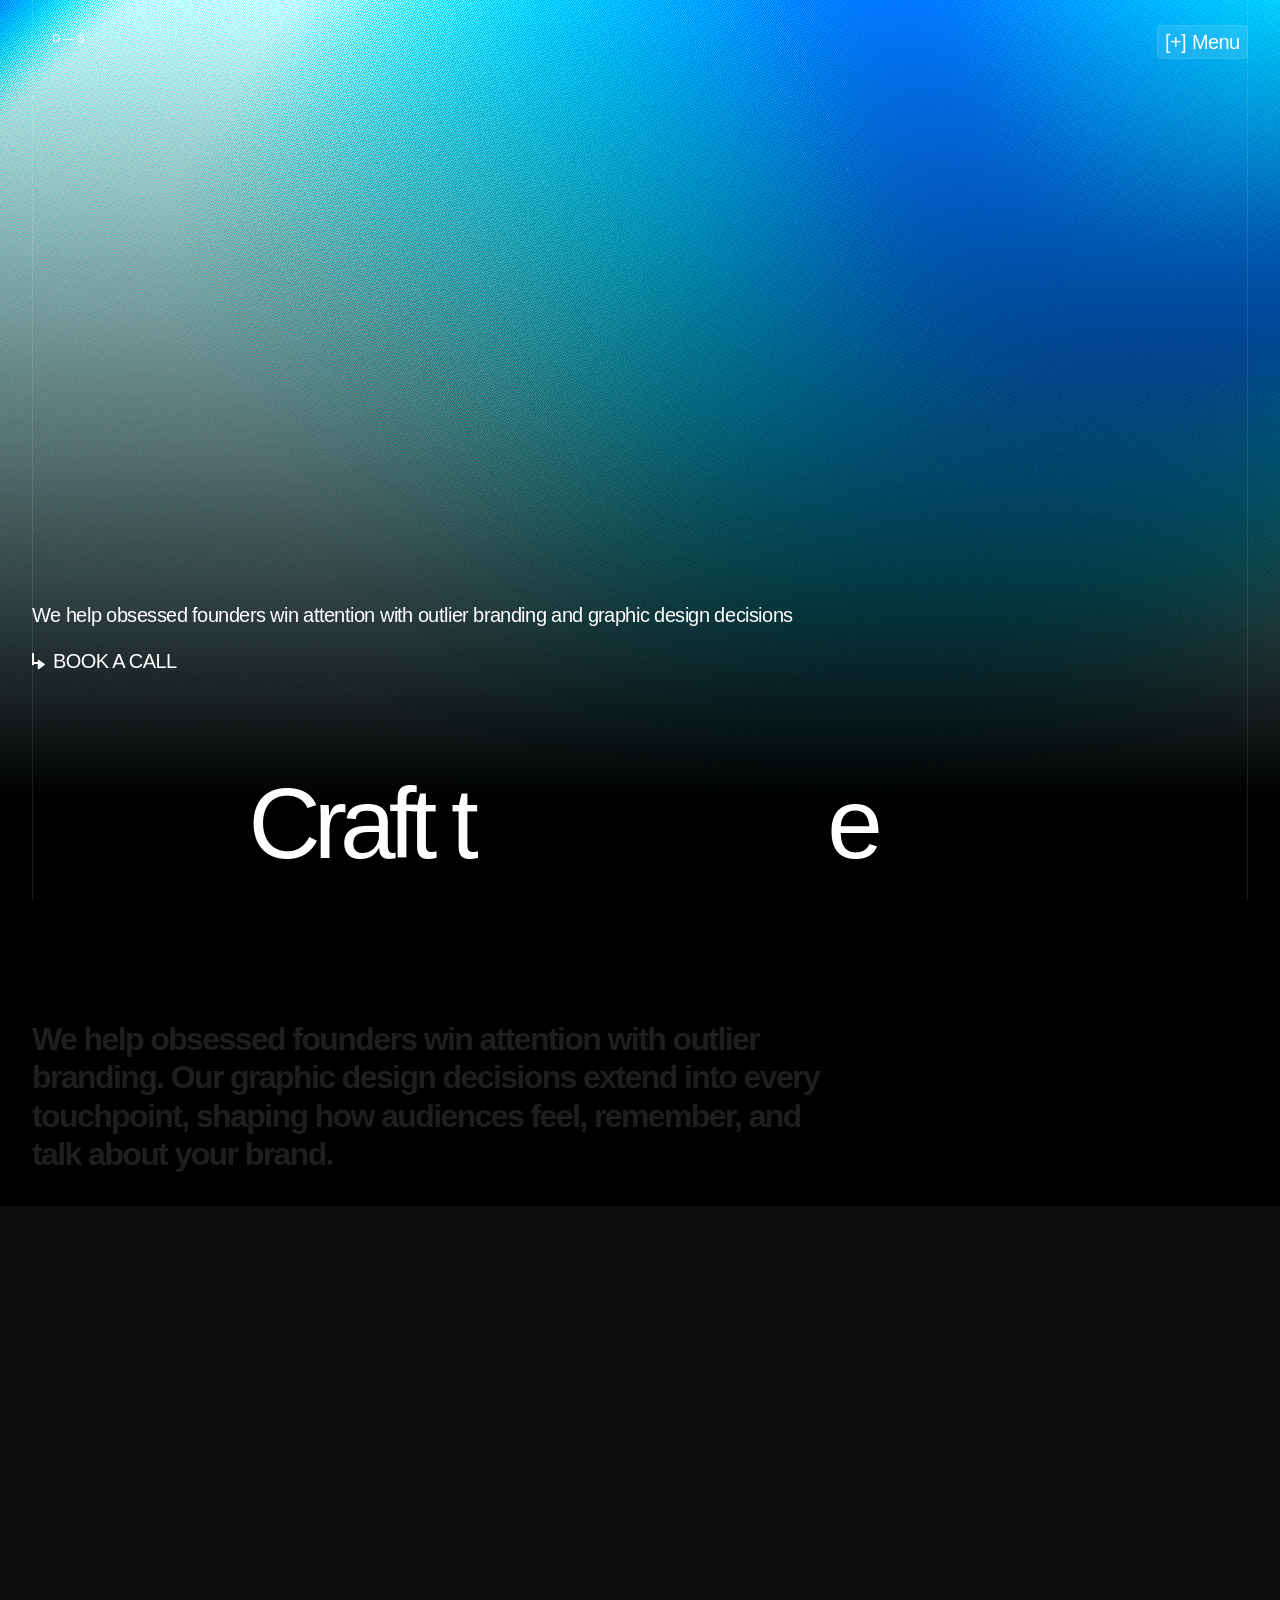
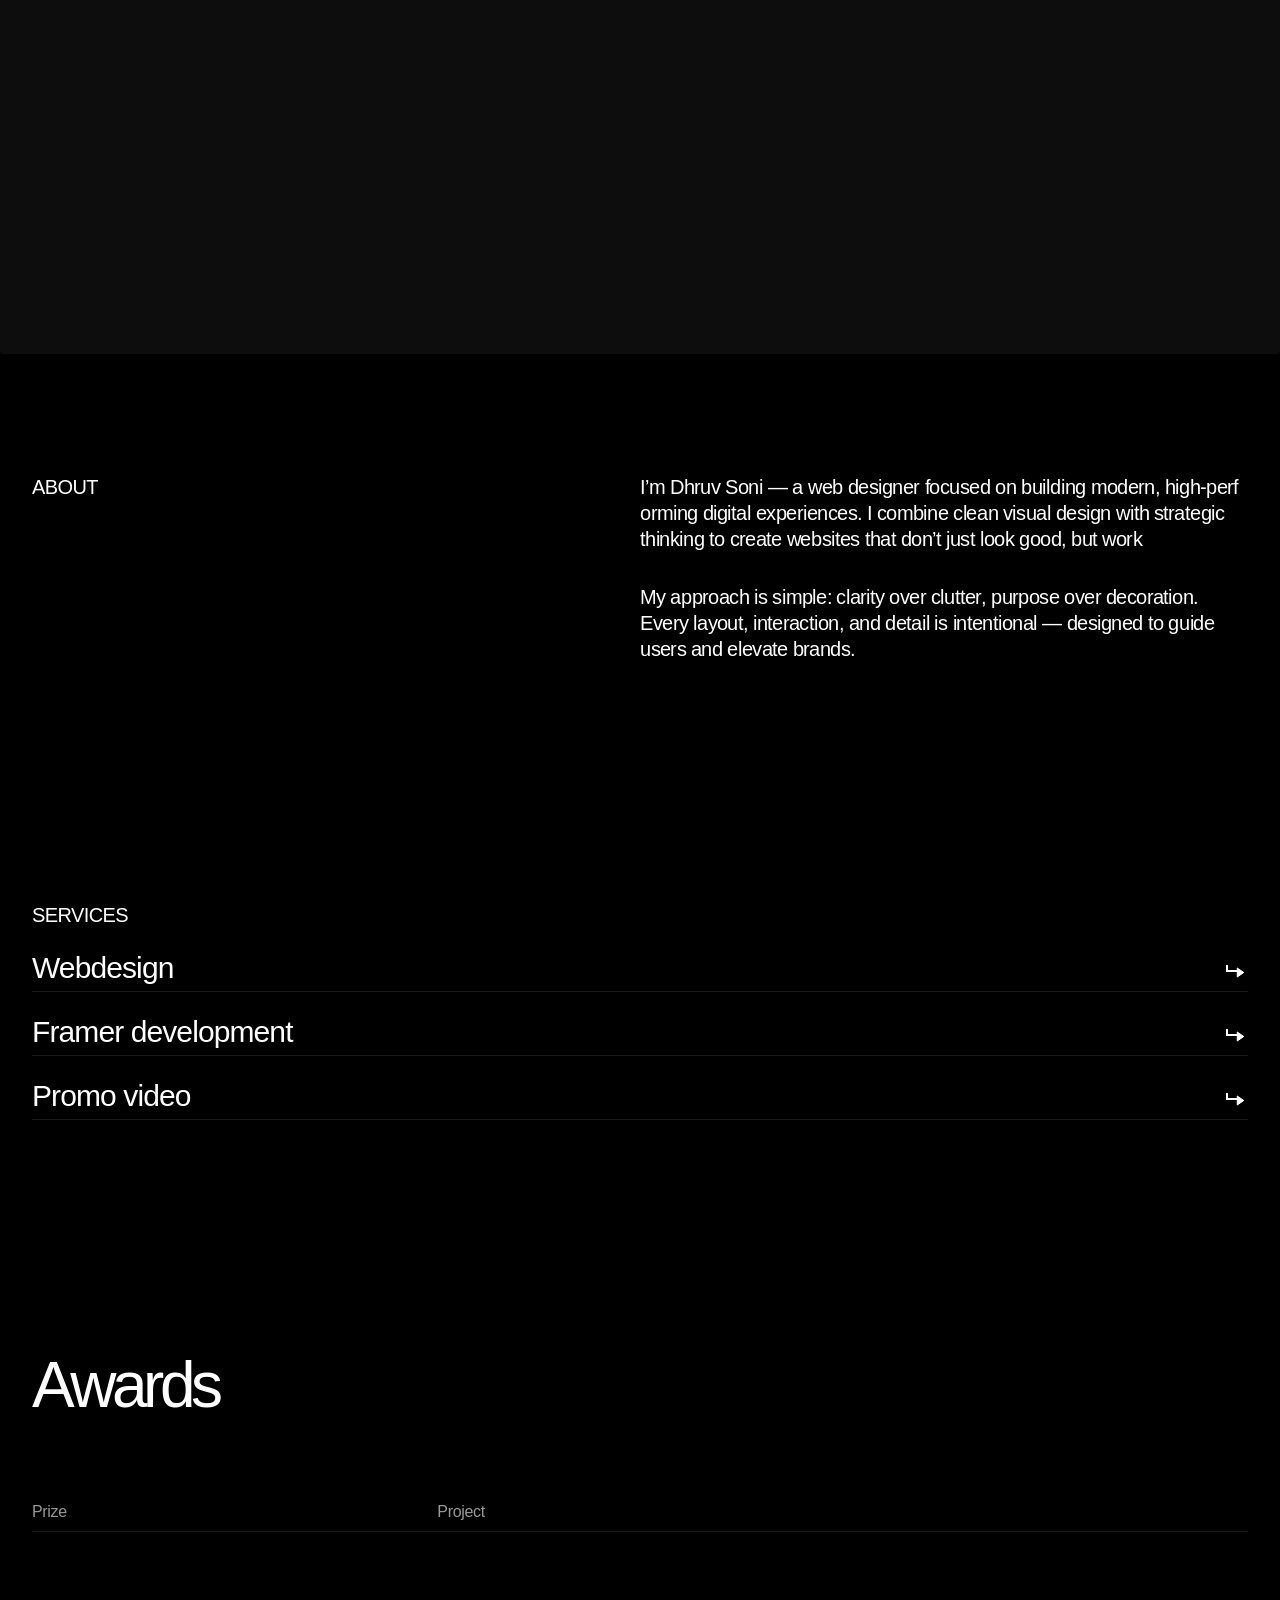
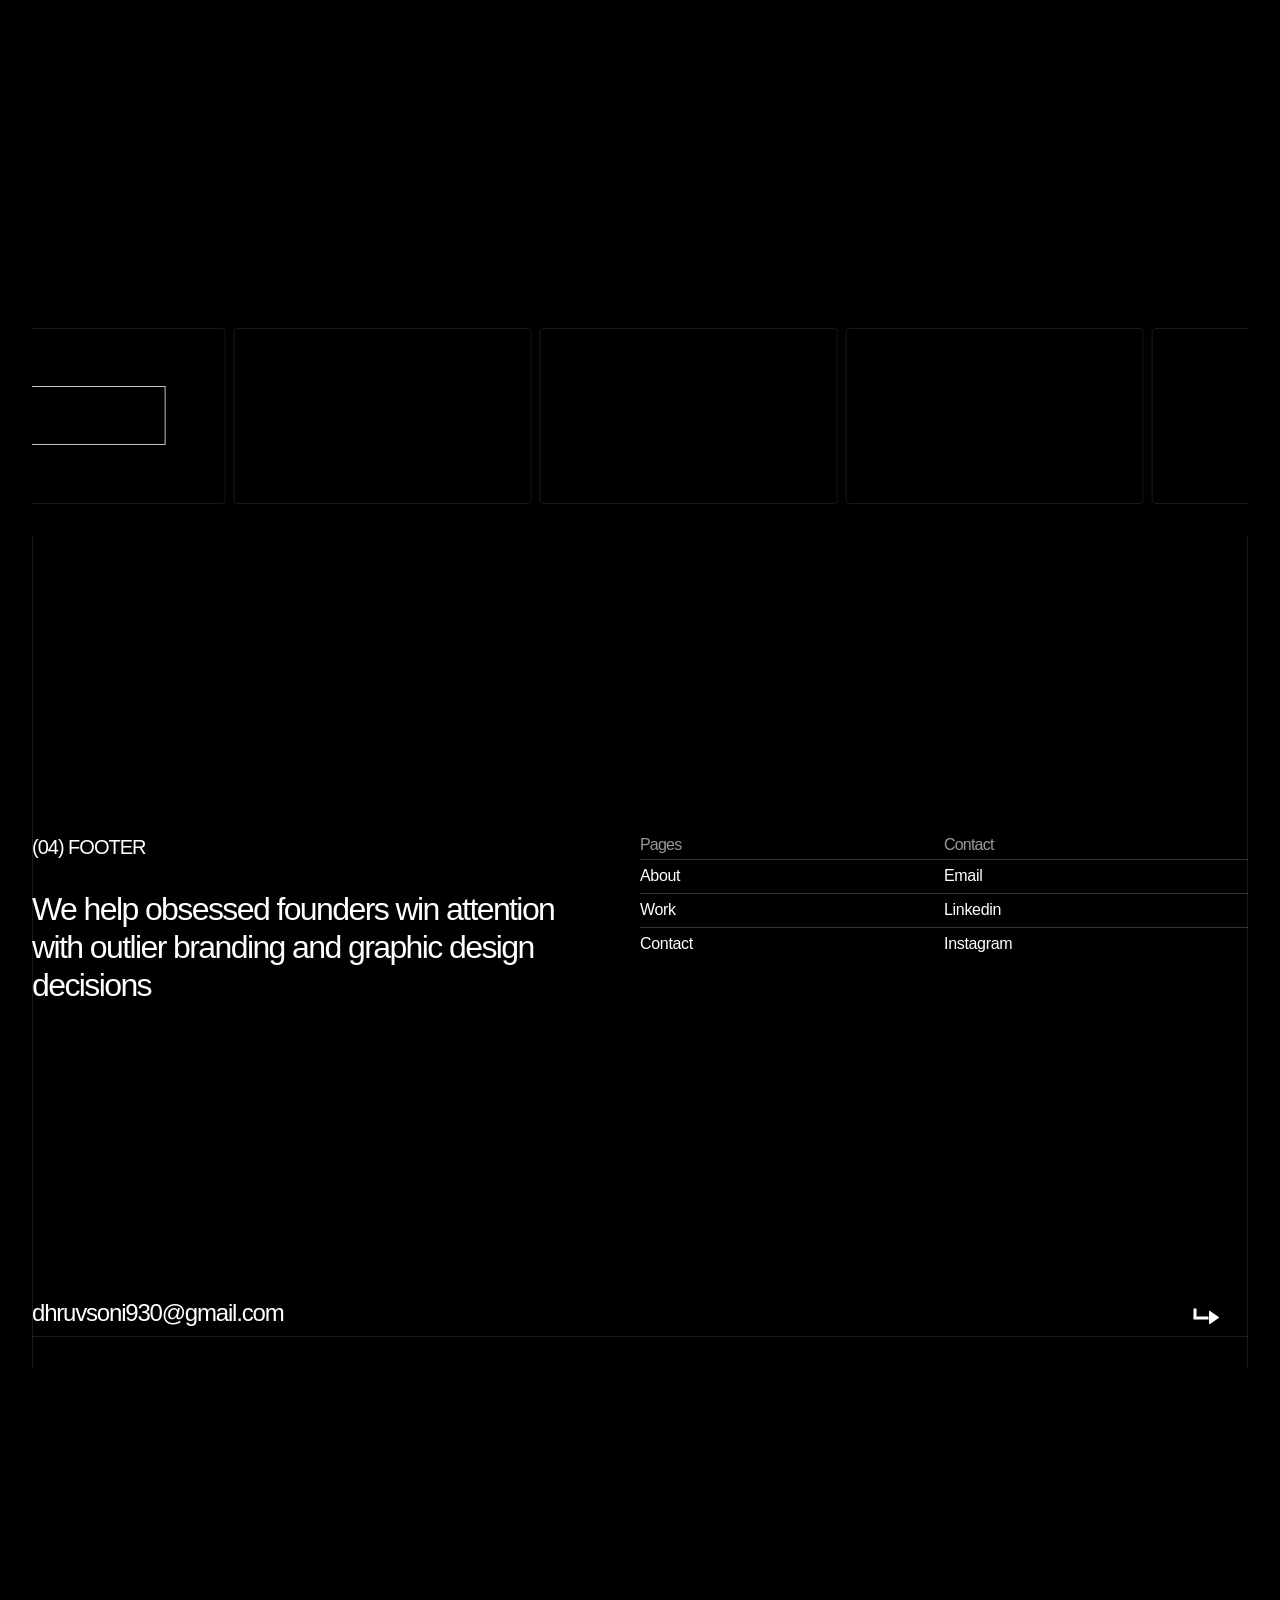
==== commit 4e08c6c8: "modify content" ====
--- a/about/index.html
+++ b/about/index.html
@@ -11,6 +11,65 @@
 (function() {
   const style = document.createElement('style');
   style.innerHTML = `
+    /* Custom Scrollbar styling */
+    html, body, [data-framer-component-type="Scroll"], [data-hide-scrollbars="true"] {
+      scrollbar-width: thin !important;
+      scrollbar-color: rgba(255, 255, 255, 0.15) #000000 !important;
+    }
+
+    ::-webkit-scrollbar,
+    html::-webkit-scrollbar,
+    body::-webkit-scrollbar,
+    [data-framer-component-type="Scroll"]::-webkit-scrollbar,
+    [data-hide-scrollbars="true"]::-webkit-scrollbar {
+      display: block !important;
+      width: 10px !important;
+      height: 10px !important;
+    }
+
+    ::-webkit-scrollbar-track,
+    html::-webkit-scrollbar-track,
+    body::-webkit-scrollbar-track,
+    [data-framer-component-type="Scroll"]::-webkit-scrollbar-track,
+    [data-hide-scrollbars="true"]::-webkit-scrollbar-track {
+      background: #000000 !important;
+      display: block !important;
+    }
+
+    ::-webkit-scrollbar-thumb,
+    html::-webkit-scrollbar-thumb,
+    body::-webkit-scrollbar-thumb,
+    [data-framer-component-type="Scroll"]::-webkit-scrollbar-thumb,
+    [data-hide-scrollbars="true"]::-webkit-scrollbar-thumb {
+      background: rgba(255, 255, 255, 0.15) !important;
+      border: 2px solid #000000 !important;
+      border-radius: 10px !important;
+      display: block !important;
+    }
+
+    ::-webkit-scrollbar-thumb:hover,
+    html::-webkit-scrollbar-thumb:hover,
+    body::-webkit-scrollbar-thumb:hover,
+    [data-framer-component-type="Scroll"]::-webkit-scrollbar-thumb:hover,
+    [data-hide-scrollbars="true"]::-webkit-scrollbar-thumb:hover {
+      background: rgba(255, 255, 255, 0.3) !important;
+    }
+
+    ::-webkit-scrollbar-corner,
+    html::-webkit-scrollbar-corner,
+    body::-webkit-scrollbar-corner,
+    [data-framer-component-type="Scroll"]::-webkit-scrollbar-corner,
+    [data-hide-scrollbars="true"]::-webkit-scrollbar-corner {
+      background: #000000 !important;
+      display: block !important;
+    }
+
+    /* Firefox scrollbar styling */
+    html {
+      scrollbar-width: thin !important;
+      scrollbar-color: rgba(255, 255, 255, 0.15) #000000 !important;
+    }
+
     /* Hide Made in Framer watermark badge */
     #__framer-badge-container, 
     .__framer-badge,
@@ -482,7 +541,7 @@
 
 	
 
-	<div id="main" data-framer-hydrate-v2="{&quot;routeId&quot;:&quot;lWna_PGlq&quot;,&quot;localeId&quot;:&quot;default&quot;,&quot;breakpoints&quot;:[{&quot;hash&quot;:&quot;185kgzf&quot;,&quot;mediaQuery&quot;:&quot;(min-width: 1200px)&quot;},{&quot;hash&quot;:&quot;y7ywyq&quot;,&quot;mediaQuery&quot;:&quot;(min-width: 810px) and (max-width: 1199.98px)&quot;},{&quot;hash&quot;:&quot;sk56p5&quot;,&quot;mediaQuery&quot;:&quot;(max-width: 809.98px)&quot;},{&quot;hash&quot;:&quot;1ben0v4&quot;,&quot;mediaQuery&quot;:&quot;(min-width: 1200px)&quot;},{&quot;hash&quot;:&quot;18zmo0k&quot;,&quot;mediaQuery&quot;:&quot;(min-width: 810px) and (max-width: 1199.98px)&quot;},{&quot;hash&quot;:&quot;w5vfvc&quot;,&quot;mediaQuery&quot;:&quot;(max-width: 809.98px)&quot;}]}" data-framer-ssr-released-at="2026-05-08T10:11:54.854Z" data-framer-page-optimized-at="2026-05-10T14:48:30.208Z" data-framer-generated-page><!--$--><style data-framer-html-style>:root body { background: var(--token-0e92647d-7873-4964-8059-2ea511ebf473, rgb(0, 0, 0)); }</style><div class="framer-VMr84 framer-qiRrt framer-C6hQW framer-ljFWM framer-Ujpt3 framer-1ben0v4" data-layout-template="true" style="min-height:100vh;width:auto"><nav class="framer-16gso6a" data-framer-layout-hint-center-x="true" data-framer-layout-hint-center-y="true" style="transform:translate(-50%, -50%)"><div class="framer-mbghpq"><!--$--><a as="a" class="framer-1771lrb framer-14am3tl" data-framer-name="LOGO" href="./"><div style="position:absolute;border-radius:inherit;corner-shape:inherit;top:0;right:0;bottom:0;left:0" data-framer-background-image-wrapper="true"><img decoding="async" width="145" height="50" src="/assets/dhruv_logo.png" alt style="display:block;width:100%;height:100%;border-radius:inherit;corner-shape:inherit;object-position:center;object-fit:cover"></div></a><!--/$--></div><div class="ssr-variant hidden-w5vfvc"><div class="framer-1u4hnl5-container"><div class="ssr-variant"><div class="framer-mbNwC framer-dwoSS framer-19x6610 framer-v-19x6610" data-framer-name="Variant 1" style="width:100%"><!--$--><div class="framer-nwxkbz-container" style="opacity:1"><!--$--><a class="framer-goEeS framer-dwoSS framer-19te5sd framer-v-19te5sd framer-1ghlmh7" data-border="true" data-framer-name="Variant 1" data-highlight="true" href="./" tabindex="0" style="--border-bottom-width:1px;--border-color:var(--token-25ff611e-f389-4073-b40d-7e2b9cf0e33c, rgba(255, 255, 255, 0.1));--border-left-width:1px;--border-right-width:1px;--border-style:solid;--border-top-width:1px;backdrop-filter:blur(2px);background-color:var(--token-25ff611e-f389-4073-b40d-7e2b9cf0e33c, rgba(255, 255, 255, 0.1));-webkit-backdrop-filter:blur(2px);border-bottom-left-radius:4px;border-bottom-right-radius:4px;border-top-left-radius:4px;border-top-right-radius:4px"><div class="framer-15wmlt2" data-framer-component-type="RichTextContainer" style="--framer-link-text-color:rgb(0, 153, 255);--framer-link-text-decoration:underline;transform:none"><p class="framer-text framer-styles-preset-f08mbp" data-styles-preset="w4IfEu02Y" dir="auto">Home</p></div></a><!--/$--></div><!--/$--><!--$--><div class="framer-lf0t3n-container" style="opacity:1"><!--$--><a class="framer-goEeS framer-dwoSS framer-19te5sd framer-v-19te5sd framer-1ghlmh7" data-border="true" data-framer-name="Variant 1" data-highlight="true" href="./work" tabindex="0" style="--border-bottom-width:1px;--border-color:var(--token-25ff611e-f389-4073-b40d-7e2b9cf0e33c, rgba(255, 255, 255, 0.1));--border-left-width:1px;--border-right-width:1px;--border-style:solid;--border-top-width:1px;backdrop-filter:blur(2px);background-color:var(--token-25ff611e-f389-4073-b40d-7e2b9cf0e33c, rgba(255, 255, 255, 0.1));-webkit-backdrop-filter:blur(2px);border-bottom-left-radius:4px;border-bottom-right-radius:4px;border-top-left-radius:4px;border-top-right-radius:4px"><div class="framer-15wmlt2" data-framer-component-type="RichTextContainer" style="--framer-link-text-color:rgb(0, 153, 255);--framer-link-text-decoration:underline;transform:none"><p class="framer-text framer-styles-preset-f08mbp" data-styles-preset="w4IfEu02Y" dir="auto">Work</p></div></a><!--/$--></div><!--/$--><!--$--><div class="framer-1k8v2wl-container" style="opacity:1"><!--$--><a class="framer-goEeS framer-dwoSS framer-19te5sd framer-v-19te5sd framer-1ghlmh7" data-border="true" data-framer-name="Variant 1" data-highlight="true" href="./services" tabindex="0" style="--border-bottom-width:1px;--border-color:var(--token-25ff611e-f389-4073-b40d-7e2b9cf0e33c, rgba(255, 255, 255, 0.1));--border-left-width:1px;--border-right-width:1px;--border-style:solid;--border-top-width:1px;backdrop-filter:blur(2px);background-color:var(--token-25ff611e-f389-4073-b40d-7e2b9cf0e33c, rgba(255, 255, 255, 0.1));-webkit-backdrop-filter:blur(2px);border-bottom-left-radius:4px;border-bottom-right-radius:4px;border-top-left-radius:4px;border-top-right-radius:4px"><div class="framer-15wmlt2" data-framer-component-type="RichTextContainer" style="--framer-link-text-color:rgb(0, 153, 255);--framer-link-text-decoration:underline;transform:none"><p class="framer-text framer-styles-preset-f08mbp" data-styles-preset="w4IfEu02Y" dir="auto">Services</p></div></a><!--/$--></div><!--/$--><!--$--><div class="framer-8pg4rg-container" style="opacity:1"><!--$--><a class="framer-goEeS framer-dwoSS framer-19te5sd framer-v-19te5sd framer-1ghlmh7" data-border="true" data-framer-name="Variant 1" data-highlight="true" href="./contact" tabindex="0" style="--border-bottom-width:1px;--border-color:var(--token-25ff611e-f389-4073-b40d-7e2b9cf0e33c, rgba(255, 255, 255, 0.1));--border-left-width:1px;--border-right-width:1px;--border-style:solid;--border-top-width:1px;backdrop-filter:blur(2px);background-color:var(--token-25ff611e-f389-4073-b40d-7e2b9cf0e33c, rgba(255, 255, 255, 0.1));-webkit-backdrop-filter:blur(2px);border-bottom-left-radius:4px;border-bottom-right-radius:4px;border-top-left-radius:4px;border-top-right-radius:4px"><div class="framer-15wmlt2" data-framer-component-type="RichTextContainer" style="--framer-link-text-color:rgb(0, 153, 255);--framer-link-text-decoration:underline;transform:none"><p class="framer-text framer-styles-preset-f08mbp" data-styles-preset="w4IfEu02Y" dir="auto">Contact</p></div></a><!--/$--></div><!--/$--><!--$--><div class="framer-6tinw5-container" style="opacity:1"><!--$--><a class="framer-goEeS framer-dwoSS framer-19te5sd framer-v-19te5sd framer-1ghlmh7" data-border="true" data-framer-name="Variant 1" data-highlight="true" href="./about" data-framer-page-link-current="true" tabindex="0" style="--border-bottom-width:1px;--border-color:var(--token-25ff611e-f389-4073-b40d-7e2b9cf0e33c, rgba(255, 255, 255, 0.1));--border-left-width:1px;--border-right-width:1px;--border-style:solid;--border-top-width:1px;backdrop-filter:blur(2px);background-color:var(--token-25ff611e-f389-4073-b40d-7e2b9cf0e33c, rgba(255, 255, 255, 0.1));-webkit-backdrop-filter:blur(2px);border-bottom-left-radius:4px;border-bottom-right-radius:4px;border-top-left-radius:4px;border-top-right-radius:4px"><div class="framer-15wmlt2" data-framer-component-type="RichTextContainer" style="--framer-link-text-color:rgb(0, 153, 255);--framer-link-text-decoration:underline;transform:none"><p class="framer-text framer-styles-preset-f08mbp" data-styles-preset="w4IfEu02Y" dir="auto">About</p></div></a><!--/$--></div><!--/$--><!--$--><div class="framer-kfk7va-container" style="opacity:0"><!--$--><a class="framer-goEeS framer-dwoSS framer-19te5sd framer-v-19te5sd framer-1ghlmh7" data-border="true" data-framer-name="Variant 1" data-highlight="true" href="./about" data-framer-page-link-current="true" tabindex="0" style="--border-bottom-width:1px;--border-color:var(--token-25ff611e-f389-4073-b40d-7e2b9cf0e33c, rgba(255, 255, 255, 0.1));--border-left-width:1px;--border-right-width:1px;--border-style:solid;--border-top-width:1px;backdrop-filter:blur(2px);background-color:var(--token-25ff611e-f389-4073-b40d-7e2b9cf0e33c, rgba(255, 255, 255, 0.1));-webkit-backdrop-filter:blur(2px);border-bottom-left-radius:4px;border-bottom-right-radius:4px;border-top-left-radius:4px;border-top-right-radius:4px"><div class="framer-waxn83" data-framer-component-type="RichTextContainer" style="--framer-link-text-color:rgb(0, 153, 255);--framer-link-text-decoration:underline;transform:none"><p class="framer-text framer-styles-preset-f08mbp" data-styles-preset="w4IfEu02Y" dir="auto">[+]</p></div><div class="framer-15wmlt2" data-framer-component-type="RichTextContainer" style="--framer-link-text-color:rgb(0, 153, 255);--framer-link-text-decoration:underline;transform:none"><p class="framer-text framer-styles-preset-f08mbp" data-styles-preset="w4IfEu02Y" dir="auto">Menu</p></div></a><!--/$--></div><!--/$--></div></div></div></div><div class="ssr-variant hidden-18zmo0k hidden-1ben0v4"><div class="framer-1u4hnl5-container"><div class="framer-mbNwC framer-dwoSS framer-19x6610 framer-v-2pzsct" data-framer-name="Variant 3" style="width:100%"><div class="framer-1yoz165" data-border="true" data-highlight="true" tabindex="0" style="--border-bottom-width:1px;--border-color:rgba(255, 255, 255, 0.1);--border-left-width:1px;--border-right-width:1px;--border-style:solid;--border-top-width:1px;backdrop-filter:blur(2px);background-color:rgba(255, 255, 255, 0.1);-webkit-backdrop-filter:blur(2px);border-bottom-left-radius:4px;border-bottom-right-radius:4px;border-top-left-radius:4px;border-top-right-radius:4px"><div class="framer-1gajo1v" data-framer-component-type="RichTextContainer" style="--framer-link-text-color:rgb(0, 153, 255);--framer-link-text-decoration:underline;transform:none"><p class="framer-text framer-styles-preset-f08mbp" data-styles-preset="w4IfEu02Y" dir="auto">[+]</p></div><div class="framer-18xom3z" data-framer-component-type="RichTextContainer" style="--framer-link-text-color:rgb(0, 153, 255);--framer-link-text-decoration:underline;transform:none"><p class="framer-text framer-styles-preset-f08mbp" data-styles-preset="w4IfEu02Y" dir="auto">Menu</p></div><div class="framer-dgoht0-container" data-code-component-plugin-id="84d4c1"><!--$--><div style="width:100%;height:100%;position:relative"><audio src="https://framerusercontent.com/assets/S7qDI95HVrQwQoBBQRsQQzJ6Ino.wav" style="display:none"></audio><div style="width:100%;height:100%;cursor:pointer"></div></div><!--/$--></div></div></div></div></div></nav><style data-framer-html-style>html body { background: var(--token-4dd53c84-5711-4eba-9d06-75a1b4595003, rgb(255, 255, 255)); }</style><div data-framer-root class="framer-LJtWS framer-dwoSS framer-185kgzf" style="min-height:100vh;width:auto;display:contents"><section class="framer-1ifahy5" data-framer-name="Hero"><div class="framer-1lk6vt5"><div class="framer-oaoyj3"><div class="framer-1bkdyy6" data-framer-component-type="RichTextContainer" style="transform:none"><p class="framer-text framer-styles-preset-f08mbp" data-styles-preset="w4IfEu02Y" dir="auto"><span style="white-space:nowrap"><span style="display:inline-block;opacity:0.001;transform:translateX(0px) translateY(-2px) scale(1) rotate(0deg) skewX(0deg) skewY(0deg)">W</span><span style="display:inline-block;opacity:0.001;transform:translateX(0px) translateY(-2px) scale(1) rotate(0deg) skewX(0deg) skewY(0deg)">e</span></span> <span style="white-space:nowrap"><span style="display:inline-block;opacity:0.001;transform:translateX(0px) translateY(-2px) scale(1) rotate(0deg) skewX(0deg) skewY(0deg)">h</span><span style="display:inline-block;opacity:0.001;transform:translateX(0px) translateY(-2px) scale(1) rotate(0deg) skewX(0deg) skewY(0deg)">e</span><span style="display:inline-block;opacity:0.001;transform:translateX(0px) translateY(-2px) scale(1) rotate(0deg) skewX(0deg) skewY(0deg)">l</span><span style="display:inline-block;opacity:0.001;transform:translateX(0px) translateY(-2px) scale(1) rotate(0deg) skewX(0deg) skewY(0deg)">p</span></span> <span style="white-space:nowrap"><span style="display:inline-block;opacity:0.001;transform:translateX(0px) translateY(-2px) scale(1) rotate(0deg) skewX(0deg) skewY(0deg)">o</span><span style="display:inline-block;opacity:0.001;transform:translateX(0px) translateY(-2px) scale(1) rotate(0deg) skewX(0deg) skewY(0deg)">b</span><span style="display:inline-block;opacity:0.001;transform:translateX(0px) translateY(-2px) scale(1) rotate(0deg) skewX(0deg) skewY(0deg)">s</span><span style="display:inline-block;opacity:0.001;transform:translateX(0px) translateY(-2px) scale(1) rotate(0deg) skewX(0deg) skewY(0deg)">e</span><span style="display:inline-block;opacity:0.001;transform:translateX(0px) translateY(-2px) scale(1) rotate(0deg) skewX(0deg) skewY(0deg)">s</span><span style="display:inline-block;opacity:0.001;transform:translateX(0px) translateY(-2px) scale(1) rotate(0deg) skewX(0deg) skewY(0deg)">s</span><span style="display:inline-block;opacity:0.001;transform:translateX(0px) translateY(-2px) scale(1) rotate(0deg) skewX(0deg) skewY(0deg)">e</span><span style="display:inline-block;opacity:0.001;transform:translateX(0px) translateY(-2px) scale(1) rotate(0deg) skewX(0deg) skewY(0deg)">d</span></span> <span style="white-space:nowrap"><span style="display:inline-block;opacity:0.001;transform:translateX(0px) translateY(-2px) scale(1) rotate(0deg) skewX(0deg) skewY(0deg)">f</span><span style="display:inline-block;opacity:0.001;transform:translateX(0px) translateY(-2px) scale(1) rotate(0deg) skewX(0deg) skewY(0deg)">o</span><span style="display:inline-block;opacity:0.001;transform:translateX(0px) translateY(-2px) scale(1) rotate(0deg) skewX(0deg) skewY(0deg)">u</span><span style="display:inline-block;opacity:0.001;transform:translateX(0px) translateY(-2px) scale(1) rotate(0deg) skewX(0deg) skewY(0deg)">n</span><span style="display:inline-block;opacity:0.001;transform:translateX(0px) translateY(-2px) scale(1) rotate(0deg) skewX(0deg) skewY(0deg)">d</span><span style="display:inline-block;opacity:0.001;transform:translateX(0px) translateY(-2px) scale(1) rotate(0deg) skewX(0deg) skewY(0deg)">e</span><span style="display:inline-block;opacity:0.001;transform:translateX(0px) translateY(-2px) scale(1) rotate(0deg) skewX(0deg) skewY(0deg)">r</span><span style="display:inline-block;opacity:0.001;transform:translateX(0px) translateY(-2px) scale(1) rotate(0deg) skewX(0deg) skewY(0deg)">s</span></span> <span style="white-space:nowrap"><span style="display:inline-block;opacity:0.001;transform:translateX(0px) translateY(-2px) scale(1) rotate(0deg) skewX(0deg) skewY(0deg)">w</span><span style="display:inline-block;opacity:0.001;transform:translateX(0px) translateY(-2px) scale(1) rotate(0deg) skewX(0deg) skewY(0deg)">i</span><span style="display:inline-block;opacity:0.001;transform:translateX(0px) translateY(-2px) scale(1) rotate(0deg) skewX(0deg) skewY(0deg)">n</span></span> <span style="white-space:nowrap"><span style="display:inline-block;opacity:0.001;transform:translateX(0px) translateY(-2px) scale(1) rotate(0deg) skewX(0deg) skewY(0deg)">a</span><span style="display:inline-block;opacity:0.001;transform:translateX(0px) translateY(-2px) scale(1) rotate(0deg) skewX(0deg) skewY(0deg)">t</span><span style="display:inline-block;opacity:0.001;transform:translateX(0px) translateY(-2px) scale(1) rotate(0deg) skewX(0deg) skewY(0deg)">t</span><span style="display:inline-block;opacity:0.001;transform:translateX(0px) translateY(-2px) scale(1) rotate(0deg) skewX(0deg) skewY(0deg)">e</span><span style="display:inline-block;opacity:0.001;transform:translateX(0px) translateY(-2px) scale(1) rotate(0deg) skewX(0deg) skewY(0deg)">n</span><span style="display:inline-block;opacity:0.001;transform:translateX(0px) translateY(-2px) scale(1) rotate(0deg) skewX(0deg) skewY(0deg)">t</span><span style="display:inline-block;opacity:0.001;transform:translateX(0px) translateY(-2px) scale(1) rotate(0deg) skewX(0deg) skewY(0deg)">i</span><span style="display:inline-block;opacity:0.001;transform:translateX(0px) translateY(-2px) scale(1) rotate(0deg) skewX(0deg) skewY(0deg)">o</span><span style="display:inline-block;opacity:0.001;transform:translateX(0px) translateY(-2px) scale(1) rotate(0deg) skewX(0deg) skewY(0deg)">n</span></span> <span style="white-space:nowrap"><span style="display:inline-block;opacity:0.001;transform:translateX(0px) translateY(-2px) scale(1) rotate(0deg) skewX(0deg) skewY(0deg)">w</span><span style="display:inline-block;opacity:0.001;transform:translateX(0px) translateY(-2px) scale(1) rotate(0deg) skewX(0deg) skewY(0deg)">i</span><span style="display:inline-block;opacity:0.001;transform:translateX(0px) translateY(-2px) scale(1) rotate(0deg) skewX(0deg) skewY(0deg)">t</span><span style="display:inline-block;opacity:0.001;transform:translateX(0px) translateY(-2px) scale(1) rotate(0deg) skewX(0deg) skewY(0deg)">h</span></span> <span style="white-space:nowrap"><span style="display:inline-block;opacity:0.001;transform:translateX(0px) translateY(-2px) scale(1) rotate(0deg) skewX(0deg) skewY(0deg)">o</span><span style="display:inline-block;opacity:0.001;transform:translateX(0px) translateY(-2px) scale(1) rotate(0deg) skewX(0deg) skewY(0deg)">u</span><span style="display:inline-block;opacity:0.001;transform:translateX(0px) translateY(-2px) scale(1) rotate(0deg) skewX(0deg) skewY(0deg)">t</span><span style="display:inline-block;opacity:0.001;transform:translateX(0px) translateY(-2px) scale(1) rotate(0deg) skewX(0deg) skewY(0deg)">l</span><span style="display:inline-block;opacity:0.001;transform:translateX(0px) translateY(-2px) scale(1) rotate(0deg) skewX(0deg) skewY(0deg)">i</span><span style="display:inline-block;opacity:0.001;transform:translateX(0px) translateY(-2px) scale(1) rotate(0deg) skewX(0deg) skewY(0deg)">e</span><span style="display:inline-block;opacity:0.001;transform:translateX(0px) translateY(-2px) scale(1) rotate(0deg) skewX(0deg) skewY(0deg)">r</span></span> <span style="white-space:nowrap"><span style="display:inline-block;opacity:0.001;transform:translateX(0px) translateY(-2px) scale(1) rotate(0deg) skewX(0deg) skewY(0deg)">b</span><span style="display:inline-block;opacity:0.001;transform:translateX(0px) translateY(-2px) scale(1) rotate(0deg) skewX(0deg) skewY(0deg)">r</span><span style="display:inline-block;opacity:0.001;transform:translateX(0px) translateY(-2px) scale(1) rotate(0deg) skewX(0deg) skewY(0deg)">a</span><span style="display:inline-block;opacity:0.001;transform:translateX(0px) translateY(-2px) scale(1) rotate(0deg) skewX(0deg) skewY(0deg)">n</span><span style="display:inline-block;opacity:0.001;transform:translateX(0px) translateY(-2px) scale(1) rotate(0deg) skewX(0deg) skewY(0deg)">d</span><span style="display:inline-block;opacity:0.001;transform:translateX(0px) translateY(-2px) scale(1) rotate(0deg) skewX(0deg) skewY(0deg)">i</span><span style="display:inline-block;opacity:0.001;transform:translateX(0px) translateY(-2px) scale(1) rotate(0deg) skewX(0deg) skewY(0deg)">n</span><span style="display:inline-block;opacity:0.001;transform:translateX(0px) translateY(-2px) scale(1) rotate(0deg) skewX(0deg) skewY(0deg)">g</span></span> <span style="white-space:nowrap"><span style="display:inline-block;opacity:0.001;transform:translateX(0px) translateY(-2px) scale(1) rotate(0deg) skewX(0deg) skewY(0deg)">a</span><span style="display:inline-block;opacity:0.001;transform:translateX(0px) translateY(-2px) scale(1) rotate(0deg) skewX(0deg) skewY(0deg)">n</span><span style="display:inline-block;opacity:0.001;transform:translateX(0px) translateY(-2px) scale(1) rotate(0deg) skewX(0deg) skewY(0deg)">d</span></span> <span style="white-space:nowrap"><span style="display:inline-block;opacity:0.001;transform:translateX(0px) translateY(-2px) scale(1) rotate(0deg) skewX(0deg) skewY(0deg)">g</span><span style="display:inline-block;opacity:0.001;transform:translateX(0px) translateY(-2px) scale(1) rotate(0deg) skewX(0deg) skewY(0deg)">r</span><span style="display:inline-block;opacity:0.001;transform:translateX(0px) translateY(-2px) scale(1) rotate(0deg) skewX(0deg) skewY(0deg)">a</span><span style="display:inline-block;opacity:0.001;transform:translateX(0px) translateY(-2px) scale(1) rotate(0deg) skewX(0deg) skewY(0deg)">p</span><span style="display:inline-block;opacity:0.001;transform:translateX(0px) translateY(-2px) scale(1) rotate(0deg) skewX(0deg) skewY(0deg)">h</span><span style="display:inline-block;opacity:0.001;transform:translateX(0px) translateY(-2px) scale(1) rotate(0deg) skewX(0deg) skewY(0deg)">i</span><span style="display:inline-block;opacity:0.001;transform:translateX(0px) translateY(-2px) scale(1) rotate(0deg) skewX(0deg) skewY(0deg)">c</span></span> <span style="white-space:nowrap"><span style="display:inline-block;opacity:0.001;transform:translateX(0px) translateY(-2px) scale(1) rotate(0deg) skewX(0deg) skewY(0deg)">d</span><span style="display:inline-block;opacity:0.001;transform:translateX(0px) translateY(-2px) scale(1) rotate(0deg) skewX(0deg) skewY(0deg)">e</span><span style="display:inline-block;opacity:0.001;transform:translateX(0px) translateY(-2px) scale(1) rotate(0deg) skewX(0deg) skewY(0deg)">s</span><span style="display:inline-block;opacity:0.001;transform:translateX(0px) translateY(-2px) scale(1) rotate(0deg) skewX(0deg) skewY(0deg)">i</span><span style="display:inline-block;opacity:0.001;transform:translateX(0px) translateY(-2px) scale(1) rotate(0deg) skewX(0deg) skewY(0deg)">g</span><span style="display:inline-block;opacity:0.001;transform:translateX(0px) translateY(-2px) scale(1) rotate(0deg) skewX(0deg) skewY(0deg)">n</span></span> <span style="white-space:nowrap"><span style="display:inline-block;opacity:0.001;transform:translateX(0px) translateY(-2px) scale(1) rotate(0deg) skewX(0deg) skewY(0deg)">d</span><span style="display:inline-block;opacity:0.001;transform:translateX(0px) translateY(-2px) scale(1) rotate(0deg) skewX(0deg) skewY(0deg)">e</span><span style="display:inline-block;opacity:0.001;transform:translateX(0px) translateY(-2px) scale(1) rotate(0deg) skewX(0deg) skewY(0deg)">c</span><span style="display:inline-block;opacity:0.001;transform:translateX(0px) translateY(-2px) scale(1) rotate(0deg) skewX(0deg) skewY(0deg)">i</span><span style="display:inline-block;opacity:0.001;transform:translateX(0px) translateY(-2px) scale(1) rotate(0deg) skewX(0deg) skewY(0deg)">s</span><span style="display:inline-block;opacity:0.001;transform:translateX(0px) translateY(-2px) scale(1) rotate(0deg) skewX(0deg) skewY(0deg)">i</span><span style="display:inline-block;opacity:0.001;transform:translateX(0px) translateY(-2px) scale(1) rotate(0deg) skewX(0deg) skewY(0deg)">o</span><span style="display:inline-block;opacity:0.001;transform:translateX(0px) translateY(-2px) scale(1) rotate(0deg) skewX(0deg) skewY(0deg)">n</span><span style="display:inline-block;opacity:0.001;transform:translateX(0px) translateY(-2px) scale(1) rotate(0deg) skewX(0deg) skewY(0deg)">s</span></span></p></div><div class="framer-zykg7f"><div class="ssr-variant"><div class="framer-1n6p10a-container" data-framer-appear-id="1n6p10a" style="opacity:0.001;transform:translateY(-5px)"><!--$--><a class="framer-Rl1QB framer-dwoSS framer-k2xdaq framer-v-k2xdaq framer-1mrsdhi" data-framer-name="Variant 1" data-highlight="true" href="mailto:dhruvsoni930@gmail.com" rel="noopener" tabindex="0" style="height:100%;width:100%"><div class="framer-r6051n"><div class="framer-3k5tim"><div class="framer-16ik74o" style="background-color:var(--token-4dd53c84-5711-4eba-9d06-75a1b4595003, rgb(255, 255, 255))"></div><div data-framer-component-type="SVG" parentsize="0" _constraints="[object Object]" rotation="0" shadows class="framer-1a8uyob" aria-hidden="true" style="image-rendering:pixelated;flex-shrink:0"><div class="svgContainer" style="width:100%;height:100%;aspect-ratio:inherit"><svg style="width:100%;height:100%;overflow: visible;"><use href="#svg3890778_435"/></svg></div></div></div><div class="framer-1fxo4o6" data-framer-name="1" style="background-color:var(--token-4dd53c84-5711-4eba-9d06-75a1b4595003, rgb(255, 255, 255));opacity:1"></div></div><div class="framer-o8rm65" data-framer-component-type="RichTextContainer" style="--framer-link-text-color:rgb(0, 153, 255);--framer-link-text-decoration:underline;transform:translateY(-50%)"><p class="framer-text framer-styles-preset-f08mbp" data-styles-preset="w4IfEu02Y" dir="auto">BOOK A CALL</p></div><div class="framer-fzd4h0-container" data-code-component-plugin-id="84d4c1"><!--$--><div style="width:100%;height:100%;position:relative"><audio src="https://framerusercontent.com/assets/S7qDI95HVrQwQoBBQRsQQzJ6Ino.wav" style="display:none"></audio><div style="width:100%;height:100%;cursor:pointer"></div></div><!--/$--></div></a><!--/$--></div></div></div></div><div class="framer-273nd1 hidden-y7ywyq hidden-sk56p5" data-framer-component-type="RichTextContainer" style="transform:none"><p dir="auto" style="--font-selector:RlI7SW50ZXJEaXNwbGF5LU1lZGl1bQ==;--framer-font-family:&quot;Inter Display&quot;, &quot;Inter Display Placeholder&quot;, sans-serif;--framer-font-size:20px;--framer-font-weight:500;--framer-letter-spacing:-0.01em;--framer-line-height:1.1em;--framer-text-alignment:left;--framer-text-color:var(--token-0e92647d-7873-4964-8059-2ea511ebf473, rgb(17, 24, 56))" class="framer-text">Since 2012</p></div></div><div class="framer-u60iqc"><div class="framer-1oq7ujs-container"><!--$--><div class="ssr-variant hidden-sk56p5"><div class="random-word-appear" style="display:flex;justify-content:center;align-items:center;height:auto;width:100%;background-color:transparent"><h1 style="margin:0;color:var(--token-4dd53c84-5711-4eba-9d06-75a1b4595003, rgb(255, 255, 255));font-size:157px;line-height:1em;font-weight:400;font-family:&quot;Geist&quot;, &quot;Geist Placeholder&quot;, sans-serif;font-style:normal;letter-spacing:-0.07em;margin-block:0;margin-inline:0;padding:0">Craft trough Design</h1></div></div><div class="ssr-variant hidden-y7ywyq hidden-185kgzf"><div class="random-word-appear" style="display:flex;justify-content:center;align-items:center;height:auto;width:100%;background-color:transparent"><h1 style="margin:0;color:var(--token-4dd53c84-5711-4eba-9d06-75a1b4595003, rgb(255, 255, 255));font-size:100px;line-height:0.9em;font-weight:400;font-family:&quot;Geist&quot;, &quot;Geist Placeholder&quot;, sans-serif;font-style:normal;letter-spacing:-0.07em;margin-block:0;margin-inline:0;padding:0">Craft trough Design</h1></div></div><!--/$--></div></div></section><section class="framer-psypcx"><div class="framer-1abnov8 hidden-y7ywyq hidden-sk56p5" data-framer-component-type="RichTextContainer" style="transform:none"><p class="framer-text framer-styles-preset-f08mbp" data-styles-preset="w4IfEu02Y" dir="auto">QUICK INTRO</p></div><div class="framer-1n4jtmx"><div class="framer-z7kcur-container"><!--$--><div class="ssr-variant hidden-y7ywyq hidden-sk56p5"><p style="font-family:&quot;Geist&quot;, &quot;Geist Placeholder&quot;, sans-serif;font-size:40px;font-style:normal;font-weight:500;letter-spacing:-0.06em;line-height:1.2em;text-align:left;color:var(--token-4dd53c84-5711-4eba-9d06-75a1b4595003, rgb(255, 255, 255));margin:0;padding:0"><span style="will-change:opacity;opacity:0.12">We</span><span style="will-change:opacity;opacity:0.12"> </span><span style="will-change:opacity;opacity:0.12">help</span><span style="will-change:opacity;opacity:0.12"> </span><span style="will-change:opacity;opacity:0.12">obsessed</span><span style="will-change:opacity;opacity:0.12"> </span><span style="will-change:opacity;opacity:0.12">founders</span><span style="will-change:opacity;opacity:0.12"> </span><span style="will-change:opacity;opacity:0.12">win</span><span style="will-change:opacity;opacity:0.12"> </span><span style="will-change:opacity;opacity:0.12">attention</span><span style="will-change:opacity;opacity:0.12"> </span><span style="will-change:opacity;opacity:0.12">with</span><span style="will-change:opacity;opacity:0.12"> </span><span style="will-change:opacity;opacity:0.12">outlier</span><span style="will-change:opacity;opacity:0.12"> </span><span style="will-change:opacity;opacity:0.12">branding.</span><span style="will-change:opacity;opacity:0.12"> </span><span style="will-change:opacity;opacity:0.12">Our</span><span style="will-change:opacity;opacity:0.12"> </span><span style="will-change:opacity;opacity:0.12">graphic</span><span style="will-change:opacity;opacity:0.12"> </span><span style="will-change:opacity;opacity:0.12">design</span><span style="will-change:opacity;opacity:0.12"> </span><span style="will-change:opacity;opacity:0.12">decisions</span><span style="will-change:opacity;opacity:0.12"> </span><span style="will-change:opacity;opacity:0.12">extend</span><span style="will-change:opacity;opacity:0.12"> </span><span style="will-change:opacity;opacity:0.12">into</span><span style="will-change:opacity;opacity:0.12"> </span><span style="will-change:opacity;opacity:0.12">every</span><span style="will-change:opacity;opacity:0.12"> </span><span style="will-change:opacity;opacity:0.12">touchpoint,</span><span style="will-change:opacity;opacity:0.12"> </span><span style="will-change:opacity;opacity:0.12">shaping</span><span style="will-change:opacity;opacity:0.12"> </span><span style="will-change:opacity;opacity:0.12">how</span><span style="will-change:opacity;opacity:0.12"> </span><span style="will-change:opacity;opacity:0.12">audiences</span><span style="will-change:opacity;opacity:0.12"> </span><span style="will-change:opacity;opacity:0.12">feel,</span><span style="will-change:opacity;opacity:0.12"> </span><span style="will-change:opacity;opacity:0.12">remember,</span><span style="will-change:opacity;opacity:0.12"> </span><span style="will-change:opacity;opacity:0.12">and</span><span style="will-change:opacity;opacity:0.12"> </span><span style="will-change:opacity;opacity:0.12">talk</span><span style="will-change:opacity;opacity:0.12"> </span><span style="will-change:opacity;opacity:0.12">about</span><span style="will-change:opacity;opacity:0.12"> </span><span style="will-change:opacity;opacity:0.12">your</span><span style="will-change:opacity;opacity:0.12"> </span><span style="will-change:opacity;opacity:0.12">brand.</span><span style="will-change:opacity;opacity:0.12"> </span></p></div><div class="ssr-variant hidden-185kgzf"><p style="font-family:&quot;Geist&quot;, &quot;Geist Placeholder&quot;, sans-serif;font-size:32px;font-style:normal;font-weight:600;letter-spacing:-0.05em;line-height:1.2em;text-align:left;color:var(--token-4dd53c84-5711-4eba-9d06-75a1b4595003, rgb(255, 255, 255));margin:0;padding:0"><span style="will-change:opacity;opacity:0.12">We</span><span style="will-change:opacity;opacity:0.12"> </span><span style="will-change:opacity;opacity:0.12">help</span><span style="will-change:opacity;opacity:0.12"> </span><span style="will-change:opacity;opacity:0.12">obsessed</span><span style="will-change:opacity;opacity:0.12"> </span><span style="will-change:opacity;opacity:0.12">founders</span><span style="will-change:opacity;opacity:0.12"> </span><span style="will-change:opacity;opacity:0.12">win</span><span style="will-change:opacity;opacity:0.12"> </span><span style="will-change:opacity;opacity:0.12">attention</span><span style="will-change:opacity;opacity:0.12"> </span><span style="will-change:opacity;opacity:0.12">with</span><span style="will-change:opacity;opacity:0.12"> </span><span style="will-change:opacity;opacity:0.12">outlier</span><span style="will-change:opacity;opacity:0.12"> </span><span style="will-change:opacity;opacity:0.12">branding.</span><span style="will-change:opacity;opacity:0.12"> </span><span style="will-change:opacity;opacity:0.12">Our</span><span style="will-change:opacity;opacity:0.12"> </span><span style="will-change:opacity;opacity:0.12">graphic</span><span style="will-change:opacity;opacity:0.12"> </span><span style="will-change:opacity;opacity:0.12">design</span><span style="will-change:opacity;opacity:0.12"> </span><span style="will-change:opacity;opacity:0.12">decisions</span><span style="will-change:opacity;opacity:0.12"> </span><span style="will-change:opacity;opacity:0.12">extend</span><span style="will-change:opacity;opacity:0.12"> </span><span style="will-change:opacity;opacity:0.12">into</span><span style="will-change:opacity;opacity:0.12"> </span><span style="will-change:opacity;opacity:0.12">every</span><span style="will-change:opacity;opacity:0.12"> </span><span style="will-change:opacity;opacity:0.12">touchpoint,</span><span style="will-change:opacity;opacity:0.12"> </span><span style="will-change:opacity;opacity:0.12">shaping</span><span style="will-change:opacity;opacity:0.12"> </span><span style="will-change:opacity;opacity:0.12">how</span><span style="will-change:opacity;opacity:0.12"> </span><span style="will-change:opacity;opacity:0.12">audiences</span><span style="will-change:opacity;opacity:0.12"> </span><span style="will-change:opacity;opacity:0.12">feel,</span><span style="will-change:opacity;opacity:0.12"> </span><span style="will-change:opacity;opacity:0.12">remember,</span><span style="will-change:opacity;opacity:0.12"> </span><span style="will-change:opacity;opacity:0.12">and</span><span style="will-change:opacity;opacity:0.12"> </span><span style="will-change:opacity;opacity:0.12">talk</span><span style="will-change:opacity;opacity:0.12"> </span><span style="will-change:opacity;opacity:0.12">about</span><span style="will-change:opacity;opacity:0.12"> </span><span style="will-change:opacity;opacity:0.12">your</span><span style="will-change:opacity;opacity:0.12"> </span><span style="will-change:opacity;opacity:0.12">brand.</span><span style="will-change:opacity;opacity:0.12"> </span></p></div><!--/$--></div></div></section><div class="framer-12him2u" data-framer-name="Showcase"><div class="framer-vsj3p1"><div class="framer-29c3m8" style="will-change:transform;opacity:1;transform:translateY(43px) scale(0.9)"><div class="ssr-variant"><div class="framer-4nig22" data-framer-name="S fdlkfs fsd" style="will-change:transform;opacity:1;transform:translateY(43px) scale(1.3)"><div style="position:absolute;border-radius:inherit;corner-shape:inherit;top:0;right:0;bottom:0;left:0" data-framer-background-image-wrapper="true"><img decoding="async" loading="lazy" width="1920" height="1080" sizes="(min-width: 1200px) max(100vw - 64px, 1px), (min-width: 810px) and (max-width: 1199.98px) max(100vw - 64px, 1px), (max-width: 809.98px) max(100vw - 24px, 1px)" srcset="https://framerusercontent.com/images/v5z5p1DmFdkt3Kn6XXVCp1rRXA.jpeg?scale-down-to=512&amp;width=1920&amp;height=1080 512w,https://framerusercontent.com/images/v5z5p1DmFdkt3Kn6XXVCp1rRXA.jpeg?scale-down-to=1024&amp;width=1920&amp;height=1080 1024w,https://framerusercontent.com/images/v5z5p1DmFdkt3Kn6XXVCp1rRXA.jpeg?width=1920&amp;height=1080 1920w" src="https://framerusercontent.com/images/v5z5p1DmFdkt3Kn6XXVCp1rRXA.jpeg?width=1920&amp;height=1080" alt style="display:block;width:100%;height:100%;border-radius:inherit;corner-shape:inherit;object-position:center;object-fit:cover"></div></div></div></div></div></div><div class="framer-10wh7ne" id="about"><div class="framer-1ddq7oe"><div class="framer-89omrt" data-framer-component-type="RichTextContainer" style="transform:none"><p class="framer-text framer-styles-preset-f08mbp" data-styles-preset="w4IfEu02Y" dir="auto">ABOUT</p></div></div><div class="framer-xx9ve3"><div class="framer-18r7soa" data-framer-component-type="RichTextContainer" style="transform:none"><p class="framer-text framer-styles-preset-f08mbp" data-styles-preset="w4IfEu02Y" dir="auto" style="--framer-text-color:rgb(255, 255, 255)"><span style="white-space:nowrap"><span style="display:inline-block;opacity:0.001;transform:translateX(0px) translateY(-3px) scale(1) rotate(0deg) skewX(0deg) skewY(0deg)">I</span><span style="display:inline-block;opacity:0.001;transform:translateX(0px) translateY(-3px) scale(1) rotate(0deg) skewX(0deg) skewY(0deg)">’</span><span style="display:inline-block;opacity:0.001;transform:translateX(0px) translateY(-3px) scale(1) rotate(0deg) skewX(0deg) skewY(0deg)">m</span></span> <span style="white-space:nowrap"><span style="display:inline-block;opacity:0.001;transform:translateX(0px) translateY(-3px) scale(1) rotate(0deg) skewX(0deg) skewY(0deg)">J</span><span style="display:inline-block;opacity:0.001;transform:translateX(0px) translateY(-3px) scale(1) rotate(0deg) skewX(0deg) skewY(0deg)">a</span><span style="display:inline-block;opacity:0.001;transform:translateX(0px) translateY(-3px) scale(1) rotate(0deg) skewX(0deg) skewY(0deg)">c</span><span style="display:inline-block;opacity:0.001;transform:translateX(0px) translateY(-3px) scale(1) rotate(0deg) skewX(0deg) skewY(0deg)">o</span><span style="display:inline-block;opacity:0.001;transform:translateX(0px) translateY(-3px) scale(1) rotate(0deg) skewX(0deg) skewY(0deg)">b</span></span> <span style="white-space:nowrap"><span style="display:inline-block;opacity:0.001;transform:translateX(0px) translateY(-3px) scale(1) rotate(0deg) skewX(0deg) skewY(0deg)">S</span><span style="display:inline-block;opacity:0.001;transform:translateX(0px) translateY(-3px) scale(1) rotate(0deg) skewX(0deg) skewY(0deg)">c</span><span style="display:inline-block;opacity:0.001;transform:translateX(0px) translateY(-3px) scale(1) rotate(0deg) skewX(0deg) skewY(0deg)">h</span><span style="display:inline-block;opacity:0.001;transform:translateX(0px) translateY(-3px) scale(1) rotate(0deg) skewX(0deg) skewY(0deg)">n</span><span style="display:inline-block;opacity:0.001;transform:translateX(0px) translateY(-3px) scale(1) rotate(0deg) skewX(0deg) skewY(0deg)">e</span><span style="display:inline-block;opacity:0.001;transform:translateX(0px) translateY(-3px) scale(1) rotate(0deg) skewX(0deg) skewY(0deg)">i</span><span style="display:inline-block;opacity:0.001;transform:translateX(0px) translateY(-3px) scale(1) rotate(0deg) skewX(0deg) skewY(0deg)">d</span><span style="display:inline-block;opacity:0.001;transform:translateX(0px) translateY(-3px) scale(1) rotate(0deg) skewX(0deg) skewY(0deg)">e</span><span style="display:inline-block;opacity:0.001;transform:translateX(0px) translateY(-3px) scale(1) rotate(0deg) skewX(0deg) skewY(0deg)">r</span></span> <span style="white-space:nowrap"><span style="display:inline-block;opacity:0.001;transform:translateX(0px) translateY(-3px) scale(1) rotate(0deg) skewX(0deg) skewY(0deg)">—</span></span> <span style="white-space:nowrap"><span style="display:inline-block;opacity:0.001;transform:translateX(0px) translateY(-3px) scale(1) rotate(0deg) skewX(0deg) skewY(0deg)">a</span></span> <span style="white-space:nowrap"><span style="display:inline-block;opacity:0.001;transform:translateX(0px) translateY(-3px) scale(1) rotate(0deg) skewX(0deg) skewY(0deg)">w</span><span style="display:inline-block;opacity:0.001;transform:translateX(0px) translateY(-3px) scale(1) rotate(0deg) skewX(0deg) skewY(0deg)">e</span><span style="display:inline-block;opacity:0.001;transform:translateX(0px) translateY(-3px) scale(1) rotate(0deg) skewX(0deg) skewY(0deg)">b</span></span> <span style="white-space:nowrap"><span style="display:inline-block;opacity:0.001;transform:translateX(0px) translateY(-3px) scale(1) rotate(0deg) skewX(0deg) skewY(0deg)">d</span><span style="display:inline-block;opacity:0.001;transform:translateX(0px) translateY(-3px) scale(1) rotate(0deg) skewX(0deg) skewY(0deg)">e</span><span style="display:inline-block;opacity:0.001;transform:translateX(0px) translateY(-3px) scale(1) rotate(0deg) skewX(0deg) skewY(0deg)">s</span><span style="display:inline-block;opacity:0.001;transform:translateX(0px) translateY(-3px) scale(1) rotate(0deg) skewX(0deg) skewY(0deg)">i</span><span style="display:inline-block;opacity:0.001;transform:translateX(0px) translateY(-3px) scale(1) rotate(0deg) skewX(0deg) skewY(0deg)">g</span><span style="display:inline-block;opacity:0.001;transform:translateX(0px) translateY(-3px) scale(1) rotate(0deg) skewX(0deg) skewY(0deg)">n</span><span style="display:inline-block;opacity:0.001;transform:translateX(0px) translateY(-3px) scale(1) rotate(0deg) skewX(0deg) skewY(0deg)">e</span><span style="display:inline-block;opacity:0.001;transform:translateX(0px) translateY(-3px) scale(1) rotate(0deg) skewX(0deg) skewY(0deg)">r</span></span> <span style="white-space:nowrap"><span style="display:inline-block;opacity:0.001;transform:translateX(0px) translateY(-3px) scale(1) rotate(0deg) skewX(0deg) skewY(0deg)">f</span><span style="display:inline-block;opacity:0.001;transform:translateX(0px) translateY(-3px) scale(1) rotate(0deg) skewX(0deg) skewY(0deg)">o</span><span style="display:inline-block;opacity:0.001;transform:translateX(0px) translateY(-3px) scale(1) rotate(0deg) skewX(0deg) skewY(0deg)">c</span><span style="display:inline-block;opacity:0.001;transform:translateX(0px) translateY(-3px) scale(1) rotate(0deg) skewX(0deg) skewY(0deg)">u</span><span style="display:inline-block;opacity:0.001;transform:translateX(0px) translateY(-3px) scale(1) rotate(0deg) skewX(0deg) skewY(0deg)">s</span><span style="display:inline-block;opacity:0.001;transform:translateX(0px) translateY(-3px) scale(1) rotate(0deg) skewX(0deg) skewY(0deg)">e</span><span style="display:inline-block;opacity:0.001;transform:translateX(0px) translateY(-3px) scale(1) rotate(0deg) skewX(0deg) skewY(0deg)">d</span></span> <span style="white-space:nowrap"><span style="display:inline-block;opacity:0.001;transform:translateX(0px) translateY(-3px) scale(1) rotate(0deg) skewX(0deg) skewY(0deg)">o</span><span style="display:inline-block;opacity:0.001;transform:translateX(0px) translateY(-3px) scale(1) rotate(0deg) skewX(0deg) skewY(0deg)">n</span></span> <span style="white-space:nowrap"><span style="display:inline-block;opacity:0.001;transform:translateX(0px) translateY(-3px) scale(1) rotate(0deg) skewX(0deg) skewY(0deg)">b</span><span style="display:inline-block;opacity:0.001;transform:translateX(0px) translateY(-3px) scale(1) rotate(0deg) skewX(0deg) skewY(0deg)">u</span><span style="display:inline-block;opacity:0.001;transform:translateX(0px) translateY(-3px) scale(1) rotate(0deg) skewX(0deg) skewY(0deg)">i</span><span style="display:inline-block;opacity:0.001;transform:translateX(0px) translateY(-3px) scale(1) rotate(0deg) skewX(0deg) skewY(0deg)">l</span><span style="display:inline-block;opacity:0.001;transform:translateX(0px) translateY(-3px) scale(1) rotate(0deg) skewX(0deg) skewY(0deg)">d</span><span style="display:inline-block;opacity:0.001;transform:translateX(0px) translateY(-3px) scale(1) rotate(0deg) skewX(0deg) skewY(0deg)">i</span><span style="display:inline-block;opacity:0.001;transform:translateX(0px) translateY(-3px) scale(1) rotate(0deg) skewX(0deg) skewY(0deg)">n</span><span style="display:inline-block;opacity:0.001;transform:translateX(0px) translateY(-3px) scale(1) rotate(0deg) skewX(0deg) skewY(0deg)">g</span></span> <span style="white-space:nowrap"><span style="display:inline-block;opacity:0.001;transform:translateX(0px) translateY(-3px) scale(1) rotate(0deg) skewX(0deg) skewY(0deg)">m</span><span style="display:inline-block;opacity:0.001;transform:translateX(0px) translateY(-3px) scale(1) rotate(0deg) skewX(0deg) skewY(0deg)">o</span><span style="display:inline-block;opacity:0.001;transform:translateX(0px) translateY(-3px) scale(1) rotate(0deg) skewX(0deg) skewY(0deg)">d</span><span style="display:inline-block;opacity:0.001;transform:translateX(0px) translateY(-3px) scale(1) rotate(0deg) skewX(0deg) skewY(0deg)">e</span><span style="display:inline-block;opacity:0.001;transform:translateX(0px) translateY(-3px) scale(1) rotate(0deg) skewX(0deg) skewY(0deg)">r</span><span style="display:inline-block;opacity:0.001;transform:translateX(0px) translateY(-3px) scale(1) rotate(0deg) skewX(0deg) skewY(0deg)">n</span><span style="display:inline-block;opacity:0.001;transform:translateX(0px) translateY(-3px) scale(1) rotate(0deg) skewX(0deg) skewY(0deg)">,</span></span> <span style="white-space:unset"><span style="display:inline-block;opacity:0.001;transform:translateX(0px) translateY(-3px) scale(1) rotate(0deg) skewX(0deg) skewY(0deg)">h</span><span style="display:inline-block;opacity:0.001;transform:translateX(0px) translateY(-3px) scale(1) rotate(0deg) skewX(0deg) skewY(0deg)">i</span><span style="display:inline-block;opacity:0.001;transform:translateX(0px) translateY(-3px) scale(1) rotate(0deg) skewX(0deg) skewY(0deg)">g</span><span style="display:inline-block;opacity:0.001;transform:translateX(0px) translateY(-3px) scale(1) rotate(0deg) skewX(0deg) skewY(0deg)">h</span><span style="display:inline-block;opacity:0.001;transform:translateX(0px) translateY(-3px) scale(1) rotate(0deg) skewX(0deg) skewY(0deg)">-</span><span style="display:inline-block;opacity:0.001;transform:translateX(0px) translateY(-3px) scale(1) rotate(0deg) skewX(0deg) skewY(0deg)">p</span><span style="display:inline-block;opacity:0.001;transform:translateX(0px) translateY(-3px) scale(1) rotate(0deg) skewX(0deg) skewY(0deg)">e</span><span style="display:inline-block;opacity:0.001;transform:translateX(0px) translateY(-3px) scale(1) rotate(0deg) skewX(0deg) skewY(0deg)">r</span><span style="display:inline-block;opacity:0.001;transform:translateX(0px) translateY(-3px) scale(1) rotate(0deg) skewX(0deg) skewY(0deg)">f</span><span style="display:inline-block;opacity:0.001;transform:translateX(0px) translateY(-3px) scale(1) rotate(0deg) skewX(0deg) skewY(0deg)">o</span><span style="display:inline-block;opacity:0.001;transform:translateX(0px) translateY(-3px) scale(1) rotate(0deg) skewX(0deg) skewY(0deg)">r</span><span style="display:inline-block;opacity:0.001;transform:translateX(0px) translateY(-3px) scale(1) rotate(0deg) skewX(0deg) skewY(0deg)">m</span><span style="display:inline-block;opacity:0.001;transform:translateX(0px) translateY(-3px) scale(1) rotate(0deg) skewX(0deg) skewY(0deg)">i</span><span style="display:inline-block;opacity:0.001;transform:translateX(0px) translateY(-3px) scale(1) rotate(0deg) skewX(0deg) skewY(0deg)">n</span><span style="display:inline-block;opacity:0.001;transform:translateX(0px) translateY(-3px) scale(1) rotate(0deg) skewX(0deg) skewY(0deg)">g</span></span> <span style="white-space:nowrap"><span style="display:inline-block;opacity:0.001;transform:translateX(0px) translateY(-3px) scale(1) rotate(0deg) skewX(0deg) skewY(0deg)">d</span><span style="display:inline-block;opacity:0.001;transform:translateX(0px) translateY(-3px) scale(1) rotate(0deg) skewX(0deg) skewY(0deg)">i</span><span style="display:inline-block;opacity:0.001;transform:translateX(0px) translateY(-3px) scale(1) rotate(0deg) skewX(0deg) skewY(0deg)">g</span><span style="display:inline-block;opacity:0.001;transform:translateX(0px) translateY(-3px) scale(1) rotate(0deg) skewX(0deg) skewY(0deg)">i</span><span style="display:inline-block;opacity:0.001;transform:translateX(0px) translateY(-3px) scale(1) rotate(0deg) skewX(0deg) skewY(0deg)">t</span><span style="display:inline-block;opacity:0.001;transform:translateX(0px) translateY(-3px) scale(1) rotate(0deg) skewX(0deg) skewY(0deg)">a</span><span style="display:inline-block;opacity:0.001;transform:translateX(0px) translateY(-3px) scale(1) rotate(0deg) skewX(0deg) skewY(0deg)">l</span></span> <span style="white-space:nowrap"><span style="display:inline-block;opacity:0.001;transform:translateX(0px) translateY(-3px) scale(1) rotate(0deg) skewX(0deg) skewY(0deg)">e</span><span style="display:inline-block;opacity:0.001;transform:translateX(0px) translateY(-3px) scale(1) rotate(0deg) skewX(0deg) skewY(0deg)">x</span><span style="display:inline-block;opacity:0.001;transform:translateX(0px) translateY(-3px) scale(1) rotate(0deg) skewX(0deg) skewY(0deg)">p</span><span style="display:inline-block;opacity:0.001;transform:translateX(0px) translateY(-3px) scale(1) rotate(0deg) skewX(0deg) skewY(0deg)">e</span><span style="display:inline-block;opacity:0.001;transform:translateX(0px) translateY(-3px) scale(1) rotate(0deg) skewX(0deg) skewY(0deg)">r</span><span style="display:inline-block;opacity:0.001;transform:translateX(0px) translateY(-3px) scale(1) rotate(0deg) skewX(0deg) skewY(0deg)">i</span><span style="display:inline-block;opacity:0.001;transform:translateX(0px) translateY(-3px) scale(1) rotate(0deg) skewX(0deg) skewY(0deg)">e</span><span style="display:inline-block;opacity:0.001;transform:translateX(0px) translateY(-3px) scale(1) rotate(0deg) skewX(0deg) skewY(0deg)">n</span><span style="display:inline-block;opacity:0.001;transform:translateX(0px) translateY(-3px) scale(1) rotate(0deg) skewX(0deg) skewY(0deg)">c</span><span style="display:inline-block;opacity:0.001;transform:translateX(0px) translateY(-3px) scale(1) rotate(0deg) skewX(0deg) skewY(0deg)">e</span><span style="display:inline-block;opacity:0.001;transform:translateX(0px) translateY(-3px) scale(1) rotate(0deg) skewX(0deg) skewY(0deg)">s</span><span style="display:inline-block;opacity:0.001;transform:translateX(0px) translateY(-3px) scale(1) rotate(0deg) skewX(0deg) skewY(0deg)">.</span></span> <span style="white-space:nowrap"><span style="display:inline-block;opacity:0.001;transform:translateX(0px) translateY(-3px) scale(1) rotate(0deg) skewX(0deg) skewY(0deg)">I</span></span> <span style="white-space:nowrap"><span style="display:inline-block;opacity:0.001;transform:translateX(0px) translateY(-3px) scale(1) rotate(0deg) skewX(0deg) skewY(0deg)">c</span><span style="display:inline-block;opacity:0.001;transform:translateX(0px) translateY(-3px) scale(1) rotate(0deg) skewX(0deg) skewY(0deg)">o</span><span style="display:inline-block;opacity:0.001;transform:translateX(0px) translateY(-3px) scale(1) rotate(0deg) skewX(0deg) skewY(0deg)">m</span><span style="display:inline-block;opacity:0.001;transform:translateX(0px) translateY(-3px) scale(1) rotate(0deg) skewX(0deg) skewY(0deg)">b</span><span style="display:inline-block;opacity:0.001;transform:translateX(0px) translateY(-3px) scale(1) rotate(0deg) skewX(0deg) skewY(0deg)">i</span><span style="display:inline-block;opacity:0.001;transform:translateX(0px) translateY(-3px) scale(1) rotate(0deg) skewX(0deg) skewY(0deg)">n</span><span style="display:inline-block;opacity:0.001;transform:translateX(0px) translateY(-3px) scale(1) rotate(0deg) skewX(0deg) skewY(0deg)">e</span></span> <span style="white-space:nowrap"><span style="display:inline-block;opacity:0.001;transform:translateX(0px) translateY(-3px) scale(1) rotate(0deg) skewX(0deg) skewY(0deg)">c</span><span style="display:inline-block;opacity:0.001;transform:translateX(0px) translateY(-3px) scale(1) rotate(0deg) skewX(0deg) skewY(0deg)">l</span><span style="display:inline-block;opacity:0.001;transform:translateX(0px) translateY(-3px) scale(1) rotate(0deg) skewX(0deg) skewY(0deg)">e</span><span style="display:inline-block;opacity:0.001;transform:translateX(0px) translateY(-3px) scale(1) rotate(0deg) skewX(0deg) skewY(0deg)">a</span><span style="display:inline-block;opacity:0.001;transform:translateX(0px) translateY(-3px) scale(1) rotate(0deg) skewX(0deg) skewY(0deg)">n</span></span> <span style="white-space:nowrap"><span style="display:inline-block;opacity:0.001;transform:translateX(0px) translateY(-3px) scale(1) rotate(0deg) skewX(0deg) skewY(0deg)">v</span><span style="display:inline-block;opacity:0.001;transform:translateX(0px) translateY(-3px) scale(1) rotate(0deg) skewX(0deg) skewY(0deg)">i</span><span style="display:inline-block;opacity:0.001;transform:translateX(0px) translateY(-3px) scale(1) rotate(0deg) skewX(0deg) skewY(0deg)">s</span><span style="display:inline-block;opacity:0.001;transform:translateX(0px) translateY(-3px) scale(1) rotate(0deg) skewX(0deg) skewY(0deg)">u</span><span style="display:inline-block;opacity:0.001;transform:translateX(0px) translateY(-3px) scale(1) rotate(0deg) skewX(0deg) skewY(0deg)">a</span><span style="display:inline-block;opacity:0.001;transform:translateX(0px) translateY(-3px) scale(1) rotate(0deg) skewX(0deg) skewY(0deg)">l</span></span> <span style="white-space:nowrap"><span style="display:inline-block;opacity:0.001;transform:translateX(0px) translateY(-3px) scale(1) rotate(0deg) skewX(0deg) skewY(0deg)">d</span><span style="display:inline-block;opacity:0.001;transform:translateX(0px) translateY(-3px) scale(1) rotate(0deg) skewX(0deg) skewY(0deg)">e</span><span style="display:inline-block;opacity:0.001;transform:translateX(0px) translateY(-3px) scale(1) rotate(0deg) skewX(0deg) skewY(0deg)">s</span><span style="display:inline-block;opacity:0.001;transform:translateX(0px) translateY(-3px) scale(1) rotate(0deg) skewX(0deg) skewY(0deg)">i</span><span style="display:inline-block;opacity:0.001;transform:translateX(0px) translateY(-3px) scale(1) rotate(0deg) skewX(0deg) skewY(0deg)">g</span><span style="display:inline-block;opacity:0.001;transform:translateX(0px) translateY(-3px) scale(1) rotate(0deg) skewX(0deg) skewY(0deg)">n</span></span> <span style="white-space:nowrap"><span style="display:inline-block;opacity:0.001;transform:translateX(0px) translateY(-3px) scale(1) rotate(0deg) skewX(0deg) skewY(0deg)">w</span><span style="display:inline-block;opacity:0.001;transform:translateX(0px) translateY(-3px) scale(1) rotate(0deg) skewX(0deg) skewY(0deg)">i</span><span style="display:inline-block;opacity:0.001;transform:translateX(0px) translateY(-3px) scale(1) rotate(0deg) skewX(0deg) skewY(0deg)">t</span><span style="display:inline-block;opacity:0.001;transform:translateX(0px) translateY(-3px) scale(1) rotate(0deg) skewX(0deg) skewY(0deg)">h</span></span> <span style="white-space:nowrap"><span style="display:inline-block;opacity:0.001;transform:translateX(0px) translateY(-3px) scale(1) rotate(0deg) skewX(0deg) skewY(0deg)">s</span><span style="display:inline-block;opacity:0.001;transform:translateX(0px) translateY(-3px) scale(1) rotate(0deg) skewX(0deg) skewY(0deg)">t</span><span style="display:inline-block;opacity:0.001;transform:translateX(0px) translateY(-3px) scale(1) rotate(0deg) skewX(0deg) skewY(0deg)">r</span><span style="display:inline-block;opacity:0.001;transform:translateX(0px) translateY(-3px) scale(1) rotate(0deg) skewX(0deg) skewY(0deg)">a</span><span style="display:inline-block;opacity:0.001;transform:translateX(0px) translateY(-3px) scale(1) rotate(0deg) skewX(0deg) skewY(0deg)">t</span><span style="display:inline-block;opacity:0.001;transform:translateX(0px) translateY(-3px) scale(1) rotate(0deg) skewX(0deg) skewY(0deg)">e</span><span style="display:inline-block;opacity:0.001;transform:translateX(0px) translateY(-3px) scale(1) rotate(0deg) skewX(0deg) skewY(0deg)">g</span><span style="display:inline-block;opacity:0.001;transform:translateX(0px) translateY(-3px) scale(1) rotate(0deg) skewX(0deg) skewY(0deg)">i</span><span style="display:inline-block;opacity:0.001;transform:translateX(0px) translateY(-3px) scale(1) rotate(0deg) skewX(0deg) skewY(0deg)">c</span></span> <span style="white-space:nowrap"><span style="display:inline-block;opacity:0.001;transform:translateX(0px) translateY(-3px) scale(1) rotate(0deg) skewX(0deg) skewY(0deg)">t</span><span style="display:inline-block;opacity:0.001;transform:translateX(0px) translateY(-3px) scale(1) rotate(0deg) skewX(0deg) skewY(0deg)">h</span><span style="display:inline-block;opacity:0.001;transform:translateX(0px) translateY(-3px) scale(1) rotate(0deg) skewX(0deg) skewY(0deg)">i</span><span style="display:inline-block;opacity:0.001;transform:translateX(0px) translateY(-3px) scale(1) rotate(0deg) skewX(0deg) skewY(0deg)">n</span><span style="display:inline-block;opacity:0.001;transform:translateX(0px) translateY(-3px) scale(1) rotate(0deg) skewX(0deg) skewY(0deg)">k</span><span style="display:inline-block;opacity:0.001;transform:translateX(0px) translateY(-3px) scale(1) rotate(0deg) skewX(0deg) skewY(0deg)">i</span><span style="display:inline-block;opacity:0.001;transform:translateX(0px) translateY(-3px) scale(1) rotate(0deg) skewX(0deg) skewY(0deg)">n</span><span style="display:inline-block;opacity:0.001;transform:translateX(0px) translateY(-3px) scale(1) rotate(0deg) skewX(0deg) skewY(0deg)">g</span></span> <span style="white-space:nowrap"><span style="display:inline-block;opacity:0.001;transform:translateX(0px) translateY(-3px) scale(1) rotate(0deg) skewX(0deg) skewY(0deg)">t</span><span style="display:inline-block;opacity:0.001;transform:translateX(0px) translateY(-3px) scale(1) rotate(0deg) skewX(0deg) skewY(0deg)">o</span></span> <span style="white-space:nowrap"><span style="display:inline-block;opacity:0.001;transform:translateX(0px) translateY(-3px) scale(1) rotate(0deg) skewX(0deg) skewY(0deg)">c</span><span style="display:inline-block;opacity:0.001;transform:translateX(0px) translateY(-3px) scale(1) rotate(0deg) skewX(0deg) skewY(0deg)">r</span><span style="display:inline-block;opacity:0.001;transform:translateX(0px) translateY(-3px) scale(1) rotate(0deg) skewX(0deg) skewY(0deg)">e</span><span style="display:inline-block;opacity:0.001;transform:translateX(0px) translateY(-3px) scale(1) rotate(0deg) skewX(0deg) skewY(0deg)">a</span><span style="display:inline-block;opacity:0.001;transform:translateX(0px) translateY(-3px) scale(1) rotate(0deg) skewX(0deg) skewY(0deg)">t</span><span style="display:inline-block;opacity:0.001;transform:translateX(0px) translateY(-3px) scale(1) rotate(0deg) skewX(0deg) skewY(0deg)">e</span></span> <span style="white-space:nowrap"><span style="display:inline-block;opacity:0.001;transform:translateX(0px) translateY(-3px) scale(1) rotate(0deg) skewX(0deg) skewY(0deg)">w</span><span style="display:inline-block;opacity:0.001;transform:translateX(0px) translateY(-3px) scale(1) rotate(0deg) skewX(0deg) skewY(0deg)">e</span><span style="display:inline-block;opacity:0.001;transform:translateX(0px) translateY(-3px) scale(1) rotate(0deg) skewX(0deg) skewY(0deg)">b</span><span style="display:inline-block;opacity:0.001;transform:translateX(0px) translateY(-3px) scale(1) rotate(0deg) skewX(0deg) skewY(0deg)">s</span><span style="display:inline-block;opacity:0.001;transform:translateX(0px) translateY(-3px) scale(1) rotate(0deg) skewX(0deg) skewY(0deg)">i</span><span style="display:inline-block;opacity:0.001;transform:translateX(0px) translateY(-3px) scale(1) rotate(0deg) skewX(0deg) skewY(0deg)">t</span><span style="display:inline-block;opacity:0.001;transform:translateX(0px) translateY(-3px) scale(1) rotate(0deg) skewX(0deg) skewY(0deg)">e</span><span style="display:inline-block;opacity:0.001;transform:translateX(0px) translateY(-3px) scale(1) rotate(0deg) skewX(0deg) skewY(0deg)">s</span></span> <span style="white-space:nowrap"><span style="display:inline-block;opacity:0.001;transform:translateX(0px) translateY(-3px) scale(1) rotate(0deg) skewX(0deg) skewY(0deg)">t</span><span style="display:inline-block;opacity:0.001;transform:translateX(0px) translateY(-3px) scale(1) rotate(0deg) skewX(0deg) skewY(0deg)">h</span><span style="display:inline-block;opacity:0.001;transform:translateX(0px) translateY(-3px) scale(1) rotate(0deg) skewX(0deg) skewY(0deg)">a</span><span style="display:inline-block;opacity:0.001;transform:translateX(0px) translateY(-3px) scale(1) rotate(0deg) skewX(0deg) skewY(0deg)">t</span></span> <span style="white-space:nowrap"><span style="display:inline-block;opacity:0.001;transform:translateX(0px) translateY(-3px) scale(1) rotate(0deg) skewX(0deg) skewY(0deg)">d</span><span style="display:inline-block;opacity:0.001;transform:translateX(0px) translateY(-3px) scale(1) rotate(0deg) skewX(0deg) skewY(0deg)">o</span><span style="display:inline-block;opacity:0.001;transform:translateX(0px) translateY(-3px) scale(1) rotate(0deg) skewX(0deg) skewY(0deg)">n</span><span style="display:inline-block;opacity:0.001;transform:translateX(0px) translateY(-3px) scale(1) rotate(0deg) skewX(0deg) skewY(0deg)">’</span><span style="display:inline-block;opacity:0.001;transform:translateX(0px) translateY(-3px) scale(1) rotate(0deg) skewX(0deg) skewY(0deg)">t</span></span> <span style="white-space:nowrap"><span style="display:inline-block;opacity:0.001;transform:translateX(0px) translateY(-3px) scale(1) rotate(0deg) skewX(0deg) skewY(0deg)">j</span><span style="display:inline-block;opacity:0.001;transform:translateX(0px) translateY(-3px) scale(1) rotate(0deg) skewX(0deg) skewY(0deg)">u</span><span style="display:inline-block;opacity:0.001;transform:translateX(0px) translateY(-3px) scale(1) rotate(0deg) skewX(0deg) skewY(0deg)">s</span><span style="display:inline-block;opacity:0.001;transform:translateX(0px) translateY(-3px) scale(1) rotate(0deg) skewX(0deg) skewY(0deg)">t</span></span> <span style="white-space:nowrap"><span style="display:inline-block;opacity:0.001;transform:translateX(0px) translateY(-3px) scale(1) rotate(0deg) skewX(0deg) skewY(0deg)">l</span><span style="display:inline-block;opacity:0.001;transform:translateX(0px) translateY(-3px) scale(1) rotate(0deg) skewX(0deg) skewY(0deg)">o</span><span style="display:inline-block;opacity:0.001;transform:translateX(0px) translateY(-3px) scale(1) rotate(0deg) skewX(0deg) skewY(0deg)">o</span><span style="display:inline-block;opacity:0.001;transform:translateX(0px) translateY(-3px) scale(1) rotate(0deg) skewX(0deg) skewY(0deg)">k</span></span> <span style="white-space:nowrap"><span style="display:inline-block;opacity:0.001;transform:translateX(0px) translateY(-3px) scale(1) rotate(0deg) skewX(0deg) skewY(0deg)">g</span><span style="display:inline-block;opacity:0.001;transform:translateX(0px) translateY(-3px) scale(1) rotate(0deg) skewX(0deg) skewY(0deg)">o</span><span style="display:inline-block;opacity:0.001;transform:translateX(0px) translateY(-3px) scale(1) rotate(0deg) skewX(0deg) skewY(0deg)">o</span><span style="display:inline-block;opacity:0.001;transform:translateX(0px) translateY(-3px) scale(1) rotate(0deg) skewX(0deg) skewY(0deg)">d</span><span style="display:inline-block;opacity:0.001;transform:translateX(0px) translateY(-3px) scale(1) rotate(0deg) skewX(0deg) skewY(0deg)">,</span></span> <span style="white-space:nowrap"><span style="display:inline-block;opacity:0.001;transform:translateX(0px) translateY(-3px) scale(1) rotate(0deg) skewX(0deg) skewY(0deg)">b</span><span style="display:inline-block;opacity:0.001;transform:translateX(0px) translateY(-3px) scale(1) rotate(0deg) skewX(0deg) skewY(0deg)">u</span><span style="display:inline-block;opacity:0.001;transform:translateX(0px) translateY(-3px) scale(1) rotate(0deg) skewX(0deg) skewY(0deg)">t</span></span> <span style="white-space:nowrap"><span style="display:inline-block;opacity:0.001;transform:translateX(0px) translateY(-3px) scale(1) rotate(0deg) skewX(0deg) skewY(0deg)">w</span><span style="display:inline-block;opacity:0.001;transform:translateX(0px) translateY(-3px) scale(1) rotate(0deg) skewX(0deg) skewY(0deg)">o</span><span style="display:inline-block;opacity:0.001;transform:translateX(0px) translateY(-3px) scale(1) rotate(0deg) skewX(0deg) skewY(0deg)">r</span><span style="display:inline-block;opacity:0.001;transform:translateX(0px) translateY(-3px) scale(1) rotate(0deg) skewX(0deg) skewY(0deg)">k</span></span></p></div><div class="framer-16mfv6p" data-framer-component-type="RichTextContainer" style="transform:none"><p class="framer-text framer-styles-preset-f08mbp" data-styles-preset="w4IfEu02Y" dir="auto" style="--framer-text-color:rgb(255, 255, 255)"><span style="white-space:nowrap"><span style="display:inline-block;opacity:0.001;transform:translateX(0px) translateY(-2px) scale(1) rotate(0deg) skewX(0deg) skewY(0deg)">M</span><span style="display:inline-block;opacity:0.001;transform:translateX(0px) translateY(-2px) scale(1) rotate(0deg) skewX(0deg) skewY(0deg)">y</span></span> <span style="white-space:nowrap"><span style="display:inline-block;opacity:0.001;transform:translateX(0px) translateY(-2px) scale(1) rotate(0deg) skewX(0deg) skewY(0deg)">a</span><span style="display:inline-block;opacity:0.001;transform:translateX(0px) translateY(-2px) scale(1) rotate(0deg) skewX(0deg) skewY(0deg)">p</span><span style="display:inline-block;opacity:0.001;transform:translateX(0px) translateY(-2px) scale(1) rotate(0deg) skewX(0deg) skewY(0deg)">p</span><span style="display:inline-block;opacity:0.001;transform:translateX(0px) translateY(-2px) scale(1) rotate(0deg) skewX(0deg) skewY(0deg)">r</span><span style="display:inline-block;opacity:0.001;transform:translateX(0px) translateY(-2px) scale(1) rotate(0deg) skewX(0deg) skewY(0deg)">o</span><span style="display:inline-block;opacity:0.001;transform:translateX(0px) translateY(-2px) scale(1) rotate(0deg) skewX(0deg) skewY(0deg)">a</span><span style="display:inline-block;opacity:0.001;transform:translateX(0px) translateY(-2px) scale(1) rotate(0deg) skewX(0deg) skewY(0deg)">c</span><span style="display:inline-block;opacity:0.001;transform:translateX(0px) translateY(-2px) scale(1) rotate(0deg) skewX(0deg) skewY(0deg)">h</span></span> <span style="white-space:nowrap"><span style="display:inline-block;opacity:0.001;transform:translateX(0px) translateY(-2px) scale(1) rotate(0deg) skewX(0deg) skewY(0deg)">i</span><span style="display:inline-block;opacity:0.001;transform:translateX(0px) translateY(-2px) scale(1) rotate(0deg) skewX(0deg) skewY(0deg)">s</span></span> <span style="white-space:nowrap"><span style="display:inline-block;opacity:0.001;transform:translateX(0px) translateY(-2px) scale(1) rotate(0deg) skewX(0deg) skewY(0deg)">s</span><span style="display:inline-block;opacity:0.001;transform:translateX(0px) translateY(-2px) scale(1) rotate(0deg) skewX(0deg) skewY(0deg)">i</span><span style="display:inline-block;opacity:0.001;transform:translateX(0px) translateY(-2px) scale(1) rotate(0deg) skewX(0deg) skewY(0deg)">m</span><span style="display:inline-block;opacity:0.001;transform:translateX(0px) translateY(-2px) scale(1) rotate(0deg) skewX(0deg) skewY(0deg)">p</span><span style="display:inline-block;opacity:0.001;transform:translateX(0px) translateY(-2px) scale(1) rotate(0deg) skewX(0deg) skewY(0deg)">l</span><span style="display:inline-block;opacity:0.001;transform:translateX(0px) translateY(-2px) scale(1) rotate(0deg) skewX(0deg) skewY(0deg)">e</span><span style="display:inline-block;opacity:0.001;transform:translateX(0px) translateY(-2px) scale(1) rotate(0deg) skewX(0deg) skewY(0deg)">:</span></span> <span style="white-space:nowrap"><span style="display:inline-block;opacity:0.001;transform:translateX(0px) translateY(-2px) scale(1) rotate(0deg) skewX(0deg) skewY(0deg)">c</span><span style="display:inline-block;opacity:0.001;transform:translateX(0px) translateY(-2px) scale(1) rotate(0deg) skewX(0deg) skewY(0deg)">l</span><span style="display:inline-block;opacity:0.001;transform:translateX(0px) translateY(-2px) scale(1) rotate(0deg) skewX(0deg) skewY(0deg)">a</span><span style="display:inline-block;opacity:0.001;transform:translateX(0px) translateY(-2px) scale(1) rotate(0deg) skewX(0deg) skewY(0deg)">r</span><span style="display:inline-block;opacity:0.001;transform:translateX(0px) translateY(-2px) scale(1) rotate(0deg) skewX(0deg) skewY(0deg)">i</span><span style="display:inline-block;opacity:0.001;transform:translateX(0px) translateY(-2px) scale(1) rotate(0deg) skewX(0deg) skewY(0deg)">t</span><span style="display:inline-block;opacity:0.001;transform:translateX(0px) translateY(-2px) scale(1) rotate(0deg) skewX(0deg) skewY(0deg)">y</span></span> <span style="white-space:nowrap"><span style="display:inline-block;opacity:0.001;transform:translateX(0px) translateY(-2px) scale(1) rotate(0deg) skewX(0deg) skewY(0deg)">o</span><span style="display:inline-block;opacity:0.001;transform:translateX(0px) translateY(-2px) scale(1) rotate(0deg) skewX(0deg) skewY(0deg)">v</span><span style="display:inline-block;opacity:0.001;transform:translateX(0px) translateY(-2px) scale(1) rotate(0deg) skewX(0deg) skewY(0deg)">e</span><span style="display:inline-block;opacity:0.001;transform:translateX(0px) translateY(-2px) scale(1) rotate(0deg) skewX(0deg) skewY(0deg)">r</span></span> <span style="white-space:nowrap"><span style="display:inline-block;opacity:0.001;transform:translateX(0px) translateY(-2px) scale(1) rotate(0deg) skewX(0deg) skewY(0deg)">c</span><span style="display:inline-block;opacity:0.001;transform:translateX(0px) translateY(-2px) scale(1) rotate(0deg) skewX(0deg) skewY(0deg)">l</span><span style="display:inline-block;opacity:0.001;transform:translateX(0px) translateY(-2px) scale(1) rotate(0deg) skewX(0deg) skewY(0deg)">u</span><span style="display:inline-block;opacity:0.001;transform:translateX(0px) translateY(-2px) scale(1) rotate(0deg) skewX(0deg) skewY(0deg)">t</span><span style="display:inline-block;opacity:0.001;transform:translateX(0px) translateY(-2px) scale(1) rotate(0deg) skewX(0deg) skewY(0deg)">t</span><span style="display:inline-block;opacity:0.001;transform:translateX(0px) translateY(-2px) scale(1) rotate(0deg) skewX(0deg) skewY(0deg)">e</span><span style="display:inline-block;opacity:0.001;transform:translateX(0px) translateY(-2px) scale(1) rotate(0deg) skewX(0deg) skewY(0deg)">r</span><span style="display:inline-block;opacity:0.001;transform:translateX(0px) translateY(-2px) scale(1) rotate(0deg) skewX(0deg) skewY(0deg)">,</span></span> <span style="white-space:nowrap"><span style="display:inline-block;opacity:0.001;transform:translateX(0px) translateY(-2px) scale(1) rotate(0deg) skewX(0deg) skewY(0deg)">p</span><span style="display:inline-block;opacity:0.001;transform:translateX(0px) translateY(-2px) scale(1) rotate(0deg) skewX(0deg) skewY(0deg)">u</span><span style="display:inline-block;opacity:0.001;transform:translateX(0px) translateY(-2px) scale(1) rotate(0deg) skewX(0deg) skewY(0deg)">r</span><span style="display:inline-block;opacity:0.001;transform:translateX(0px) translateY(-2px) scale(1) rotate(0deg) skewX(0deg) skewY(0deg)">p</span><span style="display:inline-block;opacity:0.001;transform:translateX(0px) translateY(-2px) scale(1) rotate(0deg) skewX(0deg) skewY(0deg)">o</span><span style="display:inline-block;opacity:0.001;transform:translateX(0px) translateY(-2px) scale(1) rotate(0deg) skewX(0deg) skewY(0deg)">s</span><span style="display:inline-block;opacity:0.001;transform:translateX(0px) translateY(-2px) scale(1) rotate(0deg) skewX(0deg) skewY(0deg)">e</span></span> <span style="white-space:nowrap"><span style="display:inline-block;opacity:0.001;transform:translateX(0px) translateY(-2px) scale(1) rotate(0deg) skewX(0deg) skewY(0deg)">o</span><span style="display:inline-block;opacity:0.001;transform:translateX(0px) translateY(-2px) scale(1) rotate(0deg) skewX(0deg) skewY(0deg)">v</span><span style="display:inline-block;opacity:0.001;transform:translateX(0px) translateY(-2px) scale(1) rotate(0deg) skewX(0deg) skewY(0deg)">e</span><span style="display:inline-block;opacity:0.001;transform:translateX(0px) translateY(-2px) scale(1) rotate(0deg) skewX(0deg) skewY(0deg)">r</span></span> <span style="white-space:nowrap"><span style="display:inline-block;opacity:0.001;transform:translateX(0px) translateY(-2px) scale(1) rotate(0deg) skewX(0deg) skewY(0deg)">d</span><span style="display:inline-block;opacity:0.001;transform:translateX(0px) translateY(-2px) scale(1) rotate(0deg) skewX(0deg) skewY(0deg)">e</span><span style="display:inline-block;opacity:0.001;transform:translateX(0px) translateY(-2px) scale(1) rotate(0deg) skewX(0deg) skewY(0deg)">c</span><span style="display:inline-block;opacity:0.001;transform:translateX(0px) translateY(-2px) scale(1) rotate(0deg) skewX(0deg) skewY(0deg)">o</span><span style="display:inline-block;opacity:0.001;transform:translateX(0px) translateY(-2px) scale(1) rotate(0deg) skewX(0deg) skewY(0deg)">r</span><span style="display:inline-block;opacity:0.001;transform:translateX(0px) translateY(-2px) scale(1) rotate(0deg) skewX(0deg) skewY(0deg)">a</span><span style="display:inline-block;opacity:0.001;transform:translateX(0px) translateY(-2px) scale(1) rotate(0deg) skewX(0deg) skewY(0deg)">t</span><span style="display:inline-block;opacity:0.001;transform:translateX(0px) translateY(-2px) scale(1) rotate(0deg) skewX(0deg) skewY(0deg)">i</span><span style="display:inline-block;opacity:0.001;transform:translateX(0px) translateY(-2px) scale(1) rotate(0deg) skewX(0deg) skewY(0deg)">o</span><span style="display:inline-block;opacity:0.001;transform:translateX(0px) translateY(-2px) scale(1) rotate(0deg) skewX(0deg) skewY(0deg)">n</span><span style="display:inline-block;opacity:0.001;transform:translateX(0px) translateY(-2px) scale(1) rotate(0deg) skewX(0deg) skewY(0deg)">.</span></span> <span style="white-space:nowrap"><span style="display:inline-block;opacity:0.001;transform:translateX(0px) translateY(-2px) scale(1) rotate(0deg) skewX(0deg) skewY(0deg)">E</span><span style="display:inline-block;opacity:0.001;transform:translateX(0px) translateY(-2px) scale(1) rotate(0deg) skewX(0deg) skewY(0deg)">v</span><span style="display:inline-block;opacity:0.001;transform:translateX(0px) translateY(-2px) scale(1) rotate(0deg) skewX(0deg) skewY(0deg)">e</span><span style="display:inline-block;opacity:0.001;transform:translateX(0px) translateY(-2px) scale(1) rotate(0deg) skewX(0deg) skewY(0deg)">r</span><span style="display:inline-block;opacity:0.001;transform:translateX(0px) translateY(-2px) scale(1) rotate(0deg) skewX(0deg) skewY(0deg)">y</span></span> <span style="white-space:nowrap"><span style="display:inline-block;opacity:0.001;transform:translateX(0px) translateY(-2px) scale(1) rotate(0deg) skewX(0deg) skewY(0deg)">l</span><span style="display:inline-block;opacity:0.001;transform:translateX(0px) translateY(-2px) scale(1) rotate(0deg) skewX(0deg) skewY(0deg)">a</span><span style="display:inline-block;opacity:0.001;transform:translateX(0px) translateY(-2px) scale(1) rotate(0deg) skewX(0deg) skewY(0deg)">y</span><span style="display:inline-block;opacity:0.001;transform:translateX(0px) translateY(-2px) scale(1) rotate(0deg) skewX(0deg) skewY(0deg)">o</span><span style="display:inline-block;opacity:0.001;transform:translateX(0px) translateY(-2px) scale(1) rotate(0deg) skewX(0deg) skewY(0deg)">u</span><span style="display:inline-block;opacity:0.001;transform:translateX(0px) translateY(-2px) scale(1) rotate(0deg) skewX(0deg) skewY(0deg)">t</span><span style="display:inline-block;opacity:0.001;transform:translateX(0px) translateY(-2px) scale(1) rotate(0deg) skewX(0deg) skewY(0deg)">,</span></span> <span style="white-space:nowrap"><span style="display:inline-block;opacity:0.001;transform:translateX(0px) translateY(-2px) scale(1) rotate(0deg) skewX(0deg) skewY(0deg)">i</span><span style="display:inline-block;opacity:0.001;transform:translateX(0px) translateY(-2px) scale(1) rotate(0deg) skewX(0deg) skewY(0deg)">n</span><span style="display:inline-block;opacity:0.001;transform:translateX(0px) translateY(-2px) scale(1) rotate(0deg) skewX(0deg) skewY(0deg)">t</span><span style="display:inline-block;opacity:0.001;transform:translateX(0px) translateY(-2px) scale(1) rotate(0deg) skewX(0deg) skewY(0deg)">e</span><span style="display:inline-block;opacity:0.001;transform:translateX(0px) translateY(-2px) scale(1) rotate(0deg) skewX(0deg) skewY(0deg)">r</span><span style="display:inline-block;opacity:0.001;transform:translateX(0px) translateY(-2px) scale(1) rotate(0deg) skewX(0deg) skewY(0deg)">a</span><span style="display:inline-block;opacity:0.001;transform:translateX(0px) translateY(-2px) scale(1) rotate(0deg) skewX(0deg) skewY(0deg)">c</span><span style="display:inline-block;opacity:0.001;transform:translateX(0px) translateY(-2px) scale(1) rotate(0deg) skewX(0deg) skewY(0deg)">t</span><span style="display:inline-block;opacity:0.001;transform:translateX(0px) translateY(-2px) scale(1) rotate(0deg) skewX(0deg) skewY(0deg)">i</span><span style="display:inline-block;opacity:0.001;transform:translateX(0px) translateY(-2px) scale(1) rotate(0deg) skewX(0deg) skewY(0deg)">o</span><span style="display:inline-block;opacity:0.001;transform:translateX(0px) translateY(-2px) scale(1) rotate(0deg) skewX(0deg) skewY(0deg)">n</span><span style="display:inline-block;opacity:0.001;transform:translateX(0px) translateY(-2px) scale(1) rotate(0deg) skewX(0deg) skewY(0deg)">,</span></span> <span style="white-space:nowrap"><span style="display:inline-block;opacity:0.001;transform:translateX(0px) translateY(-2px) scale(1) rotate(0deg) skewX(0deg) skewY(0deg)">a</span><span style="display:inline-block;opacity:0.001;transform:translateX(0px) translateY(-2px) scale(1) rotate(0deg) skewX(0deg) skewY(0deg)">n</span><span style="display:inline-block;opacity:0.001;transform:translateX(0px) translateY(-2px) scale(1) rotate(0deg) skewX(0deg) skewY(0deg)">d</span></span> <span style="white-space:nowrap"><span style="display:inline-block;opacity:0.001;transform:translateX(0px) translateY(-2px) scale(1) rotate(0deg) skewX(0deg) skewY(0deg)">d</span><span style="display:inline-block;opacity:0.001;transform:translateX(0px) translateY(-2px) scale(1) rotate(0deg) skewX(0deg) skewY(0deg)">e</span><span style="display:inline-block;opacity:0.001;transform:translateX(0px) translateY(-2px) scale(1) rotate(0deg) skewX(0deg) skewY(0deg)">t</span><span style="display:inline-block;opacity:0.001;transform:translateX(0px) translateY(-2px) scale(1) rotate(0deg) skewX(0deg) skewY(0deg)">a</span><span style="display:inline-block;opacity:0.001;transform:translateX(0px) translateY(-2px) scale(1) rotate(0deg) skewX(0deg) skewY(0deg)">i</span><span style="display:inline-block;opacity:0.001;transform:translateX(0px) translateY(-2px) scale(1) rotate(0deg) skewX(0deg) skewY(0deg)">l</span></span> <span style="white-space:nowrap"><span style="display:inline-block;opacity:0.001;transform:translateX(0px) translateY(-2px) scale(1) rotate(0deg) skewX(0deg) skewY(0deg)">i</span><span style="display:inline-block;opacity:0.001;transform:translateX(0px) translateY(-2px) scale(1) rotate(0deg) skewX(0deg) skewY(0deg)">s</span></span> <span style="white-space:nowrap"><span style="display:inline-block;opacity:0.001;transform:translateX(0px) translateY(-2px) scale(1) rotate(0deg) skewX(0deg) skewY(0deg)">i</span><span style="display:inline-block;opacity:0.001;transform:translateX(0px) translateY(-2px) scale(1) rotate(0deg) skewX(0deg) skewY(0deg)">n</span><span style="display:inline-block;opacity:0.001;transform:translateX(0px) translateY(-2px) scale(1) rotate(0deg) skewX(0deg) skewY(0deg)">t</span><span style="display:inline-block;opacity:0.001;transform:translateX(0px) translateY(-2px) scale(1) rotate(0deg) skewX(0deg) skewY(0deg)">e</span><span style="display:inline-block;opacity:0.001;transform:translateX(0px) translateY(-2px) scale(1) rotate(0deg) skewX(0deg) skewY(0deg)">n</span><span style="display:inline-block;opacity:0.001;transform:translateX(0px) translateY(-2px) scale(1) rotate(0deg) skewX(0deg) skewY(0deg)">t</span><span style="display:inline-block;opacity:0.001;transform:translateX(0px) translateY(-2px) scale(1) rotate(0deg) skewX(0deg) skewY(0deg)">i</span><span style="display:inline-block;opacity:0.001;transform:translateX(0px) translateY(-2px) scale(1) rotate(0deg) skewX(0deg) skewY(0deg)">o</span><span style="display:inline-block;opacity:0.001;transform:translateX(0px) translateY(-2px) scale(1) rotate(0deg) skewX(0deg) skewY(0deg)">n</span><span style="display:inline-block;opacity:0.001;transform:translateX(0px) translateY(-2px) scale(1) rotate(0deg) skewX(0deg) skewY(0deg)">a</span><span style="display:inline-block;opacity:0.001;transform:translateX(0px) translateY(-2px) scale(1) rotate(0deg) skewX(0deg) skewY(0deg)">l</span></span> <span style="white-space:nowrap"><span style="display:inline-block;opacity:0.001;transform:translateX(0px) translateY(-2px) scale(1) rotate(0deg) skewX(0deg) skewY(0deg)">—</span></span> <span style="white-space:nowrap"><span style="display:inline-block;opacity:0.001;transform:translateX(0px) translateY(-2px) scale(1) rotate(0deg) skewX(0deg) skewY(0deg)">d</span><span style="display:inline-block;opacity:0.001;transform:translateX(0px) translateY(-2px) scale(1) rotate(0deg) skewX(0deg) skewY(0deg)">e</span><span style="display:inline-block;opacity:0.001;transform:translateX(0px) translateY(-2px) scale(1) rotate(0deg) skewX(0deg) skewY(0deg)">s</span><span style="display:inline-block;opacity:0.001;transform:translateX(0px) translateY(-2px) scale(1) rotate(0deg) skewX(0deg) skewY(0deg)">i</span><span style="display:inline-block;opacity:0.001;transform:translateX(0px) translateY(-2px) scale(1) rotate(0deg) skewX(0deg) skewY(0deg)">g</span><span style="display:inline-block;opacity:0.001;transform:translateX(0px) translateY(-2px) scale(1) rotate(0deg) skewX(0deg) skewY(0deg)">n</span><span style="display:inline-block;opacity:0.001;transform:translateX(0px) translateY(-2px) scale(1) rotate(0deg) skewX(0deg) skewY(0deg)">e</span><span style="display:inline-block;opacity:0.001;transform:translateX(0px) translateY(-2px) scale(1) rotate(0deg) skewX(0deg) skewY(0deg)">d</span></span> <span style="white-space:nowrap"><span style="display:inline-block;opacity:0.001;transform:translateX(0px) translateY(-2px) scale(1) rotate(0deg) skewX(0deg) skewY(0deg)">t</span><span style="display:inline-block;opacity:0.001;transform:translateX(0px) translateY(-2px) scale(1) rotate(0deg) skewX(0deg) skewY(0deg)">o</span></span> <span style="white-space:nowrap"><span style="display:inline-block;opacity:0.001;transform:translateX(0px) translateY(-2px) scale(1) rotate(0deg) skewX(0deg) skewY(0deg)">g</span><span style="display:inline-block;opacity:0.001;transform:translateX(0px) translateY(-2px) scale(1) rotate(0deg) skewX(0deg) skewY(0deg)">u</span><span style="display:inline-block;opacity:0.001;transform:translateX(0px) translateY(-2px) scale(1) rotate(0deg) skewX(0deg) skewY(0deg)">i</span><span style="display:inline-block;opacity:0.001;transform:translateX(0px) translateY(-2px) scale(1) rotate(0deg) skewX(0deg) skewY(0deg)">d</span><span style="display:inline-block;opacity:0.001;transform:translateX(0px) translateY(-2px) scale(1) rotate(0deg) skewX(0deg) skewY(0deg)">e</span></span> <span style="white-space:nowrap"><span style="display:inline-block;opacity:0.001;transform:translateX(0px) translateY(-2px) scale(1) rotate(0deg) skewX(0deg) skewY(0deg)">u</span><span style="display:inline-block;opacity:0.001;transform:translateX(0px) translateY(-2px) scale(1) rotate(0deg) skewX(0deg) skewY(0deg)">s</span><span style="display:inline-block;opacity:0.001;transform:translateX(0px) translateY(-2px) scale(1) rotate(0deg) skewX(0deg) skewY(0deg)">e</span><span style="display:inline-block;opacity:0.001;transform:translateX(0px) translateY(-2px) scale(1) rotate(0deg) skewX(0deg) skewY(0deg)">r</span><span style="display:inline-block;opacity:0.001;transform:translateX(0px) translateY(-2px) scale(1) rotate(0deg) skewX(0deg) skewY(0deg)">s</span></span> <span style="white-space:nowrap"><span style="display:inline-block;opacity:0.001;transform:translateX(0px) translateY(-2px) scale(1) rotate(0deg) skewX(0deg) skewY(0deg)">a</span><span style="display:inline-block;opacity:0.001;transform:translateX(0px) translateY(-2px) scale(1) rotate(0deg) skewX(0deg) skewY(0deg)">n</span><span style="display:inline-block;opacity:0.001;transform:translateX(0px) translateY(-2px) scale(1) rotate(0deg) skewX(0deg) skewY(0deg)">d</span></span> <span style="white-space:nowrap"><span style="display:inline-block;opacity:0.001;transform:translateX(0px) translateY(-2px) scale(1) rotate(0deg) skewX(0deg) skewY(0deg)">e</span><span style="display:inline-block;opacity:0.001;transform:translateX(0px) translateY(-2px) scale(1) rotate(0deg) skewX(0deg) skewY(0deg)">l</span><span style="display:inline-block;opacity:0.001;transform:translateX(0px) translateY(-2px) scale(1) rotate(0deg) skewX(0deg) skewY(0deg)">e</span><span style="display:inline-block;opacity:0.001;transform:translateX(0px) translateY(-2px) scale(1) rotate(0deg) skewX(0deg) skewY(0deg)">v</span><span style="display:inline-block;opacity:0.001;transform:translateX(0px) translateY(-2px) scale(1) rotate(0deg) skewX(0deg) skewY(0deg)">a</span><span style="display:inline-block;opacity:0.001;transform:translateX(0px) translateY(-2px) scale(1) rotate(0deg) skewX(0deg) skewY(0deg)">t</span><span style="display:inline-block;opacity:0.001;transform:translateX(0px) translateY(-2px) scale(1) rotate(0deg) skewX(0deg) skewY(0deg)">e</span></span> <span style="white-space:nowrap"><span style="display:inline-block;opacity:0.001;transform:translateX(0px) translateY(-2px) scale(1) rotate(0deg) skewX(0deg) skewY(0deg)">b</span><span style="display:inline-block;opacity:0.001;transform:translateX(0px) translateY(-2px) scale(1) rotate(0deg) skewX(0deg) skewY(0deg)">r</span><span style="display:inline-block;opacity:0.001;transform:translateX(0px) translateY(-2px) scale(1) rotate(0deg) skewX(0deg) skewY(0deg)">a</span><span style="display:inline-block;opacity:0.001;transform:translateX(0px) translateY(-2px) scale(1) rotate(0deg) skewX(0deg) skewY(0deg)">n</span><span style="display:inline-block;opacity:0.001;transform:translateX(0px) translateY(-2px) scale(1) rotate(0deg) skewX(0deg) skewY(0deg)">d</span><span style="display:inline-block;opacity:0.001;transform:translateX(0px) translateY(-2px) scale(1) rotate(0deg) skewX(0deg) skewY(0deg)">s</span><span style="display:inline-block;opacity:0.001;transform:translateX(0px) translateY(-2px) scale(1) rotate(0deg) skewX(0deg) skewY(0deg)">.</span></span></p></div></div></div><div class="framer-tsbowl"><div class="framer-dt3gha" data-framer-component-type="RichTextContainer" style="transform:none"><p class="framer-text framer-styles-preset-f08mbp" data-styles-preset="w4IfEu02Y" dir="auto">SERVICES</p></div><div class="ssr-variant hidden-sk56p5"><div class="framer-1dx3bsg-container"><div class="ssr-variant hidden-y7ywyq"><div class="framer-eh5Wb framer-ljFWM framer-eiofgr framer-v-eiofgr" data-framer-name="Variant 1" style="width:100%"><div class="framer-3yblxd"><div class="framer-16eself"><!--$--><div class="framer-jrtvrd-container"><!--$--><a class="framer-b4iuM framer-1mcm0of framer-v-1mcm0of framer-jqd3s" data-framer-name="Variant 1" data-highlight="true" href="./services#service3" style="width:100%"><div class="framer-1i3nyap" style="background-color:rgba(255, 255, 255, 0.1)"><div class="framer-7rh0d0" style="background-color:var(--token-4dd53c84-5711-4eba-9d06-75a1b4595003, rgb(255, 255, 255))"></div></div><div class="framer-wjub4c-container"><!--$--><div class="random-word-appear" style="display:flex;justify-content:center;align-items:center;height:auto;width:fit-content;background-color:transparent"><h3 style="margin:0;color:var(--token-4dd53c84-5711-4eba-9d06-75a1b4595003, rgb(255, 255, 255));font-size:30px;line-height:0.8em;font-weight:500;font-family:&quot;Geist&quot;, &quot;Geist Placeholder&quot;, sans-serif;font-style:normal;letter-spacing:-0.03em;margin-block:0;margin-inline:0;padding:0">Webdesign</h3></div><!--/$--></div><div class="framer-8kahq4" style="transform:rotate(-270deg)"><div class="framer-piboqk" style="transform:rotate(-90deg)"><div class="framer-q1a652"><div class="framer-1w34apw" style="background-color:var(--token-4dd53c84-5711-4eba-9d06-75a1b4595003, rgb(255, 255, 255))"></div><div data-framer-component-type="SVG" parentsize="0" _constraints="[object Object]" rotation="0" shadows class="framer-1ai5bd3" aria-hidden="true" style="image-rendering:pixelated;flex-shrink:0"><div class="svgContainer" style="width:100%;height:100%;aspect-ratio:inherit"><svg style="width:100%;height:100%;overflow: visible;"><use href="#svg3890778_435"/></svg></div></div></div><div class="framer-1t03jbl" style="background-color:var(--token-4dd53c84-5711-4eba-9d06-75a1b4595003, rgb(255, 255, 255))"></div></div></div><div class="framer-1xzedr-container" data-code-component-plugin-id="84d4c1"><!--$--><div style="width:100%;height:100%;position:relative"><audio src="https://framerusercontent.com/assets/S7qDI95HVrQwQoBBQRsQQzJ6Ino.wav" style="display:none"></audio><div style="width:100%;height:100%;cursor:pointer"></div></div><!--/$--></div></a><!--/$--></div><!--/$--><!--$--><div class="framer-1twdhlb-container"><!--$--><a class="framer-b4iuM framer-1mcm0of framer-v-1mcm0of framer-jqd3s" data-framer-name="Variant 1" data-highlight="true" href="./services#service3-1" style="width:100%"><div class="framer-1i3nyap" style="background-color:rgba(255, 255, 255, 0.1)"><div class="framer-7rh0d0" style="background-color:var(--token-4dd53c84-5711-4eba-9d06-75a1b4595003, rgb(255, 255, 255))"></div></div><div class="framer-wjub4c-container"><!--$--><div class="random-word-appear" style="display:flex;justify-content:center;align-items:center;height:auto;width:fit-content;background-color:transparent"><h3 style="margin:0;color:var(--token-4dd53c84-5711-4eba-9d06-75a1b4595003, rgb(255, 255, 255));font-size:30px;line-height:0.8em;font-weight:500;font-family:&quot;Geist&quot;, &quot;Geist Placeholder&quot;, sans-serif;font-style:normal;letter-spacing:-0.03em;margin-block:0;margin-inline:0;padding:0">Framer development</h3></div><!--/$--></div><div class="framer-8kahq4" style="transform:rotate(-270deg)"><div class="framer-piboqk" style="transform:rotate(-90deg)"><div class="framer-q1a652"><div class="framer-1w34apw" style="background-color:var(--token-4dd53c84-5711-4eba-9d06-75a1b4595003, rgb(255, 255, 255))"></div><div data-framer-component-type="SVG" parentsize="0" _constraints="[object Object]" rotation="0" shadows class="framer-1ai5bd3" aria-hidden="true" style="image-rendering:pixelated;flex-shrink:0"><div class="svgContainer" style="width:100%;height:100%;aspect-ratio:inherit"><svg style="width:100%;height:100%;overflow: visible;"><use href="#svg3890778_435"/></svg></div></div></div><div class="framer-1t03jbl" style="background-color:var(--token-4dd53c84-5711-4eba-9d06-75a1b4595003, rgb(255, 255, 255))"></div></div></div><div class="framer-1xzedr-container" data-code-component-plugin-id="84d4c1"><!--$--><div style="width:100%;height:100%;position:relative"><audio src="https://framerusercontent.com/assets/S7qDI95HVrQwQoBBQRsQQzJ6Ino.wav" style="display:none"></audio><div style="width:100%;height:100%;cursor:pointer"></div></div><!--/$--></div></a><!--/$--></div><!--/$--><!--$--><div class="framer-1vr8r7b-container"><!--$--><a class="framer-b4iuM framer-1mcm0of framer-v-1mcm0of framer-jqd3s" data-framer-name="Variant 1" data-highlight="true" href="./services#service3-2" style="width:100%"><div class="framer-1i3nyap" style="background-color:rgba(255, 255, 255, 0.1)"><div class="framer-7rh0d0" style="background-color:var(--token-4dd53c84-5711-4eba-9d06-75a1b4595003, rgb(255, 255, 255))"></div></div><div class="framer-wjub4c-container"><!--$--><div class="random-word-appear" style="display:flex;justify-content:center;align-items:center;height:auto;width:fit-content;background-color:transparent"><h3 style="margin:0;color:var(--token-4dd53c84-5711-4eba-9d06-75a1b4595003, rgb(255, 255, 255));font-size:30px;line-height:0.8em;font-weight:500;font-family:&quot;Geist&quot;, &quot;Geist Placeholder&quot;, sans-serif;font-style:normal;letter-spacing:-0.03em;margin-block:0;margin-inline:0;padding:0">Promo video</h3></div><!--/$--></div><div class="framer-8kahq4" style="transform:rotate(-270deg)"><div class="framer-piboqk" style="transform:rotate(-90deg)"><div class="framer-q1a652"><div class="framer-1w34apw" style="background-color:var(--token-4dd53c84-5711-4eba-9d06-75a1b4595003, rgb(255, 255, 255))"></div><div data-framer-component-type="SVG" parentsize="0" _constraints="[object Object]" rotation="0" shadows class="framer-1ai5bd3" aria-hidden="true" style="image-rendering:pixelated;flex-shrink:0"><div class="svgContainer" style="width:100%;height:100%;aspect-ratio:inherit"><svg style="width:100%;height:100%;overflow: visible;"><use href="#svg3890778_435"/></svg></div></div></div><div class="framer-1t03jbl" style="background-color:var(--token-4dd53c84-5711-4eba-9d06-75a1b4595003, rgb(255, 255, 255))"></div></div></div><div class="framer-1xzedr-container" data-code-component-plugin-id="84d4c1"><!--$--><div style="width:100%;height:100%;position:relative"><audio src="https://framerusercontent.com/assets/S7qDI95HVrQwQoBBQRsQQzJ6Ino.wav" style="display:none"></audio><div style="width:100%;height:100%;cursor:pointer"></div></div><!--/$--></div></a><!--/$--></div><!--/$--></div></div><div class="framer-1cl8217"><div class="framer-1ykevb" data-framer-name="Service 1 tags"><div class="framer-1p9ln5j" data-border="true" style="--border-bottom-width:1px;--border-color:rgba(255, 255, 255, 0.2);--border-left-width:1px;--border-right-width:1px;--border-style:solid;--border-top-width:1px;background:linear-gradient(1deg, rgba(255, 255, 255, 0.07) 0%, rgba(255, 255, 255, 0.15) 100%);border-bottom-left-radius:4px;border-bottom-right-radius:4px;border-top-left-radius:4px;border-top-right-radius:4px;opacity:0"><div class="framer-1k3tshj" data-framer-component-type="RichTextContainer" style="--framer-link-text-color:rgb(0, 153, 255);--framer-link-text-decoration:underline;transform:none"><p class="framer-text framer-styles-preset-1fwbwfl" data-styles-preset="afN_uXDg8" dir="auto">Design Systems</p></div></div><div class="framer-1cmrk4x" data-border="true" style="--border-bottom-width:1px;--border-color:rgba(255, 255, 255, 0.2);--border-left-width:1px;--border-right-width:1px;--border-style:solid;--border-top-width:1px;background:linear-gradient(1deg, rgba(255, 255, 255, 0.07) 0%, rgba(255, 255, 255, 0.15) 100%);border-bottom-left-radius:4px;border-bottom-right-radius:4px;border-top-left-radius:4px;border-top-right-radius:4px;opacity:0"><div class="framer-byapcc" data-framer-component-type="RichTextContainer" style="--framer-link-text-color:rgb(0, 153, 255);--framer-link-text-decoration:underline;transform:none"><p class="framer-text framer-styles-preset-1fwbwfl" data-styles-preset="afN_uXDg8" dir="auto">Live components</p></div></div><div class="framer-omnyng" data-border="true" style="--border-bottom-width:1px;--border-color:rgba(255, 255, 255, 0.2);--border-left-width:1px;--border-right-width:1px;--border-style:solid;--border-top-width:1px;background:linear-gradient(1deg, rgba(255, 255, 255, 0.07) 0%, rgba(255, 255, 255, 0.15) 100%);border-bottom-left-radius:4px;border-bottom-right-radius:4px;border-top-left-radius:4px;border-top-right-radius:4px;opacity:0"><div class="framer-1lchpcf" data-framer-component-type="RichTextContainer" style="--framer-link-text-color:rgb(0, 153, 255);--framer-link-text-decoration:underline;transform:none"><p class="framer-text framer-styles-preset-1fwbwfl" data-styles-preset="afN_uXDg8" dir="auto">Performance</p></div></div><div class="framer-ahks0h" data-border="true" style="--border-bottom-width:1px;--border-color:rgba(255, 255, 255, 0.2);--border-left-width:1px;--border-right-width:1px;--border-style:solid;--border-top-width:1px;background:linear-gradient(1deg, rgba(255, 255, 255, 0.07) 0%, rgba(255, 255, 255, 0.15) 100%);border-bottom-left-radius:4px;border-bottom-right-radius:4px;border-top-left-radius:4px;border-top-right-radius:4px;opacity:0"><div class="framer-1frfi9k" data-framer-component-type="RichTextContainer" style="--framer-link-text-color:rgb(0, 153, 255);--framer-link-text-decoration:underline;transform:none"><p class="framer-text framer-styles-preset-1fwbwfl" data-styles-preset="afN_uXDg8" dir="auto">Smooth Animations</p></div></div></div><div class="framer-qe3mcs" data-border="true" style="--border-bottom-width:1px;--border-color:var(--token-30090248-9b47-4919-b32c-d910a75a816c, rgba(255, 255, 255, 0.2));--border-left-width:1px;--border-right-width:1px;--border-style:solid;--border-top-width:1px;background-color:rgb(0, 0, 0)"><div class="framer-12zqv6q" data-framer-name="1" style="opacity:0;transform:translateX(-50%)"><div style="position:absolute;border-radius:inherit;corner-shape:inherit;top:0;right:0;bottom:0;left:0" data-framer-background-image-wrapper="true"><img decoding="async" loading="lazy" width="1600" height="1200" sizes="(min-width: 1200px) 32.6667px" srcset="/assets/project_portfolio_template.png" src="/assets/project_portfolio_template.png" alt style="display:block;width:100%;height:100%;border-radius:inherit;corner-shape:inherit;object-position:center;object-fit:cover"></div></div><div class="framer-u5qun2" data-framer-name="2" style="opacity:0;transform:translateX(-50%)"><div style="position:absolute;border-radius:inherit;corner-shape:inherit;top:0;right:0;bottom:0;left:0" data-framer-background-image-wrapper="true"><img decoding="async" loading="lazy" width="3200" height="2400" sizes="(min-width: 1200px) 32.6667px" srcset="/assets/project_homedine.png" src="/assets/project_homedine.png" alt style="display:block;width:100%;height:100%;border-radius:inherit;corner-shape:inherit;object-position:center;object-fit:cover"></div></div><div class="framer-5otcbf" data-framer-name="3" style="opacity:0;transform:translateX(-50%)"><div style="position:absolute;border-radius:inherit;corner-shape:inherit;top:0;right:0;bottom:0;left:0" data-framer-background-image-wrapper="true"><img decoding="async" loading="lazy" width="1600" height="1201" sizes="(min-width: 1200px) 32.6667px" srcset="/assets/project_portfolio_template.png" src="/assets/project_portfolio_template.png" alt style="display:block;width:100%;height:100%;border-radius:inherit;corner-shape:inherit;object-position:center;object-fit:cover"></div></div></div><div class="framer-1xyhbt1" data-framer-name="Service 2 tags"><div class="framer-t9jgsk" data-border="true" style="--border-bottom-width:1px;--border-color:rgba(255, 255, 255, 0.2);--border-left-width:1px;--border-right-width:1px;--border-style:solid;--border-top-width:1px;background:linear-gradient(1deg, rgba(255, 255, 255, 0.07) 0%, rgba(255, 255, 255, 0.15) 100%);border-bottom-left-radius:4px;border-bottom-right-radius:4px;border-top-left-radius:4px;border-top-right-radius:4px;opacity:0"><div class="framer-1i7pndz" data-framer-component-type="RichTextContainer" style="--framer-link-text-color:rgb(0, 153, 255);--framer-link-text-decoration:underline;transform:none"><p class="framer-text framer-styles-preset-1fwbwfl" data-styles-preset="afN_uXDg8" dir="auto">Layout Design</p></div></div><div class="framer-xkas6d" data-border="true" style="--border-bottom-width:1px;--border-color:rgba(255, 255, 255, 0.2);--border-left-width:1px;--border-right-width:1px;--border-style:solid;--border-top-width:1px;background:linear-gradient(1deg, rgba(255, 255, 255, 0.07) 0%, rgba(255, 255, 255, 0.15) 100%);border-bottom-left-radius:4px;border-bottom-right-radius:4px;border-top-left-radius:4px;border-top-right-radius:4px;opacity:0"><div class="framer-ns3xod" data-framer-component-type="RichTextContainer" style="--framer-link-text-color:rgb(0, 153, 255);--framer-link-text-decoration:underline;transform:none"><p class="framer-text framer-styles-preset-1fwbwfl" data-styles-preset="afN_uXDg8" dir="auto">Responsive Design</p></div></div><div class="framer-liilq1" data-border="true" style="--border-bottom-width:1px;--border-color:rgba(255, 255, 255, 0.2);--border-left-width:1px;--border-right-width:1px;--border-style:solid;--border-top-width:1px;background:linear-gradient(1deg, rgba(255, 255, 255, 0.07) 0%, rgba(255, 255, 255, 0.15) 100%);border-bottom-left-radius:4px;border-bottom-right-radius:4px;border-top-left-radius:4px;border-top-right-radius:4px;opacity:0"><div class="framer-1xe4ydj" data-framer-component-type="RichTextContainer" style="--framer-link-text-color:rgb(0, 153, 255);--framer-link-text-decoration:underline;transform:none"><p class="framer-text framer-styles-preset-1fwbwfl" data-styles-preset="afN_uXDg8" dir="auto">Accessibility</p></div></div><div class="framer-1dh8e6q" data-border="true" style="--border-bottom-width:1px;--border-color:rgba(255, 255, 255, 0.2);--border-left-width:1px;--border-right-width:1px;--border-style:solid;--border-top-width:1px;background:linear-gradient(1deg, rgba(255, 255, 255, 0.07) 0%, rgba(255, 255, 255, 0.15) 100%);border-bottom-left-radius:4px;border-bottom-right-radius:4px;border-top-left-radius:4px;border-top-right-radius:4px;opacity:0"><div class="framer-vluttq" data-framer-component-type="RichTextContainer" style="--framer-link-text-color:rgb(0, 153, 255);--framer-link-text-decoration:underline;transform:none"><p class="framer-text framer-styles-preset-1fwbwfl" data-styles-preset="afN_uXDg8" dir="auto">Interaction</p></div></div></div><div class="framer-5gfqr7" data-framer-name="Service 3 tags"><div class="framer-1tau2fg" data-border="true" style="--border-bottom-width:1px;--border-color:rgba(255, 255, 255, 0.2);--border-left-width:1px;--border-right-width:1px;--border-style:solid;--border-top-width:1px;background:linear-gradient(1deg, rgba(255, 255, 255, 0.07) 0%, rgba(255, 255, 255, 0.15) 100%);border-bottom-left-radius:4px;border-bottom-right-radius:4px;border-top-left-radius:4px;border-top-right-radius:4px;opacity:0"><div class="framer-1t924oo" data-framer-component-type="RichTextContainer" style="--framer-link-text-color:rgb(0, 153, 255);--framer-link-text-decoration:underline;transform:none"><p class="framer-text framer-styles-preset-1fwbwfl" data-styles-preset="afN_uXDg8" dir="auto">Storyboarding</p></div></div><div class="framer-jbkacu" data-border="true" style="--border-bottom-width:1px;--border-color:rgba(255, 255, 255, 0.2);--border-left-width:1px;--border-right-width:1px;--border-style:solid;--border-top-width:1px;background:linear-gradient(1deg, rgba(255, 255, 255, 0.07) 0%, rgba(255, 255, 255, 0.15) 100%);border-bottom-left-radius:4px;border-bottom-right-radius:4px;border-top-left-radius:4px;border-top-right-radius:4px;opacity:0"><div class="framer-1mh9kf6" data-framer-component-type="RichTextContainer" style="--framer-link-text-color:rgb(0, 153, 255);--framer-link-text-decoration:underline;transform:none"><p class="framer-text framer-styles-preset-1fwbwfl" data-styles-preset="afN_uXDg8" dir="auto">Motion Design</p></div></div><div class="framer-r6dfla" data-border="true" style="--border-bottom-width:1px;--border-color:rgba(255, 255, 255, 0.2);--border-left-width:1px;--border-right-width:1px;--border-style:solid;--border-top-width:1px;background:linear-gradient(1deg, rgba(255, 255, 255, 0.07) 0%, rgba(255, 255, 255, 0.15) 100%);border-bottom-left-radius:4px;border-bottom-right-radius:4px;border-top-left-radius:4px;border-top-right-radius:4px;opacity:0"><div class="framer-1q4smtt" data-framer-component-type="RichTextContainer" style="--framer-link-text-color:rgb(0, 153, 255);--framer-link-text-decoration:underline;transform:none"><p class="framer-text framer-styles-preset-1fwbwfl" data-styles-preset="afN_uXDg8" dir="auto">Visual Rhythm</p></div></div><div class="framer-1q7wbdo" data-border="true" style="--border-bottom-width:1px;--border-color:rgba(255, 255, 255, 0.2);--border-left-width:1px;--border-right-width:1px;--border-style:solid;--border-top-width:1px;background:linear-gradient(1deg, rgba(255, 255, 255, 0.07) 0%, rgba(255, 255, 255, 0.15) 100%);border-bottom-left-radius:4px;border-bottom-right-radius:4px;border-top-left-radius:4px;border-top-right-radius:4px;opacity:0"><div class="framer-fm2jqs" data-framer-component-type="RichTextContainer" style="--framer-link-text-color:rgb(0, 153, 255);--framer-link-text-decoration:underline;transform:none"><p class="framer-text framer-styles-preset-1fwbwfl" data-styles-preset="afN_uXDg8" dir="auto">Brand Messaging</p></div></div></div></div></div></div><div class="ssr-variant hidden-185kgzf"><div class="framer-eh5Wb framer-ljFWM framer-eiofgr framer-v-k58n7w" data-framer-name="mobile" style="width:100%"><div class="framer-3yblxd"><div class="framer-16eself"><!--$--><div class="framer-jrtvrd-container"><!--$--><a class="framer-b4iuM framer-1mcm0of framer-v-1mcm0of framer-jqd3s" data-framer-name="Variant 1" data-highlight="true" href="./services#service3" style="width:100%"><div class="framer-1i3nyap" style="background-color:rgba(255, 255, 255, 0.1)"><div class="framer-7rh0d0" style="background-color:var(--token-4dd53c84-5711-4eba-9d06-75a1b4595003, rgb(255, 255, 255))"></div></div><div class="framer-wjub4c-container"><!--$--><div class="random-word-appear" style="display:flex;justify-content:center;align-items:center;height:auto;width:fit-content;background-color:transparent"><h3 style="margin:0;color:var(--token-4dd53c84-5711-4eba-9d06-75a1b4595003, rgb(255, 255, 255));font-size:30px;line-height:0.8em;font-weight:500;font-family:&quot;Geist&quot;, &quot;Geist Placeholder&quot;, sans-serif;font-style:normal;letter-spacing:-0.03em;margin-block:0;margin-inline:0;padding:0">Webdesign</h3></div><!--/$--></div><div class="framer-8kahq4" style="transform:rotate(-270deg)"><div class="framer-piboqk" style="transform:rotate(-90deg)"><div class="framer-q1a652"><div class="framer-1w34apw" style="background-color:var(--token-4dd53c84-5711-4eba-9d06-75a1b4595003, rgb(255, 255, 255))"></div><div data-framer-component-type="SVG" parentsize="0" _constraints="[object Object]" rotation="0" shadows class="framer-1ai5bd3" aria-hidden="true" style="image-rendering:pixelated;flex-shrink:0"><div class="svgContainer" style="width:100%;height:100%;aspect-ratio:inherit"><svg style="width:100%;height:100%;overflow: visible;"><use href="#svg3890778_435"/></svg></div></div></div><div class="framer-1t03jbl" style="background-color:var(--token-4dd53c84-5711-4eba-9d06-75a1b4595003, rgb(255, 255, 255))"></div></div></div><div class="framer-1xzedr-container" data-code-component-plugin-id="84d4c1"><!--$--><div style="width:100%;height:100%;position:relative"><audio src="https://framerusercontent.com/assets/S7qDI95HVrQwQoBBQRsQQzJ6Ino.wav" style="display:none"></audio><div style="width:100%;height:100%;cursor:pointer"></div></div><!--/$--></div></a><!--/$--></div><!--/$--><!--$--><div class="framer-1twdhlb-container"><!--$--><a class="framer-b4iuM framer-1mcm0of framer-v-1mcm0of framer-jqd3s" data-framer-name="Variant 1" data-highlight="true" href="./services#service3-1" style="width:100%"><div class="framer-1i3nyap" style="background-color:rgba(255, 255, 255, 0.1)"><div class="framer-7rh0d0" style="background-color:var(--token-4dd53c84-5711-4eba-9d06-75a1b4595003, rgb(255, 255, 255))"></div></div><div class="framer-wjub4c-container"><!--$--><div class="random-word-appear" style="display:flex;justify-content:center;align-items:center;height:auto;width:fit-content;background-color:transparent"><h3 style="margin:0;color:var(--token-4dd53c84-5711-4eba-9d06-75a1b4595003, rgb(255, 255, 255));font-size:30px;line-height:0.8em;font-weight:500;font-family:&quot;Geist&quot;, &quot;Geist Placeholder&quot;, sans-serif;font-style:normal;letter-spacing:-0.03em;margin-block:0;margin-inline:0;padding:0">Framer development</h3></div><!--/$--></div><div class="framer-8kahq4" style="transform:rotate(-270deg)"><div class="framer-piboqk" style="transform:rotate(-90deg)"><div class="framer-q1a652"><div class="framer-1w34apw" style="background-color:var(--token-4dd53c84-5711-4eba-9d06-75a1b4595003, rgb(255, 255, 255))"></div><div data-framer-component-type="SVG" parentsize="0" _constraints="[object Object]" rotation="0" shadows class="framer-1ai5bd3" aria-hidden="true" style="image-rendering:pixelated;flex-shrink:0"><div class="svgContainer" style="width:100%;height:100%;aspect-ratio:inherit"><svg style="width:100%;height:100%;overflow: visible;"><use href="#svg3890778_435"/></svg></div></div></div><div class="framer-1t03jbl" style="background-color:var(--token-4dd53c84-5711-4eba-9d06-75a1b4595003, rgb(255, 255, 255))"></div></div></div><div class="framer-1xzedr-container" data-code-component-plugin-id="84d4c1"><!--$--><div style="width:100%;height:100%;position:relative"><audio src="https://framerusercontent.com/assets/S7qDI95HVrQwQoBBQRsQQzJ6Ino.wav" style="display:none"></audio><div style="width:100%;height:100%;cursor:pointer"></div></div><!--/$--></div></a><!--/$--></div><!--/$--><!--$--><div class="framer-1vr8r7b-container"><!--$--><a class="framer-b4iuM framer-1mcm0of framer-v-1mcm0of framer-jqd3s" data-framer-name="Variant 1" data-highlight="true" href="./services#service3-2" style="width:100%"><div class="framer-1i3nyap" style="background-color:rgba(255, 255, 255, 0.1)"><div class="framer-7rh0d0" style="background-color:var(--token-4dd53c84-5711-4eba-9d06-75a1b4595003, rgb(255, 255, 255))"></div></div><div class="framer-wjub4c-container"><!--$--><div class="random-word-appear" style="display:flex;justify-content:center;align-items:center;height:auto;width:fit-content;background-color:transparent"><h3 style="margin:0;color:var(--token-4dd53c84-5711-4eba-9d06-75a1b4595003, rgb(255, 255, 255));font-size:30px;line-height:0.8em;font-weight:500;font-family:&quot;Geist&quot;, &quot;Geist Placeholder&quot;, sans-serif;font-style:normal;letter-spacing:-0.03em;margin-block:0;margin-inline:0;padding:0">Promo video</h3></div><!--/$--></div><div class="framer-8kahq4" style="transform:rotate(-270deg)"><div class="framer-piboqk" style="transform:rotate(-90deg)"><div class="framer-q1a652"><div class="framer-1w34apw" style="background-color:var(--token-4dd53c84-5711-4eba-9d06-75a1b4595003, rgb(255, 255, 255))"></div><div data-framer-component-type="SVG" parentsize="0" _constraints="[object Object]" rotation="0" shadows class="framer-1ai5bd3" aria-hidden="true" style="image-rendering:pixelated;flex-shrink:0"><div class="svgContainer" style="width:100%;height:100%;aspect-ratio:inherit"><svg style="width:100%;height:100%;overflow: visible;"><use href="#svg3890778_435"/></svg></div></div></div><div class="framer-1t03jbl" style="background-color:var(--token-4dd53c84-5711-4eba-9d06-75a1b4595003, rgb(255, 255, 255))"></div></div></div><div class="framer-1xzedr-container" data-code-component-plugin-id="84d4c1"><!--$--><div style="width:100%;height:100%;position:relative"><audio src="https://framerusercontent.com/assets/S7qDI95HVrQwQoBBQRsQQzJ6Ino.wav" style="display:none"></audio><div style="width:100%;height:100%;cursor:pointer"></div></div><!--/$--></div></a><!--/$--></div><!--/$--></div></div></div></div></div></div><div class="ssr-variant hidden-y7ywyq hidden-185kgzf"><div class="framer-1dx3bsg-container"><div class="framer-eh5Wb framer-ljFWM framer-eiofgr framer-v-k58n7w" data-framer-name="mobile" style="width:100%"><div class="framer-3yblxd"><div class="framer-16eself"><!--$--><div class="framer-jrtvrd-container"><!--$--><a class="framer-b4iuM framer-1mcm0of framer-v-1mcm0of framer-jqd3s" data-framer-name="Variant 1" data-highlight="true" href="./services#service3" style="width:100%"><div class="framer-1i3nyap" style="background-color:rgba(255, 255, 255, 0.1)"><div class="framer-7rh0d0" style="background-color:var(--token-4dd53c84-5711-4eba-9d06-75a1b4595003, rgb(255, 255, 255))"></div></div><div class="framer-wjub4c-container"><!--$--><div class="random-word-appear" style="display:flex;justify-content:center;align-items:center;height:auto;width:fit-content;background-color:transparent"><h3 style="margin:0;color:var(--token-4dd53c84-5711-4eba-9d06-75a1b4595003, rgb(255, 255, 255));font-size:30px;line-height:0.8em;font-weight:500;font-family:&quot;Geist&quot;, &quot;Geist Placeholder&quot;, sans-serif;font-style:normal;letter-spacing:-0.03em;margin-block:0;margin-inline:0;padding:0">Webdesign</h3></div><!--/$--></div><div class="framer-8kahq4" style="transform:rotate(-270deg)"><div class="framer-piboqk" style="transform:rotate(-90deg)"><div class="framer-q1a652"><div class="framer-1w34apw" style="background-color:var(--token-4dd53c84-5711-4eba-9d06-75a1b4595003, rgb(255, 255, 255))"></div><div data-framer-component-type="SVG" parentsize="0" _constraints="[object Object]" rotation="0" shadows class="framer-1ai5bd3" aria-hidden="true" style="image-rendering:pixelated;flex-shrink:0"><div class="svgContainer" style="width:100%;height:100%;aspect-ratio:inherit"><svg style="width:100%;height:100%;overflow: visible;"><use href="#svg3890778_435"/></svg></div></div></div><div class="framer-1t03jbl" style="background-color:var(--token-4dd53c84-5711-4eba-9d06-75a1b4595003, rgb(255, 255, 255))"></div></div></div><div class="framer-1xzedr-container" data-code-component-plugin-id="84d4c1"><!--$--><div style="width:100%;height:100%;position:relative"><audio src="https://framerusercontent.com/assets/S7qDI95HVrQwQoBBQRsQQzJ6Ino.wav" style="display:none"></audio><div style="width:100%;height:100%;cursor:pointer"></div></div><!--/$--></div></a><!--/$--></div><!--/$--><!--$--><div class="framer-1twdhlb-container"><!--$--><a class="framer-b4iuM framer-1mcm0of framer-v-1mcm0of framer-jqd3s" data-framer-name="Variant 1" data-highlight="true" href="./services#service3-1" style="width:100%"><div class="framer-1i3nyap" style="background-color:rgba(255, 255, 255, 0.1)"><div class="framer-7rh0d0" style="background-color:var(--token-4dd53c84-5711-4eba-9d06-75a1b4595003, rgb(255, 255, 255))"></div></div><div class="framer-wjub4c-container"><!--$--><div class="random-word-appear" style="display:flex;justify-content:center;align-items:center;height:auto;width:fit-content;background-color:transparent"><h3 style="margin:0;color:var(--token-4dd53c84-5711-4eba-9d06-75a1b4595003, rgb(255, 255, 255));font-size:30px;line-height:0.8em;font-weight:500;font-family:&quot;Geist&quot;, &quot;Geist Placeholder&quot;, sans-serif;font-style:normal;letter-spacing:-0.03em;margin-block:0;margin-inline:0;padding:0">Framer development</h3></div><!--/$--></div><div class="framer-8kahq4" style="transform:rotate(-270deg)"><div class="framer-piboqk" style="transform:rotate(-90deg)"><div class="framer-q1a652"><div class="framer-1w34apw" style="background-color:var(--token-4dd53c84-5711-4eba-9d06-75a1b4595003, rgb(255, 255, 255))"></div><div data-framer-component-type="SVG" parentsize="0" _constraints="[object Object]" rotation="0" shadows class="framer-1ai5bd3" aria-hidden="true" style="image-rendering:pixelated;flex-shrink:0"><div class="svgContainer" style="width:100%;height:100%;aspect-ratio:inherit"><svg style="width:100%;height:100%;overflow: visible;"><use href="#svg3890778_435"/></svg></div></div></div><div class="framer-1t03jbl" style="background-color:var(--token-4dd53c84-5711-4eba-9d06-75a1b4595003, rgb(255, 255, 255))"></div></div></div><div class="framer-1xzedr-container" data-code-component-plugin-id="84d4c1"><!--$--><div style="width:100%;height:100%;position:relative"><audio src="https://framerusercontent.com/assets/S7qDI95HVrQwQoBBQRsQQzJ6Ino.wav" style="display:none"></audio><div style="width:100%;height:100%;cursor:pointer"></div></div><!--/$--></div></a><!--/$--></div><!--/$--><!--$--><div class="framer-1vr8r7b-container"><!--$--><a class="framer-b4iuM framer-1mcm0of framer-v-1mcm0of framer-jqd3s" data-framer-name="Variant 1" data-highlight="true" href="./services#service3-2" style="width:100%"><div class="framer-1i3nyap" style="background-color:rgba(255, 255, 255, 0.1)"><div class="framer-7rh0d0" style="background-color:var(--token-4dd53c84-5711-4eba-9d06-75a1b4595003, rgb(255, 255, 255))"></div></div><div class="framer-wjub4c-container"><!--$--><div class="random-word-appear" style="display:flex;justify-content:center;align-items:center;height:auto;width:fit-content;background-color:transparent"><h3 style="margin:0;color:var(--token-4dd53c84-5711-4eba-9d06-75a1b4595003, rgb(255, 255, 255));font-size:30px;line-height:0.8em;font-weight:500;font-family:&quot;Geist&quot;, &quot;Geist Placeholder&quot;, sans-serif;font-style:normal;letter-spacing:-0.03em;margin-block:0;margin-inline:0;padding:0">Promo video</h3></div><!--/$--></div><div class="framer-8kahq4" style="transform:rotate(-270deg)"><div class="framer-piboqk" style="transform:rotate(-90deg)"><div class="framer-q1a652"><div class="framer-1w34apw" style="background-color:var(--token-4dd53c84-5711-4eba-9d06-75a1b4595003, rgb(255, 255, 255))"></div><div data-framer-component-type="SVG" parentsize="0" _constraints="[object Object]" rotation="0" shadows class="framer-1ai5bd3" aria-hidden="true" style="image-rendering:pixelated;flex-shrink:0"><div class="svgContainer" style="width:100%;height:100%;aspect-ratio:inherit"><svg style="width:100%;height:100%;overflow: visible;"><use href="#svg3890778_435"/></svg></div></div></div><div class="framer-1t03jbl" style="background-color:var(--token-4dd53c84-5711-4eba-9d06-75a1b4595003, rgb(255, 255, 255))"></div></div></div><div class="framer-1xzedr-container" data-code-component-plugin-id="84d4c1"><!--$--><div style="width:100%;height:100%;position:relative"><audio src="https://framerusercontent.com/assets/S7qDI95HVrQwQoBBQRsQQzJ6Ino.wav" style="display:none"></audio><div style="width:100%;height:100%;cursor:pointer"></div></div><!--/$--></div></a><!--/$--></div><!--/$--></div></div></div></div></div></div><section class="framer-1k6llle" data-framer-name="Awars"><div class="framer-1yvmv9n"><div class="ssr-variant hidden-sk56p5"><div class="framer-1fqcxf5-container"><div class="framer-lDiQn framer-1n7u8uq framer-v-iuury5" data-framer-name="Variant 2" style="--jmwf9t:flex-start"><div class="framer-1r9k8rf-container" style="opacity:0"><!--$--><div class="random-word-appear" style="display:flex;justify-content:center;align-items:center;height:auto;width:fit-content;background-color:transparent"><h2 style="margin:0;color:var(--token-4dd53c84-5711-4eba-9d06-75a1b4595003, rgb(255, 255, 255));font-size:64px;line-height:0.8em;font-weight:400;font-family:&quot;Geist&quot;, &quot;Geist Placeholder&quot;, sans-serif;font-style:normal;letter-spacing:-0.07em;margin-block:0;margin-inline:0;padding:0">Awards</h2></div><!--/$--></div></div></div></div><div class="ssr-variant hidden-y7ywyq hidden-185kgzf"><div class="framer-1fqcxf5-container"><div class="framer-lDiQn framer-1n7u8uq framer-v-k1861" data-framer-name="Mobile" style="--jmwf9t:flex-start;width:100%"><div class="framer-1r9k8rf-container" style="opacity:0"><!--$--><div class="random-word-appear" style="display:flex;justify-content:center;align-items:center;height:auto;width:fit-content;background-color:transparent"><h2 style="margin:0;color:var(--token-4dd53c84-5711-4eba-9d06-75a1b4595003, rgb(255, 255, 255));font-size:40px;line-height:0.8em;font-weight:400;font-family:&quot;Geist&quot;, &quot;Geist Placeholder&quot;, sans-serif;font-style:normal;letter-spacing:-0.07em;margin-block:0;margin-inline:0;padding:0">Awards</h2></div><!--/$--></div></div></div></div></div><div class="framer-or4i9q" id="projects"><div class="framer-hfg6k5" data-framer-name="Variant 1"><div class="framer-81i53o"><div class="framer-1fpvaqd"></div></div><div class="framer-11r9z1i" data-framer-component-type="RichTextContainer" style="transform:none"><p dir="auto" style="--font-selector:R0Y7R2Vpc3QtcmVndWxhcg==;--framer-font-family:&quot;Geist&quot;, &quot;Geist Placeholder&quot;, sans-serif;--framer-letter-spacing:-0.02em;--framer-line-height:1.1em;--framer-text-color:var(--token-69a0783f-bccc-4424-9780-4fee7ad6524c, rgba(255, 255, 255, 0.6))" class="framer-text">Prize</p></div><div class="framer-1tc547g" data-framer-component-type="RichTextContainer" style="transform:none"><p dir="auto" style="--font-selector:R0Y7R2Vpc3QtcmVndWxhcg==;--framer-font-family:&quot;Geist&quot;, &quot;Geist Placeholder&quot;, sans-serif;--framer-letter-spacing:-0.02em;--framer-line-height:1.1em;--framer-text-color:var(--token-69a0783f-bccc-4424-9780-4fee7ad6524c, rgba(255, 255, 255, 0.6))" class="framer-text">Project</p></div><div class="framer-1jojpl9 hidden-sk56p5" data-framer-component-type="RichTextContainer" style="transform:none"><p dir="auto" style="--font-selector:R0Y7R2Vpc3QtcmVndWxhcg==;--framer-font-family:&quot;Geist&quot;, &quot;Geist Placeholder&quot;, sans-serif;--framer-letter-spacing:-0.02em;--framer-line-height:1.1em;--framer-text-color:var(--token-69a0783f-bccc-4424-9780-4fee7ad6524c, rgba(255, 255, 255, 0.6))" class="framer-text">Year</p></div><div class="framer-13is4"></div></div><div class="ssr-variant hidden-sk56p5"><div class="framer-ruxjpj-container" style="will-change:transform;opacity:0;transform:translateY(4px)"><!--$--><a class="framer-IwKjF framer-dwoSS framer-ljFWM framer-ns9od1 framer-v-ns9od1 framer-bmu6ql" data-framer-name="Variant 1" data-highlight="true" href="https://www.awwwards.com/" rel="noopener" style="background-color:rgba(255, 255, 255, 0);width:100%"><div class="framer-yvor03" style="background-color:rgba(255, 255, 255, 0.1)"><div class="framer-1nlxvgy" style="background-color:var(--token-4dd53c84-5711-4eba-9d06-75a1b4595003, rgb(255, 255, 255))"></div></div><div class="framer-gghap5" data-framer-component-type="RichTextContainer" style="--extracted-r6o4lv:var(--token-4dd53c84-5711-4eba-9d06-75a1b4595003, rgb(255, 255, 255));--framer-link-text-color:rgb(0, 153, 255);--framer-link-text-decoration:underline;transform:none"><p class="framer-text framer-styles-preset-f08mbp" data-styles-preset="w4IfEu02Y" dir="auto" style="--framer-text-color:var(--extracted-r6o4lv, var(--token-4dd53c84-5711-4eba-9d06-75a1b4595003, rgb(255, 255, 255)))">SOTD</p></div><div class="framer-fca5zg" data-framer-component-type="RichTextContainer" style="--extracted-r6o4lv:var(--token-4dd53c84-5711-4eba-9d06-75a1b4595003, rgb(255, 255, 255));--framer-link-text-color:rgb(0, 153, 255);--framer-link-text-decoration:underline;transform:none"><p class="framer-text framer-styles-preset-1fwbwfl" data-styles-preset="afN_uXDg8" dir="auto" style="--framer-text-color:var(--extracted-r6o4lv, var(--token-4dd53c84-5711-4eba-9d06-75a1b4595003, rgb(255, 255, 255)))">Brand guidelines</p></div><div class="framer-de9e8t" data-framer-component-type="RichTextContainer" style="--extracted-r6o4lv:var(--token-4dd53c84-5711-4eba-9d06-75a1b4595003, rgb(255, 255, 255));--framer-link-text-color:rgb(0, 153, 255);--framer-link-text-decoration:underline;transform:none"><p class="framer-text framer-styles-preset-1fwbwfl" data-styles-preset="afN_uXDg8" dir="auto" style="--framer-text-color:var(--extracted-r6o4lv, var(--token-4dd53c84-5711-4eba-9d06-75a1b4595003, rgb(255, 255, 255)))">2025</p></div><div class="framer-1hy9kg1"><div class="framer-i9o44q" style="transform:rotate(-270deg)"><div class="framer-9pd6li" style="transform:rotate(-90deg)"><div class="framer-1f40a4n"><div class="framer-1qye40" style="background-color:var(--token-4dd53c84-5711-4eba-9d06-75a1b4595003, rgb(255, 255, 255))"></div><div data-framer-component-type="SVG" parentsize="0" _constraints="[object Object]" rotation="0" shadows class="framer-am2cav" aria-hidden="true" style="image-rendering:pixelated;flex-shrink:0"><div class="svgContainer" style="width:100%;height:100%;aspect-ratio:inherit"><svg style="width:100%;height:100%;overflow: visible;"><use href="#svg3890778_435"/></svg></div></div></div><div class="framer-z8b9gn" style="background-color:var(--token-4dd53c84-5711-4eba-9d06-75a1b4595003, rgb(255, 255, 255))"></div></div></div></div><div class="framer-1wvrkrs-container" data-code-component-plugin-id="84d4c1"><!--$--><div style="width:100%;height:100%;position:relative"><audio src="https://framerusercontent.com/assets/S7qDI95HVrQwQoBBQRsQQzJ6Ino.wav" style="display:none"></audio><div style="width:100%;height:100%;cursor:pointer"></div></div><!--/$--></div></a><!--/$--></div></div><div class="ssr-variant hidden-y7ywyq hidden-185kgzf"><div class="framer-ruxjpj-container" style="will-change:transform;opacity:0;transform:translateY(4px)"><!--$--><a class="framer-IwKjF framer-dwoSS framer-ljFWM framer-ns9od1 framer-v-1rip70 framer-bmu6ql" data-framer-name="Mobile" href="https://www.awwwards.com/" rel="noopener" style="background-color:rgba(255, 255, 255, 0);width:100%"><div class="framer-yvor03" style="background-color:rgba(255, 255, 255, 0.1)"><div class="framer-1nlxvgy" style="background-color:var(--token-4dd53c84-5711-4eba-9d06-75a1b4595003, rgb(255, 255, 255))"></div></div><div class="framer-gghap5" data-framer-component-type="RichTextContainer" style="--extracted-r6o4lv:rgb(255, 255, 255);--framer-link-text-color:rgb(0, 153, 255);--framer-link-text-decoration:underline;--extracted-2gxw0f:rgb(255, 255, 255);transform:none"><p class="framer-text" style="--font-selector:R0Y7R2Vpc3QtNTAw;--framer-font-family:&quot;Geist&quot;, &quot;Geist Placeholder&quot;, sans-serif;--framer-font-size:14px;--framer-font-weight:500;--framer-letter-spacing:-0.05em;--framer-text-alignment:left;--framer-text-color:var(--extracted-r6o4lv, rgb(255, 255, 255))">SOTD</p></div><div class="framer-fca5zg" data-framer-component-type="RichTextContainer" style="--extracted-r6o4lv:var(--token-4dd53c84-5711-4eba-9d06-75a1b4595003, rgb(255, 255, 255));--framer-link-text-color:rgb(0, 153, 255);--framer-link-text-decoration:underline;transform:none"><p class="framer-text framer-styles-preset-1fwbwfl" data-styles-preset="afN_uXDg8" dir="auto" style="--framer-text-alignment:left;--framer-text-color:var(--extracted-r6o4lv, var(--token-4dd53c84-5711-4eba-9d06-75a1b4595003, rgb(255, 255, 255)))">Brand guidelines</p></div><div class="framer-1hy9kg1"><div class="framer-i9o44q" style="transform:rotate(-270deg)"><div class="framer-9pd6li" style="transform:rotate(-90deg)"><div class="framer-1f40a4n"><div class="framer-1qye40" style="background-color:var(--token-4dd53c84-5711-4eba-9d06-75a1b4595003, rgb(255, 255, 255))"></div><div data-framer-component-type="SVG" parentsize="0" _constraints="[object Object]" rotation="0" shadows class="framer-am2cav" aria-hidden="true" style="image-rendering:pixelated;flex-shrink:0"><div class="svgContainer" style="width:100%;height:100%;aspect-ratio:inherit"><svg style="width:100%;height:100%;overflow: visible;"><use href="#svg3890778_435"/></svg></div></div></div><div class="framer-z8b9gn" style="background-color:var(--token-4dd53c84-5711-4eba-9d06-75a1b4595003, rgb(255, 255, 255))"></div></div></div></div><div class="framer-1wvrkrs-container" data-code-component-plugin-id="84d4c1"><!--$--><div style="width:100%;height:100%;position:relative"><audio src="https://framerusercontent.com/assets/S7qDI95HVrQwQoBBQRsQQzJ6Ino.wav" style="display:none"></audio><div style="width:100%;height:100%;cursor:pointer"></div></div><!--/$--></div></a><!--/$--></div></div><div class="ssr-variant hidden-sk56p5"><div class="framer-1u3bmjn-container" style="will-change:transform;opacity:0;transform:translateY(4px)"><!--$--><a class="framer-IwKjF framer-dwoSS framer-ljFWM framer-ns9od1 framer-v-ns9od1 framer-bmu6ql" data-framer-name="Variant 1" data-highlight="true" href="https://www.awwwards.com/" rel="noopener" style="background-color:rgba(255, 255, 255, 0);width:100%"><div class="framer-yvor03" style="background-color:rgba(255, 255, 255, 0.1)"><div class="framer-1nlxvgy" style="background-color:var(--token-4dd53c84-5711-4eba-9d06-75a1b4595003, rgb(255, 255, 255))"></div></div><div class="framer-gghap5" data-framer-component-type="RichTextContainer" style="--extracted-r6o4lv:var(--token-4dd53c84-5711-4eba-9d06-75a1b4595003, rgb(255, 255, 255));--framer-link-text-color:rgb(0, 153, 255);--framer-link-text-decoration:underline;transform:none"><p class="framer-text framer-styles-preset-f08mbp" data-styles-preset="w4IfEu02Y" dir="auto" style="--framer-text-color:var(--extracted-r6o4lv, var(--token-4dd53c84-5711-4eba-9d06-75a1b4595003, rgb(255, 255, 255)))">SOTD</p></div><div class="framer-fca5zg" data-framer-component-type="RichTextContainer" style="--extracted-r6o4lv:var(--token-4dd53c84-5711-4eba-9d06-75a1b4595003, rgb(255, 255, 255));--framer-link-text-color:rgb(0, 153, 255);--framer-link-text-decoration:underline;transform:none"><p class="framer-text framer-styles-preset-1fwbwfl" data-styles-preset="afN_uXDg8" dir="auto" style="--framer-text-color:var(--extracted-r6o4lv, var(--token-4dd53c84-5711-4eba-9d06-75a1b4595003, rgb(255, 255, 255)))">ITGWO</p></div><div class="framer-de9e8t" data-framer-component-type="RichTextContainer" style="--extracted-r6o4lv:var(--token-4dd53c84-5711-4eba-9d06-75a1b4595003, rgb(255, 255, 255));--framer-link-text-color:rgb(0, 153, 255);--framer-link-text-decoration:underline;transform:none"><p class="framer-text framer-styles-preset-1fwbwfl" data-styles-preset="afN_uXDg8" dir="auto" style="--framer-text-color:var(--extracted-r6o4lv, var(--token-4dd53c84-5711-4eba-9d06-75a1b4595003, rgb(255, 255, 255)))">2024</p></div><div class="framer-1hy9kg1"><div class="framer-i9o44q" style="transform:rotate(-270deg)"><div class="framer-9pd6li" style="transform:rotate(-90deg)"><div class="framer-1f40a4n"><div class="framer-1qye40" style="background-color:var(--token-4dd53c84-5711-4eba-9d06-75a1b4595003, rgb(255, 255, 255))"></div><div data-framer-component-type="SVG" parentsize="0" _constraints="[object Object]" rotation="0" shadows class="framer-am2cav" aria-hidden="true" style="image-rendering:pixelated;flex-shrink:0"><div class="svgContainer" style="width:100%;height:100%;aspect-ratio:inherit"><svg style="width:100%;height:100%;overflow: visible;"><use href="#svg3890778_435"/></svg></div></div></div><div class="framer-z8b9gn" style="background-color:var(--token-4dd53c84-5711-4eba-9d06-75a1b4595003, rgb(255, 255, 255))"></div></div></div></div><div class="framer-1wvrkrs-container" data-code-component-plugin-id="84d4c1"><!--$--><div style="width:100%;height:100%;position:relative"><audio src="https://framerusercontent.com/assets/S7qDI95HVrQwQoBBQRsQQzJ6Ino.wav" style="display:none"></audio><div style="width:100%;height:100%;cursor:pointer"></div></div><!--/$--></div></a><!--/$--></div></div><div class="ssr-variant hidden-y7ywyq hidden-185kgzf"><div class="framer-1u3bmjn-container" style="will-change:transform;opacity:0;transform:translateY(4px)"><!--$--><a class="framer-IwKjF framer-dwoSS framer-ljFWM framer-ns9od1 framer-v-1rip70 framer-bmu6ql" data-framer-name="Mobile" href="https://www.awwwards.com/" rel="noopener" style="background-color:rgba(255, 255, 255, 0);width:100%"><div class="framer-yvor03" style="background-color:rgba(255, 255, 255, 0.1)"><div class="framer-1nlxvgy" style="background-color:var(--token-4dd53c84-5711-4eba-9d06-75a1b4595003, rgb(255, 255, 255))"></div></div><div class="framer-gghap5" data-framer-component-type="RichTextContainer" style="--extracted-r6o4lv:rgb(255, 255, 255);--framer-link-text-color:rgb(0, 153, 255);--framer-link-text-decoration:underline;--extracted-2gxw0f:rgb(255, 255, 255);transform:none"><p class="framer-text" style="--font-selector:R0Y7R2Vpc3QtNTAw;--framer-font-family:&quot;Geist&quot;, &quot;Geist Placeholder&quot;, sans-serif;--framer-font-size:14px;--framer-font-weight:500;--framer-letter-spacing:-0.05em;--framer-text-alignment:left;--framer-text-color:var(--extracted-r6o4lv, rgb(255, 255, 255))">SOTD</p></div><div class="framer-fca5zg" data-framer-component-type="RichTextContainer" style="--extracted-r6o4lv:var(--token-4dd53c84-5711-4eba-9d06-75a1b4595003, rgb(255, 255, 255));--framer-link-text-color:rgb(0, 153, 255);--framer-link-text-decoration:underline;transform:none"><p class="framer-text framer-styles-preset-1fwbwfl" data-styles-preset="afN_uXDg8" dir="auto" style="--framer-text-alignment:left;--framer-text-color:var(--extracted-r6o4lv, var(--token-4dd53c84-5711-4eba-9d06-75a1b4595003, rgb(255, 255, 255)))">ITGWO</p></div><div class="framer-1hy9kg1"><div class="framer-i9o44q" style="transform:rotate(-270deg)"><div class="framer-9pd6li" style="transform:rotate(-90deg)"><div class="framer-1f40a4n"><div class="framer-1qye40" style="background-color:var(--token-4dd53c84-5711-4eba-9d06-75a1b4595003, rgb(255, 255, 255))"></div><div data-framer-component-type="SVG" parentsize="0" _constraints="[object Object]" rotation="0" shadows class="framer-am2cav" aria-hidden="true" style="image-rendering:pixelated;flex-shrink:0"><div class="svgContainer" style="width:100%;height:100%;aspect-ratio:inherit"><svg style="width:100%;height:100%;overflow: visible;"><use href="#svg3890778_435"/></svg></div></div></div><div class="framer-z8b9gn" style="background-color:var(--token-4dd53c84-5711-4eba-9d06-75a1b4595003, rgb(255, 255, 255))"></div></div></div></div><div class="framer-1wvrkrs-container" data-code-component-plugin-id="84d4c1"><!--$--><div style="width:100%;height:100%;position:relative"><audio src="https://framerusercontent.com/assets/S7qDI95HVrQwQoBBQRsQQzJ6Ino.wav" style="display:none"></audio><div style="width:100%;height:100%;cursor:pointer"></div></div><!--/$--></div></a><!--/$--></div></div><div class="ssr-variant hidden-sk56p5"><div class="framer-120k4lz-container" style="will-change:transform;opacity:0;transform:translateY(4px)"><!--$--><a class="framer-IwKjF framer-dwoSS framer-ljFWM framer-ns9od1 framer-v-ns9od1 framer-bmu6ql" data-framer-name="Variant 1" data-highlight="true" href="https://www.awwwards.com/" rel="noopener" style="background-color:rgba(255, 255, 255, 0);width:100%"><div class="framer-yvor03" style="background-color:rgba(255, 255, 255, 0.1)"><div class="framer-1nlxvgy" style="background-color:var(--token-4dd53c84-5711-4eba-9d06-75a1b4595003, rgb(255, 255, 255))"></div></div><div class="framer-gghap5" data-framer-component-type="RichTextContainer" style="--extracted-r6o4lv:var(--token-4dd53c84-5711-4eba-9d06-75a1b4595003, rgb(255, 255, 255));--framer-link-text-color:rgb(0, 153, 255);--framer-link-text-decoration:underline;transform:none"><p class="framer-text framer-styles-preset-f08mbp" data-styles-preset="w4IfEu02Y" dir="auto" style="--framer-text-color:var(--extracted-r6o4lv, var(--token-4dd53c84-5711-4eba-9d06-75a1b4595003, rgb(255, 255, 255)))">Webby</p></div><div class="framer-fca5zg" data-framer-component-type="RichTextContainer" style="--extracted-r6o4lv:var(--token-4dd53c84-5711-4eba-9d06-75a1b4595003, rgb(255, 255, 255));--framer-link-text-color:rgb(0, 153, 255);--framer-link-text-decoration:underline;transform:none"><p class="framer-text framer-styles-preset-1fwbwfl" data-styles-preset="afN_uXDg8" dir="auto" style="--framer-text-color:var(--extracted-r6o4lv, var(--token-4dd53c84-5711-4eba-9d06-75a1b4595003, rgb(255, 255, 255)))">Brand guidelines</p></div><div class="framer-de9e8t" data-framer-component-type="RichTextContainer" style="--extracted-r6o4lv:var(--token-4dd53c84-5711-4eba-9d06-75a1b4595003, rgb(255, 255, 255));--framer-link-text-color:rgb(0, 153, 255);--framer-link-text-decoration:underline;transform:none"><p class="framer-text framer-styles-preset-1fwbwfl" data-styles-preset="afN_uXDg8" dir="auto" style="--framer-text-color:var(--extracted-r6o4lv, var(--token-4dd53c84-5711-4eba-9d06-75a1b4595003, rgb(255, 255, 255)))">2025</p></div><div class="framer-1hy9kg1"><div class="framer-i9o44q" style="transform:rotate(-270deg)"><div class="framer-9pd6li" style="transform:rotate(-90deg)"><div class="framer-1f40a4n"><div class="framer-1qye40" style="background-color:var(--token-4dd53c84-5711-4eba-9d06-75a1b4595003, rgb(255, 255, 255))"></div><div data-framer-component-type="SVG" parentsize="0" _constraints="[object Object]" rotation="0" shadows class="framer-am2cav" aria-hidden="true" style="image-rendering:pixelated;flex-shrink:0"><div class="svgContainer" style="width:100%;height:100%;aspect-ratio:inherit"><svg style="width:100%;height:100%;overflow: visible;"><use href="#svg3890778_435"/></svg></div></div></div><div class="framer-z8b9gn" style="background-color:var(--token-4dd53c84-5711-4eba-9d06-75a1b4595003, rgb(255, 255, 255))"></div></div></div></div><div class="framer-1wvrkrs-container" data-code-component-plugin-id="84d4c1"><!--$--><div style="width:100%;height:100%;position:relative"><audio src="https://framerusercontent.com/assets/S7qDI95HVrQwQoBBQRsQQzJ6Ino.wav" style="display:none"></audio><div style="width:100%;height:100%;cursor:pointer"></div></div><!--/$--></div></a><!--/$--></div></div><div class="ssr-variant hidden-y7ywyq hidden-185kgzf"><div class="framer-120k4lz-container" style="will-change:transform;opacity:0;transform:translateY(4px)"><!--$--><a class="framer-IwKjF framer-dwoSS framer-ljFWM framer-ns9od1 framer-v-1rip70 framer-bmu6ql" data-framer-name="Mobile" href="https://www.awwwards.com/" rel="noopener" style="background-color:rgba(255, 255, 255, 0);width:100%"><div class="framer-yvor03" style="background-color:rgba(255, 255, 255, 0.1)"><div class="framer-1nlxvgy" style="background-color:var(--token-4dd53c84-5711-4eba-9d06-75a1b4595003, rgb(255, 255, 255))"></div></div><div class="framer-gghap5" data-framer-component-type="RichTextContainer" style="--extracted-r6o4lv:rgb(255, 255, 255);--framer-link-text-color:rgb(0, 153, 255);--framer-link-text-decoration:underline;--extracted-2gxw0f:rgb(255, 255, 255);transform:none"><p class="framer-text" style="--font-selector:R0Y7R2Vpc3QtNTAw;--framer-font-family:&quot;Geist&quot;, &quot;Geist Placeholder&quot;, sans-serif;--framer-font-size:14px;--framer-font-weight:500;--framer-letter-spacing:-0.05em;--framer-text-alignment:left;--framer-text-color:var(--extracted-r6o4lv, rgb(255, 255, 255))">Webby</p></div><div class="framer-fca5zg" data-framer-component-type="RichTextContainer" style="--extracted-r6o4lv:var(--token-4dd53c84-5711-4eba-9d06-75a1b4595003, rgb(255, 255, 255));--framer-link-text-color:rgb(0, 153, 255);--framer-link-text-decoration:underline;transform:none"><p class="framer-text framer-styles-preset-1fwbwfl" data-styles-preset="afN_uXDg8" dir="auto" style="--framer-text-alignment:left;--framer-text-color:var(--extracted-r6o4lv, var(--token-4dd53c84-5711-4eba-9d06-75a1b4595003, rgb(255, 255, 255)))">Brand guidelines</p></div><div class="framer-1hy9kg1"><div class="framer-i9o44q" style="transform:rotate(-270deg)"><div class="framer-9pd6li" style="transform:rotate(-90deg)"><div class="framer-1f40a4n"><div class="framer-1qye40" style="background-color:var(--token-4dd53c84-5711-4eba-9d06-75a1b4595003, rgb(255, 255, 255))"></div><div data-framer-component-type="SVG" parentsize="0" _constraints="[object Object]" rotation="0" shadows class="framer-am2cav" aria-hidden="true" style="image-rendering:pixelated;flex-shrink:0"><div class="svgContainer" style="width:100%;height:100%;aspect-ratio:inherit"><svg style="width:100%;height:100%;overflow: visible;"><use href="#svg3890778_435"/></svg></div></div></div><div class="framer-z8b9gn" style="background-color:var(--token-4dd53c84-5711-4eba-9d06-75a1b4595003, rgb(255, 255, 255))"></div></div></div></div><div class="framer-1wvrkrs-container" data-code-component-plugin-id="84d4c1"><!--$--><div style="width:100%;height:100%;position:relative"><audio src="https://framerusercontent.com/assets/S7qDI95HVrQwQoBBQRsQQzJ6Ino.wav" style="display:none"></audio><div style="width:100%;height:100%;cursor:pointer"></div></div><!--/$--></div></a><!--/$--></div></div><div class="ssr-variant hidden-sk56p5"><div class="framer-no8urf-container" style="will-change:transform;opacity:0;transform:translateY(4px)"><!--$--><a class="framer-IwKjF framer-dwoSS framer-ljFWM framer-ns9od1 framer-v-ns9od1 framer-bmu6ql" data-framer-name="Variant 1" data-highlight="true" href="https://www.awwwards.com/" rel="noopener" style="background-color:rgba(255, 255, 255, 0);width:100%"><div class="framer-yvor03" style="background-color:rgba(255, 255, 255, 0.1)"><div class="framer-1nlxvgy" style="background-color:var(--token-4dd53c84-5711-4eba-9d06-75a1b4595003, rgb(255, 255, 255))"></div></div><div class="framer-gghap5" data-framer-component-type="RichTextContainer" style="--extracted-r6o4lv:var(--token-4dd53c84-5711-4eba-9d06-75a1b4595003, rgb(255, 255, 255));--framer-link-text-color:rgb(0, 153, 255);--framer-link-text-decoration:underline;transform:none"><p class="framer-text framer-styles-preset-f08mbp" data-styles-preset="w4IfEu02Y" dir="auto" style="--framer-text-color:var(--extracted-r6o4lv, var(--token-4dd53c84-5711-4eba-9d06-75a1b4595003, rgb(255, 255, 255)))">SOTM</p></div><div class="framer-fca5zg" data-framer-component-type="RichTextContainer" style="--extracted-r6o4lv:var(--token-4dd53c84-5711-4eba-9d06-75a1b4595003, rgb(255, 255, 255));--framer-link-text-color:rgb(0, 153, 255);--framer-link-text-decoration:underline;transform:none"><p class="framer-text framer-styles-preset-1fwbwfl" data-styles-preset="afN_uXDg8" dir="auto" style="--framer-text-color:var(--extracted-r6o4lv, var(--token-4dd53c84-5711-4eba-9d06-75a1b4595003, rgb(255, 255, 255)))">Brand guidelines</p></div><div class="framer-de9e8t" data-framer-component-type="RichTextContainer" style="--extracted-r6o4lv:var(--token-4dd53c84-5711-4eba-9d06-75a1b4595003, rgb(255, 255, 255));--framer-link-text-color:rgb(0, 153, 255);--framer-link-text-decoration:underline;transform:none"><p class="framer-text framer-styles-preset-1fwbwfl" data-styles-preset="afN_uXDg8" dir="auto" style="--framer-text-color:var(--extracted-r6o4lv, var(--token-4dd53c84-5711-4eba-9d06-75a1b4595003, rgb(255, 255, 255)))">2025</p></div><div class="framer-1hy9kg1"><div class="framer-i9o44q" style="transform:rotate(-270deg)"><div class="framer-9pd6li" style="transform:rotate(-90deg)"><div class="framer-1f40a4n"><div class="framer-1qye40" style="background-color:var(--token-4dd53c84-5711-4eba-9d06-75a1b4595003, rgb(255, 255, 255))"></div><div data-framer-component-type="SVG" parentsize="0" _constraints="[object Object]" rotation="0" shadows class="framer-am2cav" aria-hidden="true" style="image-rendering:pixelated;flex-shrink:0"><div class="svgContainer" style="width:100%;height:100%;aspect-ratio:inherit"><svg style="width:100%;height:100%;overflow: visible;"><use href="#svg3890778_435"/></svg></div></div></div><div class="framer-z8b9gn" style="background-color:var(--token-4dd53c84-5711-4eba-9d06-75a1b4595003, rgb(255, 255, 255))"></div></div></div></div><div class="framer-1wvrkrs-container" data-code-component-plugin-id="84d4c1"><!--$--><div style="width:100%;height:100%;position:relative"><audio src="https://framerusercontent.com/assets/S7qDI95HVrQwQoBBQRsQQzJ6Ino.wav" style="display:none"></audio><div style="width:100%;height:100%;cursor:pointer"></div></div><!--/$--></div></a><!--/$--></div></div><div class="ssr-variant hidden-y7ywyq hidden-185kgzf"><div class="framer-no8urf-container" style="will-change:transform;opacity:0;transform:translateY(4px)"><!--$--><a class="framer-IwKjF framer-dwoSS framer-ljFWM framer-ns9od1 framer-v-1rip70 framer-bmu6ql" data-framer-name="Mobile" href="https://www.awwwards.com/" rel="noopener" style="background-color:rgba(255, 255, 255, 0);width:100%"><div class="framer-yvor03" style="background-color:rgba(255, 255, 255, 0.1)"><div class="framer-1nlxvgy" style="background-color:var(--token-4dd53c84-5711-4eba-9d06-75a1b4595003, rgb(255, 255, 255))"></div></div><div class="framer-gghap5" data-framer-component-type="RichTextContainer" style="--extracted-r6o4lv:rgb(255, 255, 255);--framer-link-text-color:rgb(0, 153, 255);--framer-link-text-decoration:underline;--extracted-2gxw0f:rgb(255, 255, 255);transform:none"><p class="framer-text" style="--font-selector:R0Y7R2Vpc3QtNTAw;--framer-font-family:&quot;Geist&quot;, &quot;Geist Placeholder&quot;, sans-serif;--framer-font-size:14px;--framer-font-weight:500;--framer-letter-spacing:-0.05em;--framer-text-alignment:left;--framer-text-color:var(--extracted-r6o4lv, rgb(255, 255, 255))">SOTM</p></div><div class="framer-fca5zg" data-framer-component-type="RichTextContainer" style="--extracted-r6o4lv:var(--token-4dd53c84-5711-4eba-9d06-75a1b4595003, rgb(255, 255, 255));--framer-link-text-color:rgb(0, 153, 255);--framer-link-text-decoration:underline;transform:none"><p class="framer-text framer-styles-preset-1fwbwfl" data-styles-preset="afN_uXDg8" dir="auto" style="--framer-text-alignment:left;--framer-text-color:var(--extracted-r6o4lv, var(--token-4dd53c84-5711-4eba-9d06-75a1b4595003, rgb(255, 255, 255)))">Brand guidelines</p></div><div class="framer-1hy9kg1"><div class="framer-i9o44q" style="transform:rotate(-270deg)"><div class="framer-9pd6li" style="transform:rotate(-90deg)"><div class="framer-1f40a4n"><div class="framer-1qye40" style="background-color:var(--token-4dd53c84-5711-4eba-9d06-75a1b4595003, rgb(255, 255, 255))"></div><div data-framer-component-type="SVG" parentsize="0" _constraints="[object Object]" rotation="0" shadows class="framer-am2cav" aria-hidden="true" style="image-rendering:pixelated;flex-shrink:0"><div class="svgContainer" style="width:100%;height:100%;aspect-ratio:inherit"><svg style="width:100%;height:100%;overflow: visible;"><use href="#svg3890778_435"/></svg></div></div></div><div class="framer-z8b9gn" style="background-color:var(--token-4dd53c84-5711-4eba-9d06-75a1b4595003, rgb(255, 255, 255))"></div></div></div></div><div class="framer-1wvrkrs-container" data-code-component-plugin-id="84d4c1"><!--$--><div style="width:100%;height:100%;position:relative"><audio src="https://framerusercontent.com/assets/S7qDI95HVrQwQoBBQRsQQzJ6Ino.wav" style="display:none"></audio><div style="width:100%;height:100%;cursor:pointer"></div></div><!--/$--></div></a><!--/$--></div></div></div></section><div class="framer-3bozmh" data-framer-name="Scroll trigger" id="footer"></div><div class="framer-ze1rkq" data-framer-name="Scroll trigger" id="footer-links"></div><div class="framer-1g2dtr4-container"><!--$--><link href="https://unpkg.com/lenis@1.3.19/dist/lenis.css" rel="stylesheet"><!--/$--></div><section class="framer-1dcfanu" data-framer-name="Clients" id="clients"><div class="framer-lz0ag2"><div class="framer-1bnrrbb" style="overflow-x:clip;display:flex;position:relative"><ul role="group" draggable="false" style="display:flex;position:relative;list-style-type:none;padding:0;margin:0;justify-content:flex-start;flex-direction:row;gap:8px;opacity:0;align-items:center;width:100%;height:100%;max-height:100%;max-width:100%;transform:translateX(-8px);-webkit-touch-callout:none;-webkit-user-select:none;user-select:none;touch-action:pan-y"><li class="ticker-item" aria-hidden="false" aria-posinset="1" aria-setsize="4" style="flex-grow:0;flex-shrink:0;position:relative;height:fit-content;width:calc((100% - var(--ticker-total-not-fr,0px) - (var(--ticker-gap,0px) * (var(--ticker-cms-total-children, var(--ticker-total-children,1)) - 1))) / (var(--ticker-total-fr,1) * var(--ticker-cms-total-children,1)) * 1);transform:none"><div class="framer-1l1upiv" data-border="true"><div class="ssr-variant"><div class="framer-d3y9zq" data-framer-name="Njfweijnfwe" draggable="false" style="height:auto;aspect-ratio:3.076923076923077"><div style="position:absolute;border-radius:inherit;corner-shape:inherit;top:0;right:0;bottom:0;left:0" data-framer-background-image-wrapper="true"><img decoding="async" loading="lazy" width="200" height="65" src="https://framerusercontent.com/images/e9lzzy3SC1Czx7OJcUTC5RG1Hg.png?width=200&amp;height=65" alt style="display:block;width:100%;height:100%;border-radius:inherit;corner-shape:inherit;object-position:center;object-fit:cover" draggable="false"></div></div></div></div></li><li class="ticker-item" aria-hidden="false" aria-posinset="2" aria-setsize="4" style="flex-grow:0;flex-shrink:0;position:relative;height:fit-content;width:calc((100% - var(--ticker-total-not-fr,0px) - (var(--ticker-gap,0px) * (var(--ticker-cms-total-children, var(--ticker-total-children,1)) - 1))) / (var(--ticker-total-fr,1) * var(--ticker-cms-total-children,1)) * 1);transform:none"><div class="framer-13ei6j0" data-border="true"><div class="ssr-variant"><div class="framer-8evxjt" data-framer-name="Mvidovds" draggable="false" style="height:auto;aspect-ratio:5.503105590062112"><div style="position:absolute;border-radius:inherit;corner-shape:inherit;top:0;right:0;bottom:0;left:0" data-framer-background-image-wrapper="true"><img decoding="async" loading="lazy" width="886" height="161" sizes="(min-width: 1200px) max(max((min(100vw, 1440px) - 88px) / 4, 1px) * 1, 1px), (min-width: 810px) and (max-width: 1199.98px) max(max((max(min(100vw, 1440px) - 64px, 1px) - 24px) / 4, 1px) * 1, 1px), (max-width: 809.98px) max(max(((min(100vw, 1440px) - 40px) * 2.9657 - 24px) / 4, 1px) * 1, 1px)" srcset="https://framerusercontent.com/images/1HaLXwiCY8oLHwFfYcemKJBxMHE.png?scale-down-to=512&amp;width=886&amp;height=161 512w,https://framerusercontent.com/images/1HaLXwiCY8oLHwFfYcemKJBxMHE.png?width=886&amp;height=161 886w" src="https://framerusercontent.com/images/1HaLXwiCY8oLHwFfYcemKJBxMHE.png?width=886&amp;height=161" alt style="display:block;width:100%;height:100%;border-radius:inherit;corner-shape:inherit;object-position:center;object-fit:cover" draggable="false"></div></div></div></div></li><li class="ticker-item" aria-hidden="false" aria-posinset="3" aria-setsize="4" style="flex-grow:0;flex-shrink:0;position:relative;height:fit-content;width:calc((100% - var(--ticker-total-not-fr,0px) - (var(--ticker-gap,0px) * (var(--ticker-cms-total-children, var(--ticker-total-children,1)) - 1))) / (var(--ticker-total-fr,1) * var(--ticker-cms-total-children,1)) * 1);transform:none"><div class="framer-11nrv2x" data-border="true"><div class="ssr-variant"><div class="framer-p40rx9" data-framer-name="Njfweijnfwe" draggable="false" style="height:auto;aspect-ratio:5.882352941176471"><div style="position:absolute;border-radius:inherit;corner-shape:inherit;top:0;right:0;bottom:0;left:0" data-framer-background-image-wrapper="true"><img decoding="async" loading="lazy" width="600" height="102" sizes="(min-width: 1200px) max(max((min(100vw, 1440px) - 88px) / 4, 1px) * 1, 1px), (min-width: 810px) and (max-width: 1199.98px) max(max((max(min(100vw, 1440px) - 64px, 1px) - 24px) / 4, 1px) * 1, 1px), (max-width: 809.98px) max(max(((min(100vw, 1440px) - 40px) * 2.9657 - 24px) / 4, 1px) * 1, 1px)" srcset="https://framerusercontent.com/images/S4MXBgWl0LKEI1hMKPt2AUCDgek.png?scale-down-to=512&amp;width=600&amp;height=102 512w,https://framerusercontent.com/images/S4MXBgWl0LKEI1hMKPt2AUCDgek.png?width=600&amp;height=102 600w" src="https://framerusercontent.com/images/S4MXBgWl0LKEI1hMKPt2AUCDgek.png?width=600&amp;height=102" alt style="display:block;width:100%;height:100%;border-radius:inherit;corner-shape:inherit;object-position:center;object-fit:cover" draggable="false"></div></div></div></div></li><li class="ticker-item" aria-hidden="false" aria-posinset="4" aria-setsize="4" style="flex-grow:0;flex-shrink:0;position:relative;height:fit-content;width:calc((100% - var(--ticker-total-not-fr,0px) - (var(--ticker-gap,0px) * (var(--ticker-cms-total-children, var(--ticker-total-children,1)) - 1))) / (var(--ticker-total-fr,1) * var(--ticker-cms-total-children,1)) * 1);transform:none"><div class="framer-1p51fsd" data-border="true"><div class="ssr-variant"><div class="framer-ukohyf" data-framer-name="Mvidovds" draggable="false" style="height:auto;aspect-ratio:5.2631578947368425"><div style="position:absolute;border-radius:inherit;corner-shape:inherit;top:0;right:0;bottom:0;left:0" data-framer-background-image-wrapper="true"><img decoding="async" loading="lazy" width="600" height="114" sizes="(min-width: 1200px) max(max((min(100vw, 1440px) - 88px) / 4, 1px) * 1, 1px), (min-width: 810px) and (max-width: 1199.98px) max(max((max(min(100vw, 1440px) - 64px, 1px) - 24px) / 4, 1px) * 1, 1px), (max-width: 809.98px) max(max(((min(100vw, 1440px) - 40px) * 2.9657 - 24px) / 4, 1px) * 1, 1px)" srcset="https://framerusercontent.com/images/daIDmMN4GpdhoUMyyzZzSBNeTg.png?scale-down-to=512&amp;width=600&amp;height=114 512w,https://framerusercontent.com/images/daIDmMN4GpdhoUMyyzZzSBNeTg.png?width=600&amp;height=114 600w" src="https://framerusercontent.com/images/daIDmMN4GpdhoUMyyzZzSBNeTg.png?width=600&amp;height=114" alt style="display:block;width:100%;height:100%;border-radius:inherit;corner-shape:inherit;object-position:center;object-fit:cover" draggable="false"></div></div></div></div></li></ul></div> </div></section></div><div id="overlay"></div><div class="framer-1l5olqd"></div><div class="framer-71o4cz-container"><div class="framer-JSpbO framer-n1usa4 framer-v-n1usa4" data-framer-name="Variant 1" style="background-color:var(--token-0e92647d-7873-4964-8059-2ea511ebf473, rgb(0, 0, 0));height:100%;max-width:100%;width:100%"><div class="framer-lh02uz-container" data-framer-appear-id="lh02uz" style="mask:linear-gradient(0deg, rgba(0,0,0,0) 0%, rgba(0,0,0,1) 100%) add;-webkit-mask:linear-gradient(0deg, rgba(0,0,0,0) 0%, rgba(0,0,0,1) 100%) add;will-change:transform;opacity:0.001;transform:none"><div data-framer-component-type="Shader" style="display:block;flex:0 0 auto;width:100%;height:100%;border-radius:inherit;corner-shape:inherit;overflow-x:hidden;overflow-y:hidden;transform:none"><div style="position:absolute;inset:0;width:100%;height:100%;opacity:1"><canvas style="display:block;width:100%;height:100%" draggable="false"></canvas></div></div></div></div></div><footer class="framer-1an1ppe"><div class="framer-1aen2lt"><div class="framer-1fx41pu"><div class="framer-321wlf"><div class="framer-m10w5" data-framer-component-type="RichTextContainer" style="transform:none"><h6 class="framer-text framer-styles-preset-1rp8ehn" data-styles-preset="bJZdpUzCM" dir="auto">(04) FOOTER</h6></div><div class="framer-nnghw4" data-framer-component-type="RichTextContainer" style="transform:none"><h3 class="framer-text framer-styles-preset-w2on0m" data-styles-preset="Ygc8CHXry" dir="auto">We help obsessed founders win attention with outlier branding  And graphic design desicions</h3></div></div><div class="framer-1y5z5ze"><div class="framer-1fxxyld"><div class="framer-5n876z" data-framer-component-type="RichTextContainer" style="transform:none"><p dir="auto" style="--font-selector:R0Y7R2Vpc3QtNTAw;--framer-font-family:&quot;Geist&quot;, &quot;Geist Placeholder&quot;, sans-serif;--framer-font-weight:500;--framer-letter-spacing:-0.05em;--framer-line-height:1.1em;--framer-text-color:rgba(255, 255, 255, 0.6)" class="framer-text">Pages</p></div><div class="framer-c4w7lr"></div><div class="framer-1jddwpf"><div class="framer-17usytr" data-framer-component-type="RichTextContainer" style="transform:none"><p class="framer-text framer-styles-preset-1fwbwfl" data-styles-preset="afN_uXDg8" dir="auto"><!--$--><a class="framer-text framer-styles-preset-1bfmnf5" data-styles-preset="Y96WLhlFi" href="./about" data-framer-page-link-current="true">About</a><!--/$--></p></div><div class="framer-1incng4"></div><div class="framer-1nqrp8r" data-framer-component-type="RichTextContainer" style="transform:none"><p class="framer-text framer-styles-preset-1fwbwfl" data-styles-preset="afN_uXDg8" dir="auto"><!--$--><a class="framer-text framer-styles-preset-1bfmnf5" data-styles-preset="Y96WLhlFi" href="./work">Work</a><!--/$--></p></div><div class="framer-1oi9auk"></div><div class="framer-601j95" data-framer-component-type="RichTextContainer" style="transform:none"><p class="framer-text framer-styles-preset-1fwbwfl" data-styles-preset="afN_uXDg8" dir="auto"><!--$--><a class="framer-text framer-styles-preset-1bfmnf5" data-styles-preset="Y96WLhlFi" href="./contact">Contact</a><!--/$--></p></div></div></div><div class="framer-11vka3l"><div class="framer-h7mbq4" data-framer-component-type="RichTextContainer" style="transform:none"><p dir="auto" style="--font-selector:R0Y7R2Vpc3QtNTAw;--framer-font-family:&quot;Geist&quot;, &quot;Geist Placeholder&quot;, sans-serif;--framer-font-weight:500;--framer-letter-spacing:-0.05em;--framer-line-height:1.1em;--framer-text-color:rgba(255, 255, 255, 0.6)" class="framer-text">Contact</p></div><div class="framer-3y0pb2"></div><div class="framer-1b9uwiv"><div class="framer-1ievsoo" data-framer-component-type="RichTextContainer" style="transform:none"><p class="framer-text framer-styles-preset-1fwbwfl" data-styles-preset="afN_uXDg8" dir="auto" style="--framer-text-color:var(--token-4dd53c84-5711-4eba-9d06-75a1b4595003, rgb(255, 255, 255))">Email</p></div><div class="framer-1m3zin7"></div><div class="framer-qr3wfo" data-framer-component-type="RichTextContainer" style="transform:none"><p class="framer-text framer-styles-preset-1fwbwfl" data-styles-preset="afN_uXDg8" dir="auto" style="--framer-text-color:var(--token-4dd53c84-5711-4eba-9d06-75a1b4595003, rgb(255, 255, 255))"><!--$--><a class="framer-text framer-styles-preset-1bfmnf5" data-styles-preset="Y96WLhlFi" href="https://linkedin.com/in/dhruv-soni-094811285" target="_blank" rel="noopener">Linkedin</a><!--/$--></p></div><div class="framer-4dmlmg"></div><div class="framer-gox2s5" data-framer-component-type="RichTextContainer" style="transform:none"><p class="framer-text framer-styles-preset-1fwbwfl" data-styles-preset="afN_uXDg8" dir="auto" style="--framer-text-color:var(--token-4dd53c84-5711-4eba-9d06-75a1b4595003, rgb(255, 255, 255))">Instagram</p></div></div></div></div></div><div class="ssr-variant hidden-w5vfvc"><div class="framer-1rpvv85-container"><div class="ssr-variant hidden-18zmo0k"><!--$--><a class="framer-syxfG framer-4k9up9 framer-v-4k9up9 framer-1wh1iqv" data-framer-name="Variant 1" data-highlight="true" style="width:100%"><div class="framer-1kwja3-container"><!--$--><div class="random-word-appear" style="display:flex;justify-content:center;align-items:center;height:auto;width:fit-content;background-color:transparent"><h1 style="margin:0;color:rgb(255, 255, 255);font-size:75px;line-height:1em;font-weight:400;font-family:&quot;Geist&quot;, &quot;Geist Placeholder&quot;, sans-serif;font-style:normal;letter-spacing:-0.05em;margin-block:0;margin-inline:0;padding:0">dhruvsoni930@gmail.com</h1></div><!--/$--></div><div class="framer-12e5gk0" style="opacity:1;transform:rotate(-270deg)"><div class="framer-ch0e40" style="transform:rotate(-90deg)"><div class="framer-1hsalpv"><div class="framer-n46he9" style="background-color:rgb(255, 255, 255)"></div><div data-framer-component-type="SVG" parentsize="0" _constraints="[object Object]" rotation="0" shadows class="framer-jb3jm1" aria-hidden="true" style="image-rendering:pixelated;flex-shrink:0"><div class="svgContainer" style="width:100%;height:100%;aspect-ratio:inherit"><svg style="width:100%;height:100%;overflow: visible;"><use href="#svg-865614648_286"/></svg></div></div></div><div class="framer-kyg6ax" style="background-color:rgb(255, 255, 255)"></div></div></div><div class="framer-x7y645" style="opacity:0;transform:rotate(-270deg)"><div class="framer-1hx0sj6" style="transform:rotate(-90deg)"><div class="framer-1rytxrm"><div class="framer-xyb3fg" style="background-color:rgb(255, 255, 255)"></div><div data-framer-component-type="SVG" parentsize="0" _constraints="[object Object]" rotation="0" shadows class="framer-1n06c3t" aria-hidden="true" style="image-rendering:pixelated;flex-shrink:0"><div class="svgContainer" style="width:100%;height:100%;aspect-ratio:inherit"><svg style="width:100%;height:100%;overflow: visible;"><use href="#svg-865614648_286"/></svg></div></div></div><div class="framer-p3bkna" style="background-color:rgb(255, 255, 255)"></div></div></div><div class="framer-emphsi" style="background-color:rgba(255, 255, 255, 0.1)"><div class="framer-3qpnsw" style="background-color:rgb(255, 255, 255)"></div></div><div class="framer-rq62p8-container" data-code-component-plugin-id="84d4c1"><!--$--><div style="width:100%;height:100%;position:relative"><audio src="https://framerusercontent.com/assets/S7qDI95HVrQwQoBBQRsQQzJ6Ino.wav" style="display:none"></audio><div style="width:100%;height:100%;cursor:pointer"></div></div><!--/$--></div></a><!--/$--></div><div class="ssr-variant hidden-1ben0v4"><!--$--><a class="framer-syxfG framer-4k9up9 framer-v-le7dtv framer-1wh1iqv" data-framer-name="tablet" style="width:100%"><div class="framer-1kwja3-container"><!--$--><div class="random-word-appear" style="display:flex;justify-content:center;align-items:center;height:auto;width:fit-content;background-color:transparent"><h1 style="margin:0;color:rgb(255, 255, 255);font-size:48px;line-height:1em;font-weight:400;font-family:&quot;Geist&quot;, &quot;Geist Placeholder&quot;, sans-serif;font-style:normal;letter-spacing:-0.05em;margin-block:0;margin-inline:0;padding:0">dhruvsoni930@gmail.com</h1></div><!--/$--></div><div class="framer-12e5gk0" style="opacity:1;transform:rotate(-270deg)"><div class="framer-ch0e40" style="transform:rotate(-90deg)"><div class="framer-1hsalpv"><div class="framer-n46he9" style="background-color:rgb(255, 255, 255)"></div><div data-framer-component-type="SVG" parentsize="0" _constraints="[object Object]" rotation="0" shadows class="framer-jb3jm1" aria-hidden="true" style="image-rendering:pixelated;flex-shrink:0"><div class="svgContainer" style="width:100%;height:100%;aspect-ratio:inherit"><svg style="width:100%;height:100%;overflow: visible;"><use href="#svg1901277752_283"/></svg></div></div></div><div class="framer-kyg6ax" style="background-color:rgb(255, 255, 255)"></div></div></div><div class="framer-x7y645" style="opacity:0;transform:rotate(-270deg)"><div class="framer-1hx0sj6" style="transform:rotate(-90deg)"><div class="framer-1rytxrm"><div class="framer-xyb3fg" style="background-color:rgb(255, 255, 255)"></div><div data-framer-component-type="SVG" parentsize="0" _constraints="[object Object]" rotation="0" shadows class="framer-1n06c3t" aria-hidden="true" style="image-rendering:pixelated;flex-shrink:0"><div class="svgContainer" style="width:100%;height:100%;aspect-ratio:inherit"><svg style="width:100%;height:100%;overflow: visible;"><use href="#svg-865614648_286"/></svg></div></div></div><div class="framer-p3bkna" style="background-color:rgb(255, 255, 255)"></div></div></div><div class="framer-emphsi" style="background-color:rgba(255, 255, 255, 0.1)"><div class="framer-3qpnsw" style="background-color:rgb(255, 255, 255)"></div></div><div class="framer-rq62p8-container" data-code-component-plugin-id="84d4c1"><!--$--><div style="width:100%;height:100%;position:relative"><audio src="https://framerusercontent.com/assets/S7qDI95HVrQwQoBBQRsQQzJ6Ino.wav" style="display:none"></audio><div style="width:100%;height:100%;cursor:pointer"></div></div><!--/$--></div></a><!--/$--></div></div></div><div class="ssr-variant hidden-18zmo0k hidden-1ben0v4"><div class="framer-1rpvv85-container"><!--$--><a class="framer-syxfG framer-4k9up9 framer-v-19nfsvl framer-1wh1iqv" data-framer-name="Mobile" style="width:100%"><div class="framer-1kwja3-container"><!--$--><div class="random-word-appear" style="display:flex;justify-content:center;align-items:center;height:auto;width:fit-content;background-color:transparent"><h1 style="margin:0;color:rgb(255, 255, 255);font-size:24px;line-height:1em;font-weight:400;font-family:&quot;Geist&quot;, &quot;Geist Placeholder&quot;, sans-serif;font-style:normal;letter-spacing:-0.05em;margin-block:0;margin-inline:0;padding:0">dhruvsoni930@gmail.com</h1></div><!--/$--></div><div class="framer-12e5gk0" style="opacity:1;transform:rotate(-270deg)"><div class="framer-ch0e40" style="transform:rotate(-90deg)"><div class="framer-1hsalpv"><div class="framer-n46he9" style="background-color:rgb(255, 255, 255)"></div><div data-framer-component-type="SVG" parentsize="0" _constraints="[object Object]" rotation="0" shadows class="framer-jb3jm1" aria-hidden="true" style="image-rendering:pixelated;flex-shrink:0"><div class="svgContainer" style="width:100%;height:100%;aspect-ratio:inherit"><svg style="width:100%;height:100%;overflow: visible;"><use href="#svg1901277752_283"/></svg></div></div></div><div class="framer-kyg6ax" style="background-color:rgb(255, 255, 255)"></div></div></div><div class="framer-x7y645" style="opacity:0;transform:rotate(-270deg)"><div class="framer-1hx0sj6" style="transform:rotate(-90deg)"><div class="framer-1rytxrm"><div class="framer-xyb3fg" style="background-color:rgb(255, 255, 255)"></div><div data-framer-component-type="SVG" parentsize="0" _constraints="[object Object]" rotation="0" shadows class="framer-1n06c3t" aria-hidden="true" style="image-rendering:pixelated;flex-shrink:0"><div class="svgContainer" style="width:100%;height:100%;aspect-ratio:inherit"><svg style="width:100%;height:100%;overflow: visible;"><use href="#svg-865614648_286"/></svg></div></div></div><div class="framer-p3bkna" style="background-color:rgb(255, 255, 255)"></div></div></div><div class="framer-emphsi" style="background-color:rgba(255, 255, 255, 0.1)"><div class="framer-3qpnsw" style="background-color:rgb(255, 255, 255)"></div></div><div class="framer-rq62p8-container" data-code-component-plugin-id="84d4c1"><!--$--><div style="width:100%;height:100%;position:relative"><audio src="https://framerusercontent.com/assets/S7qDI95HVrQwQoBBQRsQQzJ6Ino.wav" style="display:none"></audio><div style="width:100%;height:100%;cursor:pointer"></div></div><!--/$--></div></a><!--/$--></div></div></div><div class="ssr-variant"><div class="framer-1uszfb-container" style="transform:rotate(-180deg)"><div class="framer-JSpbO framer-n1usa4 framer-v-n1usa4" data-framer-name="Variant 1" style="background-color:var(--token-0e92647d-7873-4964-8059-2ea511ebf473, rgb(0, 0, 0));height:100%;width:100%"><div class="framer-lh02uz-container" data-framer-appear-id="lh02uz" style="mask:linear-gradient(0deg, rgba(0,0,0,0) 0%, rgba(0,0,0,1) 100%) add;-webkit-mask:linear-gradient(0deg, rgba(0,0,0,0) 0%, rgba(0,0,0,1) 100%) add;will-change:transform;opacity:0.001;transform:none"><div data-framer-component-type="Shader" style="display:block;flex:0 0 auto;width:100%;height:100%;border-radius:inherit;corner-shape:inherit;overflow-x:hidden;overflow-y:hidden;transform:none"><div style="position:absolute;inset:0;width:100%;height:100%;opacity:1"><canvas style="display:block;width:100%;height:100%" draggable="false"></canvas></div></div></div></div></div></div><div class="framer-anywml" data-framer-name="lines"><div class="framer-orztbt"></div><div class="framer-1052683 hidden-w5vfvc"></div><div class="framer-1ae5kmh hidden-w5vfvc"></div><div class="framer-1un6yo4 hidden-w5vfvc"></div><div class="framer-j7jdio"></div></div></footer><div class="framer-x1idpv" data-framer-name="lines"><div class="framer-m09ila"></div><div class="framer-17ddea0 hidden-w5vfvc"></div><div class="framer-1vn11e2 hidden-w5vfvc"></div><div class="framer-k5ds31 hidden-w5vfvc"></div><div class="framer-nxyjr5"></div></div></div><div id="template-overlay"></div><!--/$--></div><script>(()=>{function u(){function n(t,e,i){let r=document.createElement("a");r.href=t,r.target=i,r.rel=e,document.body.appendChild(r),r.click(),r.remove()}function o(t){if(this.dataset.hydrated){this.removeEventListener("click",o);return}t.preventDefault(),t.stopPropagation();let e=this.getAttribute("href");if(!e)return;if(/Mac|iPod|iPhone|iPad/u.test(navigator.userAgent)?t.metaKey:t.ctrlKey)return n(e,"","_blank");let r=this.getAttribute("rel")??"",c=this.getAttribute("target")??"";n(e,r,c)}function a(t){if(this.dataset.hydrated){this.removeEventListener("auxclick",o);return}t.preventDefault(),t.stopPropagation();let e=this.getAttribute("href");e&&n(e,"","_blank")}function s(t){if(this.dataset.hydrated){this.removeEventListener("keydown",s);return}if(t.key!=="Enter")return;t.preventDefault(),t.stopPropagation();let e=this.getAttribute("href");if(!e)return;let i=this.getAttribute("rel")??"",r=this.getAttribute("target")??"";n(e,i,r)}document.querySelectorAll("[data-nested-link]").forEach(t=>{t instanceof HTMLElement&&(t.addEventListener("click",o),t.addEventListener("auxclick",a),t.addEventListener("keydown",s))})}return u})()()</script>
+	<div id="main" data-framer-hydrate-v2="{&quot;routeId&quot;:&quot;lWna_PGlq&quot;,&quot;localeId&quot;:&quot;default&quot;,&quot;breakpoints&quot;:[{&quot;hash&quot;:&quot;185kgzf&quot;,&quot;mediaQuery&quot;:&quot;(min-width: 1200px)&quot;},{&quot;hash&quot;:&quot;y7ywyq&quot;,&quot;mediaQuery&quot;:&quot;(min-width: 810px) and (max-width: 1199.98px)&quot;},{&quot;hash&quot;:&quot;sk56p5&quot;,&quot;mediaQuery&quot;:&quot;(max-width: 809.98px)&quot;},{&quot;hash&quot;:&quot;1ben0v4&quot;,&quot;mediaQuery&quot;:&quot;(min-width: 1200px)&quot;},{&quot;hash&quot;:&quot;18zmo0k&quot;,&quot;mediaQuery&quot;:&quot;(min-width: 810px) and (max-width: 1199.98px)&quot;},{&quot;hash&quot;:&quot;w5vfvc&quot;,&quot;mediaQuery&quot;:&quot;(max-width: 809.98px)&quot;}]}" data-framer-ssr-released-at="2026-05-08T10:11:54.854Z" data-framer-page-optimized-at="2026-05-10T14:48:30.208Z" data-framer-generated-page><!--$--><style data-framer-html-style>:root body { background: var(--token-0e92647d-7873-4964-8059-2ea511ebf473, rgb(0, 0, 0)); }</style><div class="framer-VMr84 framer-qiRrt framer-C6hQW framer-ljFWM framer-Ujpt3 framer-1ben0v4" data-layout-template="true" style="min-height:100vh;width:auto"><nav class="framer-16gso6a" data-framer-layout-hint-center-x="true" data-framer-layout-hint-center-y="true" style="transform:translate(-50%, -50%)"><div class="framer-mbghpq"><!--$--><a as="a" class="framer-1771lrb framer-14am3tl" data-framer-name="LOGO" href="./"><div style="position:absolute;border-radius:inherit;corner-shape:inherit;top:0;right:0;bottom:0;left:0" data-framer-background-image-wrapper="true"><img decoding="async" width="145" height="50" src="/assets/dhruv_logo.png" alt style="display:block;width:100%;height:100%;border-radius:inherit;corner-shape:inherit;object-position:center;object-fit:cover"></div></a><!--/$--></div><div class="ssr-variant hidden-w5vfvc"><div class="framer-1u4hnl5-container"><div class="ssr-variant"><div class="framer-mbNwC framer-dwoSS framer-19x6610 framer-v-19x6610" data-framer-name="Variant 1" style="width:100%"><!--$--><div class="framer-nwxkbz-container" style="opacity:1"><!--$--><a class="framer-goEeS framer-dwoSS framer-19te5sd framer-v-19te5sd framer-1ghlmh7" data-border="true" data-framer-name="Variant 1" data-highlight="true" href="./" tabindex="0" style="--border-bottom-width:1px;--border-color:var(--token-25ff611e-f389-4073-b40d-7e2b9cf0e33c, rgba(255, 255, 255, 0.1));--border-left-width:1px;--border-right-width:1px;--border-style:solid;--border-top-width:1px;backdrop-filter:blur(2px);background-color:var(--token-25ff611e-f389-4073-b40d-7e2b9cf0e33c, rgba(255, 255, 255, 0.1));-webkit-backdrop-filter:blur(2px);border-bottom-left-radius:4px;border-bottom-right-radius:4px;border-top-left-radius:4px;border-top-right-radius:4px"><div class="framer-15wmlt2" data-framer-component-type="RichTextContainer" style="--framer-link-text-color:rgb(0, 153, 255);--framer-link-text-decoration:underline;transform:none"><p class="framer-text framer-styles-preset-f08mbp" data-styles-preset="w4IfEu02Y" dir="auto">Home</p></div></a><!--/$--></div><!--/$--><!--$--><div class="framer-lf0t3n-container" style="opacity:1"><!--$--><a class="framer-goEeS framer-dwoSS framer-19te5sd framer-v-19te5sd framer-1ghlmh7" data-border="true" data-framer-name="Variant 1" data-highlight="true" href="./work" tabindex="0" style="--border-bottom-width:1px;--border-color:var(--token-25ff611e-f389-4073-b40d-7e2b9cf0e33c, rgba(255, 255, 255, 0.1));--border-left-width:1px;--border-right-width:1px;--border-style:solid;--border-top-width:1px;backdrop-filter:blur(2px);background-color:var(--token-25ff611e-f389-4073-b40d-7e2b9cf0e33c, rgba(255, 255, 255, 0.1));-webkit-backdrop-filter:blur(2px);border-bottom-left-radius:4px;border-bottom-right-radius:4px;border-top-left-radius:4px;border-top-right-radius:4px"><div class="framer-15wmlt2" data-framer-component-type="RichTextContainer" style="--framer-link-text-color:rgb(0, 153, 255);--framer-link-text-decoration:underline;transform:none"><p class="framer-text framer-styles-preset-f08mbp" data-styles-preset="w4IfEu02Y" dir="auto">Work</p></div></a><!--/$--></div><!--/$--><!--$--><div class="framer-1k8v2wl-container" style="opacity:1"><!--$--><a class="framer-goEeS framer-dwoSS framer-19te5sd framer-v-19te5sd framer-1ghlmh7" data-border="true" data-framer-name="Variant 1" data-highlight="true" href="./services" tabindex="0" style="--border-bottom-width:1px;--border-color:var(--token-25ff611e-f389-4073-b40d-7e2b9cf0e33c, rgba(255, 255, 255, 0.1));--border-left-width:1px;--border-right-width:1px;--border-style:solid;--border-top-width:1px;backdrop-filter:blur(2px);background-color:var(--token-25ff611e-f389-4073-b40d-7e2b9cf0e33c, rgba(255, 255, 255, 0.1));-webkit-backdrop-filter:blur(2px);border-bottom-left-radius:4px;border-bottom-right-radius:4px;border-top-left-radius:4px;border-top-right-radius:4px"><div class="framer-15wmlt2" data-framer-component-type="RichTextContainer" style="--framer-link-text-color:rgb(0, 153, 255);--framer-link-text-decoration:underline;transform:none"><p class="framer-text framer-styles-preset-f08mbp" data-styles-preset="w4IfEu02Y" dir="auto">Services</p></div></a><!--/$--></div><!--/$--><!--$--><div class="framer-8pg4rg-container" style="opacity:1"><!--$--><a class="framer-goEeS framer-dwoSS framer-19te5sd framer-v-19te5sd framer-1ghlmh7" data-border="true" data-framer-name="Variant 1" data-highlight="true" href="./contact" tabindex="0" style="--border-bottom-width:1px;--border-color:var(--token-25ff611e-f389-4073-b40d-7e2b9cf0e33c, rgba(255, 255, 255, 0.1));--border-left-width:1px;--border-right-width:1px;--border-style:solid;--border-top-width:1px;backdrop-filter:blur(2px);background-color:var(--token-25ff611e-f389-4073-b40d-7e2b9cf0e33c, rgba(255, 255, 255, 0.1));-webkit-backdrop-filter:blur(2px);border-bottom-left-radius:4px;border-bottom-right-radius:4px;border-top-left-radius:4px;border-top-right-radius:4px"><div class="framer-15wmlt2" data-framer-component-type="RichTextContainer" style="--framer-link-text-color:rgb(0, 153, 255);--framer-link-text-decoration:underline;transform:none"><p class="framer-text framer-styles-preset-f08mbp" data-styles-preset="w4IfEu02Y" dir="auto">Contact</p></div></a><!--/$--></div><!--/$--><!--$--><div class="framer-6tinw5-container" style="opacity:1"><!--$--><a class="framer-goEeS framer-dwoSS framer-19te5sd framer-v-19te5sd framer-1ghlmh7" data-border="true" data-framer-name="Variant 1" data-highlight="true" href="./about" data-framer-page-link-current="true" tabindex="0" style="--border-bottom-width:1px;--border-color:var(--token-25ff611e-f389-4073-b40d-7e2b9cf0e33c, rgba(255, 255, 255, 0.1));--border-left-width:1px;--border-right-width:1px;--border-style:solid;--border-top-width:1px;backdrop-filter:blur(2px);background-color:var(--token-25ff611e-f389-4073-b40d-7e2b9cf0e33c, rgba(255, 255, 255, 0.1));-webkit-backdrop-filter:blur(2px);border-bottom-left-radius:4px;border-bottom-right-radius:4px;border-top-left-radius:4px;border-top-right-radius:4px"><div class="framer-15wmlt2" data-framer-component-type="RichTextContainer" style="--framer-link-text-color:rgb(0, 153, 255);--framer-link-text-decoration:underline;transform:none"><p class="framer-text framer-styles-preset-f08mbp" data-styles-preset="w4IfEu02Y" dir="auto">About</p></div></a><!--/$--></div><!--/$--><!--$--><div class="framer-kfk7va-container" style="opacity:0"><!--$--><a class="framer-goEeS framer-dwoSS framer-19te5sd framer-v-19te5sd framer-1ghlmh7" data-border="true" data-framer-name="Variant 1" data-highlight="true" href="./about" data-framer-page-link-current="true" tabindex="0" style="--border-bottom-width:1px;--border-color:var(--token-25ff611e-f389-4073-b40d-7e2b9cf0e33c, rgba(255, 255, 255, 0.1));--border-left-width:1px;--border-right-width:1px;--border-style:solid;--border-top-width:1px;backdrop-filter:blur(2px);background-color:var(--token-25ff611e-f389-4073-b40d-7e2b9cf0e33c, rgba(255, 255, 255, 0.1));-webkit-backdrop-filter:blur(2px);border-bottom-left-radius:4px;border-bottom-right-radius:4px;border-top-left-radius:4px;border-top-right-radius:4px"><div class="framer-waxn83" data-framer-component-type="RichTextContainer" style="--framer-link-text-color:rgb(0, 153, 255);--framer-link-text-decoration:underline;transform:none"><p class="framer-text framer-styles-preset-f08mbp" data-styles-preset="w4IfEu02Y" dir="auto">[+]</p></div><div class="framer-15wmlt2" data-framer-component-type="RichTextContainer" style="--framer-link-text-color:rgb(0, 153, 255);--framer-link-text-decoration:underline;transform:none"><p class="framer-text framer-styles-preset-f08mbp" data-styles-preset="w4IfEu02Y" dir="auto">Menu</p></div></a><!--/$--></div><!--/$--></div></div></div></div><div class="ssr-variant hidden-18zmo0k hidden-1ben0v4"><div class="framer-1u4hnl5-container"><div class="framer-mbNwC framer-dwoSS framer-19x6610 framer-v-2pzsct" data-framer-name="Variant 3" style="width:100%"><div class="framer-1yoz165" data-border="true" data-highlight="true" tabindex="0" style="--border-bottom-width:1px;--border-color:rgba(255, 255, 255, 0.1);--border-left-width:1px;--border-right-width:1px;--border-style:solid;--border-top-width:1px;backdrop-filter:blur(2px);background-color:rgba(255, 255, 255, 0.1);-webkit-backdrop-filter:blur(2px);border-bottom-left-radius:4px;border-bottom-right-radius:4px;border-top-left-radius:4px;border-top-right-radius:4px"><div class="framer-1gajo1v" data-framer-component-type="RichTextContainer" style="--framer-link-text-color:rgb(0, 153, 255);--framer-link-text-decoration:underline;transform:none"><p class="framer-text framer-styles-preset-f08mbp" data-styles-preset="w4IfEu02Y" dir="auto">[+]</p></div><div class="framer-18xom3z" data-framer-component-type="RichTextContainer" style="--framer-link-text-color:rgb(0, 153, 255);--framer-link-text-decoration:underline;transform:none"><p class="framer-text framer-styles-preset-f08mbp" data-styles-preset="w4IfEu02Y" dir="auto">Menu</p></div><div class="framer-dgoht0-container" data-code-component-plugin-id="84d4c1"><!--$--><div style="width:100%;height:100%;position:relative"><audio src="https://framerusercontent.com/assets/S7qDI95HVrQwQoBBQRsQQzJ6Ino.wav" style="display:none"></audio><div style="width:100%;height:100%;cursor:pointer"></div></div><!--/$--></div></div></div></div></div></nav><style data-framer-html-style>html body { background: var(--token-4dd53c84-5711-4eba-9d06-75a1b4595003, rgb(255, 255, 255)); }</style><div data-framer-root class="framer-LJtWS framer-dwoSS framer-185kgzf" style="min-height:100vh;width:auto;display:contents"><section class="framer-1ifahy5" data-framer-name="Hero"><div class="framer-1lk6vt5"><div class="framer-oaoyj3"><div class="framer-1bkdyy6" data-framer-component-type="RichTextContainer" style="transform:none"><p class="framer-text framer-styles-preset-f08mbp" data-styles-preset="w4IfEu02Y" dir="auto"><span style="white-space:nowrap"><span style="display:inline-block;opacity:0.001;transform:translateX(0px) translateY(-2px) scale(1) rotate(0deg) skewX(0deg) skewY(0deg)">W</span><span style="display:inline-block;opacity:0.001;transform:translateX(0px) translateY(-2px) scale(1) rotate(0deg) skewX(0deg) skewY(0deg)">e</span></span> <span style="white-space:nowrap"><span style="display:inline-block;opacity:0.001;transform:translateX(0px) translateY(-2px) scale(1) rotate(0deg) skewX(0deg) skewY(0deg)">h</span><span style="display:inline-block;opacity:0.001;transform:translateX(0px) translateY(-2px) scale(1) rotate(0deg) skewX(0deg) skewY(0deg)">e</span><span style="display:inline-block;opacity:0.001;transform:translateX(0px) translateY(-2px) scale(1) rotate(0deg) skewX(0deg) skewY(0deg)">l</span><span style="display:inline-block;opacity:0.001;transform:translateX(0px) translateY(-2px) scale(1) rotate(0deg) skewX(0deg) skewY(0deg)">p</span></span> <span style="white-space:nowrap"><span style="display:inline-block;opacity:0.001;transform:translateX(0px) translateY(-2px) scale(1) rotate(0deg) skewX(0deg) skewY(0deg)">o</span><span style="display:inline-block;opacity:0.001;transform:translateX(0px) translateY(-2px) scale(1) rotate(0deg) skewX(0deg) skewY(0deg)">b</span><span style="display:inline-block;opacity:0.001;transform:translateX(0px) translateY(-2px) scale(1) rotate(0deg) skewX(0deg) skewY(0deg)">s</span><span style="display:inline-block;opacity:0.001;transform:translateX(0px) translateY(-2px) scale(1) rotate(0deg) skewX(0deg) skewY(0deg)">e</span><span style="display:inline-block;opacity:0.001;transform:translateX(0px) translateY(-2px) scale(1) rotate(0deg) skewX(0deg) skewY(0deg)">s</span><span style="display:inline-block;opacity:0.001;transform:translateX(0px) translateY(-2px) scale(1) rotate(0deg) skewX(0deg) skewY(0deg)">s</span><span style="display:inline-block;opacity:0.001;transform:translateX(0px) translateY(-2px) scale(1) rotate(0deg) skewX(0deg) skewY(0deg)">e</span><span style="display:inline-block;opacity:0.001;transform:translateX(0px) translateY(-2px) scale(1) rotate(0deg) skewX(0deg) skewY(0deg)">d</span></span> <span style="white-space:nowrap"><span style="display:inline-block;opacity:0.001;transform:translateX(0px) translateY(-2px) scale(1) rotate(0deg) skewX(0deg) skewY(0deg)">f</span><span style="display:inline-block;opacity:0.001;transform:translateX(0px) translateY(-2px) scale(1) rotate(0deg) skewX(0deg) skewY(0deg)">o</span><span style="display:inline-block;opacity:0.001;transform:translateX(0px) translateY(-2px) scale(1) rotate(0deg) skewX(0deg) skewY(0deg)">u</span><span style="display:inline-block;opacity:0.001;transform:translateX(0px) translateY(-2px) scale(1) rotate(0deg) skewX(0deg) skewY(0deg)">n</span><span style="display:inline-block;opacity:0.001;transform:translateX(0px) translateY(-2px) scale(1) rotate(0deg) skewX(0deg) skewY(0deg)">d</span><span style="display:inline-block;opacity:0.001;transform:translateX(0px) translateY(-2px) scale(1) rotate(0deg) skewX(0deg) skewY(0deg)">e</span><span style="display:inline-block;opacity:0.001;transform:translateX(0px) translateY(-2px) scale(1) rotate(0deg) skewX(0deg) skewY(0deg)">r</span><span style="display:inline-block;opacity:0.001;transform:translateX(0px) translateY(-2px) scale(1) rotate(0deg) skewX(0deg) skewY(0deg)">s</span></span> <span style="white-space:nowrap"><span style="display:inline-block;opacity:0.001;transform:translateX(0px) translateY(-2px) scale(1) rotate(0deg) skewX(0deg) skewY(0deg)">w</span><span style="display:inline-block;opacity:0.001;transform:translateX(0px) translateY(-2px) scale(1) rotate(0deg) skewX(0deg) skewY(0deg)">i</span><span style="display:inline-block;opacity:0.001;transform:translateX(0px) translateY(-2px) scale(1) rotate(0deg) skewX(0deg) skewY(0deg)">n</span></span> <span style="white-space:nowrap"><span style="display:inline-block;opacity:0.001;transform:translateX(0px) translateY(-2px) scale(1) rotate(0deg) skewX(0deg) skewY(0deg)">a</span><span style="display:inline-block;opacity:0.001;transform:translateX(0px) translateY(-2px) scale(1) rotate(0deg) skewX(0deg) skewY(0deg)">t</span><span style="display:inline-block;opacity:0.001;transform:translateX(0px) translateY(-2px) scale(1) rotate(0deg) skewX(0deg) skewY(0deg)">t</span><span style="display:inline-block;opacity:0.001;transform:translateX(0px) translateY(-2px) scale(1) rotate(0deg) skewX(0deg) skewY(0deg)">e</span><span style="display:inline-block;opacity:0.001;transform:translateX(0px) translateY(-2px) scale(1) rotate(0deg) skewX(0deg) skewY(0deg)">n</span><span style="display:inline-block;opacity:0.001;transform:translateX(0px) translateY(-2px) scale(1) rotate(0deg) skewX(0deg) skewY(0deg)">t</span><span style="display:inline-block;opacity:0.001;transform:translateX(0px) translateY(-2px) scale(1) rotate(0deg) skewX(0deg) skewY(0deg)">i</span><span style="display:inline-block;opacity:0.001;transform:translateX(0px) translateY(-2px) scale(1) rotate(0deg) skewX(0deg) skewY(0deg)">o</span><span style="display:inline-block;opacity:0.001;transform:translateX(0px) translateY(-2px) scale(1) rotate(0deg) skewX(0deg) skewY(0deg)">n</span></span> <span style="white-space:nowrap"><span style="display:inline-block;opacity:0.001;transform:translateX(0px) translateY(-2px) scale(1) rotate(0deg) skewX(0deg) skewY(0deg)">w</span><span style="display:inline-block;opacity:0.001;transform:translateX(0px) translateY(-2px) scale(1) rotate(0deg) skewX(0deg) skewY(0deg)">i</span><span style="display:inline-block;opacity:0.001;transform:translateX(0px) translateY(-2px) scale(1) rotate(0deg) skewX(0deg) skewY(0deg)">t</span><span style="display:inline-block;opacity:0.001;transform:translateX(0px) translateY(-2px) scale(1) rotate(0deg) skewX(0deg) skewY(0deg)">h</span></span> <span style="white-space:nowrap"><span style="display:inline-block;opacity:0.001;transform:translateX(0px) translateY(-2px) scale(1) rotate(0deg) skewX(0deg) skewY(0deg)">o</span><span style="display:inline-block;opacity:0.001;transform:translateX(0px) translateY(-2px) scale(1) rotate(0deg) skewX(0deg) skewY(0deg)">u</span><span style="display:inline-block;opacity:0.001;transform:translateX(0px) translateY(-2px) scale(1) rotate(0deg) skewX(0deg) skewY(0deg)">t</span><span style="display:inline-block;opacity:0.001;transform:translateX(0px) translateY(-2px) scale(1) rotate(0deg) skewX(0deg) skewY(0deg)">l</span><span style="display:inline-block;opacity:0.001;transform:translateX(0px) translateY(-2px) scale(1) rotate(0deg) skewX(0deg) skewY(0deg)">i</span><span style="display:inline-block;opacity:0.001;transform:translateX(0px) translateY(-2px) scale(1) rotate(0deg) skewX(0deg) skewY(0deg)">e</span><span style="display:inline-block;opacity:0.001;transform:translateX(0px) translateY(-2px) scale(1) rotate(0deg) skewX(0deg) skewY(0deg)">r</span></span> <span style="white-space:nowrap"><span style="display:inline-block;opacity:0.001;transform:translateX(0px) translateY(-2px) scale(1) rotate(0deg) skewX(0deg) skewY(0deg)">b</span><span style="display:inline-block;opacity:0.001;transform:translateX(0px) translateY(-2px) scale(1) rotate(0deg) skewX(0deg) skewY(0deg)">r</span><span style="display:inline-block;opacity:0.001;transform:translateX(0px) translateY(-2px) scale(1) rotate(0deg) skewX(0deg) skewY(0deg)">a</span><span style="display:inline-block;opacity:0.001;transform:translateX(0px) translateY(-2px) scale(1) rotate(0deg) skewX(0deg) skewY(0deg)">n</span><span style="display:inline-block;opacity:0.001;transform:translateX(0px) translateY(-2px) scale(1) rotate(0deg) skewX(0deg) skewY(0deg)">d</span><span style="display:inline-block;opacity:0.001;transform:translateX(0px) translateY(-2px) scale(1) rotate(0deg) skewX(0deg) skewY(0deg)">i</span><span style="display:inline-block;opacity:0.001;transform:translateX(0px) translateY(-2px) scale(1) rotate(0deg) skewX(0deg) skewY(0deg)">n</span><span style="display:inline-block;opacity:0.001;transform:translateX(0px) translateY(-2px) scale(1) rotate(0deg) skewX(0deg) skewY(0deg)">g</span></span> <span style="white-space:nowrap"><span style="display:inline-block;opacity:0.001;transform:translateX(0px) translateY(-2px) scale(1) rotate(0deg) skewX(0deg) skewY(0deg)">a</span><span style="display:inline-block;opacity:0.001;transform:translateX(0px) translateY(-2px) scale(1) rotate(0deg) skewX(0deg) skewY(0deg)">n</span><span style="display:inline-block;opacity:0.001;transform:translateX(0px) translateY(-2px) scale(1) rotate(0deg) skewX(0deg) skewY(0deg)">d</span></span> <span style="white-space:nowrap"><span style="display:inline-block;opacity:0.001;transform:translateX(0px) translateY(-2px) scale(1) rotate(0deg) skewX(0deg) skewY(0deg)">g</span><span style="display:inline-block;opacity:0.001;transform:translateX(0px) translateY(-2px) scale(1) rotate(0deg) skewX(0deg) skewY(0deg)">r</span><span style="display:inline-block;opacity:0.001;transform:translateX(0px) translateY(-2px) scale(1) rotate(0deg) skewX(0deg) skewY(0deg)">a</span><span style="display:inline-block;opacity:0.001;transform:translateX(0px) translateY(-2px) scale(1) rotate(0deg) skewX(0deg) skewY(0deg)">p</span><span style="display:inline-block;opacity:0.001;transform:translateX(0px) translateY(-2px) scale(1) rotate(0deg) skewX(0deg) skewY(0deg)">h</span><span style="display:inline-block;opacity:0.001;transform:translateX(0px) translateY(-2px) scale(1) rotate(0deg) skewX(0deg) skewY(0deg)">i</span><span style="display:inline-block;opacity:0.001;transform:translateX(0px) translateY(-2px) scale(1) rotate(0deg) skewX(0deg) skewY(0deg)">c</span></span> <span style="white-space:nowrap"><span style="display:inline-block;opacity:0.001;transform:translateX(0px) translateY(-2px) scale(1) rotate(0deg) skewX(0deg) skewY(0deg)">d</span><span style="display:inline-block;opacity:0.001;transform:translateX(0px) translateY(-2px) scale(1) rotate(0deg) skewX(0deg) skewY(0deg)">e</span><span style="display:inline-block;opacity:0.001;transform:translateX(0px) translateY(-2px) scale(1) rotate(0deg) skewX(0deg) skewY(0deg)">s</span><span style="display:inline-block;opacity:0.001;transform:translateX(0px) translateY(-2px) scale(1) rotate(0deg) skewX(0deg) skewY(0deg)">i</span><span style="display:inline-block;opacity:0.001;transform:translateX(0px) translateY(-2px) scale(1) rotate(0deg) skewX(0deg) skewY(0deg)">g</span><span style="display:inline-block;opacity:0.001;transform:translateX(0px) translateY(-2px) scale(1) rotate(0deg) skewX(0deg) skewY(0deg)">n</span></span> <span style="white-space:nowrap"><span style="display:inline-block;opacity:0.001;transform:translateX(0px) translateY(-2px) scale(1) rotate(0deg) skewX(0deg) skewY(0deg)">d</span><span style="display:inline-block;opacity:0.001;transform:translateX(0px) translateY(-2px) scale(1) rotate(0deg) skewX(0deg) skewY(0deg)">e</span><span style="display:inline-block;opacity:0.001;transform:translateX(0px) translateY(-2px) scale(1) rotate(0deg) skewX(0deg) skewY(0deg)">c</span><span style="display:inline-block;opacity:0.001;transform:translateX(0px) translateY(-2px) scale(1) rotate(0deg) skewX(0deg) skewY(0deg)">i</span><span style="display:inline-block;opacity:0.001;transform:translateX(0px) translateY(-2px) scale(1) rotate(0deg) skewX(0deg) skewY(0deg)">s</span><span style="display:inline-block;opacity:0.001;transform:translateX(0px) translateY(-2px) scale(1) rotate(0deg) skewX(0deg) skewY(0deg)">i</span><span style="display:inline-block;opacity:0.001;transform:translateX(0px) translateY(-2px) scale(1) rotate(0deg) skewX(0deg) skewY(0deg)">o</span><span style="display:inline-block;opacity:0.001;transform:translateX(0px) translateY(-2px) scale(1) rotate(0deg) skewX(0deg) skewY(0deg)">n</span><span style="display:inline-block;opacity:0.001;transform:translateX(0px) translateY(-2px) scale(1) rotate(0deg) skewX(0deg) skewY(0deg)">s</span></span></p></div><div class="framer-zykg7f"><div class="ssr-variant"><div class="framer-1n6p10a-container" data-framer-appear-id="1n6p10a" style="opacity:0.001;transform:translateY(-5px)"><!--$--><a class="framer-Rl1QB framer-dwoSS framer-k2xdaq framer-v-k2xdaq framer-1mrsdhi" data-framer-name="Variant 1" data-highlight="true" href="mailto:dhruvsoni930@gmail.com" rel="noopener" tabindex="0" style="height:100%;width:100%"><div class="framer-r6051n"><div class="framer-3k5tim"><div class="framer-16ik74o" style="background-color:var(--token-4dd53c84-5711-4eba-9d06-75a1b4595003, rgb(255, 255, 255))"></div><div data-framer-component-type="SVG" parentsize="0" _constraints="[object Object]" rotation="0" shadows class="framer-1a8uyob" aria-hidden="true" style="image-rendering:pixelated;flex-shrink:0"><div class="svgContainer" style="width:100%;height:100%;aspect-ratio:inherit"><svg style="width:100%;height:100%;overflow: visible;"><use href="#svg3890778_435"/></svg></div></div></div><div class="framer-1fxo4o6" data-framer-name="1" style="background-color:var(--token-4dd53c84-5711-4eba-9d06-75a1b4595003, rgb(255, 255, 255));opacity:1"></div></div><div class="framer-o8rm65" data-framer-component-type="RichTextContainer" style="--framer-link-text-color:rgb(0, 153, 255);--framer-link-text-decoration:underline;transform:translateY(-50%)"><p class="framer-text framer-styles-preset-f08mbp" data-styles-preset="w4IfEu02Y" dir="auto">BOOK A CALL</p></div><div class="framer-fzd4h0-container" data-code-component-plugin-id="84d4c1"><!--$--><div style="width:100%;height:100%;position:relative"><audio src="https://framerusercontent.com/assets/S7qDI95HVrQwQoBBQRsQQzJ6Ino.wav" style="display:none"></audio><div style="width:100%;height:100%;cursor:pointer"></div></div><!--/$--></div></a><!--/$--></div></div></div></div><div class="framer-273nd1 hidden-y7ywyq hidden-sk56p5" data-framer-component-type="RichTextContainer" style="transform:none"><p dir="auto" style="--font-selector:RlI7SW50ZXJEaXNwbGF5LU1lZGl1bQ==;--framer-font-family:&quot;Inter Display&quot;, &quot;Inter Display Placeholder&quot;, sans-serif;--framer-font-size:20px;--framer-font-weight:500;--framer-letter-spacing:-0.01em;--framer-line-height:1.1em;--framer-text-alignment:left;--framer-text-color:var(--token-0e92647d-7873-4964-8059-2ea511ebf473, rgb(17, 24, 56))" class="framer-text">Since 2012</p></div></div><div class="framer-u60iqc"><div class="framer-1oq7ujs-container"><!--$--><div class="ssr-variant hidden-sk56p5"><div class="random-word-appear" style="display:flex;justify-content:center;align-items:center;height:auto;width:100%;background-color:transparent"><h1 style="margin:0;color:var(--token-4dd53c84-5711-4eba-9d06-75a1b4595003, rgb(255, 255, 255));font-size:157px;line-height:1em;font-weight:400;font-family:&quot;Geist&quot;, &quot;Geist Placeholder&quot;, sans-serif;font-style:normal;letter-spacing:-0.07em;margin-block:0;margin-inline:0;padding:0">Craft through Design</h1></div></div><div class="ssr-variant hidden-y7ywyq hidden-185kgzf"><div class="random-word-appear" style="display:flex;justify-content:center;align-items:center;height:auto;width:100%;background-color:transparent"><h1 style="margin:0;color:var(--token-4dd53c84-5711-4eba-9d06-75a1b4595003, rgb(255, 255, 255));font-size:100px;line-height:0.9em;font-weight:400;font-family:&quot;Geist&quot;, &quot;Geist Placeholder&quot;, sans-serif;font-style:normal;letter-spacing:-0.07em;margin-block:0;margin-inline:0;padding:0">Craft through Design</h1></div></div><!--/$--></div></div></section><section class="framer-psypcx"><div class="framer-1abnov8 hidden-y7ywyq hidden-sk56p5" data-framer-component-type="RichTextContainer" style="transform:none"><p class="framer-text framer-styles-preset-f08mbp" data-styles-preset="w4IfEu02Y" dir="auto">QUICK INTRO</p></div><div class="framer-1n4jtmx"><div class="framer-z7kcur-container"><!--$--><div class="ssr-variant hidden-y7ywyq hidden-sk56p5"><p style="font-family:&quot;Geist&quot;, &quot;Geist Placeholder&quot;, sans-serif;font-size:40px;font-style:normal;font-weight:500;letter-spacing:-0.06em;line-height:1.2em;text-align:left;color:var(--token-4dd53c84-5711-4eba-9d06-75a1b4595003, rgb(255, 255, 255));margin:0;padding:0"><span style="will-change:opacity;opacity:0.12">We</span><span style="will-change:opacity;opacity:0.12"> </span><span style="will-change:opacity;opacity:0.12">help</span><span style="will-change:opacity;opacity:0.12"> </span><span style="will-change:opacity;opacity:0.12">obsessed</span><span style="will-change:opacity;opacity:0.12"> </span><span style="will-change:opacity;opacity:0.12">founders</span><span style="will-change:opacity;opacity:0.12"> </span><span style="will-change:opacity;opacity:0.12">win</span><span style="will-change:opacity;opacity:0.12"> </span><span style="will-change:opacity;opacity:0.12">attention</span><span style="will-change:opacity;opacity:0.12"> </span><span style="will-change:opacity;opacity:0.12">with</span><span style="will-change:opacity;opacity:0.12"> </span><span style="will-change:opacity;opacity:0.12">outlier</span><span style="will-change:opacity;opacity:0.12"> </span><span style="will-change:opacity;opacity:0.12">branding.</span><span style="will-change:opacity;opacity:0.12"> </span><span style="will-change:opacity;opacity:0.12">Our</span><span style="will-change:opacity;opacity:0.12"> </span><span style="will-change:opacity;opacity:0.12">graphic</span><span style="will-change:opacity;opacity:0.12"> </span><span style="will-change:opacity;opacity:0.12">design</span><span style="will-change:opacity;opacity:0.12"> </span><span style="will-change:opacity;opacity:0.12">decisions</span><span style="will-change:opacity;opacity:0.12"> </span><span style="will-change:opacity;opacity:0.12">extend</span><span style="will-change:opacity;opacity:0.12"> </span><span style="will-change:opacity;opacity:0.12">into</span><span style="will-change:opacity;opacity:0.12"> </span><span style="will-change:opacity;opacity:0.12">every</span><span style="will-change:opacity;opacity:0.12"> </span><span style="will-change:opacity;opacity:0.12">touchpoint,</span><span style="will-change:opacity;opacity:0.12"> </span><span style="will-change:opacity;opacity:0.12">shaping</span><span style="will-change:opacity;opacity:0.12"> </span><span style="will-change:opacity;opacity:0.12">how</span><span style="will-change:opacity;opacity:0.12"> </span><span style="will-change:opacity;opacity:0.12">audiences</span><span style="will-change:opacity;opacity:0.12"> </span><span style="will-change:opacity;opacity:0.12">feel,</span><span style="will-change:opacity;opacity:0.12"> </span><span style="will-change:opacity;opacity:0.12">remember,</span><span style="will-change:opacity;opacity:0.12"> </span><span style="will-change:opacity;opacity:0.12">and</span><span style="will-change:opacity;opacity:0.12"> </span><span style="will-change:opacity;opacity:0.12">talk</span><span style="will-change:opacity;opacity:0.12"> </span><span style="will-change:opacity;opacity:0.12">about</span><span style="will-change:opacity;opacity:0.12"> </span><span style="will-change:opacity;opacity:0.12">your</span><span style="will-change:opacity;opacity:0.12"> </span><span style="will-change:opacity;opacity:0.12">brand.</span><span style="will-change:opacity;opacity:0.12"> </span></p></div><div class="ssr-variant hidden-185kgzf"><p style="font-family:&quot;Geist&quot;, &quot;Geist Placeholder&quot;, sans-serif;font-size:32px;font-style:normal;font-weight:600;letter-spacing:-0.05em;line-height:1.2em;text-align:left;color:var(--token-4dd53c84-5711-4eba-9d06-75a1b4595003, rgb(255, 255, 255));margin:0;padding:0"><span style="will-change:opacity;opacity:0.12">We</span><span style="will-change:opacity;opacity:0.12"> </span><span style="will-change:opacity;opacity:0.12">help</span><span style="will-change:opacity;opacity:0.12"> </span><span style="will-change:opacity;opacity:0.12">obsessed</span><span style="will-change:opacity;opacity:0.12"> </span><span style="will-change:opacity;opacity:0.12">founders</span><span style="will-change:opacity;opacity:0.12"> </span><span style="will-change:opacity;opacity:0.12">win</span><span style="will-change:opacity;opacity:0.12"> </span><span style="will-change:opacity;opacity:0.12">attention</span><span style="will-change:opacity;opacity:0.12"> </span><span style="will-change:opacity;opacity:0.12">with</span><span style="will-change:opacity;opacity:0.12"> </span><span style="will-change:opacity;opacity:0.12">outlier</span><span style="will-change:opacity;opacity:0.12"> </span><span style="will-change:opacity;opacity:0.12">branding.</span><span style="will-change:opacity;opacity:0.12"> </span><span style="will-change:opacity;opacity:0.12">Our</span><span style="will-change:opacity;opacity:0.12"> </span><span style="will-change:opacity;opacity:0.12">graphic</span><span style="will-change:opacity;opacity:0.12"> </span><span style="will-change:opacity;opacity:0.12">design</span><span style="will-change:opacity;opacity:0.12"> </span><span style="will-change:opacity;opacity:0.12">decisions</span><span style="will-change:opacity;opacity:0.12"> </span><span style="will-change:opacity;opacity:0.12">extend</span><span style="will-change:opacity;opacity:0.12"> </span><span style="will-change:opacity;opacity:0.12">into</span><span style="will-change:opacity;opacity:0.12"> </span><span style="will-change:opacity;opacity:0.12">every</span><span style="will-change:opacity;opacity:0.12"> </span><span style="will-change:opacity;opacity:0.12">touchpoint,</span><span style="will-change:opacity;opacity:0.12"> </span><span style="will-change:opacity;opacity:0.12">shaping</span><span style="will-change:opacity;opacity:0.12"> </span><span style="will-change:opacity;opacity:0.12">how</span><span style="will-change:opacity;opacity:0.12"> </span><span style="will-change:opacity;opacity:0.12">audiences</span><span style="will-change:opacity;opacity:0.12"> </span><span style="will-change:opacity;opacity:0.12">feel,</span><span style="will-change:opacity;opacity:0.12"> </span><span style="will-change:opacity;opacity:0.12">remember,</span><span style="will-change:opacity;opacity:0.12"> </span><span style="will-change:opacity;opacity:0.12">and</span><span style="will-change:opacity;opacity:0.12"> </span><span style="will-change:opacity;opacity:0.12">talk</span><span style="will-change:opacity;opacity:0.12"> </span><span style="will-change:opacity;opacity:0.12">about</span><span style="will-change:opacity;opacity:0.12"> </span><span style="will-change:opacity;opacity:0.12">your</span><span style="will-change:opacity;opacity:0.12"> </span><span style="will-change:opacity;opacity:0.12">brand.</span><span style="will-change:opacity;opacity:0.12"> </span></p></div><!--/$--></div></div></section><div class="framer-12him2u" data-framer-name="Showcase"><div class="framer-vsj3p1"><div class="framer-29c3m8" style="will-change:transform;opacity:1;transform:translateY(43px) scale(0.9)"><div class="ssr-variant"><div class="framer-4nig22" data-framer-name="S fdlkfs fsd" style="will-change:transform;opacity:1;transform:translateY(43px) scale(1.3)"><div style="position:absolute;border-radius:inherit;corner-shape:inherit;top:0;right:0;bottom:0;left:0" data-framer-background-image-wrapper="true"><img decoding="async" loading="lazy" width="1920" height="1080" sizes="(min-width: 1200px) max(100vw - 64px, 1px), (min-width: 810px) and (max-width: 1199.98px) max(100vw - 64px, 1px), (max-width: 809.98px) max(100vw - 24px, 1px)" srcset="https://framerusercontent.com/images/v5z5p1DmFdkt3Kn6XXVCp1rRXA.jpeg?scale-down-to=512&amp;width=1920&amp;height=1080 512w,https://framerusercontent.com/images/v5z5p1DmFdkt3Kn6XXVCp1rRXA.jpeg?scale-down-to=1024&amp;width=1920&amp;height=1080 1024w,https://framerusercontent.com/images/v5z5p1DmFdkt3Kn6XXVCp1rRXA.jpeg?width=1920&amp;height=1080 1920w" src="https://framerusercontent.com/images/v5z5p1DmFdkt3Kn6XXVCp1rRXA.jpeg?width=1920&amp;height=1080" alt style="display:block;width:100%;height:100%;border-radius:inherit;corner-shape:inherit;object-position:center;object-fit:cover"></div></div></div></div></div></div><div class="framer-10wh7ne" id="about"><div class="framer-1ddq7oe"><div class="framer-89omrt" data-framer-component-type="RichTextContainer" style="transform:none"><p class="framer-text framer-styles-preset-f08mbp" data-styles-preset="w4IfEu02Y" dir="auto">ABOUT</p></div></div><div class="framer-xx9ve3"><div class="framer-18r7soa" data-framer-component-type="RichTextContainer" style="transform:none"><p class="framer-text framer-styles-preset-f08mbp" data-styles-preset="w4IfEu02Y" dir="auto" style="--framer-text-color:rgb(255, 255, 255)"><span style="white-space:nowrap"><span style="display:inline-block;opacity:0.001;transform:translateX(0px) translateY(-3px) scale(1) rotate(0deg) skewX(0deg) skewY(0deg)">I</span><span style="display:inline-block;opacity:0.001;transform:translateX(0px) translateY(-3px) scale(1) rotate(0deg) skewX(0deg) skewY(0deg)">’</span><span style="display:inline-block;opacity:0.001;transform:translateX(0px) translateY(-3px) scale(1) rotate(0deg) skewX(0deg) skewY(0deg)">m</span></span> <span style="white-space:nowrap"><span style="display:inline-block;opacity:0.001;transform:translateX(0px) translateY(-3px) scale(1) rotate(0deg) skewX(0deg) skewY(0deg)">J</span><span style="display:inline-block;opacity:0.001;transform:translateX(0px) translateY(-3px) scale(1) rotate(0deg) skewX(0deg) skewY(0deg)">a</span><span style="display:inline-block;opacity:0.001;transform:translateX(0px) translateY(-3px) scale(1) rotate(0deg) skewX(0deg) skewY(0deg)">c</span><span style="display:inline-block;opacity:0.001;transform:translateX(0px) translateY(-3px) scale(1) rotate(0deg) skewX(0deg) skewY(0deg)">o</span><span style="display:inline-block;opacity:0.001;transform:translateX(0px) translateY(-3px) scale(1) rotate(0deg) skewX(0deg) skewY(0deg)">b</span></span> <span style="white-space:nowrap"><span style="display:inline-block;opacity:0.001;transform:translateX(0px) translateY(-3px) scale(1) rotate(0deg) skewX(0deg) skewY(0deg)">S</span><span style="display:inline-block;opacity:0.001;transform:translateX(0px) translateY(-3px) scale(1) rotate(0deg) skewX(0deg) skewY(0deg)">c</span><span style="display:inline-block;opacity:0.001;transform:translateX(0px) translateY(-3px) scale(1) rotate(0deg) skewX(0deg) skewY(0deg)">h</span><span style="display:inline-block;opacity:0.001;transform:translateX(0px) translateY(-3px) scale(1) rotate(0deg) skewX(0deg) skewY(0deg)">n</span><span style="display:inline-block;opacity:0.001;transform:translateX(0px) translateY(-3px) scale(1) rotate(0deg) skewX(0deg) skewY(0deg)">e</span><span style="display:inline-block;opacity:0.001;transform:translateX(0px) translateY(-3px) scale(1) rotate(0deg) skewX(0deg) skewY(0deg)">i</span><span style="display:inline-block;opacity:0.001;transform:translateX(0px) translateY(-3px) scale(1) rotate(0deg) skewX(0deg) skewY(0deg)">d</span><span style="display:inline-block;opacity:0.001;transform:translateX(0px) translateY(-3px) scale(1) rotate(0deg) skewX(0deg) skewY(0deg)">e</span><span style="display:inline-block;opacity:0.001;transform:translateX(0px) translateY(-3px) scale(1) rotate(0deg) skewX(0deg) skewY(0deg)">r</span></span> <span style="white-space:nowrap"><span style="display:inline-block;opacity:0.001;transform:translateX(0px) translateY(-3px) scale(1) rotate(0deg) skewX(0deg) skewY(0deg)">—</span></span> <span style="white-space:nowrap"><span style="display:inline-block;opacity:0.001;transform:translateX(0px) translateY(-3px) scale(1) rotate(0deg) skewX(0deg) skewY(0deg)">a</span></span> <span style="white-space:nowrap"><span style="display:inline-block;opacity:0.001;transform:translateX(0px) translateY(-3px) scale(1) rotate(0deg) skewX(0deg) skewY(0deg)">w</span><span style="display:inline-block;opacity:0.001;transform:translateX(0px) translateY(-3px) scale(1) rotate(0deg) skewX(0deg) skewY(0deg)">e</span><span style="display:inline-block;opacity:0.001;transform:translateX(0px) translateY(-3px) scale(1) rotate(0deg) skewX(0deg) skewY(0deg)">b</span></span> <span style="white-space:nowrap"><span style="display:inline-block;opacity:0.001;transform:translateX(0px) translateY(-3px) scale(1) rotate(0deg) skewX(0deg) skewY(0deg)">d</span><span style="display:inline-block;opacity:0.001;transform:translateX(0px) translateY(-3px) scale(1) rotate(0deg) skewX(0deg) skewY(0deg)">e</span><span style="display:inline-block;opacity:0.001;transform:translateX(0px) translateY(-3px) scale(1) rotate(0deg) skewX(0deg) skewY(0deg)">s</span><span style="display:inline-block;opacity:0.001;transform:translateX(0px) translateY(-3px) scale(1) rotate(0deg) skewX(0deg) skewY(0deg)">i</span><span style="display:inline-block;opacity:0.001;transform:translateX(0px) translateY(-3px) scale(1) rotate(0deg) skewX(0deg) skewY(0deg)">g</span><span style="display:inline-block;opacity:0.001;transform:translateX(0px) translateY(-3px) scale(1) rotate(0deg) skewX(0deg) skewY(0deg)">n</span><span style="display:inline-block;opacity:0.001;transform:translateX(0px) translateY(-3px) scale(1) rotate(0deg) skewX(0deg) skewY(0deg)">e</span><span style="display:inline-block;opacity:0.001;transform:translateX(0px) translateY(-3px) scale(1) rotate(0deg) skewX(0deg) skewY(0deg)">r</span></span> <span style="white-space:nowrap"><span style="display:inline-block;opacity:0.001;transform:translateX(0px) translateY(-3px) scale(1) rotate(0deg) skewX(0deg) skewY(0deg)">f</span><span style="display:inline-block;opacity:0.001;transform:translateX(0px) translateY(-3px) scale(1) rotate(0deg) skewX(0deg) skewY(0deg)">o</span><span style="display:inline-block;opacity:0.001;transform:translateX(0px) translateY(-3px) scale(1) rotate(0deg) skewX(0deg) skewY(0deg)">c</span><span style="display:inline-block;opacity:0.001;transform:translateX(0px) translateY(-3px) scale(1) rotate(0deg) skewX(0deg) skewY(0deg)">u</span><span style="display:inline-block;opacity:0.001;transform:translateX(0px) translateY(-3px) scale(1) rotate(0deg) skewX(0deg) skewY(0deg)">s</span><span style="display:inline-block;opacity:0.001;transform:translateX(0px) translateY(-3px) scale(1) rotate(0deg) skewX(0deg) skewY(0deg)">e</span><span style="display:inline-block;opacity:0.001;transform:translateX(0px) translateY(-3px) scale(1) rotate(0deg) skewX(0deg) skewY(0deg)">d</span></span> <span style="white-space:nowrap"><span style="display:inline-block;opacity:0.001;transform:translateX(0px) translateY(-3px) scale(1) rotate(0deg) skewX(0deg) skewY(0deg)">o</span><span style="display:inline-block;opacity:0.001;transform:translateX(0px) translateY(-3px) scale(1) rotate(0deg) skewX(0deg) skewY(0deg)">n</span></span> <span style="white-space:nowrap"><span style="display:inline-block;opacity:0.001;transform:translateX(0px) translateY(-3px) scale(1) rotate(0deg) skewX(0deg) skewY(0deg)">b</span><span style="display:inline-block;opacity:0.001;transform:translateX(0px) translateY(-3px) scale(1) rotate(0deg) skewX(0deg) skewY(0deg)">u</span><span style="display:inline-block;opacity:0.001;transform:translateX(0px) translateY(-3px) scale(1) rotate(0deg) skewX(0deg) skewY(0deg)">i</span><span style="display:inline-block;opacity:0.001;transform:translateX(0px) translateY(-3px) scale(1) rotate(0deg) skewX(0deg) skewY(0deg)">l</span><span style="display:inline-block;opacity:0.001;transform:translateX(0px) translateY(-3px) scale(1) rotate(0deg) skewX(0deg) skewY(0deg)">d</span><span style="display:inline-block;opacity:0.001;transform:translateX(0px) translateY(-3px) scale(1) rotate(0deg) skewX(0deg) skewY(0deg)">i</span><span style="display:inline-block;opacity:0.001;transform:translateX(0px) translateY(-3px) scale(1) rotate(0deg) skewX(0deg) skewY(0deg)">n</span><span style="display:inline-block;opacity:0.001;transform:translateX(0px) translateY(-3px) scale(1) rotate(0deg) skewX(0deg) skewY(0deg)">g</span></span> <span style="white-space:nowrap"><span style="display:inline-block;opacity:0.001;transform:translateX(0px) translateY(-3px) scale(1) rotate(0deg) skewX(0deg) skewY(0deg)">m</span><span style="display:inline-block;opacity:0.001;transform:translateX(0px) translateY(-3px) scale(1) rotate(0deg) skewX(0deg) skewY(0deg)">o</span><span style="display:inline-block;opacity:0.001;transform:translateX(0px) translateY(-3px) scale(1) rotate(0deg) skewX(0deg) skewY(0deg)">d</span><span style="display:inline-block;opacity:0.001;transform:translateX(0px) translateY(-3px) scale(1) rotate(0deg) skewX(0deg) skewY(0deg)">e</span><span style="display:inline-block;opacity:0.001;transform:translateX(0px) translateY(-3px) scale(1) rotate(0deg) skewX(0deg) skewY(0deg)">r</span><span style="display:inline-block;opacity:0.001;transform:translateX(0px) translateY(-3px) scale(1) rotate(0deg) skewX(0deg) skewY(0deg)">n</span><span style="display:inline-block;opacity:0.001;transform:translateX(0px) translateY(-3px) scale(1) rotate(0deg) skewX(0deg) skewY(0deg)">,</span></span> <span style="white-space:unset"><span style="display:inline-block;opacity:0.001;transform:translateX(0px) translateY(-3px) scale(1) rotate(0deg) skewX(0deg) skewY(0deg)">h</span><span style="display:inline-block;opacity:0.001;transform:translateX(0px) translateY(-3px) scale(1) rotate(0deg) skewX(0deg) skewY(0deg)">i</span><span style="display:inline-block;opacity:0.001;transform:translateX(0px) translateY(-3px) scale(1) rotate(0deg) skewX(0deg) skewY(0deg)">g</span><span style="display:inline-block;opacity:0.001;transform:translateX(0px) translateY(-3px) scale(1) rotate(0deg) skewX(0deg) skewY(0deg)">h</span><span style="display:inline-block;opacity:0.001;transform:translateX(0px) translateY(-3px) scale(1) rotate(0deg) skewX(0deg) skewY(0deg)">-</span><span style="display:inline-block;opacity:0.001;transform:translateX(0px) translateY(-3px) scale(1) rotate(0deg) skewX(0deg) skewY(0deg)">p</span><span style="display:inline-block;opacity:0.001;transform:translateX(0px) translateY(-3px) scale(1) rotate(0deg) skewX(0deg) skewY(0deg)">e</span><span style="display:inline-block;opacity:0.001;transform:translateX(0px) translateY(-3px) scale(1) rotate(0deg) skewX(0deg) skewY(0deg)">r</span><span style="display:inline-block;opacity:0.001;transform:translateX(0px) translateY(-3px) scale(1) rotate(0deg) skewX(0deg) skewY(0deg)">f</span><span style="display:inline-block;opacity:0.001;transform:translateX(0px) translateY(-3px) scale(1) rotate(0deg) skewX(0deg) skewY(0deg)">o</span><span style="display:inline-block;opacity:0.001;transform:translateX(0px) translateY(-3px) scale(1) rotate(0deg) skewX(0deg) skewY(0deg)">r</span><span style="display:inline-block;opacity:0.001;transform:translateX(0px) translateY(-3px) scale(1) rotate(0deg) skewX(0deg) skewY(0deg)">m</span><span style="display:inline-block;opacity:0.001;transform:translateX(0px) translateY(-3px) scale(1) rotate(0deg) skewX(0deg) skewY(0deg)">i</span><span style="display:inline-block;opacity:0.001;transform:translateX(0px) translateY(-3px) scale(1) rotate(0deg) skewX(0deg) skewY(0deg)">n</span><span style="display:inline-block;opacity:0.001;transform:translateX(0px) translateY(-3px) scale(1) rotate(0deg) skewX(0deg) skewY(0deg)">g</span></span> <span style="white-space:nowrap"><span style="display:inline-block;opacity:0.001;transform:translateX(0px) translateY(-3px) scale(1) rotate(0deg) skewX(0deg) skewY(0deg)">d</span><span style="display:inline-block;opacity:0.001;transform:translateX(0px) translateY(-3px) scale(1) rotate(0deg) skewX(0deg) skewY(0deg)">i</span><span style="display:inline-block;opacity:0.001;transform:translateX(0px) translateY(-3px) scale(1) rotate(0deg) skewX(0deg) skewY(0deg)">g</span><span style="display:inline-block;opacity:0.001;transform:translateX(0px) translateY(-3px) scale(1) rotate(0deg) skewX(0deg) skewY(0deg)">i</span><span style="display:inline-block;opacity:0.001;transform:translateX(0px) translateY(-3px) scale(1) rotate(0deg) skewX(0deg) skewY(0deg)">t</span><span style="display:inline-block;opacity:0.001;transform:translateX(0px) translateY(-3px) scale(1) rotate(0deg) skewX(0deg) skewY(0deg)">a</span><span style="display:inline-block;opacity:0.001;transform:translateX(0px) translateY(-3px) scale(1) rotate(0deg) skewX(0deg) skewY(0deg)">l</span></span> <span style="white-space:nowrap"><span style="display:inline-block;opacity:0.001;transform:translateX(0px) translateY(-3px) scale(1) rotate(0deg) skewX(0deg) skewY(0deg)">e</span><span style="display:inline-block;opacity:0.001;transform:translateX(0px) translateY(-3px) scale(1) rotate(0deg) skewX(0deg) skewY(0deg)">x</span><span style="display:inline-block;opacity:0.001;transform:translateX(0px) translateY(-3px) scale(1) rotate(0deg) skewX(0deg) skewY(0deg)">p</span><span style="display:inline-block;opacity:0.001;transform:translateX(0px) translateY(-3px) scale(1) rotate(0deg) skewX(0deg) skewY(0deg)">e</span><span style="display:inline-block;opacity:0.001;transform:translateX(0px) translateY(-3px) scale(1) rotate(0deg) skewX(0deg) skewY(0deg)">r</span><span style="display:inline-block;opacity:0.001;transform:translateX(0px) translateY(-3px) scale(1) rotate(0deg) skewX(0deg) skewY(0deg)">i</span><span style="display:inline-block;opacity:0.001;transform:translateX(0px) translateY(-3px) scale(1) rotate(0deg) skewX(0deg) skewY(0deg)">e</span><span style="display:inline-block;opacity:0.001;transform:translateX(0px) translateY(-3px) scale(1) rotate(0deg) skewX(0deg) skewY(0deg)">n</span><span style="display:inline-block;opacity:0.001;transform:translateX(0px) translateY(-3px) scale(1) rotate(0deg) skewX(0deg) skewY(0deg)">c</span><span style="display:inline-block;opacity:0.001;transform:translateX(0px) translateY(-3px) scale(1) rotate(0deg) skewX(0deg) skewY(0deg)">e</span><span style="display:inline-block;opacity:0.001;transform:translateX(0px) translateY(-3px) scale(1) rotate(0deg) skewX(0deg) skewY(0deg)">s</span><span style="display:inline-block;opacity:0.001;transform:translateX(0px) translateY(-3px) scale(1) rotate(0deg) skewX(0deg) skewY(0deg)">.</span></span> <span style="white-space:nowrap"><span style="display:inline-block;opacity:0.001;transform:translateX(0px) translateY(-3px) scale(1) rotate(0deg) skewX(0deg) skewY(0deg)">I</span></span> <span style="white-space:nowrap"><span style="display:inline-block;opacity:0.001;transform:translateX(0px) translateY(-3px) scale(1) rotate(0deg) skewX(0deg) skewY(0deg)">c</span><span style="display:inline-block;opacity:0.001;transform:translateX(0px) translateY(-3px) scale(1) rotate(0deg) skewX(0deg) skewY(0deg)">o</span><span style="display:inline-block;opacity:0.001;transform:translateX(0px) translateY(-3px) scale(1) rotate(0deg) skewX(0deg) skewY(0deg)">m</span><span style="display:inline-block;opacity:0.001;transform:translateX(0px) translateY(-3px) scale(1) rotate(0deg) skewX(0deg) skewY(0deg)">b</span><span style="display:inline-block;opacity:0.001;transform:translateX(0px) translateY(-3px) scale(1) rotate(0deg) skewX(0deg) skewY(0deg)">i</span><span style="display:inline-block;opacity:0.001;transform:translateX(0px) translateY(-3px) scale(1) rotate(0deg) skewX(0deg) skewY(0deg)">n</span><span style="display:inline-block;opacity:0.001;transform:translateX(0px) translateY(-3px) scale(1) rotate(0deg) skewX(0deg) skewY(0deg)">e</span></span> <span style="white-space:nowrap"><span style="display:inline-block;opacity:0.001;transform:translateX(0px) translateY(-3px) scale(1) rotate(0deg) skewX(0deg) skewY(0deg)">c</span><span style="display:inline-block;opacity:0.001;transform:translateX(0px) translateY(-3px) scale(1) rotate(0deg) skewX(0deg) skewY(0deg)">l</span><span style="display:inline-block;opacity:0.001;transform:translateX(0px) translateY(-3px) scale(1) rotate(0deg) skewX(0deg) skewY(0deg)">e</span><span style="display:inline-block;opacity:0.001;transform:translateX(0px) translateY(-3px) scale(1) rotate(0deg) skewX(0deg) skewY(0deg)">a</span><span style="display:inline-block;opacity:0.001;transform:translateX(0px) translateY(-3px) scale(1) rotate(0deg) skewX(0deg) skewY(0deg)">n</span></span> <span style="white-space:nowrap"><span style="display:inline-block;opacity:0.001;transform:translateX(0px) translateY(-3px) scale(1) rotate(0deg) skewX(0deg) skewY(0deg)">v</span><span style="display:inline-block;opacity:0.001;transform:translateX(0px) translateY(-3px) scale(1) rotate(0deg) skewX(0deg) skewY(0deg)">i</span><span style="display:inline-block;opacity:0.001;transform:translateX(0px) translateY(-3px) scale(1) rotate(0deg) skewX(0deg) skewY(0deg)">s</span><span style="display:inline-block;opacity:0.001;transform:translateX(0px) translateY(-3px) scale(1) rotate(0deg) skewX(0deg) skewY(0deg)">u</span><span style="display:inline-block;opacity:0.001;transform:translateX(0px) translateY(-3px) scale(1) rotate(0deg) skewX(0deg) skewY(0deg)">a</span><span style="display:inline-block;opacity:0.001;transform:translateX(0px) translateY(-3px) scale(1) rotate(0deg) skewX(0deg) skewY(0deg)">l</span></span> <span style="white-space:nowrap"><span style="display:inline-block;opacity:0.001;transform:translateX(0px) translateY(-3px) scale(1) rotate(0deg) skewX(0deg) skewY(0deg)">d</span><span style="display:inline-block;opacity:0.001;transform:translateX(0px) translateY(-3px) scale(1) rotate(0deg) skewX(0deg) skewY(0deg)">e</span><span style="display:inline-block;opacity:0.001;transform:translateX(0px) translateY(-3px) scale(1) rotate(0deg) skewX(0deg) skewY(0deg)">s</span><span style="display:inline-block;opacity:0.001;transform:translateX(0px) translateY(-3px) scale(1) rotate(0deg) skewX(0deg) skewY(0deg)">i</span><span style="display:inline-block;opacity:0.001;transform:translateX(0px) translateY(-3px) scale(1) rotate(0deg) skewX(0deg) skewY(0deg)">g</span><span style="display:inline-block;opacity:0.001;transform:translateX(0px) translateY(-3px) scale(1) rotate(0deg) skewX(0deg) skewY(0deg)">n</span></span> <span style="white-space:nowrap"><span style="display:inline-block;opacity:0.001;transform:translateX(0px) translateY(-3px) scale(1) rotate(0deg) skewX(0deg) skewY(0deg)">w</span><span style="display:inline-block;opacity:0.001;transform:translateX(0px) translateY(-3px) scale(1) rotate(0deg) skewX(0deg) skewY(0deg)">i</span><span style="display:inline-block;opacity:0.001;transform:translateX(0px) translateY(-3px) scale(1) rotate(0deg) skewX(0deg) skewY(0deg)">t</span><span style="display:inline-block;opacity:0.001;transform:translateX(0px) translateY(-3px) scale(1) rotate(0deg) skewX(0deg) skewY(0deg)">h</span></span> <span style="white-space:nowrap"><span style="display:inline-block;opacity:0.001;transform:translateX(0px) translateY(-3px) scale(1) rotate(0deg) skewX(0deg) skewY(0deg)">s</span><span style="display:inline-block;opacity:0.001;transform:translateX(0px) translateY(-3px) scale(1) rotate(0deg) skewX(0deg) skewY(0deg)">t</span><span style="display:inline-block;opacity:0.001;transform:translateX(0px) translateY(-3px) scale(1) rotate(0deg) skewX(0deg) skewY(0deg)">r</span><span style="display:inline-block;opacity:0.001;transform:translateX(0px) translateY(-3px) scale(1) rotate(0deg) skewX(0deg) skewY(0deg)">a</span><span style="display:inline-block;opacity:0.001;transform:translateX(0px) translateY(-3px) scale(1) rotate(0deg) skewX(0deg) skewY(0deg)">t</span><span style="display:inline-block;opacity:0.001;transform:translateX(0px) translateY(-3px) scale(1) rotate(0deg) skewX(0deg) skewY(0deg)">e</span><span style="display:inline-block;opacity:0.001;transform:translateX(0px) translateY(-3px) scale(1) rotate(0deg) skewX(0deg) skewY(0deg)">g</span><span style="display:inline-block;opacity:0.001;transform:translateX(0px) translateY(-3px) scale(1) rotate(0deg) skewX(0deg) skewY(0deg)">i</span><span style="display:inline-block;opacity:0.001;transform:translateX(0px) translateY(-3px) scale(1) rotate(0deg) skewX(0deg) skewY(0deg)">c</span></span> <span style="white-space:nowrap"><span style="display:inline-block;opacity:0.001;transform:translateX(0px) translateY(-3px) scale(1) rotate(0deg) skewX(0deg) skewY(0deg)">t</span><span style="display:inline-block;opacity:0.001;transform:translateX(0px) translateY(-3px) scale(1) rotate(0deg) skewX(0deg) skewY(0deg)">h</span><span style="display:inline-block;opacity:0.001;transform:translateX(0px) translateY(-3px) scale(1) rotate(0deg) skewX(0deg) skewY(0deg)">i</span><span style="display:inline-block;opacity:0.001;transform:translateX(0px) translateY(-3px) scale(1) rotate(0deg) skewX(0deg) skewY(0deg)">n</span><span style="display:inline-block;opacity:0.001;transform:translateX(0px) translateY(-3px) scale(1) rotate(0deg) skewX(0deg) skewY(0deg)">k</span><span style="display:inline-block;opacity:0.001;transform:translateX(0px) translateY(-3px) scale(1) rotate(0deg) skewX(0deg) skewY(0deg)">i</span><span style="display:inline-block;opacity:0.001;transform:translateX(0px) translateY(-3px) scale(1) rotate(0deg) skewX(0deg) skewY(0deg)">n</span><span style="display:inline-block;opacity:0.001;transform:translateX(0px) translateY(-3px) scale(1) rotate(0deg) skewX(0deg) skewY(0deg)">g</span></span> <span style="white-space:nowrap"><span style="display:inline-block;opacity:0.001;transform:translateX(0px) translateY(-3px) scale(1) rotate(0deg) skewX(0deg) skewY(0deg)">t</span><span style="display:inline-block;opacity:0.001;transform:translateX(0px) translateY(-3px) scale(1) rotate(0deg) skewX(0deg) skewY(0deg)">o</span></span> <span style="white-space:nowrap"><span style="display:inline-block;opacity:0.001;transform:translateX(0px) translateY(-3px) scale(1) rotate(0deg) skewX(0deg) skewY(0deg)">c</span><span style="display:inline-block;opacity:0.001;transform:translateX(0px) translateY(-3px) scale(1) rotate(0deg) skewX(0deg) skewY(0deg)">r</span><span style="display:inline-block;opacity:0.001;transform:translateX(0px) translateY(-3px) scale(1) rotate(0deg) skewX(0deg) skewY(0deg)">e</span><span style="display:inline-block;opacity:0.001;transform:translateX(0px) translateY(-3px) scale(1) rotate(0deg) skewX(0deg) skewY(0deg)">a</span><span style="display:inline-block;opacity:0.001;transform:translateX(0px) translateY(-3px) scale(1) rotate(0deg) skewX(0deg) skewY(0deg)">t</span><span style="display:inline-block;opacity:0.001;transform:translateX(0px) translateY(-3px) scale(1) rotate(0deg) skewX(0deg) skewY(0deg)">e</span></span> <span style="white-space:nowrap"><span style="display:inline-block;opacity:0.001;transform:translateX(0px) translateY(-3px) scale(1) rotate(0deg) skewX(0deg) skewY(0deg)">w</span><span style="display:inline-block;opacity:0.001;transform:translateX(0px) translateY(-3px) scale(1) rotate(0deg) skewX(0deg) skewY(0deg)">e</span><span style="display:inline-block;opacity:0.001;transform:translateX(0px) translateY(-3px) scale(1) rotate(0deg) skewX(0deg) skewY(0deg)">b</span><span style="display:inline-block;opacity:0.001;transform:translateX(0px) translateY(-3px) scale(1) rotate(0deg) skewX(0deg) skewY(0deg)">s</span><span style="display:inline-block;opacity:0.001;transform:translateX(0px) translateY(-3px) scale(1) rotate(0deg) skewX(0deg) skewY(0deg)">i</span><span style="display:inline-block;opacity:0.001;transform:translateX(0px) translateY(-3px) scale(1) rotate(0deg) skewX(0deg) skewY(0deg)">t</span><span style="display:inline-block;opacity:0.001;transform:translateX(0px) translateY(-3px) scale(1) rotate(0deg) skewX(0deg) skewY(0deg)">e</span><span style="display:inline-block;opacity:0.001;transform:translateX(0px) translateY(-3px) scale(1) rotate(0deg) skewX(0deg) skewY(0deg)">s</span></span> <span style="white-space:nowrap"><span style="display:inline-block;opacity:0.001;transform:translateX(0px) translateY(-3px) scale(1) rotate(0deg) skewX(0deg) skewY(0deg)">t</span><span style="display:inline-block;opacity:0.001;transform:translateX(0px) translateY(-3px) scale(1) rotate(0deg) skewX(0deg) skewY(0deg)">h</span><span style="display:inline-block;opacity:0.001;transform:translateX(0px) translateY(-3px) scale(1) rotate(0deg) skewX(0deg) skewY(0deg)">a</span><span style="display:inline-block;opacity:0.001;transform:translateX(0px) translateY(-3px) scale(1) rotate(0deg) skewX(0deg) skewY(0deg)">t</span></span> <span style="white-space:nowrap"><span style="display:inline-block;opacity:0.001;transform:translateX(0px) translateY(-3px) scale(1) rotate(0deg) skewX(0deg) skewY(0deg)">d</span><span style="display:inline-block;opacity:0.001;transform:translateX(0px) translateY(-3px) scale(1) rotate(0deg) skewX(0deg) skewY(0deg)">o</span><span style="display:inline-block;opacity:0.001;transform:translateX(0px) translateY(-3px) scale(1) rotate(0deg) skewX(0deg) skewY(0deg)">n</span><span style="display:inline-block;opacity:0.001;transform:translateX(0px) translateY(-3px) scale(1) rotate(0deg) skewX(0deg) skewY(0deg)">’</span><span style="display:inline-block;opacity:0.001;transform:translateX(0px) translateY(-3px) scale(1) rotate(0deg) skewX(0deg) skewY(0deg)">t</span></span> <span style="white-space:nowrap"><span style="display:inline-block;opacity:0.001;transform:translateX(0px) translateY(-3px) scale(1) rotate(0deg) skewX(0deg) skewY(0deg)">j</span><span style="display:inline-block;opacity:0.001;transform:translateX(0px) translateY(-3px) scale(1) rotate(0deg) skewX(0deg) skewY(0deg)">u</span><span style="display:inline-block;opacity:0.001;transform:translateX(0px) translateY(-3px) scale(1) rotate(0deg) skewX(0deg) skewY(0deg)">s</span><span style="display:inline-block;opacity:0.001;transform:translateX(0px) translateY(-3px) scale(1) rotate(0deg) skewX(0deg) skewY(0deg)">t</span></span> <span style="white-space:nowrap"><span style="display:inline-block;opacity:0.001;transform:translateX(0px) translateY(-3px) scale(1) rotate(0deg) skewX(0deg) skewY(0deg)">l</span><span style="display:inline-block;opacity:0.001;transform:translateX(0px) translateY(-3px) scale(1) rotate(0deg) skewX(0deg) skewY(0deg)">o</span><span style="display:inline-block;opacity:0.001;transform:translateX(0px) translateY(-3px) scale(1) rotate(0deg) skewX(0deg) skewY(0deg)">o</span><span style="display:inline-block;opacity:0.001;transform:translateX(0px) translateY(-3px) scale(1) rotate(0deg) skewX(0deg) skewY(0deg)">k</span></span> <span style="white-space:nowrap"><span style="display:inline-block;opacity:0.001;transform:translateX(0px) translateY(-3px) scale(1) rotate(0deg) skewX(0deg) skewY(0deg)">g</span><span style="display:inline-block;opacity:0.001;transform:translateX(0px) translateY(-3px) scale(1) rotate(0deg) skewX(0deg) skewY(0deg)">o</span><span style="display:inline-block;opacity:0.001;transform:translateX(0px) translateY(-3px) scale(1) rotate(0deg) skewX(0deg) skewY(0deg)">o</span><span style="display:inline-block;opacity:0.001;transform:translateX(0px) translateY(-3px) scale(1) rotate(0deg) skewX(0deg) skewY(0deg)">d</span><span style="display:inline-block;opacity:0.001;transform:translateX(0px) translateY(-3px) scale(1) rotate(0deg) skewX(0deg) skewY(0deg)">,</span></span> <span style="white-space:nowrap"><span style="display:inline-block;opacity:0.001;transform:translateX(0px) translateY(-3px) scale(1) rotate(0deg) skewX(0deg) skewY(0deg)">b</span><span style="display:inline-block;opacity:0.001;transform:translateX(0px) translateY(-3px) scale(1) rotate(0deg) skewX(0deg) skewY(0deg)">u</span><span style="display:inline-block;opacity:0.001;transform:translateX(0px) translateY(-3px) scale(1) rotate(0deg) skewX(0deg) skewY(0deg)">t</span></span> <span style="white-space:nowrap"><span style="display:inline-block;opacity:0.001;transform:translateX(0px) translateY(-3px) scale(1) rotate(0deg) skewX(0deg) skewY(0deg)">w</span><span style="display:inline-block;opacity:0.001;transform:translateX(0px) translateY(-3px) scale(1) rotate(0deg) skewX(0deg) skewY(0deg)">o</span><span style="display:inline-block;opacity:0.001;transform:translateX(0px) translateY(-3px) scale(1) rotate(0deg) skewX(0deg) skewY(0deg)">r</span><span style="display:inline-block;opacity:0.001;transform:translateX(0px) translateY(-3px) scale(1) rotate(0deg) skewX(0deg) skewY(0deg)">k</span></span></p></div><div class="framer-16mfv6p" data-framer-component-type="RichTextContainer" style="transform:none"><p class="framer-text framer-styles-preset-f08mbp" data-styles-preset="w4IfEu02Y" dir="auto" style="--framer-text-color:rgb(255, 255, 255)"><span style="white-space:nowrap"><span style="display:inline-block;opacity:0.001;transform:translateX(0px) translateY(-2px) scale(1) rotate(0deg) skewX(0deg) skewY(0deg)">M</span><span style="display:inline-block;opacity:0.001;transform:translateX(0px) translateY(-2px) scale(1) rotate(0deg) skewX(0deg) skewY(0deg)">y</span></span> <span style="white-space:nowrap"><span style="display:inline-block;opacity:0.001;transform:translateX(0px) translateY(-2px) scale(1) rotate(0deg) skewX(0deg) skewY(0deg)">a</span><span style="display:inline-block;opacity:0.001;transform:translateX(0px) translateY(-2px) scale(1) rotate(0deg) skewX(0deg) skewY(0deg)">p</span><span style="display:inline-block;opacity:0.001;transform:translateX(0px) translateY(-2px) scale(1) rotate(0deg) skewX(0deg) skewY(0deg)">p</span><span style="display:inline-block;opacity:0.001;transform:translateX(0px) translateY(-2px) scale(1) rotate(0deg) skewX(0deg) skewY(0deg)">r</span><span style="display:inline-block;opacity:0.001;transform:translateX(0px) translateY(-2px) scale(1) rotate(0deg) skewX(0deg) skewY(0deg)">o</span><span style="display:inline-block;opacity:0.001;transform:translateX(0px) translateY(-2px) scale(1) rotate(0deg) skewX(0deg) skewY(0deg)">a</span><span style="display:inline-block;opacity:0.001;transform:translateX(0px) translateY(-2px) scale(1) rotate(0deg) skewX(0deg) skewY(0deg)">c</span><span style="display:inline-block;opacity:0.001;transform:translateX(0px) translateY(-2px) scale(1) rotate(0deg) skewX(0deg) skewY(0deg)">h</span></span> <span style="white-space:nowrap"><span style="display:inline-block;opacity:0.001;transform:translateX(0px) translateY(-2px) scale(1) rotate(0deg) skewX(0deg) skewY(0deg)">i</span><span style="display:inline-block;opacity:0.001;transform:translateX(0px) translateY(-2px) scale(1) rotate(0deg) skewX(0deg) skewY(0deg)">s</span></span> <span style="white-space:nowrap"><span style="display:inline-block;opacity:0.001;transform:translateX(0px) translateY(-2px) scale(1) rotate(0deg) skewX(0deg) skewY(0deg)">s</span><span style="display:inline-block;opacity:0.001;transform:translateX(0px) translateY(-2px) scale(1) rotate(0deg) skewX(0deg) skewY(0deg)">i</span><span style="display:inline-block;opacity:0.001;transform:translateX(0px) translateY(-2px) scale(1) rotate(0deg) skewX(0deg) skewY(0deg)">m</span><span style="display:inline-block;opacity:0.001;transform:translateX(0px) translateY(-2px) scale(1) rotate(0deg) skewX(0deg) skewY(0deg)">p</span><span style="display:inline-block;opacity:0.001;transform:translateX(0px) translateY(-2px) scale(1) rotate(0deg) skewX(0deg) skewY(0deg)">l</span><span style="display:inline-block;opacity:0.001;transform:translateX(0px) translateY(-2px) scale(1) rotate(0deg) skewX(0deg) skewY(0deg)">e</span><span style="display:inline-block;opacity:0.001;transform:translateX(0px) translateY(-2px) scale(1) rotate(0deg) skewX(0deg) skewY(0deg)">:</span></span> <span style="white-space:nowrap"><span style="display:inline-block;opacity:0.001;transform:translateX(0px) translateY(-2px) scale(1) rotate(0deg) skewX(0deg) skewY(0deg)">c</span><span style="display:inline-block;opacity:0.001;transform:translateX(0px) translateY(-2px) scale(1) rotate(0deg) skewX(0deg) skewY(0deg)">l</span><span style="display:inline-block;opacity:0.001;transform:translateX(0px) translateY(-2px) scale(1) rotate(0deg) skewX(0deg) skewY(0deg)">a</span><span style="display:inline-block;opacity:0.001;transform:translateX(0px) translateY(-2px) scale(1) rotate(0deg) skewX(0deg) skewY(0deg)">r</span><span style="display:inline-block;opacity:0.001;transform:translateX(0px) translateY(-2px) scale(1) rotate(0deg) skewX(0deg) skewY(0deg)">i</span><span style="display:inline-block;opacity:0.001;transform:translateX(0px) translateY(-2px) scale(1) rotate(0deg) skewX(0deg) skewY(0deg)">t</span><span style="display:inline-block;opacity:0.001;transform:translateX(0px) translateY(-2px) scale(1) rotate(0deg) skewX(0deg) skewY(0deg)">y</span></span> <span style="white-space:nowrap"><span style="display:inline-block;opacity:0.001;transform:translateX(0px) translateY(-2px) scale(1) rotate(0deg) skewX(0deg) skewY(0deg)">o</span><span style="display:inline-block;opacity:0.001;transform:translateX(0px) translateY(-2px) scale(1) rotate(0deg) skewX(0deg) skewY(0deg)">v</span><span style="display:inline-block;opacity:0.001;transform:translateX(0px) translateY(-2px) scale(1) rotate(0deg) skewX(0deg) skewY(0deg)">e</span><span style="display:inline-block;opacity:0.001;transform:translateX(0px) translateY(-2px) scale(1) rotate(0deg) skewX(0deg) skewY(0deg)">r</span></span> <span style="white-space:nowrap"><span style="display:inline-block;opacity:0.001;transform:translateX(0px) translateY(-2px) scale(1) rotate(0deg) skewX(0deg) skewY(0deg)">c</span><span style="display:inline-block;opacity:0.001;transform:translateX(0px) translateY(-2px) scale(1) rotate(0deg) skewX(0deg) skewY(0deg)">l</span><span style="display:inline-block;opacity:0.001;transform:translateX(0px) translateY(-2px) scale(1) rotate(0deg) skewX(0deg) skewY(0deg)">u</span><span style="display:inline-block;opacity:0.001;transform:translateX(0px) translateY(-2px) scale(1) rotate(0deg) skewX(0deg) skewY(0deg)">t</span><span style="display:inline-block;opacity:0.001;transform:translateX(0px) translateY(-2px) scale(1) rotate(0deg) skewX(0deg) skewY(0deg)">t</span><span style="display:inline-block;opacity:0.001;transform:translateX(0px) translateY(-2px) scale(1) rotate(0deg) skewX(0deg) skewY(0deg)">e</span><span style="display:inline-block;opacity:0.001;transform:translateX(0px) translateY(-2px) scale(1) rotate(0deg) skewX(0deg) skewY(0deg)">r</span><span style="display:inline-block;opacity:0.001;transform:translateX(0px) translateY(-2px) scale(1) rotate(0deg) skewX(0deg) skewY(0deg)">,</span></span> <span style="white-space:nowrap"><span style="display:inline-block;opacity:0.001;transform:translateX(0px) translateY(-2px) scale(1) rotate(0deg) skewX(0deg) skewY(0deg)">p</span><span style="display:inline-block;opacity:0.001;transform:translateX(0px) translateY(-2px) scale(1) rotate(0deg) skewX(0deg) skewY(0deg)">u</span><span style="display:inline-block;opacity:0.001;transform:translateX(0px) translateY(-2px) scale(1) rotate(0deg) skewX(0deg) skewY(0deg)">r</span><span style="display:inline-block;opacity:0.001;transform:translateX(0px) translateY(-2px) scale(1) rotate(0deg) skewX(0deg) skewY(0deg)">p</span><span style="display:inline-block;opacity:0.001;transform:translateX(0px) translateY(-2px) scale(1) rotate(0deg) skewX(0deg) skewY(0deg)">o</span><span style="display:inline-block;opacity:0.001;transform:translateX(0px) translateY(-2px) scale(1) rotate(0deg) skewX(0deg) skewY(0deg)">s</span><span style="display:inline-block;opacity:0.001;transform:translateX(0px) translateY(-2px) scale(1) rotate(0deg) skewX(0deg) skewY(0deg)">e</span></span> <span style="white-space:nowrap"><span style="display:inline-block;opacity:0.001;transform:translateX(0px) translateY(-2px) scale(1) rotate(0deg) skewX(0deg) skewY(0deg)">o</span><span style="display:inline-block;opacity:0.001;transform:translateX(0px) translateY(-2px) scale(1) rotate(0deg) skewX(0deg) skewY(0deg)">v</span><span style="display:inline-block;opacity:0.001;transform:translateX(0px) translateY(-2px) scale(1) rotate(0deg) skewX(0deg) skewY(0deg)">e</span><span style="display:inline-block;opacity:0.001;transform:translateX(0px) translateY(-2px) scale(1) rotate(0deg) skewX(0deg) skewY(0deg)">r</span></span> <span style="white-space:nowrap"><span style="display:inline-block;opacity:0.001;transform:translateX(0px) translateY(-2px) scale(1) rotate(0deg) skewX(0deg) skewY(0deg)">d</span><span style="display:inline-block;opacity:0.001;transform:translateX(0px) translateY(-2px) scale(1) rotate(0deg) skewX(0deg) skewY(0deg)">e</span><span style="display:inline-block;opacity:0.001;transform:translateX(0px) translateY(-2px) scale(1) rotate(0deg) skewX(0deg) skewY(0deg)">c</span><span style="display:inline-block;opacity:0.001;transform:translateX(0px) translateY(-2px) scale(1) rotate(0deg) skewX(0deg) skewY(0deg)">o</span><span style="display:inline-block;opacity:0.001;transform:translateX(0px) translateY(-2px) scale(1) rotate(0deg) skewX(0deg) skewY(0deg)">r</span><span style="display:inline-block;opacity:0.001;transform:translateX(0px) translateY(-2px) scale(1) rotate(0deg) skewX(0deg) skewY(0deg)">a</span><span style="display:inline-block;opacity:0.001;transform:translateX(0px) translateY(-2px) scale(1) rotate(0deg) skewX(0deg) skewY(0deg)">t</span><span style="display:inline-block;opacity:0.001;transform:translateX(0px) translateY(-2px) scale(1) rotate(0deg) skewX(0deg) skewY(0deg)">i</span><span style="display:inline-block;opacity:0.001;transform:translateX(0px) translateY(-2px) scale(1) rotate(0deg) skewX(0deg) skewY(0deg)">o</span><span style="display:inline-block;opacity:0.001;transform:translateX(0px) translateY(-2px) scale(1) rotate(0deg) skewX(0deg) skewY(0deg)">n</span><span style="display:inline-block;opacity:0.001;transform:translateX(0px) translateY(-2px) scale(1) rotate(0deg) skewX(0deg) skewY(0deg)">.</span></span> <span style="white-space:nowrap"><span style="display:inline-block;opacity:0.001;transform:translateX(0px) translateY(-2px) scale(1) rotate(0deg) skewX(0deg) skewY(0deg)">E</span><span style="display:inline-block;opacity:0.001;transform:translateX(0px) translateY(-2px) scale(1) rotate(0deg) skewX(0deg) skewY(0deg)">v</span><span style="display:inline-block;opacity:0.001;transform:translateX(0px) translateY(-2px) scale(1) rotate(0deg) skewX(0deg) skewY(0deg)">e</span><span style="display:inline-block;opacity:0.001;transform:translateX(0px) translateY(-2px) scale(1) rotate(0deg) skewX(0deg) skewY(0deg)">r</span><span style="display:inline-block;opacity:0.001;transform:translateX(0px) translateY(-2px) scale(1) rotate(0deg) skewX(0deg) skewY(0deg)">y</span></span> <span style="white-space:nowrap"><span style="display:inline-block;opacity:0.001;transform:translateX(0px) translateY(-2px) scale(1) rotate(0deg) skewX(0deg) skewY(0deg)">l</span><span style="display:inline-block;opacity:0.001;transform:translateX(0px) translateY(-2px) scale(1) rotate(0deg) skewX(0deg) skewY(0deg)">a</span><span style="display:inline-block;opacity:0.001;transform:translateX(0px) translateY(-2px) scale(1) rotate(0deg) skewX(0deg) skewY(0deg)">y</span><span style="display:inline-block;opacity:0.001;transform:translateX(0px) translateY(-2px) scale(1) rotate(0deg) skewX(0deg) skewY(0deg)">o</span><span style="display:inline-block;opacity:0.001;transform:translateX(0px) translateY(-2px) scale(1) rotate(0deg) skewX(0deg) skewY(0deg)">u</span><span style="display:inline-block;opacity:0.001;transform:translateX(0px) translateY(-2px) scale(1) rotate(0deg) skewX(0deg) skewY(0deg)">t</span><span style="display:inline-block;opacity:0.001;transform:translateX(0px) translateY(-2px) scale(1) rotate(0deg) skewX(0deg) skewY(0deg)">,</span></span> <span style="white-space:nowrap"><span style="display:inline-block;opacity:0.001;transform:translateX(0px) translateY(-2px) scale(1) rotate(0deg) skewX(0deg) skewY(0deg)">i</span><span style="display:inline-block;opacity:0.001;transform:translateX(0px) translateY(-2px) scale(1) rotate(0deg) skewX(0deg) skewY(0deg)">n</span><span style="display:inline-block;opacity:0.001;transform:translateX(0px) translateY(-2px) scale(1) rotate(0deg) skewX(0deg) skewY(0deg)">t</span><span style="display:inline-block;opacity:0.001;transform:translateX(0px) translateY(-2px) scale(1) rotate(0deg) skewX(0deg) skewY(0deg)">e</span><span style="display:inline-block;opacity:0.001;transform:translateX(0px) translateY(-2px) scale(1) rotate(0deg) skewX(0deg) skewY(0deg)">r</span><span style="display:inline-block;opacity:0.001;transform:translateX(0px) translateY(-2px) scale(1) rotate(0deg) skewX(0deg) skewY(0deg)">a</span><span style="display:inline-block;opacity:0.001;transform:translateX(0px) translateY(-2px) scale(1) rotate(0deg) skewX(0deg) skewY(0deg)">c</span><span style="display:inline-block;opacity:0.001;transform:translateX(0px) translateY(-2px) scale(1) rotate(0deg) skewX(0deg) skewY(0deg)">t</span><span style="display:inline-block;opacity:0.001;transform:translateX(0px) translateY(-2px) scale(1) rotate(0deg) skewX(0deg) skewY(0deg)">i</span><span style="display:inline-block;opacity:0.001;transform:translateX(0px) translateY(-2px) scale(1) rotate(0deg) skewX(0deg) skewY(0deg)">o</span><span style="display:inline-block;opacity:0.001;transform:translateX(0px) translateY(-2px) scale(1) rotate(0deg) skewX(0deg) skewY(0deg)">n</span><span style="display:inline-block;opacity:0.001;transform:translateX(0px) translateY(-2px) scale(1) rotate(0deg) skewX(0deg) skewY(0deg)">,</span></span> <span style="white-space:nowrap"><span style="display:inline-block;opacity:0.001;transform:translateX(0px) translateY(-2px) scale(1) rotate(0deg) skewX(0deg) skewY(0deg)">a</span><span style="display:inline-block;opacity:0.001;transform:translateX(0px) translateY(-2px) scale(1) rotate(0deg) skewX(0deg) skewY(0deg)">n</span><span style="display:inline-block;opacity:0.001;transform:translateX(0px) translateY(-2px) scale(1) rotate(0deg) skewX(0deg) skewY(0deg)">d</span></span> <span style="white-space:nowrap"><span style="display:inline-block;opacity:0.001;transform:translateX(0px) translateY(-2px) scale(1) rotate(0deg) skewX(0deg) skewY(0deg)">d</span><span style="display:inline-block;opacity:0.001;transform:translateX(0px) translateY(-2px) scale(1) rotate(0deg) skewX(0deg) skewY(0deg)">e</span><span style="display:inline-block;opacity:0.001;transform:translateX(0px) translateY(-2px) scale(1) rotate(0deg) skewX(0deg) skewY(0deg)">t</span><span style="display:inline-block;opacity:0.001;transform:translateX(0px) translateY(-2px) scale(1) rotate(0deg) skewX(0deg) skewY(0deg)">a</span><span style="display:inline-block;opacity:0.001;transform:translateX(0px) translateY(-2px) scale(1) rotate(0deg) skewX(0deg) skewY(0deg)">i</span><span style="display:inline-block;opacity:0.001;transform:translateX(0px) translateY(-2px) scale(1) rotate(0deg) skewX(0deg) skewY(0deg)">l</span></span> <span style="white-space:nowrap"><span style="display:inline-block;opacity:0.001;transform:translateX(0px) translateY(-2px) scale(1) rotate(0deg) skewX(0deg) skewY(0deg)">i</span><span style="display:inline-block;opacity:0.001;transform:translateX(0px) translateY(-2px) scale(1) rotate(0deg) skewX(0deg) skewY(0deg)">s</span></span> <span style="white-space:nowrap"><span style="display:inline-block;opacity:0.001;transform:translateX(0px) translateY(-2px) scale(1) rotate(0deg) skewX(0deg) skewY(0deg)">i</span><span style="display:inline-block;opacity:0.001;transform:translateX(0px) translateY(-2px) scale(1) rotate(0deg) skewX(0deg) skewY(0deg)">n</span><span style="display:inline-block;opacity:0.001;transform:translateX(0px) translateY(-2px) scale(1) rotate(0deg) skewX(0deg) skewY(0deg)">t</span><span style="display:inline-block;opacity:0.001;transform:translateX(0px) translateY(-2px) scale(1) rotate(0deg) skewX(0deg) skewY(0deg)">e</span><span style="display:inline-block;opacity:0.001;transform:translateX(0px) translateY(-2px) scale(1) rotate(0deg) skewX(0deg) skewY(0deg)">n</span><span style="display:inline-block;opacity:0.001;transform:translateX(0px) translateY(-2px) scale(1) rotate(0deg) skewX(0deg) skewY(0deg)">t</span><span style="display:inline-block;opacity:0.001;transform:translateX(0px) translateY(-2px) scale(1) rotate(0deg) skewX(0deg) skewY(0deg)">i</span><span style="display:inline-block;opacity:0.001;transform:translateX(0px) translateY(-2px) scale(1) rotate(0deg) skewX(0deg) skewY(0deg)">o</span><span style="display:inline-block;opacity:0.001;transform:translateX(0px) translateY(-2px) scale(1) rotate(0deg) skewX(0deg) skewY(0deg)">n</span><span style="display:inline-block;opacity:0.001;transform:translateX(0px) translateY(-2px) scale(1) rotate(0deg) skewX(0deg) skewY(0deg)">a</span><span style="display:inline-block;opacity:0.001;transform:translateX(0px) translateY(-2px) scale(1) rotate(0deg) skewX(0deg) skewY(0deg)">l</span></span> <span style="white-space:nowrap"><span style="display:inline-block;opacity:0.001;transform:translateX(0px) translateY(-2px) scale(1) rotate(0deg) skewX(0deg) skewY(0deg)">—</span></span> <span style="white-space:nowrap"><span style="display:inline-block;opacity:0.001;transform:translateX(0px) translateY(-2px) scale(1) rotate(0deg) skewX(0deg) skewY(0deg)">d</span><span style="display:inline-block;opacity:0.001;transform:translateX(0px) translateY(-2px) scale(1) rotate(0deg) skewX(0deg) skewY(0deg)">e</span><span style="display:inline-block;opacity:0.001;transform:translateX(0px) translateY(-2px) scale(1) rotate(0deg) skewX(0deg) skewY(0deg)">s</span><span style="display:inline-block;opacity:0.001;transform:translateX(0px) translateY(-2px) scale(1) rotate(0deg) skewX(0deg) skewY(0deg)">i</span><span style="display:inline-block;opacity:0.001;transform:translateX(0px) translateY(-2px) scale(1) rotate(0deg) skewX(0deg) skewY(0deg)">g</span><span style="display:inline-block;opacity:0.001;transform:translateX(0px) translateY(-2px) scale(1) rotate(0deg) skewX(0deg) skewY(0deg)">n</span><span style="display:inline-block;opacity:0.001;transform:translateX(0px) translateY(-2px) scale(1) rotate(0deg) skewX(0deg) skewY(0deg)">e</span><span style="display:inline-block;opacity:0.001;transform:translateX(0px) translateY(-2px) scale(1) rotate(0deg) skewX(0deg) skewY(0deg)">d</span></span> <span style="white-space:nowrap"><span style="display:inline-block;opacity:0.001;transform:translateX(0px) translateY(-2px) scale(1) rotate(0deg) skewX(0deg) skewY(0deg)">t</span><span style="display:inline-block;opacity:0.001;transform:translateX(0px) translateY(-2px) scale(1) rotate(0deg) skewX(0deg) skewY(0deg)">o</span></span> <span style="white-space:nowrap"><span style="display:inline-block;opacity:0.001;transform:translateX(0px) translateY(-2px) scale(1) rotate(0deg) skewX(0deg) skewY(0deg)">g</span><span style="display:inline-block;opacity:0.001;transform:translateX(0px) translateY(-2px) scale(1) rotate(0deg) skewX(0deg) skewY(0deg)">u</span><span style="display:inline-block;opacity:0.001;transform:translateX(0px) translateY(-2px) scale(1) rotate(0deg) skewX(0deg) skewY(0deg)">i</span><span style="display:inline-block;opacity:0.001;transform:translateX(0px) translateY(-2px) scale(1) rotate(0deg) skewX(0deg) skewY(0deg)">d</span><span style="display:inline-block;opacity:0.001;transform:translateX(0px) translateY(-2px) scale(1) rotate(0deg) skewX(0deg) skewY(0deg)">e</span></span> <span style="white-space:nowrap"><span style="display:inline-block;opacity:0.001;transform:translateX(0px) translateY(-2px) scale(1) rotate(0deg) skewX(0deg) skewY(0deg)">u</span><span style="display:inline-block;opacity:0.001;transform:translateX(0px) translateY(-2px) scale(1) rotate(0deg) skewX(0deg) skewY(0deg)">s</span><span style="display:inline-block;opacity:0.001;transform:translateX(0px) translateY(-2px) scale(1) rotate(0deg) skewX(0deg) skewY(0deg)">e</span><span style="display:inline-block;opacity:0.001;transform:translateX(0px) translateY(-2px) scale(1) rotate(0deg) skewX(0deg) skewY(0deg)">r</span><span style="display:inline-block;opacity:0.001;transform:translateX(0px) translateY(-2px) scale(1) rotate(0deg) skewX(0deg) skewY(0deg)">s</span></span> <span style="white-space:nowrap"><span style="display:inline-block;opacity:0.001;transform:translateX(0px) translateY(-2px) scale(1) rotate(0deg) skewX(0deg) skewY(0deg)">a</span><span style="display:inline-block;opacity:0.001;transform:translateX(0px) translateY(-2px) scale(1) rotate(0deg) skewX(0deg) skewY(0deg)">n</span><span style="display:inline-block;opacity:0.001;transform:translateX(0px) translateY(-2px) scale(1) rotate(0deg) skewX(0deg) skewY(0deg)">d</span></span> <span style="white-space:nowrap"><span style="display:inline-block;opacity:0.001;transform:translateX(0px) translateY(-2px) scale(1) rotate(0deg) skewX(0deg) skewY(0deg)">e</span><span style="display:inline-block;opacity:0.001;transform:translateX(0px) translateY(-2px) scale(1) rotate(0deg) skewX(0deg) skewY(0deg)">l</span><span style="display:inline-block;opacity:0.001;transform:translateX(0px) translateY(-2px) scale(1) rotate(0deg) skewX(0deg) skewY(0deg)">e</span><span style="display:inline-block;opacity:0.001;transform:translateX(0px) translateY(-2px) scale(1) rotate(0deg) skewX(0deg) skewY(0deg)">v</span><span style="display:inline-block;opacity:0.001;transform:translateX(0px) translateY(-2px) scale(1) rotate(0deg) skewX(0deg) skewY(0deg)">a</span><span style="display:inline-block;opacity:0.001;transform:translateX(0px) translateY(-2px) scale(1) rotate(0deg) skewX(0deg) skewY(0deg)">t</span><span style="display:inline-block;opacity:0.001;transform:translateX(0px) translateY(-2px) scale(1) rotate(0deg) skewX(0deg) skewY(0deg)">e</span></span> <span style="white-space:nowrap"><span style="display:inline-block;opacity:0.001;transform:translateX(0px) translateY(-2px) scale(1) rotate(0deg) skewX(0deg) skewY(0deg)">b</span><span style="display:inline-block;opacity:0.001;transform:translateX(0px) translateY(-2px) scale(1) rotate(0deg) skewX(0deg) skewY(0deg)">r</span><span style="display:inline-block;opacity:0.001;transform:translateX(0px) translateY(-2px) scale(1) rotate(0deg) skewX(0deg) skewY(0deg)">a</span><span style="display:inline-block;opacity:0.001;transform:translateX(0px) translateY(-2px) scale(1) rotate(0deg) skewX(0deg) skewY(0deg)">n</span><span style="display:inline-block;opacity:0.001;transform:translateX(0px) translateY(-2px) scale(1) rotate(0deg) skewX(0deg) skewY(0deg)">d</span><span style="display:inline-block;opacity:0.001;transform:translateX(0px) translateY(-2px) scale(1) rotate(0deg) skewX(0deg) skewY(0deg)">s</span><span style="display:inline-block;opacity:0.001;transform:translateX(0px) translateY(-2px) scale(1) rotate(0deg) skewX(0deg) skewY(0deg)">.</span></span></p></div></div></div><div class="framer-tsbowl"><div class="framer-dt3gha" data-framer-component-type="RichTextContainer" style="transform:none"><p class="framer-text framer-styles-preset-f08mbp" data-styles-preset="w4IfEu02Y" dir="auto">SERVICES</p></div><div class="ssr-variant hidden-sk56p5"><div class="framer-1dx3bsg-container"><div class="ssr-variant hidden-y7ywyq"><div class="framer-eh5Wb framer-ljFWM framer-eiofgr framer-v-eiofgr" data-framer-name="Variant 1" style="width:100%"><div class="framer-3yblxd"><div class="framer-16eself"><!--$--><div class="framer-jrtvrd-container"><!--$--><a class="framer-b4iuM framer-1mcm0of framer-v-1mcm0of framer-jqd3s" data-framer-name="Variant 1" data-highlight="true" href="./services#service3" style="width:100%"><div class="framer-1i3nyap" style="background-color:rgba(255, 255, 255, 0.1)"><div class="framer-7rh0d0" style="background-color:var(--token-4dd53c84-5711-4eba-9d06-75a1b4595003, rgb(255, 255, 255))"></div></div><div class="framer-wjub4c-container"><!--$--><div class="random-word-appear" style="display:flex;justify-content:center;align-items:center;height:auto;width:fit-content;background-color:transparent"><h3 style="margin:0;color:var(--token-4dd53c84-5711-4eba-9d06-75a1b4595003, rgb(255, 255, 255));font-size:30px;line-height:0.8em;font-weight:500;font-family:&quot;Geist&quot;, &quot;Geist Placeholder&quot;, sans-serif;font-style:normal;letter-spacing:-0.03em;margin-block:0;margin-inline:0;padding:0">Webdesign</h3></div><!--/$--></div><div class="framer-8kahq4" style="transform:rotate(-270deg)"><div class="framer-piboqk" style="transform:rotate(-90deg)"><div class="framer-q1a652"><div class="framer-1w34apw" style="background-color:var(--token-4dd53c84-5711-4eba-9d06-75a1b4595003, rgb(255, 255, 255))"></div><div data-framer-component-type="SVG" parentsize="0" _constraints="[object Object]" rotation="0" shadows class="framer-1ai5bd3" aria-hidden="true" style="image-rendering:pixelated;flex-shrink:0"><div class="svgContainer" style="width:100%;height:100%;aspect-ratio:inherit"><svg style="width:100%;height:100%;overflow: visible;"><use href="#svg3890778_435"/></svg></div></div></div><div class="framer-1t03jbl" style="background-color:var(--token-4dd53c84-5711-4eba-9d06-75a1b4595003, rgb(255, 255, 255))"></div></div></div><div class="framer-1xzedr-container" data-code-component-plugin-id="84d4c1"><!--$--><div style="width:100%;height:100%;position:relative"><audio src="https://framerusercontent.com/assets/S7qDI95HVrQwQoBBQRsQQzJ6Ino.wav" style="display:none"></audio><div style="width:100%;height:100%;cursor:pointer"></div></div><!--/$--></div></a><!--/$--></div><!--/$--><!--$--><div class="framer-1twdhlb-container"><!--$--><a class="framer-b4iuM framer-1mcm0of framer-v-1mcm0of framer-jqd3s" data-framer-name="Variant 1" data-highlight="true" href="./services#service3-1" style="width:100%"><div class="framer-1i3nyap" style="background-color:rgba(255, 255, 255, 0.1)"><div class="framer-7rh0d0" style="background-color:var(--token-4dd53c84-5711-4eba-9d06-75a1b4595003, rgb(255, 255, 255))"></div></div><div class="framer-wjub4c-container"><!--$--><div class="random-word-appear" style="display:flex;justify-content:center;align-items:center;height:auto;width:fit-content;background-color:transparent"><h3 style="margin:0;color:var(--token-4dd53c84-5711-4eba-9d06-75a1b4595003, rgb(255, 255, 255));font-size:30px;line-height:0.8em;font-weight:500;font-family:&quot;Geist&quot;, &quot;Geist Placeholder&quot;, sans-serif;font-style:normal;letter-spacing:-0.03em;margin-block:0;margin-inline:0;padding:0">Framer development</h3></div><!--/$--></div><div class="framer-8kahq4" style="transform:rotate(-270deg)"><div class="framer-piboqk" style="transform:rotate(-90deg)"><div class="framer-q1a652"><div class="framer-1w34apw" style="background-color:var(--token-4dd53c84-5711-4eba-9d06-75a1b4595003, rgb(255, 255, 255))"></div><div data-framer-component-type="SVG" parentsize="0" _constraints="[object Object]" rotation="0" shadows class="framer-1ai5bd3" aria-hidden="true" style="image-rendering:pixelated;flex-shrink:0"><div class="svgContainer" style="width:100%;height:100%;aspect-ratio:inherit"><svg style="width:100%;height:100%;overflow: visible;"><use href="#svg3890778_435"/></svg></div></div></div><div class="framer-1t03jbl" style="background-color:var(--token-4dd53c84-5711-4eba-9d06-75a1b4595003, rgb(255, 255, 255))"></div></div></div><div class="framer-1xzedr-container" data-code-component-plugin-id="84d4c1"><!--$--><div style="width:100%;height:100%;position:relative"><audio src="https://framerusercontent.com/assets/S7qDI95HVrQwQoBBQRsQQzJ6Ino.wav" style="display:none"></audio><div style="width:100%;height:100%;cursor:pointer"></div></div><!--/$--></div></a><!--/$--></div><!--/$--><!--$--><div class="framer-1vr8r7b-container"><!--$--><a class="framer-b4iuM framer-1mcm0of framer-v-1mcm0of framer-jqd3s" data-framer-name="Variant 1" data-highlight="true" href="./services#service3-2" style="width:100%"><div class="framer-1i3nyap" style="background-color:rgba(255, 255, 255, 0.1)"><div class="framer-7rh0d0" style="background-color:var(--token-4dd53c84-5711-4eba-9d06-75a1b4595003, rgb(255, 255, 255))"></div></div><div class="framer-wjub4c-container"><!--$--><div class="random-word-appear" style="display:flex;justify-content:center;align-items:center;height:auto;width:fit-content;background-color:transparent"><h3 style="margin:0;color:var(--token-4dd53c84-5711-4eba-9d06-75a1b4595003, rgb(255, 255, 255));font-size:30px;line-height:0.8em;font-weight:500;font-family:&quot;Geist&quot;, &quot;Geist Placeholder&quot;, sans-serif;font-style:normal;letter-spacing:-0.03em;margin-block:0;margin-inline:0;padding:0">Promo video</h3></div><!--/$--></div><div class="framer-8kahq4" style="transform:rotate(-270deg)"><div class="framer-piboqk" style="transform:rotate(-90deg)"><div class="framer-q1a652"><div class="framer-1w34apw" style="background-color:var(--token-4dd53c84-5711-4eba-9d06-75a1b4595003, rgb(255, 255, 255))"></div><div data-framer-component-type="SVG" parentsize="0" _constraints="[object Object]" rotation="0" shadows class="framer-1ai5bd3" aria-hidden="true" style="image-rendering:pixelated;flex-shrink:0"><div class="svgContainer" style="width:100%;height:100%;aspect-ratio:inherit"><svg style="width:100%;height:100%;overflow: visible;"><use href="#svg3890778_435"/></svg></div></div></div><div class="framer-1t03jbl" style="background-color:var(--token-4dd53c84-5711-4eba-9d06-75a1b4595003, rgb(255, 255, 255))"></div></div></div><div class="framer-1xzedr-container" data-code-component-plugin-id="84d4c1"><!--$--><div style="width:100%;height:100%;position:relative"><audio src="https://framerusercontent.com/assets/S7qDI95HVrQwQoBBQRsQQzJ6Ino.wav" style="display:none"></audio><div style="width:100%;height:100%;cursor:pointer"></div></div><!--/$--></div></a><!--/$--></div><!--/$--></div></div><div class="framer-1cl8217"><div class="framer-1ykevb" data-framer-name="Service 1 tags"><div class="framer-1p9ln5j" data-border="true" style="--border-bottom-width:1px;--border-color:rgba(255, 255, 255, 0.2);--border-left-width:1px;--border-right-width:1px;--border-style:solid;--border-top-width:1px;background:linear-gradient(1deg, rgba(255, 255, 255, 0.07) 0%, rgba(255, 255, 255, 0.15) 100%);border-bottom-left-radius:4px;border-bottom-right-radius:4px;border-top-left-radius:4px;border-top-right-radius:4px;opacity:0"><div class="framer-1k3tshj" data-framer-component-type="RichTextContainer" style="--framer-link-text-color:rgb(0, 153, 255);--framer-link-text-decoration:underline;transform:none"><p class="framer-text framer-styles-preset-1fwbwfl" data-styles-preset="afN_uXDg8" dir="auto">Design Systems</p></div></div><div class="framer-1cmrk4x" data-border="true" style="--border-bottom-width:1px;--border-color:rgba(255, 255, 255, 0.2);--border-left-width:1px;--border-right-width:1px;--border-style:solid;--border-top-width:1px;background:linear-gradient(1deg, rgba(255, 255, 255, 0.07) 0%, rgba(255, 255, 255, 0.15) 100%);border-bottom-left-radius:4px;border-bottom-right-radius:4px;border-top-left-radius:4px;border-top-right-radius:4px;opacity:0"><div class="framer-byapcc" data-framer-component-type="RichTextContainer" style="--framer-link-text-color:rgb(0, 153, 255);--framer-link-text-decoration:underline;transform:none"><p class="framer-text framer-styles-preset-1fwbwfl" data-styles-preset="afN_uXDg8" dir="auto">Live components</p></div></div><div class="framer-omnyng" data-border="true" style="--border-bottom-width:1px;--border-color:rgba(255, 255, 255, 0.2);--border-left-width:1px;--border-right-width:1px;--border-style:solid;--border-top-width:1px;background:linear-gradient(1deg, rgba(255, 255, 255, 0.07) 0%, rgba(255, 255, 255, 0.15) 100%);border-bottom-left-radius:4px;border-bottom-right-radius:4px;border-top-left-radius:4px;border-top-right-radius:4px;opacity:0"><div class="framer-1lchpcf" data-framer-component-type="RichTextContainer" style="--framer-link-text-color:rgb(0, 153, 255);--framer-link-text-decoration:underline;transform:none"><p class="framer-text framer-styles-preset-1fwbwfl" data-styles-preset="afN_uXDg8" dir="auto">Performance</p></div></div><div class="framer-ahks0h" data-border="true" style="--border-bottom-width:1px;--border-color:rgba(255, 255, 255, 0.2);--border-left-width:1px;--border-right-width:1px;--border-style:solid;--border-top-width:1px;background:linear-gradient(1deg, rgba(255, 255, 255, 0.07) 0%, rgba(255, 255, 255, 0.15) 100%);border-bottom-left-radius:4px;border-bottom-right-radius:4px;border-top-left-radius:4px;border-top-right-radius:4px;opacity:0"><div class="framer-1frfi9k" data-framer-component-type="RichTextContainer" style="--framer-link-text-color:rgb(0, 153, 255);--framer-link-text-decoration:underline;transform:none"><p class="framer-text framer-styles-preset-1fwbwfl" data-styles-preset="afN_uXDg8" dir="auto">Smooth Animations</p></div></div></div><div class="framer-qe3mcs" data-border="true" style="--border-bottom-width:1px;--border-color:var(--token-30090248-9b47-4919-b32c-d910a75a816c, rgba(255, 255, 255, 0.2));--border-left-width:1px;--border-right-width:1px;--border-style:solid;--border-top-width:1px;background-color:rgb(0, 0, 0)"><div class="framer-12zqv6q" data-framer-name="1" style="opacity:0;transform:translateX(-50%)"><div style="position:absolute;border-radius:inherit;corner-shape:inherit;top:0;right:0;bottom:0;left:0" data-framer-background-image-wrapper="true"><img decoding="async" loading="lazy" width="1600" height="1200" sizes="(min-width: 1200px) 32.6667px" srcset="/assets/project_portfolio_template.png" src="/assets/project_portfolio_template.png" alt style="display:block;width:100%;height:100%;border-radius:inherit;corner-shape:inherit;object-position:center;object-fit:cover"></div></div><div class="framer-u5qun2" data-framer-name="2" style="opacity:0;transform:translateX(-50%)"><div style="position:absolute;border-radius:inherit;corner-shape:inherit;top:0;right:0;bottom:0;left:0" data-framer-background-image-wrapper="true"><img decoding="async" loading="lazy" width="3200" height="2400" sizes="(min-width: 1200px) 32.6667px" srcset="/assets/project_homedine.png" src="/assets/project_homedine.png" alt style="display:block;width:100%;height:100%;border-radius:inherit;corner-shape:inherit;object-position:center;object-fit:cover"></div></div><div class="framer-5otcbf" data-framer-name="3" style="opacity:0;transform:translateX(-50%)"><div style="position:absolute;border-radius:inherit;corner-shape:inherit;top:0;right:0;bottom:0;left:0" data-framer-background-image-wrapper="true"><img decoding="async" loading="lazy" width="1600" height="1201" sizes="(min-width: 1200px) 32.6667px" srcset="/assets/project_portfolio_template.png" src="/assets/project_portfolio_template.png" alt style="display:block;width:100%;height:100%;border-radius:inherit;corner-shape:inherit;object-position:center;object-fit:cover"></div></div></div><div class="framer-1xyhbt1" data-framer-name="Service 2 tags"><div class="framer-t9jgsk" data-border="true" style="--border-bottom-width:1px;--border-color:rgba(255, 255, 255, 0.2);--border-left-width:1px;--border-right-width:1px;--border-style:solid;--border-top-width:1px;background:linear-gradient(1deg, rgba(255, 255, 255, 0.07) 0%, rgba(255, 255, 255, 0.15) 100%);border-bottom-left-radius:4px;border-bottom-right-radius:4px;border-top-left-radius:4px;border-top-right-radius:4px;opacity:0"><div class="framer-1i7pndz" data-framer-component-type="RichTextContainer" style="--framer-link-text-color:rgb(0, 153, 255);--framer-link-text-decoration:underline;transform:none"><p class="framer-text framer-styles-preset-1fwbwfl" data-styles-preset="afN_uXDg8" dir="auto">Layout Design</p></div></div><div class="framer-xkas6d" data-border="true" style="--border-bottom-width:1px;--border-color:rgba(255, 255, 255, 0.2);--border-left-width:1px;--border-right-width:1px;--border-style:solid;--border-top-width:1px;background:linear-gradient(1deg, rgba(255, 255, 255, 0.07) 0%, rgba(255, 255, 255, 0.15) 100%);border-bottom-left-radius:4px;border-bottom-right-radius:4px;border-top-left-radius:4px;border-top-right-radius:4px;opacity:0"><div class="framer-ns3xod" data-framer-component-type="RichTextContainer" style="--framer-link-text-color:rgb(0, 153, 255);--framer-link-text-decoration:underline;transform:none"><p class="framer-text framer-styles-preset-1fwbwfl" data-styles-preset="afN_uXDg8" dir="auto">Responsive Design</p></div></div><div class="framer-liilq1" data-border="true" style="--border-bottom-width:1px;--border-color:rgba(255, 255, 255, 0.2);--border-left-width:1px;--border-right-width:1px;--border-style:solid;--border-top-width:1px;background:linear-gradient(1deg, rgba(255, 255, 255, 0.07) 0%, rgba(255, 255, 255, 0.15) 100%);border-bottom-left-radius:4px;border-bottom-right-radius:4px;border-top-left-radius:4px;border-top-right-radius:4px;opacity:0"><div class="framer-1xe4ydj" data-framer-component-type="RichTextContainer" style="--framer-link-text-color:rgb(0, 153, 255);--framer-link-text-decoration:underline;transform:none"><p class="framer-text framer-styles-preset-1fwbwfl" data-styles-preset="afN_uXDg8" dir="auto">Accessibility</p></div></div><div class="framer-1dh8e6q" data-border="true" style="--border-bottom-width:1px;--border-color:rgba(255, 255, 255, 0.2);--border-left-width:1px;--border-right-width:1px;--border-style:solid;--border-top-width:1px;background:linear-gradient(1deg, rgba(255, 255, 255, 0.07) 0%, rgba(255, 255, 255, 0.15) 100%);border-bottom-left-radius:4px;border-bottom-right-radius:4px;border-top-left-radius:4px;border-top-right-radius:4px;opacity:0"><div class="framer-vluttq" data-framer-component-type="RichTextContainer" style="--framer-link-text-color:rgb(0, 153, 255);--framer-link-text-decoration:underline;transform:none"><p class="framer-text framer-styles-preset-1fwbwfl" data-styles-preset="afN_uXDg8" dir="auto">Interaction</p></div></div></div><div class="framer-5gfqr7" data-framer-name="Service 3 tags"><div class="framer-1tau2fg" data-border="true" style="--border-bottom-width:1px;--border-color:rgba(255, 255, 255, 0.2);--border-left-width:1px;--border-right-width:1px;--border-style:solid;--border-top-width:1px;background:linear-gradient(1deg, rgba(255, 255, 255, 0.07) 0%, rgba(255, 255, 255, 0.15) 100%);border-bottom-left-radius:4px;border-bottom-right-radius:4px;border-top-left-radius:4px;border-top-right-radius:4px;opacity:0"><div class="framer-1t924oo" data-framer-component-type="RichTextContainer" style="--framer-link-text-color:rgb(0, 153, 255);--framer-link-text-decoration:underline;transform:none"><p class="framer-text framer-styles-preset-1fwbwfl" data-styles-preset="afN_uXDg8" dir="auto">Storyboarding</p></div></div><div class="framer-jbkacu" data-border="true" style="--border-bottom-width:1px;--border-color:rgba(255, 255, 255, 0.2);--border-left-width:1px;--border-right-width:1px;--border-style:solid;--border-top-width:1px;background:linear-gradient(1deg, rgba(255, 255, 255, 0.07) 0%, rgba(255, 255, 255, 0.15) 100%);border-bottom-left-radius:4px;border-bottom-right-radius:4px;border-top-left-radius:4px;border-top-right-radius:4px;opacity:0"><div class="framer-1mh9kf6" data-framer-component-type="RichTextContainer" style="--framer-link-text-color:rgb(0, 153, 255);--framer-link-text-decoration:underline;transform:none"><p class="framer-text framer-styles-preset-1fwbwfl" data-styles-preset="afN_uXDg8" dir="auto">Motion Design</p></div></div><div class="framer-r6dfla" data-border="true" style="--border-bottom-width:1px;--border-color:rgba(255, 255, 255, 0.2);--border-left-width:1px;--border-right-width:1px;--border-style:solid;--border-top-width:1px;background:linear-gradient(1deg, rgba(255, 255, 255, 0.07) 0%, rgba(255, 255, 255, 0.15) 100%);border-bottom-left-radius:4px;border-bottom-right-radius:4px;border-top-left-radius:4px;border-top-right-radius:4px;opacity:0"><div class="framer-1q4smtt" data-framer-component-type="RichTextContainer" style="--framer-link-text-color:rgb(0, 153, 255);--framer-link-text-decoration:underline;transform:none"><p class="framer-text framer-styles-preset-1fwbwfl" data-styles-preset="afN_uXDg8" dir="auto">Visual Rhythm</p></div></div><div class="framer-1q7wbdo" data-border="true" style="--border-bottom-width:1px;--border-color:rgba(255, 255, 255, 0.2);--border-left-width:1px;--border-right-width:1px;--border-style:solid;--border-top-width:1px;background:linear-gradient(1deg, rgba(255, 255, 255, 0.07) 0%, rgba(255, 255, 255, 0.15) 100%);border-bottom-left-radius:4px;border-bottom-right-radius:4px;border-top-left-radius:4px;border-top-right-radius:4px;opacity:0"><div class="framer-fm2jqs" data-framer-component-type="RichTextContainer" style="--framer-link-text-color:rgb(0, 153, 255);--framer-link-text-decoration:underline;transform:none"><p class="framer-text framer-styles-preset-1fwbwfl" data-styles-preset="afN_uXDg8" dir="auto">Brand Messaging</p></div></div></div></div></div></div><div class="ssr-variant hidden-185kgzf"><div class="framer-eh5Wb framer-ljFWM framer-eiofgr framer-v-k58n7w" data-framer-name="mobile" style="width:100%"><div class="framer-3yblxd"><div class="framer-16eself"><!--$--><div class="framer-jrtvrd-container"><!--$--><a class="framer-b4iuM framer-1mcm0of framer-v-1mcm0of framer-jqd3s" data-framer-name="Variant 1" data-highlight="true" href="./services#service3" style="width:100%"><div class="framer-1i3nyap" style="background-color:rgba(255, 255, 255, 0.1)"><div class="framer-7rh0d0" style="background-color:var(--token-4dd53c84-5711-4eba-9d06-75a1b4595003, rgb(255, 255, 255))"></div></div><div class="framer-wjub4c-container"><!--$--><div class="random-word-appear" style="display:flex;justify-content:center;align-items:center;height:auto;width:fit-content;background-color:transparent"><h3 style="margin:0;color:var(--token-4dd53c84-5711-4eba-9d06-75a1b4595003, rgb(255, 255, 255));font-size:30px;line-height:0.8em;font-weight:500;font-family:&quot;Geist&quot;, &quot;Geist Placeholder&quot;, sans-serif;font-style:normal;letter-spacing:-0.03em;margin-block:0;margin-inline:0;padding:0">Webdesign</h3></div><!--/$--></div><div class="framer-8kahq4" style="transform:rotate(-270deg)"><div class="framer-piboqk" style="transform:rotate(-90deg)"><div class="framer-q1a652"><div class="framer-1w34apw" style="background-color:var(--token-4dd53c84-5711-4eba-9d06-75a1b4595003, rgb(255, 255, 255))"></div><div data-framer-component-type="SVG" parentsize="0" _constraints="[object Object]" rotation="0" shadows class="framer-1ai5bd3" aria-hidden="true" style="image-rendering:pixelated;flex-shrink:0"><div class="svgContainer" style="width:100%;height:100%;aspect-ratio:inherit"><svg style="width:100%;height:100%;overflow: visible;"><use href="#svg3890778_435"/></svg></div></div></div><div class="framer-1t03jbl" style="background-color:var(--token-4dd53c84-5711-4eba-9d06-75a1b4595003, rgb(255, 255, 255))"></div></div></div><div class="framer-1xzedr-container" data-code-component-plugin-id="84d4c1"><!--$--><div style="width:100%;height:100%;position:relative"><audio src="https://framerusercontent.com/assets/S7qDI95HVrQwQoBBQRsQQzJ6Ino.wav" style="display:none"></audio><div style="width:100%;height:100%;cursor:pointer"></div></div><!--/$--></div></a><!--/$--></div><!--/$--><!--$--><div class="framer-1twdhlb-container"><!--$--><a class="framer-b4iuM framer-1mcm0of framer-v-1mcm0of framer-jqd3s" data-framer-name="Variant 1" data-highlight="true" href="./services#service3-1" style="width:100%"><div class="framer-1i3nyap" style="background-color:rgba(255, 255, 255, 0.1)"><div class="framer-7rh0d0" style="background-color:var(--token-4dd53c84-5711-4eba-9d06-75a1b4595003, rgb(255, 255, 255))"></div></div><div class="framer-wjub4c-container"><!--$--><div class="random-word-appear" style="display:flex;justify-content:center;align-items:center;height:auto;width:fit-content;background-color:transparent"><h3 style="margin:0;color:var(--token-4dd53c84-5711-4eba-9d06-75a1b4595003, rgb(255, 255, 255));font-size:30px;line-height:0.8em;font-weight:500;font-family:&quot;Geist&quot;, &quot;Geist Placeholder&quot;, sans-serif;font-style:normal;letter-spacing:-0.03em;margin-block:0;margin-inline:0;padding:0">Framer development</h3></div><!--/$--></div><div class="framer-8kahq4" style="transform:rotate(-270deg)"><div class="framer-piboqk" style="transform:rotate(-90deg)"><div class="framer-q1a652"><div class="framer-1w34apw" style="background-color:var(--token-4dd53c84-5711-4eba-9d06-75a1b4595003, rgb(255, 255, 255))"></div><div data-framer-component-type="SVG" parentsize="0" _constraints="[object Object]" rotation="0" shadows class="framer-1ai5bd3" aria-hidden="true" style="image-rendering:pixelated;flex-shrink:0"><div class="svgContainer" style="width:100%;height:100%;aspect-ratio:inherit"><svg style="width:100%;height:100%;overflow: visible;"><use href="#svg3890778_435"/></svg></div></div></div><div class="framer-1t03jbl" style="background-color:var(--token-4dd53c84-5711-4eba-9d06-75a1b4595003, rgb(255, 255, 255))"></div></div></div><div class="framer-1xzedr-container" data-code-component-plugin-id="84d4c1"><!--$--><div style="width:100%;height:100%;position:relative"><audio src="https://framerusercontent.com/assets/S7qDI95HVrQwQoBBQRsQQzJ6Ino.wav" style="display:none"></audio><div style="width:100%;height:100%;cursor:pointer"></div></div><!--/$--></div></a><!--/$--></div><!--/$--><!--$--><div class="framer-1vr8r7b-container"><!--$--><a class="framer-b4iuM framer-1mcm0of framer-v-1mcm0of framer-jqd3s" data-framer-name="Variant 1" data-highlight="true" href="./services#service3-2" style="width:100%"><div class="framer-1i3nyap" style="background-color:rgba(255, 255, 255, 0.1)"><div class="framer-7rh0d0" style="background-color:var(--token-4dd53c84-5711-4eba-9d06-75a1b4595003, rgb(255, 255, 255))"></div></div><div class="framer-wjub4c-container"><!--$--><div class="random-word-appear" style="display:flex;justify-content:center;align-items:center;height:auto;width:fit-content;background-color:transparent"><h3 style="margin:0;color:var(--token-4dd53c84-5711-4eba-9d06-75a1b4595003, rgb(255, 255, 255));font-size:30px;line-height:0.8em;font-weight:500;font-family:&quot;Geist&quot;, &quot;Geist Placeholder&quot;, sans-serif;font-style:normal;letter-spacing:-0.03em;margin-block:0;margin-inline:0;padding:0">Promo video</h3></div><!--/$--></div><div class="framer-8kahq4" style="transform:rotate(-270deg)"><div class="framer-piboqk" style="transform:rotate(-90deg)"><div class="framer-q1a652"><div class="framer-1w34apw" style="background-color:var(--token-4dd53c84-5711-4eba-9d06-75a1b4595003, rgb(255, 255, 255))"></div><div data-framer-component-type="SVG" parentsize="0" _constraints="[object Object]" rotation="0" shadows class="framer-1ai5bd3" aria-hidden="true" style="image-rendering:pixelated;flex-shrink:0"><div class="svgContainer" style="width:100%;height:100%;aspect-ratio:inherit"><svg style="width:100%;height:100%;overflow: visible;"><use href="#svg3890778_435"/></svg></div></div></div><div class="framer-1t03jbl" style="background-color:var(--token-4dd53c84-5711-4eba-9d06-75a1b4595003, rgb(255, 255, 255))"></div></div></div><div class="framer-1xzedr-container" data-code-component-plugin-id="84d4c1"><!--$--><div style="width:100%;height:100%;position:relative"><audio src="https://framerusercontent.com/assets/S7qDI95HVrQwQoBBQRsQQzJ6Ino.wav" style="display:none"></audio><div style="width:100%;height:100%;cursor:pointer"></div></div><!--/$--></div></a><!--/$--></div><!--/$--></div></div></div></div></div></div><div class="ssr-variant hidden-y7ywyq hidden-185kgzf"><div class="framer-1dx3bsg-container"><div class="framer-eh5Wb framer-ljFWM framer-eiofgr framer-v-k58n7w" data-framer-name="mobile" style="width:100%"><div class="framer-3yblxd"><div class="framer-16eself"><!--$--><div class="framer-jrtvrd-container"><!--$--><a class="framer-b4iuM framer-1mcm0of framer-v-1mcm0of framer-jqd3s" data-framer-name="Variant 1" data-highlight="true" href="./services#service3" style="width:100%"><div class="framer-1i3nyap" style="background-color:rgba(255, 255, 255, 0.1)"><div class="framer-7rh0d0" style="background-color:var(--token-4dd53c84-5711-4eba-9d06-75a1b4595003, rgb(255, 255, 255))"></div></div><div class="framer-wjub4c-container"><!--$--><div class="random-word-appear" style="display:flex;justify-content:center;align-items:center;height:auto;width:fit-content;background-color:transparent"><h3 style="margin:0;color:var(--token-4dd53c84-5711-4eba-9d06-75a1b4595003, rgb(255, 255, 255));font-size:30px;line-height:0.8em;font-weight:500;font-family:&quot;Geist&quot;, &quot;Geist Placeholder&quot;, sans-serif;font-style:normal;letter-spacing:-0.03em;margin-block:0;margin-inline:0;padding:0">Webdesign</h3></div><!--/$--></div><div class="framer-8kahq4" style="transform:rotate(-270deg)"><div class="framer-piboqk" style="transform:rotate(-90deg)"><div class="framer-q1a652"><div class="framer-1w34apw" style="background-color:var(--token-4dd53c84-5711-4eba-9d06-75a1b4595003, rgb(255, 255, 255))"></div><div data-framer-component-type="SVG" parentsize="0" _constraints="[object Object]" rotation="0" shadows class="framer-1ai5bd3" aria-hidden="true" style="image-rendering:pixelated;flex-shrink:0"><div class="svgContainer" style="width:100%;height:100%;aspect-ratio:inherit"><svg style="width:100%;height:100%;overflow: visible;"><use href="#svg3890778_435"/></svg></div></div></div><div class="framer-1t03jbl" style="background-color:var(--token-4dd53c84-5711-4eba-9d06-75a1b4595003, rgb(255, 255, 255))"></div></div></div><div class="framer-1xzedr-container" data-code-component-plugin-id="84d4c1"><!--$--><div style="width:100%;height:100%;position:relative"><audio src="https://framerusercontent.com/assets/S7qDI95HVrQwQoBBQRsQQzJ6Ino.wav" style="display:none"></audio><div style="width:100%;height:100%;cursor:pointer"></div></div><!--/$--></div></a><!--/$--></div><!--/$--><!--$--><div class="framer-1twdhlb-container"><!--$--><a class="framer-b4iuM framer-1mcm0of framer-v-1mcm0of framer-jqd3s" data-framer-name="Variant 1" data-highlight="true" href="./services#service3-1" style="width:100%"><div class="framer-1i3nyap" style="background-color:rgba(255, 255, 255, 0.1)"><div class="framer-7rh0d0" style="background-color:var(--token-4dd53c84-5711-4eba-9d06-75a1b4595003, rgb(255, 255, 255))"></div></div><div class="framer-wjub4c-container"><!--$--><div class="random-word-appear" style="display:flex;justify-content:center;align-items:center;height:auto;width:fit-content;background-color:transparent"><h3 style="margin:0;color:var(--token-4dd53c84-5711-4eba-9d06-75a1b4595003, rgb(255, 255, 255));font-size:30px;line-height:0.8em;font-weight:500;font-family:&quot;Geist&quot;, &quot;Geist Placeholder&quot;, sans-serif;font-style:normal;letter-spacing:-0.03em;margin-block:0;margin-inline:0;padding:0">Framer development</h3></div><!--/$--></div><div class="framer-8kahq4" style="transform:rotate(-270deg)"><div class="framer-piboqk" style="transform:rotate(-90deg)"><div class="framer-q1a652"><div class="framer-1w34apw" style="background-color:var(--token-4dd53c84-5711-4eba-9d06-75a1b4595003, rgb(255, 255, 255))"></div><div data-framer-component-type="SVG" parentsize="0" _constraints="[object Object]" rotation="0" shadows class="framer-1ai5bd3" aria-hidden="true" style="image-rendering:pixelated;flex-shrink:0"><div class="svgContainer" style="width:100%;height:100%;aspect-ratio:inherit"><svg style="width:100%;height:100%;overflow: visible;"><use href="#svg3890778_435"/></svg></div></div></div><div class="framer-1t03jbl" style="background-color:var(--token-4dd53c84-5711-4eba-9d06-75a1b4595003, rgb(255, 255, 255))"></div></div></div><div class="framer-1xzedr-container" data-code-component-plugin-id="84d4c1"><!--$--><div style="width:100%;height:100%;position:relative"><audio src="https://framerusercontent.com/assets/S7qDI95HVrQwQoBBQRsQQzJ6Ino.wav" style="display:none"></audio><div style="width:100%;height:100%;cursor:pointer"></div></div><!--/$--></div></a><!--/$--></div><!--/$--><!--$--><div class="framer-1vr8r7b-container"><!--$--><a class="framer-b4iuM framer-1mcm0of framer-v-1mcm0of framer-jqd3s" data-framer-name="Variant 1" data-highlight="true" href="./services#service3-2" style="width:100%"><div class="framer-1i3nyap" style="background-color:rgba(255, 255, 255, 0.1)"><div class="framer-7rh0d0" style="background-color:var(--token-4dd53c84-5711-4eba-9d06-75a1b4595003, rgb(255, 255, 255))"></div></div><div class="framer-wjub4c-container"><!--$--><div class="random-word-appear" style="display:flex;justify-content:center;align-items:center;height:auto;width:fit-content;background-color:transparent"><h3 style="margin:0;color:var(--token-4dd53c84-5711-4eba-9d06-75a1b4595003, rgb(255, 255, 255));font-size:30px;line-height:0.8em;font-weight:500;font-family:&quot;Geist&quot;, &quot;Geist Placeholder&quot;, sans-serif;font-style:normal;letter-spacing:-0.03em;margin-block:0;margin-inline:0;padding:0">Promo video</h3></div><!--/$--></div><div class="framer-8kahq4" style="transform:rotate(-270deg)"><div class="framer-piboqk" style="transform:rotate(-90deg)"><div class="framer-q1a652"><div class="framer-1w34apw" style="background-color:var(--token-4dd53c84-5711-4eba-9d06-75a1b4595003, rgb(255, 255, 255))"></div><div data-framer-component-type="SVG" parentsize="0" _constraints="[object Object]" rotation="0" shadows class="framer-1ai5bd3" aria-hidden="true" style="image-rendering:pixelated;flex-shrink:0"><div class="svgContainer" style="width:100%;height:100%;aspect-ratio:inherit"><svg style="width:100%;height:100%;overflow: visible;"><use href="#svg3890778_435"/></svg></div></div></div><div class="framer-1t03jbl" style="background-color:var(--token-4dd53c84-5711-4eba-9d06-75a1b4595003, rgb(255, 255, 255))"></div></div></div><div class="framer-1xzedr-container" data-code-component-plugin-id="84d4c1"><!--$--><div style="width:100%;height:100%;position:relative"><audio src="https://framerusercontent.com/assets/S7qDI95HVrQwQoBBQRsQQzJ6Ino.wav" style="display:none"></audio><div style="width:100%;height:100%;cursor:pointer"></div></div><!--/$--></div></a><!--/$--></div><!--/$--></div></div></div></div></div></div><section class="framer-1k6llle" data-framer-name="Awars"><div class="framer-1yvmv9n"><div class="ssr-variant hidden-sk56p5"><div class="framer-1fqcxf5-container"><div class="framer-lDiQn framer-1n7u8uq framer-v-iuury5" data-framer-name="Variant 2" style="--jmwf9t:flex-start"><div class="framer-1r9k8rf-container" style="opacity:0"><!--$--><div class="random-word-appear" style="display:flex;justify-content:center;align-items:center;height:auto;width:fit-content;background-color:transparent"><h2 style="margin:0;color:var(--token-4dd53c84-5711-4eba-9d06-75a1b4595003, rgb(255, 255, 255));font-size:64px;line-height:0.8em;font-weight:400;font-family:&quot;Geist&quot;, &quot;Geist Placeholder&quot;, sans-serif;font-style:normal;letter-spacing:-0.07em;margin-block:0;margin-inline:0;padding:0">Awards</h2></div><!--/$--></div></div></div></div><div class="ssr-variant hidden-y7ywyq hidden-185kgzf"><div class="framer-1fqcxf5-container"><div class="framer-lDiQn framer-1n7u8uq framer-v-k1861" data-framer-name="Mobile" style="--jmwf9t:flex-start;width:100%"><div class="framer-1r9k8rf-container" style="opacity:0"><!--$--><div class="random-word-appear" style="display:flex;justify-content:center;align-items:center;height:auto;width:fit-content;background-color:transparent"><h2 style="margin:0;color:var(--token-4dd53c84-5711-4eba-9d06-75a1b4595003, rgb(255, 255, 255));font-size:40px;line-height:0.8em;font-weight:400;font-family:&quot;Geist&quot;, &quot;Geist Placeholder&quot;, sans-serif;font-style:normal;letter-spacing:-0.07em;margin-block:0;margin-inline:0;padding:0">Awards</h2></div><!--/$--></div></div></div></div></div><div class="framer-or4i9q" id="projects"><div class="framer-hfg6k5" data-framer-name="Variant 1"><div class="framer-81i53o"><div class="framer-1fpvaqd"></div></div><div class="framer-11r9z1i" data-framer-component-type="RichTextContainer" style="transform:none"><p dir="auto" style="--font-selector:R0Y7R2Vpc3QtcmVndWxhcg==;--framer-font-family:&quot;Geist&quot;, &quot;Geist Placeholder&quot;, sans-serif;--framer-letter-spacing:-0.02em;--framer-line-height:1.1em;--framer-text-color:var(--token-69a0783f-bccc-4424-9780-4fee7ad6524c, rgba(255, 255, 255, 0.6))" class="framer-text">Prize</p></div><div class="framer-1tc547g" data-framer-component-type="RichTextContainer" style="transform:none"><p dir="auto" style="--font-selector:R0Y7R2Vpc3QtcmVndWxhcg==;--framer-font-family:&quot;Geist&quot;, &quot;Geist Placeholder&quot;, sans-serif;--framer-letter-spacing:-0.02em;--framer-line-height:1.1em;--framer-text-color:var(--token-69a0783f-bccc-4424-9780-4fee7ad6524c, rgba(255, 255, 255, 0.6))" class="framer-text">Project</p></div><div class="framer-1jojpl9 hidden-sk56p5" data-framer-component-type="RichTextContainer" style="transform:none"><p dir="auto" style="--font-selector:R0Y7R2Vpc3QtcmVndWxhcg==;--framer-font-family:&quot;Geist&quot;, &quot;Geist Placeholder&quot;, sans-serif;--framer-letter-spacing:-0.02em;--framer-line-height:1.1em;--framer-text-color:var(--token-69a0783f-bccc-4424-9780-4fee7ad6524c, rgba(255, 255, 255, 0.6))" class="framer-text">Year</p></div><div class="framer-13is4"></div></div><div class="ssr-variant hidden-sk56p5"><div class="framer-ruxjpj-container" style="will-change:transform;opacity:0;transform:translateY(4px)"><!--$--><a class="framer-IwKjF framer-dwoSS framer-ljFWM framer-ns9od1 framer-v-ns9od1 framer-bmu6ql" data-framer-name="Variant 1" data-highlight="true" href="https://www.awwwards.com/" rel="noopener" style="background-color:rgba(255, 255, 255, 0);width:100%"><div class="framer-yvor03" style="background-color:rgba(255, 255, 255, 0.1)"><div class="framer-1nlxvgy" style="background-color:var(--token-4dd53c84-5711-4eba-9d06-75a1b4595003, rgb(255, 255, 255))"></div></div><div class="framer-gghap5" data-framer-component-type="RichTextContainer" style="--extracted-r6o4lv:var(--token-4dd53c84-5711-4eba-9d06-75a1b4595003, rgb(255, 255, 255));--framer-link-text-color:rgb(0, 153, 255);--framer-link-text-decoration:underline;transform:none"><p class="framer-text framer-styles-preset-f08mbp" data-styles-preset="w4IfEu02Y" dir="auto" style="--framer-text-color:var(--extracted-r6o4lv, var(--token-4dd53c84-5711-4eba-9d06-75a1b4595003, rgb(255, 255, 255)))">SOTD</p></div><div class="framer-fca5zg" data-framer-component-type="RichTextContainer" style="--extracted-r6o4lv:var(--token-4dd53c84-5711-4eba-9d06-75a1b4595003, rgb(255, 255, 255));--framer-link-text-color:rgb(0, 153, 255);--framer-link-text-decoration:underline;transform:none"><p class="framer-text framer-styles-preset-1fwbwfl" data-styles-preset="afN_uXDg8" dir="auto" style="--framer-text-color:var(--extracted-r6o4lv, var(--token-4dd53c84-5711-4eba-9d06-75a1b4595003, rgb(255, 255, 255)))">Brand guidelines</p></div><div class="framer-de9e8t" data-framer-component-type="RichTextContainer" style="--extracted-r6o4lv:var(--token-4dd53c84-5711-4eba-9d06-75a1b4595003, rgb(255, 255, 255));--framer-link-text-color:rgb(0, 153, 255);--framer-link-text-decoration:underline;transform:none"><p class="framer-text framer-styles-preset-1fwbwfl" data-styles-preset="afN_uXDg8" dir="auto" style="--framer-text-color:var(--extracted-r6o4lv, var(--token-4dd53c84-5711-4eba-9d06-75a1b4595003, rgb(255, 255, 255)))">2025</p></div><div class="framer-1hy9kg1"><div class="framer-i9o44q" style="transform:rotate(-270deg)"><div class="framer-9pd6li" style="transform:rotate(-90deg)"><div class="framer-1f40a4n"><div class="framer-1qye40" style="background-color:var(--token-4dd53c84-5711-4eba-9d06-75a1b4595003, rgb(255, 255, 255))"></div><div data-framer-component-type="SVG" parentsize="0" _constraints="[object Object]" rotation="0" shadows class="framer-am2cav" aria-hidden="true" style="image-rendering:pixelated;flex-shrink:0"><div class="svgContainer" style="width:100%;height:100%;aspect-ratio:inherit"><svg style="width:100%;height:100%;overflow: visible;"><use href="#svg3890778_435"/></svg></div></div></div><div class="framer-z8b9gn" style="background-color:var(--token-4dd53c84-5711-4eba-9d06-75a1b4595003, rgb(255, 255, 255))"></div></div></div></div><div class="framer-1wvrkrs-container" data-code-component-plugin-id="84d4c1"><!--$--><div style="width:100%;height:100%;position:relative"><audio src="https://framerusercontent.com/assets/S7qDI95HVrQwQoBBQRsQQzJ6Ino.wav" style="display:none"></audio><div style="width:100%;height:100%;cursor:pointer"></div></div><!--/$--></div></a><!--/$--></div></div><div class="ssr-variant hidden-y7ywyq hidden-185kgzf"><div class="framer-ruxjpj-container" style="will-change:transform;opacity:0;transform:translateY(4px)"><!--$--><a class="framer-IwKjF framer-dwoSS framer-ljFWM framer-ns9od1 framer-v-1rip70 framer-bmu6ql" data-framer-name="Mobile" href="https://www.awwwards.com/" rel="noopener" style="background-color:rgba(255, 255, 255, 0);width:100%"><div class="framer-yvor03" style="background-color:rgba(255, 255, 255, 0.1)"><div class="framer-1nlxvgy" style="background-color:var(--token-4dd53c84-5711-4eba-9d06-75a1b4595003, rgb(255, 255, 255))"></div></div><div class="framer-gghap5" data-framer-component-type="RichTextContainer" style="--extracted-r6o4lv:rgb(255, 255, 255);--framer-link-text-color:rgb(0, 153, 255);--framer-link-text-decoration:underline;--extracted-2gxw0f:rgb(255, 255, 255);transform:none"><p class="framer-text" style="--font-selector:R0Y7R2Vpc3QtNTAw;--framer-font-family:&quot;Geist&quot;, &quot;Geist Placeholder&quot;, sans-serif;--framer-font-size:14px;--framer-font-weight:500;--framer-letter-spacing:-0.05em;--framer-text-alignment:left;--framer-text-color:var(--extracted-r6o4lv, rgb(255, 255, 255))">SOTD</p></div><div class="framer-fca5zg" data-framer-component-type="RichTextContainer" style="--extracted-r6o4lv:var(--token-4dd53c84-5711-4eba-9d06-75a1b4595003, rgb(255, 255, 255));--framer-link-text-color:rgb(0, 153, 255);--framer-link-text-decoration:underline;transform:none"><p class="framer-text framer-styles-preset-1fwbwfl" data-styles-preset="afN_uXDg8" dir="auto" style="--framer-text-alignment:left;--framer-text-color:var(--extracted-r6o4lv, var(--token-4dd53c84-5711-4eba-9d06-75a1b4595003, rgb(255, 255, 255)))">Brand guidelines</p></div><div class="framer-1hy9kg1"><div class="framer-i9o44q" style="transform:rotate(-270deg)"><div class="framer-9pd6li" style="transform:rotate(-90deg)"><div class="framer-1f40a4n"><div class="framer-1qye40" style="background-color:var(--token-4dd53c84-5711-4eba-9d06-75a1b4595003, rgb(255, 255, 255))"></div><div data-framer-component-type="SVG" parentsize="0" _constraints="[object Object]" rotation="0" shadows class="framer-am2cav" aria-hidden="true" style="image-rendering:pixelated;flex-shrink:0"><div class="svgContainer" style="width:100%;height:100%;aspect-ratio:inherit"><svg style="width:100%;height:100%;overflow: visible;"><use href="#svg3890778_435"/></svg></div></div></div><div class="framer-z8b9gn" style="background-color:var(--token-4dd53c84-5711-4eba-9d06-75a1b4595003, rgb(255, 255, 255))"></div></div></div></div><div class="framer-1wvrkrs-container" data-code-component-plugin-id="84d4c1"><!--$--><div style="width:100%;height:100%;position:relative"><audio src="https://framerusercontent.com/assets/S7qDI95HVrQwQoBBQRsQQzJ6Ino.wav" style="display:none"></audio><div style="width:100%;height:100%;cursor:pointer"></div></div><!--/$--></div></a><!--/$--></div></div><div class="ssr-variant hidden-sk56p5"><div class="framer-1u3bmjn-container" style="will-change:transform;opacity:0;transform:translateY(4px)"><!--$--><a class="framer-IwKjF framer-dwoSS framer-ljFWM framer-ns9od1 framer-v-ns9od1 framer-bmu6ql" data-framer-name="Variant 1" data-highlight="true" href="https://www.awwwards.com/" rel="noopener" style="background-color:rgba(255, 255, 255, 0);width:100%"><div class="framer-yvor03" style="background-color:rgba(255, 255, 255, 0.1)"><div class="framer-1nlxvgy" style="background-color:var(--token-4dd53c84-5711-4eba-9d06-75a1b4595003, rgb(255, 255, 255))"></div></div><div class="framer-gghap5" data-framer-component-type="RichTextContainer" style="--extracted-r6o4lv:var(--token-4dd53c84-5711-4eba-9d06-75a1b4595003, rgb(255, 255, 255));--framer-link-text-color:rgb(0, 153, 255);--framer-link-text-decoration:underline;transform:none"><p class="framer-text framer-styles-preset-f08mbp" data-styles-preset="w4IfEu02Y" dir="auto" style="--framer-text-color:var(--extracted-r6o4lv, var(--token-4dd53c84-5711-4eba-9d06-75a1b4595003, rgb(255, 255, 255)))">SOTD</p></div><div class="framer-fca5zg" data-framer-component-type="RichTextContainer" style="--extracted-r6o4lv:var(--token-4dd53c84-5711-4eba-9d06-75a1b4595003, rgb(255, 255, 255));--framer-link-text-color:rgb(0, 153, 255);--framer-link-text-decoration:underline;transform:none"><p class="framer-text framer-styles-preset-1fwbwfl" data-styles-preset="afN_uXDg8" dir="auto" style="--framer-text-color:var(--extracted-r6o4lv, var(--token-4dd53c84-5711-4eba-9d06-75a1b4595003, rgb(255, 255, 255)))">ITGWO</p></div><div class="framer-de9e8t" data-framer-component-type="RichTextContainer" style="--extracted-r6o4lv:var(--token-4dd53c84-5711-4eba-9d06-75a1b4595003, rgb(255, 255, 255));--framer-link-text-color:rgb(0, 153, 255);--framer-link-text-decoration:underline;transform:none"><p class="framer-text framer-styles-preset-1fwbwfl" data-styles-preset="afN_uXDg8" dir="auto" style="--framer-text-color:var(--extracted-r6o4lv, var(--token-4dd53c84-5711-4eba-9d06-75a1b4595003, rgb(255, 255, 255)))">2024</p></div><div class="framer-1hy9kg1"><div class="framer-i9o44q" style="transform:rotate(-270deg)"><div class="framer-9pd6li" style="transform:rotate(-90deg)"><div class="framer-1f40a4n"><div class="framer-1qye40" style="background-color:var(--token-4dd53c84-5711-4eba-9d06-75a1b4595003, rgb(255, 255, 255))"></div><div data-framer-component-type="SVG" parentsize="0" _constraints="[object Object]" rotation="0" shadows class="framer-am2cav" aria-hidden="true" style="image-rendering:pixelated;flex-shrink:0"><div class="svgContainer" style="width:100%;height:100%;aspect-ratio:inherit"><svg style="width:100%;height:100%;overflow: visible;"><use href="#svg3890778_435"/></svg></div></div></div><div class="framer-z8b9gn" style="background-color:var(--token-4dd53c84-5711-4eba-9d06-75a1b4595003, rgb(255, 255, 255))"></div></div></div></div><div class="framer-1wvrkrs-container" data-code-component-plugin-id="84d4c1"><!--$--><div style="width:100%;height:100%;position:relative"><audio src="https://framerusercontent.com/assets/S7qDI95HVrQwQoBBQRsQQzJ6Ino.wav" style="display:none"></audio><div style="width:100%;height:100%;cursor:pointer"></div></div><!--/$--></div></a><!--/$--></div></div><div class="ssr-variant hidden-y7ywyq hidden-185kgzf"><div class="framer-1u3bmjn-container" style="will-change:transform;opacity:0;transform:translateY(4px)"><!--$--><a class="framer-IwKjF framer-dwoSS framer-ljFWM framer-ns9od1 framer-v-1rip70 framer-bmu6ql" data-framer-name="Mobile" href="https://www.awwwards.com/" rel="noopener" style="background-color:rgba(255, 255, 255, 0);width:100%"><div class="framer-yvor03" style="background-color:rgba(255, 255, 255, 0.1)"><div class="framer-1nlxvgy" style="background-color:var(--token-4dd53c84-5711-4eba-9d06-75a1b4595003, rgb(255, 255, 255))"></div></div><div class="framer-gghap5" data-framer-component-type="RichTextContainer" style="--extracted-r6o4lv:rgb(255, 255, 255);--framer-link-text-color:rgb(0, 153, 255);--framer-link-text-decoration:underline;--extracted-2gxw0f:rgb(255, 255, 255);transform:none"><p class="framer-text" style="--font-selector:R0Y7R2Vpc3QtNTAw;--framer-font-family:&quot;Geist&quot;, &quot;Geist Placeholder&quot;, sans-serif;--framer-font-size:14px;--framer-font-weight:500;--framer-letter-spacing:-0.05em;--framer-text-alignment:left;--framer-text-color:var(--extracted-r6o4lv, rgb(255, 255, 255))">SOTD</p></div><div class="framer-fca5zg" data-framer-component-type="RichTextContai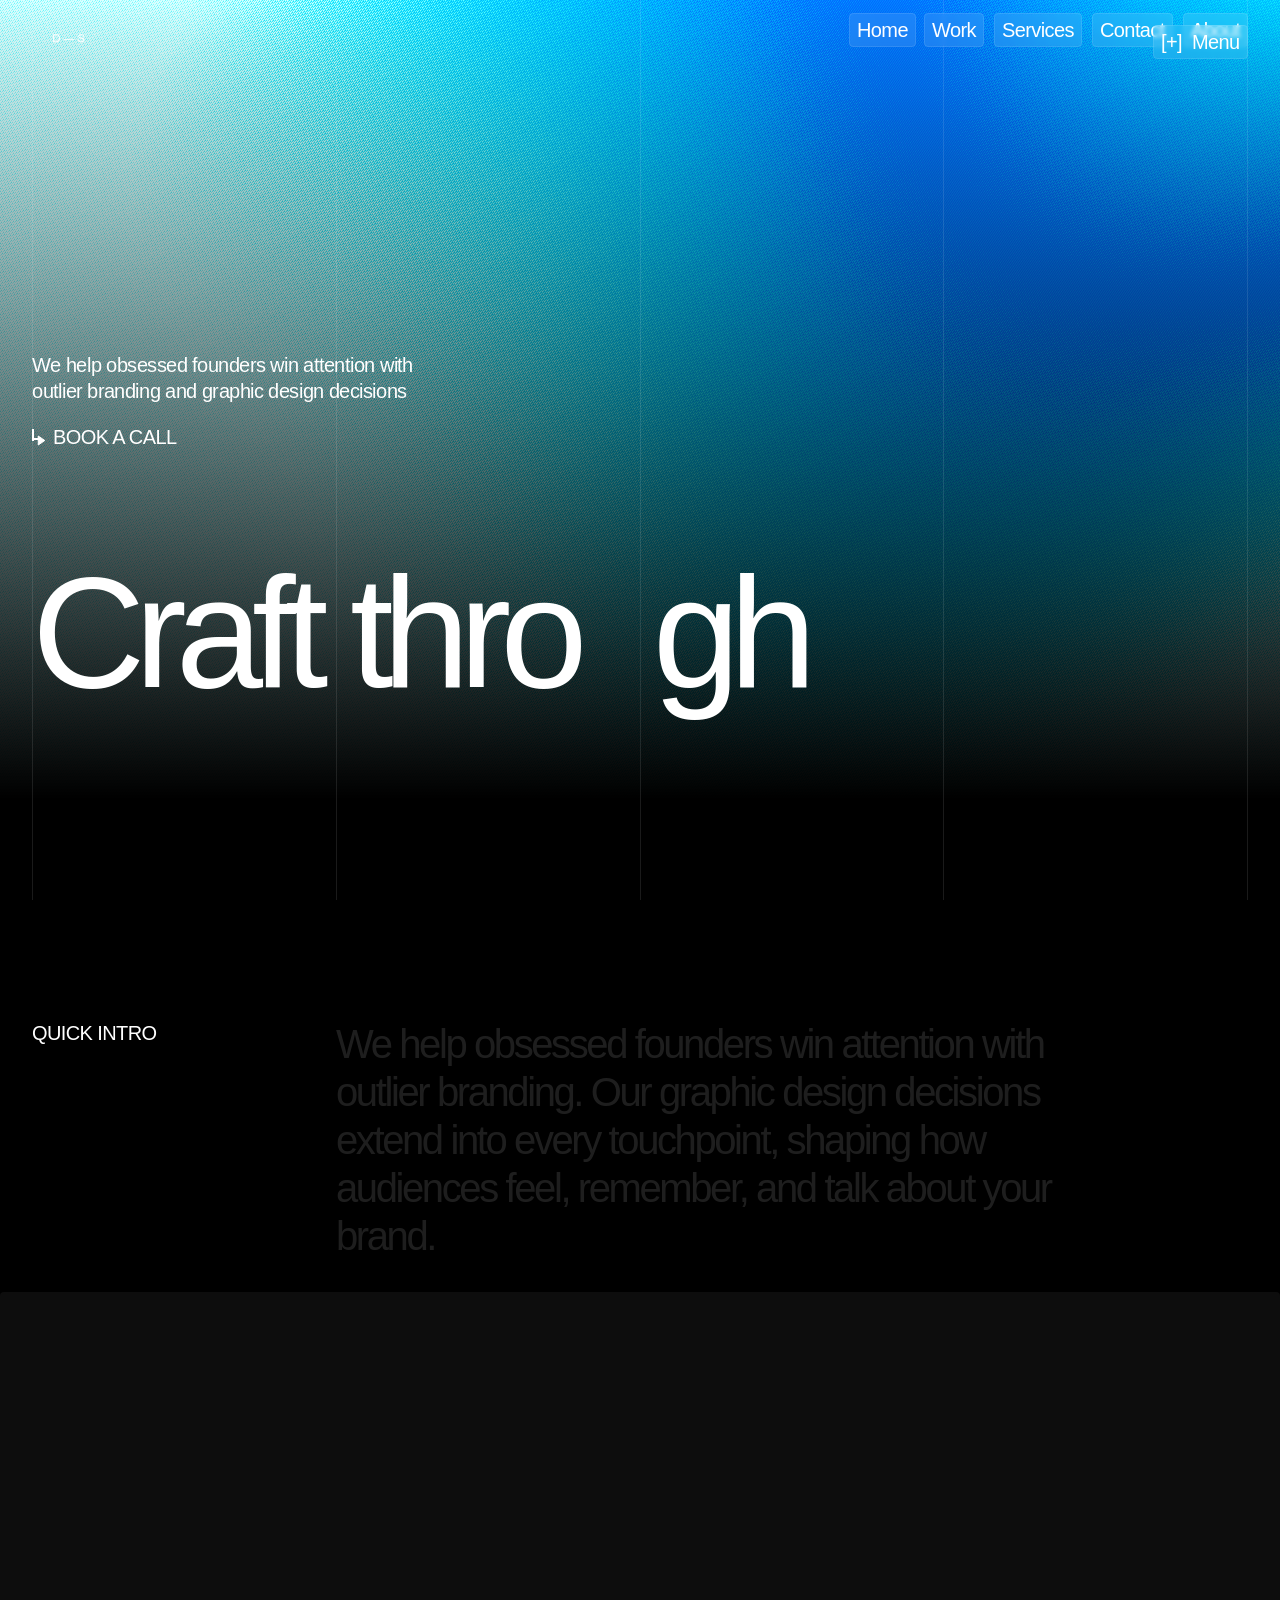
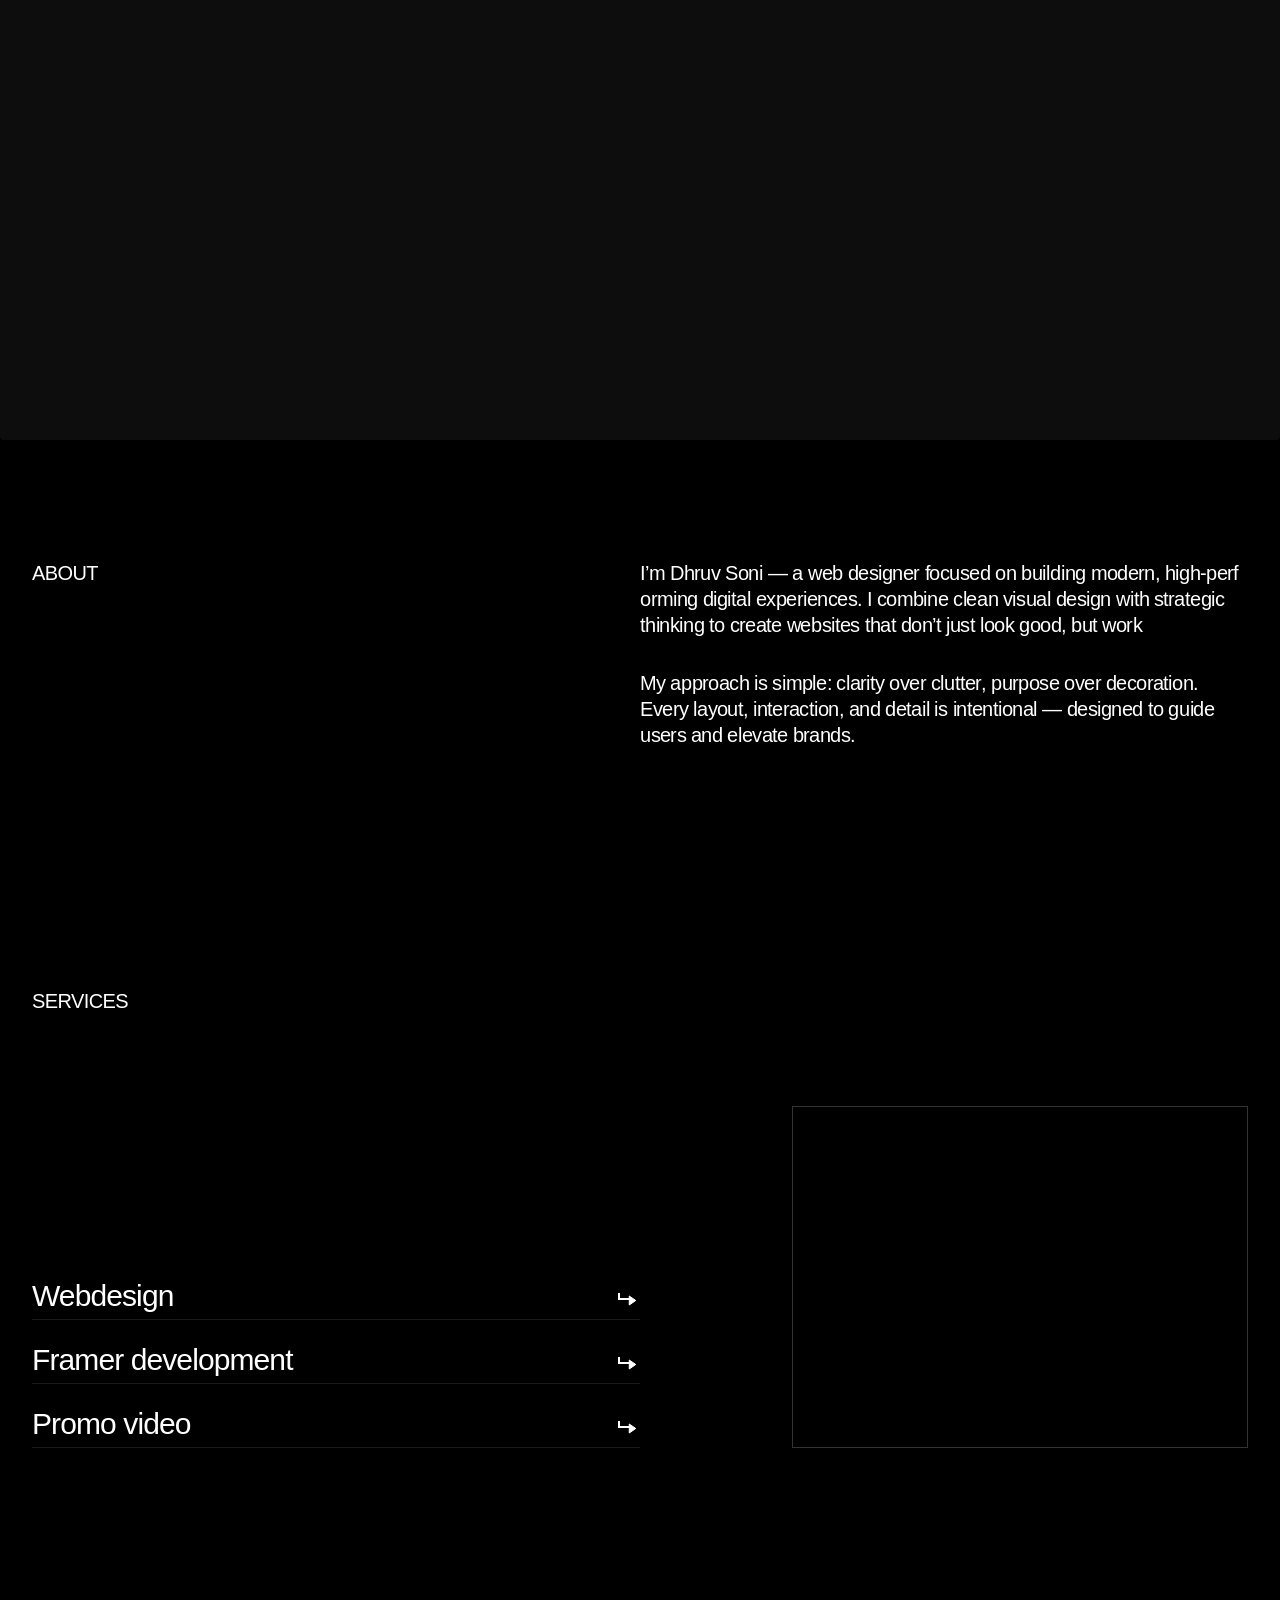
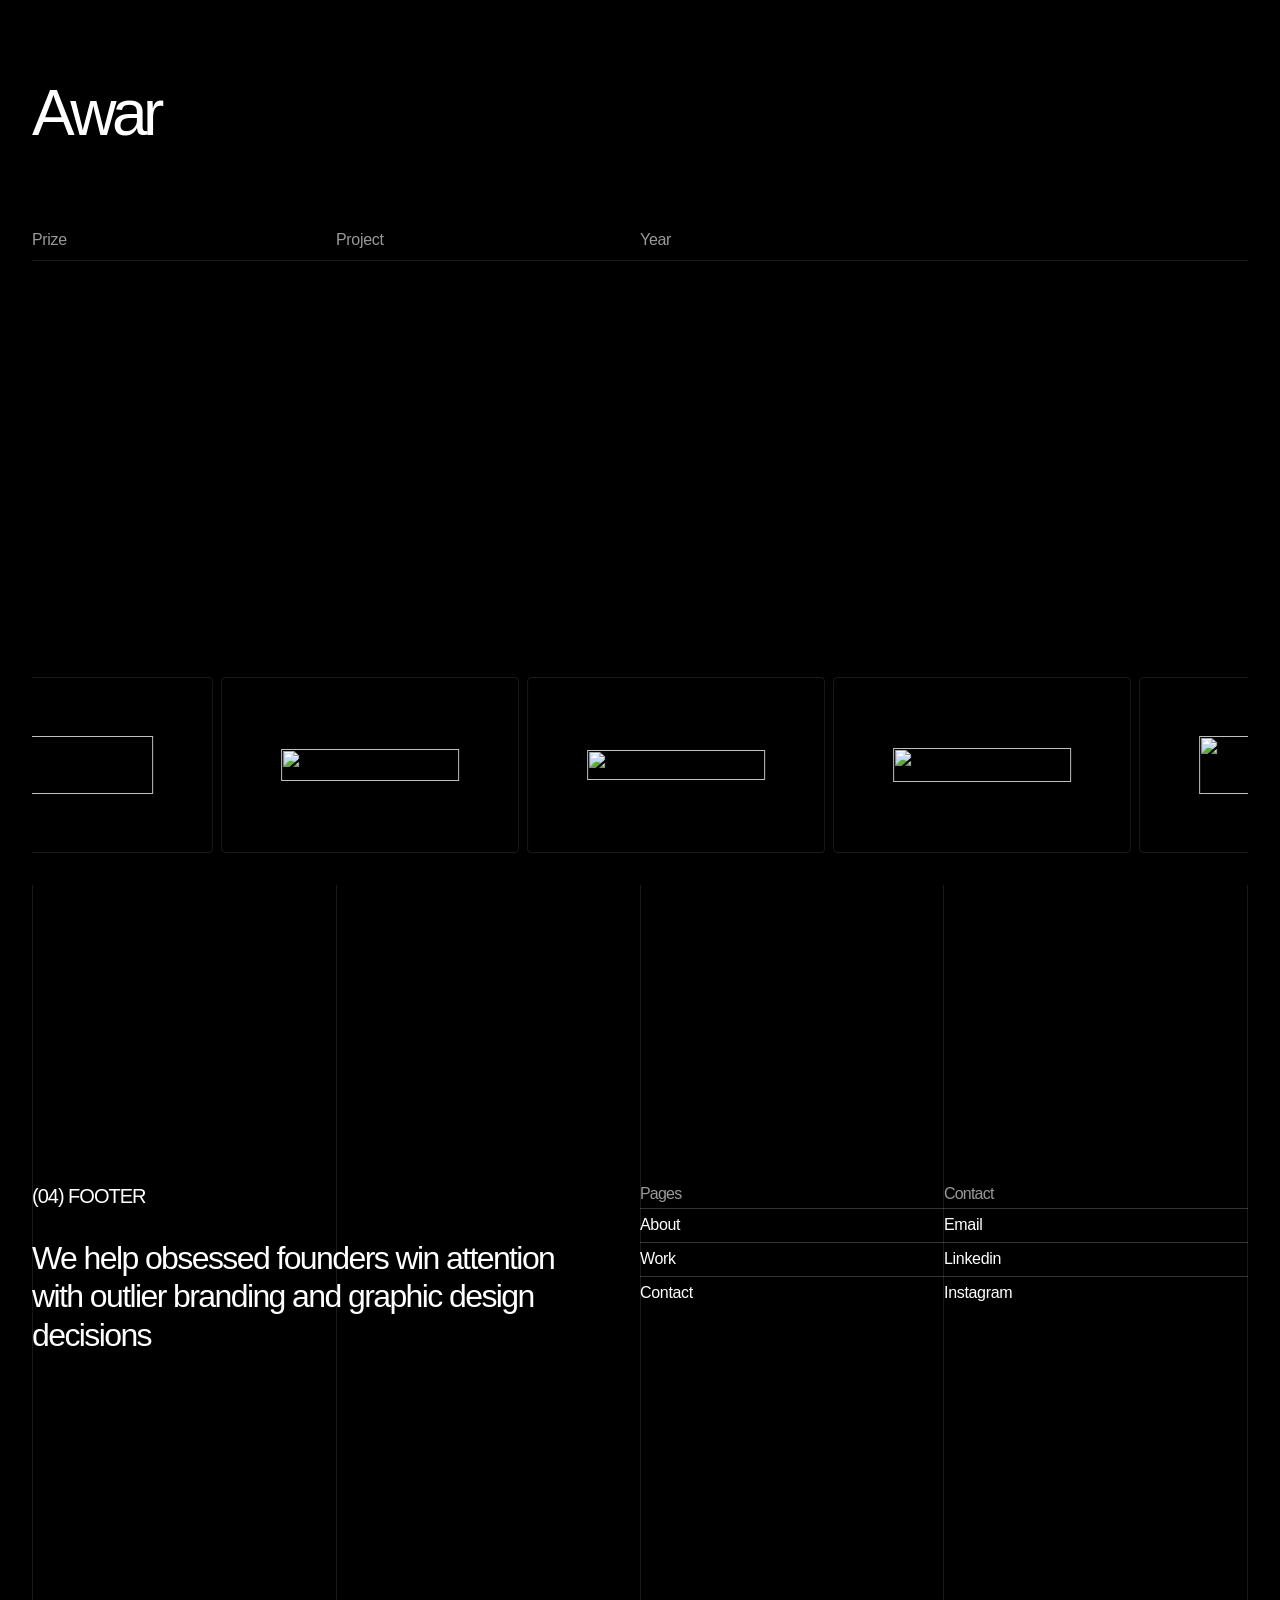
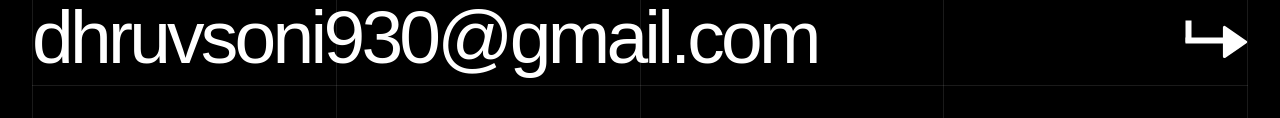
==== commit fbe2dd31: "video aspect ratio fix" ====
--- a/about/index.html
+++ b/about/index.html
@@ -7,10 +7,10 @@
 <html lang="en" data-redirect-timezone="1" dir="ltr">
 
 <head>
-<script id="framer-branding-remover">
-(function() {
-  const style = document.createElement('style');
-  style.innerHTML = `
+  <script id="framer-branding-remover">
+    (function () {
+      const style = document.createElement('style');
+      style.innerHTML = `
     /* Custom Scrollbar styling */
     html, body, [data-framer-component-type="Scroll"], [data-hide-scrollbars="true"] {
       scrollbar-width: thin !important;
@@ -101,475 +101,7332 @@
       pointer-events: none !important;
     }
   `;
-  document.head.appendChild(style);
-
-  // Safely enforce hidden style on dynamic elements to prevent dimming or blocking clicks
-  const enforceHidden = () => {
-    // 1. Made in Framer badge
-    const badgeContainer = document.getElementById('__framer-badge-container');
-    if (badgeContainer) {
-      badgeContainer.style.setProperty('display', 'none', 'important');
-      badgeContainer.style.setProperty('pointer-events', 'none', 'important');
-      badgeContainer.style.setProperty('opacity', '0', 'important');
-    }
-    const badges = document.querySelectorAll('.__framer-badge');
-    badges.forEach(b => {
-      b.style.setProperty('display', 'none', 'important');
-      b.style.setProperty('pointer-events', 'none', 'important');
-      b.style.setProperty('opacity', '0', 'important');
-    });
-
-    // 2. Remix badge
-    const remixBtn = document.getElementById('9n7wa9');
-    if (remixBtn) {
-      remixBtn.style.setProperty('display', 'none', 'important');
-      remixBtn.style.setProperty('pointer-events', 'none', 'important');
-      remixBtn.style.setProperty('opacity', '0', 'important');
-    }
-    const remixCls = document.querySelectorAll('.framer-9n7wa9');
-    remixCls.forEach(r => {
-      r.style.setProperty('display', 'none', 'important');
-      r.style.setProperty('pointer-events', 'none', 'important');
-      r.style.setProperty('opacity', '0', 'important');
-    });
-
-    // 3. Shader popup containers
-    const popupContent = document.querySelectorAll('.framer-1exlhbs');
-    popupContent.forEach(popup => {
-      popup.style.setProperty('display', 'none', 'important');
-      popup.style.setProperty('pointer-events', 'none', 'important');
-      
-      const parent = popup.parentElement;
-      if (parent) {
-        parent.style.setProperty('display', 'none', 'important');
-        parent.style.setProperty('pointer-events', 'none', 'important');
-        
-        const grandparent = parent.parentElement;
-        if (grandparent) {
-          grandparent.style.setProperty('display', 'none', 'important');
-          grandparent.style.setProperty('pointer-events', 'none', 'important');
-          
-          const ggrandparent = grandparent.parentElement;
-          if (ggrandparent && (ggrandparent.classList.contains('framer-dsv1xg-container') || ggrandparent.parentElement === null)) {
-            ggrandparent.style.setProperty('display', 'none', 'important');
-            ggrandparent.style.setProperty('pointer-events', 'none', 'important');
+      document.head.appendChild(style);
+
+      // Safely enforce hidden style on dynamic elements to prevent dimming or blocking clicks
+      const enforceHidden = () => {
+        // 1. Made in Framer badge
+        const badgeContainer = document.getElementById('__framer-badge-container');
+        if (badgeContainer) {
+          badgeContainer.style.setProperty('display', 'none', 'important');
+          badgeContainer.style.setProperty('pointer-events', 'none', 'important');
+          badgeContainer.style.setProperty('opacity', '0', 'important');
+        }
+        const badges = document.querySelectorAll('.__framer-badge');
+        badges.forEach(b => {
+          b.style.setProperty('display', 'none', 'important');
+          b.style.setProperty('pointer-events', 'none', 'important');
+          b.style.setProperty('opacity', '0', 'important');
+        });
+
+        // 2. Remix badge
+        const remixBtn = document.getElementById('9n7wa9');
+        if (remixBtn) {
+          remixBtn.style.setProperty('display', 'none', 'important');
+          remixBtn.style.setProperty('pointer-events', 'none', 'important');
+          remixBtn.style.setProperty('opacity', '0', 'important');
+        }
+        const remixCls = document.querySelectorAll('.framer-9n7wa9');
+        remixCls.forEach(r => {
+          r.style.setProperty('display', 'none', 'important');
+          r.style.setProperty('pointer-events', 'none', 'important');
+          r.style.setProperty('opacity', '0', 'important');
+        });
+
+        // 3. Shader popup containers
+        const popupContent = document.querySelectorAll('.framer-1exlhbs');
+        popupContent.forEach(popup => {
+          popup.style.setProperty('display', 'none', 'important');
+          popup.style.setProperty('pointer-events', 'none', 'important');
+
+          const parent = popup.parentElement;
+          if (parent) {
+            parent.style.setProperty('display', 'none', 'important');
+            parent.style.setProperty('pointer-events', 'none', 'important');
+
+            const grandparent = parent.parentElement;
+            if (grandparent) {
+              grandparent.style.setProperty('display', 'none', 'important');
+              grandparent.style.setProperty('pointer-events', 'none', 'important');
+
+              const ggrandparent = grandparent.parentElement;
+              if (ggrandparent && (ggrandparent.classList.contains('framer-dsv1xg-container') || ggrandparent.parentElement === null)) {
+                ggrandparent.style.setProperty('display', 'none', 'important');
+                ggrandparent.style.setProperty('pointer-events', 'none', 'important');
+              }
+            }
           }
+        });
+
+        // Directly hide the dsv1xg container if present
+        const dsvContainers = document.querySelectorAll('.framer-dsv1xg-container');
+        dsvContainers.forEach(c => {
+          c.style.setProperty('display', 'none', 'important');
+          c.style.setProperty('pointer-events', 'none', 'important');
+          c.style.setProperty('opacity', '0', 'important');
+        });
+      };
+
+      document.addEventListener('DOMContentLoaded', enforceHidden);
+      window.addEventListener('load', enforceHidden);
+
+      const observer = new MutationObserver(enforceHidden);
+      observer.observe(document.documentElement, {
+        childList: true,
+        subtree: true
+      });
+    })();
+  </script>
+
+
+  <meta charset="utf-8">
+
+
+
+
+
+  <script>try { if (localStorage.get("__framer_force_showing_editorbar_since")) { const n = document.createElement("link"); n.rel = "modulepreload"; n.href = "https://framer.com/edit/init.mjs"; document.head.appendChild(n) } } catch (e) { }</script>
+
+  <!-- Start of headStart -->
+
+
+
+  <!-- End of headStart -->
+
+  <meta name="viewport" content="width=device-width">
+
+  <meta name="generator" content="Framer b3492b4">
+
+  <title>Portfolio template - (Dhruv Soni)</title>
+
+  <meta name="description"
+    content="An introduction to the person behind the work, highlighting experience, values, and approach. Designed to build trust through clarity, personality, and thoughtful presentation.">
+
+  <meta name="framer-search-index" content="/assets/js/framer/searchIndex-uxvLBDliLRCJ.json">
+
+  <meta name="framer-search-index-fallback" content="/assets/js/framer/searchIndex-O1oiPTfBfLcx.json">
+
+  <link href="https://framerusercontent.com/images/VIUjXVx9ZplcYSuOph7t8aYv87Q.png" rel="icon"
+    media="(prefers-color-scheme: light)">
+
+  <link href="https://framerusercontent.com/images/BItOE9IFO4vBSOvvmlO8E6sZY.png" rel="icon"
+    media="(prefers-color-scheme: dark)">
+
+  <!-- Open Graph / Facebook -->
+
+  <meta property="og:type" content="website">
+
+  <meta property="og:title" content="Portfolio template - (Dhruv Soni)">
+
+  <meta property="og:description"
+    content="An introduction to the person behind the work, highlighting experience, values, and approach. Designed to build trust through clarity, personality, and thoughtful presentation.">
+
+  <meta property="og:image" content="https://framerusercontent.com/images/6za6SYfNHULKdwALwhjHto0Qfg.png">
+
+  <!-- Twitter -->
+
+  <meta name="twitter:card" content="summary_large_image">
+
+  <meta name="twitter:title" content="Portfolio template - (Dhruv Soni)">
+
+  <meta name="twitter:description"
+    content="An introduction to the person behind the work, highlighting experience, values, and approach. Designed to build trust through clarity, personality, and thoughtful presentation.">
+
+  <meta name="twitter:image" content="https://framerusercontent.com/images/6za6SYfNHULKdwALwhjHto0Qfg.png">
+
+
+
+  <style data-framer-font-css>
+    /* cyrillic */
+
+    @font-face {
+
+      font-family: 'Geist';
+
+      font-style: normal;
+
+      font-weight: 400;
+
+      font-display: swap;
+
+      src: url(https://fonts.gstatic.com/s/geist/v4/gyByhwUxId8gMEwYGFWfOw.woff2) format('woff2');
+
+      unicode-range: U+0301, U+0400-045F, U+0490-0491, U+04B0-04B1, U+2116;
+
+    }
+
+    /* latin-ext */
+
+    @font-face {
+
+      font-family: 'Geist';
+
+      font-style: normal;
+
+      font-weight: 400;
+
+      font-display: swap;
+
+      src: url(https://fonts.gstatic.com/s/geist/v4/gyByhwUxId8gMEwSGFWfOw.woff2) format('woff2');
+
+      unicode-range: U+0100-02BA, U+02BD-02C5, U+02C7-02CC, U+02CE-02D7, U+02DD-02FF, U+0304, U+0308, U+0329, U+1D00-1DBF, U+1E00-1E9F, U+1EF2-1EFF, U+2020, U+20A0-20AB, U+20AD-20C0, U+2113, U+2C60-2C7F, U+A720-A7FF;
+
+    }
+
+    /* latin */
+
+    @font-face {
+
+      font-family: 'Geist';
+
+      font-style: normal;
+
+      font-weight: 400;
+
+      font-display: swap;
+
+      src: url(https://fonts.gstatic.com/s/geist/v4/gyByhwUxId8gMEwcGFU.woff2) format('woff2');
+
+      unicode-range: U+0000-00FF, U+0131, U+0152-0153, U+02BB-02BC, U+02C6, U+02DA, U+02DC, U+0304, U+0308, U+0329, U+2000-206F, U+20AC, U+2122, U+2191, U+2193, U+2212, U+2215, U+FEFF, U+FFFD;
+
+    }
+
+    /* cyrillic */
+
+    @font-face {
+
+      font-family: 'Geist';
+
+      font-style: normal;
+
+      font-weight: 600;
+
+      font-display: swap;
+
+      src: url(https://fonts.gstatic.com/s/geist/v4/gyByhwUxId8gMEwYGFWfOw.woff2) format('woff2');
+
+      unicode-range: U+0301, U+0400-045F, U+0490-0491, U+04B0-04B1, U+2116;
+
+    }
+
+    /* latin-ext */
+
+    @font-face {
+
+      font-family: 'Geist';
+
+      font-style: normal;
+
+      font-weight: 600;
+
+      font-display: swap;
+
+      src: url(https://fonts.gstatic.com/s/geist/v4/gyByhwUxId8gMEwSGFWfOw.woff2) format('woff2');
+
+      unicode-range: U+0100-02BA, U+02BD-02C5, U+02C7-02CC, U+02CE-02D7, U+02DD-02FF, U+0304, U+0308, U+0329, U+1D00-1DBF, U+1E00-1E9F, U+1EF2-1EFF, U+2020, U+20A0-20AB, U+20AD-20C0, U+2113, U+2C60-2C7F, U+A720-A7FF;
+
+    }
+
+    /* latin */
+
+    @font-face {
+
+      font-family: 'Geist';
+
+      font-style: normal;
+
+      font-weight: 600;
+
+      font-display: swap;
+
+      src: url(https://fonts.gstatic.com/s/geist/v4/gyByhwUxId8gMEwcGFU.woff2) format('woff2');
+
+      unicode-range: U+0000-00FF, U+0131, U+0152-0153, U+02BB-02BC, U+02C6, U+02DA, U+02DC, U+0304, U+0308, U+0329, U+2000-206F, U+20AC, U+2122, U+2191, U+2193, U+2212, U+2215, U+FEFF, U+FFFD;
+
+    }
+
+    /* cyrillic-ext */
+
+    @font-face {
+
+      font-family: 'Fragment Mono';
+
+      font-style: normal;
+
+      font-weight: 400;
+
+      src: url(https://fonts.gstatic.com/s/fragmentmono/v6/4iCr6K5wfMRRjxp0DA6-2CLnB45HhrUI.woff2) format('woff2');
+
+      unicode-range: U+0460-052F, U+1C80-1C8A, U+20B4, U+2DE0-2DFF, U+A640-A69F, U+FE2E-FE2F;
+
+    }
+
+    /* latin-ext */
+
+    @font-face {
+
+      font-family: 'Fragment Mono';
+
+      font-style: normal;
+
+      font-weight: 400;
+
+      src: url(https://fonts.gstatic.com/s/fragmentmono/v6/4iCr6K5wfMRRjxp0DA6-2CLnB41HhrUI.woff2) format('woff2');
+
+      unicode-range: U+0100-02BA, U+02BD-02C5, U+02C7-02CC, U+02CE-02D7, U+02DD-02FF, U+0304, U+0308, U+0329, U+1D00-1DBF, U+1E00-1E9F, U+1EF2-1EFF, U+2020, U+20A0-20AB, U+20AD-20C0, U+2113, U+2C60-2C7F, U+A720-A7FF;
+
+    }
+
+    /* latin */
+
+    @font-face {
+
+      font-family: 'Fragment Mono';
+
+      font-style: normal;
+
+      font-weight: 400;
+
+      src: url(https://fonts.gstatic.com/s/fragmentmono/v6/4iCr6K5wfMRRjxp0DA6-2CLnB4NHhg.woff2) format('woff2');
+
+      unicode-range: U+0000-00FF, U+0131, U+0152-0153, U+02BB-02BC, U+02C6, U+02DA, U+02DC, U+0304, U+0308, U+0329, U+2000-206F, U+20AC, U+2122, U+2191, U+2193, U+2212, U+2215, U+FEFF, U+FFFD;
+
+    }
+
+    /* cyrillic */
+
+    @font-face {
+
+      font-family: 'Geist Mono';
+
+      font-style: normal;
+
+      font-weight: 500;
+
+      src: url(https://fonts.gstatic.com/s/geistmono/v4/or3yQ6H-1_WfwkMZI_qYPLs1a-t7PU0AbeEPKK5Q5ClqOw.woff2) format('woff2');
+
+      unicode-range: U+0301, U+0400-045F, U+0490-0491, U+04B0-04B1, U+2116;
+
+    }
+
+    /* latin-ext */
+
+    @font-face {
+
+      font-family: 'Geist Mono';
+
+      font-style: normal;
+
+      font-weight: 500;
+
+      src: url(https://fonts.gstatic.com/s/geistmono/v4/or3yQ6H-1_WfwkMZI_qYPLs1a-t7PU0AbeEPKK5a5ClqOw.woff2) format('woff2');
+
+      unicode-range: U+0100-02BA, U+02BD-02C5, U+02C7-02CC, U+02CE-02D7, U+02DD-02FF, U+0304, U+0308, U+0329, U+1D00-1DBF, U+1E00-1E9F, U+1EF2-1EFF, U+2020, U+20A0-20AB, U+20AD-20C0, U+2113, U+2C60-2C7F, U+A720-A7FF;
+
+    }
+
+    /* latin */
+
+    @font-face {
+
+      font-family: 'Geist Mono';
+
+      font-style: normal;
+
+      font-weight: 500;
+
+      src: url(https://fonts.gstatic.com/s/geistmono/v4/or3yQ6H-1_WfwkMZI_qYPLs1a-t7PU0AbeEPKK5U5Ck.woff2) format('woff2');
+
+      unicode-range: U+0000-00FF, U+0131, U+0152-0153, U+02BB-02BC, U+02C6, U+02DA, U+02DC, U+0304, U+0308, U+0329, U+2000-206F, U+20AC, U+2122, U+2191, U+2193, U+2212, U+2215, U+FEFF, U+FFFD;
+
+    }
+
+
+
+    @font-face {
+      font-family: "Geist";
+      src: url("https://fonts.gstatic.com/s/geist/v4/gyBhhwUxId8gMGYQMKR3pzfaWI_RruM4mJPby1QNtA.woff2");
+      font-display: swap;
+      font-style: normal;
+      font-weight: 500
+    }
+
+    @font-face {
+      font-family: "Geist";
+      src: url("https://fonts.gstatic.com/s/geist/v4/gyBhhwUxId8gMGYQMKR3pzfaWI_Re-Q4mJPby1QNtA.woff2");
+      font-display: swap;
+      font-style: normal;
+      font-weight: 700
+    }
+
+    @font-face {
+      font-family: "Inter Display";
+      src: url("https://framerusercontent.com/assets/2uIBiALfCHVpWbHqRMZutfT7giU.woff2");
+      font-display: swap;
+      font-style: normal;
+      font-weight: 400;
+      unicode-range: U+0460-052F, U+1C80-1C88, U+20B4, U+2DE0-2DFF, U+A640-A69F, U+FE2E-FE2F
+    }
+
+    @font-face {
+      font-family: "Inter Display";
+      src: url("https://framerusercontent.com/assets/Zwfz6xbVe5pmcWRJRgBDHnMkOkI.woff2");
+      font-display: swap;
+      font-style: normal;
+      font-weight: 400;
+      unicode-range: U+0301, U+0400-045F, U+0490-0491, U+04B0-04B1, U+2116
+    }
+
+    @font-face {
+      font-family: "Inter Display";
+      src: url("https://framerusercontent.com/assets/U9LaDDmbRhzX3sB8g8glTy5feTE.woff2");
+      font-display: swap;
+      font-style: normal;
+      font-weight: 400;
+      unicode-range: U+1F00-1FFF
+    }
+
+    @font-face {
+      font-family: "Inter Display";
+      src: url("https://framerusercontent.com/assets/tVew2LzXJ1t7QfxP1gdTIdj2o0g.woff2");
+      font-display: swap;
+      font-style: normal;
+      font-weight: 400;
+      unicode-range: U+0370-03FF
+    }
+
+    @font-face {
+      font-family: "Inter Display";
+      src: url("https://framerusercontent.com/assets/DF7bjCRmStYPqSb945lAlMfCCVQ.woff2");
+      font-display: swap;
+      font-style: normal;
+      font-weight: 400;
+      unicode-range: U+0100-024F, U+0259, U+1E00-1EFF, U+2020, U+20A0-20AB, U+20AD-20CF, U+2113, U+2C60-2C7F, U+A720-A7FF
+    }
+
+    @font-face {
+      font-family: "Inter Display";
+      src: url("https://framerusercontent.com/assets/bHYNJqzTyl2lqvmMiRRS6Y16Es.woff2");
+      font-display: swap;
+      font-style: normal;
+      font-weight: 400;
+      unicode-range: U+0000-00FF, U+0131, U+0152-0153, U+02BB-02BC, U+02C6, U+02DA, U+02DC, U+2000-206F, U+2070, U+2074-207E, U+2080-208E, U+20AC, U+2122, U+2191, U+2193, U+2212, U+2215, U+FEFF, U+FFFD
+    }
+
+    @font-face {
+      font-family: "Inter Display";
+      src: url("https://framerusercontent.com/assets/vebZUMjGyKkYsfcY73iwWTzLNag.woff2");
+      font-display: swap;
+      font-style: normal;
+      font-weight: 400;
+      unicode-range: U+0102-0103, U+0110-0111, U+0128-0129, U+0168-0169, U+01A0-01A1, U+01AF-01B0, U+1EA0-1EF9, U+20AB
+    }
+
+    @font-face {
+      font-family: "Inter";
+      src: url("https://framerusercontent.com/assets/5vvr9Vy74if2I6bQbJvbw7SY1pQ.woff2");
+      font-display: swap;
+      font-style: normal;
+      font-weight: 400;
+      unicode-range: U+0460-052F, U+1C80-1C88, U+20B4, U+2DE0-2DFF, U+A640-A69F, U+FE2E-FE2F
+    }
+
+    @font-face {
+      font-family: "Inter";
+      src: url("https://framerusercontent.com/assets/EOr0mi4hNtlgWNn9if640EZzXCo.woff2");
+      font-display: swap;
+      font-style: normal;
+      font-weight: 400;
+      unicode-range: U+0301, U+0400-045F, U+0490-0491, U+04B0-04B1, U+2116
+    }
+
+    @font-face {
+      font-family: "Inter";
+      src: url("https://framerusercontent.com/assets/Y9k9QrlZAqio88Klkmbd8VoMQc.woff2");
+      font-display: swap;
+      font-style: normal;
+      font-weight: 400;
+      unicode-range: U+1F00-1FFF
+    }
+
+    @font-face {
+      font-family: "Inter";
+      src: url("https://framerusercontent.com/assets/OYrD2tBIBPvoJXiIHnLoOXnY9M.woff2");
+      font-display: swap;
+      font-style: normal;
+      font-weight: 400;
+      unicode-range: U+0370-03FF
+    }
+
+    @font-face {
+      font-family: "Inter";
+      src: url("https://framerusercontent.com/assets/JeYwfuaPfZHQhEG8U5gtPDZ7WQ.woff2");
+      font-display: swap;
+      font-style: normal;
+      font-weight: 400;
+      unicode-range: U+0100-024F, U+0259, U+1E00-1EFF, U+2020, U+20A0-20AB, U+20AD-20CF, U+2113, U+2C60-2C7F, U+A720-A7FF
+    }
+
+    @font-face {
+      font-family: "Inter";
+      src: url("https://framerusercontent.com/assets/GrgcKwrN6d3Uz8EwcLHZxwEfC4.woff2");
+      font-display: swap;
+      font-style: normal;
+      font-weight: 400;
+      unicode-range: U+0000-00FF, U+0131, U+0152-0153, U+02BB-02BC, U+02C6, U+02DA, U+02DC, U+2000-206F, U+2070, U+2074-207E, U+2080-208E, U+20AC, U+2122, U+2191, U+2193, U+2212, U+2215, U+FEFF, U+FFFD
+    }
+
+    @font-face {
+      font-family: "Inter";
+      src: url("https://framerusercontent.com/assets/b6Y37FthZeALduNqHicBT6FutY.woff2");
+      font-display: swap;
+      font-style: normal;
+      font-weight: 400;
+      unicode-range: U+0102-0103, U+0110-0111, U+0128-0129, U+0168-0169, U+01A0-01A1, U+01AF-01B0, U+1EA0-1EF9, U+20AB
+    }
+
+    @font-face {
+      font-family: "Inter";
+      src: url("https://framerusercontent.com/assets/hyOgCu0Xnghbimh0pE8QTvtt2AU.woff2");
+      font-display: swap;
+      font-style: normal;
+      font-weight: 600;
+      unicode-range: U+0460-052F, U+1C80-1C88, U+20B4, U+2DE0-2DFF, U+A640-A69F, U+FE2E-FE2F
+    }
+
+    @font-face {
+      font-family: "Inter";
+      src: url("https://framerusercontent.com/assets/NeGmSOXrPBfEFIy5YZeHq17LEDA.woff2");
+      font-display: swap;
+      font-style: normal;
+      font-weight: 600;
+      unicode-range: U+0301, U+0400-045F, U+0490-0491, U+04B0-04B1, U+2116
+    }
+
+    @font-face {
+      font-family: "Inter";
+      src: url("https://framerusercontent.com/assets/oYaAX5himiTPYuN8vLWnqBbfD2s.woff2");
+      font-display: swap;
+      font-style: normal;
+      font-weight: 600;
+      unicode-range: U+1F00-1FFF
+    }
+
+    @font-face {
+      font-family: "Inter";
+      src: url("https://framerusercontent.com/assets/lEJLP4R0yuCaMCjSXYHtJw72M.woff2");
+      font-display: swap;
+      font-style: normal;
+      font-weight: 600;
+      unicode-range: U+0370-03FF
+    }
+
+    @font-face {
+      font-family: "Inter";
+      src: url("https://framerusercontent.com/assets/cRJyLNuTJR5jbyKzGi33wU9cqIQ.woff2");
+      font-display: swap;
+      font-style: normal;
+      font-weight: 600;
+      unicode-range: U+0100-024F, U+0259, U+1E00-1EFF, U+2020, U+20A0-20AB, U+20AD-20CF, U+2113, U+2C60-2C7F, U+A720-A7FF
+    }
+
+    @font-face {
+      font-family: "Inter";
+      src: url("https://framerusercontent.com/assets/yDtI2UI8XcEg1W2je9XPN3Noo.woff2");
+      font-display: swap;
+      font-style: normal;
+      font-weight: 600;
+      unicode-range: U+0000-00FF, U+0131, U+0152-0153, U+02BB-02BC, U+02C6, U+02DA, U+02DC, U+2000-206F, U+2070, U+2074-207E, U+2080-208E, U+20AC, U+2122, U+2191, U+2193, U+2212, U+2215, U+FEFF, U+FFFD
+    }
+
+    @font-face {
+      font-family: "Inter";
+      src: url("https://framerusercontent.com/assets/A0Wcc7NgXMjUuFdquHDrIZpzZw0.woff2");
+      font-display: swap;
+      font-style: normal;
+      font-weight: 600;
+      unicode-range: U+0102-0103, U+0110-0111, U+0128-0129, U+0168-0169, U+01A0-01A1, U+01AF-01B0, U+1EA0-1EF9, U+20AB
+    }
+
+    @font-face {
+      font-family: "Inter";
+      src: url("https://framerusercontent.com/assets/5A3Ce6C9YYmCjpQx9M4inSaKU.woff2");
+      font-display: swap;
+      font-style: normal;
+      font-weight: 500;
+      unicode-range: U+0460-052F, U+1C80-1C88, U+20B4, U+2DE0-2DFF, U+A640-A69F, U+FE2E-FE2F
+    }
+
+    @font-face {
+      font-family: "Inter";
+      src: url("https://framerusercontent.com/assets/Qx95Xyt0Ka3SGhinnbXIGpEIyP4.woff2");
+      font-display: swap;
+      font-style: normal;
+      font-weight: 500;
+      unicode-range: U+0301, U+0400-045F, U+0490-0491, U+04B0-04B1, U+2116
+    }
+
+    @font-face {
+      font-family: "Inter";
+      src: url("https://framerusercontent.com/assets/6mJuEAguuIuMog10gGvH5d3cl8.woff2");
+      font-display: swap;
+      font-style: normal;
+      font-weight: 500;
+      unicode-range: U+1F00-1FFF
+    }
+
+    @font-face {
+      font-family: "Inter";
+      src: url("https://framerusercontent.com/assets/xYYWaj7wCU5zSQH0eXvSaS19wo.woff2");
+      font-display: swap;
+      font-style: normal;
+      font-weight: 500;
+      unicode-range: U+0370-03FF
+    }
+
+    @font-face {
+      font-family: "Inter";
+      src: url("https://framerusercontent.com/assets/otTaNuNpVK4RbdlT7zDDdKvQBA.woff2");
+      font-display: swap;
+      font-style: normal;
+      font-weight: 500;
+      unicode-range: U+0100-024F, U+0259, U+1E00-1EFF, U+2020, U+20A0-20AB, U+20AD-20CF, U+2113, U+2C60-2C7F, U+A720-A7FF
+    }
+
+    @font-face {
+      font-family: "Inter";
+      src: url("https://framerusercontent.com/assets/UjlFhCnUjxhNfep4oYBPqnEssyo.woff2");
+      font-display: swap;
+      font-style: normal;
+      font-weight: 500;
+      unicode-range: U+0000-00FF, U+0131, U+0152-0153, U+02BB-02BC, U+02C6, U+02DA, U+02DC, U+2000-206F, U+2070, U+2074-207E, U+2080-208E, U+20AC, U+2122, U+2191, U+2193, U+2212, U+2215, U+FEFF, U+FFFD
+    }
+
+    @font-face {
+      font-family: "Inter";
+      src: url("https://framerusercontent.com/assets/DolVirEGb34pEXEp8t8FQBSK4.woff2");
+      font-display: swap;
+      font-style: normal;
+      font-weight: 500;
+      unicode-range: U+0102-0103, U+0110-0111, U+0128-0129, U+0168-0169, U+01A0-01A1, U+01AF-01B0, U+1EA0-1EF9, U+20AB
+    }
+
+    @font-face {
+      font-family: "Inter Display";
+      src: url("https://framerusercontent.com/assets/ePuN3mCjzajIHnyCdvKBFiZkyY0.woff2");
+      font-display: swap;
+      font-style: normal;
+      font-weight: 500;
+      unicode-range: U+0460-052F, U+1C80-1C88, U+20B4, U+2DE0-2DFF, U+A640-A69F, U+FE2E-FE2F
+    }
+
+    @font-face {
+      font-family: "Inter Display";
+      src: url("https://framerusercontent.com/assets/V3j1L0o5vPFKe26Sw4HcpXCfHo.woff2");
+      font-display: swap;
+      font-style: normal;
+      font-weight: 500;
+      unicode-range: U+0301, U+0400-045F, U+0490-0491, U+04B0-04B1, U+2116
+    }
+
+    @font-face {
+      font-family: "Inter Display";
+      src: url("https://framerusercontent.com/assets/F3kdpd2N0cToWV5huaZjjgM.woff2");
+      font-display: swap;
+      font-style: normal;
+      font-weight: 500;
+      unicode-range: U+1F00-1FFF
+    }
+
+    @font-face {
+      font-family: "Inter Display";
+      src: url("https://framerusercontent.com/assets/0iDmxkizU9goZoclqIqsV5rvETU.woff2");
+      font-display: swap;
+      font-style: normal;
+      font-weight: 500;
+      unicode-range: U+0370-03FF
+    }
+
+    @font-face {
+      font-family: "Inter Display";
+      src: url("https://framerusercontent.com/assets/r0mv3NegmA0akcQsNFotG32Las.woff2");
+      font-display: swap;
+      font-style: normal;
+      font-weight: 500;
+      unicode-range: U+0100-024F, U+0259, U+1E00-1EFF, U+2020, U+20A0-20AB, U+20AD-20CF, U+2113, U+2C60-2C7F, U+A720-A7FF
+    }
+
+    @font-face {
+      font-family: "Inter Display";
+      src: url("https://framerusercontent.com/assets/iwWTDc49ENF2tCHbqlNARXw6Ug.woff2");
+      font-display: swap;
+      font-style: normal;
+      font-weight: 500;
+      unicode-range: U+0000-00FF, U+0131, U+0152-0153, U+02BB-02BC, U+02C6, U+02DA, U+02DC, U+2000-206F, U+2070, U+2074-207E, U+2080-208E, U+20AC, U+2122, U+2191, U+2193, U+2212, U+2215, U+FEFF, U+FFFD
+    }
+
+    @font-face {
+      font-family: "Inter Display";
+      src: url("https://framerusercontent.com/assets/Ii21jnSJkulBKsHHXKlapi7fv9w.woff2");
+      font-display: swap;
+      font-style: normal;
+      font-weight: 500;
+      unicode-range: U+0102-0103, U+0110-0111, U+0128-0129, U+0168-0169, U+01A0-01A1, U+01AF-01B0, U+1EA0-1EF9, U+20AB
+    }
+
+    @font-face {
+      font-family: "Geist Placeholder";
+      src: local("Arial");
+      ascent-override: 94.47%;
+      descent-override: 27.73%;
+      line-gap-override: 0.00%;
+      size-adjust: 106.39%
+    }
+
+    @font-face {
+      font-family: "Inter Display Placeholder";
+      src: local("Arial");
+      ascent-override: 98.56%;
+      descent-override: 24.54%;
+      line-gap-override: 0.00%;
+      size-adjust: 98.29%
+    }
+
+    @font-face {
+      font-family: "Inter Placeholder";
+      src: local("Arial");
+      ascent-override: 89.79%;
+      descent-override: 22.36%;
+      line-gap-override: 0.00%;
+      size-adjust: 107.89%
+    }
+  </style>
+
+  <link href="https://fonts.gstatic.com" rel="preconnect" crossorigin>
+
+  <link href="https://fonts.gstatic.com" rel="preconnect" crossorigin>
+
+  <meta name="robots" content="max-image-preview:large">
+  <link rel="canonical" href="https://dhruvsoni.me/about">
+  <meta property="og:url" content="https://dhruvsoni.me/about">
+  <style data-framer-breakpoint-css>
+    @media(min-width: 1200px) {
+      .hidden-185kgzf {
+        display: none !important
+      }
+    }
+
+    @media(min-width: 810px) and (max-width: 1199.98px) {
+      .hidden-y7ywyq {
+        display: none !important
+      }
+    }
+
+    @media(max-width: 809.98px) {
+      .hidden-sk56p5 {
+        display: none !important
+      }
+    }
+
+    @media(min-width: 1200px) {
+      .hidden-1ben0v4 {
+        display: none !important
+      }
+    }
+
+    @media(min-width: 810px) and (max-width: 1199.98px) {
+      .hidden-18zmo0k {
+        display: none !important
+      }
+    }
+
+    @media(max-width: 809.98px) {
+      .hidden-w5vfvc {
+        display: none !important
+      }
+    }
+  </style>
+  <style data-framer-css-ssr-minified
+    data-framer-components="framer-lib-cursors-host framer-VMr84 PropertyOverrides framer-mbNwC framer-goEeS framer-lib-combinedCSSRules framer-LJtWS framer-Rl1QB framer-eh5Wb framer-b4iuM framer-lDiQn framer-IwKjF framer-JSpbO framer-syxfG">
+    html,
+    body,
+    #main {
+      box-sizing: border-box;
+      margin: 0;
+      padding: 0
+    }
+
+    :root {
+      -webkit-font-smoothing: antialiased;
+      -moz-osx-font-smoothing: grayscale
+    }
+
+    * {
+      box-sizing: border-box;
+      -webkit-font-smoothing: inherit
+    }
+
+    h1,
+    h2,
+    h3,
+    h4,
+    h5,
+    h6,
+    p,
+    figure {
+      margin: 0
+    }
+
+    body,
+    input,
+    textarea,
+    select,
+    button {
+      font-family: sans-serif;
+      font-size: 12px
+    }
+
+    body {
+      --token-0e92647d-7873-4964-8059-2ea511ebf473: #000;
+      --token-4dd53c84-5711-4eba-9d06-75a1b4595003: #fff;
+      --token-69a0783f-bccc-4424-9780-4fee7ad6524c: #fff9;
+      --token-30090248-9b47-4919-b32c-d910a75a816c: #fff3;
+      --token-35169d9c-8c53-4f2f-bc91-90696aa7a895: #ffffff7d;
+      --token-3d85f8f0-9166-424c-a16a-3edc2fb04ee4: #00000080;
+      --token-09b2ecc0-efb6-4174-abcc-44492f11cf29: #000;
+      --token-25ff611e-f389-4073-b40d-7e2b9cf0e33c: #ffffff1a
+    }
+
+    @supports (z-index:calc(infinity)) {
+      #__framer-badge-container {
+        --infinity: infinity
+      }
+    }
+
+    #__framer-badge-container {
+      pointer-events: none;
+      width: 100%;
+      z-index: calc(var(--infinity, 2147480000));
+      justify-content: flex-end;
+      padding: 20px;
+      display: flex;
+      position: fixed;
+      bottom: 0
+    }
+
+    @supports (background:-webkit-named-image(i)) and (not (grid-template-rows:subgrid)) {
+      body {
+        --framer-will-change-override: transform
+      }
+    }
+
+    @supports (background:-webkit-named-image(i)) and (not (position-area:top right)) {
+      body {
+        --framer-will-change-filter-override: filter
+      }
+    }
+
+    [data-framer-component-type=Text] div div span,
+    [data-framer-component-type=Text] a div span,
+    [data-framer-component-type=Text] span span span,
+    [data-framer-component-type=Text] p span span,
+    [data-framer-component-type=Text] h1 span span,
+    [data-framer-component-type=Text] h2 span span,
+    [data-framer-component-type=Text] h3 span span,
+    [data-framer-component-type=Text] h4 span span,
+    [data-framer-component-type=Text] h5 span span,
+    [data-framer-component-type=Text] h6 span span,
+    [data-framer-component-type=Text] a {
+      font-family: var(--font-family);
+      font-style: var(--font-style);
+      font-weight: min(calc(var(--framer-font-weight-increase, 0) + var(--font-weight, 400)), 900);
+      color: var(--text-color);
+      letter-spacing: var(--letter-spacing);
+      font-size: var(--font-size);
+      text-transform: var(--text-transform);
+      --text-decoration: var(--framer-text-decoration-style, solid)var(--framer-text-decoration, none)var(--framer-text-decoration-color, currentcolor)var(--framer-text-decoration-thickness, auto);
+      --text-decoration-skip-ink: var(--framer-text-decoration-skip-ink);
+      --text-underline-offset: var(--framer-text-decoration-offset);
+      line-height: var(--line-height);
+      --font-family: var(--framer-font-family);
+      --font-style: var(--framer-font-style);
+      --font-weight: var(--framer-font-weight);
+      --text-color: var(--framer-text-color);
+      --letter-spacing: var(--framer-letter-spacing);
+      --font-size: var(--framer-font-size);
+      --text-transform: var(--framer-text-transform);
+      --line-height: var(--framer-line-height)
+    }
+
+    @supports not (color:color(display-p3 1 1 1)) {
+
+      p.framer-text,
+      div.framer-text,
+      h1.framer-text,
+      h2.framer-text,
+      h3.framer-text,
+      h4.framer-text,
+      h5.framer-text,
+      h6.framer-text,
+      li.framer-text,
+      ol.framer-text,
+      ul.framer-text,
+      span.framer-text:not([data-text-fill]) {
+        color: var(--framer-blockquote-text-color-rgb, var(--framer-blockquote-text-color, var(--framer-text-color-rgb, var(--framer-text-color, #000))));
+        -webkit-text-stroke-color: var(--framer-text-stroke-color-rgb, var(--framer-text-stroke-color, initial))
+      }
+
+      mark.framer-text {
+        background-color: var(--framer-blockquote-text-background-color-rgb, var(--framer-blockquote-text-background-color, var(--framer-text-background-color-rgb, var(--framer-text-background-color, initial))))
+      }
+    }
+
+    @supports not (color:color(display-p3 1 1 1)) {
+
+      code.framer-text,
+      code.framer-text span.framer-text:not([data-text-fill]) {
+        color: var(--framer-blockquote-text-color-rgb, var(--framer-blockquote-text-color, var(--framer-code-text-color-rgb, var(--framer-code-text-color, var(--framer-text-color-rgb, var(--framer-text-color, #000))))))
+      }
+    }
+
+    @supports not (color:color(display-p3 1 1 1)) {
+
+      a.framer-text,
+      span.framer-text[data-nested-link] {
+        color: var(--framer-blockquote-text-color-rgb, var(--framer-blockquote-text-color, var(--framer-link-text-color-rgb, var(--framer-link-text-color, var(--framer-text-color-rgb, var(--framer-text-color, #000))))));
+        background-color: var(--framer-link-text-background-color-rgb, var(--framer-link-text-background-color, initial));
+        -webkit-text-decoration-color: var(--framer-link-text-decoration-color-rgb, var(--framer-link-text-decoration-color, var(--framer-text-decoration-color-rgb, var(--framer-text-decoration-color, currentcolor))));
+        text-decoration-color: var(--framer-link-text-decoration-color-rgb, var(--framer-link-text-decoration-color, var(--framer-text-decoration-color-rgb, var(--framer-text-decoration-color, currentcolor))))
+      }
+    }
+
+    @supports not (color:color(display-p3 1 1 1)) {
+
+      code.framer-text a.framer-text,
+      code.framer-text a.framer-text span.framer-text:not([data-text-fill]),
+      code.framer-text span.framer-text[data-nested-link],
+      code.framer-text span.framer-text[data-nested-link] span.framer-text:not([data-text-fill]) {
+        color: var(--framer-blockquote-text-color-rgb, var(--framer-blockquote-text-color, var(--framer-link-text-color-rgb, var(--framer-link-text-color, var(--framer-code-text-color-rgb, var(--framer-code-text-color, var(--framer-text-color-rgb, var(--framer-text-color, #000))))))))
+      }
+    }
+
+    @supports not (color:color(display-p3 1 1 1)) {
+
+      a.framer-text:hover,
+      span.framer-text[data-nested-link]:hover {
+        color: var(--framer-link-hover-text-color-rgb, var(--framer-link-hover-text-color, var(--framer-blockquote-text-color-rgb, var(--framer-blockquote-text-color, var(--framer-link-text-color-rgb, var(--framer-link-text-color, var(--framer-text-color-rgb, var(--framer-text-color, #000))))))));
+        background-color: var(--framer-link-hover-text-background-color-rgb, var(--framer-link-hover-text-background-color, var(--framer-link-text-background-color-rgb, var(--framer-link-text-background-color, var(--framer-text-background-color-rgb, var(--framer-text-background-color, initial))))));
+        -webkit-text-decoration-color: var(--framer-link-hover-text-decoration-color-rgb, var(--framer-link-hover-text-decoration-color, var(--framer-link-text-decoration-color-rgb, var(--framer-link-text-decoration-color, var(--framer-text-decoration-color-rgb, var(--framer-text-decoration-color, currentcolor))))));
+        text-decoration-color: var(--framer-link-hover-text-decoration-color-rgb, var(--framer-link-hover-text-decoration-color, var(--framer-link-text-decoration-color-rgb, var(--framer-link-text-decoration-color, var(--framer-text-decoration-color-rgb, var(--framer-text-decoration-color, currentcolor))))))
+      }
+    }
+
+    @supports not (color:color(display-p3 1 1 1)) {
+
+      code.framer-text a.framer-text:hover,
+      code.framer-text span.framer-text[data-nested-link]:hover {
+        color: var(--framer-link-hover-text-color-rgb, var(--framer-link-hover-text-color, var(--framer-blockquote-text-color-rgb, var(--framer-blockquote-text-color, var(--framer-link-text-color-rgb, var(--framer-link-text-color, var(--framer-code-text-color-rgb, var(--framer-code-text-color, var(--framer-text-color-rgb, var(--framer-text-color, #000))))))))))
+      }
+    }
+
+    @supports not (color:color(display-p3 1 1 1)) {
+
+      a.framer-text[data-framer-page-link-current],
+      span.framer-text[data-framer-page-link-current] {
+        color: var(--framer-link-current-text-color-rgb, var(--framer-link-current-text-color, var(--framer-link-text-color-rgb, var(--framer-link-text-color, var(--framer-text-color-rgb, var(--framer-text-color, #000))))));
+        background-color: var(--framer-link-current-text-background-color-rgb, var(--framer-link-current-text-background-color, var(--framer-link-text-background-color-rgb, var(--framer-link-text-background-color, var(--framer-text-background-color-rgb, var(--framer-text-background-color, initial))))));
+        -webkit-text-decoration-color: var(--framer-link-current-text-decoration-color-rgb, var(--framer-link-current-text-decoration-color, var(--framer-link-text-decoration-color-rgb, var(--framer-link-text-decoration-color, var(--framer-text-decoration-color-rgb, var(--framer-text-decoration-color, currentcolor))))));
+        text-decoration-color: var(--framer-link-current-text-decoration-color-rgb, var(--framer-link-current-text-decoration-color, var(--framer-link-text-decoration-color-rgb, var(--framer-link-text-decoration-color, var(--framer-text-decoration-color-rgb, var(--framer-text-decoration-color, currentcolor))))))
+      }
+    }
+
+    @supports not (color:color(display-p3 1 1 1)) {
+
+      code.framer-text a.framer-text[data-framer-page-link-current],
+      code.framer-text a.framer-text[data-framer-page-link-current] span.framer-text:not([data-text-fill]),
+      code.framer-text span.framer-text[data-framer-page-link-current],
+      code.framer-text span.framer-text[data-framer-page-link-current] span.framer-text:not([data-text-fill]) {
+        color: var(--framer-link-current-text-color-rgb, var(--framer-link-current-text-color, var(--framer-link-text-color-rgb, var(--framer-link-text-color, var(--framer-code-text-color-rgb, var(--framer-code-text-color, var(--framer-text-color-rgb, var(--framer-text-color, #000))))))));
+        background-color: var(--framer-link-current-text-background-color-rgb, var(--framer-link-current-text-background-color, var(--framer-link-text-background-color-rgb, var(--framer-link-text-background-color, var(--framer-text-background-color-rgb, var(--framer-text-background-color, initial))))))
+      }
+    }
+
+    @supports not (color:color(display-p3 1 1 1)) {
+
+      a.framer-text[data-framer-page-link-current]:hover,
+      span.framer-text[data-framer-page-link-current]:hover {
+        color: var(--framer-link-hover-text-color-rgb, var(--framer-link-hover-text-color, var(--framer-link-current-text-color-rgb, var(--framer-link-current-text-color, var(--framer-link-text-color-rgb, var(--framer-link-text-color, var(--framer-code-text-color-rgb, var(--framer-code-text-color, var(--framer-text-color-rgb, var(--framer-text-color, #000))))))))));
+        background-color: var(--framer-link-hover-text-background-color-rgb, var(--framer-link-hover-text-background-color, var(--framer-link-current-text-background-color-rgb, var(--framer-link-current-text-background-color, var(--framer-link-text-background-color-rgb, var(--framer-link-text-background-color, initial))))));
+        -webkit-text-decoration-color: var(--framer-link-hover-text-decoration-color-rgb, var(--framer-link-hover-text-decoration-color, var(--framer-link-current-text-decoration-color-rgb, var(--framer-link-current-text-decoration-color, var(--framer-link-text-decoration-color-rgb, var(--framer-link-text-decoration-color, var(--framer-text-decoration-color-rgb, var(--framer-text-decoration-color, currentcolor))))))));
+        text-decoration-color: var(--framer-link-hover-text-decoration-color-rgb, var(--framer-link-hover-text-decoration-color, var(--framer-link-current-text-decoration-color-rgb, var(--framer-link-current-text-decoration-color, var(--framer-link-text-decoration-color-rgb, var(--framer-link-text-decoration-color, var(--framer-text-decoration-color-rgb, var(--framer-text-decoration-color, currentcolor))))))))
+      }
+    }
+
+    @supports not (color:color(display-p3 1 1 1)) {
+
+      code.framer-text a.framer-text[data-framer-page-link-current]:hover,
+      code.framer-text a.framer-text[data-framer-page-link-current]:hover span.framer-text:not([data-text-fill]),
+      code.framer-text span.framer-text[data-framer-page-link-current]:hover,
+      code.framer-text span.framer-text[data-framer-page-link-current]:hover span.framer-text:not([data-text-fill]) {
+        color: var(--framer-link-hover-text-color-rgb, var(--framer-link-hover-text-color, var(--framer-link-current-text-color-rgb, var(--framer-link-current-text-color, var(--framer-link-text-color-rgb, var(--framer-link-text-color, var(--framer-code-text-color-rgb, var(--framer-code-text-color, var(--framer-text-color-rgb, var(--framer-text-color, #000))))))))));
+        background-color: var(--framer-link-hover-text-background-color-rgb, var(--framer-link-hover-text-background-color, var(--framer-link-current-text-background-color-rgb, var(--framer-link-current-text-background-color, var(--framer-link-text-background-color-rgb, var(--framer-link-text-background-color, initial))))))
+      }
+    }
+
+    @supports not (aspect-ratio:1) {
+      .framer-text-module:not([data-width=fit])[style*=aspect-ratio] {
+        position: relative !important
+      }
+
+      .framer-text-module:not([data-width=fit])[style*=aspect-ratio]:before {
+        content: "";
+        padding-bottom: calc(100%/calc(var(--aspect-ratio)));
+        display: block
+      }
+
+      .framer-text-module[data-width=fill]>:first-child,
+      .framer-text-module[data-width=fill]>.ssr-variant>:first-child,
+      .framer-text-module:not([data-width=fit])[style*=aspect-ratio]>:first-child,
+      .framer-text-module:not([data-width=fit])[style*=aspect-ratio]>.ssr-variant>:first-child {
+        position: absolute;
+        top: 0;
+        left: 0;
+        height: 100% !important
+      }
+    }
+
+    @supports not (overflow:clip) {
+      :root {
+        --overflow-clip-fallback: hidden
+      }
+    }
+
+    @supports (background:-webkit-named-image(i)) and (not (contain-intrinsic-size:inherit)) {
+
+      div.framer-text,
+      p.framer-text,
+      h1.framer-text,
+      h2.framer-text,
+      h3.framer-text,
+      h4.framer-text,
+      h5.framer-text,
+      h6.framer-text,
+      ol.framer-text,
+      ul.framer-text,
+      li.framer-text,
+      blockquote.framer-text,
+      .framer-text.framer-image {
+        display: var(--text-truncation-display-inline-for-safari-16, revert)
+      }
+
+      div.framer-text:after,
+      p.framer-text:after,
+      h1.framer-text:after,
+      h2.framer-text:after,
+      h3.framer-text:after,
+      h4.framer-text:after,
+      h5.framer-text:after,
+      h6.framer-text:after,
+      ol.framer-text:after,
+      ul.framer-text:after,
+      li.framer-text:after,
+      blockquote.framer-text:after,
+      .framer-text.framer-image:after {
+        content: var(--text-truncation-line-break-for-safari-16);
+        white-space: pre
+      }
+
+      .framer-text.framer-text-module,
+      .framer-text.framer-table-wrapper {
+        display: var(--text-truncation-display-none-for-safari-16, revert)
+      }
+
+      p.framer-text[data-text-fill] {
+        display: var(--text-truncation-display-inline-for-safari-16, inline-block)
+      }
+    }
+
+    @supports (corner-shape:superellipse(2)) {
+      :root {
+        --one-if-corner-shape-supported: 1
+      }
+    }
+
+    .framer-cursor-none,
+    .framer-cursor-none * {
+      cursor: none !important
+    }
+
+    .framer-pointer-events-none,
+    .framer-pointer-events-none * {
+      pointer-events: none !important
+    }
+
+    @supports (aspect-ratio:1) {
+      body {
+        --framer-aspect-ratio-supported: auto
+      }
+    }
+
+    .framer-VMr84.framer-14am3tl,
+    .framer-VMr84 .framer-14am3tl {
+      display: block
+    }
+
+    .framer-VMr84.framer-1ben0v4 {
+      background-color: var(--token-0e92647d-7873-4964-8059-2ea511ebf473, #000);
+      height: min-content;
+      overflow: var(--overflow-clip-fallback, clip);
+      flex-flow: column;
+      place-content: center flex-start;
+      align-items: center;
+      gap: 0;
+      width: 100%;
+      padding: 0;
+      display: flex;
+      position: relative
+    }
+
+    .framer-VMr84 .framer-16gso6a {
+      max-width: 1440px;
+      height: min-content;
+      position: var(--framer-canvas-fixed-position, fixed);
+      left: 50%;
+      top: calc(min(var(--framer-viewport-height, 100%), 100%)*.04625);
+      z-index: 6;
+      flex-flow: row;
+      flex: none;
+      order: -1000;
+      place-content: flex-start;
+      align-items: flex-start;
+      gap: 10px;
+      width: 100%;
+      padding: 20px 32px;
+      display: flex;
+      overflow: visible
+    }
+
+    .framer-VMr84 .framer-mbghpq {
+      flex-flow: row;
+      flex: 1 0 0;
+      place-content: flex-start;
+      align-items: flex-start;
+      gap: 10px;
+      width: 1px;
+      height: min-content;
+      padding: 0;
+      display: flex;
+      position: relative;
+      overflow: visible
+    }
+
+    .framer-VMr84 .framer-1771lrb {
+      aspect-ratio: 2.9;
+      height: var(--framer-aspect-ratio-supported, 25px);
+      flex: none;
+      width: 73px;
+      text-decoration: none;
+      position: relative;
+      overflow: visible
+    }
+
+    .framer-VMr84 .framer-1u4hnl5-container {
+      z-index: 3;
+      flex: 1 0 0;
+      width: 1px;
+      height: auto;
+      position: relative
+    }
+
+    .framer-VMr84.framer-g3jlb7 {
+      -webkit-user-select: none;
+      user-select: none;
+      position: fixed;
+      inset: 0
+    }
+
+    .framer-VMr84.framer-1jiroaa {
+      flex-flow: row;
+      flex: none;
+      place-content: flex-start center;
+      align-items: flex-start;
+      gap: 10px;
+      width: 100%;
+      height: min-content;
+      min-height: 200px;
+      padding: 0;
+      display: flex;
+      position: fixed;
+      top: 50%;
+      left: 0;
+      overflow: visible
+    }
+
+    .framer-VMr84 .framer-5q86mc {
+      flex-flow: row;
+      flex: none;
+      place-content: center;
+      align-items: center;
+      gap: 20px;
+      width: 100%;
+      height: min-content;
+      padding: 0;
+      display: flex;
+      position: relative;
+      overflow: visible
+    }
+
+    .framer-VMr84 .framer-1dotfq2,
+    .framer-VMr84 .framer-1krj1mh,
+    .framer-VMr84 .framer-13wtxwd,
+    .framer-VMr84 .framer-wsvzz4,
+    .framer-VMr84 .framer-18ju06z {
+      -webkit-backdrop-filter: blur(3px);
+      backdrop-filter: blur(3px);
+      background-color: var(--token-25ff611e-f389-4073-b40d-7e2b9cf0e33c, #ffffff1a);
+      height: min-content;
+      overflow: var(--overflow-clip-fallback, clip);
+      will-change: var(--framer-will-change-effect-override, transform);
+      border-radius: 6px;
+      flex-flow: column;
+      flex: none;
+      place-content: center;
+      align-items: center;
+      gap: 15px;
+      width: min-content;
+      padding: 6px 12px;
+      text-decoration: none;
+      display: flex;
+      position: relative
+    }
+
+    .framer-VMr84 .framer-1dszats,
+    .framer-VMr84 .framer-1rd8ize,
+    .framer-VMr84 .framer-1ccazfj,
+    .framer-VMr84 .framer-ocphr5,
+    .framer-VMr84 .framer-him9iq,
+    .framer-VMr84 .framer-dvzsk {
+      --framer-link-text-color: #09f;
+      --framer-link-text-decoration: underline;
+      white-space: pre;
+      z-index: 3;
+      flex: none;
+      width: auto;
+      height: auto;
+      position: relative
+    }
+
+    .framer-VMr84 .framer-1u9cxbb {
+      -webkit-backdrop-filter: blur(3px);
+      backdrop-filter: blur(3px);
+      background-color: var(--token-25ff611e-f389-4073-b40d-7e2b9cf0e33c, #ffffff1a);
+      cursor: pointer;
+      height: min-content;
+      overflow: var(--overflow-clip-fallback, clip);
+      will-change: var(--framer-will-change-effect-override, transform);
+      border-radius: 6px;
+      flex-flow: column;
+      flex: none;
+      place-content: center;
+      align-items: center;
+      gap: 15px;
+      width: min-content;
+      padding: 6px 12px;
+      text-decoration: none;
+      display: flex;
+      position: relative
+    }
+
+    .framer-VMr84 .framer-1l5olqd {
+      background: 0 0;
+      flex-grow: 1;
+      width: 0;
+      height: 0;
+      margin: 0;
+      position: relative
+    }
+
+    .framer-VMr84 .framer-71o4cz-container {
+      z-index: 0;
+      flex: none;
+      order: 1002;
+      width: 100%;
+      max-width: 14409px;
+      height: 800px;
+      position: absolute;
+      top: 0;
+      left: calc(50% - min(14409px, 100%)/2)
+    }
+
+    .framer-VMr84 .framer-1an1ppe {
+      z-index: 4;
+      flex-flow: row;
+      flex: none;
+      order: 1003;
+      place-content: flex-start center;
+      align-items: flex-start;
+      gap: 10px;
+      width: 100%;
+      height: 833px;
+      padding: 300px 32px 32px;
+      display: flex;
+      position: relative;
+      overflow: visible
+    }
+
+    .framer-VMr84 .framer-1aen2lt {
+      flex-flow: column;
+      flex: 1 0 0;
+      place-content: flex-start space-between;
+      align-items: flex-start;
+      width: 1px;
+      max-width: 1376px;
+      height: 100%;
+      padding: 0;
+      display: flex;
+      position: relative;
+      overflow: visible
+    }
+
+    .framer-VMr84 .framer-1fx41pu {
+      height: min-content;
+      overflow: var(--overflow-clip-fallback, clip);
+      flex-flow: row;
+      flex: none;
+      place-content: flex-start;
+      align-items: flex-start;
+      gap: 0;
+      width: 100%;
+      padding: 0;
+      display: flex;
+      position: relative
+    }
+
+    .framer-VMr84 .framer-321wlf {
+      height: min-content;
+      overflow: var(--overflow-clip-fallback, clip);
+      flex-flow: column;
+      flex: 2 0 0;
+      place-content: flex-start center;
+      align-items: flex-start;
+      gap: 32px;
+      width: 1px;
+      padding: 0;
+      display: flex;
+      position: relative
+    }
+
+    .framer-VMr84 .framer-m10w5,
+    .framer-VMr84 .framer-5n876z,
+    .framer-VMr84 .framer-h7mbq4,
+    .framer-VMr84 .framer-1ievsoo,
+    .framer-VMr84 .framer-gox2s5 {
+      --framer-link-text-color: #09f;
+      --framer-link-text-decoration: underline;
+      white-space: pre-wrap;
+      word-break: break-word;
+      word-wrap: break-word;
+      z-index: 3;
+      flex: none;
+      width: 100%;
+      height: auto;
+      position: relative
+    }
+
+    .framer-VMr84 .framer-nnghw4 {
+      --framer-link-text-color: #09f;
+      --framer-link-text-decoration: underline;
+      white-space: pre-wrap;
+      word-break: break-word;
+      word-wrap: break-word;
+      z-index: 3;
+      flex: none;
+      width: 100%;
+      max-width: 531px;
+      height: auto;
+      position: relative
+    }
+
+    .framer-VMr84 .framer-1y5z5ze {
+      height: min-content;
+      overflow: var(--overflow-clip-fallback, clip);
+      flex-flow: row;
+      flex: 2 0 0;
+      place-content: flex-start center;
+      align-items: flex-start;
+      gap: 0;
+      width: 1px;
+      padding: 0;
+      display: flex;
+      position: relative
+    }
+
+    .framer-VMr84 .framer-1fxxyld,
+    .framer-VMr84 .framer-11vka3l {
+      height: min-content;
+      overflow: var(--overflow-clip-fallback, clip);
+      flex-flow: column;
+      flex: 1 0 0;
+      place-content: flex-start center;
+      align-items: flex-start;
+      gap: 6px;
+      width: 1px;
+      padding: 0;
+      display: flex;
+      position: relative
+    }
+
+    .framer-VMr84 .framer-c4w7lr,
+    .framer-VMr84 .framer-1incng4,
+    .framer-VMr84 .framer-1oi9auk,
+    .framer-VMr84 .framer-3y0pb2,
+    .framer-VMr84 .framer-1m3zin7,
+    .framer-VMr84 .framer-4dmlmg {
+      background-color: var(--token-30090248-9b47-4919-b32c-d910a75a816c, #fff3);
+      height: 1px;
+      overflow: var(--overflow-clip-fallback, clip);
+      z-index: 1;
+      flex: none;
+      width: 100%;
+      position: relative
+    }
+
+    .framer-VMr84 .framer-1jddwpf,
+    .framer-VMr84 .framer-1b9uwiv {
+      height: min-content;
+      overflow: var(--overflow-clip-fallback, clip);
+      flex-flow: column;
+      flex: none;
+      place-content: center;
+      align-items: center;
+      gap: 6px;
+      width: 100%;
+      padding: 0;
+      display: flex;
+      position: relative
+    }
+
+    .framer-VMr84 .framer-17usytr,
+    .framer-VMr84 .framer-1nqrp8r,
+    .framer-VMr84 .framer-601j95,
+    .framer-VMr84 .framer-qr3wfo {
+      white-space: pre-wrap;
+      word-break: break-word;
+      word-wrap: break-word;
+      z-index: 3;
+      flex: none;
+      width: 100%;
+      height: auto;
+      position: relative
+    }
+
+    .framer-VMr84 .framer-1rpvv85-container {
+      z-index: 3;
+      flex: none;
+      width: 100%;
+      height: auto;
+      position: relative
+    }
+
+    .framer-VMr84 .framer-1uszfb-container {
+      z-index: 0;
+      flex: none;
+      height: 100%;
+      position: absolute;
+      bottom: 0;
+      left: 0;
+      right: 0
+    }
+
+    .framer-VMr84 .framer-anywml {
+      max-width: 1440px;
+      overflow: var(--overflow-clip-fallback, clip);
+      pointer-events: none;
+      z-index: 1;
+      flex-flow: row;
+      flex: none;
+      place-content: center space-between;
+      align-items: center;
+      width: 100%;
+      padding: 0 32px;
+      display: flex;
+      position: absolute;
+      top: 0;
+      bottom: 0;
+      left: calc(50% - min(1440px, 100%)/2)
+    }
+
+    .framer-VMr84 .framer-orztbt,
+    .framer-VMr84 .framer-1052683,
+    .framer-VMr84 .framer-1ae5kmh,
+    .framer-VMr84 .framer-1un6yo4,
+    .framer-VMr84 .framer-j7jdio,
+    .framer-VMr84 .framer-m09ila,
+    .framer-VMr84 .framer-17ddea0,
+    .framer-VMr84 .framer-1vn11e2,
+    .framer-VMr84 .framer-k5ds31,
+    .framer-VMr84 .framer-nxyjr5 {
+      background-color: var(--token-25ff611e-f389-4073-b40d-7e2b9cf0e33c, #ffffff1a);
+      height: 100%;
+      overflow: var(--overflow-clip-fallback, clip);
+      flex: none;
+      width: 1px;
+      position: relative
+    }
+
+    .framer-VMr84 .framer-x1idpv {
+      height: calc(min(var(--framer-viewport-height, 100vh), 100%)*1);
+      max-width: 1440px;
+      overflow: var(--overflow-clip-fallback, clip);
+      pointer-events: none;
+      position: var(--framer-canvas-fixed-position, fixed);
+      z-index: 1;
+      flex-flow: row;
+      flex: none;
+      order: 1004;
+      place-content: center space-between;
+      align-items: center;
+      width: 100%;
+      padding: 0 32px;
+      display: flex;
+      top: 0;
+      left: calc(50% - min(1440px, 100%)/2)
+    }
+
+    [data-layout-template=true]>#overlay {
+      margin-bottom: 0
+    }
+
+    .framer-qiRrt .framer-styles-preset-1rp8ehn:not(.rich-text-wrapper),
+    .framer-qiRrt .framer-styles-preset-1rp8ehn.rich-text-wrapper h6 {
+      --framer-font-family: "Geist", "Geist Placeholder", sans-serif;
+      --framer-font-family-bold: "Geist", "Geist Placeholder", sans-serif;
+      --framer-font-open-type-features: normal;
+      --framer-font-size: 20px;
+      --framer-font-style: normal;
+      --framer-font-style-bold: normal;
+      --framer-font-variation-axes: normal;
+      --framer-font-weight: 500;
+      --framer-font-weight-bold: 700;
+      --framer-letter-spacing: -.05em;
+      --framer-line-height: 1.1em;
+      --framer-paragraph-spacing: 40px;
+      --framer-text-alignment: left;
+      --framer-text-color: var(--token-4dd53c84-5711-4eba-9d06-75a1b4595003, #fff);
+      --framer-text-decoration: none;
+      --framer-text-stroke-color: initial;
+      --framer-text-stroke-width: initial;
+      --framer-text-transform: none
+    }
+
+    .framer-C6hQW .framer-styles-preset-w2on0m:not(.rich-text-wrapper),
+    .framer-C6hQW .framer-styles-preset-w2on0m.rich-text-wrapper h3 {
+      --framer-font-family: "Geist", "Geist Placeholder", sans-serif;
+      --framer-font-family-bold: "Geist", "Geist Placeholder", sans-serif;
+      --framer-font-open-type-features: normal;
+      --framer-font-size: 40px;
+      --framer-font-style: normal;
+      --framer-font-style-bold: normal;
+      --framer-font-variation-axes: normal;
+      --framer-font-weight: 500;
+      --framer-font-weight-bold: 700;
+      --framer-letter-spacing: -.05em;
+      --framer-line-height: 1.2em;
+      --framer-paragraph-spacing: 5px;
+      --framer-text-alignment: start;
+      --framer-text-color: var(--token-4dd53c84-5711-4eba-9d06-75a1b4595003, #fff);
+      --framer-text-decoration: none;
+      --framer-text-stroke-color: initial;
+      --framer-text-stroke-width: initial;
+      --framer-text-transform: none
+    }
+
+    @media (max-width:1399px) and (min-width:1200px) {
+
+      .framer-C6hQW .framer-styles-preset-w2on0m:not(.rich-text-wrapper),
+      .framer-C6hQW .framer-styles-preset-w2on0m.rich-text-wrapper h3 {
+        --framer-font-family: "Geist", "Geist Placeholder", sans-serif;
+        --framer-font-family-bold: "Geist", "Geist Placeholder", sans-serif;
+        --framer-font-open-type-features: normal;
+        --framer-font-size: 32px;
+        --framer-font-style: normal;
+        --framer-font-style-bold: normal;
+        --framer-font-variation-axes: normal;
+        --framer-font-weight: 500;
+        --framer-font-weight-bold: 700;
+        --framer-letter-spacing: -.05em;
+        --framer-line-height: 1.2em;
+        --framer-paragraph-spacing: 5px;
+        --framer-text-alignment: start;
+        --framer-text-color: var(--token-4dd53c84-5711-4eba-9d06-75a1b4595003, #fff);
+        --framer-text-decoration: none;
+        --framer-text-stroke-color: initial;
+        --framer-text-stroke-width: initial;
+        --framer-text-transform: none
+      }
+    }
+
+    @media (max-width:1199px) and (min-width:0) {
+
+      .framer-C6hQW .framer-styles-preset-w2on0m:not(.rich-text-wrapper),
+      .framer-C6hQW .framer-styles-preset-w2on0m.rich-text-wrapper h3 {
+        --framer-font-family: "Geist", "Geist Placeholder", sans-serif;
+        --framer-font-family-bold: "Geist", "Geist Placeholder", sans-serif;
+        --framer-font-open-type-features: normal;
+        --framer-font-size: 20px;
+        --framer-font-style: normal;
+        --framer-font-style-bold: normal;
+        --framer-font-variation-axes: normal;
+        --framer-font-weight: 500;
+        --framer-font-weight-bold: 700;
+        --framer-letter-spacing: -.05em;
+        --framer-line-height: 1.2em;
+        --framer-paragraph-spacing: 5px;
+        --framer-text-alignment: start;
+        --framer-text-color: var(--token-4dd53c84-5711-4eba-9d06-75a1b4595003, #fff);
+        --framer-text-decoration: none;
+        --framer-text-stroke-color: initial;
+        --framer-text-stroke-width: initial;
+        --framer-text-transform: none
+      }
+    }
+
+    @media (max-width:1199px) and (min-width:810px) {
+
+      .framer-ljFWM .framer-styles-preset-1fwbwfl:not(.rich-text-wrapper),
+      .framer-ljFWM .framer-styles-preset-1fwbwfl.rich-text-wrapper p {
+        --framer-font-family: "Geist", "Geist Placeholder", sans-serif;
+        --framer-font-family-bold: "Geist", "Geist Placeholder", sans-serif;
+        --framer-font-open-type-features: normal;
+        --framer-font-size: 16px;
+        --framer-font-style: normal;
+        --framer-font-style-bold: normal;
+        --framer-font-variation-axes: normal;
+        --framer-font-weight: 500;
+        --framer-font-weight-bold: 700;
+        --framer-letter-spacing: -.02em;
+        --framer-line-height: 1.3em;
+        --framer-paragraph-spacing: 20px;
+        --framer-text-alignment: start;
+        --framer-text-color: var(--token-4dd53c84-5711-4eba-9d06-75a1b4595003, #fff);
+        --framer-text-decoration: none;
+        --framer-text-stroke-color: initial;
+        --framer-text-stroke-width: initial;
+        --framer-text-transform: none
+      }
+    }
+
+    @media (max-width:809px) and (min-width:0) {
+
+      .framer-ljFWM .framer-styles-preset-1fwbwfl:not(.rich-text-wrapper),
+      .framer-ljFWM .framer-styles-preset-1fwbwfl.rich-text-wrapper p {
+        --framer-font-family: "Geist", "Geist Placeholder", sans-serif;
+        --framer-font-family-bold: "Geist", "Geist Placeholder", sans-serif;
+        --framer-font-open-type-features: normal;
+        --framer-font-size: 16px;
+        --framer-font-style: normal;
+        --framer-font-style-bold: normal;
+        --framer-font-variation-axes: normal;
+        --framer-font-weight: 500;
+        --framer-font-weight-bold: 700;
+        --framer-letter-spacing: -.02em;
+        --framer-line-height: 1.3em;
+        --framer-paragraph-spacing: 20px;
+        --framer-text-alignment: start;
+        --framer-text-color: var(--token-4dd53c84-5711-4eba-9d06-75a1b4595003, #fff);
+        --framer-text-decoration: none;
+        --framer-text-stroke-color: initial;
+        --framer-text-stroke-width: initial;
+        --framer-text-transform: none
+      }
+    }
+
+    .framer-Ujpt3 .framer-styles-preset-1bfmnf5:not(.rich-text-wrapper),
+    .framer-Ujpt3 .framer-styles-preset-1bfmnf5.rich-text-wrapper a {
+      --framer-link-hover-text-color: #fff9;
+      --framer-link-text-color: var(--token-4dd53c84-5711-4eba-9d06-75a1b4595003, #fff);
+      transition: color .3s cubic-bezier(.44, 0, .56, 1) .2s
+    }
+
+    @media (min-width:810px) and (max-width:1199.98px) {
+      .framer-VMr84 .framer-1fx41pu {
+        flex-direction: column;
+        gap: 80px
+      }
+
+      .framer-VMr84 .framer-321wlf {
+        flex: none;
+        width: 100%
+      }
+
+      .framer-VMr84 .framer-1y5z5ze {
+        flex: none;
+        align-content: flex-end;
+        align-items: flex-end;
+        width: 100%
+      }
+
+      .framer-VMr84 .framer-5n876z,
+      .framer-VMr84 .framer-1jddwpf,
+      .framer-VMr84 .framer-h7mbq4,
+      .framer-VMr84 .framer-1b9uwiv {
+        width: 373px
+      }
+    }
+
+    @media (max-width:809.98px) {
+      .framer-VMr84 .framer-16gso6a {
+        align-content: center;
+        align-items: center;
+        padding: 12px 20px
+      }
+
+      .framer-VMr84.framer-g3jlb7 {
+        background-color: var(--token-0e92647d-7873-4964-8059-2ea511ebf473, #000);
+        z-index: 4
+      }
+
+      .framer-VMr84.framer-1jiroaa {
+        height: unset;
+        min-height: unset;
+        width: unset;
+        will-change: var(--framer-will-change-effect-override, transform);
+        z-index: 4;
+        padding: 120px 0 0 20px;
+        inset: 0 0 0 2px
+      }
+
+      .framer-VMr84 .framer-5q86mc {
+        cursor: pointer;
+        flex-direction: column;
+        align-content: flex-start;
+        align-items: flex-start;
+        gap: 12px
+      }
+
+      .framer-VMr84 .framer-18ju06z {
+        cursor: pointer
+      }
+
+      .framer-VMr84 .framer-1an1ppe {
+        flex-direction: column;
+        height: min-content;
+        padding: 200px 20px 20px
+      }
+
+      .framer-VMr84 .framer-1aen2lt {
+        flex: none;
+        justify-content: center;
+        gap: 63px;
+        width: 100%;
+        height: min-content
+      }
+
+      .framer-VMr84 .framer-1fx41pu {
+        flex-direction: column;
+        gap: 64px
+      }
+
+      .framer-VMr84 .framer-321wlf,
+      .framer-VMr84 .framer-1fxxyld,
+      .framer-VMr84 .framer-11vka3l {
+        flex: none;
+        width: 100%
+      }
+
+      .framer-VMr84 .framer-1y5z5ze {
+        flex-direction: column;
+        flex: none;
+        gap: 40px;
+        width: 200%
+      }
+
+      .framer-VMr84 .framer-anywml,
+      .framer-VMr84 .framer-x1idpv {
+        padding: 0 20px
+      }
+    }
+
+    .ssr-variant {
+      display: contents
+    }
+
+    @supports (aspect-ratio:1) {
+      body {
+        --framer-aspect-ratio-supported: auto
+      }
+    }
+
+    .framer-mbNwC.framer-5g76v,
+    .framer-mbNwC .framer-5g76v {
+      display: block
+    }
+
+    .framer-mbNwC.framer-19x6610 {
+      flex-flow: row;
+      place-content: center flex-end;
+      align-items: center;
+      gap: 4px;
+      width: 663px;
+      height: min-content;
+      padding: 0;
+      display: flex;
+      position: relative;
+      overflow: visible
+    }
+
+    .framer-mbNwC .framer-nwxkbz-container,
+    .framer-mbNwC .framer-lf0t3n-container,
+    .framer-mbNwC .framer-1k8v2wl-container,
+    .framer-mbNwC .framer-8pg4rg-container,
+    .framer-mbNwC .framer-6tinw5-container {
+      flex: none;
+      width: auto;
+      height: auto;
+      position: relative
+    }
+
+    .framer-mbNwC .framer-kfk7va-container {
+      pointer-events: none;
+      z-index: 1;
+      flex: none;
+      width: auto;
+      height: auto;
+      position: absolute;
+      top: 12px;
+      right: 0
+    }
+
+    .framer-mbNwC .framer-1yoz165 {
+      cursor: pointer;
+      height: min-content;
+      overflow: var(--overflow-clip-fallback, clip);
+      will-change: var(--framer-will-change-effect-override, transform);
+      z-index: 1;
+      flex-flow: row;
+      flex: none;
+      place-content: center;
+      align-items: center;
+      gap: 6px;
+      width: min-content;
+      padding: 4px 8px;
+      display: flex;
+      position: relative
+    }
+
+    .framer-mbNwC .framer-1gajo1v,
+    .framer-mbNwC .framer-18xom3z {
+      white-space: pre;
+      z-index: 3;
+      flex: none;
+      width: auto;
+      height: auto;
+      position: relative
+    }
+
+    .framer-mbNwC .framer-dgoht0-container {
+      z-index: 1;
+      flex: none;
+      position: absolute;
+      inset: 0
+    }
+
+    .framer-mbNwC.framer-v-19x7b45.framer-19x6610,
+    .framer-mbNwC.framer-v-2pzsct.framer-19x6610 {
+      height: 34px;
+      padding: unset;
+      display: block
+    }
+
+    .framer-mbNwC.framer-v-19x7b45 .framer-nwxkbz-container {
+      position: absolute;
+      bottom: 12px;
+      right: 332px
+    }
+
+    .framer-mbNwC.framer-v-19x7b45 .framer-lf0t3n-container {
+      position: absolute;
+      bottom: 12px;
+      right: 264px
+    }
+
+    .framer-mbNwC.framer-v-19x7b45 .framer-1k8v2wl-container {
+      position: absolute;
+      bottom: 12px;
+      right: 166px
+    }
+
+    .framer-mbNwC.framer-v-19x7b45 .framer-8pg4rg-container {
+      pointer-events: none;
+      position: absolute;
+      bottom: 12px;
+      right: 75px
+    }
+
+    .framer-mbNwC.framer-v-19x7b45 .framer-6tinw5-container {
+      pointer-events: none;
+      position: absolute;
+      bottom: 12px;
+      right: 0
+    }
+
+    .framer-mbNwC.framer-v-19x7b45 .framer-kfk7va-container {
+      pointer-events: auto;
+      z-index: 3;
+      top: 0
+    }
+
+    .framer-mbNwC.framer-v-2pzsct .framer-1yoz165 {
+      position: absolute;
+      top: 0;
+      right: 0
+    }
+
+    .framer-mbNwC[data-border=true]:after,
+    .framer-mbNwC [data-border=true]:after {
+      content: "";
+      border-width: var(--border-top-width, 0)var(--border-right-width, 0)var(--border-bottom-width, 0)var(--border-left-width, 0);
+      border-color: var(--border-color, none);
+      border-style: var(--border-style, none);
+      box-sizing: border-box;
+      border-radius: inherit;
+      corner-shape: inherit;
+      pointer-events: none;
+      width: 100%;
+      height: 100%;
+      position: absolute;
+      top: 0;
+      left: 0
+    }
+
+    @supports (aspect-ratio:1) {
+      body {
+        --framer-aspect-ratio-supported: auto
+      }
+    }
+
+    .framer-goEeS.framer-1ghlmh7,
+    .framer-goEeS .framer-1ghlmh7 {
+      display: block
+    }
+
+    .framer-goEeS.framer-19te5sd {
+      cursor: pointer;
+      height: min-content;
+      overflow: var(--overflow-clip-fallback, clip);
+      will-change: var(--framer-will-change-override, transform);
+      flex-flow: row;
+      place-content: center;
+      align-items: center;
+      gap: 10px;
+      width: min-content;
+      padding: 4px 8px;
+      text-decoration: none;
+      display: flex;
+      position: relative
+    }
+
+    .framer-goEeS .framer-waxn83,
+    .framer-goEeS .framer-15wmlt2 {
+      white-space: pre;
+      z-index: 3;
+      flex: none;
+      width: auto;
+      height: auto;
+      position: relative
+    }
+
+    .framer-goEeS[data-border=true]:after,
+    .framer-goEeS [data-border=true]:after {
+      content: "";
+      border-width: var(--border-top-width, 0)var(--border-right-width, 0)var(--border-bottom-width, 0)var(--border-left-width, 0);
+      border-color: var(--border-color, none);
+      border-style: var(--border-style, none);
+      box-sizing: border-box;
+      border-radius: inherit;
+      corner-shape: inherit;
+      pointer-events: none;
+      width: 100%;
+      height: 100%;
+      position: absolute;
+      top: 0;
+      left: 0
+    }
+
+    body {
+      --framer-will-change-override: none
+    }
+
+    @supports (background:-webkit-named-image(i)) and (not (grid-template-rows:subgrid)) {
+      body {
+        --framer-will-change-override: transform
+      }
+    }
+
+    body {
+      --framer-will-change-filter-override: none
+    }
+
+    @supports (background:-webkit-named-image(i)) and (not (position-area:top right)) {
+      body {
+        --framer-will-change-filter-override: filter
+      }
+    }
+
+    [data-framer-component-type] {
+      position: absolute
+    }
+
+    [data-framer-component-type=Text] {
+      cursor: inherit
+    }
+
+    [data-framer-component-text-autosized] * {
+      white-space: pre
+    }
+
+    [data-framer-component-type=Text]>* {
+      text-align: var(--framer-text-alignment, start)
+    }
+
+    [data-framer-component-type=Text] span span,
+    [data-framer-component-type=Text] p span,
+    [data-framer-component-type=Text] h1 span,
+    [data-framer-component-type=Text] h2 span,
+    [data-framer-component-type=Text] h3 span,
+    [data-framer-component-type=Text] h4 span,
+    [data-framer-component-type=Text] h5 span,
+    [data-framer-component-type=Text] h6 span {
+      display: block
+    }
+
+    [data-framer-component-type=Text] span span span,
+    [data-framer-component-type=Text] p span span,
+    [data-framer-component-type=Text] h1 span span,
+    [data-framer-component-type=Text] h2 span span,
+    [data-framer-component-type=Text] h3 span span,
+    [data-framer-component-type=Text] h4 span span,
+    [data-framer-component-type=Text] h5 span span,
+    [data-framer-component-type=Text] h6 span span {
+      display: unset
+    }
+
+    [data-framer-component-type=Text] div div span,
+    [data-framer-component-type=Text] a div span,
+    [data-framer-component-type=Text] span span span,
+    [data-framer-component-type=Text] p span span,
+    [data-framer-component-type=Text] h1 span span,
+    [data-framer-component-type=Text] h2 span span,
+    [data-framer-component-type=Text] h3 span span,
+    [data-framer-component-type=Text] h4 span span,
+    [data-framer-component-type=Text] h5 span span,
+    [data-framer-component-type=Text] h6 span span,
+    [data-framer-component-type=Text] a {
+      font-family: var(--font-family);
+      font-style: var(--font-style);
+      font-weight: min(calc(var(--framer-font-weight-increase, 0) + var(--font-weight, 400)), 900);
+      color: var(--text-color);
+      letter-spacing: var(--letter-spacing);
+      font-size: var(--font-size);
+      text-transform: var(--text-transform);
+      --text-decoration: var(--framer-text-decoration-style, solid)var(--framer-text-decoration, none)var(--framer-text-decoration-color, currentcolor)var(--framer-text-decoration-thickness, auto);
+      --text-decoration-skip-ink: var(--framer-text-decoration-skip-ink);
+      --text-underline-offset: var(--framer-text-decoration-offset);
+      line-height: var(--line-height);
+      --font-family: var(--framer-font-family);
+      --font-style: var(--framer-font-style);
+      --font-weight: var(--framer-font-weight);
+      --text-color: var(--framer-text-color);
+      --letter-spacing: var(--framer-letter-spacing);
+      --font-size: var(--framer-font-size);
+      --text-transform: var(--framer-text-transform);
+      --line-height: var(--framer-line-height)
+    }
+
+    [data-framer-component-type=Text] a,
+    [data-framer-component-type=Text] a div span,
+    [data-framer-component-type=Text] a span span span,
+    [data-framer-component-type=Text] a p span span,
+    [data-framer-component-type=Text] a h1 span span,
+    [data-framer-component-type=Text] a h2 span span,
+    [data-framer-component-type=Text] a h3 span span,
+    [data-framer-component-type=Text] a h4 span span,
+    [data-framer-component-type=Text] a h5 span span,
+    [data-framer-component-type=Text] a h6 span span {
+      --font-family: var(--framer-link-font-family, var(--framer-font-family));
+      --font-style: var(--framer-link-font-style, var(--framer-font-style));
+      --font-weight: var(--framer-link-font-weight, var(--framer-font-weight));
+      --text-color: var(--framer-link-text-color, var(--framer-text-color));
+      --font-size: var(--framer-link-font-size, var(--framer-font-size));
+      --text-transform: var(--framer-link-text-transform, var(--framer-text-transform));
+      --text-decoration: var(--framer-link-text-decoration-style, var(--framer-text-decoration-style, solid))var(--framer-link-text-decoration, var(--framer-text-decoration, none))var(--framer-link-text-decoration-color, var(--framer-text-decoration-color, currentcolor))var(--framer-link-text-decoration-thickness, var(--framer-text-decoration-thickness, auto));
+      --text-decoration-skip-ink: var(--framer-link-text-decoration-skip-ink, var(--framer-text-decoration-skip-ink));
+      --text-underline-offset: var(--framer-link-text-decoration-offset, var(--framer-text-decoration-offset))
+    }
+
+    [data-framer-component-type=Text] a:hover,
+    [data-framer-component-type=Text] a div span:hover,
+    [data-framer-component-type=Text] a span span span:hover,
+    [data-framer-component-type=Text] a p span span:hover,
+    [data-framer-component-type=Text] a h1 span span:hover,
+    [data-framer-component-type=Text] a h2 span span:hover,
+    [data-framer-component-type=Text] a h3 span span:hover,
+    [data-framer-component-type=Text] a h4 span span:hover,
+    [data-framer-component-type=Text] a h5 span span:hover,
+    [data-framer-component-type=Text] a h6 span span:hover {
+      --font-family: var(--framer-link-hover-font-family, var(--framer-link-font-family, var(--framer-font-family)));
+      --font-style: var(--framer-link-hover-font-style, var(--framer-link-font-style, var(--framer-font-style)));
+      --font-weight: var(--framer-link-hover-font-weight, var(--framer-link-font-weight, var(--framer-font-weight)));
+      --text-color: var(--framer-link-hover-text-color, var(--framer-link-text-color, var(--framer-text-color)));
+      --font-size: var(--framer-link-hover-font-size, var(--framer-link-font-size, var(--framer-font-size)));
+      --text-transform: var(--framer-link-hover-text-transform, var(--framer-link-text-transform, var(--framer-text-transform)));
+      --text-decoration: var(--framer-link-hover-text-decoration-style, var(--framer-link-text-decoration-style, var(--framer-text-decoration-style, solid)))var(--framer-link-hover-text-decoration, var(--framer-link-text-decoration, var(--framer-text-decoration, none)))var(--framer-link-hover-text-decoration-color, var(--framer-link-text-decoration-color, var(--framer-text-decoration-color, currentcolor)))var(--framer-link-hover-text-decoration-thickness, var(--framer-link-text-decoration-thickness, var(--framer-text-decoration-thickness, auto)));
+      --text-decoration-skip-ink: var(--framer-link-hover-text-decoration-skip-ink, var(--framer-link-text-decoration-skip-ink, var(--framer-text-decoration-skip-ink)));
+      --text-underline-offset: var(--framer-link-hover-text-decoration-offset, var(--framer-link-text-decoration-offset, var(--framer-text-decoration-offset)))
+    }
+
+    [data-framer-component-type=Text].isCurrent a,
+    [data-framer-component-type=Text].isCurrent a div span,
+    [data-framer-component-type=Text].isCurrent a span span span,
+    [data-framer-component-type=Text].isCurrent a p span span,
+    [data-framer-component-type=Text].isCurrent a h1 span span,
+    [data-framer-component-type=Text].isCurrent a h2 span span,
+    [data-framer-component-type=Text].isCurrent a h3 span span,
+    [data-framer-component-type=Text].isCurrent a h4 span span,
+    [data-framer-component-type=Text].isCurrent a h5 span span,
+    [data-framer-component-type=Text].isCurrent a h6 span span {
+      --font-family: var(--framer-link-current-font-family, var(--framer-link-font-family, var(--framer-font-family)));
+      --font-style: var(--framer-link-current-font-style, var(--framer-link-font-style, var(--framer-font-style)));
+      --font-weight: var(--framer-link-current-font-weight, var(--framer-link-font-weight, var(--framer-font-weight)));
+      --text-color: var(--framer-link-current-text-color, var(--framer-link-text-color, var(--framer-text-color)));
+      --font-size: var(--framer-link-current-font-size, var(--framer-link-font-size, var(--framer-font-size)));
+      --text-transform: var(--framer-link-current-text-transform, var(--framer-link-text-transform, var(--framer-text-transform)));
+      --text-decoration: var(--framer-link-current-text-decoration-style, var(--framer-link-text-decoration-style, var(--framer-text-decoration-style, solid)))var(--framer-link-current-text-decoration, var(--framer-link-text-decoration, var(--framer-text-decoration, none)))var(--framer-link-current-text-decoration-color, var(--framer-link-text-decoration-color, var(--framer-text-decoration-color, currentcolor)))var(--framer-link-current-text-decoration-thickness, var(--framer-link-text-decoration-thickness, var(--framer-text-decoration-thickness, auto)));
+      --text-decoration-skip-ink: var(--framer-link-current-text-decoration-skip-ink, var(--framer-link-text-decoration-skip-ink, var(--framer-text-decoration-skip-ink)));
+      --text-underline-offset: var(--framer-link-current-text-decoration-offset, var(--framer-link-text-decoration-offset, var(--framer-text-decoration-offset)))
+    }
+
+    [data-framer-component-type=RichTextContainer] {
+      outline: none;
+      flex-direction: column;
+      flex-shrink: 0;
+      justify-content: flex-start;
+      display: flex
+    }
+
+    p.framer-text,
+    div.framer-text,
+    figure.framer-text,
+    h1.framer-text,
+    h2.framer-text,
+    h3.framer-text,
+    h4.framer-text,
+    h5.framer-text,
+    h6.framer-text,
+    ol.framer-text,
+    ul.framer-text {
+      margin: 0;
+      padding: 0
+    }
+
+    p.framer-text,
+    div.framer-text,
+    h1.framer-text,
+    h2.framer-text,
+    h3.framer-text,
+    h4.framer-text,
+    h5.framer-text,
+    h6.framer-text,
+    li.framer-text,
+    ol.framer-text,
+    ul.framer-text,
+    mark.framer-text,
+    span.framer-text:not([data-text-fill]) {
+      font-family: var(--framer-font-family-preview, var(--framer-blockquote-font-family, var(--framer-font-family, Inter, Inter Placeholder, sans-serif)));
+      font-style: var(--framer-font-style-preview, var(--framer-blockquote-font-style, var(--framer-font-style, normal)));
+      font-weight: var(--framer-font-weight-preview, var(--framer-blockquote-font-weight, var(--framer-font-weight, 400)));
+      color: var(--framer-blockquote-text-color, var(--framer-text-color, #000));
+      font-size: calc(var(--framer-blockquote-font-size, var(--framer-font-size, 16px))*var(--framer-font-size-scale, 1));
+      letter-spacing: var(--framer-blockquote-letter-spacing, var(--framer-letter-spacing, 0));
+      text-transform: var(--framer-blockquote-text-transform, var(--framer-text-transform, none));
+      -webkit-text-decoration-line: var(--framer-blockquote-text-decoration, var(--framer-text-decoration, initial));
+      text-decoration-line: var(--framer-blockquote-text-decoration, var(--framer-text-decoration, initial));
+      -webkit-text-decoration-style: var(--framer-blockquote-text-decoration-style, var(--framer-text-decoration-style, initial));
+      text-decoration-style: var(--framer-blockquote-text-decoration-style, var(--framer-text-decoration-style, initial));
+      -webkit-text-decoration-color: var(--framer-blockquote-text-decoration-color, var(--framer-text-decoration-color, initial));
+      text-decoration-color: var(--framer-blockquote-text-decoration-color, var(--framer-text-decoration-color, initial));
+      text-decoration-thickness: var(--framer-blockquote-text-decoration-thickness, var(--framer-text-decoration-thickness, initial));
+      text-decoration-skip-ink: var(--framer-blockquote-text-decoration-skip-ink, var(--framer-text-decoration-skip-ink, initial));
+      text-underline-offset: var(--framer-blockquote-text-decoration-offset, var(--framer-text-decoration-offset, initial));
+      line-height: var(--framer-blockquote-line-height, var(--framer-line-height, 1.2em));
+      text-align: var(--framer-blockquote-text-alignment, var(--framer-text-alignment, start));
+      -webkit-text-stroke-width: var(--framer-text-stroke-width, initial);
+      -webkit-text-stroke-color: var(--framer-text-stroke-color, initial);
+      -moz-font-feature-settings: var(--framer-font-open-type-features, initial);
+      -webkit-font-feature-settings: var(--framer-font-open-type-features, initial);
+      font-feature-settings: var(--framer-font-open-type-features, initial);
+      font-variation-settings: var(--framer-font-variation-axes-preview, var(--framer-font-variation-axes, normal));
+      text-wrap: var(--framer-text-wrap-override, var(--framer-text-wrap))
+    }
+
+    mark.framer-text,
+    p.framer-text,
+    div.framer-text,
+    h1.framer-text,
+    h2.framer-text,
+    h3.framer-text,
+    h4.framer-text,
+    h5.framer-text,
+    h6.framer-text,
+    li.framer-text,
+    ol.framer-text,
+    ul.framer-text {
+      background-color: var(--framer-blockquote-text-background-color, var(--framer-text-background-color, initial));
+      border-radius: var(--framer-blockquote-text-background-radius, var(--framer-text-background-radius, initial));
+      corner-shape: var(--framer-blockquote-text-background-corner-shape, var(--framer-text-background-corner-shape, initial));
+      padding: var(--framer-blockquote-text-background-padding, var(--framer-text-background-padding, initial))
+    }
+
+    @supports not (color:color(display-p3 1 1 1)) {
+
+      p.framer-text,
+      div.framer-text,
+      h1.framer-text,
+      h2.framer-text,
+      h3.framer-text,
+      h4.framer-text,
+      h5.framer-text,
+      h6.framer-text,
+      li.framer-text,
+      ol.framer-text,
+      ul.framer-text,
+      span.framer-text:not([data-text-fill]) {
+        color: var(--framer-blockquote-text-color-rgb, var(--framer-blockquote-text-color, var(--framer-text-color-rgb, var(--framer-text-color, #000))));
+        -webkit-text-stroke-color: var(--framer-text-stroke-color-rgb, var(--framer-text-stroke-color, initial))
+      }
+
+      mark.framer-text {
+        background-color: var(--framer-blockquote-text-background-color-rgb, var(--framer-blockquote-text-background-color, var(--framer-text-background-color-rgb, var(--framer-text-background-color, initial))))
+      }
+    }
+
+    .framer-fit-text .framer-text {
+      white-space: nowrap;
+      white-space-collapse: preserve
+    }
+
+    strong.framer-text {
+      font-family: var(--framer-blockquote-font-family-bold, var(--framer-font-family-bold));
+      font-style: var(--framer-blockquote-font-style-bold, var(--framer-font-style-bold));
+      font-weight: var(--framer-blockquote-font-weight-bold, var(--framer-font-weight-bold, bolder));
+      font-variation-settings: var(--framer-blockquote-font-variation-axes-bold, var(--framer-font-variation-axes-bold))
+    }
+
+    em.framer-text {
+      font-family: var(--framer-blockquote-font-family-italic, var(--framer-font-family-italic));
+      font-style: var(--framer-blockquote-font-style-italic, var(--framer-font-style-italic, italic));
+      font-weight: var(--framer-blockquote-font-weight-italic, var(--framer-font-weight-italic));
+      font-variation-settings: var(--framer-blockquote-font-variation-axes-italic, var(--framer-font-variation-axes-italic))
+    }
+
+    em.framer-text>strong.framer-text {
+      font-family: var(--framer-blockquote-font-family-bold-italic, var(--framer-font-family-bold-italic));
+      font-style: var(--framer-blockquote-font-style-bold-italic, var(--framer-font-style-bold-italic, italic));
+      font-weight: var(--framer-blockquote-font-weight-bold-italic, var(--framer-font-weight-bold-italic, bolder));
+      font-variation-settings: var(--framer-blockquote-font-variation-axes-bold-italic, var(--framer-font-variation-axes-bold-italic))
+    }
+
+    p.framer-text:not(:first-child),
+    div.framer-text:not(:first-child),
+    h1.framer-text:not(:first-child),
+    h2.framer-text:not(:first-child),
+    h3.framer-text:not(:first-child),
+    h4.framer-text:not(:first-child),
+    h5.framer-text:not(:first-child),
+    h6.framer-text:not(:first-child),
+    ol.framer-text:not(:first-child),
+    ul.framer-text:not(:first-child),
+    blockquote.framer-text:not(:first-child),
+    table.framer-text:not(:first-child),
+    figure.framer-text:not(:first-child),
+    .framer-image.framer-text:not(:first-child) {
+      margin-top: var(--framer-blockquote-paragraph-spacing, var(--framer-paragraph-spacing, 0))
+    }
+
+    li.framer-text>ul.framer-text:nth-child(2),
+    li.framer-text>ol.framer-text:nth-child(2) {
+      margin-top: 0
+    }
+
+    .framer-text[data-text-fill] {
+      -webkit-text-fill-color: transparent;
+      padding: max(0em, calc(calc(1.3em - var(--framer-blockquote-line-height, var(--framer-line-height, 1.3em)))/2));
+      margin: min(0em, calc(calc(1.3em - var(--framer-blockquote-line-height, var(--framer-line-height, 1.3em)))/-2));
+      -webkit-background-clip: text;
+      background-clip: text;
+      display: inline-block
+    }
+
+    code.framer-text,
+    code.framer-text span.framer-text:not([data-text-fill]) {
+      font-family: var(--framer-code-font-family, var(--framer-font-family, Inter, Inter Placeholder, sans-serif));
+      font-style: var(--framer-blockquote-font-style, var(--framer-code-font-style, var(--framer-font-style, normal)));
+      font-weight: var(--framer-blockquote-font-weight, var(--framer-code-font-weight, var(--framer-font-weight, 400)));
+      color: var(--framer-blockquote-text-color, var(--framer-code-text-color, var(--framer-text-color, #000)));
+      font-size: calc(var(--framer-blockquote-font-size, var(--framer-font-size, 16px))*var(--framer-font-size-scale, 1));
+      letter-spacing: var(--framer-blockquote-letter-spacing, var(--framer-letter-spacing, 0));
+      line-height: var(--framer-blockquote-line-height, var(--framer-line-height, 1.2em))
+    }
+
+    @supports not (color:color(display-p3 1 1 1)) {
+
+      code.framer-text,
+      code.framer-text span.framer-text:not([data-text-fill]) {
+        color: var(--framer-blockquote-text-color-rgb, var(--framer-blockquote-text-color, var(--framer-code-text-color-rgb, var(--framer-code-text-color, var(--framer-text-color-rgb, var(--framer-text-color, #000))))))
+      }
+    }
+
+    blockquote.framer-text {
+      unicode-bidi: initial;
+      margin-block-start: initial;
+      margin-block-end: initial;
+      margin-inline-start: initial;
+      margin-inline-end: initial
+    }
+
+    a.framer-text,
+    a.framer-text span.framer-text:not([data-text-fill]),
+    span.framer-text[data-nested-link],
+    span.framer-text[data-nested-link] span.framer-text:not([data-text-fill]) {
+      color: inherit;
+      font-family: var(--framer-font-family-preview, var(--framer-blockquote-font-family, var(--framer-link-font-family, var(--framer-font-family, Inter, Inter Placeholder, sans-serif))));
+      font-style: var(--framer-font-style-preview, var(--framer-blockquote-font-style, var(--framer-link-font-style, var(--framer-font-style, normal))));
+      font-weight: var(--framer-font-weight-preview, var(--framer-blockquote-font-weight, var(--framer-link-font-weight, var(--framer-font-weight, 400))));
+      font-size: calc(var(--framer-blockquote-font-size, var(--framer-font-size, 16px))*var(--framer-font-size-scale, 1));
+      text-transform: var(--framer-blockquote-text-transform, var(--framer-link-text-transform, var(--framer-text-transform, none)));
+      cursor: var(--framer-custom-cursors, pointer);
+      background-color: initial;
+      border-radius: var(--framer-link-text-background-radius, initial);
+      corner-shape: var(--framer-link-text-background-corner-shape, initial);
+      padding: var(--framer-link-text-background-padding, initial)
+    }
+
+    a.framer-text,
+    span.framer-text[data-nested-link] {
+      color: var(--framer-blockquote-text-color, var(--framer-link-text-color, var(--framer-text-color, #000)));
+      -webkit-text-decoration-line: var(--framer-blockquote-text-decoration, var(--framer-link-text-decoration, var(--framer-text-decoration, initial)));
+      text-decoration-line: var(--framer-blockquote-text-decoration, var(--framer-link-text-decoration, var(--framer-text-decoration, initial)));
+      -webkit-text-decoration-style: var(--framer-blockquote-text-decoration-style, var(--framer-link-text-decoration-style, var(--framer-text-decoration-style, initial)));
+      text-decoration-style: var(--framer-blockquote-text-decoration-style, var(--framer-link-text-decoration-style, var(--framer-text-decoration-style, initial)));
+      -webkit-text-decoration-color: var(--framer-blockquote-text-decoration-color, var(--framer-link-text-decoration-color, var(--framer-text-decoration-color, initial)));
+      text-decoration-color: var(--framer-blockquote-text-decoration-color, var(--framer-link-text-decoration-color, var(--framer-text-decoration-color, initial)));
+      text-decoration-thickness: var(--framer-blockquote-text-decoration-thickness, var(--framer-link-text-decoration-thickness, var(--framer-text-decoration-thickness, initial)));
+      text-decoration-skip-ink: var(--framer-blockquote-text-decoration-skip-ink, var(--framer-link-text-decoration-skip-ink, var(--framer-text-decoration-skip-ink, initial)));
+      text-underline-offset: var(--framer-blockquote-text-decoration-offset, var(--framer-link-text-decoration-offset, var(--framer-text-decoration-offset, initial)));
+      background-color: var(--framer-link-text-background-color, initial)
+    }
+
+    @supports not (color:color(display-p3 1 1 1)) {
+
+      a.framer-text,
+      span.framer-text[data-nested-link] {
+        color: var(--framer-blockquote-text-color-rgb, var(--framer-blockquote-text-color, var(--framer-link-text-color-rgb, var(--framer-link-text-color, var(--framer-text-color-rgb, var(--framer-text-color, #000))))));
+        background-color: var(--framer-link-text-background-color-rgb, var(--framer-link-text-background-color, initial));
+        -webkit-text-decoration-color: var(--framer-link-text-decoration-color-rgb, var(--framer-link-text-decoration-color, var(--framer-text-decoration-color-rgb, var(--framer-text-decoration-color, currentcolor))));
+        text-decoration-color: var(--framer-link-text-decoration-color-rgb, var(--framer-link-text-decoration-color, var(--framer-text-decoration-color-rgb, var(--framer-text-decoration-color, currentcolor))))
+      }
+    }
+
+    code.framer-text a.framer-text,
+    code.framer-text a.framer-text span.framer-text:not([data-text-fill]),
+    code.framer-text span.framer-text[data-nested-link],
+    code.framer-text span.framer-text[data-nested-link] span.framer-text:not([data-text-fill]) {
+      font-family: var(--framer-code-font-family, var(--framer-font-family, Inter, Inter Placeholder, sans-serif));
+      font-style: var(--framer-blockquote-font-style, var(--framer-code-font-style, var(--framer-font-style, normal)));
+      font-weight: var(--framer-blockquote-font-weight, var(--framer-code-font-weight, var(--framer-font-weight, 400)));
+      color: inherit;
+      font-size: calc(var(--framer-blockquote-font-size, var(--framer-font-size, 16px))*var(--framer-font-size-scale, 1))
+    }
+
+    code.framer-text a.framer-text,
+    code.framer-text span.framer-text[data-nested-link] {
+      color: var(--framer-blockquote-text-color, var(--framer-link-text-color, var(--framer-code-text-color, var(--framer-text-color, #000))))
+    }
+
+    @supports not (color:color(display-p3 1 1 1)) {
+
+      code.framer-text a.framer-text,
+      code.framer-text a.framer-text span.framer-text:not([data-text-fill]),
+      code.framer-text span.framer-text[data-nested-link],
+      code.framer-text span.framer-text[data-nested-link] span.framer-text:not([data-text-fill]) {
+        color: var(--framer-blockquote-text-color-rgb, var(--framer-blockquote-text-color, var(--framer-link-text-color-rgb, var(--framer-link-text-color, var(--framer-code-text-color-rgb, var(--framer-code-text-color, var(--framer-text-color-rgb, var(--framer-text-color, #000))))))))
+      }
+    }
+
+    a.framer-text:hover,
+    a.framer-text:hover span.framer-text:not([data-text-fill]),
+    span.framer-text[data-nested-link]:hover,
+    span.framer-text[data-nested-link]:hover span.framer-text:not([data-text-fill]) {
+      font-family: var(--framer-font-family-preview, var(--framer-link-hover-font-family, var(--framer-blockquote-font-family, var(--framer-link-font-family, var(--framer-font-family, Inter, Inter Placeholder, sans-serif)))));
+      font-style: var(--framer-font-style-preview, var(--framer-link-hover-font-style, var(--framer-blockquote-font-style, var(--framer-link-font-style, var(--framer-font-style, normal)))));
+      font-weight: var(--framer-font-weight-preview, var(--framer-link-hover-font-weight, var(--framer-blockquote-font-weight, var(--framer-link-font-weight, var(--framer-font-weight, 400)))));
+      font-size: calc(var(--framer-link-hover-font-size, var(--framer-blockquote-font-size, var(--framer-font-size, 16px)))*var(--framer-font-size-scale, 1));
+      text-transform: var(--framer-link-hover-text-transform, var(--framer-blockquote-text-transform, var(--framer-link-text-transform, var(--framer-text-transform, none))));
+      border-radius: var(--framer-link-hover-text-background-radius, var(--framer-link-text-background-radius, var(--framer-text-background-radius, initial)));
+      corner-shape: var(--framer-link-hover-text-background-corner-shape, var(--framer-link-text-background-corner-shape, var(--framer-text-background-corner-shape, initial)));
+      padding: var(--framer-link-hover-text-background-padding, var(--framer-link-text-background-padding, var(--framer-text-background-padding, initial)))
+    }
+
+    a.framer-text:hover,
+    span.framer-text[data-nested-link]:hover {
+      color: var(--framer-link-hover-text-color, var(--framer-blockquote-text-color, var(--framer-link-text-color, var(--framer-text-color, #000))));
+      -webkit-text-decoration-line: var(--framer-link-hover-text-decoration, var(--framer-blockquote-text-decoration, var(--framer-link-text-decoration, var(--framer-text-decoration, initial))));
+      text-decoration-line: var(--framer-link-hover-text-decoration, var(--framer-blockquote-text-decoration, var(--framer-link-text-decoration, var(--framer-text-decoration, initial))));
+      -webkit-text-decoration-style: var(--framer-link-hover-text-decoration-style, var(--framer-blockquote-text-decoration-style, var(--framer-link-text-decoration-style, var(--framer-text-decoration-style, initial))));
+      text-decoration-style: var(--framer-link-hover-text-decoration-style, var(--framer-blockquote-text-decoration-style, var(--framer-link-text-decoration-style, var(--framer-text-decoration-style, initial))));
+      -webkit-text-decoration-color: var(--framer-link-hover-text-decoration-color, var(--framer-blockquote-text-decoration-color, var(--framer-link-text-decoration-color, var(--framer-text-decoration-color, initial))));
+      text-decoration-color: var(--framer-link-hover-text-decoration-color, var(--framer-blockquote-text-decoration-color, var(--framer-link-text-decoration-color, var(--framer-text-decoration-color, initial))));
+      text-decoration-thickness: var(--framer-link-hover-text-decoration-thickness, var(--framer-blockquote-text-decoration-thickness, var(--framer-link-text-decoration-thickness, var(--framer-text-decoration-thickness, initial))));
+      text-decoration-skip-ink: var(--framer-link-hover-text-decoration-skip-ink, var(--framer-blockquote-text-decoration-skip-ink, var(--framer-link-text-decoration-skip-ink, var(--framer-text-decoration-skip-ink, initial))));
+      text-underline-offset: var(--framer-link-hover-text-decoration-offset, var(--framer-blockquote-text-decoration-offset, var(--framer-link-text-decoration-offset, var(--framer-text-decoration-offset, initial))));
+      background-color: var(--framer-link-hover-text-background-color, var(--framer-link-text-background-color, var(--framer-text-background-color, initial)))
+    }
+
+    @supports not (color:color(display-p3 1 1 1)) {
+
+      a.framer-text:hover,
+      span.framer-text[data-nested-link]:hover {
+        color: var(--framer-link-hover-text-color-rgb, var(--framer-link-hover-text-color, var(--framer-blockquote-text-color-rgb, var(--framer-blockquote-text-color, var(--framer-link-text-color-rgb, var(--framer-link-text-color, var(--framer-text-color-rgb, var(--framer-text-color, #000))))))));
+        background-color: var(--framer-link-hover-text-background-color-rgb, var(--framer-link-hover-text-background-color, var(--framer-link-text-background-color-rgb, var(--framer-link-text-background-color, var(--framer-text-background-color-rgb, var(--framer-text-background-color, initial))))));
+        -webkit-text-decoration-color: var(--framer-link-hover-text-decoration-color-rgb, var(--framer-link-hover-text-decoration-color, var(--framer-link-text-decoration-color-rgb, var(--framer-link-text-decoration-color, var(--framer-text-decoration-color-rgb, var(--framer-text-decoration-color, currentcolor))))));
+        text-decoration-color: var(--framer-link-hover-text-decoration-color-rgb, var(--framer-link-hover-text-decoration-color, var(--framer-link-text-decoration-color-rgb, var(--framer-link-text-decoration-color, var(--framer-text-decoration-color-rgb, var(--framer-text-decoration-color, currentcolor))))))
+      }
+    }
+
+    code.framer-text a.framer-text:hover,
+    code.framer-text span.framer-text[data-nested-link]:hover {
+      color: var(--framer-link-hover-text-color, var(--framer-blockquote-text-color, var(--framer-link-text-color, var(--framer-code-text-color, var(--framer-text-color, #000)))))
+    }
+
+    @supports not (color:color(display-p3 1 1 1)) {
+
+      code.framer-text a.framer-text:hover,
+      code.framer-text span.framer-text[data-nested-link]:hover {
+        color: var(--framer-link-hover-text-color-rgb, var(--framer-link-hover-text-color, var(--framer-blockquote-text-color-rgb, var(--framer-blockquote-text-color, var(--framer-link-text-color-rgb, var(--framer-link-text-color, var(--framer-code-text-color-rgb, var(--framer-code-text-color, var(--framer-text-color-rgb, var(--framer-text-color, #000))))))))))
+      }
+    }
+
+    a.framer-text[data-framer-page-link-current],
+    a.framer-text[data-framer-page-link-current] span.framer-text:not([data-text-fill]),
+    span.framer-text[data-framer-page-link-current],
+    span.framer-text[data-framer-page-link-current] span.framer-text:not([data-text-fill]) {
+      font-family: var(--framer-font-family-preview, var(--framer-link-current-font-family, var(--framer-link-font-family, var(--framer-font-family, Inter, Inter Placeholder, sans-serif))));
+      font-style: var(--framer-font-style-preview, var(--framer-link-current-font-style, var(--framer-link-font-style, var(--framer-font-style, normal))));
+      font-weight: var(--framer-font-weight-preview, var(--framer-link-current-font-weight, var(--framer-link-font-weight, var(--framer-font-weight, 400))));
+      font-size: calc(var(--framer-link-current-font-size, var(--framer-link-font-size, var(--framer-font-size, 16px)))*var(--framer-font-size-scale, 1));
+      text-transform: var(--framer-link-current-text-transform, var(--framer-link-text-transform, var(--framer-text-transform, none)));
+      border-radius: var(--framer-link-current-text-background-radius, var(--framer-link-text-background-radius, initial));
+      corner-shape: var(--framer-link-current-text-background-corner-shape, var(--framer-link-text-background-corner-shape, initial));
+      padding: var(--framer-link-current-text-background-padding, var(--framer-link-text-background-padding, initial))
+    }
+
+    a.framer-text[data-framer-page-link-current],
+    span.framer-text[data-framer-page-link-current] {
+      color: var(--framer-link-current-text-color, var(--framer-link-text-color, var(--framer-text-color, #000)));
+      -webkit-text-decoration-line: var(--framer-link-current-text-decoration, var(--framer-link-text-decoration, var(--framer-text-decoration, initial)));
+      text-decoration-line: var(--framer-link-current-text-decoration, var(--framer-link-text-decoration, var(--framer-text-decoration, initial)));
+      -webkit-text-decoration-style: var(--framer-link-current-text-decoration-style, var(--framer-link-text-decoration-style, var(--framer-text-decoration-style, initial)));
+      text-decoration-style: var(--framer-link-current-text-decoration-style, var(--framer-link-text-decoration-style, var(--framer-text-decoration-style, initial)));
+      -webkit-text-decoration-color: var(--framer-link-current-text-decoration-color, var(--framer-link-text-decoration-color, var(--framer-text-decoration-color, initial)));
+      text-decoration-color: var(--framer-link-current-text-decoration-color, var(--framer-link-text-decoration-color, var(--framer-text-decoration-color, initial)));
+      text-decoration-thickness: var(--framer-link-current-text-decoration-thickness, var(--framer-link-text-decoration-thickness, var(--framer-text-decoration-thickness, initial)));
+      text-decoration-skip-ink: var(--framer-link-current-text-decoration-skip-ink, var(--framer-link-text-decoration-skip-ink, var(--framer-text-decoration-skip-ink, initial)));
+      text-underline-offset: var(--framer-link-current-text-decoration-offset, var(--framer-link-text-decoration-offset, var(--framer-text-decoration-offset, initial)));
+      background-color: var(--framer-link-current-text-background-color, var(--framer-link-text-background-color, var(--framer-text-background-color, initial)))
+    }
+
+    @supports not (color:color(display-p3 1 1 1)) {
+
+      a.framer-text[data-framer-page-link-current],
+      span.framer-text[data-framer-page-link-current] {
+        color: var(--framer-link-current-text-color-rgb, var(--framer-link-current-text-color, var(--framer-link-text-color-rgb, var(--framer-link-text-color, var(--framer-text-color-rgb, var(--framer-text-color, #000))))));
+        background-color: var(--framer-link-current-text-background-color-rgb, var(--framer-link-current-text-background-color, var(--framer-link-text-background-color-rgb, var(--framer-link-text-background-color, var(--framer-text-background-color-rgb, var(--framer-text-background-color, initial))))));
+        -webkit-text-decoration-color: var(--framer-link-current-text-decoration-color-rgb, var(--framer-link-current-text-decoration-color, var(--framer-link-text-decoration-color-rgb, var(--framer-link-text-decoration-color, var(--framer-text-decoration-color-rgb, var(--framer-text-decoration-color, currentcolor))))));
+        text-decoration-color: var(--framer-link-current-text-decoration-color-rgb, var(--framer-link-current-text-decoration-color, var(--framer-link-text-decoration-color-rgb, var(--framer-link-text-decoration-color, var(--framer-text-decoration-color-rgb, var(--framer-text-decoration-color, currentcolor))))))
+      }
+    }
+
+    code.framer-text a.framer-text[data-framer-page-link-current],
+    code.framer-text a.framer-text[data-framer-page-link-current] span.framer-text:not([data-text-fill]),
+    code.framer-text span.framer-text[data-framer-page-link-current],
+    code.framer-text span.framer-text[data-framer-page-link-current] span.framer-text:not([data-text-fill]) {
+      font-family: var(--framer-code-font-family, var(--framer-font-family, Inter, Inter Placeholder, sans-serif));
+      font-style: var(--framer-code-font-style, var(--framer-font-style, normal));
+      font-weight: var(--framer-code-font-weight, var(--framer-font-weight, 400));
+      color: inherit;
+      font-size: calc(var(--framer-link-current-font-size, var(--framer-link-font-size, var(--framer-font-size, 16px)))*var(--framer-font-size-scale, 1))
+    }
+
+    code.framer-text a.framer-text[data-framer-page-link-current],
+    code.framer-text span.framer-text[data-framer-page-link-current] {
+      color: var(--framer-link-current-text-color, var(--framer-link-text-color, var(--framer-code-text-color, var(--framer-text-color, #000))))
+    }
+
+    @supports not (color:color(display-p3 1 1 1)) {
+
+      code.framer-text a.framer-text[data-framer-page-link-current],
+      code.framer-text a.framer-text[data-framer-page-link-current] span.framer-text:not([data-text-fill]),
+      code.framer-text span.framer-text[data-framer-page-link-current],
+      code.framer-text span.framer-text[data-framer-page-link-current] span.framer-text:not([data-text-fill]) {
+        color: var(--framer-link-current-text-color-rgb, var(--framer-link-current-text-color, var(--framer-link-text-color-rgb, var(--framer-link-text-color, var(--framer-code-text-color-rgb, var(--framer-code-text-color, var(--framer-text-color-rgb, var(--framer-text-color, #000))))))));
+        background-color: var(--framer-link-current-text-background-color-rgb, var(--framer-link-current-text-background-color, var(--framer-link-text-background-color-rgb, var(--framer-link-text-background-color, var(--framer-text-background-color-rgb, var(--framer-text-background-color, initial))))))
+      }
+    }
+
+    a.framer-text[data-framer-page-link-current]:hover,
+    a.framer-text[data-framer-page-link-current]:hover span.framer-text:not([data-text-fill]),
+    span.framer-text[data-framer-page-link-current]:hover,
+    span.framer-text[data-framer-page-link-current]:hover span.framer-text:not([data-text-fill]) {
+      color: inherit;
+      font-family: var(--framer-font-family-preview, var(--framer-link-hover-font-family, var(--framer-link-current-font-family, var(--framer-link-font-family, var(--framer-font-family, Inter, Inter Placeholder, sans-serif)))));
+      font-style: var(--framer-font-style-preview, var(--framer-link-hover-font-style, var(--framer-link-current-font-style, var(--framer-link-font-style, var(--framer-font-style, normal)))));
+      font-weight: var(--framer-font-weight-preview, var(--framer-link-hover-font-weight, var(--framer-link-current-font-weight, var(--framer-link-font-weight, var(--framer-font-weight, 400)))));
+      font-size: calc(var(--framer-link-hover-font-size, var(--framer-link-current-font-size, var(--framer-link-font-size, var(--framer-font-size, 16px))))*var(--framer-font-size-scale, 1));
+      text-transform: var(--framer-link-hover-text-transform, var(--framer-link-current-text-transform, var(--framer-link-text-transform, var(--framer-text-transform, none))));
+      border-radius: var(--framer-link-hover-text-background-radius, var(--framer-link-current-text-background-radius, var(--framer-link-text-background-radius, initial)));
+      corner-shape: var(--framer-link-hover-text-background-corner-shape, var(--framer-link-current-text-background-corner-shape, var(--framer-link-text-background-corner-shape, initial)));
+      padding: var(--framer-link-hover-text-background-padding, var(--framer-link-current-text-background-padding, var(--framer-link-text-background-padding, initial)))
+    }
+
+    a.framer-text[data-framer-page-link-current]:hover,
+    span.framer-text[data-framer-page-link-current]:hover {
+      color: var(--framer-link-hover-text-color, var(--framer-link-current-text-color, var(--framer-link-text-color, var(--framer-text-color, #000))));
+      -webkit-text-decoration-line: var(--framer-link-hover-text-decoration, var(--framer-link-current-text-decoration, var(--framer-link-text-decoration, var(--framer-text-decoration, initial))));
+      text-decoration-line: var(--framer-link-hover-text-decoration, var(--framer-link-current-text-decoration, var(--framer-link-text-decoration, var(--framer-text-decoration, initial))));
+      -webkit-text-decoration-style: var(--framer-link-hover-text-decoration-style, var(--framer-link-current-text-decoration-style, var(--framer-link-text-decoration-style, var(--framer-text-decoration-style, initial))));
+      text-decoration-style: var(--framer-link-hover-text-decoration-style, var(--framer-link-current-text-decoration-style, var(--framer-link-text-decoration-style, var(--framer-text-decoration-style, initial))));
+      -webkit-text-decoration-color: var(--framer-link-hover-text-decoration-color, var(--framer-link-current-text-decoration-color, var(--framer-link-text-decoration-color, var(--framer-text-decoration-color, initial))));
+      text-decoration-color: var(--framer-link-hover-text-decoration-color, var(--framer-link-current-text-decoration-color, var(--framer-link-text-decoration-color, var(--framer-text-decoration-color, initial))));
+      text-decoration-thickness: var(--framer-link-hover-text-decoration-thickness, var(--framer-link-current-text-decoration-thickness, var(--framer-link-text-decoration-thickness, var(--framer-text-decoration-thickness, initial))));
+      text-decoration-skip-ink: var(--framer-link-hover-text-decoration-skip-ink, var(--framer-link-current-text-decoration-skip-ink, var(--framer-link-text-decoration-skip-ink, var(--framer-text-decoration-skip-ink, initial))));
+      text-underline-offset: var(--framer-link-hover-text-decoration-offset, var(--framer-link-current-text-decoration-offset, var(--framer-link-text-decoration-offset, var(--framer-text-decoration-offset, initial))));
+      background-color: var(--framer-link-hover-text-background-color, var(--framer-link-current-text-background-color, var(--framer-link-text-background-color, initial)))
+    }
+
+    @supports not (color:color(display-p3 1 1 1)) {
+
+      a.framer-text[data-framer-page-link-current]:hover,
+      span.framer-text[data-framer-page-link-current]:hover {
+        color: var(--framer-link-hover-text-color-rgb, var(--framer-link-hover-text-color, var(--framer-link-current-text-color-rgb, var(--framer-link-current-text-color, var(--framer-link-text-color-rgb, var(--framer-link-text-color, var(--framer-code-text-color-rgb, var(--framer-code-text-color, var(--framer-text-color-rgb, var(--framer-text-color, #000))))))))));
+        background-color: var(--framer-link-hover-text-background-color-rgb, var(--framer-link-hover-text-background-color, var(--framer-link-current-text-background-color-rgb, var(--framer-link-current-text-background-color, var(--framer-link-text-background-color-rgb, var(--framer-link-text-background-color, initial))))));
+        -webkit-text-decoration-color: var(--framer-link-hover-text-decoration-color-rgb, var(--framer-link-hover-text-decoration-color, var(--framer-link-current-text-decoration-color-rgb, var(--framer-link-current-text-decoration-color, var(--framer-link-text-decoration-color-rgb, var(--framer-link-text-decoration-color, var(--framer-text-decoration-color-rgb, var(--framer-text-decoration-color, currentcolor))))))));
+        text-decoration-color: var(--framer-link-hover-text-decoration-color-rgb, var(--framer-link-hover-text-decoration-color, var(--framer-link-current-text-decoration-color-rgb, var(--framer-link-current-text-decoration-color, var(--framer-link-text-decoration-color-rgb, var(--framer-link-text-decoration-color, var(--framer-text-decoration-color-rgb, var(--framer-text-decoration-color, currentcolor))))))))
+      }
+    }
+
+    code.framer-text a.framer-text[data-framer-page-link-current]:hover,
+    code.framer-text span.framer-text[data-framer-page-link-current]:hover {
+      color: var(--framer-link-hover-text-color, var(--framer-link-current-text-color, var(--framer-link-text-color, var(--framer-code-text-color, var(--framer-text-color, #000)))))
+    }
+
+    @supports not (color:color(display-p3 1 1 1)) {
+
+      code.framer-text a.framer-text[data-framer-page-link-current]:hover,
+      code.framer-text a.framer-text[data-framer-page-link-current]:hover span.framer-text:not([data-text-fill]),
+      code.framer-text span.framer-text[data-framer-page-link-current]:hover,
+      code.framer-text span.framer-text[data-framer-page-link-current]:hover span.framer-text:not([data-text-fill]) {
+        color: var(--framer-link-hover-text-color-rgb, var(--framer-link-hover-text-color, var(--framer-link-current-text-color-rgb, var(--framer-link-current-text-color, var(--framer-link-text-color-rgb, var(--framer-link-text-color, var(--framer-code-text-color-rgb, var(--framer-code-text-color, var(--framer-text-color-rgb, var(--framer-text-color, #000))))))))));
+        background-color: var(--framer-link-hover-text-background-color-rgb, var(--framer-link-hover-text-background-color, var(--framer-link-current-text-background-color-rgb, var(--framer-link-current-text-background-color, var(--framer-link-text-background-color-rgb, var(--framer-link-text-background-color, initial))))))
+      }
+    }
+
+    .framer-image.framer-text {
+      max-width: 100%;
+      height: auto;
+      display: block
+    }
+
+    .text-styles-preset-reset.framer-text {
+      --framer-font-family: Inter, Inter Placeholder, sans-serif;
+      --framer-font-style: normal;
+      --framer-font-weight: 500;
+      --framer-text-color: #000;
+      --framer-font-size: 16px;
+      --framer-letter-spacing: 0;
+      --framer-text-transform: none;
+      --framer-text-decoration: none;
+      --framer-text-decoration-style: none;
+      --framer-text-decoration-color: none;
+      --framer-text-decoration-thickness: none;
+      --framer-text-decoration-skip-ink: none;
+      --framer-text-decoration-offset: none;
+      --framer-line-height: 1.2em;
+      --framer-text-alignment: start;
+      --framer-font-open-type-features: normal;
+      --framer-text-background-color: initial;
+      --framer-text-background-radius: initial;
+      --framer-text-background-corner-shape: initial;
+      --framer-text-background-padding: initial
+    }
+
+    ol.framer-text {
+      --list-style-type: decimal
+    }
+
+    ul.framer-text,
+    ol.framer-text {
+      padding-inline-start: 0;
+      position: relative
+    }
+
+    li.framer-text {
+      counter-increment: list-item;
+      padding-inline-start: 2ch;
+      list-style: none
+    }
+
+    ol.framer-text>li.framer-text:before {
+      content: counter(list-item, var(--list-style-type))".";
+      font-variant-numeric: tabular-nums;
+      position: absolute;
+      inset-inline-start: 0
+    }
+
+    ol.framer-text>li.framer-text:nth-last-child(n+10),
+    ol.framer-text>li.framer-text:nth-last-child(n+10)~li {
+      padding-inline-start: 3ch
+    }
+
+    ol.framer-text>li.framer-text:nth-last-child(n+100),
+    ol.framer-text>li.framer-text:nth-last-child(n+100)~li {
+      padding-inline-start: 4ch
+    }
+
+    ol.framer-text>li.framer-text:nth-last-child(n+1000),
+    ol.framer-text>li.framer-text:nth-last-child(n+1000)~li {
+      padding-inline-start: 5ch
+    }
+
+    ol.framer-text>li.framer-text:nth-last-child(n+10000),
+    ol.framer-text>li.framer-text:nth-last-child(n+10000)~li {
+      padding-inline-start: 6ch
+    }
+
+    ol.framer-text>li.framer-text:nth-last-child(n+100000),
+    ol.framer-text>li.framer-text:nth-last-child(n+100000)~li {
+      padding-inline-start: 7ch
+    }
+
+    ol.framer-text>li.framer-text:nth-last-child(n+1000000),
+    ol.framer-text>li.framer-text:nth-last-child(n+1000000)~li {
+      padding-inline-start: 8ch
+    }
+
+    ul.framer-text>li.framer-text:before {
+      content: "•";
+      position: absolute;
+      inset-inline-start: 0
+    }
+
+    .framer-table-wrapper {
+      overflow-x: auto
+    }
+
+    table.framer-text,
+    .framer-table-wrapper table.framer-text {
+      border-collapse: separate;
+      border-spacing: 0;
+      table-layout: auto;
+      word-break: normal;
+      width: 100%
+    }
+
+    td.framer-text,
+    th.framer-text {
+      vertical-align: top;
+      min-width: 16ch
+    }
+
+    .framer-text-module[data-width=fill]>:first-child,
+    .framer-text-module[data-width=fill]>.ssr-variant>:first-child,
+    .framer-text-module:not([data-width=fit])[style*=aspect-ratio]>:first-child,
+    .framer-text-module:not([data-width=fit])[style*=aspect-ratio]>.ssr-variant>:first-child {
+      width: 100% !important
+    }
+
+    @supports not (aspect-ratio:1) {
+      .framer-text-module:not([data-width=fit])[style*=aspect-ratio] {
+        position: relative !important
+      }
+
+      .framer-text-module:not([data-width=fit])[style*=aspect-ratio]:before {
+        content: "";
+        padding-bottom: calc(100%/calc(var(--aspect-ratio)));
+        display: block
+      }
+
+      .framer-text-module[data-width=fill]>:first-child,
+      .framer-text-module[data-width=fill]>.ssr-variant>:first-child,
+      .framer-text-module:not([data-width=fit])[style*=aspect-ratio]>:first-child,
+      .framer-text-module:not([data-width=fit])[style*=aspect-ratio]>.ssr-variant>:first-child {
+        position: absolute;
+        top: 0;
+        left: 0;
+        height: 100% !important
+      }
+    }
+
+    [data-framer-component-type=DeprecatedRichText] {
+      cursor: inherit
+    }
+
+    [data-framer-component-type=DeprecatedRichText] .text-styles-preset-reset {
+      --framer-font-family: Inter, Inter Placeholder, sans-serif;
+      --framer-font-style: normal;
+      --framer-font-weight: 500;
+      --framer-text-color: #000;
+      --framer-font-size: 16px;
+      --framer-letter-spacing: 0;
+      --framer-text-transform: none;
+      --framer-text-decoration: none;
+      --framer-line-height: 1.2em;
+      --framer-text-alignment: start;
+      --framer-font-open-type-features: normal;
+      --font-variation-settings: normal
+    }
+
+    [data-framer-component-type=DeprecatedRichText] p,
+    [data-framer-component-type=DeprecatedRichText] div,
+    [data-framer-component-type=DeprecatedRichText] h1,
+    [data-framer-component-type=DeprecatedRichText] h2,
+    [data-framer-component-type=DeprecatedRichText] h3,
+    [data-framer-component-type=DeprecatedRichText] h4,
+    [data-framer-component-type=DeprecatedRichText] h5,
+    [data-framer-component-type=DeprecatedRichText] h6 {
+      margin: 0;
+      padding: 0
+    }
+
+    [data-framer-component-type=DeprecatedRichText] p,
+    [data-framer-component-type=DeprecatedRichText] div,
+    [data-framer-component-type=DeprecatedRichText] h1,
+    [data-framer-component-type=DeprecatedRichText] h2,
+    [data-framer-component-type=DeprecatedRichText] h3,
+    [data-framer-component-type=DeprecatedRichText] h4,
+    [data-framer-component-type=DeprecatedRichText] h5,
+    [data-framer-component-type=DeprecatedRichText] h6,
+    [data-framer-component-type=DeprecatedRichText] li,
+    [data-framer-component-type=DeprecatedRichText] ol,
+    [data-framer-component-type=DeprecatedRichText] ul,
+    [data-framer-component-type=DeprecatedRichText] span:not([data-text-fill]) {
+      font-family: var(--framer-font-family, Inter, Inter Placeholder, sans-serif);
+      font-style: var(--framer-font-style, normal);
+      font-weight: var(--framer-font-weight, 400);
+      color: var(--framer-text-color, #000);
+      font-size: var(--framer-font-size, 16px);
+      letter-spacing: var(--framer-letter-spacing, 0);
+      text-transform: var(--framer-text-transform, none);
+      -webkit-text-decoration: var(--framer-text-decoration, none);
+      text-decoration: var(--framer-text-decoration, none);
+      line-height: var(--framer-line-height, 1.2em);
+      text-align: var(--framer-text-alignment, start)
+    }
+
+    [data-framer-component-type=DeprecatedRichText] p:not(:first-child),
+    [data-framer-component-type=DeprecatedRichText] div:not(:first-child),
+    [data-framer-component-type=DeprecatedRichText] h1:not(:first-child),
+    [data-framer-component-type=DeprecatedRichText] h2:not(:first-child),
+    [data-framer-component-type=DeprecatedRichText] h3:not(:first-child),
+    [data-framer-component-type=DeprecatedRichText] h4:not(:first-child),
+    [data-framer-component-type=DeprecatedRichText] h5:not(:first-child),
+    [data-framer-component-type=DeprecatedRichText] h6:not(:first-child),
+    [data-framer-component-type=DeprecatedRichText] ol:not(:first-child),
+    [data-framer-component-type=DeprecatedRichText] ul:not(:first-child),
+    [data-framer-component-type=DeprecatedRichText] .framer-image:not(:first-child) {
+      margin-top: var(--framer-paragraph-spacing, 0)
+    }
+
+    [data-framer-component-type=DeprecatedRichText] span[data-text-fill] {
+      -webkit-text-fill-color: transparent;
+      -webkit-background-clip: text;
+      background-clip: text;
+      display: inline-block
+    }
+
+    [data-framer-component-type=DeprecatedRichText] a,
+    [data-framer-component-type=DeprecatedRichText] a span:not([data-text-fill]) {
+      font-family: var(--framer-link-font-family, var(--framer-font-family, Inter, Inter Placeholder, sans-serif));
+      font-style: var(--framer-link-font-style, var(--framer-font-style, normal));
+      font-weight: var(--framer-link-font-weight, var(--framer-font-weight, 400));
+      color: var(--framer-link-text-color, var(--framer-text-color, #000));
+      font-size: var(--framer-link-font-size, var(--framer-font-size, 16px));
+      text-transform: var(--framer-link-text-transform, var(--framer-text-transform, none));
+      -webkit-text-decoration: var(--framer-link-text-decoration, var(--framer-text-decoration, none));
+      text-decoration: var(--framer-link-text-decoration, var(--framer-text-decoration, none))
+    }
+
+    [data-framer-component-type=DeprecatedRichText] a:hover,
+    [data-framer-component-type=DeprecatedRichText] a:hover span:not([data-text-fill]) {
+      font-family: var(--framer-link-hover-font-family, var(--framer-link-font-family, var(--framer-font-family, Inter, Inter Placeholder, sans-serif)));
+      font-style: var(--framer-link-hover-font-style, var(--framer-link-font-style, var(--framer-font-style, normal)));
+      font-weight: var(--framer-link-hover-font-weight, var(--framer-link-font-weight, var(--framer-font-weight, 400)));
+      color: var(--framer-link-hover-text-color, var(--framer-link-text-color, var(--framer-text-color, #000)));
+      font-size: var(--framer-link-hover-font-size, var(--framer-link-font-size, var(--framer-font-size, 16px)));
+      text-transform: var(--framer-link-hover-text-transform, var(--framer-link-text-transform, var(--framer-text-transform, none)));
+      -webkit-text-decoration: var(--framer-link-hover-text-decoration, var(--framer-link-text-decoration, var(--framer-text-decoration, none)));
+      text-decoration: var(--framer-link-hover-text-decoration, var(--framer-link-text-decoration, var(--framer-text-decoration, none)))
+    }
+
+    [data-framer-component-type=DeprecatedRichText] a[data-framer-page-link-current],
+    [data-framer-component-type=DeprecatedRichText] a[data-framer-page-link-current] span:not([data-text-fill]):not([data-nested-link]) {
+      font-family: var(--framer-link-current-font-family, var(--framer-link-font-family, var(--framer-font-family, Inter, Inter Placeholder, sans-serif)));
+      font-style: var(--framer-link-current-font-style, var(--framer-link-font-style, var(--framer-font-style, normal)));
+      font-weight: var(--framer-link-current-font-weight, var(--framer-link-font-weight, var(--framer-font-weight, 400)));
+      color: var(--framer-link-current-text-color, var(--framer-link-text-color, var(--framer-text-color, #000)));
+      font-size: var(--framer-link-current-font-size, var(--framer-link-font-size, var(--framer-font-size, 16px)));
+      text-transform: var(--framer-link-current-text-transform, var(--framer-link-text-transform, var(--framer-text-transform, none)));
+      -webkit-text-decoration: var(--framer-link-current-text-decoration, var(--framer-link-text-decoration, var(--framer-text-decoration, none)));
+      text-decoration: var(--framer-link-current-text-decoration, var(--framer-link-text-decoration, var(--framer-text-decoration, none)))
+    }
+
+    [data-framer-component-type=DeprecatedRichText] a[data-framer-page-link-current]:hover,
+    [data-framer-component-type=DeprecatedRichText] a[data-framer-page-link-current]:hover span:not([data-text-fill]):not([data-nested-link]) {
+      font-family: var(--framer-link-hover-font-family, var(--framer-link-current-font-family, var(--framer-link-font-family, var(--framer-font-family, Inter, Inter Placeholder, sans-serif))));
+      font-style: var(--framer-link-hover-font-style, var(--framer-link-current-font-style, var(--framer-link-font-style, var(--framer-font-style, normal))));
+      font-weight: var(--framer-link-hover-font-weight, var(--framer-link-current-font-weight, var(--framer-link-font-weight, var(--framer-font-weight, 400))));
+      color: var(--framer-link-hover-text-color, var(--framer-link-current-text-color, var(--framer-link-text-color, var(--framer-text-color, #000))));
+      font-size: var(--framer-link-hover-font-size, var(--framer-link-current-font-size, var(--framer-link-font-size, var(--framer-font-size, 16px))));
+      text-transform: var(--framer-link-hover-text-transform, var(--framer-link-current-text-transform, var(--framer-link-text-transform, var(--framer-text-transform, none))));
+      -webkit-text-decoration: var(--framer-link-hover-text-decoration, var(--framer-link-current-text-decoration, var(--framer-link-text-decoration, var(--framer-text-decoration, none))));
+      text-decoration: var(--framer-link-hover-text-decoration, var(--framer-link-current-text-decoration, var(--framer-link-text-decoration, var(--framer-text-decoration, none))))
+    }
+
+    [data-framer-component-type=DeprecatedRichText] strong {
+      font-weight: bolder
+    }
+
+    [data-framer-component-type=DeprecatedRichText] em {
+      font-style: italic
+    }
+
+    [data-framer-component-type=DeprecatedRichText] .framer-image {
+      max-width: 100%;
+      height: auto;
+      display: block
+    }
+
+    [data-framer-component-type=DeprecatedRichText] ul,
+    [data-framer-component-type=DeprecatedRichText] ol {
+      width: 100%;
+      margin: 0;
+      padding-left: 0;
+      display: table
+    }
+
+    [data-framer-component-type=DeprecatedRichText] li {
+      counter-increment: list-item;
+      list-style: none;
+      display: table-row
+    }
+
+    [data-framer-component-type=DeprecatedRichText] ol>li:before {
+      box-sizing: border-box;
+      content: counter(list-item)".";
+      white-space: nowrap;
+      width: 2.25ch;
+      padding-right: .75ch;
+      display: table-cell
+    }
+
+    [data-framer-component-type=DeprecatedRichText] ul>li:before {
+      box-sizing: border-box;
+      content: "•";
+      width: 2.25ch;
+      padding-right: .75ch;
+      display: table-cell
+    }
+
+    :not([data-framer-generated])>[data-framer-stack-content-wrapper]>*,
+    :not([data-framer-generated])>[data-framer-stack-content-wrapper]>[data-framer-component-type],
+    :not([data-framer-generated])>[data-framer-stack-content-wrapper]>[data-framer-legacy-stack-gap-enabled]>*,
+    :not([data-framer-generated])>[data-framer-stack-content-wrapper]>[data-framer-legacy-stack-gap-enabled]>[data-framer-component-type] {
+      position: relative
+    }
+
+    .flexbox-gap-not-supported [data-framer-legacy-stack-gap-enabled=true]>*,
+    [data-framer-legacy-stack-gap-enabled=true][data-framer-stack-flexbox-gap=false] {
+      margin-top: calc(var(--stack-gap-y)/2);
+      margin-bottom: calc(var(--stack-gap-y)/2);
+      margin-right: calc(var(--stack-gap-x)/2);
+      margin-left: calc(var(--stack-gap-x)/2)
+    }
+
+    [data-framer-stack-content-wrapper][data-framer-stack-gap-enabled=true] {
+      row-gap: var(--stack-native-row-gap);
+      column-gap: var(--stack-native-column-gap)
+    }
+
+    .flexbox-gap-not-supported [data-framer-stack-content-wrapper][data-framer-stack-gap-enabled=true] {
+      row-gap: unset;
+      column-gap: unset
+    }
+
+    .flexbox-gap-not-supported [data-framer-stack-direction-reverse=false] [data-framer-legacy-stack-gap-enabled=true]>:first-child,
+    [data-framer-stack-direction-reverse=false] [data-framer-legacy-stack-gap-enabled=true][data-framer-stack-flexbox-gap=false]>:first-child,
+    .flexbox-gap-not-supported [data-framer-stack-direction-reverse=true] [data-framer-legacy-stack-gap-enabled=true]>:last-child,
+    [data-framer-stack-direction-reverse=true] [data-framer-legacy-stack-gap-enabled=true][data-framer-stack-flexbox-gap=false]>:last-child {
+      margin-top: 0;
+      margin-left: 0
+    }
+
+    .flexbox-gap-not-supported [data-framer-stack-direction-reverse=false] [data-framer-legacy-stack-gap-enabled=true]>:last-child,
+    [data-framer-stack-direction-reverse=false] [data-framer-legacy-stack-gap-enabled=true][data-framer-stack-flexbox-gap=false]>:last-child,
+    .flexbox-gap-not-supported [data-framer-stack-direction-reverse=true] [data-framer-legacy-stack-gap-enabled=true]>:first-child,
+    [data-framer-stack-direction-reverse=true] [data-framer-legacy-stack-gap-enabled=true][data-framer-stack-flexbox-gap=false]>:first-child {
+      margin-bottom: 0;
+      margin-right: 0
+    }
+
+    NavigationContainer [data-framer-component-type=NavigationContainer]>*,
+    [data-framer-component-type=NavigationContainer]>[data-framer-component-type] {
+      position: relative
+    }
+
+    [data-framer-component-type=Scroll]::-webkit-scrollbar {
+      display: none
+    }
+
+    [data-framer-component-type=ScrollContentWrapper]>* {
+      position: relative
+    }
+
+    [data-framer-component-type=NativeScroll] {
+      -webkit-overflow-scrolling: touch
+    }
+
+    [data-framer-component-type=NativeScroll]>* {
+      position: relative
+    }
+
+    [data-framer-component-type=NativeScroll].direction-both {
+      overflow: auto
+    }
+
+    [data-framer-component-type=NativeScroll].direction-vertical {
+      overflow: hidden auto
+    }
+
+    [data-framer-component-type=NativeScroll].direction-horizontal {
+      overflow: auto hidden
+    }
+
+    [data-framer-component-type=NativeScroll].direction-vertical>* {
+      width: 100% !important
+    }
+
+    [data-framer-component-type=NativeScroll].direction-horizontal>* {
+      height: 100% !important
+    }
+
+    [data-framer-component-type=NativeScroll].scrollbar-hidden::-webkit-scrollbar {
+      display: none
+    }
+
+    [data-framer-component-type=PageContentWrapper]>*,
+    [data-framer-component-type=PageContentWrapper]>[data-framer-component-type] {
+      position: relative
+    }
+
+    [data-framer-component-type=DeviceComponent].no-device>* {
+      width: 100% !important;
+      height: 100% !important
+    }
+
+    [data-is-present=false],
+    [data-is-present=false] * {
+      pointer-events: none !important
+    }
+
+    [data-framer-cursor=pointer] {
+      cursor: pointer
+    }
+
+    [data-framer-cursor=grab] {
+      cursor: grab
+    }
+
+    [data-framer-cursor=grab]:active {
+      cursor: grabbing
+    }
+
+    [data-framer-component-type=Frame] *,
+    [data-framer-component-type=Stack] * {
+      pointer-events: auto
+    }
+
+    [data-framer-generated] * {
+      pointer-events: unset
+    }
+
+    .svgContainer svg {
+      display: block
+    }
+
+    [data-reset=button] {
+      background: 0 0;
+      border-width: 0;
+      padding: 0
+    }
+
+    [data-hide-scrollbars=true]::-webkit-scrollbar {
+      width: 0;
+      height: 0
+    }
+
+    [data-hide-scrollbars=true]::-webkit-scrollbar-thumb {
+      background: 0 0
+    }
+
+    [data-hide-scrollbars=true] {
+      scrollbar-width: none
+    }
+
+    @supports not (overflow:clip) {
+      :root {
+        --overflow-clip-fallback: hidden
+      }
+    }
+
+    .framer-lightbox-container {
+      opacity: 1 !important;
+      pointer-events: auto !important
+    }
+
+    @supports (background:-webkit-named-image(i)) and (not (contain-intrinsic-size:inherit)) {
+
+      div.framer-text,
+      p.framer-text,
+      h1.framer-text,
+      h2.framer-text,
+      h3.framer-text,
+      h4.framer-text,
+      h5.framer-text,
+      h6.framer-text,
+      ol.framer-text,
+      ul.framer-text,
+      li.framer-text,
+      blockquote.framer-text,
+      .framer-text.framer-image {
+        display: var(--text-truncation-display-inline-for-safari-16, revert)
+      }
+
+      div.framer-text:after,
+      p.framer-text:after,
+      h1.framer-text:after,
+      h2.framer-text:after,
+      h3.framer-text:after,
+      h4.framer-text:after,
+      h5.framer-text:after,
+      h6.framer-text:after,
+      ol.framer-text:after,
+      ul.framer-text:after,
+      li.framer-text:after,
+      blockquote.framer-text:after,
+      .framer-text.framer-image:after {
+        content: var(--text-truncation-line-break-for-safari-16);
+        white-space: pre
+      }
+
+      .framer-text.framer-text-module,
+      .framer-text.framer-table-wrapper {
+        display: var(--text-truncation-display-none-for-safari-16, revert)
+      }
+
+      p.framer-text[data-text-fill] {
+        display: var(--text-truncation-display-inline-for-safari-16, inline-block)
+      }
+    }
+
+    @supports (corner-shape:superellipse(2)) {
+      :root {
+        --one-if-corner-shape-supported: 1
+      }
+    }
+
+    @supports (aspect-ratio:1) {
+      body {
+        --framer-aspect-ratio-supported: auto
+      }
+    }
+
+    .framer-LJtWS.framer-13irq43,
+    .framer-LJtWS .framer-13irq43 {
+      display: block
+    }
+
+    .framer-LJtWS.framer-185kgzf {
+      background-color: var(--token-4dd53c84-5711-4eba-9d06-75a1b4595003, #fff);
+      height: min-content;
+      overflow: var(--overflow-clip-fallback, clip);
+      flex-flow: column;
+      place-content: center flex-start;
+      align-items: center;
+      gap: 0;
+      width: 1200px;
+      padding: 0;
+      display: flex;
+      position: relative
+    }
+
+    .framer-LJtWS .framer-1ifahy5 {
+      max-width: 1440px;
+      height: 100vh;
+      overflow: var(--overflow-clip-fallback, clip);
+      z-index: 4;
+      flex-flow: column;
+      flex: none;
+      place-content: center flex-end;
+      align-items: center;
+      gap: 32px;
+      width: 100%;
+      padding: 0;
+      display: flex;
+      position: relative
+    }
+
+    .framer-LJtWS .framer-1lk6vt5 {
+      z-index: 4;
+      flex-flow: row;
+      flex: none;
+      place-content: flex-start space-between;
+      align-items: flex-start;
+      width: 100%;
+      height: min-content;
+      padding: 32px;
+      display: flex;
+      position: relative;
+      overflow: visible
+    }
+
+    .framer-LJtWS .framer-oaoyj3 {
+      height: min-content;
+      overflow: var(--overflow-clip-fallback, clip);
+      flex-flow: column;
+      flex: 1 0 0;
+      place-content: flex-start center;
+      align-items: flex-start;
+      gap: 12px;
+      width: 1px;
+      padding: 0;
+      display: flex;
+      position: relative
+    }
+
+    .framer-LJtWS .framer-1bkdyy6,
+    .framer-LJtWS .framer-89omrt,
+    .framer-LJtWS .framer-dt3gha {
+      --framer-link-text-color: #09f;
+      --framer-link-text-decoration: underline;
+      white-space: pre-wrap;
+      word-break: break-word;
+      word-wrap: break-word;
+      z-index: 3;
+      flex: none;
+      width: 100%;
+      height: auto;
+      position: relative
+    }
+
+    .framer-LJtWS .framer-zykg7f {
+      z-index: 1;
+      flex-flow: row;
+      flex: none;
+      place-content: center;
+      align-items: center;
+      gap: 10px;
+      width: min-content;
+      height: min-content;
+      padding: 0;
+      display: flex;
+      position: relative;
+      overflow: visible
+    }
+
+    .framer-LJtWS .framer-1n6p10a-container {
+      will-change: var(--framer-will-change-effect-override, transform);
+      flex: none;
+      width: 145px;
+      height: 42px;
+      position: relative
+    }
+
+    .framer-LJtWS .framer-273nd1 {
+      --framer-link-text-color: #09f;
+      --framer-link-text-decoration: underline;
+      opacity: 0;
+      white-space: pre-wrap;
+      word-break: break-word;
+      word-wrap: break-word;
+      z-index: 3;
+      flex: 2 0 0;
+      width: 1px;
+      height: auto;
+      position: relative
+    }
+
+    .framer-LJtWS .framer-u60iqc {
+      flex-flow: row;
+      flex: none;
+      place-content: flex-start flex-end;
+      align-items: flex-start;
+      gap: 10px;
+      width: 100%;
+      height: min-content;
+      padding: 32px;
+      display: flex;
+      position: relative;
+      overflow: visible
+    }
+
+    .framer-LJtWS .framer-1oq7ujs-container {
+      -webkit-user-select: none;
+      user-select: none;
+      z-index: 1;
+      flex: 1 0 0;
+      width: 1px;
+      height: auto;
+      position: relative
+    }
+
+    .framer-LJtWS .framer-psypcx {
+      max-width: 1440px;
+      height: min-content;
+      overflow: var(--overflow-clip-fallback, clip);
+      flex-flow: row;
+      flex: none;
+      place-content: flex-start;
+      align-items: flex-start;
+      gap: 0;
+      width: 100%;
+      padding: 120px 32px 32px;
+      display: flex;
+      position: relative
+    }
+
+    .framer-LJtWS .framer-1abnov8,
+    .framer-LJtWS .framer-11r9z1i,
+    .framer-LJtWS .framer-1tc547g,
+    .framer-LJtWS .framer-1jojpl9 {
+      --framer-link-text-color: #09f;
+      --framer-link-text-decoration: underline;
+      white-space: pre-wrap;
+      word-break: break-word;
+      word-wrap: break-word;
+      z-index: 3;
+      flex: 1 0 0;
+      width: 1px;
+      height: auto;
+      position: relative
+    }
+
+    .framer-LJtWS .framer-1n4jtmx {
+      height: min-content;
+      overflow: var(--overflow-clip-fallback, clip);
+      flex-flow: column;
+      flex: 3 0 0;
+      place-content: flex-start center;
+      align-items: flex-start;
+      gap: 10px;
+      width: 1px;
+      padding: 0;
+      display: flex;
+      position: relative
+    }
+
+    .framer-LJtWS .framer-z7kcur-container {
+      z-index: 1;
+      flex: none;
+      width: 100%;
+      max-width: 800px;
+      height: auto;
+      position: relative
+    }
+
+    .framer-LJtWS .framer-12him2u {
+      height: min-content;
+      overflow: var(--overflow-clip-fallback, clip);
+      z-index: 1;
+      flex-flow: column;
+      flex: none;
+      place-content: flex-end center;
+      align-items: flex-end;
+      gap: 56px;
+      width: 100%;
+      padding: 0;
+      display: flex;
+      position: relative
+    }
+
+    .framer-LJtWS .framer-vsj3p1 {
+      height: min-content;
+      overflow: var(--overflow-clip-fallback, clip);
+      will-change: var(--framer-will-change-override, transform);
+      background-color: #ffffff0d;
+      border-radius: 4px;
+      flex-flow: row;
+      flex: none;
+      place-content: center;
+      align-items: center;
+      gap: 10px;
+      width: 100%;
+      padding: 32px;
+      display: flex;
+      position: relative
+    }
+
+    .framer-LJtWS .framer-29c3m8 {
+      height: min-content;
+      overflow: var(--overflow-clip-fallback, clip);
+      flex-flow: row;
+      flex: 1 0 0;
+      place-content: center;
+      align-items: center;
+      gap: 10px;
+      width: 1px;
+      padding: 0;
+      display: flex;
+      position: relative
+    }
+
+    .framer-LJtWS .framer-4nig22 {
+      filter: saturate(0);
+      aspect-ratio: 1.77778;
+      height: var(--framer-aspect-ratio-supported, 639px);
+      flex: 1 0 0;
+      width: 1px;
+      position: relative;
+      overflow: visible
+    }
+
+    .framer-LJtWS .framer-10wh7ne {
+      height: min-content;
+      overflow: var(--overflow-clip-fallback, clip);
+      z-index: 2;
+      flex-flow: row;
+      flex: none;
+      place-content: flex-start;
+      align-items: flex-start;
+      gap: 0;
+      width: 100%;
+      padding: 120px 32px;
+      display: flex;
+      position: relative
+    }
+
+    .framer-LJtWS .framer-1ddq7oe {
+      height: min-content;
+      overflow: var(--overflow-clip-fallback, clip);
+      flex-flow: column;
+      flex: 2 0 0;
+      place-content: flex-start center;
+      align-items: flex-start;
+      gap: 167px;
+      width: 1px;
+      padding: 0;
+      display: flex;
+      position: relative
+    }
+
+    .framer-LJtWS .framer-xx9ve3 {
+      height: auto;
+      overflow: var(--overflow-clip-fallback, clip);
+      flex-flow: column;
+      flex: 2 0 0;
+      place-content: center flex-start;
+      align-self: stretch;
+      align-items: center;
+      gap: 32px;
+      width: 1px;
+      padding: 0;
+      display: flex;
+      position: relative
+    }
+
+    .framer-LJtWS .framer-18r7soa,
+    .framer-LJtWS .framer-16mfv6p {
+      --framer-link-text-color: #09f;
+      --framer-link-text-decoration: underline;
+      white-space: pre-wrap;
+      word-break: break-word;
+      word-wrap: break-word;
+      z-index: 1;
+      flex: none;
+      width: 100%;
+      height: auto;
+      position: relative
+    }
+
+    .framer-LJtWS .framer-tsbowl {
+      height: min-content;
+      overflow: var(--overflow-clip-fallback, clip);
+      flex-flow: column;
+      flex: none;
+      place-content: flex-start;
+      align-items: flex-start;
+      gap: 16px;
+      width: 100%;
+      padding: 120px 32px;
+      display: flex;
+      position: relative
+    }
+
+    .framer-LJtWS .framer-1dx3bsg-container,
+    .framer-LJtWS .framer-ruxjpj-container,
+    .framer-LJtWS .framer-1u3bmjn-container,
+    .framer-LJtWS .framer-120k4lz-container,
+    .framer-LJtWS .framer-no8urf-container {
+      flex: none;
+      width: 100%;
+      height: auto;
+      position: relative
+    }
+
+    .framer-LJtWS .framer-1k6llle {
+      max-width: 1440px;
+      height: min-content;
+      overflow: var(--overflow-clip-fallback, clip);
+      flex-flow: column;
+      flex: none;
+      place-content: flex-end;
+      align-items: flex-end;
+      gap: 80px;
+      width: 100%;
+      padding: 120px 32px;
+      display: flex;
+      position: relative
+    }
+
+    .framer-LJtWS .framer-1yvmv9n {
+      height: min-content;
+      overflow: var(--overflow-clip-fallback, clip);
+      flex-flow: row;
+      flex: none;
+      place-content: flex-start space-between;
+      align-items: flex-start;
+      width: 100%;
+      padding: 0;
+      display: flex;
+      position: relative
+    }
+
+    .framer-LJtWS .framer-1fqcxf5-container {
+      flex: none;
+      width: auto;
+      height: auto;
+      position: relative
+    }
+
+    .framer-LJtWS .framer-or4i9q {
+      height: min-content;
+      overflow: var(--overflow-clip-fallback, clip);
+      z-index: 2;
+      flex-flow: column;
+      flex: none;
+      place-content: center;
+      align-items: center;
+      gap: 0;
+      width: 100%;
+      padding: 0;
+      display: flex;
+      position: relative
+    }
+
+    .framer-LJtWS .framer-hfg6k5 {
+      height: min-content;
+      overflow: var(--overflow-clip-fallback, clip);
+      flex-flow: row;
+      flex: none;
+      place-content: center space-between;
+      align-items: center;
+      width: 100%;
+      padding: 12px 0;
+      display: flex;
+      position: relative
+    }
+
+    .framer-LJtWS .framer-81i53o {
+      background-color: var(--token-25ff611e-f389-4073-b40d-7e2b9cf0e33c, #ffffff1a);
+      height: 1px;
+      overflow: var(--overflow-clip-fallback, clip);
+      z-index: 1;
+      flex: none;
+      position: absolute;
+      bottom: 0;
+      left: 0;
+      right: 0
+    }
+
+    .framer-LJtWS .framer-1fpvaqd {
+      background-color: var(--token-4dd53c84-5711-4eba-9d06-75a1b4595003, #fff);
+      overflow: var(--overflow-clip-fallback, clip);
+      z-index: 1;
+      flex: none;
+      width: 339px;
+      position: absolute;
+      top: 0;
+      bottom: 0;
+      left: -339px
+    }
+
+    .framer-LJtWS .framer-13is4 {
+      height: min-content;
+      min-height: 17px;
+      overflow: var(--overflow-clip-fallback, clip);
+      flex-flow: column;
+      flex: 1 0 0;
+      place-content: flex-end;
+      align-items: flex-end;
+      gap: 10px;
+      width: 1px;
+      padding: 0;
+      display: flex;
+      position: relative
+    }
+
+    .framer-LJtWS .framer-3bozmh {
+      background-color: var(--token-4dd53c84-5711-4eba-9d06-75a1b4595003, #fff);
+      opacity: 0;
+      height: 1223px;
+      overflow: var(--overflow-clip-fallback, clip);
+      pointer-events: none;
+      z-index: 1;
+      flex: none;
+      width: 301px;
+      position: absolute;
+      bottom: 0;
+      left: calc(50% - 150.5px)
+    }
+
+    .framer-LJtWS .framer-ze1rkq {
+      background-color: var(--token-4dd53c84-5711-4eba-9d06-75a1b4595003, #fff);
+      opacity: 0;
+      height: 446px;
+      overflow: var(--overflow-clip-fallback, clip);
+      pointer-events: none;
+      z-index: 1;
+      flex: none;
+      width: 301px;
+      position: absolute;
+      bottom: 0;
+      left: calc(50% - 150.5px)
+    }
+
+    .framer-LJtWS .framer-1g2dtr4-container {
+      z-index: 1;
+      flex: none;
+      width: auto;
+      height: auto;
+      position: absolute;
+      top: 438px;
+      left: 53%;
+      transform: translate(-50%)
+    }
+
+    .framer-LJtWS .framer-1dcfanu {
+      max-width: 1440px;
+      height: min-content;
+      overflow: var(--overflow-clip-fallback, clip);
+      z-index: 3;
+      flex-flow: column;
+      flex: none;
+      place-content: flex-end;
+      align-items: flex-end;
+      gap: 80px;
+      width: 100%;
+      padding: 32px;
+      display: flex;
+      position: relative
+    }
+
+    .framer-LJtWS .framer-lz0ag2 {
+      z-index: 0;
+      flex-flow: column;
+      flex: none;
+      place-content: center;
+      align-items: center;
+      gap: 8px;
+      width: 100%;
+      height: min-content;
+      padding: 0;
+      display: flex;
+      position: relative;
+      overflow: visible
+    }
+
+    .framer-LJtWS .framer-1bnrrbb {
+      --ticker-gap: 8px;
+      --ticker-total-children: 4;
+      --ticker-total-fr: 4;
+      height: min-content;
+      overflow: var(--overflow-clip-fallback, clip);
+      flex-flow: row;
+      flex: none;
+      place-content: center flex-start;
+      align-items: center;
+      gap: 8px;
+      width: 100%;
+      padding: 0;
+      display: flex;
+      position: relative
+    }
+
+    .framer-LJtWS .framer-1l1upiv {
+      --border-bottom-width: 1px;
+      --border-color: var(--token-25ff611e-f389-4073-b40d-7e2b9cf0e33c, #ffffff1a);
+      --border-left-width: 1px;
+      --border-right-width: 1px;
+      --border-style: solid;
+      --border-top-width: 1px;
+      -webkit-backdrop-filter: blur(5px);
+      backdrop-filter: blur(5px);
+      aspect-ratio: 1.58314;
+      background-color: var(--token-09b2ecc0-efb6-4174-abcc-44492f11cf29, #000);
+      height: var(--framer-aspect-ratio-supported, 176px);
+      max-height: 176px;
+      overflow: var(--overflow-clip-fallback, clip);
+      will-change: var(--framer-will-change-override, transform);
+      border-radius: 4px;
+      flex-flow: row;
+      flex: 1 0 0;
+      place-content: center;
+      align-items: center;
+      gap: 10px;
+      width: 100%;
+      padding: 0;
+      display: flex;
+      position: relative
+    }
+
+    .framer-LJtWS .framer-d3y9zq,
+    .framer-LJtWS .framer-8evxjt,
+    .framer-LJtWS .framer-p40rx9,
+    .framer-LJtWS .framer-ukohyf {
+      flex: .6 0 0;
+      width: 1px;
+      height: auto;
+      position: relative;
+      overflow: visible
+    }
+
+    .framer-LJtWS .framer-13ei6j0,
+    .framer-LJtWS .framer-11nrv2x,
+    .framer-LJtWS .framer-1p51fsd {
+      --border-bottom-width: 1px;
+      --border-color: var(--token-25ff611e-f389-4073-b40d-7e2b9cf0e33c, #ffffff1a);
+      --border-left-width: 1px;
+      --border-right-width: 1px;
+      --border-style: solid;
+      --border-top-width: 1px;
+      -webkit-backdrop-filter: blur(5px);
+      backdrop-filter: blur(5px);
+      aspect-ratio: 1.58314;
+      background-color: var(--token-0e92647d-7873-4964-8059-2ea511ebf473, #000);
+      height: var(--framer-aspect-ratio-supported, 176px);
+      max-height: 176px;
+      overflow: var(--overflow-clip-fallback, clip);
+      will-change: var(--framer-will-change-override, transform);
+      border-radius: 4px;
+      flex-flow: row;
+      flex: 1 0 0;
+      place-content: center;
+      align-items: center;
+      gap: 10px;
+      width: 100%;
+      padding: 0;
+      display: flex;
+      position: relative
+    }
+
+    .framer-LJtWS[data-border=true]:after,
+    .framer-LJtWS [data-border=true]:after {
+      content: "";
+      border-width: var(--border-top-width, 0)var(--border-right-width, 0)var(--border-bottom-width, 0)var(--border-left-width, 0);
+      border-color: var(--border-color, none);
+      border-style: var(--border-style, none);
+      box-sizing: border-box;
+      border-radius: inherit;
+      corner-shape: inherit;
+      pointer-events: none;
+      width: 100%;
+      height: 100%;
+      position: absolute;
+      top: 0;
+      left: 0
+    }
+
+    @media (min-width:810px) and (max-width:1199.98px) {
+      .framer-LJtWS.framer-185kgzf {
+        width: 810px
+      }
+
+      .framer-LJtWS .framer-4nig22 {
+        height: var(--framer-aspect-ratio-supported, 420px)
+      }
+
+      .framer-LJtWS .framer-lz0ag2 {
+        flex-direction: row
+      }
+
+      .framer-LJtWS .framer-1bnrrbb {
+        flex: 1 0 0;
+        width: 1px
+      }
+
+      .framer-LJtWS .framer-1l1upiv,
+      .framer-LJtWS .framer-13ei6j0,
+      .framer-LJtWS .framer-11nrv2x,
+      .framer-LJtWS .framer-1p51fsd {
+        height: var(--framer-aspect-ratio-supported, 114px)
+      }
+    }
+
+    @media (max-width:809.98px) {
+      .framer-LJtWS.framer-185kgzf {
+        width: 390px
+      }
+
+      .framer-LJtWS .framer-1lk6vt5 {
+        padding: 0 20px
+      }
+
+      .framer-LJtWS .framer-u60iqc {
+        padding: 32px 20px
+      }
+
+      .framer-LJtWS .framer-psypcx {
+        flex-direction: column;
+        padding: 80px 20px
+      }
+
+      .framer-LJtWS .framer-1n4jtmx {
+        flex: none;
+        width: 100%
+      }
+
+      .framer-LJtWS .framer-vsj3p1 {
+        height: 283px;
+        padding: 12px
+      }
+
+      .framer-LJtWS .framer-4nig22 {
+        height: var(--framer-aspect-ratio-supported, 206px)
+      }
+
+      .framer-LJtWS .framer-10wh7ne {
+        flex-direction: column;
+        gap: 24px
+      }
+
+      .framer-LJtWS .framer-1ddq7oe {
+        flex: none;
+        width: 100%;
+        padding: 0 0 24px
+      }
+
+      .framer-LJtWS .framer-xx9ve3 {
+        align-self: unset;
+        flex: none;
+        width: 100%;
+        height: min-content
+      }
+
+      .framer-LJtWS .framer-1k6llle,
+      .framer-LJtWS .framer-1dcfanu {
+        padding: 80px 20px
+      }
+
+      .framer-LJtWS .framer-1fqcxf5-container {
+        flex: 1 0 0;
+        width: 1px
+      }
+
+      .framer-LJtWS .framer-13is4 {
+        flex: none;
+        width: 32px
+      }
+
+      .framer-LJtWS .framer-lz0ag2 {
+        flex-direction: row;
+        justify-content: flex-start
+      }
+
+      .framer-LJtWS .framer-1bnrrbb {
+        width: 297%
+      }
+
+      .framer-LJtWS .framer-1l1upiv,
+      .framer-LJtWS .framer-13ei6j0,
+      .framer-LJtWS .framer-11nrv2x,
+      .framer-LJtWS .framer-1p51fsd {
+        height: var(--framer-aspect-ratio-supported, 160px)
+      }
+    }
+
+    @supports (aspect-ratio:1) {
+      body {
+        --framer-aspect-ratio-supported: auto
+      }
+    }
+
+    .framer-Rl1QB.framer-1mrsdhi,
+    .framer-Rl1QB .framer-1mrsdhi {
+      display: block
+    }
+
+    .framer-Rl1QB.framer-k2xdaq {
+      cursor: pointer;
+      height: 42px;
+      overflow: var(--overflow-clip-fallback, clip);
+      width: 145px;
+      text-decoration: none;
+      position: relative
+    }
+
+    .framer-Rl1QB .framer-r6051n,
+    .framer-Rl1QB .framer-cu06r0 {
+      flex: none;
+      width: 15px;
+      height: 17px;
+      position: absolute;
+      top: calc(50% - 8.5px);
+      left: 0;
+      overflow: visible
+    }
+
+    .framer-Rl1QB .framer-3k5tim,
+    .framer-Rl1QB .framer-3uap8k {
+      height: 11px;
+      overflow: var(--overflow-clip-fallback, clip);
+      flex: none;
+      position: absolute;
+      bottom: 0;
+      left: 0;
+      right: -1px
+    }
+
+    .framer-Rl1QB .framer-16ik74o,
+    .framer-Rl1QB .framer-1kzoxf0 {
+      height: 2px;
+      overflow: var(--overflow-clip-fallback, clip);
+      flex: none;
+      width: 8px;
+      position: absolute;
+      top: calc(45.4545% - 1px);
+      left: 0
+    }
+
+    .framer-Rl1QB .framer-1a8uyob,
+    .framer-Rl1QB .framer-1gdmbjm {
+      width: 7px;
+      height: 9px;
+      position: absolute;
+      top: 1px;
+      left: 6px
+    }
+
+    .framer-Rl1QB .framer-1fxo4o6,
+    .framer-Rl1QB .framer-1lz1ydv {
+      overflow: var(--overflow-clip-fallback, clip);
+      flex: none;
+      width: 2px;
+      position: absolute;
+      top: 0;
+      bottom: 5px;
+      left: 0
+    }
+
+    .framer-Rl1QB .framer-o8rm65 {
+      white-space: pre;
+      flex: none;
+      width: auto;
+      height: auto;
+      position: absolute;
+      top: 50%;
+      left: 21px
+    }
+
+    .framer-Rl1QB .framer-fzd4h0-container {
+      z-index: 1;
+      flex: none;
+      position: absolute;
+      inset: 0
+    }
+
+    .framer-Rl1QB.framer-v-1t4d57 .framer-r6051n,
+    .framer-Rl1QB.framer-v-36aife .framer-r6051n,
+    .framer-Rl1QB.framer-v-1q6v3nb .framer-r6051n {
+      top: 25px
+    }
+
+    .framer-Rl1QB.framer-v-1t4d57 .framer-3k5tim,
+    .framer-Rl1QB.framer-v-36aife .framer-3k5tim,
+    .framer-Rl1QB.framer-v-1q6v3nb .framer-3k5tim {
+      overflow: visible
+    }
+
+    .framer-Rl1QB.framer-v-1t4d57 .framer-1fxo4o6,
+    .framer-Rl1QB.framer-v-36aife .framer-1fxo4o6,
+    .framer-Rl1QB.framer-v-1q6v3nb .framer-1fxo4o6 {
+      top: 10px
+    }
+
+    .framer-Rl1QB.framer-v-1t4d57 .framer-o8rm65,
+    .framer-Rl1QB.framer-v-36aife .framer-o8rm65 {
+      left: 12px
+    }
+
+    .framer-Rl1QB.framer-v-36aife .framer-16ik74o {
+      width: 152px
+    }
+
+    .framer-Rl1QB.framer-v-36aife .framer-1a8uyob,
+    .framer-Rl1QB.framer-v-1q6v3nb .framer-1a8uyob {
+      left: 148px
+    }
+
+    .framer-Rl1QB.framer-v-1q6v3nb .framer-16ik74o {
+      width: 152px;
+      left: 149px
+    }
+
+    @supports (aspect-ratio:1) {
+      body {
+        --framer-aspect-ratio-supported: auto
+      }
+    }
+
+    .framer-eh5Wb.framer-ank0u6,
+    .framer-eh5Wb .framer-ank0u6 {
+      display: block
+    }
+
+    .framer-eh5Wb.framer-eiofgr {
+      flex-flow: row;
+      place-content: flex-end flex-start;
+      align-items: flex-end;
+      gap: 0;
+      width: 1136px;
+      height: min-content;
+      padding: 0;
+      display: flex;
+      position: relative;
+      overflow: visible
+    }
+
+    .framer-eh5Wb .framer-3yblxd {
+      height: min-content;
+      overflow: var(--overflow-clip-fallback, clip);
+      flex-flow: column;
+      flex: 1 0 0;
+      place-content: flex-start center;
+      align-items: flex-start;
+      gap: 120px;
+      width: 1px;
+      padding: 0;
+      display: flex;
+      position: relative
+    }
+
+    .framer-eh5Wb .framer-16eself {
+      height: min-content;
+      overflow: var(--overflow-clip-fallback, clip);
+      flex-flow: column;
+      flex: none;
+      place-content: flex-start center;
+      align-items: flex-start;
+      gap: 16px;
+      width: 100%;
+      padding: 0;
+      display: flex;
+      position: relative
+    }
+
+    .framer-eh5Wb .framer-jrtvrd-container,
+    .framer-eh5Wb .framer-1twdhlb-container,
+    .framer-eh5Wb .framer-1vr8r7b-container {
+      flex: none;
+      width: 100%;
+      height: auto;
+      position: relative
+    }
+
+    .framer-eh5Wb .framer-1cl8217 {
+      flex-flow: column;
+      flex: 1 0 0;
+      place-content: flex-end;
+      align-self: stretch;
+      align-items: flex-end;
+      gap: 10px;
+      width: 1px;
+      height: auto;
+      padding: 0;
+      display: flex;
+      position: relative;
+      overflow: visible
+    }
+
+    .framer-eh5Wb .framer-1ykevb {
+      z-index: 1;
+      flex-flow: wrap;
+      flex: none;
+      place-content: flex-end;
+      align-items: flex-end;
+      gap: 8px;
+      width: 372px;
+      height: 66px;
+      padding: 0 0 3px;
+      display: flex;
+      position: relative;
+      overflow: visible
+    }
+
+    .framer-eh5Wb .framer-1p9ln5j,
+    .framer-eh5Wb .framer-1cmrk4x,
+    .framer-eh5Wb .framer-omnyng,
+    .framer-eh5Wb .framer-ahks0h,
+    .framer-eh5Wb .framer-t9jgsk,
+    .framer-eh5Wb .framer-xkas6d,
+    .framer-eh5Wb .framer-liilq1,
+    .framer-eh5Wb .framer-1dh8e6q,
+    .framer-eh5Wb .framer-1tau2fg,
+    .framer-eh5Wb .framer-jbkacu,
+    .framer-eh5Wb .framer-r6dfla,
+    .framer-eh5Wb .framer-1q7wbdo {
+      height: min-content;
+      overflow: var(--overflow-clip-fallback, clip);
+      will-change: var(--framer-will-change-override, transform);
+      flex-flow: row;
+      flex: none;
+      place-content: center;
+      align-items: center;
+      gap: 10px;
+      width: min-content;
+      padding: 4px 8px;
+      display: flex;
+      position: relative
+    }
+
+    .framer-eh5Wb .framer-1k3tshj,
+    .framer-eh5Wb .framer-byapcc,
+    .framer-eh5Wb .framer-1lchpcf,
+    .framer-eh5Wb .framer-1frfi9k,
+    .framer-eh5Wb .framer-1i7pndz,
+    .framer-eh5Wb .framer-ns3xod,
+    .framer-eh5Wb .framer-1xe4ydj,
+    .framer-eh5Wb .framer-vluttq,
+    .framer-eh5Wb .framer-1t924oo,
+    .framer-eh5Wb .framer-1mh9kf6,
+    .framer-eh5Wb .framer-1q4smtt,
+    .framer-eh5Wb .framer-fm2jqs {
+      white-space: pre;
+      z-index: 3;
+      flex: none;
+      width: auto;
+      height: auto;
+      position: relative
+    }
+
+    .framer-eh5Wb .framer-qe3mcs {
+      height: min-content;
+      min-height: 342px;
+      overflow: var(--overflow-clip-fallback, clip);
+      flex-flow: column;
+      flex: none;
+      place-content: center;
+      align-items: center;
+      gap: 10px;
+      width: 456px;
+      padding: 0;
+      display: flex;
+      position: relative
+    }
+
+    .framer-eh5Wb .framer-12zqv6q,
+    .framer-eh5Wb .framer-u5qun2,
+    .framer-eh5Wb .framer-5otcbf {
+      aspect-ratio: 1.33333;
+      width: var(--framer-aspect-ratio-supported, 489px);
+      z-index: 0;
+      flex: none;
+      position: absolute;
+      top: -12px;
+      bottom: -12px;
+      left: 50%;
+      overflow: visible
+    }
+
+    .framer-eh5Wb .framer-1xyhbt1,
+    .framer-eh5Wb .framer-5gfqr7 {
+      z-index: 1;
+      flex-flow: wrap;
+      flex: none;
+      place-content: flex-end;
+      align-items: flex-end;
+      gap: 8px;
+      width: 372px;
+      height: 66px;
+      padding: 0 0 3px;
+      display: flex;
+      position: absolute;
+      bottom: 352px;
+      right: 0;
+      overflow: visible
+    }
+
+    .framer-eh5Wb.framer-v-19x9eob .framer-1ykevb,
+    .framer-eh5Wb.framer-v-1wp55mj .framer-1xyhbt1,
+    .framer-eh5Wb.framer-v-j9pgnb .framer-5gfqr7 {
+      padding: 0
+    }
+
+    .framer-eh5Wb.framer-v-19x9eob .framer-12zqv6q {
+      width: var(--framer-aspect-ratio-supported, 454px);
+      top: 1px;
+      bottom: 1px;
+      left: 1px
+    }
+
+    .framer-eh5Wb.framer-v-1wp55mj .framer-u5qun2 {
+      width: var(--framer-aspect-ratio-supported, 629px);
+      top: 0;
+      bottom: 0
+    }
+
+    .framer-eh5Wb.framer-v-j9pgnb .framer-5otcbf {
+      width: var(--framer-aspect-ratio-supported, 472px);
+      top: 0;
+      bottom: 0
+    }
+
+    .framer-eh5Wb.framer-v-k58n7w .framer-3yblxd {
+      gap: 64px
+    }
+
+    @media (max-width:1199px) and (min-width:810px) {
+
+      .framer-ljFWM .framer-styles-preset-1fwbwfl:not(.rich-text-wrapper),
+      .framer-ljFWM .framer-styles-preset-1fwbwfl.rich-text-wrapper p {
+        --framer-font-family: "Geist", "Geist Placeholder", sans-serif;
+        --framer-font-family-bold: "Geist", "Geist Placeholder", sans-serif;
+        --framer-font-open-type-features: normal;
+        --framer-font-size: 16px;
+        --framer-font-style: normal;
+        --framer-font-style-bold: normal;
+        --framer-font-variation-axes: normal;
+        --framer-font-weight: 500;
+        --framer-font-weight-bold: 700;
+        --framer-letter-spacing: -.02em;
+        --framer-line-height: 1.3em;
+        --framer-paragraph-spacing: 20px;
+        --framer-text-alignment: start;
+        --framer-text-color: var(--token-4dd53c84-5711-4eba-9d06-75a1b4595003, #fff);
+        --framer-text-decoration: none;
+        --framer-text-stroke-color: initial;
+        --framer-text-stroke-width: initial;
+        --framer-text-transform: none
+      }
+    }
+
+    @media (max-width:809px) and (min-width:0) {
+
+      .framer-ljFWM .framer-styles-preset-1fwbwfl:not(.rich-text-wrapper),
+      .framer-ljFWM .framer-styles-preset-1fwbwfl.rich-text-wrapper p {
+        --framer-font-family: "Geist", "Geist Placeholder", sans-serif;
+        --framer-font-family-bold: "Geist", "Geist Placeholder", sans-serif;
+        --framer-font-open-type-features: normal;
+        --framer-font-size: 16px;
+        --framer-font-style: normal;
+        --framer-font-style-bold: normal;
+        --framer-font-variation-axes: normal;
+        --framer-font-weight: 500;
+        --framer-font-weight-bold: 700;
+        --framer-letter-spacing: -.02em;
+        --framer-line-height: 1.3em;
+        --framer-paragraph-spacing: 20px;
+        --framer-text-alignment: start;
+        --framer-text-color: var(--token-4dd53c84-5711-4eba-9d06-75a1b4595003, #fff);
+        --framer-text-decoration: none;
+        --framer-text-stroke-color: initial;
+        --framer-text-stroke-width: initial;
+        --framer-text-transform: none
+      }
+    }
+
+    .framer-eh5Wb[data-border=true]:after,
+    .framer-eh5Wb [data-border=true]:after {
+      content: "";
+      border-width: var(--border-top-width, 0)var(--border-right-width, 0)var(--border-bottom-width, 0)var(--border-left-width, 0);
+      border-color: var(--border-color, none);
+      border-style: var(--border-style, none);
+      box-sizing: border-box;
+      border-radius: inherit;
+      corner-shape: inherit;
+      pointer-events: none;
+      width: 100%;
+      height: 100%;
+      position: absolute;
+      top: 0;
+      left: 0
+    }
+
+    @supports (aspect-ratio:1) {
+      body {
+        --framer-aspect-ratio-supported: auto
+      }
+    }
+
+    .framer-b4iuM.framer-jqd3s,
+    .framer-b4iuM .framer-jqd3s {
+      display: block
+    }
+
+    .framer-b4iuM.framer-1mcm0of {
+      height: min-content;
+      overflow: var(--overflow-clip-fallback, clip);
+      flex-flow: row;
+      place-content: center space-between;
+      align-items: center;
+      width: 339px;
+      padding: 12px 0;
+      text-decoration: none;
+      display: flex;
+      position: relative
+    }
+
+    .framer-b4iuM .framer-1i3nyap {
+      height: 1px;
+      overflow: var(--overflow-clip-fallback, clip);
+      z-index: 1;
+      flex: none;
+      position: absolute;
+      bottom: 0;
+      left: 0;
+      right: 0
+    }
+
+    .framer-b4iuM .framer-7rh0d0 {
+      overflow: var(--overflow-clip-fallback, clip);
+      z-index: 1;
+      flex: none;
+      width: 339px;
+      position: absolute;
+      top: 0;
+      bottom: 0;
+      left: -339px
+    }
+
+    .framer-b4iuM .framer-wjub4c-container {
+      -webkit-user-select: none;
+      user-select: none;
+      z-index: 4;
+      flex: none;
+      width: auto;
+      height: auto;
+      position: relative
+    }
+
+    .framer-b4iuM .framer-8kahq4 {
+      z-index: 1;
+      flex: none;
+      width: 31px;
+      height: 17px;
+      position: relative;
+      overflow: visible
+    }
+
+    .framer-b4iuM .framer-piboqk {
+      flex: none;
+      width: 40px;
+      height: 12px;
+      position: absolute;
+      bottom: 0;
+      left: 0;
+      overflow: visible
+    }
+
+    .framer-b4iuM .framer-q1a652 {
+      height: 11px;
+      overflow: var(--overflow-clip-fallback, clip);
+      flex: none;
+      position: absolute;
+      top: calc(50% - 5.5px);
+      left: 0;
+      right: 0
+    }
+
+    .framer-b4iuM .framer-1w34apw {
+      height: 2px;
+      overflow: var(--overflow-clip-fallback, clip);
+      flex: none;
+      width: 12px;
+      position: absolute;
+      top: calc(45.4545% - 1px);
+      left: 16px
+    }
+
+    .framer-b4iuM .framer-1ai5bd3 {
+      width: 7px;
+      height: 9px;
+      position: absolute;
+      top: 1px;
+      left: 27px
+    }
+
+    .framer-b4iuM .framer-1t03jbl {
+      height: 7px;
+      overflow: var(--overflow-clip-fallback, clip);
+      flex: none;
+      width: 2px;
+      position: absolute;
+      bottom: 6px;
+      left: 16px
+    }
+
+    .framer-b4iuM .framer-1xzedr-container {
+      z-index: 1;
+      flex: none;
+      position: absolute;
+      inset: 0
+    }
+
+    .framer-b4iuM.framer-v-7hh7x8.framer-1mcm0of {
+      padding: 12px 8px
+    }
+
+    .framer-b4iuM.framer-v-7hh7x8 .framer-7rh0d0 {
+      width: unset;
+      left: 0;
+      right: 0
+    }
+
+    @supports (aspect-ratio:1) {
+      body {
+        --framer-aspect-ratio-supported: auto
+      }
+    }
+
+    .framer-lDiQn.framer-556due,
+    .framer-lDiQn .framer-556due {
+      display: block
+    }
+
+    .framer-lDiQn.framer-1n7u8uq {
+      align-content: center;
+      align-items: center;
+      gap: 10px;
+      justify-content: var(--jmwf9t);
+      flex-flow: row;
+      width: 722px;
+      height: min-content;
+      padding: 0 4px 0 0;
+      display: flex;
+      position: relative;
+      overflow: visible
+    }
+
+    .framer-lDiQn .framer-1r9k8rf-container {
+      -webkit-user-select: none;
+      user-select: none;
+      z-index: 1;
+      flex: none;
+      width: auto;
+      height: auto;
+      position: relative
+    }
+
+    @supports (aspect-ratio:1) {
+      body {
+        --framer-aspect-ratio-supported: auto
+      }
+    }
+
+    .framer-IwKjF.framer-bmu6ql,
+    .framer-IwKjF .framer-bmu6ql {
+      display: block
+    }
+
+    .framer-IwKjF.framer-ns9od1 {
+      height: min-content;
+      overflow: var(--overflow-clip-fallback, clip);
+      flex-flow: row;
+      place-content: center space-between;
+      align-items: center;
+      width: 1336px;
+      padding: 20px 0;
+      text-decoration: none;
+      display: flex;
+      position: relative
+    }
+
+    .framer-IwKjF .framer-yvor03 {
+      height: 1px;
+      overflow: var(--overflow-clip-fallback, clip);
+      z-index: 1;
+      flex: none;
+      position: absolute;
+      bottom: 0;
+      left: 0;
+      right: 0
+    }
+
+    .framer-IwKjF .framer-1nlxvgy {
+      overflow: var(--overflow-clip-fallback, clip);
+      z-index: 1;
+      flex: none;
+      width: 339px;
+      position: absolute;
+      top: 0;
+      bottom: 0;
+      left: -339px
+    }
+
+    .framer-IwKjF .framer-gghap5,
+    .framer-IwKjF .framer-fca5zg,
+    .framer-IwKjF .framer-de9e8t {
+      white-space: pre-wrap;
+      word-break: break-word;
+      word-wrap: break-word;
+      z-index: 3;
+      flex: 1 0 0;
+      width: 1px;
+      height: auto;
+      position: relative
+    }
+
+    .framer-IwKjF .framer-1hy9kg1 {
+      height: min-content;
+      overflow: var(--overflow-clip-fallback, clip);
+      flex-flow: column;
+      flex: 1 0 0;
+      place-content: flex-end;
+      align-items: flex-end;
+      gap: 10px;
+      width: 1px;
+      padding: 0;
+      display: flex;
+      position: relative
+    }
+
+    .framer-IwKjF .framer-i9o44q {
+      z-index: 1;
+      flex: none;
+      width: 31px;
+      height: 17px;
+      position: relative;
+      overflow: visible
+    }
+
+    .framer-IwKjF .framer-9pd6li {
+      flex: none;
+      width: 40px;
+      height: 12px;
+      position: absolute;
+      bottom: 0;
+      left: 0;
+      overflow: visible
+    }
+
+    .framer-IwKjF .framer-1f40a4n {
+      height: 11px;
+      overflow: var(--overflow-clip-fallback, clip);
+      flex: none;
+      position: absolute;
+      top: calc(50% - 5.5px);
+      left: 0;
+      right: 0
+    }
+
+    .framer-IwKjF .framer-1qye40 {
+      height: 2px;
+      overflow: var(--overflow-clip-fallback, clip);
+      flex: none;
+      width: 12px;
+      position: absolute;
+      top: calc(45.4545% - 1px);
+      left: 16px
+    }
+
+    .framer-IwKjF .framer-am2cav {
+      width: 7px;
+      height: 9px;
+      position: absolute;
+      top: 1px;
+      left: 27px
+    }
+
+    .framer-IwKjF .framer-z8b9gn {
+      height: 7px;
+      overflow: var(--overflow-clip-fallback, clip);
+      flex: none;
+      width: 2px;
+      position: absolute;
+      bottom: 6px;
+      left: 16px
+    }
+
+    .framer-IwKjF .framer-1wvrkrs-container {
+      z-index: 1;
+      flex: none;
+      position: absolute;
+      inset: 0
+    }
+
+    .framer-IwKjF.framer-v-tz09jq.framer-ns9od1 {
+      padding: 20px 12px
+    }
+
+    .framer-IwKjF.framer-v-tz09jq .framer-1nlxvgy {
+      width: unset;
+      left: 0;
+      right: 0
+    }
+
+    .framer-IwKjF.framer-v-1rip70.framer-ns9od1 {
+      width: 350px
+    }
+
+    .framer-IwKjF.framer-v-1rip70 .framer-1hy9kg1 {
+      flex: none;
+      width: min-content
+    }
+
+    .framer-dwoSS .framer-styles-preset-f08mbp:not(.rich-text-wrapper),
+    .framer-dwoSS .framer-styles-preset-f08mbp.rich-text-wrapper p {
+      --framer-font-family: "Geist", "Geist Placeholder", sans-serif;
+      --framer-font-family-bold: "Geist", "Geist Placeholder", sans-serif;
+      --framer-font-open-type-features: normal;
+      --framer-font-size: 20px;
+      --framer-font-style: normal;
+      --framer-font-style-bold: normal;
+      --framer-font-variation-axes: normal;
+      --framer-font-weight: 500;
+      --framer-font-weight-bold: 700;
+      --framer-letter-spacing: -.03em;
+      --framer-line-height: 1.3em;
+      --framer-paragraph-spacing: 0px;
+      --framer-text-alignment: start;
+      --framer-text-color: var(--token-4dd53c84-5711-4eba-9d06-75a1b4595003, #fff);
+      --framer-text-decoration: none;
+      --framer-text-stroke-color: initial;
+      --framer-text-stroke-width: initial;
+      --framer-text-transform: none
+    }
+
+    .framer-ljFWM .framer-styles-preset-1fwbwfl:not(.rich-text-wrapper),
+    .framer-ljFWM .framer-styles-preset-1fwbwfl.rich-text-wrapper p {
+      --framer-font-family: "Geist", "Geist Placeholder", sans-serif;
+      --framer-font-family-bold: "Geist", "Geist Placeholder", sans-serif;
+      --framer-font-open-type-features: normal;
+      --framer-font-size: 16px;
+      --framer-font-style: normal;
+      --framer-font-style-bold: normal;
+      --framer-font-variation-axes: normal;
+      --framer-font-weight: 500;
+      --framer-font-weight-bold: 700;
+      --framer-letter-spacing: -.02em;
+      --framer-line-height: 1.3em;
+      --framer-paragraph-spacing: 20px;
+      --framer-text-alignment: start;
+      --framer-text-color: var(--token-4dd53c84-5711-4eba-9d06-75a1b4595003, #fff);
+      --framer-text-decoration: none;
+      --framer-text-stroke-color: initial;
+      --framer-text-stroke-width: initial;
+      --framer-text-transform: none
+    }
+
+    @media (max-width:1199px) and (min-width:810px) {
+
+      .framer-ljFWM .framer-styles-preset-1fwbwfl:not(.rich-text-wrapper),
+      .framer-ljFWM .framer-styles-preset-1fwbwfl.rich-text-wrapper p {
+        --framer-font-family: "Geist", "Geist Placeholder", sans-serif;
+        --framer-font-family-bold: "Geist", "Geist Placeholder", sans-serif;
+        --framer-font-open-type-features: normal;
+        --framer-font-size: 16px;
+        --framer-font-style: normal;
+        --framer-font-style-bold: normal;
+        --framer-font-variation-axes: normal;
+        --framer-font-weight: 500;
+        --framer-font-weight-bold: 700;
+        --framer-letter-spacing: -.02em;
+        --framer-line-height: 1.3em;
+        --framer-paragraph-spacing: 20px;
+        --framer-text-alignment: start;
+        --framer-text-color: var(--token-4dd53c84-5711-4eba-9d06-75a1b4595003, #fff);
+        --framer-text-decoration: none;
+        --framer-text-stroke-color: initial;
+        --framer-text-stroke-width: initial;
+        --framer-text-transform: none
+      }
+    }
+
+    @media (max-width:809px) and (min-width:0) {
+
+      .framer-ljFWM .framer-styles-preset-1fwbwfl:not(.rich-text-wrapper),
+      .framer-ljFWM .framer-styles-preset-1fwbwfl.rich-text-wrapper p {
+        --framer-font-family: "Geist", "Geist Placeholder", sans-serif;
+        --framer-font-family-bold: "Geist", "Geist Placeholder", sans-serif;
+        --framer-font-open-type-features: normal;
+        --framer-font-size: 16px;
+        --framer-font-style: normal;
+        --framer-font-style-bold: normal;
+        --framer-font-variation-axes: normal;
+        --framer-font-weight: 500;
+        --framer-font-weight-bold: 700;
+        --framer-letter-spacing: -.02em;
+        --framer-line-height: 1.3em;
+        --framer-paragraph-spacing: 20px;
+        --framer-text-alignment: start;
+        --framer-text-color: var(--token-4dd53c84-5711-4eba-9d06-75a1b4595003, #fff);
+        --framer-text-decoration: none;
+        --framer-text-stroke-color: initial;
+        --framer-text-stroke-width: initial;
+        --framer-text-transform: none
+      }
+    }
+
+    @supports (aspect-ratio:1) {
+      body {
+        --framer-aspect-ratio-supported: auto
+      }
+    }
+
+    .framer-JSpbO.framer-yvbqo2,
+    .framer-JSpbO .framer-yvbqo2 {
+      display: block
+    }
+
+    .framer-JSpbO.framer-n1usa4 {
+      height: 829px;
+      overflow: var(--overflow-clip-fallback, clip);
+      flex-flow: row;
+      place-content: center;
+      align-items: center;
+      gap: 10px;
+      width: 1200px;
+      padding: 0;
+      display: flex;
+      position: relative
+    }
+
+    .framer-JSpbO .framer-1mty32a-container {
+      pointer-events: none;
+      flex: 1 0 0;
+      width: 1px;
+      height: 100%;
+      position: relative
+    }
+
+    .framer-JSpbO .framer-lh02uz-container {
+      pointer-events: none;
+      z-index: 1;
+      flex: 1 0 0;
+      width: 1px;
+      height: 100%;
+      position: relative
+    }
+
+    .framer-JSpbO .framer-16hshk6-container {
+      z-index: 10;
+      flex: none;
+      width: auto;
+      height: auto;
+      position: absolute;
+      top: 69%;
+      right: 32px
+    }
+
+    .framer-JSpbO .framer-1ajknv0-container {
+      z-index: 1;
+      flex: none;
+      position: absolute;
+      inset: 0
+    }
+
+    @supports (aspect-ratio:1) {
+      body {
+        --framer-aspect-ratio-supported: auto
+      }
+    }
+
+    .framer-syxfG.framer-1wh1iqv,
+    .framer-syxfG .framer-1wh1iqv {
+      display: block
+    }
+
+    .framer-syxfG.framer-4k9up9 {
+      height: 96px;
+      overflow: var(--overflow-clip-fallback, clip);
+      flex-flow: row;
+      place-content: center space-between;
+      align-items: center;
+      width: 1336px;
+      padding: 0;
+      text-decoration: none;
+      display: flex;
+      position: relative
+    }
+
+    .framer-syxfG .framer-1kwja3-container {
+      -webkit-user-select: none;
+      user-select: none;
+      z-index: 3;
+      flex: none;
+      width: auto;
+      height: auto;
+      position: relative
+    }
+
+    .framer-syxfG .framer-12e5gk0 {
+      z-index: 2;
+      flex: none;
+      width: 98px;
+      height: 31px;
+      position: relative;
+      overflow: visible
+    }
+
+    .framer-syxfG .framer-ch0e40 {
+      flex: none;
+      width: 128px;
+      height: 38px;
+      position: absolute;
+      bottom: -4px;
+      left: -10px;
+      overflow: visible
+    }
+
+    .framer-syxfG .framer-1hsalpv,
+    .framer-syxfG .framer-1rytxrm {
+      flex: none;
+      height: 35px;
+      position: absolute;
+      top: calc(50% - 17.485px);
+      left: 0;
+      right: 0;
+      overflow: visible
+    }
+
+    .framer-syxfG .framer-n46he9,
+    .framer-syxfG .framer-xyb3fg {
+      height: 6px;
+      overflow: var(--overflow-clip-fallback, clip);
+      flex: none;
+      width: 38px;
+      position: absolute;
+      top: calc(45.4545% - 3.18px);
+      left: 51px
+    }
+
+    .framer-syxfG .framer-jb3jm1 {
+      width: 21px;
+      height: 29px;
+      position: absolute;
+      top: 2px;
+      left: 90px
+    }
+
+    .framer-syxfG .framer-kyg6ax,
+    .framer-syxfG .framer-p3bkna {
+      height: 22px;
+      overflow: var(--overflow-clip-fallback, clip);
+      flex: none;
+      width: 6px;
+      position: absolute;
+      bottom: 19px;
+      left: 51px
+    }
+
+    .framer-syxfG .framer-x7y645 {
+      z-index: 2;
+      flex: none;
+      width: 131px;
+      height: 41px;
+      position: absolute;
+      top: calc(49.3333% - 20.5px);
+      left: -101px;
+      overflow: visible
+    }
+
+    .framer-syxfG .framer-1hx0sj6 {
+      flex: none;
+      width: 128px;
+      height: 38px;
+      position: absolute;
+      bottom: -45px;
+      left: 8px;
+      overflow: visible
+    }
+
+    .framer-syxfG .framer-1n06c3t {
+      width: 21px;
+      height: 29px;
+      position: absolute;
+      top: 2px;
+      left: 87px
+    }
+
+    .framer-syxfG .framer-emphsi {
+      height: 1px;
+      overflow: var(--overflow-clip-fallback, clip);
+      z-index: 1;
+      flex: none;
+      position: absolute;
+      bottom: 0;
+      left: 0;
+      right: 0
+    }
+
+    .framer-syxfG .framer-3qpnsw {
+      overflow: var(--overflow-clip-fallback, clip);
+      z-index: 1;
+      flex: none;
+      width: 339px;
+      position: absolute;
+      top: 0;
+      bottom: 0;
+      left: -339px
+    }
+
+    .framer-syxfG .framer-rq62p8-container {
+      z-index: 3;
+      flex: none;
+      position: absolute;
+      inset: 0
+    }
+
+    .framer-syxfG.framer-v-i23q2s.framer-4k9up9 {
+      justify-content: flex-start;
+      gap: 0
+    }
+
+    .framer-syxfG.framer-v-i23q2s .framer-1kwja3-container {
+      order: 1
+    }
+
+    .framer-syxfG.framer-v-i23q2s .framer-12e5gk0 {
+      order: 2;
+      position: absolute;
+      top: calc(50% - 15.375px);
+      right: -100px
+    }
+
+    .framer-syxfG.framer-v-i23q2s .framer-x7y645 {
+      left: unset;
+      top: unset;
+      order: 0;
+      position: relative
+    }
+
+    .framer-syxfG.framer-v-i23q2s .framer-emphsi {
+      order: 3
+    }
+
+    .framer-syxfG.framer-v-i23q2s .framer-3qpnsw {
+      width: unset;
+      left: 0;
+      right: 0
+    }
+
+    .framer-syxfG.framer-v-i23q2s .framer-rq62p8-container {
+      order: 4
+    }
+
+    .framer-syxfG.framer-v-19nfsvl.framer-4k9up9 {
+      width: 390px;
+      height: 48px
+    }
+
+    .framer-syxfG.framer-v-19nfsvl .framer-ch0e40,
+    .framer-syxfG.framer-v-le7dtv .framer-ch0e40 {
+      width: 51px;
+      height: 15px;
+      bottom: 8px;
+      left: 29px
+    }
+
+    .framer-syxfG.framer-v-19nfsvl .framer-1hsalpv,
+    .framer-syxfG.framer-v-le7dtv .framer-1hsalpv {
+      height: 14px;
+      top: calc(50% - 6.995px)
+    }
+
+    .framer-syxfG.framer-v-19nfsvl .framer-n46he9,
+    .framer-syxfG.framer-v-le7dtv .framer-n46he9 {
+      width: 15px;
+      height: 3px;
+      top: calc(45.4545% - 1.27px);
+      left: 20px
+    }
+
+    .framer-syxfG.framer-v-19nfsvl .framer-jb3jm1,
+    .framer-syxfG.framer-v-le7dtv .framer-jb3jm1 {
+      width: 9px;
+      height: 12px;
+      top: 0;
+      left: 36px
+    }
+
+    .framer-syxfG.framer-v-19nfsvl .framer-kyg6ax,
+    .framer-syxfG.framer-v-le7dtv .framer-kyg6ax {
+      width: 3px;
+      height: 9px;
+      bottom: 8px;
+      left: 20px
+    }
+
+    .framer-syxfG.framer-v-le7dtv.framer-4k9up9 {
+      width: 810px;
+      height: 64px
+    }
+  </style><!-- Start of headEnd -->
+
+
+
+  <!-- End of headEnd -->
+  <style>
+    /* Force Scrollbars Always Visible */
+    html, body, [data-framer-component-type="NativeScroll"] {
+      overflow-y: scroll !important;
+    }
+    
+    *::-webkit-scrollbar {
+      -webkit-appearance: none !important;
+      display: block !important;
+      width: 12px !important;
+      height: 12px !important;
+    }
+    
+    *::-webkit-scrollbar-track {
+      background: #111111 !important;
+      display: block !important;
+    }
+    
+    *::-webkit-scrollbar-thumb {
+      background-color: #555555 !important;
+      border: 3px solid #111111 !important;
+      border-radius: 10px !important;
+      display: block !important;
+    }
+    
+    *::-webkit-scrollbar-thumb:hover {
+      background-color: #888888 !important;
+    }
+
+    * {
+      scrollbar-width: auto !important;
+      scrollbar-color: #555555 #111111 !important;
+    }
+  </style>
+
+</head>
+
+<body>
+
+  <script async src="https://events.framer.com/script?v=2"
+    data-fid="ae653d314e29d319c87f74f7afc44e4c10081025e85fd9f1c499d976d355f756" data-no-nt></script>
+
+  <!-- Start of bodyStart -->
+
+
+
+  <!-- End of bodyStart -->
+
+
+
+  <div id="main"
+    data-framer-hydrate-v2="{&quot;routeId&quot;:&quot;lWna_PGlq&quot;,&quot;localeId&quot;:&quot;default&quot;,&quot;breakpoints&quot;:[{&quot;hash&quot;:&quot;185kgzf&quot;,&quot;mediaQuery&quot;:&quot;(min-width: 1200px)&quot;},{&quot;hash&quot;:&quot;y7ywyq&quot;,&quot;mediaQuery&quot;:&quot;(min-width: 810px) and (max-width: 1199.98px)&quot;},{&quot;hash&quot;:&quot;sk56p5&quot;,&quot;mediaQuery&quot;:&quot;(max-width: 809.98px)&quot;},{&quot;hash&quot;:&quot;1ben0v4&quot;,&quot;mediaQuery&quot;:&quot;(min-width: 1200px)&quot;},{&quot;hash&quot;:&quot;18zmo0k&quot;,&quot;mediaQuery&quot;:&quot;(min-width: 810px) and (max-width: 1199.98px)&quot;},{&quot;hash&quot;:&quot;w5vfvc&quot;,&quot;mediaQuery&quot;:&quot;(max-width: 809.98px)&quot;}]}"
+    data-framer-ssr-released-at="2026-05-08T10:11:54.854Z" data-framer-page-optimized-at="2026-05-10T14:48:30.208Z"
+    data-framer-generated-page><!--$-->
+    <style data-framer-html-style>
+      :root body {
+        background: var(--token-0e92647d-7873-4964-8059-2ea511ebf473, rgb(0, 0, 0));
+      }
+    </style>
+    <div class="framer-VMr84 framer-qiRrt framer-C6hQW framer-ljFWM framer-Ujpt3 framer-1ben0v4"
+      data-layout-template="true" style="min-height:100vh;width:auto">
+      <nav class="framer-16gso6a" data-framer-layout-hint-center-x="true" data-framer-layout-hint-center-y="true"
+        style="transform:translate(-50%, -50%)">
+        <div class="framer-mbghpq"><!--$--><a as="a" class="framer-1771lrb framer-14am3tl" data-framer-name="LOGO"
+            href="./">
+            <div style="position:absolute;border-radius:inherit;corner-shape:inherit;top:0;right:0;bottom:0;left:0"
+              data-framer-background-image-wrapper="true"><img decoding="async" width="145" height="50"
+                src="/assets/dhruv_logo.png" alt
+                style="display:block;width:100%;height:100%;border-radius:inherit;corner-shape:inherit;object-position:center;object-fit:cover">
+            </div>
+          </a><!--/$--></div>
+        <div class="ssr-variant hidden-w5vfvc">
+          <div class="framer-1u4hnl5-container">
+            <div class="ssr-variant">
+              <div class="framer-mbNwC framer-dwoSS framer-19x6610 framer-v-19x6610" data-framer-name="Variant 1"
+                style="width:100%"><!--$-->
+                <div class="framer-nwxkbz-container" style="opacity:1"><!--$--><a
+                    class="framer-goEeS framer-dwoSS framer-19te5sd framer-v-19te5sd framer-1ghlmh7" data-border="true"
+                    data-framer-name="Variant 1" data-highlight="true" href="./" tabindex="0"
+                    style="--border-bottom-width:1px;--border-color:var(--token-25ff611e-f389-4073-b40d-7e2b9cf0e33c, rgba(255, 255, 255, 0.1));--border-left-width:1px;--border-right-width:1px;--border-style:solid;--border-top-width:1px;backdrop-filter:blur(2px);background-color:var(--token-25ff611e-f389-4073-b40d-7e2b9cf0e33c, rgba(255, 255, 255, 0.1));-webkit-backdrop-filter:blur(2px);border-bottom-left-radius:4px;border-bottom-right-radius:4px;border-top-left-radius:4px;border-top-right-radius:4px">
+                    <div class="framer-15wmlt2" data-framer-component-type="RichTextContainer"
+                      style="--framer-link-text-color:rgb(0, 153, 255);--framer-link-text-decoration:underline;transform:none">
+                      <p class="framer-text framer-styles-preset-f08mbp" data-styles-preset="w4IfEu02Y" dir="auto">Home
+                      </p>
+                    </div>
+                  </a><!--/$--></div><!--/$--><!--$-->
+                <div class="framer-lf0t3n-container" style="opacity:1"><!--$--><a
+                    class="framer-goEeS framer-dwoSS framer-19te5sd framer-v-19te5sd framer-1ghlmh7" data-border="true"
+                    data-framer-name="Variant 1" data-highlight="true" href="./work" tabindex="0"
+                    style="--border-bottom-width:1px;--border-color:var(--token-25ff611e-f389-4073-b40d-7e2b9cf0e33c, rgba(255, 255, 255, 0.1));--border-left-width:1px;--border-right-width:1px;--border-style:solid;--border-top-width:1px;backdrop-filter:blur(2px);background-color:var(--token-25ff611e-f389-4073-b40d-7e2b9cf0e33c, rgba(255, 255, 255, 0.1));-webkit-backdrop-filter:blur(2px);border-bottom-left-radius:4px;border-bottom-right-radius:4px;border-top-left-radius:4px;border-top-right-radius:4px">
+                    <div class="framer-15wmlt2" data-framer-component-type="RichTextContainer"
+                      style="--framer-link-text-color:rgb(0, 153, 255);--framer-link-text-decoration:underline;transform:none">
+                      <p class="framer-text framer-styles-preset-f08mbp" data-styles-preset="w4IfEu02Y" dir="auto">Work
+                      </p>
+                    </div>
+                  </a><!--/$--></div><!--/$--><!--$-->
+                <div class="framer-1k8v2wl-container" style="opacity:1"><!--$--><a
+                    class="framer-goEeS framer-dwoSS framer-19te5sd framer-v-19te5sd framer-1ghlmh7" data-border="true"
+                    data-framer-name="Variant 1" data-highlight="true" href="./services" tabindex="0"
+                    style="--border-bottom-width:1px;--border-color:var(--token-25ff611e-f389-4073-b40d-7e2b9cf0e33c, rgba(255, 255, 255, 0.1));--border-left-width:1px;--border-right-width:1px;--border-style:solid;--border-top-width:1px;backdrop-filter:blur(2px);background-color:var(--token-25ff611e-f389-4073-b40d-7e2b9cf0e33c, rgba(255, 255, 255, 0.1));-webkit-backdrop-filter:blur(2px);border-bottom-left-radius:4px;border-bottom-right-radius:4px;border-top-left-radius:4px;border-top-right-radius:4px">
+                    <div class="framer-15wmlt2" data-framer-component-type="RichTextContainer"
+                      style="--framer-link-text-color:rgb(0, 153, 255);--framer-link-text-decoration:underline;transform:none">
+                      <p class="framer-text framer-styles-preset-f08mbp" data-styles-preset="w4IfEu02Y" dir="auto">
+                        Services</p>
+                    </div>
+                  </a><!--/$--></div><!--/$--><!--$-->
+                <div class="framer-8pg4rg-container" style="opacity:1"><!--$--><a
+                    class="framer-goEeS framer-dwoSS framer-19te5sd framer-v-19te5sd framer-1ghlmh7" data-border="true"
+                    data-framer-name="Variant 1" data-highlight="true" href="./contact" tabindex="0"
+                    style="--border-bottom-width:1px;--border-color:var(--token-25ff611e-f389-4073-b40d-7e2b9cf0e33c, rgba(255, 255, 255, 0.1));--border-left-width:1px;--border-right-width:1px;--border-style:solid;--border-top-width:1px;backdrop-filter:blur(2px);background-color:var(--token-25ff611e-f389-4073-b40d-7e2b9cf0e33c, rgba(255, 255, 255, 0.1));-webkit-backdrop-filter:blur(2px);border-bottom-left-radius:4px;border-bottom-right-radius:4px;border-top-left-radius:4px;border-top-right-radius:4px">
+                    <div class="framer-15wmlt2" data-framer-component-type="RichTextContainer"
+                      style="--framer-link-text-color:rgb(0, 153, 255);--framer-link-text-decoration:underline;transform:none">
+                      <p class="framer-text framer-styles-preset-f08mbp" data-styles-preset="w4IfEu02Y" dir="auto">
+                        Contact</p>
+                    </div>
+                  </a><!--/$--></div><!--/$--><!--$-->
+                <div class="framer-6tinw5-container" style="opacity:1"><!--$--><a
+                    class="framer-goEeS framer-dwoSS framer-19te5sd framer-v-19te5sd framer-1ghlmh7" data-border="true"
+                    data-framer-name="Variant 1" data-highlight="true" href="./about"
+                    data-framer-page-link-current="true" tabindex="0"
+                    style="--border-bottom-width:1px;--border-color:var(--token-25ff611e-f389-4073-b40d-7e2b9cf0e33c, rgba(255, 255, 255, 0.1));--border-left-width:1px;--border-right-width:1px;--border-style:solid;--border-top-width:1px;backdrop-filter:blur(2px);background-color:var(--token-25ff611e-f389-4073-b40d-7e2b9cf0e33c, rgba(255, 255, 255, 0.1));-webkit-backdrop-filter:blur(2px);border-bottom-left-radius:4px;border-bottom-right-radius:4px;border-top-left-radius:4px;border-top-right-radius:4px">
+                    <div class="framer-15wmlt2" data-framer-component-type="RichTextContainer"
+                      style="--framer-link-text-color:rgb(0, 153, 255);--framer-link-text-decoration:underline;transform:none">
+                      <p class="framer-text framer-styles-preset-f08mbp" data-styles-preset="w4IfEu02Y" dir="auto">About
+                      </p>
+                    </div>
+                  </a><!--/$--></div><!--/$--><!--$-->
+                <div class="framer-kfk7va-container" style="opacity:0"><!--$--><a
+                    class="framer-goEeS framer-dwoSS framer-19te5sd framer-v-19te5sd framer-1ghlmh7" data-border="true"
+                    data-framer-name="Variant 1" data-highlight="true" href="./about"
+                    data-framer-page-link-current="true" tabindex="0"
+                    style="--border-bottom-width:1px;--border-color:var(--token-25ff611e-f389-4073-b40d-7e2b9cf0e33c, rgba(255, 255, 255, 0.1));--border-left-width:1px;--border-right-width:1px;--border-style:solid;--border-top-width:1px;backdrop-filter:blur(2px);background-color:var(--token-25ff611e-f389-4073-b40d-7e2b9cf0e33c, rgba(255, 255, 255, 0.1));-webkit-backdrop-filter:blur(2px);border-bottom-left-radius:4px;border-bottom-right-radius:4px;border-top-left-radius:4px;border-top-right-radius:4px">
+                    <div class="framer-waxn83" data-framer-component-type="RichTextContainer"
+                      style="--framer-link-text-color:rgb(0, 153, 255);--framer-link-text-decoration:underline;transform:none">
+                      <p class="framer-text framer-styles-preset-f08mbp" data-styles-preset="w4IfEu02Y" dir="auto">[+]
+                      </p>
+                    </div>
+                    <div class="framer-15wmlt2" data-framer-component-type="RichTextContainer"
+                      style="--framer-link-text-color:rgb(0, 153, 255);--framer-link-text-decoration:underline;transform:none">
+                      <p class="framer-text framer-styles-preset-f08mbp" data-styles-preset="w4IfEu02Y" dir="auto">Menu
+                      </p>
+                    </div>
+                  </a><!--/$--></div><!--/$-->
+              </div>
+            </div>
+          </div>
+        </div>
+        <div class="ssr-variant hidden-18zmo0k hidden-1ben0v4">
+          <div class="framer-1u4hnl5-container">
+            <div class="framer-mbNwC framer-dwoSS framer-19x6610 framer-v-2pzsct" data-framer-name="Variant 3"
+              style="width:100%">
+              <div class="framer-1yoz165" data-border="true" data-highlight="true" tabindex="0"
+                style="--border-bottom-width:1px;--border-color:rgba(255, 255, 255, 0.1);--border-left-width:1px;--border-right-width:1px;--border-style:solid;--border-top-width:1px;backdrop-filter:blur(2px);background-color:rgba(255, 255, 255, 0.1);-webkit-backdrop-filter:blur(2px);border-bottom-left-radius:4px;border-bottom-right-radius:4px;border-top-left-radius:4px;border-top-right-radius:4px">
+                <div class="framer-1gajo1v" data-framer-component-type="RichTextContainer"
+                  style="--framer-link-text-color:rgb(0, 153, 255);--framer-link-text-decoration:underline;transform:none">
+                  <p class="framer-text framer-styles-preset-f08mbp" data-styles-preset="w4IfEu02Y" dir="auto">[+]</p>
+                </div>
+                <div class="framer-18xom3z" data-framer-component-type="RichTextContainer"
+                  style="--framer-link-text-color:rgb(0, 153, 255);--framer-link-text-decoration:underline;transform:none">
+                  <p class="framer-text framer-styles-preset-f08mbp" data-styles-preset="w4IfEu02Y" dir="auto">Menu</p>
+                </div>
+                <div class="framer-dgoht0-container" data-code-component-plugin-id="84d4c1"><!--$-->
+                  <div style="width:100%;height:100%;position:relative"><audio
+                      src="https://framerusercontent.com/assets/S7qDI95HVrQwQoBBQRsQQzJ6Ino.wav"
+                      style="display:none"></audio>
+                    <div style="width:100%;height:100%;cursor:pointer"></div>
+                  </div><!--/$-->
+                </div>
+              </div>
+            </div>
+          </div>
+        </div>
+      </nav>
+      <style data-framer-html-style>
+        html body {
+          background: var(--token-4dd53c84-5711-4eba-9d06-75a1b4595003, rgb(255, 255, 255));
         }
-      }
-    });
-
-    // Directly hide the dsv1xg container if present
-    const dsvContainers = document.querySelectorAll('.framer-dsv1xg-container');
-    dsvContainers.forEach(c => {
-      c.style.setProperty('display', 'none', 'important');
-      c.style.setProperty('pointer-events', 'none', 'important');
-      c.style.setProperty('opacity', '0', 'important');
-    });
-  };
-
-  document.addEventListener('DOMContentLoaded', enforceHidden);
-  window.addEventListener('load', enforceHidden);
-  
-  const observer = new MutationObserver(enforceHidden);
-  observer.observe(document.documentElement, {
-    childList: true,
-    subtree: true
-  });
-})();
-</script>
-
-
-	<meta charset="utf-8">
-
-	
-
-	
-
-	<script>try{if(localStorage.get("__framer_force_showing_editorbar_since")){const n=document.createElement("link");n.rel = "modulepreload";n.href="https://framer.com/edit/init.mjs";document.head.appendChild(n)}}catch(e){}</script>
-
-	<!-- Start of headStart -->
-
-    
-
-    <!-- End of headStart -->
-
-	<meta name="viewport" content="width=device-width">
-
-	<meta name="generator" content="Framer b3492b4">
-
-	<title>Portfolio template - (Dhruv Soni)</title>
-
-    <meta name="description" content="An introduction to the person behind the work, highlighting experience, values, and approach. Designed to build trust through clarity, personality, and thoughtful presentation.">
-
-    <meta name="framer-search-index" content="/assets/js/framer/searchIndex-uxvLBDliLRCJ.json">
-
-    <meta name="framer-search-index-fallback" content="/assets/js/framer/searchIndex-O1oiPTfBfLcx.json">
-
-    <link href="https://framerusercontent.com/images/VIUjXVx9ZplcYSuOph7t8aYv87Q.png" rel="icon" media="(prefers-color-scheme: light)">
-
-    <link href="https://framerusercontent.com/images/BItOE9IFO4vBSOvvmlO8E6sZY.png" rel="icon" media="(prefers-color-scheme: dark)">
-
-    <!-- Open Graph / Facebook -->
-
-    <meta property="og:type" content="website">
-
-    <meta property="og:title" content="Portfolio template - (Dhruv Soni)">
-
-    <meta property="og:description" content="An introduction to the person behind the work, highlighting experience, values, and approach. Designed to build trust through clarity, personality, and thoughtful presentation.">
-
-    <meta property="og:image" content="https://framerusercontent.com/images/6za6SYfNHULKdwALwhjHto0Qfg.png">
-
-    <!-- Twitter -->
-
-    <meta name="twitter:card" content="summary_large_image">
-
-    <meta name="twitter:title" content="Portfolio template - (Dhruv Soni)">
-
-    <meta name="twitter:description" content="An introduction to the person behind the work, highlighting experience, values, and approach. Designed to build trust through clarity, personality, and thoughtful presentation.">
-
-    <meta name="twitter:image" content="https://framerusercontent.com/images/6za6SYfNHULKdwALwhjHto0Qfg.png">
-
-	
-
-	<style data-framer-font-css>/* cyrillic */
-
-@font-face {
-
-  font-family: 'Geist';
-
-  font-style: normal;
-
-  font-weight: 400;
-
-  font-display: swap;
-
-  src: url(https://fonts.gstatic.com/s/geist/v4/gyByhwUxId8gMEwYGFWfOw.woff2) format('woff2');
-
-  unicode-range: U+0301, U+0400-045F, U+0490-0491, U+04B0-04B1, U+2116;
-
-}
-
-/* latin-ext */
-
-@font-face {
-
-  font-family: 'Geist';
-
-  font-style: normal;
-
-  font-weight: 400;
-
-  font-display: swap;
-
-  src: url(https://fonts.gstatic.com/s/geist/v4/gyByhwUxId8gMEwSGFWfOw.woff2) format('woff2');
-
-  unicode-range: U+0100-02BA, U+02BD-02C5, U+02C7-02CC, U+02CE-02D7, U+02DD-02FF, U+0304, U+0308, U+0329, U+1D00-1DBF, U+1E00-1E9F, U+1EF2-1EFF, U+2020, U+20A0-20AB, U+20AD-20C0, U+2113, U+2C60-2C7F, U+A720-A7FF;
-
-}
-
-/* latin */
-
-@font-face {
-
-  font-family: 'Geist';
-
-  font-style: normal;
-
-  font-weight: 400;
-
-  font-display: swap;
-
-  src: url(https://fonts.gstatic.com/s/geist/v4/gyByhwUxId8gMEwcGFU.woff2) format('woff2');
-
-  unicode-range: U+0000-00FF, U+0131, U+0152-0153, U+02BB-02BC, U+02C6, U+02DA, U+02DC, U+0304, U+0308, U+0329, U+2000-206F, U+20AC, U+2122, U+2191, U+2193, U+2212, U+2215, U+FEFF, U+FFFD;
-
-}
-
-/* cyrillic */
-
-@font-face {
-
-  font-family: 'Geist';
-
-  font-style: normal;
-
-  font-weight: 600;
-
-  font-display: swap;
-
-  src: url(https://fonts.gstatic.com/s/geist/v4/gyByhwUxId8gMEwYGFWfOw.woff2) format('woff2');
-
-  unicode-range: U+0301, U+0400-045F, U+0490-0491, U+04B0-04B1, U+2116;
-
-}
-
-/* latin-ext */
-
-@font-face {
-
-  font-family: 'Geist';
-
-  font-style: normal;
-
-  font-weight: 600;
-
-  font-display: swap;
-
-  src: url(https://fonts.gstatic.com/s/geist/v4/gyByhwUxId8gMEwSGFWfOw.woff2) format('woff2');
-
-  unicode-range: U+0100-02BA, U+02BD-02C5, U+02C7-02CC, U+02CE-02D7, U+02DD-02FF, U+0304, U+0308, U+0329, U+1D00-1DBF, U+1E00-1E9F, U+1EF2-1EFF, U+2020, U+20A0-20AB, U+20AD-20C0, U+2113, U+2C60-2C7F, U+A720-A7FF;
-
-}
-
-/* latin */
-
-@font-face {
-
-  font-family: 'Geist';
-
-  font-style: normal;
-
-  font-weight: 600;
-
-  font-display: swap;
-
-  src: url(https://fonts.gstatic.com/s/geist/v4/gyByhwUxId8gMEwcGFU.woff2) format('woff2');
-
-  unicode-range: U+0000-00FF, U+0131, U+0152-0153, U+02BB-02BC, U+02C6, U+02DA, U+02DC, U+0304, U+0308, U+0329, U+2000-206F, U+20AC, U+2122, U+2191, U+2193, U+2212, U+2215, U+FEFF, U+FFFD;
-
-}
-
-/* cyrillic-ext */
-
-@font-face {
-
-  font-family: 'Fragment Mono';
-
-  font-style: normal;
-
-  font-weight: 400;
-
-  src: url(https://fonts.gstatic.com/s/fragmentmono/v6/4iCr6K5wfMRRjxp0DA6-2CLnB45HhrUI.woff2) format('woff2');
-
-  unicode-range: U+0460-052F, U+1C80-1C8A, U+20B4, U+2DE0-2DFF, U+A640-A69F, U+FE2E-FE2F;
-
-}
-
-/* latin-ext */
-
-@font-face {
-
-  font-family: 'Fragment Mono';
-
-  font-style: normal;
-
-  font-weight: 400;
-
-  src: url(https://fonts.gstatic.com/s/fragmentmono/v6/4iCr6K5wfMRRjxp0DA6-2CLnB41HhrUI.woff2) format('woff2');
-
-  unicode-range: U+0100-02BA, U+02BD-02C5, U+02C7-02CC, U+02CE-02D7, U+02DD-02FF, U+0304, U+0308, U+0329, U+1D00-1DBF, U+1E00-1E9F, U+1EF2-1EFF, U+2020, U+20A0-20AB, U+20AD-20C0, U+2113, U+2C60-2C7F, U+A720-A7FF;
-
-}
-
-/* latin */
-
-@font-face {
-
-  font-family: 'Fragment Mono';
-
-  font-style: normal;
-
-  font-weight: 400;
-
-  src: url(https://fonts.gstatic.com/s/fragmentmono/v6/4iCr6K5wfMRRjxp0DA6-2CLnB4NHhg.woff2) format('woff2');
-
-  unicode-range: U+0000-00FF, U+0131, U+0152-0153, U+02BB-02BC, U+02C6, U+02DA, U+02DC, U+0304, U+0308, U+0329, U+2000-206F, U+20AC, U+2122, U+2191, U+2193, U+2212, U+2215, U+FEFF, U+FFFD;
-
-}
-
-/* cyrillic */
-
-@font-face {
-
-  font-family: 'Geist Mono';
-
-  font-style: normal;
-
-  font-weight: 500;
-
-  src: url(https://fonts.gstatic.com/s/geistmono/v4/or3yQ6H-1_WfwkMZI_qYPLs1a-t7PU0AbeEPKK5Q5ClqOw.woff2) format('woff2');
-
-  unicode-range: U+0301, U+0400-045F, U+0490-0491, U+04B0-04B1, U+2116;
-
-}
-
-/* latin-ext */
-
-@font-face {
-
-  font-family: 'Geist Mono';
-
-  font-style: normal;
-
-  font-weight: 500;
-
-  src: url(https://fonts.gstatic.com/s/geistmono/v4/or3yQ6H-1_WfwkMZI_qYPLs1a-t7PU0AbeEPKK5a5ClqOw.woff2) format('woff2');
-
-  unicode-range: U+0100-02BA, U+02BD-02C5, U+02C7-02CC, U+02CE-02D7, U+02DD-02FF, U+0304, U+0308, U+0329, U+1D00-1DBF, U+1E00-1E9F, U+1EF2-1EFF, U+2020, U+20A0-20AB, U+20AD-20C0, U+2113, U+2C60-2C7F, U+A720-A7FF;
-
-}
-
-/* latin */
-
-@font-face {
-
-  font-family: 'Geist Mono';
-
-  font-style: normal;
-
-  font-weight: 500;
-
-  src: url(https://fonts.gstatic.com/s/geistmono/v4/or3yQ6H-1_WfwkMZI_qYPLs1a-t7PU0AbeEPKK5U5Ck.woff2) format('woff2');
-
-  unicode-range: U+0000-00FF, U+0131, U+0152-0153, U+02BB-02BC, U+02C6, U+02DA, U+02DC, U+0304, U+0308, U+0329, U+2000-206F, U+20AC, U+2122, U+2191, U+2193, U+2212, U+2215, U+FEFF, U+FFFD;
-
-}
-
-
-
-@font-face { font-family: "Geist"; src: url("https://fonts.gstatic.com/s/geist/v4/gyBhhwUxId8gMGYQMKR3pzfaWI_RruM4mJPby1QNtA.woff2"); font-display: swap; font-style: normal; font-weight: 500 }
-
-@font-face { font-family: "Geist"; src: url("https://fonts.gstatic.com/s/geist/v4/gyBhhwUxId8gMGYQMKR3pzfaWI_Re-Q4mJPby1QNtA.woff2"); font-display: swap; font-style: normal; font-weight: 700 }
-
-@font-face { font-family: "Inter Display"; src: url("https://framerusercontent.com/assets/2uIBiALfCHVpWbHqRMZutfT7giU.woff2"); font-display: swap; font-style: normal; font-weight: 400; unicode-range: U+0460-052F, U+1C80-1C88, U+20B4, U+2DE0-2DFF, U+A640-A69F, U+FE2E-FE2F }
-
-@font-face { font-family: "Inter Display"; src: url("https://framerusercontent.com/assets/Zwfz6xbVe5pmcWRJRgBDHnMkOkI.woff2"); font-display: swap; font-style: normal; font-weight: 400; unicode-range: U+0301, U+0400-045F, U+0490-0491, U+04B0-04B1, U+2116 }
-
-@font-face { font-family: "Inter Display"; src: url("https://framerusercontent.com/assets/U9LaDDmbRhzX3sB8g8glTy5feTE.woff2"); font-display: swap; font-style: normal; font-weight: 400; unicode-range: U+1F00-1FFF }
-
-@font-face { font-family: "Inter Display"; src: url("https://framerusercontent.com/assets/tVew2LzXJ1t7QfxP1gdTIdj2o0g.woff2"); font-display: swap; font-style: normal; font-weight: 400; unicode-range: U+0370-03FF }
-
-@font-face { font-family: "Inter Display"; src: url("https://framerusercontent.com/assets/DF7bjCRmStYPqSb945lAlMfCCVQ.woff2"); font-display: swap; font-style: normal; font-weight: 400; unicode-range: U+0100-024F, U+0259, U+1E00-1EFF, U+2020, U+20A0-20AB, U+20AD-20CF, U+2113, U+2C60-2C7F, U+A720-A7FF }
-
-@font-face { font-family: "Inter Display"; src: url("https://framerusercontent.com/assets/bHYNJqzTyl2lqvmMiRRS6Y16Es.woff2"); font-display: swap; font-style: normal; font-weight: 400; unicode-range: U+0000-00FF, U+0131, U+0152-0153, U+02BB-02BC, U+02C6, U+02DA, U+02DC, U+2000-206F, U+2070, U+2074-207E, U+2080-208E, U+20AC, U+2122, U+2191, U+2193, U+2212, U+2215, U+FEFF, U+FFFD }
-
-@font-face { font-family: "Inter Display"; src: url("https://framerusercontent.com/assets/vebZUMjGyKkYsfcY73iwWTzLNag.woff2"); font-display: swap; font-style: normal; font-weight: 400; unicode-range: U+0102-0103, U+0110-0111, U+0128-0129, U+0168-0169, U+01A0-01A1, U+01AF-01B0, U+1EA0-1EF9, U+20AB }
-
-@font-face { font-family: "Inter"; src: url("https://framerusercontent.com/assets/5vvr9Vy74if2I6bQbJvbw7SY1pQ.woff2"); font-display: swap; font-style: normal; font-weight: 400; unicode-range: U+0460-052F, U+1C80-1C88, U+20B4, U+2DE0-2DFF, U+A640-A69F, U+FE2E-FE2F }
-
-@font-face { font-family: "Inter"; src: url("https://framerusercontent.com/assets/EOr0mi4hNtlgWNn9if640EZzXCo.woff2"); font-display: swap; font-style: normal; font-weight: 400; unicode-range: U+0301, U+0400-045F, U+0490-0491, U+04B0-04B1, U+2116 }
-
-@font-face { font-family: "Inter"; src: url("https://framerusercontent.com/assets/Y9k9QrlZAqio88Klkmbd8VoMQc.woff2"); font-display: swap; font-style: normal; font-weight: 400; unicode-range: U+1F00-1FFF }
-
-@font-face { font-family: "Inter"; src: url("https://framerusercontent.com/assets/OYrD2tBIBPvoJXiIHnLoOXnY9M.woff2"); font-display: swap; font-style: normal; font-weight: 400; unicode-range: U+0370-03FF }
-
-@font-face { font-family: "Inter"; src: url("https://framerusercontent.com/assets/JeYwfuaPfZHQhEG8U5gtPDZ7WQ.woff2"); font-display: swap; font-style: normal; font-weight: 400; unicode-range: U+0100-024F, U+0259, U+1E00-1EFF, U+2020, U+20A0-20AB, U+20AD-20CF, U+2113, U+2C60-2C7F, U+A720-A7FF }
-
-@font-face { font-family: "Inter"; src: url("https://framerusercontent.com/assets/GrgcKwrN6d3Uz8EwcLHZxwEfC4.woff2"); font-display: swap; font-style: normal; font-weight: 400; unicode-range: U+0000-00FF, U+0131, U+0152-0153, U+02BB-02BC, U+02C6, U+02DA, U+02DC, U+2000-206F, U+2070, U+2074-207E, U+2080-208E, U+20AC, U+2122, U+2191, U+2193, U+2212, U+2215, U+FEFF, U+FFFD }
-
-@font-face { font-family: "Inter"; src: url("https://framerusercontent.com/assets/b6Y37FthZeALduNqHicBT6FutY.woff2"); font-display: swap; font-style: normal; font-weight: 400; unicode-range: U+0102-0103, U+0110-0111, U+0128-0129, U+0168-0169, U+01A0-01A1, U+01AF-01B0, U+1EA0-1EF9, U+20AB }
-
-@font-face { font-family: "Inter"; src: url("https://framerusercontent.com/assets/hyOgCu0Xnghbimh0pE8QTvtt2AU.woff2"); font-display: swap; font-style: normal; font-weight: 600; unicode-range: U+0460-052F, U+1C80-1C88, U+20B4, U+2DE0-2DFF, U+A640-A69F, U+FE2E-FE2F }
-
-@font-face { font-family: "Inter"; src: url("https://framerusercontent.com/assets/NeGmSOXrPBfEFIy5YZeHq17LEDA.woff2"); font-display: swap; font-style: normal; font-weight: 600; unicode-range: U+0301, U+0400-045F, U+0490-0491, U+04B0-04B1, U+2116 }
-
-@font-face { font-family: "Inter"; src: url("https://framerusercontent.com/assets/oYaAX5himiTPYuN8vLWnqBbfD2s.woff2"); font-display: swap; font-style: normal; font-weight: 600; unicode-range: U+1F00-1FFF }
-
-@font-face { font-family: "Inter"; src: url("https://framerusercontent.com/assets/lEJLP4R0yuCaMCjSXYHtJw72M.woff2"); font-display: swap; font-style: normal; font-weight: 600; unicode-range: U+0370-03FF }
-
-@font-face { font-family: "Inter"; src: url("https://framerusercontent.com/assets/cRJyLNuTJR5jbyKzGi33wU9cqIQ.woff2"); font-display: swap; font-style: normal; font-weight: 600; unicode-range: U+0100-024F, U+0259, U+1E00-1EFF, U+2020, U+20A0-20AB, U+20AD-20CF, U+2113, U+2C60-2C7F, U+A720-A7FF }
-
-@font-face { font-family: "Inter"; src: url("https://framerusercontent.com/assets/yDtI2UI8XcEg1W2je9XPN3Noo.woff2"); font-display: swap; font-style: normal; font-weight: 600; unicode-range: U+0000-00FF, U+0131, U+0152-0153, U+02BB-02BC, U+02C6, U+02DA, U+02DC, U+2000-206F, U+2070, U+2074-207E, U+2080-208E, U+20AC, U+2122, U+2191, U+2193, U+2212, U+2215, U+FEFF, U+FFFD }
-
-@font-face { font-family: "Inter"; src: url("https://framerusercontent.com/assets/A0Wcc7NgXMjUuFdquHDrIZpzZw0.woff2"); font-display: swap; font-style: normal; font-weight: 600; unicode-range: U+0102-0103, U+0110-0111, U+0128-0129, U+0168-0169, U+01A0-01A1, U+01AF-01B0, U+1EA0-1EF9, U+20AB }
-
-@font-face { font-family: "Inter"; src: url("https://framerusercontent.com/assets/5A3Ce6C9YYmCjpQx9M4inSaKU.woff2"); font-display: swap; font-style: normal; font-weight: 500; unicode-range: U+0460-052F, U+1C80-1C88, U+20B4, U+2DE0-2DFF, U+A640-A69F, U+FE2E-FE2F }
-
-@font-face { font-family: "Inter"; src: url("https://framerusercontent.com/assets/Qx95Xyt0Ka3SGhinnbXIGpEIyP4.woff2"); font-display: swap; font-style: normal; font-weight: 500; unicode-range: U+0301, U+0400-045F, U+0490-0491, U+04B0-04B1, U+2116 }
-
-@font-face { font-family: "Inter"; src: url("https://framerusercontent.com/assets/6mJuEAguuIuMog10gGvH5d3cl8.woff2"); font-display: swap; font-style: normal; font-weight: 500; unicode-range: U+1F00-1FFF }
-
-@font-face { font-family: "Inter"; src: url("https://framerusercontent.com/assets/xYYWaj7wCU5zSQH0eXvSaS19wo.woff2"); font-display: swap; font-style: normal; font-weight: 500; unicode-range: U+0370-03FF }
-
-@font-face { font-family: "Inter"; src: url("https://framerusercontent.com/assets/otTaNuNpVK4RbdlT7zDDdKvQBA.woff2"); font-display: swap; font-style: normal; font-weight: 500; unicode-range: U+0100-024F, U+0259, U+1E00-1EFF, U+2020, U+20A0-20AB, U+20AD-20CF, U+2113, U+2C60-2C7F, U+A720-A7FF }
-
-@font-face { font-family: "Inter"; src: url("https://framerusercontent.com/assets/UjlFhCnUjxhNfep4oYBPqnEssyo.woff2"); font-display: swap; font-style: normal; font-weight: 500; unicode-range: U+0000-00FF, U+0131, U+0152-0153, U+02BB-02BC, U+02C6, U+02DA, U+02DC, U+2000-206F, U+2070, U+2074-207E, U+2080-208E, U+20AC, U+2122, U+2191, U+2193, U+2212, U+2215, U+FEFF, U+FFFD }
-
-@font-face { font-family: "Inter"; src: url("https://framerusercontent.com/assets/DolVirEGb34pEXEp8t8FQBSK4.woff2"); font-display: swap; font-style: normal; font-weight: 500; unicode-range: U+0102-0103, U+0110-0111, U+0128-0129, U+0168-0169, U+01A0-01A1, U+01AF-01B0, U+1EA0-1EF9, U+20AB }
-
-@font-face { font-family: "Inter Display"; src: url("https://framerusercontent.com/assets/ePuN3mCjzajIHnyCdvKBFiZkyY0.woff2"); font-display: swap; font-style: normal; font-weight: 500; unicode-range: U+0460-052F, U+1C80-1C88, U+20B4, U+2DE0-2DFF, U+A640-A69F, U+FE2E-FE2F }
-
-@font-face { font-family: "Inter Display"; src: url("https://framerusercontent.com/assets/V3j1L0o5vPFKe26Sw4HcpXCfHo.woff2"); font-display: swap; font-style: normal; font-weight: 500; unicode-range: U+0301, U+0400-045F, U+0490-0491, U+04B0-04B1, U+2116 }
-
-@font-face { font-family: "Inter Display"; src: url("https://framerusercontent.com/assets/F3kdpd2N0cToWV5huaZjjgM.woff2"); font-display: swap; font-style: normal; font-weight: 500; unicode-range: U+1F00-1FFF }
-
-@font-face { font-family: "Inter Display"; src: url("https://framerusercontent.com/assets/0iDmxkizU9goZoclqIqsV5rvETU.woff2"); font-display: swap; font-style: normal; font-weight: 500; unicode-range: U+0370-03FF }
-
-@font-face { font-family: "Inter Display"; src: url("https://framerusercontent.com/assets/r0mv3NegmA0akcQsNFotG32Las.woff2"); font-display: swap; font-style: normal; font-weight: 500; unicode-range: U+0100-024F, U+0259, U+1E00-1EFF, U+2020, U+20A0-20AB, U+20AD-20CF, U+2113, U+2C60-2C7F, U+A720-A7FF }
-
-@font-face { font-family: "Inter Display"; src: url("https://framerusercontent.com/assets/iwWTDc49ENF2tCHbqlNARXw6Ug.woff2"); font-display: swap; font-style: normal; font-weight: 500; unicode-range: U+0000-00FF, U+0131, U+0152-0153, U+02BB-02BC, U+02C6, U+02DA, U+02DC, U+2000-206F, U+2070, U+2074-207E, U+2080-208E, U+20AC, U+2122, U+2191, U+2193, U+2212, U+2215, U+FEFF, U+FFFD }
-
-@font-face { font-family: "Inter Display"; src: url("https://framerusercontent.com/assets/Ii21jnSJkulBKsHHXKlapi7fv9w.woff2"); font-display: swap; font-style: normal; font-weight: 500; unicode-range: U+0102-0103, U+0110-0111, U+0128-0129, U+0168-0169, U+01A0-01A1, U+01AF-01B0, U+1EA0-1EF9, U+20AB }
-
-@font-face { font-family: "Geist Placeholder"; src: local("Arial"); ascent-override: 94.47%; descent-override: 27.73%; line-gap-override: 0.00%; size-adjust: 106.39% }
-
-@font-face { font-family: "Inter Display Placeholder"; src: local("Arial"); ascent-override: 98.56%; descent-override: 24.54%; line-gap-override: 0.00%; size-adjust: 98.29% }
-
-@font-face { font-family: "Inter Placeholder"; src: local("Arial"); ascent-override: 89.79%; descent-override: 22.36%; line-gap-override: 0.00%; size-adjust: 107.89% }</style>
-
-	<link href="https://fonts.gstatic.com" rel="preconnect" crossorigin>
-
-    <link href="https://fonts.gstatic.com" rel="preconnect" crossorigin>
-
-	<meta name="robots" content="max-image-preview:large"><link rel="canonical" href="https://dhruvsoni.me/about"><meta property="og:url" content="https://dhruvsoni.me/about"><style data-framer-breakpoint-css>@media(min-width: 1200px){.hidden-185kgzf{display:none!important}}@media(min-width: 810px) and (max-width: 1199.98px){.hidden-y7ywyq{display:none!important}}@media(max-width: 809.98px){.hidden-sk56p5{display:none!important}}@media(min-width: 1200px){.hidden-1ben0v4{display:none!important}}@media(min-width: 810px) and (max-width: 1199.98px){.hidden-18zmo0k{display:none!important}}@media(max-width: 809.98px){.hidden-w5vfvc{display:none!important}}</style><style data-framer-css-ssr-minified data-framer-components="framer-lib-cursors-host framer-VMr84 PropertyOverrides framer-mbNwC framer-goEeS framer-lib-combinedCSSRules framer-LJtWS framer-Rl1QB framer-eh5Wb framer-b4iuM framer-lDiQn framer-IwKjF framer-JSpbO framer-syxfG">html,body,#main{box-sizing:border-box;margin:0;padding:0}:root{-webkit-font-smoothing:antialiased;-moz-osx-font-smoothing:grayscale}*{box-sizing:border-box;-webkit-font-smoothing:inherit}h1,h2,h3,h4,h5,h6,p,figure{margin:0}body,input,textarea,select,button{font-family:sans-serif;font-size:12px}body{--token-0e92647d-7873-4964-8059-2ea511ebf473:#000;--token-4dd53c84-5711-4eba-9d06-75a1b4595003:#fff;--token-69a0783f-bccc-4424-9780-4fee7ad6524c:#fff9;--token-30090248-9b47-4919-b32c-d910a75a816c:#fff3;--token-35169d9c-8c53-4f2f-bc91-90696aa7a895:#ffffff7d;--token-3d85f8f0-9166-424c-a16a-3edc2fb04ee4:#00000080;--token-09b2ecc0-efb6-4174-abcc-44492f11cf29:#000;--token-25ff611e-f389-4073-b40d-7e2b9cf0e33c:#ffffff1a}@supports (z-index:calc(infinity)){#__framer-badge-container{--infinity:infinity}}#__framer-badge-container{pointer-events:none;width:100%;z-index:calc(var(--infinity,2147480000));justify-content:flex-end;padding:20px;display:flex;position:fixed;bottom:0}@supports (background:-webkit-named-image(i)) and (not (grid-template-rows:subgrid)){body{--framer-will-change-override:transform}}@supports (background:-webkit-named-image(i)) and (not (position-area:top right)){body{--framer-will-change-filter-override:filter}}[data-framer-component-type=Text] div div span,[data-framer-component-type=Text] a div span,[data-framer-component-type=Text] span span span,[data-framer-component-type=Text] p span span,[data-framer-component-type=Text] h1 span span,[data-framer-component-type=Text] h2 span span,[data-framer-component-type=Text] h3 span span,[data-framer-component-type=Text] h4 span span,[data-framer-component-type=Text] h5 span span,[data-framer-component-type=Text] h6 span span,[data-framer-component-type=Text] a{font-family:var(--font-family);font-style:var(--font-style);font-weight:min(calc(var(--framer-font-weight-increase,0) + var(--font-weight,400)),900);color:var(--text-color);letter-spacing:var(--letter-spacing);font-size:var(--font-size);text-transform:var(--text-transform);--text-decoration:var(--framer-text-decoration-style,solid)var(--framer-text-decoration,none)var(--framer-text-decoration-color,currentcolor)var(--framer-text-decoration-thickness,auto);--text-decoration-skip-ink:var(--framer-text-decoration-skip-ink);--text-underline-offset:var(--framer-text-decoration-offset);line-height:var(--line-height);--font-family:var(--framer-font-family);--font-style:var(--framer-font-style);--font-weight:var(--framer-font-weight);--text-color:var(--framer-text-color);--letter-spacing:var(--framer-letter-spacing);--font-size:var(--framer-font-size);--text-transform:var(--framer-text-transform);--line-height:var(--framer-line-height)}@supports not (color:color(display-p3 1 1 1)){p.framer-text,div.framer-text,h1.framer-text,h2.framer-text,h3.framer-text,h4.framer-text,h5.framer-text,h6.framer-text,li.framer-text,ol.framer-text,ul.framer-text,span.framer-text:not([data-text-fill]){color:var(--framer-blockquote-text-color-rgb,var(--framer-blockquote-text-color,var(--framer-text-color-rgb,var(--framer-text-color,#000))));-webkit-text-stroke-color:var(--framer-text-stroke-color-rgb,var(--framer-text-stroke-color,initial))}mark.framer-text{background-color:var(--framer-blockquote-text-background-color-rgb,var(--framer-blockquote-text-background-color,var(--framer-text-background-color-rgb,var(--framer-text-background-color,initial))))}}@supports not (color:color(display-p3 1 1 1)){code.framer-text,code.framer-text span.framer-text:not([data-text-fill]){color:var(--framer-blockquote-text-color-rgb,var(--framer-blockquote-text-color,var(--framer-code-text-color-rgb,var(--framer-code-text-color,var(--framer-text-color-rgb,var(--framer-text-color,#000))))))}}@supports not (color:color(display-p3 1 1 1)){a.framer-text,span.framer-text[data-nested-link]{color:var(--framer-blockquote-text-color-rgb,var(--framer-blockquote-text-color,var(--framer-link-text-color-rgb,var(--framer-link-text-color,var(--framer-text-color-rgb,var(--framer-text-color,#000))))));background-color:var(--framer-link-text-background-color-rgb,var(--framer-link-text-background-color,initial));-webkit-text-decoration-color:var(--framer-link-text-decoration-color-rgb,var(--framer-link-text-decoration-color,var(--framer-text-decoration-color-rgb,var(--framer-text-decoration-color,currentcolor))));text-decoration-color:var(--framer-link-text-decoration-color-rgb,var(--framer-link-text-decoration-color,var(--framer-text-decoration-color-rgb,var(--framer-text-decoration-color,currentcolor))))}}@supports not (color:color(display-p3 1 1 1)){code.framer-text a.framer-text,code.framer-text a.framer-text span.framer-text:not([data-text-fill]),code.framer-text span.framer-text[data-nested-link],code.framer-text span.framer-text[data-nested-link] span.framer-text:not([data-text-fill]){color:var(--framer-blockquote-text-color-rgb,var(--framer-blockquote-text-color,var(--framer-link-text-color-rgb,var(--framer-link-text-color,var(--framer-code-text-color-rgb,var(--framer-code-text-color,var(--framer-text-color-rgb,var(--framer-text-color,#000))))))))}}@supports not (color:color(display-p3 1 1 1)){a.framer-text:hover,span.framer-text[data-nested-link]:hover{color:var(--framer-link-hover-text-color-rgb,var(--framer-link-hover-text-color,var(--framer-blockquote-text-color-rgb,var(--framer-blockquote-text-color,var(--framer-link-text-color-rgb,var(--framer-link-text-color,var(--framer-text-color-rgb,var(--framer-text-color,#000))))))));background-color:var(--framer-link-hover-text-background-color-rgb,var(--framer-link-hover-text-background-color,var(--framer-link-text-background-color-rgb,var(--framer-link-text-background-color,var(--framer-text-background-color-rgb,var(--framer-text-background-color,initial))))));-webkit-text-decoration-color:var(--framer-link-hover-text-decoration-color-rgb,var(--framer-link-hover-text-decoration-color,var(--framer-link-text-decoration-color-rgb,var(--framer-link-text-decoration-color,var(--framer-text-decoration-color-rgb,var(--framer-text-decoration-color,currentcolor))))));text-decoration-color:var(--framer-link-hover-text-decoration-color-rgb,var(--framer-link-hover-text-decoration-color,var(--framer-link-text-decoration-color-rgb,var(--framer-link-text-decoration-color,var(--framer-text-decoration-color-rgb,var(--framer-text-decoration-color,currentcolor))))))}}@supports not (color:color(display-p3 1 1 1)){code.framer-text a.framer-text:hover,code.framer-text span.framer-text[data-nested-link]:hover{color:var(--framer-link-hover-text-color-rgb,var(--framer-link-hover-text-color,var(--framer-blockquote-text-color-rgb,var(--framer-blockquote-text-color,var(--framer-link-text-color-rgb,var(--framer-link-text-color,var(--framer-code-text-color-rgb,var(--framer-code-text-color,var(--framer-text-color-rgb,var(--framer-text-color,#000))))))))))}}@supports not (color:color(display-p3 1 1 1)){a.framer-text[data-framer-page-link-current],span.framer-text[data-framer-page-link-current]{color:var(--framer-link-current-text-color-rgb,var(--framer-link-current-text-color,var(--framer-link-text-color-rgb,var(--framer-link-text-color,var(--framer-text-color-rgb,var(--framer-text-color,#000))))));background-color:var(--framer-link-current-text-background-color-rgb,var(--framer-link-current-text-background-color,var(--framer-link-text-background-color-rgb,var(--framer-link-text-background-color,var(--framer-text-background-color-rgb,var(--framer-text-background-color,initial))))));-webkit-text-decoration-color:var(--framer-link-current-text-decoration-color-rgb,var(--framer-link-current-text-decoration-color,var(--framer-link-text-decoration-color-rgb,var(--framer-link-text-decoration-color,var(--framer-text-decoration-color-rgb,var(--framer-text-decoration-color,currentcolor))))));text-decoration-color:var(--framer-link-current-text-decoration-color-rgb,var(--framer-link-current-text-decoration-color,var(--framer-link-text-decoration-color-rgb,var(--framer-link-text-decoration-color,var(--framer-text-decoration-color-rgb,var(--framer-text-decoration-color,currentcolor))))))}}@supports not (color:color(display-p3 1 1 1)){code.framer-text a.framer-text[data-framer-page-link-current],code.framer-text a.framer-text[data-framer-page-link-current] span.framer-text:not([data-text-fill]),code.framer-text span.framer-text[data-framer-page-link-current],code.framer-text span.framer-text[data-framer-page-link-current] span.framer-text:not([data-text-fill]){color:var(--framer-link-current-text-color-rgb,var(--framer-link-current-text-color,var(--framer-link-text-color-rgb,var(--framer-link-text-color,var(--framer-code-text-color-rgb,var(--framer-code-text-color,var(--framer-text-color-rgb,var(--framer-text-color,#000))))))));background-color:var(--framer-link-current-text-background-color-rgb,var(--framer-link-current-text-background-color,var(--framer-link-text-background-color-rgb,var(--framer-link-text-background-color,var(--framer-text-background-color-rgb,var(--framer-text-background-color,initial))))))}}@supports not (color:color(display-p3 1 1 1)){a.framer-text[data-framer-page-link-current]:hover,span.framer-text[data-framer-page-link-current]:hover{color:var(--framer-link-hover-text-color-rgb,var(--framer-link-hover-text-color,var(--framer-link-current-text-color-rgb,var(--framer-link-current-text-color,var(--framer-link-text-color-rgb,var(--framer-link-text-color,var(--framer-code-text-color-rgb,var(--framer-code-text-color,var(--framer-text-color-rgb,var(--framer-text-color,#000))))))))));background-color:var(--framer-link-hover-text-background-color-rgb,var(--framer-link-hover-text-background-color,var(--framer-link-current-text-background-color-rgb,var(--framer-link-current-text-background-color,var(--framer-link-text-background-color-rgb,var(--framer-link-text-background-color,initial))))));-webkit-text-decoration-color:var(--framer-link-hover-text-decoration-color-rgb,var(--framer-link-hover-text-decoration-color,var(--framer-link-current-text-decoration-color-rgb,var(--framer-link-current-text-decoration-color,var(--framer-link-text-decoration-color-rgb,var(--framer-link-text-decoration-color,var(--framer-text-decoration-color-rgb,var(--framer-text-decoration-color,currentcolor))))))));text-decoration-color:var(--framer-link-hover-text-decoration-color-rgb,var(--framer-link-hover-text-decoration-color,var(--framer-link-current-text-decoration-color-rgb,var(--framer-link-current-text-decoration-color,var(--framer-link-text-decoration-color-rgb,var(--framer-link-text-decoration-color,var(--framer-text-decoration-color-rgb,var(--framer-text-decoration-color,currentcolor))))))))}}@supports not (color:color(display-p3 1 1 1)){code.framer-text a.framer-text[data-framer-page-link-current]:hover,code.framer-text a.framer-text[data-framer-page-link-current]:hover span.framer-text:not([data-text-fill]),code.framer-text span.framer-text[data-framer-page-link-current]:hover,code.framer-text span.framer-text[data-framer-page-link-current]:hover span.framer-text:not([data-text-fill]){color:var(--framer-link-hover-text-color-rgb,var(--framer-link-hover-text-color,var(--framer-link-current-text-color-rgb,var(--framer-link-current-text-color,var(--framer-link-text-color-rgb,var(--framer-link-text-color,var(--framer-code-text-color-rgb,var(--framer-code-text-color,var(--framer-text-color-rgb,var(--framer-text-color,#000))))))))));background-color:var(--framer-link-hover-text-background-color-rgb,var(--framer-link-hover-text-background-color,var(--framer-link-current-text-background-color-rgb,var(--framer-link-current-text-background-color,var(--framer-link-text-background-color-rgb,var(--framer-link-text-background-color,initial))))))}}@supports not (aspect-ratio:1){.framer-text-module:not([data-width=fit])[style*=aspect-ratio]{position:relative!important}.framer-text-module:not([data-width=fit])[style*=aspect-ratio]:before{content:"";padding-bottom:calc(100%/calc(var(--aspect-ratio)));display:block}.framer-text-module[data-width=fill]>:first-child,.framer-text-module[data-width=fill]>.ssr-variant>:first-child,.framer-text-module:not([data-width=fit])[style*=aspect-ratio]>:first-child,.framer-text-module:not([data-width=fit])[style*=aspect-ratio]>.ssr-variant>:first-child{position:absolute;top:0;left:0;height:100%!important}}@supports not (overflow:clip){:root{--overflow-clip-fallback:hidden}}@supports (background:-webkit-named-image(i)) and (not (contain-intrinsic-size:inherit)){div.framer-text,p.framer-text,h1.framer-text,h2.framer-text,h3.framer-text,h4.framer-text,h5.framer-text,h6.framer-text,ol.framer-text,ul.framer-text,li.framer-text,blockquote.framer-text,.framer-text.framer-image{display:var(--text-truncation-display-inline-for-safari-16,revert)}div.framer-text:after,p.framer-text:after,h1.framer-text:after,h2.framer-text:after,h3.framer-text:after,h4.framer-text:after,h5.framer-text:after,h6.framer-text:after,ol.framer-text:after,ul.framer-text:after,li.framer-text:after,blockquote.framer-text:after,.framer-text.framer-image:after{content:var(--text-truncation-line-break-for-safari-16);white-space:pre}.framer-text.framer-text-module,.framer-text.framer-table-wrapper{display:var(--text-truncation-display-none-for-safari-16,revert)}p.framer-text[data-text-fill]{display:var(--text-truncation-display-inline-for-safari-16,inline-block)}}@supports (corner-shape:superellipse(2)){:root{--one-if-corner-shape-supported:1}}.framer-cursor-none,.framer-cursor-none *{cursor:none!important}.framer-pointer-events-none,.framer-pointer-events-none *{pointer-events:none!important}@supports (aspect-ratio:1){body{--framer-aspect-ratio-supported:auto}}.framer-VMr84.framer-14am3tl,.framer-VMr84 .framer-14am3tl{display:block}.framer-VMr84.framer-1ben0v4{background-color:var(--token-0e92647d-7873-4964-8059-2ea511ebf473,#000);height:min-content;overflow:var(--overflow-clip-fallback,clip);flex-flow:column;place-content:center flex-start;align-items:center;gap:0;width:100%;padding:0;display:flex;position:relative}.framer-VMr84 .framer-16gso6a{max-width:1440px;height:min-content;position:var(--framer-canvas-fixed-position,fixed);left:50%;top:calc(min(var(--framer-viewport-height,100%),100%)*.04625);z-index:6;flex-flow:row;flex:none;order:-1000;place-content:flex-start;align-items:flex-start;gap:10px;width:100%;padding:20px 32px;display:flex;overflow:visible}.framer-VMr84 .framer-mbghpq{flex-flow:row;flex:1 0 0;place-content:flex-start;align-items:flex-start;gap:10px;width:1px;height:min-content;padding:0;display:flex;position:relative;overflow:visible}.framer-VMr84 .framer-1771lrb{aspect-ratio:2.9;height:var(--framer-aspect-ratio-supported,25px);flex:none;width:73px;text-decoration:none;position:relative;overflow:visible}.framer-VMr84 .framer-1u4hnl5-container{z-index:3;flex:1 0 0;width:1px;height:auto;position:relative}.framer-VMr84.framer-g3jlb7{-webkit-user-select:none;user-select:none;position:fixed;inset:0}.framer-VMr84.framer-1jiroaa{flex-flow:row;flex:none;place-content:flex-start center;align-items:flex-start;gap:10px;width:100%;height:min-content;min-height:200px;padding:0;display:flex;position:fixed;top:50%;left:0;overflow:visible}.framer-VMr84 .framer-5q86mc{flex-flow:row;flex:none;place-content:center;align-items:center;gap:20px;width:100%;height:min-content;padding:0;display:flex;position:relative;overflow:visible}.framer-VMr84 .framer-1dotfq2,.framer-VMr84 .framer-1krj1mh,.framer-VMr84 .framer-13wtxwd,.framer-VMr84 .framer-wsvzz4,.framer-VMr84 .framer-18ju06z{-webkit-backdrop-filter:blur(3px);backdrop-filter:blur(3px);background-color:var(--token-25ff611e-f389-4073-b40d-7e2b9cf0e33c,#ffffff1a);height:min-content;overflow:var(--overflow-clip-fallback,clip);will-change:var(--framer-will-change-effect-override,transform);border-radius:6px;flex-flow:column;flex:none;place-content:center;align-items:center;gap:15px;width:min-content;padding:6px 12px;text-decoration:none;display:flex;position:relative}.framer-VMr84 .framer-1dszats,.framer-VMr84 .framer-1rd8ize,.framer-VMr84 .framer-1ccazfj,.framer-VMr84 .framer-ocphr5,.framer-VMr84 .framer-him9iq,.framer-VMr84 .framer-dvzsk{--framer-link-text-color:#09f;--framer-link-text-decoration:underline;white-space:pre;z-index:3;flex:none;width:auto;height:auto;position:relative}.framer-VMr84 .framer-1u9cxbb{-webkit-backdrop-filter:blur(3px);backdrop-filter:blur(3px);background-color:var(--token-25ff611e-f389-4073-b40d-7e2b9cf0e33c,#ffffff1a);cursor:pointer;height:min-content;overflow:var(--overflow-clip-fallback,clip);will-change:var(--framer-will-change-effect-override,transform);border-radius:6px;flex-flow:column;flex:none;place-content:center;align-items:center;gap:15px;width:min-content;padding:6px 12px;text-decoration:none;display:flex;position:relative}.framer-VMr84 .framer-1l5olqd{background:0 0;flex-grow:1;width:0;height:0;margin:0;position:relative}.framer-VMr84 .framer-71o4cz-container{z-index:0;flex:none;order:1002;width:100%;max-width:14409px;height:800px;position:absolute;top:0;left:calc(50% - min(14409px,100%)/2)}.framer-VMr84 .framer-1an1ppe{z-index:4;flex-flow:row;flex:none;order:1003;place-content:flex-start center;align-items:flex-start;gap:10px;width:100%;height:833px;padding:300px 32px 32px;display:flex;position:relative;overflow:visible}.framer-VMr84 .framer-1aen2lt{flex-flow:column;flex:1 0 0;place-content:flex-start space-between;align-items:flex-start;width:1px;max-width:1376px;height:100%;padding:0;display:flex;position:relative;overflow:visible}.framer-VMr84 .framer-1fx41pu{height:min-content;overflow:var(--overflow-clip-fallback,clip);flex-flow:row;flex:none;place-content:flex-start;align-items:flex-start;gap:0;width:100%;padding:0;display:flex;position:relative}.framer-VMr84 .framer-321wlf{height:min-content;overflow:var(--overflow-clip-fallback,clip);flex-flow:column;flex:2 0 0;place-content:flex-start center;align-items:flex-start;gap:32px;width:1px;padding:0;display:flex;position:relative}.framer-VMr84 .framer-m10w5,.framer-VMr84 .framer-5n876z,.framer-VMr84 .framer-h7mbq4,.framer-VMr84 .framer-1ievsoo,.framer-VMr84 .framer-gox2s5{--framer-link-text-color:#09f;--framer-link-text-decoration:underline;white-space:pre-wrap;word-break:break-word;word-wrap:break-word;z-index:3;flex:none;width:100%;height:auto;position:relative}.framer-VMr84 .framer-nnghw4{--framer-link-text-color:#09f;--framer-link-text-decoration:underline;white-space:pre-wrap;word-break:break-word;word-wrap:break-word;z-index:3;flex:none;width:100%;max-width:531px;height:auto;position:relative}.framer-VMr84 .framer-1y5z5ze{height:min-content;overflow:var(--overflow-clip-fallback,clip);flex-flow:row;flex:2 0 0;place-content:flex-start center;align-items:flex-start;gap:0;width:1px;padding:0;display:flex;position:relative}.framer-VMr84 .framer-1fxxyld,.framer-VMr84 .framer-11vka3l{height:min-content;overflow:var(--overflow-clip-fallback,clip);flex-flow:column;flex:1 0 0;place-content:flex-start center;align-items:flex-start;gap:6px;width:1px;padding:0;display:flex;position:relative}.framer-VMr84 .framer-c4w7lr,.framer-VMr84 .framer-1incng4,.framer-VMr84 .framer-1oi9auk,.framer-VMr84 .framer-3y0pb2,.framer-VMr84 .framer-1m3zin7,.framer-VMr84 .framer-4dmlmg{background-color:var(--token-30090248-9b47-4919-b32c-d910a75a816c,#fff3);height:1px;overflow:var(--overflow-clip-fallback,clip);z-index:1;flex:none;width:100%;position:relative}.framer-VMr84 .framer-1jddwpf,.framer-VMr84 .framer-1b9uwiv{height:min-content;overflow:var(--overflow-clip-fallback,clip);flex-flow:column;flex:none;place-content:center;align-items:center;gap:6px;width:100%;padding:0;display:flex;position:relative}.framer-VMr84 .framer-17usytr,.framer-VMr84 .framer-1nqrp8r,.framer-VMr84 .framer-601j95,.framer-VMr84 .framer-qr3wfo{white-space:pre-wrap;word-break:break-word;word-wrap:break-word;z-index:3;flex:none;width:100%;height:auto;position:relative}.framer-VMr84 .framer-1rpvv85-container{z-index:3;flex:none;width:100%;height:auto;position:relative}.framer-VMr84 .framer-1uszfb-container{z-index:0;flex:none;height:100%;position:absolute;bottom:0;left:0;right:0}.framer-VMr84 .framer-anywml{max-width:1440px;overflow:var(--overflow-clip-fallback,clip);pointer-events:none;z-index:1;flex-flow:row;flex:none;place-content:center space-between;align-items:center;width:100%;padding:0 32px;display:flex;position:absolute;top:0;bottom:0;left:calc(50% - min(1440px,100%)/2)}.framer-VMr84 .framer-orztbt,.framer-VMr84 .framer-1052683,.framer-VMr84 .framer-1ae5kmh,.framer-VMr84 .framer-1un6yo4,.framer-VMr84 .framer-j7jdio,.framer-VMr84 .framer-m09ila,.framer-VMr84 .framer-17ddea0,.framer-VMr84 .framer-1vn11e2,.framer-VMr84 .framer-k5ds31,.framer-VMr84 .framer-nxyjr5{background-color:var(--token-25ff611e-f389-4073-b40d-7e2b9cf0e33c,#ffffff1a);height:100%;overflow:var(--overflow-clip-fallback,clip);flex:none;width:1px;position:relative}.framer-VMr84 .framer-x1idpv{height:calc(min(var(--framer-viewport-height,100vh),100%)*1);max-width:1440px;overflow:var(--overflow-clip-fallback,clip);pointer-events:none;position:var(--framer-canvas-fixed-position,fixed);z-index:1;flex-flow:row;flex:none;order:1004;place-content:center space-between;align-items:center;width:100%;padding:0 32px;display:flex;top:0;left:calc(50% - min(1440px,100%)/2)}[data-layout-template=true]>#overlay{margin-bottom:0}.framer-qiRrt .framer-styles-preset-1rp8ehn:not(.rich-text-wrapper),.framer-qiRrt .framer-styles-preset-1rp8ehn.rich-text-wrapper h6{--framer-font-family:"Geist","Geist Placeholder",sans-serif;--framer-font-family-bold:"Geist","Geist Placeholder",sans-serif;--framer-font-open-type-features:normal;--framer-font-size:20px;--framer-font-style:normal;--framer-font-style-bold:normal;--framer-font-variation-axes:normal;--framer-font-weight:500;--framer-font-weight-bold:700;--framer-letter-spacing:-.05em;--framer-line-height:1.1em;--framer-paragraph-spacing:40px;--framer-text-alignment:left;--framer-text-color:var(--token-4dd53c84-5711-4eba-9d06-75a1b4595003,#fff);--framer-text-decoration:none;--framer-text-stroke-color:initial;--framer-text-stroke-width:initial;--framer-text-transform:none}.framer-C6hQW .framer-styles-preset-w2on0m:not(.rich-text-wrapper),.framer-C6hQW .framer-styles-preset-w2on0m.rich-text-wrapper h3{--framer-font-family:"Geist","Geist Placeholder",sans-serif;--framer-font-family-bold:"Geist","Geist Placeholder",sans-serif;--framer-font-open-type-features:normal;--framer-font-size:40px;--framer-font-style:normal;--framer-font-style-bold:normal;--framer-font-variation-axes:normal;--framer-font-weight:500;--framer-font-weight-bold:700;--framer-letter-spacing:-.05em;--framer-line-height:1.2em;--framer-paragraph-spacing:5px;--framer-text-alignment:start;--framer-text-color:var(--token-4dd53c84-5711-4eba-9d06-75a1b4595003,#fff);--framer-text-decoration:none;--framer-text-stroke-color:initial;--framer-text-stroke-width:initial;--framer-text-transform:none}@media (max-width:1399px) and (min-width:1200px){.framer-C6hQW .framer-styles-preset-w2on0m:not(.rich-text-wrapper),.framer-C6hQW .framer-styles-preset-w2on0m.rich-text-wrapper h3{--framer-font-family:"Geist","Geist Placeholder",sans-serif;--framer-font-family-bold:"Geist","Geist Placeholder",sans-serif;--framer-font-open-type-features:normal;--framer-font-size:32px;--framer-font-style:normal;--framer-font-style-bold:normal;--framer-font-variation-axes:normal;--framer-font-weight:500;--framer-font-weight-bold:700;--framer-letter-spacing:-.05em;--framer-line-height:1.2em;--framer-paragraph-spacing:5px;--framer-text-alignment:start;--framer-text-color:var(--token-4dd53c84-5711-4eba-9d06-75a1b4595003,#fff);--framer-text-decoration:none;--framer-text-stroke-color:initial;--framer-text-stroke-width:initial;--framer-text-transform:none}}@media (max-width:1199px) and (min-width:0){.framer-C6hQW .framer-styles-preset-w2on0m:not(.rich-text-wrapper),.framer-C6hQW .framer-styles-preset-w2on0m.rich-text-wrapper h3{--framer-font-family:"Geist","Geist Placeholder",sans-serif;--framer-font-family-bold:"Geist","Geist Placeholder",sans-serif;--framer-font-open-type-features:normal;--framer-font-size:20px;--framer-font-style:normal;--framer-font-style-bold:normal;--framer-font-variation-axes:normal;--framer-font-weight:500;--framer-font-weight-bold:700;--framer-letter-spacing:-.05em;--framer-line-height:1.2em;--framer-paragraph-spacing:5px;--framer-text-alignment:start;--framer-text-color:var(--token-4dd53c84-5711-4eba-9d06-75a1b4595003,#fff);--framer-text-decoration:none;--framer-text-stroke-color:initial;--framer-text-stroke-width:initial;--framer-text-transform:none}}@media (max-width:1199px) and (min-width:810px){.framer-ljFWM .framer-styles-preset-1fwbwfl:not(.rich-text-wrapper),.framer-ljFWM .framer-styles-preset-1fwbwfl.rich-text-wrapper p{--framer-font-family:"Geist","Geist Placeholder",sans-serif;--framer-font-family-bold:"Geist","Geist Placeholder",sans-serif;--framer-font-open-type-features:normal;--framer-font-size:16px;--framer-font-style:normal;--framer-font-style-bold:normal;--framer-font-variation-axes:normal;--framer-font-weight:500;--framer-font-weight-bold:700;--framer-letter-spacing:-.02em;--framer-line-height:1.3em;--framer-paragraph-spacing:20px;--framer-text-alignment:start;--framer-text-color:var(--token-4dd53c84-5711-4eba-9d06-75a1b4595003,#fff);--framer-text-decoration:none;--framer-text-stroke-color:initial;--framer-text-stroke-width:initial;--framer-text-transform:none}}@media (max-width:809px) and (min-width:0){.framer-ljFWM .framer-styles-preset-1fwbwfl:not(.rich-text-wrapper),.framer-ljFWM .framer-styles-preset-1fwbwfl.rich-text-wrapper p{--framer-font-family:"Geist","Geist Placeholder",sans-serif;--framer-font-family-bold:"Geist","Geist Placeholder",sans-serif;--framer-font-open-type-features:normal;--framer-font-size:16px;--framer-font-style:normal;--framer-font-style-bold:normal;--framer-font-variation-axes:normal;--framer-font-weight:500;--framer-font-weight-bold:700;--framer-letter-spacing:-.02em;--framer-line-height:1.3em;--framer-paragraph-spacing:20px;--framer-text-alignment:start;--framer-text-color:var(--token-4dd53c84-5711-4eba-9d06-75a1b4595003,#fff);--framer-text-decoration:none;--framer-text-stroke-color:initial;--framer-text-stroke-width:initial;--framer-text-transform:none}}.framer-Ujpt3 .framer-styles-preset-1bfmnf5:not(.rich-text-wrapper),.framer-Ujpt3 .framer-styles-preset-1bfmnf5.rich-text-wrapper a{--framer-link-hover-text-color:#fff9;--framer-link-text-color:var(--token-4dd53c84-5711-4eba-9d06-75a1b4595003,#fff);transition:color .3s cubic-bezier(.44,0,.56,1) .2s}@media (min-width:810px) and (max-width:1199.98px){.framer-VMr84 .framer-1fx41pu{flex-direction:column;gap:80px}.framer-VMr84 .framer-321wlf{flex:none;width:100%}.framer-VMr84 .framer-1y5z5ze{flex:none;align-content:flex-end;align-items:flex-end;width:100%}.framer-VMr84 .framer-5n876z,.framer-VMr84 .framer-1jddwpf,.framer-VMr84 .framer-h7mbq4,.framer-VMr84 .framer-1b9uwiv{width:373px}}@media (max-width:809.98px){.framer-VMr84 .framer-16gso6a{align-content:center;align-items:center;padding:12px 20px}.framer-VMr84.framer-g3jlb7{background-color:var(--token-0e92647d-7873-4964-8059-2ea511ebf473,#000);z-index:4}.framer-VMr84.framer-1jiroaa{height:unset;min-height:unset;width:unset;will-change:var(--framer-will-change-effect-override,transform);z-index:4;padding:120px 0 0 20px;inset:0 0 0 2px}.framer-VMr84 .framer-5q86mc{cursor:pointer;flex-direction:column;align-content:flex-start;align-items:flex-start;gap:12px}.framer-VMr84 .framer-18ju06z{cursor:pointer}.framer-VMr84 .framer-1an1ppe{flex-direction:column;height:min-content;padding:200px 20px 20px}.framer-VMr84 .framer-1aen2lt{flex:none;justify-content:center;gap:63px;width:100%;height:min-content}.framer-VMr84 .framer-1fx41pu{flex-direction:column;gap:64px}.framer-VMr84 .framer-321wlf,.framer-VMr84 .framer-1fxxyld,.framer-VMr84 .framer-11vka3l{flex:none;width:100%}.framer-VMr84 .framer-1y5z5ze{flex-direction:column;flex:none;gap:40px;width:200%}.framer-VMr84 .framer-anywml,.framer-VMr84 .framer-x1idpv{padding:0 20px}}.ssr-variant{display:contents}@supports (aspect-ratio:1){body{--framer-aspect-ratio-supported:auto}}.framer-mbNwC.framer-5g76v,.framer-mbNwC .framer-5g76v{display:block}.framer-mbNwC.framer-19x6610{flex-flow:row;place-content:center flex-end;align-items:center;gap:4px;width:663px;height:min-content;padding:0;display:flex;position:relative;overflow:visible}.framer-mbNwC .framer-nwxkbz-container,.framer-mbNwC .framer-lf0t3n-container,.framer-mbNwC .framer-1k8v2wl-container,.framer-mbNwC .framer-8pg4rg-container,.framer-mbNwC .framer-6tinw5-container{flex:none;width:auto;height:auto;position:relative}.framer-mbNwC .framer-kfk7va-container{pointer-events:none;z-index:1;flex:none;width:auto;height:auto;position:absolute;top:12px;right:0}.framer-mbNwC .framer-1yoz165{cursor:pointer;height:min-content;overflow:var(--overflow-clip-fallback,clip);will-change:var(--framer-will-change-effect-override,transform);z-index:1;flex-flow:row;flex:none;place-content:center;align-items:center;gap:6px;width:min-content;padding:4px 8px;display:flex;position:relative}.framer-mbNwC .framer-1gajo1v,.framer-mbNwC .framer-18xom3z{white-space:pre;z-index:3;flex:none;width:auto;height:auto;position:relative}.framer-mbNwC .framer-dgoht0-container{z-index:1;flex:none;position:absolute;inset:0}.framer-mbNwC.framer-v-19x7b45.framer-19x6610,.framer-mbNwC.framer-v-2pzsct.framer-19x6610{height:34px;padding:unset;display:block}.framer-mbNwC.framer-v-19x7b45 .framer-nwxkbz-container{position:absolute;bottom:12px;right:332px}.framer-mbNwC.framer-v-19x7b45 .framer-lf0t3n-container{position:absolute;bottom:12px;right:264px}.framer-mbNwC.framer-v-19x7b45 .framer-1k8v2wl-container{position:absolute;bottom:12px;right:166px}.framer-mbNwC.framer-v-19x7b45 .framer-8pg4rg-container{pointer-events:none;position:absolute;bottom:12px;right:75px}.framer-mbNwC.framer-v-19x7b45 .framer-6tinw5-container{pointer-events:none;position:absolute;bottom:12px;right:0}.framer-mbNwC.framer-v-19x7b45 .framer-kfk7va-container{pointer-events:auto;z-index:3;top:0}.framer-mbNwC.framer-v-2pzsct .framer-1yoz165{position:absolute;top:0;right:0}.framer-mbNwC[data-border=true]:after,.framer-mbNwC [data-border=true]:after{content:"";border-width:var(--border-top-width,0)var(--border-right-width,0)var(--border-bottom-width,0)var(--border-left-width,0);border-color:var(--border-color,none);border-style:var(--border-style,none);box-sizing:border-box;border-radius:inherit;corner-shape:inherit;pointer-events:none;width:100%;height:100%;position:absolute;top:0;left:0}@supports (aspect-ratio:1){body{--framer-aspect-ratio-supported:auto}}.framer-goEeS.framer-1ghlmh7,.framer-goEeS .framer-1ghlmh7{display:block}.framer-goEeS.framer-19te5sd{cursor:pointer;height:min-content;overflow:var(--overflow-clip-fallback,clip);will-change:var(--framer-will-change-override,transform);flex-flow:row;place-content:center;align-items:center;gap:10px;width:min-content;padding:4px 8px;text-decoration:none;display:flex;position:relative}.framer-goEeS .framer-waxn83,.framer-goEeS .framer-15wmlt2{white-space:pre;z-index:3;flex:none;width:auto;height:auto;position:relative}.framer-goEeS[data-border=true]:after,.framer-goEeS [data-border=true]:after{content:"";border-width:var(--border-top-width,0)var(--border-right-width,0)var(--border-bottom-width,0)var(--border-left-width,0);border-color:var(--border-color,none);border-style:var(--border-style,none);box-sizing:border-box;border-radius:inherit;corner-shape:inherit;pointer-events:none;width:100%;height:100%;position:absolute;top:0;left:0}body{--framer-will-change-override:none}@supports (background:-webkit-named-image(i)) and (not (grid-template-rows:subgrid)){body{--framer-will-change-override:transform}}body{--framer-will-change-filter-override:none}@supports (background:-webkit-named-image(i)) and (not (position-area:top right)){body{--framer-will-change-filter-override:filter}}[data-framer-component-type]{position:absolute}[data-framer-component-type=Text]{cursor:inherit}[data-framer-component-text-autosized] *{white-space:pre}[data-framer-component-type=Text]>*{text-align:var(--framer-text-alignment,start)}[data-framer-component-type=Text] span span,[data-framer-component-type=Text] p span,[data-framer-component-type=Text] h1 span,[data-framer-component-type=Text] h2 span,[data-framer-component-type=Text] h3 span,[data-framer-component-type=Text] h4 span,[data-framer-component-type=Text] h5 span,[data-framer-component-type=Text] h6 span{display:block}[data-framer-component-type=Text] span span span,[data-framer-component-type=Text] p span span,[data-framer-component-type=Text] h1 span span,[data-framer-component-type=Text] h2 span span,[data-framer-component-type=Text] h3 span span,[data-framer-component-type=Text] h4 span span,[data-framer-component-type=Text] h5 span span,[data-framer-component-type=Text] h6 span span{display:unset}[data-framer-component-type=Text] div div span,[data-framer-component-type=Text] a div span,[data-framer-component-type=Text] span span span,[data-framer-component-type=Text] p span span,[data-framer-component-type=Text] h1 span span,[data-framer-component-type=Text] h2 span span,[data-framer-component-type=Text] h3 span span,[data-framer-component-type=Text] h4 span span,[data-framer-component-type=Text] h5 span span,[data-framer-component-type=Text] h6 span span,[data-framer-component-type=Text] a{font-family:var(--font-family);font-style:var(--font-style);font-weight:min(calc(var(--framer-font-weight-increase,0) + var(--font-weight,400)),900);color:var(--text-color);letter-spacing:var(--letter-spacing);font-size:var(--font-size);text-transform:var(--text-transform);--text-decoration:var(--framer-text-decoration-style,solid)var(--framer-text-decoration,none)var(--framer-text-decoration-color,currentcolor)var(--framer-text-decoration-thickness,auto);--text-decoration-skip-ink:var(--framer-text-decoration-skip-ink);--text-underline-offset:var(--framer-text-decoration-offset);line-height:var(--line-height);--font-family:var(--framer-font-family);--font-style:var(--framer-font-style);--font-weight:var(--framer-font-weight);--text-color:var(--framer-text-color);--letter-spacing:var(--framer-letter-spacing);--font-size:var(--framer-font-size);--text-transform:var(--framer-text-transform);--line-height:var(--framer-line-height)}[data-framer-component-type=Text] a,[data-framer-component-type=Text] a div span,[data-framer-component-type=Text] a span span span,[data-framer-component-type=Text] a p span span,[data-framer-component-type=Text] a h1 span span,[data-framer-component-type=Text] a h2 span span,[data-framer-component-type=Text] a h3 span span,[data-framer-component-type=Text] a h4 span span,[data-framer-component-type=Text] a h5 span span,[data-framer-component-type=Text] a h6 span span{--font-family:var(--framer-link-font-family,var(--framer-font-family));--font-style:var(--framer-link-font-style,var(--framer-font-style));--font-weight:var(--framer-link-font-weight,var(--framer-font-weight));--text-color:var(--framer-link-text-color,var(--framer-text-color));--font-size:var(--framer-link-font-size,var(--framer-font-size));--text-transform:var(--framer-link-text-transform,var(--framer-text-transform));--text-decoration:var(--framer-link-text-decoration-style,var(--framer-text-decoration-style,solid))var(--framer-link-text-decoration,var(--framer-text-decoration,none))var(--framer-link-text-decoration-color,var(--framer-text-decoration-color,currentcolor))var(--framer-link-text-decoration-thickness,var(--framer-text-decoration-thickness,auto));--text-decoration-skip-ink:var(--framer-link-text-decoration-skip-ink,var(--framer-text-decoration-skip-ink));--text-underline-offset:var(--framer-link-text-decoration-offset,var(--framer-text-decoration-offset))}[data-framer-component-type=Text] a:hover,[data-framer-component-type=Text] a div span:hover,[data-framer-component-type=Text] a span span span:hover,[data-framer-component-type=Text] a p span span:hover,[data-framer-component-type=Text] a h1 span span:hover,[data-framer-component-type=Text] a h2 span span:hover,[data-framer-component-type=Text] a h3 span span:hover,[data-framer-component-type=Text] a h4 span span:hover,[data-framer-component-type=Text] a h5 span span:hover,[data-framer-component-type=Text] a h6 span span:hover{--font-family:var(--framer-link-hover-font-family,var(--framer-link-font-family,var(--framer-font-family)));--font-style:var(--framer-link-hover-font-style,var(--framer-link-font-style,var(--framer-font-style)));--font-weight:var(--framer-link-hover-font-weight,var(--framer-link-font-weight,var(--framer-font-weight)));--text-color:var(--framer-link-hover-text-color,var(--framer-link-text-color,var(--framer-text-color)));--font-size:var(--framer-link-hover-font-size,var(--framer-link-font-size,var(--framer-font-size)));--text-transform:var(--framer-link-hover-text-transform,var(--framer-link-text-transform,var(--framer-text-transform)));--text-decoration:var(--framer-link-hover-text-decoration-style,var(--framer-link-text-decoration-style,var(--framer-text-decoration-style,solid)))var(--framer-link-hover-text-decoration,var(--framer-link-text-decoration,var(--framer-text-decoration,none)))var(--framer-link-hover-text-decoration-color,var(--framer-link-text-decoration-color,var(--framer-text-decoration-color,currentcolor)))var(--framer-link-hover-text-decoration-thickness,var(--framer-link-text-decoration-thickness,var(--framer-text-decoration-thickness,auto)));--text-decoration-skip-ink:var(--framer-link-hover-text-decoration-skip-ink,var(--framer-link-text-decoration-skip-ink,var(--framer-text-decoration-skip-ink)));--text-underline-offset:var(--framer-link-hover-text-decoration-offset,var(--framer-link-text-decoration-offset,var(--framer-text-decoration-offset)))}[data-framer-component-type=Text].isCurrent a,[data-framer-component-type=Text].isCurrent a div span,[data-framer-component-type=Text].isCurrent a span span span,[data-framer-component-type=Text].isCurrent a p span span,[data-framer-component-type=Text].isCurrent a h1 span span,[data-framer-component-type=Text].isCurrent a h2 span span,[data-framer-component-type=Text].isCurrent a h3 span span,[data-framer-component-type=Text].isCurrent a h4 span span,[data-framer-component-type=Text].isCurrent a h5 span span,[data-framer-component-type=Text].isCurrent a h6 span span{--font-family:var(--framer-link-current-font-family,var(--framer-link-font-family,var(--framer-font-family)));--font-style:var(--framer-link-current-font-style,var(--framer-link-font-style,var(--framer-font-style)));--font-weight:var(--framer-link-current-font-weight,var(--framer-link-font-weight,var(--framer-font-weight)));--text-color:var(--framer-link-current-text-color,var(--framer-link-text-color,var(--framer-text-color)));--font-size:var(--framer-link-current-font-size,var(--framer-link-font-size,var(--framer-font-size)));--text-transform:var(--framer-link-current-text-transform,var(--framer-link-text-transform,var(--framer-text-transform)));--text-decoration:var(--framer-link-current-text-decoration-style,var(--framer-link-text-decoration-style,var(--framer-text-decoration-style,solid)))var(--framer-link-current-text-decoration,var(--framer-link-text-decoration,var(--framer-text-decoration,none)))var(--framer-link-current-text-decoration-color,var(--framer-link-text-decoration-color,var(--framer-text-decoration-color,currentcolor)))var(--framer-link-current-text-decoration-thickness,var(--framer-link-text-decoration-thickness,var(--framer-text-decoration-thickness,auto)));--text-decoration-skip-ink:var(--framer-link-current-text-decoration-skip-ink,var(--framer-link-text-decoration-skip-ink,var(--framer-text-decoration-skip-ink)));--text-underline-offset:var(--framer-link-current-text-decoration-offset,var(--framer-link-text-decoration-offset,var(--framer-text-decoration-offset)))}[data-framer-component-type=RichTextContainer]{outline:none;flex-direction:column;flex-shrink:0;justify-content:flex-start;display:flex}p.framer-text,div.framer-text,figure.framer-text,h1.framer-text,h2.framer-text,h3.framer-text,h4.framer-text,h5.framer-text,h6.framer-text,ol.framer-text,ul.framer-text{margin:0;padding:0}p.framer-text,div.framer-text,h1.framer-text,h2.framer-text,h3.framer-text,h4.framer-text,h5.framer-text,h6.framer-text,li.framer-text,ol.framer-text,ul.framer-text,mark.framer-text,span.framer-text:not([data-text-fill]){font-family:var(--framer-font-family-preview,var(--framer-blockquote-font-family,var(--framer-font-family,Inter,Inter Placeholder,sans-serif)));font-style:var(--framer-font-style-preview,var(--framer-blockquote-font-style,var(--framer-font-style,normal)));font-weight:var(--framer-font-weight-preview,var(--framer-blockquote-font-weight,var(--framer-font-weight,400)));color:var(--framer-blockquote-text-color,var(--framer-text-color,#000));font-size:calc(var(--framer-blockquote-font-size,var(--framer-font-size,16px))*var(--framer-font-size-scale,1));letter-spacing:var(--framer-blockquote-letter-spacing,var(--framer-letter-spacing,0));text-transform:var(--framer-blockquote-text-transform,var(--framer-text-transform,none));-webkit-text-decoration-line:var(--framer-blockquote-text-decoration,var(--framer-text-decoration,initial));text-decoration-line:var(--framer-blockquote-text-decoration,var(--framer-text-decoration,initial));-webkit-text-decoration-style:var(--framer-blockquote-text-decoration-style,var(--framer-text-decoration-style,initial));text-decoration-style:var(--framer-blockquote-text-decoration-style,var(--framer-text-decoration-style,initial));-webkit-text-decoration-color:var(--framer-blockquote-text-decoration-color,var(--framer-text-decoration-color,initial));text-decoration-color:var(--framer-blockquote-text-decoration-color,var(--framer-text-decoration-color,initial));text-decoration-thickness:var(--framer-blockquote-text-decoration-thickness,var(--framer-text-decoration-thickness,initial));text-decoration-skip-ink:var(--framer-blockquote-text-decoration-skip-ink,var(--framer-text-decoration-skip-ink,initial));text-underline-offset:var(--framer-blockquote-text-decoration-offset,var(--framer-text-decoration-offset,initial));line-height:var(--framer-blockquote-line-height,var(--framer-line-height,1.2em));text-align:var(--framer-blockquote-text-alignment,var(--framer-text-alignment,start));-webkit-text-stroke-width:var(--framer-text-stroke-width,initial);-webkit-text-stroke-color:var(--framer-text-stroke-color,initial);-moz-font-feature-settings:var(--framer-font-open-type-features,initial);-webkit-font-feature-settings:var(--framer-font-open-type-features,initial);font-feature-settings:var(--framer-font-open-type-features,initial);font-variation-settings:var(--framer-font-variation-axes-preview,var(--framer-font-variation-axes,normal));text-wrap:var(--framer-text-wrap-override,var(--framer-text-wrap))}mark.framer-text,p.framer-text,div.framer-text,h1.framer-text,h2.framer-text,h3.framer-text,h4.framer-text,h5.framer-text,h6.framer-text,li.framer-text,ol.framer-text,ul.framer-text{background-color:var(--framer-blockquote-text-background-color,var(--framer-text-background-color,initial));border-radius:var(--framer-blockquote-text-background-radius,var(--framer-text-background-radius,initial));corner-shape:var(--framer-blockquote-text-background-corner-shape,var(--framer-text-background-corner-shape,initial));padding:var(--framer-blockquote-text-background-padding,var(--framer-text-background-padding,initial))}@supports not (color:color(display-p3 1 1 1)){p.framer-text,div.framer-text,h1.framer-text,h2.framer-text,h3.framer-text,h4.framer-text,h5.framer-text,h6.framer-text,li.framer-text,ol.framer-text,ul.framer-text,span.framer-text:not([data-text-fill]){color:var(--framer-blockquote-text-color-rgb,var(--framer-blockquote-text-color,var(--framer-text-color-rgb,var(--framer-text-color,#000))));-webkit-text-stroke-color:var(--framer-text-stroke-color-rgb,var(--framer-text-stroke-color,initial))}mark.framer-text{background-color:var(--framer-blockquote-text-background-color-rgb,var(--framer-blockquote-text-background-color,var(--framer-text-background-color-rgb,var(--framer-text-background-color,initial))))}}.framer-fit-text .framer-text{white-space:nowrap;white-space-collapse:preserve}strong.framer-text{font-family:var(--framer-blockquote-font-family-bold,var(--framer-font-family-bold));font-style:var(--framer-blockquote-font-style-bold,var(--framer-font-style-bold));font-weight:var(--framer-blockquote-font-weight-bold,var(--framer-font-weight-bold,bolder));font-variation-settings:var(--framer-blockquote-font-variation-axes-bold,var(--framer-font-variation-axes-bold))}em.framer-text{font-family:var(--framer-blockquote-font-family-italic,var(--framer-font-family-italic));font-style:var(--framer-blockquote-font-style-italic,var(--framer-font-style-italic,italic));font-weight:var(--framer-blockquote-font-weight-italic,var(--framer-font-weight-italic));font-variation-settings:var(--framer-blockquote-font-variation-axes-italic,var(--framer-font-variation-axes-italic))}em.framer-text>strong.framer-text{font-family:var(--framer-blockquote-font-family-bold-italic,var(--framer-font-family-bold-italic));font-style:var(--framer-blockquote-font-style-bold-italic,var(--framer-font-style-bold-italic,italic));font-weight:var(--framer-blockquote-font-weight-bold-italic,var(--framer-font-weight-bold-italic,bolder));font-variation-settings:var(--framer-blockquote-font-variation-axes-bold-italic,var(--framer-font-variation-axes-bold-italic))}p.framer-text:not(:first-child),div.framer-text:not(:first-child),h1.framer-text:not(:first-child),h2.framer-text:not(:first-child),h3.framer-text:not(:first-child),h4.framer-text:not(:first-child),h5.framer-text:not(:first-child),h6.framer-text:not(:first-child),ol.framer-text:not(:first-child),ul.framer-text:not(:first-child),blockquote.framer-text:not(:first-child),table.framer-text:not(:first-child),figure.framer-text:not(:first-child),.framer-image.framer-text:not(:first-child){margin-top:var(--framer-blockquote-paragraph-spacing,var(--framer-paragraph-spacing,0))}li.framer-text>ul.framer-text:nth-child(2),li.framer-text>ol.framer-text:nth-child(2){margin-top:0}.framer-text[data-text-fill]{-webkit-text-fill-color:transparent;padding:max(0em,calc(calc(1.3em - var(--framer-blockquote-line-height,var(--framer-line-height,1.3em)))/2));margin:min(0em,calc(calc(1.3em - var(--framer-blockquote-line-height,var(--framer-line-height,1.3em)))/-2));-webkit-background-clip:text;background-clip:text;display:inline-block}code.framer-text,code.framer-text span.framer-text:not([data-text-fill]){font-family:var(--framer-code-font-family,var(--framer-font-family,Inter,Inter Placeholder,sans-serif));font-style:var(--framer-blockquote-font-style,var(--framer-code-font-style,var(--framer-font-style,normal)));font-weight:var(--framer-blockquote-font-weight,var(--framer-code-font-weight,var(--framer-font-weight,400)));color:var(--framer-blockquote-text-color,var(--framer-code-text-color,var(--framer-text-color,#000)));font-size:calc(var(--framer-blockquote-font-size,var(--framer-font-size,16px))*var(--framer-font-size-scale,1));letter-spacing:var(--framer-blockquote-letter-spacing,var(--framer-letter-spacing,0));line-height:var(--framer-blockquote-line-height,var(--framer-line-height,1.2em))}@supports not (color:color(display-p3 1 1 1)){code.framer-text,code.framer-text span.framer-text:not([data-text-fill]){color:var(--framer-blockquote-text-color-rgb,var(--framer-blockquote-text-color,var(--framer-code-text-color-rgb,var(--framer-code-text-color,var(--framer-text-color-rgb,var(--framer-text-color,#000))))))}}blockquote.framer-text{unicode-bidi:initial;margin-block-start:initial;margin-block-end:initial;margin-inline-start:initial;margin-inline-end:initial}a.framer-text,a.framer-text span.framer-text:not([data-text-fill]),span.framer-text[data-nested-link],span.framer-text[data-nested-link] span.framer-text:not([data-text-fill]){color:inherit;font-family:var(--framer-font-family-preview,var(--framer-blockquote-font-family,var(--framer-link-font-family,var(--framer-font-family,Inter,Inter Placeholder,sans-serif))));font-style:var(--framer-font-style-preview,var(--framer-blockquote-font-style,var(--framer-link-font-style,var(--framer-font-style,normal))));font-weight:var(--framer-font-weight-preview,var(--framer-blockquote-font-weight,var(--framer-link-font-weight,var(--framer-font-weight,400))));font-size:calc(var(--framer-blockquote-font-size,var(--framer-font-size,16px))*var(--framer-font-size-scale,1));text-transform:var(--framer-blockquote-text-transform,var(--framer-link-text-transform,var(--framer-text-transform,none)));cursor:var(--framer-custom-cursors,pointer);background-color:initial;border-radius:var(--framer-link-text-background-radius,initial);corner-shape:var(--framer-link-text-background-corner-shape,initial);padding:var(--framer-link-text-background-padding,initial)}a.framer-text,span.framer-text[data-nested-link]{color:var(--framer-blockquote-text-color,var(--framer-link-text-color,var(--framer-text-color,#000)));-webkit-text-decoration-line:var(--framer-blockquote-text-decoration,var(--framer-link-text-decoration,var(--framer-text-decoration,initial)));text-decoration-line:var(--framer-blockquote-text-decoration,var(--framer-link-text-decoration,var(--framer-text-decoration,initial)));-webkit-text-decoration-style:var(--framer-blockquote-text-decoration-style,var(--framer-link-text-decoration-style,var(--framer-text-decoration-style,initial)));text-decoration-style:var(--framer-blockquote-text-decoration-style,var(--framer-link-text-decoration-style,var(--framer-text-decoration-style,initial)));-webkit-text-decoration-color:var(--framer-blockquote-text-decoration-color,var(--framer-link-text-decoration-color,var(--framer-text-decoration-color,initial)));text-decoration-color:var(--framer-blockquote-text-decoration-color,var(--framer-link-text-decoration-color,var(--framer-text-decoration-color,initial)));text-decoration-thickness:var(--framer-blockquote-text-decoration-thickness,var(--framer-link-text-decoration-thickness,var(--framer-text-decoration-thickness,initial)));text-decoration-skip-ink:var(--framer-blockquote-text-decoration-skip-ink,var(--framer-link-text-decoration-skip-ink,var(--framer-text-decoration-skip-ink,initial)));text-underline-offset:var(--framer-blockquote-text-decoration-offset,var(--framer-link-text-decoration-offset,var(--framer-text-decoration-offset,initial)));background-color:var(--framer-link-text-background-color,initial)}@supports not (color:color(display-p3 1 1 1)){a.framer-text,span.framer-text[data-nested-link]{color:var(--framer-blockquote-text-color-rgb,var(--framer-blockquote-text-color,var(--framer-link-text-color-rgb,var(--framer-link-text-color,var(--framer-text-color-rgb,var(--framer-text-color,#000))))));background-color:var(--framer-link-text-background-color-rgb,var(--framer-link-text-background-color,initial));-webkit-text-decoration-color:var(--framer-link-text-decoration-color-rgb,var(--framer-link-text-decoration-color,var(--framer-text-decoration-color-rgb,var(--framer-text-decoration-color,currentcolor))));text-decoration-color:var(--framer-link-text-decoration-color-rgb,var(--framer-link-text-decoration-color,var(--framer-text-decoration-color-rgb,var(--framer-text-decoration-color,currentcolor))))}}code.framer-text a.framer-text,code.framer-text a.framer-text span.framer-text:not([data-text-fill]),code.framer-text span.framer-text[data-nested-link],code.framer-text span.framer-text[data-nested-link] span.framer-text:not([data-text-fill]){font-family:var(--framer-code-font-family,var(--framer-font-family,Inter,Inter Placeholder,sans-serif));font-style:var(--framer-blockquote-font-style,var(--framer-code-font-style,var(--framer-font-style,normal)));font-weight:var(--framer-blockquote-font-weight,var(--framer-code-font-weight,var(--framer-font-weight,400)));color:inherit;font-size:calc(var(--framer-blockquote-font-size,var(--framer-font-size,16px))*var(--framer-font-size-scale,1))}code.framer-text a.framer-text,code.framer-text span.framer-text[data-nested-link]{color:var(--framer-blockquote-text-color,var(--framer-link-text-color,var(--framer-code-text-color,var(--framer-text-color,#000))))}@supports not (color:color(display-p3 1 1 1)){code.framer-text a.framer-text,code.framer-text a.framer-text span.framer-text:not([data-text-fill]),code.framer-text span.framer-text[data-nested-link],code.framer-text span.framer-text[data-nested-link] span.framer-text:not([data-text-fill]){color:var(--framer-blockquote-text-color-rgb,var(--framer-blockquote-text-color,var(--framer-link-text-color-rgb,var(--framer-link-text-color,var(--framer-code-text-color-rgb,var(--framer-code-text-color,var(--framer-text-color-rgb,var(--framer-text-color,#000))))))))}}a.framer-text:hover,a.framer-text:hover span.framer-text:not([data-text-fill]),span.framer-text[data-nested-link]:hover,span.framer-text[data-nested-link]:hover span.framer-text:not([data-text-fill]){font-family:var(--framer-font-family-preview,var(--framer-link-hover-font-family,var(--framer-blockquote-font-family,var(--framer-link-font-family,var(--framer-font-family,Inter,Inter Placeholder,sans-serif)))));font-style:var(--framer-font-style-preview,var(--framer-link-hover-font-style,var(--framer-blockquote-font-style,var(--framer-link-font-style,var(--framer-font-style,normal)))));font-weight:var(--framer-font-weight-preview,var(--framer-link-hover-font-weight,var(--framer-blockquote-font-weight,var(--framer-link-font-weight,var(--framer-font-weight,400)))));font-size:calc(var(--framer-link-hover-font-size,var(--framer-blockquote-font-size,var(--framer-font-size,16px)))*var(--framer-font-size-scale,1));text-transform:var(--framer-link-hover-text-transform,var(--framer-blockquote-text-transform,var(--framer-link-text-transform,var(--framer-text-transform,none))));border-radius:var(--framer-link-hover-text-background-radius,var(--framer-link-text-background-radius,var(--framer-text-background-radius,initial)));corner-shape:var(--framer-link-hover-text-background-corner-shape,var(--framer-link-text-background-corner-shape,var(--framer-text-background-corner-shape,initial)));padding:var(--framer-link-hover-text-background-padding,var(--framer-link-text-background-padding,var(--framer-text-background-padding,initial)))}a.framer-text:hover,span.framer-text[data-nested-link]:hover{color:var(--framer-link-hover-text-color,var(--framer-blockquote-text-color,var(--framer-link-text-color,var(--framer-text-color,#000))));-webkit-text-decoration-line:var(--framer-link-hover-text-decoration,var(--framer-blockquote-text-decoration,var(--framer-link-text-decoration,var(--framer-text-decoration,initial))));text-decoration-line:var(--framer-link-hover-text-decoration,var(--framer-blockquote-text-decoration,var(--framer-link-text-decoration,var(--framer-text-decoration,initial))));-webkit-text-decoration-style:var(--framer-link-hover-text-decoration-style,var(--framer-blockquote-text-decoration-style,var(--framer-link-text-decoration-style,var(--framer-text-decoration-style,initial))));text-decoration-style:var(--framer-link-hover-text-decoration-style,var(--framer-blockquote-text-decoration-style,var(--framer-link-text-decoration-style,var(--framer-text-decoration-style,initial))));-webkit-text-decoration-color:var(--framer-link-hover-text-decoration-color,var(--framer-blockquote-text-decoration-color,var(--framer-link-text-decoration-color,var(--framer-text-decoration-color,initial))));text-decoration-color:var(--framer-link-hover-text-decoration-color,var(--framer-blockquote-text-decoration-color,var(--framer-link-text-decoration-color,var(--framer-text-decoration-color,initial))));text-decoration-thickness:var(--framer-link-hover-text-decoration-thickness,var(--framer-blockquote-text-decoration-thickness,var(--framer-link-text-decoration-thickness,var(--framer-text-decoration-thickness,initial))));text-decoration-skip-ink:var(--framer-link-hover-text-decoration-skip-ink,var(--framer-blockquote-text-decoration-skip-ink,var(--framer-link-text-decoration-skip-ink,var(--framer-text-decoration-skip-ink,initial))));text-underline-offset:var(--framer-link-hover-text-decoration-offset,var(--framer-blockquote-text-decoration-offset,var(--framer-link-text-decoration-offset,var(--framer-text-decoration-offset,initial))));background-color:var(--framer-link-hover-text-background-color,var(--framer-link-text-background-color,var(--framer-text-background-color,initial)))}@supports not (color:color(display-p3 1 1 1)){a.framer-text:hover,span.framer-text[data-nested-link]:hover{color:var(--framer-link-hover-text-color-rgb,var(--framer-link-hover-text-color,var(--framer-blockquote-text-color-rgb,var(--framer-blockquote-text-color,var(--framer-link-text-color-rgb,var(--framer-link-text-color,var(--framer-text-color-rgb,var(--framer-text-color,#000))))))));background-color:var(--framer-link-hover-text-background-color-rgb,var(--framer-link-hover-text-background-color,var(--framer-link-text-background-color-rgb,var(--framer-link-text-background-color,var(--framer-text-background-color-rgb,var(--framer-text-background-color,initial))))));-webkit-text-decoration-color:var(--framer-link-hover-text-decoration-color-rgb,var(--framer-link-hover-text-decoration-color,var(--framer-link-text-decoration-color-rgb,var(--framer-link-text-decoration-color,var(--framer-text-decoration-color-rgb,var(--framer-text-decoration-color,currentcolor))))));text-decoration-color:var(--framer-link-hover-text-decoration-color-rgb,var(--framer-link-hover-text-decoration-color,var(--framer-link-text-decoration-color-rgb,var(--framer-link-text-decoration-color,var(--framer-text-decoration-color-rgb,var(--framer-text-decoration-color,currentcolor))))))}}code.framer-text a.framer-text:hover,code.framer-text span.framer-text[data-nested-link]:hover{color:var(--framer-link-hover-text-color,var(--framer-blockquote-text-color,var(--framer-link-text-color,var(--framer-code-text-color,var(--framer-text-color,#000)))))}@supports not (color:color(display-p3 1 1 1)){code.framer-text a.framer-text:hover,code.framer-text span.framer-text[data-nested-link]:hover{color:var(--framer-link-hover-text-color-rgb,var(--framer-link-hover-text-color,var(--framer-blockquote-text-color-rgb,var(--framer-blockquote-text-color,var(--framer-link-text-color-rgb,var(--framer-link-text-color,var(--framer-code-text-color-rgb,var(--framer-code-text-color,var(--framer-text-color-rgb,var(--framer-text-color,#000))))))))))}}a.framer-text[data-framer-page-link-current],a.framer-text[data-framer-page-link-current] span.framer-text:not([data-text-fill]),span.framer-text[data-framer-page-link-current],span.framer-text[data-framer-page-link-current] span.framer-text:not([data-text-fill]){font-family:var(--framer-font-family-preview,var(--framer-link-current-font-family,var(--framer-link-font-family,var(--framer-font-family,Inter,Inter Placeholder,sans-serif))));font-style:var(--framer-font-style-preview,var(--framer-link-current-font-style,var(--framer-link-font-style,var(--framer-font-style,normal))));font-weight:var(--framer-font-weight-preview,var(--framer-link-current-font-weight,var(--framer-link-font-weight,var(--framer-font-weight,400))));font-size:calc(var(--framer-link-current-font-size,var(--framer-link-font-size,var(--framer-font-size,16px)))*var(--framer-font-size-scale,1));text-transform:var(--framer-link-current-text-transform,var(--framer-link-text-transform,var(--framer-text-transform,none)));border-radius:var(--framer-link-current-text-background-radius,var(--framer-link-text-background-radius,initial));corner-shape:var(--framer-link-current-text-background-corner-shape,var(--framer-link-text-background-corner-shape,initial));padding:var(--framer-link-current-text-background-padding,var(--framer-link-text-background-padding,initial))}a.framer-text[data-framer-page-link-current],span.framer-text[data-framer-page-link-current]{color:var(--framer-link-current-text-color,var(--framer-link-text-color,var(--framer-text-color,#000)));-webkit-text-decoration-line:var(--framer-link-current-text-decoration,var(--framer-link-text-decoration,var(--framer-text-decoration,initial)));text-decoration-line:var(--framer-link-current-text-decoration,var(--framer-link-text-decoration,var(--framer-text-decoration,initial)));-webkit-text-decoration-style:var(--framer-link-current-text-decoration-style,var(--framer-link-text-decoration-style,var(--framer-text-decoration-style,initial)));text-decoration-style:var(--framer-link-current-text-decoration-style,var(--framer-link-text-decoration-style,var(--framer-text-decoration-style,initial)));-webkit-text-decoration-color:var(--framer-link-current-text-decoration-color,var(--framer-link-text-decoration-color,var(--framer-text-decoration-color,initial)));text-decoration-color:var(--framer-link-current-text-decoration-color,var(--framer-link-text-decoration-color,var(--framer-text-decoration-color,initial)));text-decoration-thickness:var(--framer-link-current-text-decoration-thickness,var(--framer-link-text-decoration-thickness,var(--framer-text-decoration-thickness,initial)));text-decoration-skip-ink:var(--framer-link-current-text-decoration-skip-ink,var(--framer-link-text-decoration-skip-ink,var(--framer-text-decoration-skip-ink,initial)));text-underline-offset:var(--framer-link-current-text-decoration-offset,var(--framer-link-text-decoration-offset,var(--framer-text-decoration-offset,initial)));background-color:var(--framer-link-current-text-background-color,var(--framer-link-text-background-color,var(--framer-text-background-color,initial)))}@supports not (color:color(display-p3 1 1 1)){a.framer-text[data-framer-page-link-current],span.framer-text[data-framer-page-link-current]{color:var(--framer-link-current-text-color-rgb,var(--framer-link-current-text-color,var(--framer-link-text-color-rgb,var(--framer-link-text-color,var(--framer-text-color-rgb,var(--framer-text-color,#000))))));background-color:var(--framer-link-current-text-background-color-rgb,var(--framer-link-current-text-background-color,var(--framer-link-text-background-color-rgb,var(--framer-link-text-background-color,var(--framer-text-background-color-rgb,var(--framer-text-background-color,initial))))));-webkit-text-decoration-color:var(--framer-link-current-text-decoration-color-rgb,var(--framer-link-current-text-decoration-color,var(--framer-link-text-decoration-color-rgb,var(--framer-link-text-decoration-color,var(--framer-text-decoration-color-rgb,var(--framer-text-decoration-color,currentcolor))))));text-decoration-color:var(--framer-link-current-text-decoration-color-rgb,var(--framer-link-current-text-decoration-color,var(--framer-link-text-decoration-color-rgb,var(--framer-link-text-decoration-color,var(--framer-text-decoration-color-rgb,var(--framer-text-decoration-color,currentcolor))))))}}code.framer-text a.framer-text[data-framer-page-link-current],code.framer-text a.framer-text[data-framer-page-link-current] span.framer-text:not([data-text-fill]),code.framer-text span.framer-text[data-framer-page-link-current],code.framer-text span.framer-text[data-framer-page-link-current] span.framer-text:not([data-text-fill]){font-family:var(--framer-code-font-family,var(--framer-font-family,Inter,Inter Placeholder,sans-serif));font-style:var(--framer-code-font-style,var(--framer-font-style,normal));font-weight:var(--framer-code-font-weight,var(--framer-font-weight,400));color:inherit;font-size:calc(var(--framer-link-current-font-size,var(--framer-link-font-size,var(--framer-font-size,16px)))*var(--framer-font-size-scale,1))}code.framer-text a.framer-text[data-framer-page-link-current],code.framer-text span.framer-text[data-framer-page-link-current]{color:var(--framer-link-current-text-color,var(--framer-link-text-color,var(--framer-code-text-color,var(--framer-text-color,#000))))}@supports not (color:color(display-p3 1 1 1)){code.framer-text a.framer-text[data-framer-page-link-current],code.framer-text a.framer-text[data-framer-page-link-current] span.framer-text:not([data-text-fill]),code.framer-text span.framer-text[data-framer-page-link-current],code.framer-text span.framer-text[data-framer-page-link-current] span.framer-text:not([data-text-fill]){color:var(--framer-link-current-text-color-rgb,var(--framer-link-current-text-color,var(--framer-link-text-color-rgb,var(--framer-link-text-color,var(--framer-code-text-color-rgb,var(--framer-code-text-color,var(--framer-text-color-rgb,var(--framer-text-color,#000))))))));background-color:var(--framer-link-current-text-background-color-rgb,var(--framer-link-current-text-background-color,var(--framer-link-text-background-color-rgb,var(--framer-link-text-background-color,var(--framer-text-background-color-rgb,var(--framer-text-background-color,initial))))))}}a.framer-text[data-framer-page-link-current]:hover,a.framer-text[data-framer-page-link-current]:hover span.framer-text:not([data-text-fill]),span.framer-text[data-framer-page-link-current]:hover,span.framer-text[data-framer-page-link-current]:hover span.framer-text:not([data-text-fill]){color:inherit;font-family:var(--framer-font-family-preview,var(--framer-link-hover-font-family,var(--framer-link-current-font-family,var(--framer-link-font-family,var(--framer-font-family,Inter,Inter Placeholder,sans-serif)))));font-style:var(--framer-font-style-preview,var(--framer-link-hover-font-style,var(--framer-link-current-font-style,var(--framer-link-font-style,var(--framer-font-style,normal)))));font-weight:var(--framer-font-weight-preview,var(--framer-link-hover-font-weight,var(--framer-link-current-font-weight,var(--framer-link-font-weight,var(--framer-font-weight,400)))));font-size:calc(var(--framer-link-hover-font-size,var(--framer-link-current-font-size,var(--framer-link-font-size,var(--framer-font-size,16px))))*var(--framer-font-size-scale,1));text-transform:var(--framer-link-hover-text-transform,var(--framer-link-current-text-transform,var(--framer-link-text-transform,var(--framer-text-transform,none))));border-radius:var(--framer-link-hover-text-background-radius,var(--framer-link-current-text-background-radius,var(--framer-link-text-background-radius,initial)));corner-shape:var(--framer-link-hover-text-background-corner-shape,var(--framer-link-current-text-background-corner-shape,var(--framer-link-text-background-corner-shape,initial)));padding:var(--framer-link-hover-text-background-padding,var(--framer-link-current-text-background-padding,var(--framer-link-text-background-padding,initial)))}a.framer-text[data-framer-page-link-current]:hover,span.framer-text[data-framer-page-link-current]:hover{color:var(--framer-link-hover-text-color,var(--framer-link-current-text-color,var(--framer-link-text-color,var(--framer-text-color,#000))));-webkit-text-decoration-line:var(--framer-link-hover-text-decoration,var(--framer-link-current-text-decoration,var(--framer-link-text-decoration,var(--framer-text-decoration,initial))));text-decoration-line:var(--framer-link-hover-text-decoration,var(--framer-link-current-text-decoration,var(--framer-link-text-decoration,var(--framer-text-decoration,initial))));-webkit-text-decoration-style:var(--framer-link-hover-text-decoration-style,var(--framer-link-current-text-decoration-style,var(--framer-link-text-decoration-style,var(--framer-text-decoration-style,initial))));text-decoration-style:var(--framer-link-hover-text-decoration-style,var(--framer-link-current-text-decoration-style,var(--framer-link-text-decoration-style,var(--framer-text-decoration-style,initial))));-webkit-text-decoration-color:var(--framer-link-hover-text-decoration-color,var(--framer-link-current-text-decoration-color,var(--framer-link-text-decoration-color,var(--framer-text-decoration-color,initial))));text-decoration-color:var(--framer-link-hover-text-decoration-color,var(--framer-link-current-text-decoration-color,var(--framer-link-text-decoration-color,var(--framer-text-decoration-color,initial))));text-decoration-thickness:var(--framer-link-hover-text-decoration-thickness,var(--framer-link-current-text-decoration-thickness,var(--framer-link-text-decoration-thickness,var(--framer-text-decoration-thickness,initial))));text-decoration-skip-ink:var(--framer-link-hover-text-decoration-skip-ink,var(--framer-link-current-text-decoration-skip-ink,var(--framer-link-text-decoration-skip-ink,var(--framer-text-decoration-skip-ink,initial))));text-underline-offset:var(--framer-link-hover-text-decoration-offset,var(--framer-link-current-text-decoration-offset,var(--framer-link-text-decoration-offset,var(--framer-text-decoration-offset,initial))));background-color:var(--framer-link-hover-text-background-color,var(--framer-link-current-text-background-color,var(--framer-link-text-background-color,initial)))}@supports not (color:color(display-p3 1 1 1)){a.framer-text[data-framer-page-link-current]:hover,span.framer-text[data-framer-page-link-current]:hover{color:var(--framer-link-hover-text-color-rgb,var(--framer-link-hover-text-color,var(--framer-link-current-text-color-rgb,var(--framer-link-current-text-color,var(--framer-link-text-color-rgb,var(--framer-link-text-color,var(--framer-code-text-color-rgb,var(--framer-code-text-color,var(--framer-text-color-rgb,var(--framer-text-color,#000))))))))));background-color:var(--framer-link-hover-text-background-color-rgb,var(--framer-link-hover-text-background-color,var(--framer-link-current-text-background-color-rgb,var(--framer-link-current-text-background-color,var(--framer-link-text-background-color-rgb,var(--framer-link-text-background-color,initial))))));-webkit-text-decoration-color:var(--framer-link-hover-text-decoration-color-rgb,var(--framer-link-hover-text-decoration-color,var(--framer-link-current-text-decoration-color-rgb,var(--framer-link-current-text-decoration-color,var(--framer-link-text-decoration-color-rgb,var(--framer-link-text-decoration-color,var(--framer-text-decoration-color-rgb,var(--framer-text-decoration-color,currentcolor))))))));text-decoration-color:var(--framer-link-hover-text-decoration-color-rgb,var(--framer-link-hover-text-decoration-color,var(--framer-link-current-text-decoration-color-rgb,var(--framer-link-current-text-decoration-color,var(--framer-link-text-decoration-color-rgb,var(--framer-link-text-decoration-color,var(--framer-text-decoration-color-rgb,var(--framer-text-decoration-color,currentcolor))))))))}}code.framer-text a.framer-text[data-framer-page-link-current]:hover,code.framer-text span.framer-text[data-framer-page-link-current]:hover{color:var(--framer-link-hover-text-color,var(--framer-link-current-text-color,var(--framer-link-text-color,var(--framer-code-text-color,var(--framer-text-color,#000)))))}@supports not (color:color(display-p3 1 1 1)){code.framer-text a.framer-text[data-framer-page-link-current]:hover,code.framer-text a.framer-text[data-framer-page-link-current]:hover span.framer-text:not([data-text-fill]),code.framer-text span.framer-text[data-framer-page-link-current]:hover,code.framer-text span.framer-text[data-framer-page-link-current]:hover span.framer-text:not([data-text-fill]){color:var(--framer-link-hover-text-color-rgb,var(--framer-link-hover-text-color,var(--framer-link-current-text-color-rgb,var(--framer-link-current-text-color,var(--framer-link-text-color-rgb,var(--framer-link-text-color,var(--framer-code-text-color-rgb,var(--framer-code-text-color,var(--framer-text-color-rgb,var(--framer-text-color,#000))))))))));background-color:var(--framer-link-hover-text-background-color-rgb,var(--framer-link-hover-text-background-color,var(--framer-link-current-text-background-color-rgb,var(--framer-link-current-text-background-color,var(--framer-link-text-background-color-rgb,var(--framer-link-text-background-color,initial))))))}}.framer-image.framer-text{max-width:100%;height:auto;display:block}.text-styles-preset-reset.framer-text{--framer-font-family:Inter,Inter Placeholder,sans-serif;--framer-font-style:normal;--framer-font-weight:500;--framer-text-color:#000;--framer-font-size:16px;--framer-letter-spacing:0;--framer-text-transform:none;--framer-text-decoration:none;--framer-text-decoration-style:none;--framer-text-decoration-color:none;--framer-text-decoration-thickness:none;--framer-text-decoration-skip-ink:none;--framer-text-decoration-offset:none;--framer-line-height:1.2em;--framer-text-alignment:start;--framer-font-open-type-features:normal;--framer-text-background-color:initial;--framer-text-background-radius:initial;--framer-text-background-corner-shape:initial;--framer-text-background-padding:initial}ol.framer-text{--list-style-type:decimal}ul.framer-text,ol.framer-text{padding-inline-start:0;position:relative}li.framer-text{counter-increment:list-item;padding-inline-start:2ch;list-style:none}ol.framer-text>li.framer-text:before{content:counter(list-item,var(--list-style-type))".";font-variant-numeric:tabular-nums;position:absolute;inset-inline-start:0}ol.framer-text>li.framer-text:nth-last-child(n+10),ol.framer-text>li.framer-text:nth-last-child(n+10)~li{padding-inline-start:3ch}ol.framer-text>li.framer-text:nth-last-child(n+100),ol.framer-text>li.framer-text:nth-last-child(n+100)~li{padding-inline-start:4ch}ol.framer-text>li.framer-text:nth-last-child(n+1000),ol.framer-text>li.framer-text:nth-last-child(n+1000)~li{padding-inline-start:5ch}ol.framer-text>li.framer-text:nth-last-child(n+10000),ol.framer-text>li.framer-text:nth-last-child(n+10000)~li{padding-inline-start:6ch}ol.framer-text>li.framer-text:nth-last-child(n+100000),ol.framer-text>li.framer-text:nth-last-child(n+100000)~li{padding-inline-start:7ch}ol.framer-text>li.framer-text:nth-last-child(n+1000000),ol.framer-text>li.framer-text:nth-last-child(n+1000000)~li{padding-inline-start:8ch}ul.framer-text>li.framer-text:before{content:"•";position:absolute;inset-inline-start:0}.framer-table-wrapper{overflow-x:auto}table.framer-text,.framer-table-wrapper table.framer-text{border-collapse:separate;border-spacing:0;table-layout:auto;word-break:normal;width:100%}td.framer-text,th.framer-text{vertical-align:top;min-width:16ch}.framer-text-module[data-width=fill]>:first-child,.framer-text-module[data-width=fill]>.ssr-variant>:first-child,.framer-text-module:not([data-width=fit])[style*=aspect-ratio]>:first-child,.framer-text-module:not([data-width=fit])[style*=aspect-ratio]>.ssr-variant>:first-child{width:100%!important}@supports not (aspect-ratio:1){.framer-text-module:not([data-width=fit])[style*=aspect-ratio]{position:relative!important}.framer-text-module:not([data-width=fit])[style*=aspect-ratio]:before{content:"";padding-bottom:calc(100%/calc(var(--aspect-ratio)));display:block}.framer-text-module[data-width=fill]>:first-child,.framer-text-module[data-width=fill]>.ssr-variant>:first-child,.framer-text-module:not([data-width=fit])[style*=aspect-ratio]>:first-child,.framer-text-module:not([data-width=fit])[style*=aspect-ratio]>.ssr-variant>:first-child{position:absolute;top:0;left:0;height:100%!important}}[data-framer-component-type=DeprecatedRichText]{cursor:inherit}[data-framer-component-type=DeprecatedRichText] .text-styles-preset-reset{--framer-font-family:Inter,Inter Placeholder,sans-serif;--framer-font-style:normal;--framer-font-weight:500;--framer-text-color:#000;--framer-font-size:16px;--framer-letter-spacing:0;--framer-text-transform:none;--framer-text-decoration:none;--framer-line-height:1.2em;--framer-text-alignment:start;--framer-font-open-type-features:normal;--font-variation-settings:normal}[data-framer-component-type=DeprecatedRichText] p,[data-framer-component-type=DeprecatedRichText] div,[data-framer-component-type=DeprecatedRichText] h1,[data-framer-component-type=DeprecatedRichText] h2,[data-framer-component-type=DeprecatedRichText] h3,[data-framer-component-type=DeprecatedRichText] h4,[data-framer-component-type=DeprecatedRichText] h5,[data-framer-component-type=DeprecatedRichText] h6{margin:0;padding:0}[data-framer-component-type=DeprecatedRichText] p,[data-framer-component-type=DeprecatedRichText] div,[data-framer-component-type=DeprecatedRichText] h1,[data-framer-component-type=DeprecatedRichText] h2,[data-framer-component-type=DeprecatedRichText] h3,[data-framer-component-type=DeprecatedRichText] h4,[data-framer-component-type=DeprecatedRichText] h5,[data-framer-component-type=DeprecatedRichText] h6,[data-framer-component-type=DeprecatedRichText] li,[data-framer-component-type=DeprecatedRichText] ol,[data-framer-component-type=DeprecatedRichText] ul,[data-framer-component-type=DeprecatedRichText] span:not([data-text-fill]){font-family:var(--framer-font-family,Inter,Inter Placeholder,sans-serif);font-style:var(--framer-font-style,normal);font-weight:var(--framer-font-weight,400);color:var(--framer-text-color,#000);font-size:var(--framer-font-size,16px);letter-spacing:var(--framer-letter-spacing,0);text-transform:var(--framer-text-transform,none);-webkit-text-decoration:var(--framer-text-decoration,none);text-decoration:var(--framer-text-decoration,none);line-height:var(--framer-line-height,1.2em);text-align:var(--framer-text-alignment,start)}[data-framer-component-type=DeprecatedRichText] p:not(:first-child),[data-framer-component-type=DeprecatedRichText] div:not(:first-child),[data-framer-component-type=DeprecatedRichText] h1:not(:first-child),[data-framer-component-type=DeprecatedRichText] h2:not(:first-child),[data-framer-component-type=DeprecatedRichText] h3:not(:first-child),[data-framer-component-type=DeprecatedRichText] h4:not(:first-child),[data-framer-component-type=DeprecatedRichText] h5:not(:first-child),[data-framer-component-type=DeprecatedRichText] h6:not(:first-child),[data-framer-component-type=DeprecatedRichText] ol:not(:first-child),[data-framer-component-type=DeprecatedRichText] ul:not(:first-child),[data-framer-component-type=DeprecatedRichText] .framer-image:not(:first-child){margin-top:var(--framer-paragraph-spacing,0)}[data-framer-component-type=DeprecatedRichText] span[data-text-fill]{-webkit-text-fill-color:transparent;-webkit-background-clip:text;background-clip:text;display:inline-block}[data-framer-component-type=DeprecatedRichText] a,[data-framer-component-type=DeprecatedRichText] a span:not([data-text-fill]){font-family:var(--framer-link-font-family,var(--framer-font-family,Inter,Inter Placeholder,sans-serif));font-style:var(--framer-link-font-style,var(--framer-font-style,normal));font-weight:var(--framer-link-font-weight,var(--framer-font-weight,400));color:var(--framer-link-text-color,var(--framer-text-color,#000));font-size:var(--framer-link-font-size,var(--framer-font-size,16px));text-transform:var(--framer-link-text-transform,var(--framer-text-transform,none));-webkit-text-decoration:var(--framer-link-text-decoration,var(--framer-text-decoration,none));text-decoration:var(--framer-link-text-decoration,var(--framer-text-decoration,none))}[data-framer-component-type=DeprecatedRichText] a:hover,[data-framer-component-type=DeprecatedRichText] a:hover span:not([data-text-fill]){font-family:var(--framer-link-hover-font-family,var(--framer-link-font-family,var(--framer-font-family,Inter,Inter Placeholder,sans-serif)));font-style:var(--framer-link-hover-font-style,var(--framer-link-font-style,var(--framer-font-style,normal)));font-weight:var(--framer-link-hover-font-weight,var(--framer-link-font-weight,var(--framer-font-weight,400)));color:var(--framer-link-hover-text-color,var(--framer-link-text-color,var(--framer-text-color,#000)));font-size:var(--framer-link-hover-font-size,var(--framer-link-font-size,var(--framer-font-size,16px)));text-transform:var(--framer-link-hover-text-transform,var(--framer-link-text-transform,var(--framer-text-transform,none)));-webkit-text-decoration:var(--framer-link-hover-text-decoration,var(--framer-link-text-decoration,var(--framer-text-decoration,none)));text-decoration:var(--framer-link-hover-text-decoration,var(--framer-link-text-decoration,var(--framer-text-decoration,none)))}[data-framer-component-type=DeprecatedRichText] a[data-framer-page-link-current],[data-framer-component-type=DeprecatedRichText] a[data-framer-page-link-current] span:not([data-text-fill]):not([data-nested-link]){font-family:var(--framer-link-current-font-family,var(--framer-link-font-family,var(--framer-font-family,Inter,Inter Placeholder,sans-serif)));font-style:var(--framer-link-current-font-style,var(--framer-link-font-style,var(--framer-font-style,normal)));font-weight:var(--framer-link-current-font-weight,var(--framer-link-font-weight,var(--framer-font-weight,400)));color:var(--framer-link-current-text-color,var(--framer-link-text-color,var(--framer-text-color,#000)));font-size:var(--framer-link-current-font-size,var(--framer-link-font-size,var(--framer-font-size,16px)));text-transform:var(--framer-link-current-text-transform,var(--framer-link-text-transform,var(--framer-text-transform,none)));-webkit-text-decoration:var(--framer-link-current-text-decoration,var(--framer-link-text-decoration,var(--framer-text-decoration,none)));text-decoration:var(--framer-link-current-text-decoration,var(--framer-link-text-decoration,var(--framer-text-decoration,none)))}[data-framer-component-type=DeprecatedRichText] a[data-framer-page-link-current]:hover,[data-framer-component-type=DeprecatedRichText] a[data-framer-page-link-current]:hover span:not([data-text-fill]):not([data-nested-link]){font-family:var(--framer-link-hover-font-family,var(--framer-link-current-font-family,var(--framer-link-font-family,var(--framer-font-family,Inter,Inter Placeholder,sans-serif))));font-style:var(--framer-link-hover-font-style,var(--framer-link-current-font-style,var(--framer-link-font-style,var(--framer-font-style,normal))));font-weight:var(--framer-link-hover-font-weight,var(--framer-link-current-font-weight,var(--framer-link-font-weight,var(--framer-font-weight,400))));color:var(--framer-link-hover-text-color,var(--framer-link-current-text-color,var(--framer-link-text-color,var(--framer-text-color,#000))));font-size:var(--framer-link-hover-font-size,var(--framer-link-current-font-size,var(--framer-link-font-size,var(--framer-font-size,16px))));text-transform:var(--framer-link-hover-text-transform,var(--framer-link-current-text-transform,var(--framer-link-text-transform,var(--framer-text-transform,none))));-webkit-text-decoration:var(--framer-link-hover-text-decoration,var(--framer-link-current-text-decoration,var(--framer-link-text-decoration,var(--framer-text-decoration,none))));text-decoration:var(--framer-link-hover-text-decoration,var(--framer-link-current-text-decoration,var(--framer-link-text-decoration,var(--framer-text-decoration,none))))}[data-framer-component-type=DeprecatedRichText] strong{font-weight:bolder}[data-framer-component-type=DeprecatedRichText] em{font-style:italic}[data-framer-component-type=DeprecatedRichText] .framer-image{max-width:100%;height:auto;display:block}[data-framer-component-type=DeprecatedRichText] ul,[data-framer-component-type=DeprecatedRichText] ol{width:100%;margin:0;padding-left:0;display:table}[data-framer-component-type=DeprecatedRichText] li{counter-increment:list-item;list-style:none;display:table-row}[data-framer-component-type=DeprecatedRichText] ol>li:before{box-sizing:border-box;content:counter(list-item)".";white-space:nowrap;width:2.25ch;padding-right:.75ch;display:table-cell}[data-framer-component-type=DeprecatedRichText] ul>li:before{box-sizing:border-box;content:"•";width:2.25ch;padding-right:.75ch;display:table-cell}:not([data-framer-generated])>[data-framer-stack-content-wrapper]>*,:not([data-framer-generated])>[data-framer-stack-content-wrapper]>[data-framer-component-type],:not([data-framer-generated])>[data-framer-stack-content-wrapper]>[data-framer-legacy-stack-gap-enabled]>*,:not([data-framer-generated])>[data-framer-stack-content-wrapper]>[data-framer-legacy-stack-gap-enabled]>[data-framer-component-type]{position:relative}.flexbox-gap-not-supported [data-framer-legacy-stack-gap-enabled=true]>*,[data-framer-legacy-stack-gap-enabled=true][data-framer-stack-flexbox-gap=false]{margin-top:calc(var(--stack-gap-y)/2);margin-bottom:calc(var(--stack-gap-y)/2);margin-right:calc(var(--stack-gap-x)/2);margin-left:calc(var(--stack-gap-x)/2)}[data-framer-stack-content-wrapper][data-framer-stack-gap-enabled=true]{row-gap:var(--stack-native-row-gap);column-gap:var(--stack-native-column-gap)}.flexbox-gap-not-supported [data-framer-stack-content-wrapper][data-framer-stack-gap-enabled=true]{row-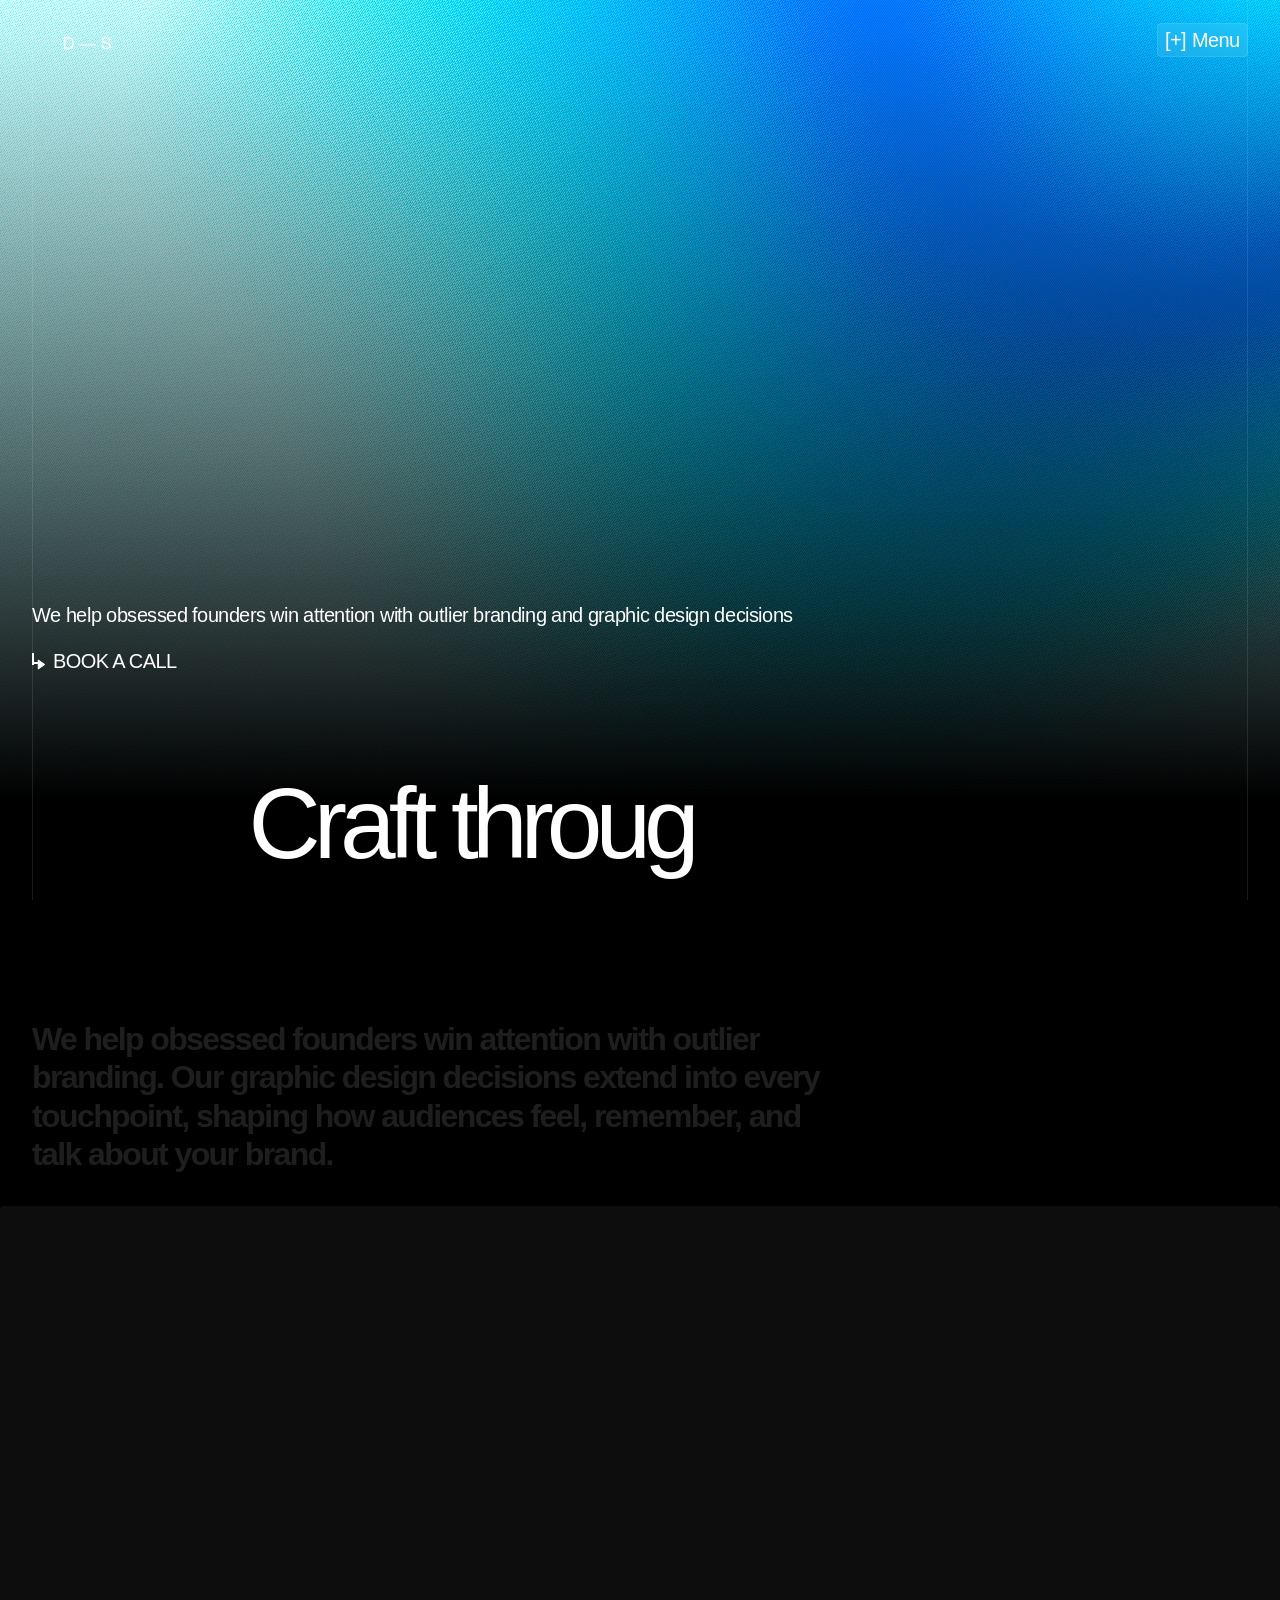
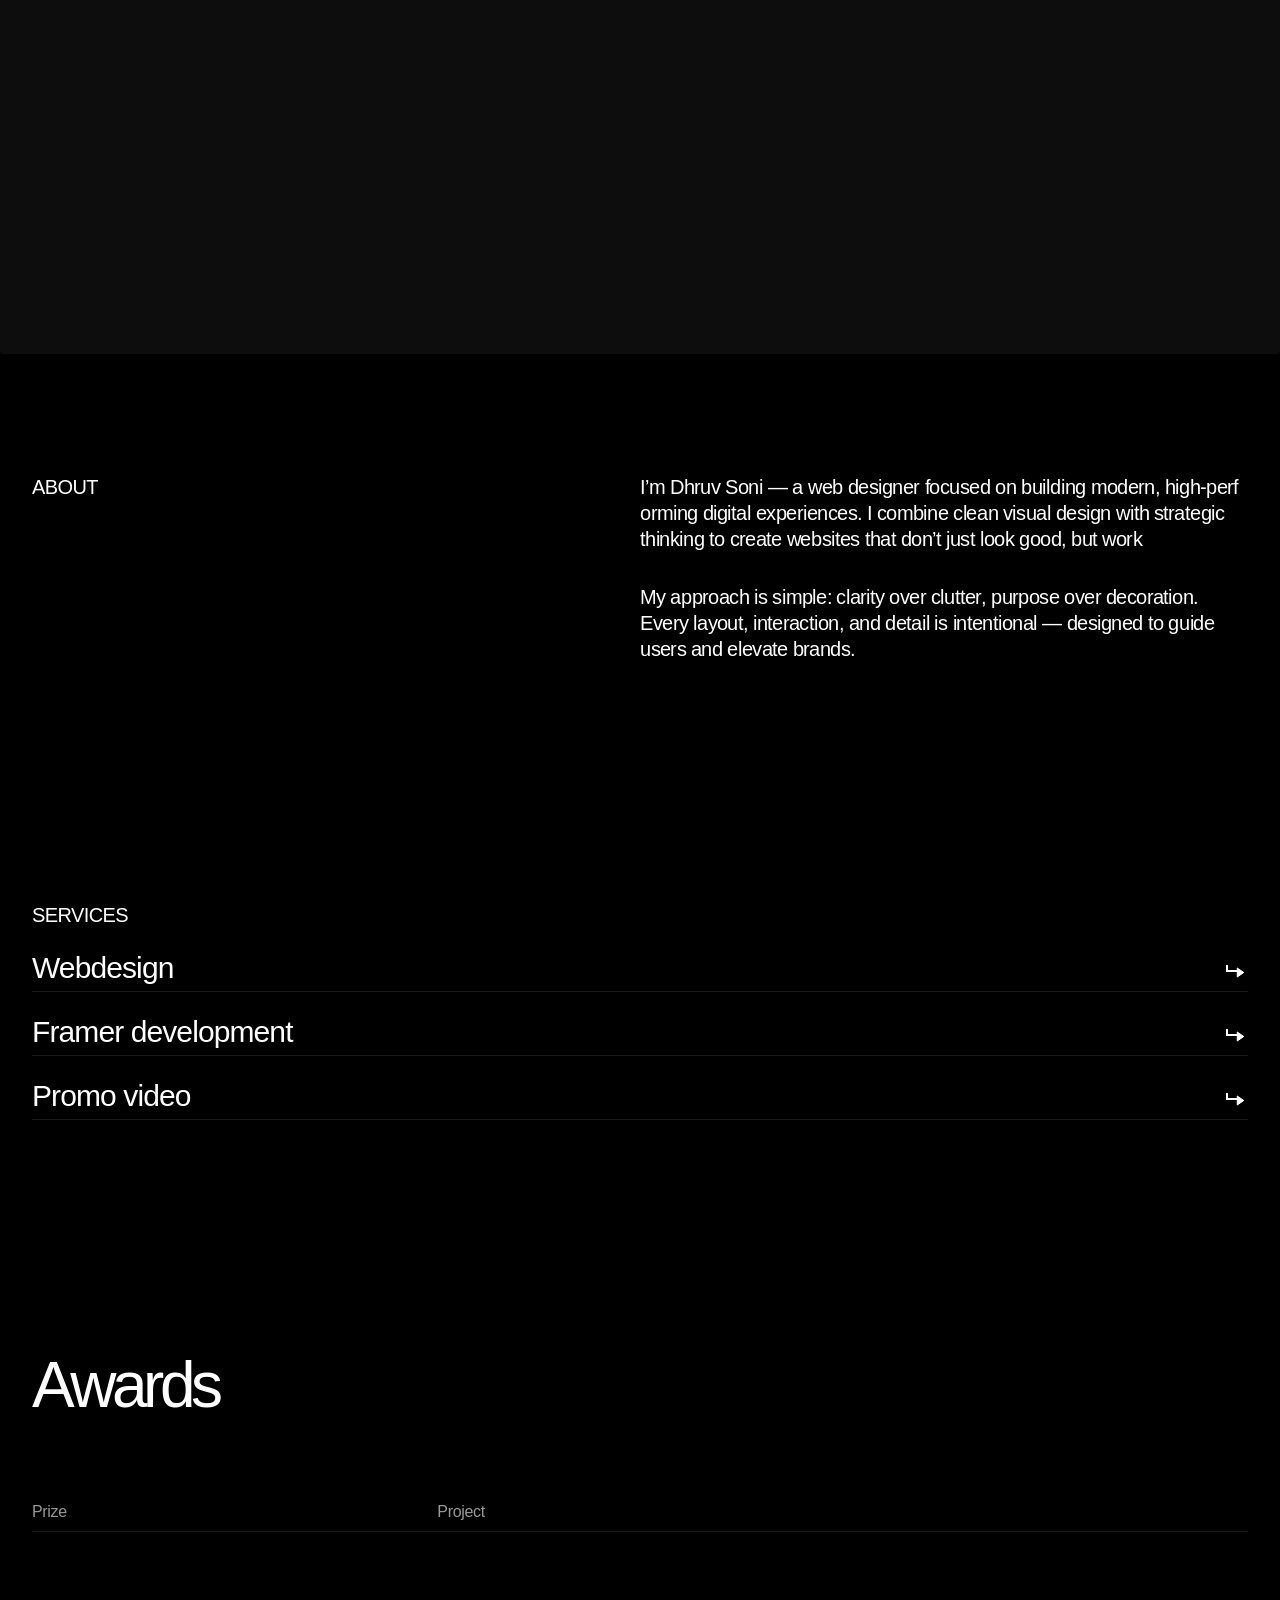
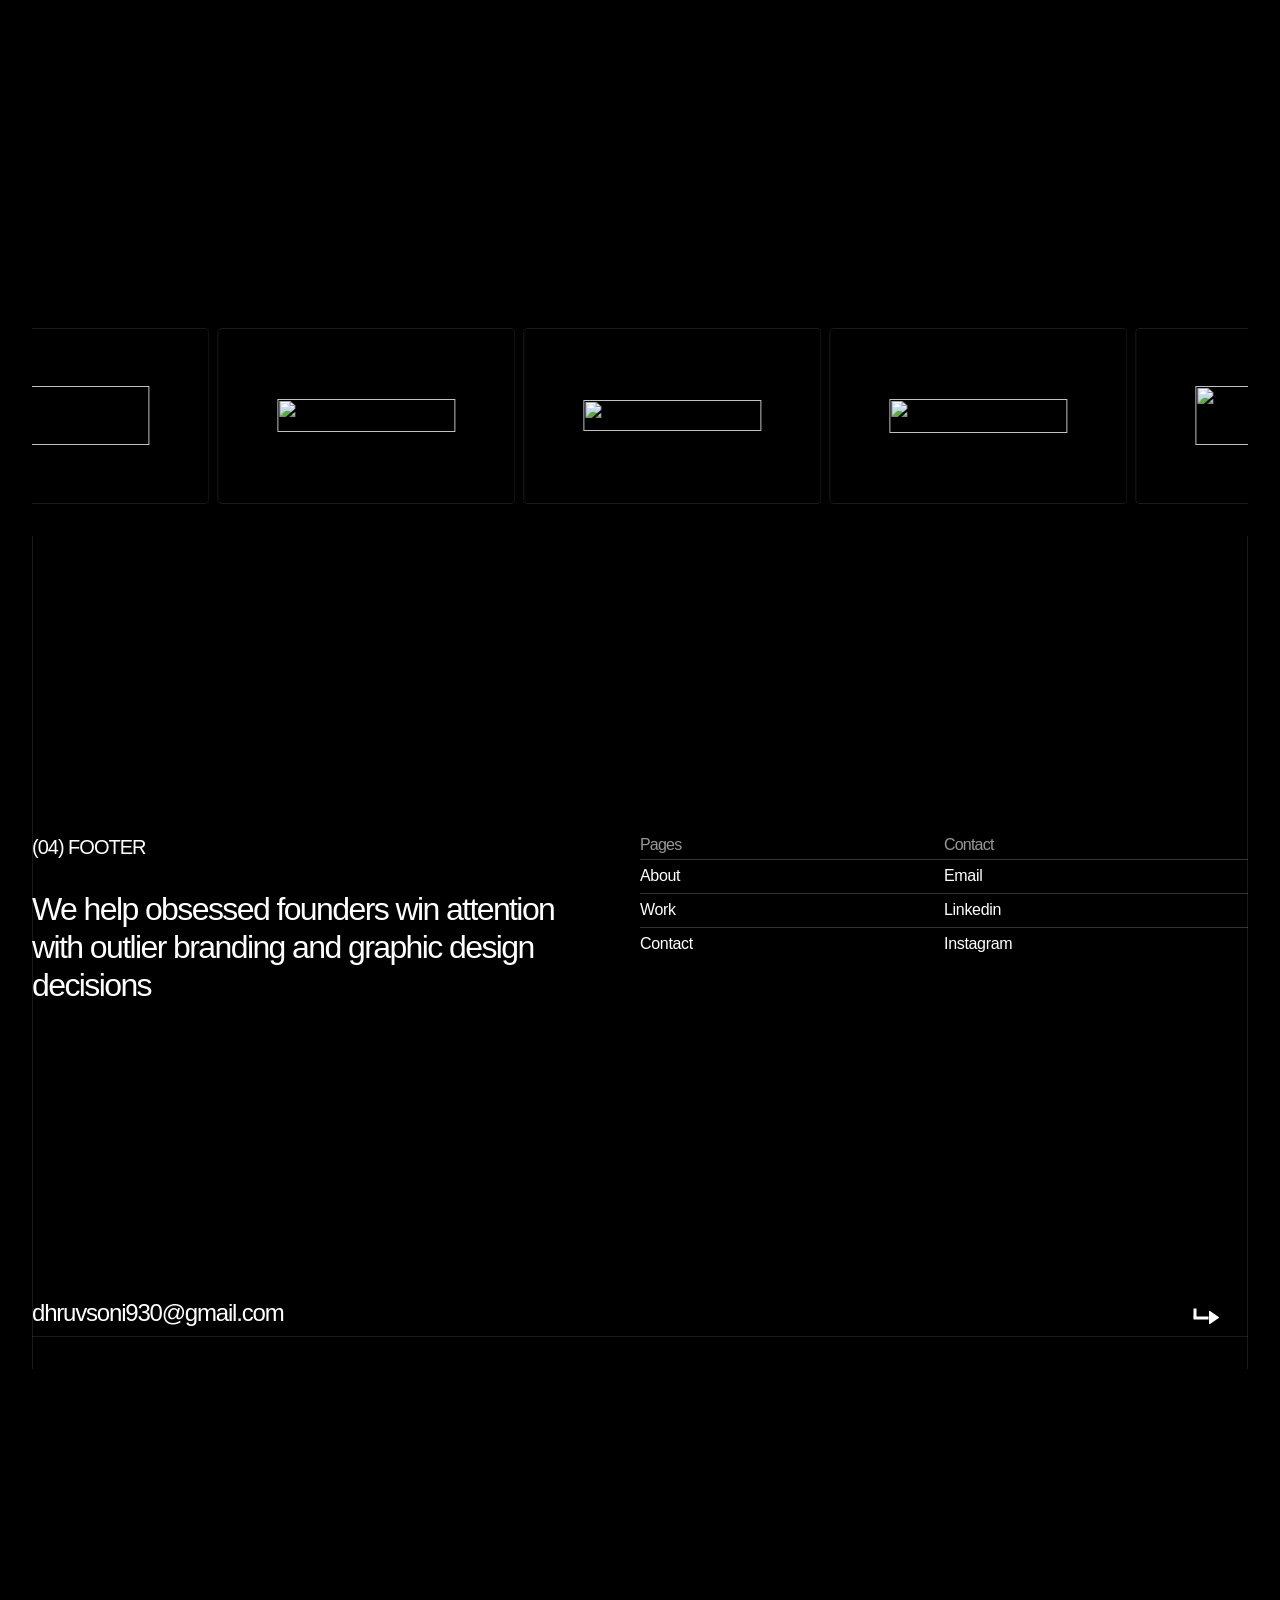
==== commit 0b2d7d34: "logo size fix" ====
--- a/about/index.html
+++ b/about/index.html
@@ -5025,6 +5025,18 @@
     * {
       scrollbar-width: auto !important;
       scrollbar-color: #555555 #111111 !important;
+    }
+
+    /* Logo size adjustments */
+    .framer-1771lrb {
+      height: 38px !important;
+      width: 110px !important;
+    }
+    @media (max-width: 809.98px) {
+      .framer-1771lrb {
+        height: 32px !important;
+        width: 93px !important;
+      }
     }
   </style>
 
